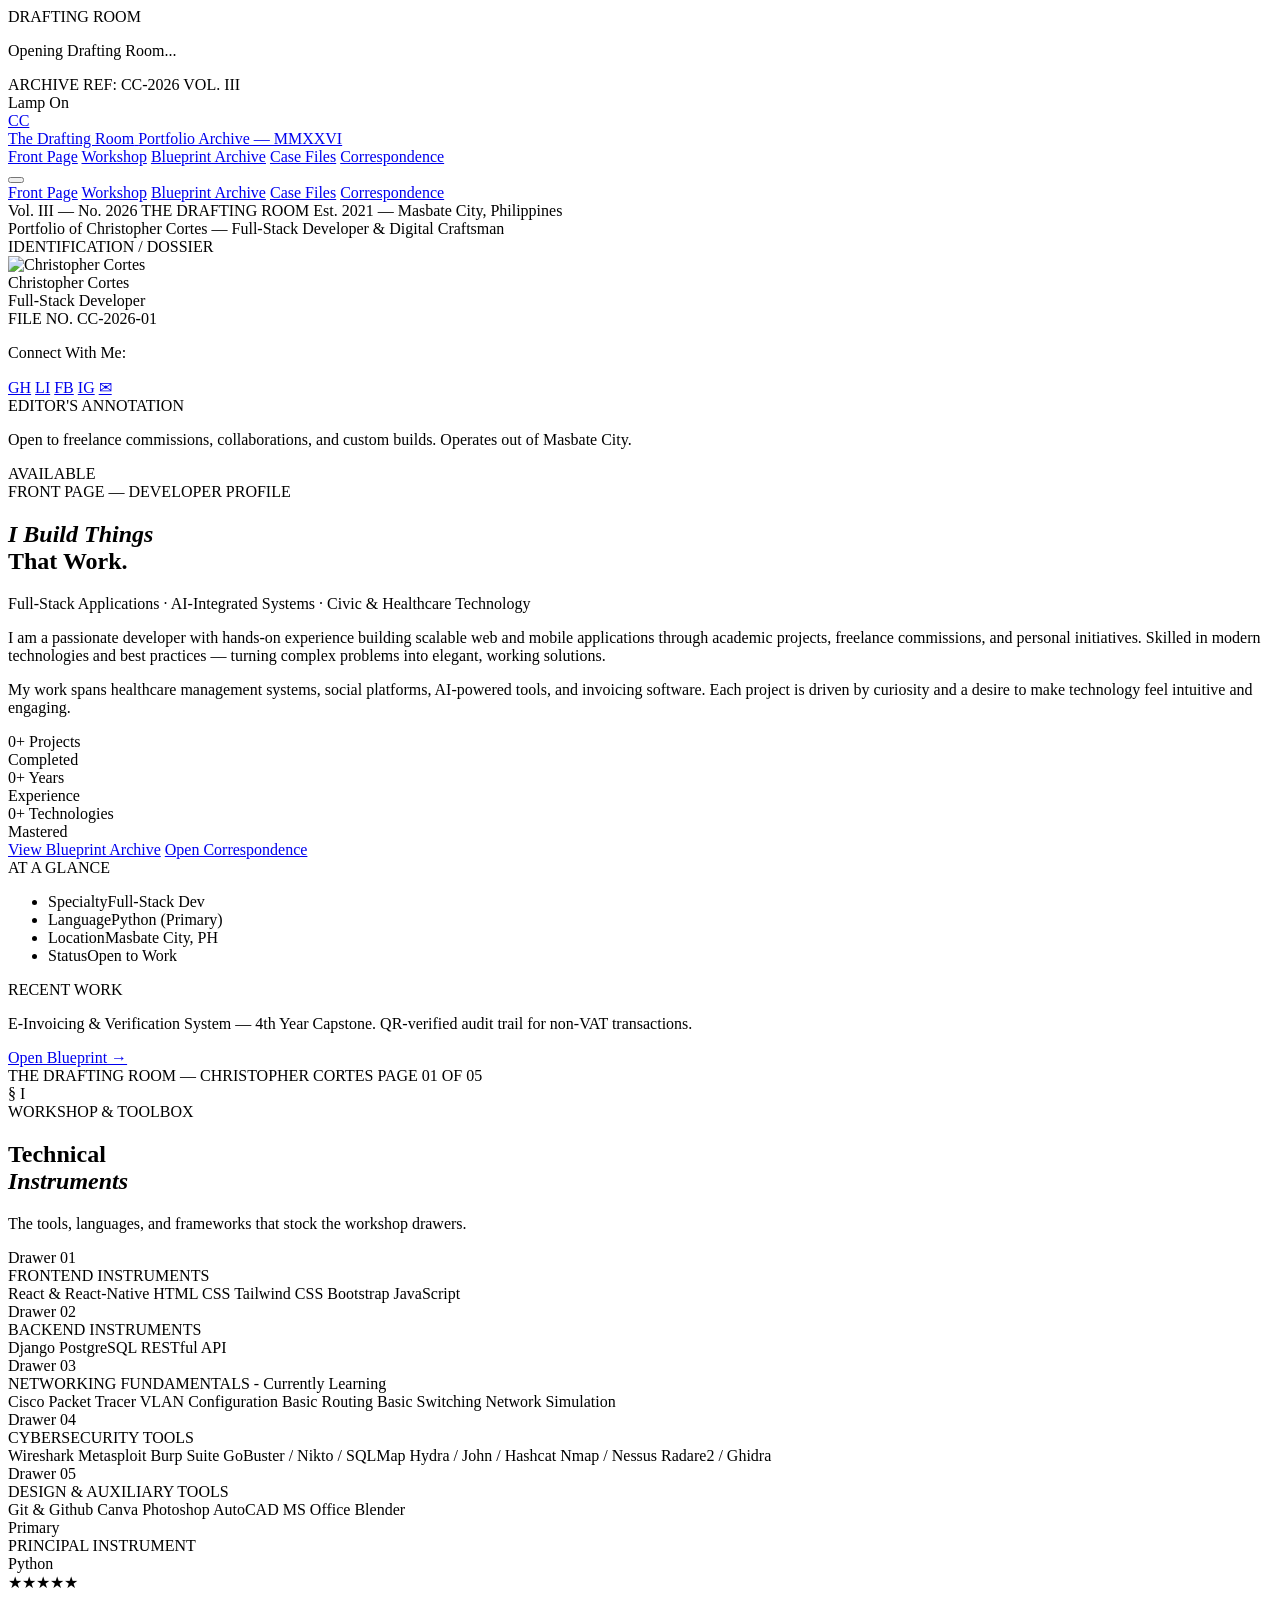
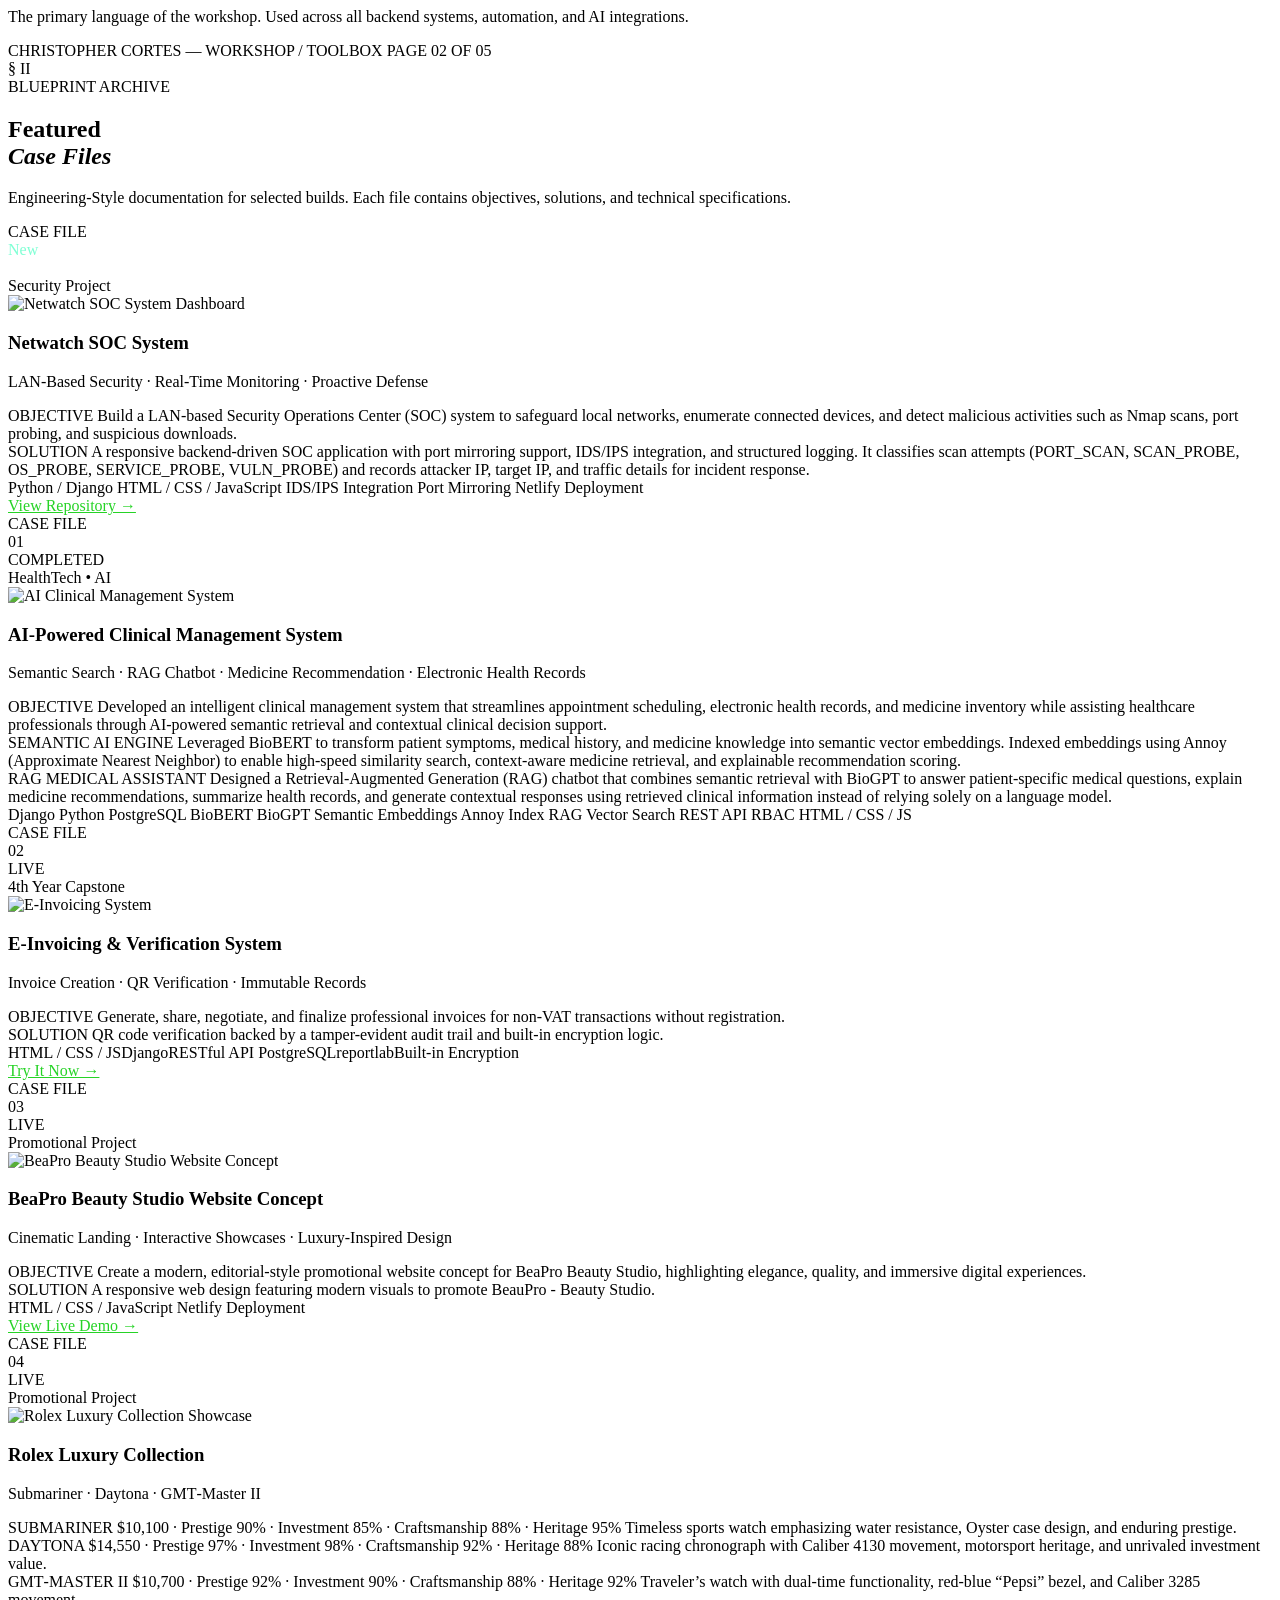
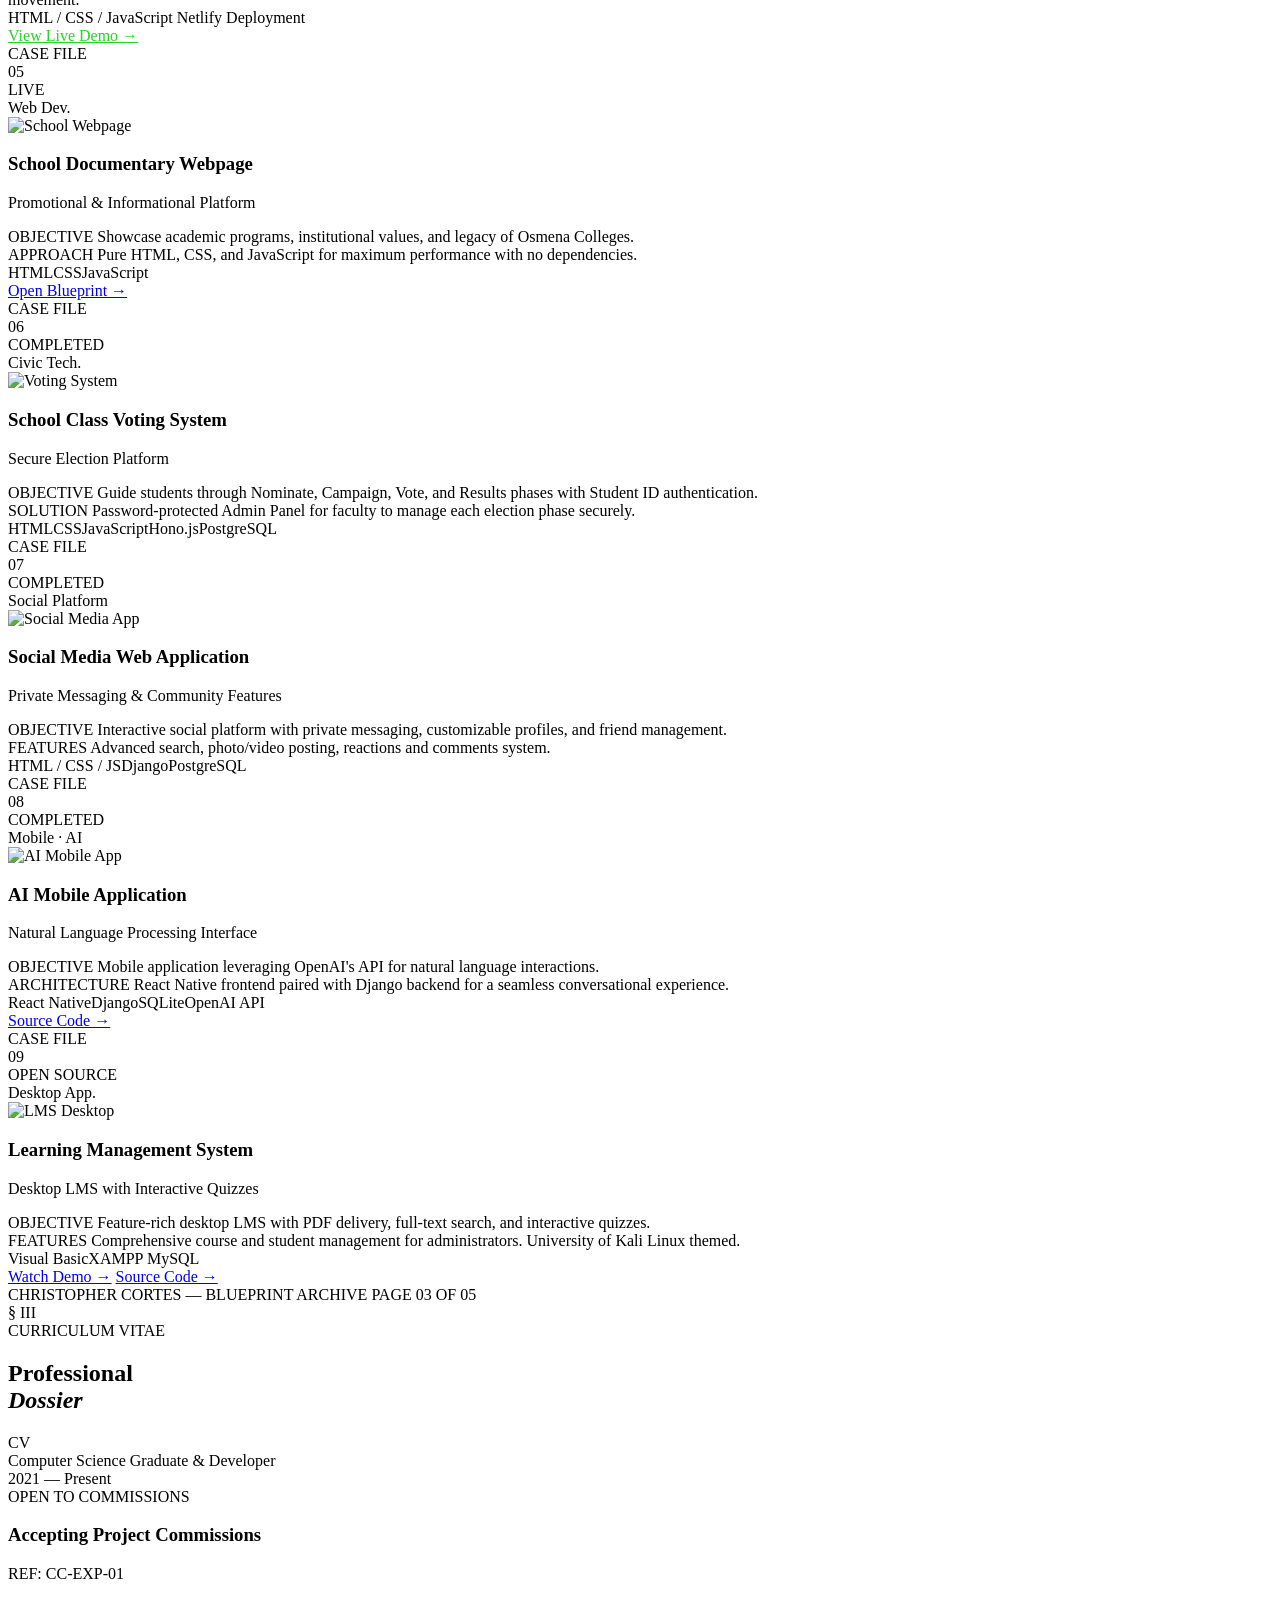
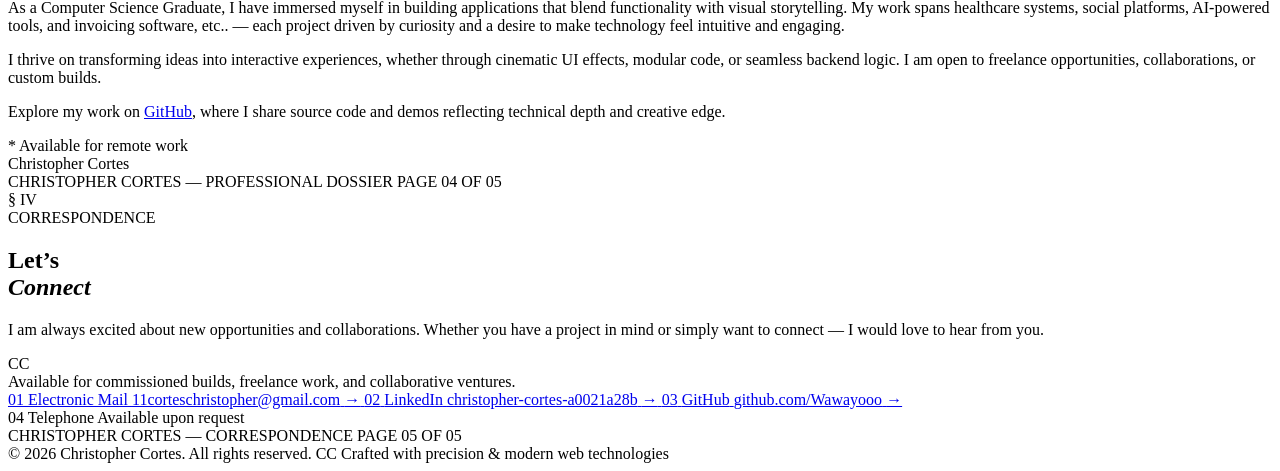
==== index.html @ 6599881f "Adding HTML File" ====
<!DOCTYPE html>
<html lang="en" data-theme="light">

<head>
  <meta charset="UTF-8">
  <meta name="viewport" content="width=device-width, initial-scale=1.0">
  <title>Christopher Cortes — The Drafting Room</title>
  <link rel="preconnect" href="https://fonts.googleapis.com">
  <link rel="preconnect" href="https://fonts.gstatic.com" crossorigin>
  <link
    href="https://fonts.googleapis.com/css2?family=Playfair+Display:ital,wght@0,400;0,700;0,900;1,400;1,700&family=IM+Fell+English:ital@0;1&family=Courier+Prime:ital,wght@0,400;0,700;1,400&family=Raleway:wght@300;400;500;600&display=swap"
    rel="stylesheet">
  <link rel="stylesheet" href="style.css">
</head>

<body>

  <div class="paper-texture" aria-hidden="true"></div>
  <div class="blueprint-grid" aria-hidden="true"></div>

  <div class="loader" id="loader">
    <div class="loader-document">
      <div class="loader-stamp">DRAFTING ROOM</div>
      <div class="loader-rule"></div>
      <p class="loader-status" id="loaderStatus">Opening Drafting Room...</p>
      <div class="loader-progress-wrap">
        <div class="loader-progress-bar" id="loaderBar"></div>
      </div>
      <div class="loader-rule"></div>
      <div class="loader-meta">
        <span>ARCHIVE REF: CC-2026</span>
        <span>VOL. III</span>
      </div>
    </div>
  </div>

  <div class="lamp-toggle" id="lampToggle" title="Toggle desk lamp">
    <div class="lamp-icon">
      <div class="lamp-shade"></div>
      <div class="lamp-arm"></div>
      <div class="lamp-base"></div>
    </div>
    <span class="lamp-label" id="lampLabel">Lamp On</span>
  </div>

  <div class="site-wrap" id="siteWrap">

    <header class="site-header" id="siteHeader">
      <div class="header-inner">
        <a href="#front-page" class="header-logo">
          <span class="logo-monogram">CC</span>
          <div class="logo-text">
            <span class="logo-title">The Drafting Room</span>
            <span class="logo-sub">Portfolio Archive &mdash; MMXXVI</span>
          </div>
        </a>
        <nav class="header-nav" id="headerNav">
          <a href="#front-page">Front Page</a>
          <a href="#workshop">Workshop</a>
          <a href="#blueprint-archive">Blueprint Archive</a>
          <a href="#case-files">Case Files</a>
          <a href="#correspondence">Correspondence</a>
        </nav>
        <button class="nav-toggle" id="navToggle" aria-label="Toggle menu">
          <span></span><span></span><span></span>
        </button>
      </div>
      <nav class="mobile-nav" id="mobileNav">
        <a href="#front-page">Front Page</a>
        <a href="#workshop">Workshop</a>
        <a href="#blueprint-archive">Blueprint Archive</a>
        <a href="#case-files">Case Files</a>
        <a href="#correspondence">Correspondence</a>
      </nav>
    </header>

    <section class="front-page" id="front-page">
      <div class="fp-inner">

        <div class="fp-masthead">
          <div class="masthead-top">
            <span class="masthead-vol">Vol. III &mdash; No. 2026</span>
            <span class="masthead-title">THE DRAFTING ROOM</span>
            <span class="masthead-date">Est. 2021 &mdash; Masbate City, Philippines</span>
          </div>
          <div class="masthead-rule-double">
            <div class="mr-thick"></div>
            <div class="mr-thin"></div>
          </div>
          <div class="masthead-kicker">Portfolio of Christopher Cortes &mdash; Full-Stack Developer &amp; Digital
            Craftsman</div>
          <div class="masthead-rule-single"></div>
        </div>

        <div class="fp-body-grid">

          <div class="fp-col-left">
            <div class="fp-id-card">
              <div class="fp-id-label">IDENTIFICATION / DOSSIER</div>
              <div class="portrait-frame">
                <img src="./media/me11.png" alt="Christopher Cortes" class="portrait-img">
                <div class="portrait-wash"></div>
                <div class="portrait-corner tl"></div>
                <div class="portrait-corner tr"></div>
                <div class="portrait-corner bl"></div>
                <div class="portrait-corner br"></div>
              </div>
              <div class="fp-id-details">
                <div class="fp-id-name">Christopher Cortes</div>
                <div class="fp-id-role">Full-Stack Developer</div>
                <div class="fp-id-ref">FILE NO. CC-2026-01</div>
              </div>
              <div class="fp-socials">
                <p id="lets_connect">Connect With Me:</p>
                <div class="specialDiv">
                  <a href="https://github.com/Wawayooo" target="_blank" class="social-stamp" title="GitHub">GH</a>
                  <a href="https://www.linkedin.com/in/christopher-cortes-a0021a28b/" target="_blank"
                    class="social-stamp" title="LinkedIn">LI</a>
                  <a href="https://www.facebook.com/kriztopher.cortes.1" target="_blank" class="social-stamp"
                    title="Facebook">FB</a>
                  <a href="https://www.instagram.com/keith_crts?igsh=aTdudjUzbDdxdndl" target="_blank"
                    class="social-stamp" title="GitHub">IG</a>
                  <a href="mailto:11corteschristopher@gmail.com" class="social-stamp" title="Email">&#9993;</a>
                </div>
              </div>
            </div>

            <div class="fp-sidebar-note">
              <div class="note-label">EDITOR'S ANNOTATION</div>
              <p class="note-text">Open to freelance commissions, collaborations, and custom builds. Operates out of
                Masbate City.</p>
              <div class="note-rule"></div>
              <span class="note-stamp">AVAILABLE</span>
            </div>
          </div>

          <div class="fp-col-main">
            <div class="fp-headline-block">
              <div class="fp-eyebrow">FRONT PAGE &mdash; DEVELOPER PROFILE</div>
              <h1 class="fp-headline">
                <em>I Build Things</em><br>
                That Work.
              </h1>
              <div class="fp-subheadline">Full-Stack Applications &middot; AI-Integrated Systems &middot; Civic &amp;
                Healthcare Technology</div>
            </div>

            <div class="fp-lede-col">
              <p class="fp-lede"><span class="dropcap">I</span> am a passionate developer with hands-on experience
                building scalable web and mobile applications through academic projects, freelance commissions, and
                personal initiatives. Skilled in modern technologies and best practices — turning complex problems into
                elegant, working solutions.</p>
              <p class="fp-lede">My work spans healthcare management systems, social platforms, AI-powered tools, and
                invoicing software. Each project is driven by curiosity and a desire to make
                technology feel intuitive and engaging.</p>
            </div>

            <div class="fp-ledger">
              <div class="fp-ledger-item">
                <span class="ledger-num" data-target="5">0</span><span class="ledger-plus">+</span>
                <span class="ledger-label">Projects<br>Completed</span>
              </div>
              <div class="ledger-divider"></div>
              <div class="fp-ledger-item">
                <span class="ledger-num" data-target="3">0</span><span class="ledger-plus">+</span>
                <span class="ledger-label">Years<br>Experience</span>
              </div>
              <div class="ledger-divider"></div>
              <div class="fp-ledger-item">
                <span class="ledger-num" data-target="10">0</span><span class="ledger-plus">+</span>
                <span class="ledger-label">Technologies<br>Mastered</span>
              </div>
            </div>

            <div class="fp-ctas">
              <a href="#blueprint-archive" class="cta-primary">View Blueprint Archive</a>
              <a href="#correspondence" class="cta-secondary">Open Correspondence</a>
            </div>
          </div>

          <div class="fp-col-right">
            <div class="fp-right-box">
              <div class="box-header">AT A GLANCE</div>
              <ul class="glance-list">
                <li><span class="gl-key">Specialty</span><span class="gl-val">Full-Stack Dev</span></li>
                <li><span class="gl-key">Language</span><span class="gl-val">Python (Primary)</span></li>
                <li><span class="gl-key">Location</span><span class="gl-val">Masbate City, PH</span></li>
                <li><span class="gl-key">Status</span><span class="gl-val">Open to Work</span></li>
              </ul>
            </div>
            <div class="fp-right-box fp-right-box--accent">
              <div class="box-header">RECENT WORK</div>
              <p class="right-box-note">E-Invoicing &amp; Verification System — 4th Year Capstone. QR-verified audit
                trail for non-VAT transactions.</p>
              <a href="#blueprint-archive" class="box-link">Open Blueprint &rarr;</a>
            </div>
            <div class="fp-coffee-mark" aria-hidden="true"></div>
          </div>

        </div>

        <div class="fp-footer-strip">
          <span>THE DRAFTING ROOM &mdash; CHRISTOPHER CORTES</span>
          <span class="fp-page-num">PAGE 01 OF 05</span>
        </div>

      </div>
    </section>

    <section class="doc-section" id="workshop">
      <div class="section-fold-corner" aria-hidden="true"></div>
      <div class="doc-section-inner">

        <div class="section-header">
          <div class="sec-eyebrow">
            <span class="sec-ref">&sect; I</span>
            <div class="sec-rule"></div>
            <span class="sec-tag">WORKSHOP &amp; TOOLBOX</span>
          </div>
          <h2 class="section-title">Technical<br><em>Instruments</em></h2>
          <div class="section-underrule"></div>
          <p class="section-deck">The tools, languages, and frameworks that stock the workshop drawers.</p>
        </div>

        <div class="workshop-grid">

          <div class="drawer reveal-up">
            <div class="drawer-tab">Drawer 01</div>
            <div class="drawer-label">FRONTEND INSTRUMENTS</div>
            <div class="drawer-contents">
              <span class="tool-tag">React &amp; React-Native</span>
              <span class="tool-tag">HTML</span>
              <span class="tool-tag">CSS</span>
              <span class="tool-tag">Tailwind CSS</span>
              <span class="tool-tag">Bootstrap</span>
              <span class="tool-tag">JavaScript</span>
            </div>
          </div>

          <div class="drawer reveal-up">
            <div class="drawer-tab">Drawer 02</div>
            <div class="drawer-label">BACKEND INSTRUMENTS</div>
            <div class="drawer-contents">
              <span class="tool-tag">Django</span>
              <span class="tool-tag">PostgreSQL</span>
              <span class="tool-tag">RESTful API</span>
            </div>
          </div>

          <div class="drawer reveal-up">
            <div class="drawer-tab">Drawer 03</div>
            <div class="drawer-label">NETWORKING FUNDAMENTALS - Currently Learning</div>

            <div class="drawer-contents">
              <span class="tool-tag">Cisco Packet Tracer</span>
              <!--<span class="tool-tag">Cisco Modeling Labs (CML)</span>-->
              <span class="tool-tag">VLAN Configuration</span>
              <span class="tool-tag">Basic Routing</span>
              <span class="tool-tag">Basic Switching</span>
              <span class="tool-tag">Network Simulation</span>
            </div>
          </div>

          <div class="drawer reveal-up">
            <div class="drawer-tab">Drawer 04</div>
            <div class="drawer-label">CYBERSECURITY TOOLS</div>
            <div class="drawer-contents">
              <span class="tool-tag">Wireshark</span>
              <span class="tool-tag">Metasploit</span>
              <span class="tool-tag">Burp Suite</span>
              <span class="tool-tag">GoBuster / Nikto / SQLMap</span>
              <span class="tool-tag">Hydra / John / Hashcat</span>
              <span class="tool-tag">Nmap / Nessus</span>
              <span class="tool-tag">Radare2 / Ghidra</span>
            </div>
          </div>

          <div class="drawer reveal-up">
            <div class="drawer-tab">Drawer 05</div>
            <div class="drawer-label">DESIGN &amp; AUXILIARY TOOLS</div>
            <div class="drawer-contents">
              <span class="tool-tag">Git & Github</span>
              <span class="tool-tag">Canva</span>
              <span class="tool-tag">Photoshop</span>
              <span class="tool-tag">AutoCAD</span>
              <span class="tool-tag">MS Office</span>
              <span class="tool-tag">Blender</span>
            </div>
          </div>

          <div class="drawer drawer--featured reveal-up">
            <div class="drawer-tab">Primary</div>
            <div class="drawer-label">PRINCIPAL INSTRUMENT</div>
            <div class="featured-instrument">
              <div class="instrument-name">Python</div>
              <div class="instrument-rating">&#9733;&#9733;&#9733;&#9733;&#9733;</div>
              <p class="instrument-note">The primary language of the workshop. Used across all backend systems,
                automation, and AI integrations.</p>
            </div>
          </div>

        </div>

        <div class="section-footer-strip">
          <span>CHRISTOPHER CORTES &mdash; WORKSHOP / TOOLBOX</span>
          <span class="page-ref">PAGE 02 OF 05</span>
        </div>
      </div>
    </section>

    <section class="doc-section doc-section--dark" id="blueprint-archive">
      <div class="section-fold-corner section-fold-corner--light" aria-hidden="true"></div>
      <div class="doc-section-inner">

        <div class="section-header section-header--dark">
          <div class="sec-eyebrow sec-eyebrow--light">
            <span class="sec-ref">&sect; II</span>
            <div class="sec-rule"></div>
            <span class="sec-tag">BLUEPRINT ARCHIVE</span>
          </div>
          <h2 class="section-title section-title--light">Featured<br><em>Case Files</em></h2>
          <div class="section-underrule"></div>
          <p class="section-deck section-deck--light">Engineering-Style documentation for selected builds. Each file
            contains
            objectives, solutions, and technical specifications.</p>
        </div>

        <div class="case-files-list">
          <article class="case-file reveal-up">
            <div class="cf-sidebar">
              <div class="cf-file-num">CASE FILE<br><span style="color:aquamarine;">New</span></div>
              <div class="cf-status cf-status--completed" style="color:white;">COMPLETED</div>
              <div class="cf-category">Security Project</div>
            </div>
            <div class="cf-img-col">
              <div class="cf-img-frame">
                <img src="./media/soc_sys.png" alt="Netwatch SOC System Dashboard">
                <div class="cf-img-overlay"></div>
              </div>
            </div>
            <div class="cf-body">
              <div class="cf-title-block">
                <h3 class="cf-title">Netwatch SOC System</h3>
                <p class="cf-subtitle">LAN-Based Security · Real-Time Monitoring · Proactive Defense</p>
              </div>
              <div class="cf-field-grid">
                <div class="cf-field">
                  <span class="cf-field-label">OBJECTIVE</span>
                  <span class="cf-field-val">
                    Build a LAN-based Security Operations Center (SOC) system to safeguard local networks, enumerate
                    connected devices, and detect malicious activities such as Nmap scans, port probing, and suspicious
                    downloads.
                  </span>
                </div>
                <div class="cf-field">
                  <span class="cf-field-label">SOLUTION</span>
                  <span class="cf-field-val">
                    A responsive backend-driven SOC application with port mirroring support, IDS/IPS integration, and
                    structured logging. It classifies scan attempts (PORT_SCAN, SCAN_PROBE, OS_PROBE, SERVICE_PROBE,
                    VULN_PROBE) and records attacker IP, target IP, and traffic details for incident response.
                  </span>
                </div>
              </div>
              <div class="cf-tech-strip">
                <span>Python / Django</span>
                <span>HTML / CSS / JavaScript</span>
                <span>IDS/IPS Integration</span>
                <span>Port Mirroring</span>
                <span>Netlify Deployment</span>
              </div>
              <div class="cf-actions">
                <a style="color: rgb(38, 211, 38)" href="https://github.com/chris-crts/Netwatch-SOC" target="_blank"
                  class="cf-action-link">
                  View Repository &rarr;
                </a>
              </div>
            </div>
          </article>

        </div>

        <div class="case-files-list">

          <article class="case-file cf-flip reveal-up">
            <div class="cf-sidebar">
              <div class="cf-file-num">CASE FILE<br><span>01</span></div>
              <div class="cf-status cf-status--active">COMPLETED</div>
              <div class="cf-category">HealthTech • AI</div>
            </div>

            <div class="cf-img-col">
              <div class="cf-img-frame">
                <img src="./media/ClinicSys.jpg" alt="AI Clinical Management System">
                <div class="cf-img-overlay"></div>
              </div>
            </div>

            <div class="cf-body">
              <div class="cf-title-block">
                <h3 class="cf-title">AI-Powered Clinical Management System</h3>
                <p class="cf-subtitle">
                  Semantic Search · RAG Chatbot · Medicine Recommendation · Electronic Health Records
                </p>
              </div>

              <div class="cf-field-grid">

                <div class="cf-field">
                  <span class="cf-field-label">OBJECTIVE</span>
                  <span class="cf-field-val">
                    Developed an intelligent clinical management system that streamlines appointment
                    scheduling, electronic health records, and medicine inventory while assisting
                    healthcare professionals through AI-powered semantic retrieval and contextual
                    clinical decision support.
                  </span>
                </div>

                <div class="cf-field">
                  <span class="cf-field-label">SEMANTIC AI ENGINE</span>
                  <span class="cf-field-val">
                    Leveraged BioBERT to transform patient symptoms, medical history, and medicine
                    knowledge into semantic vector embeddings. Indexed embeddings using Annoy
                    (Approximate Nearest Neighbor) to enable high-speed similarity search,
                    context-aware medicine retrieval, and explainable recommendation scoring.
                  </span>
                </div>

                <div class="cf-field">
                  <span class="cf-field-label">RAG MEDICAL ASSISTANT</span>
                  <span class="cf-field-val">
                    Designed a Retrieval-Augmented Generation (RAG) chatbot that combines semantic
                    retrieval with BioGPT to answer patient-specific medical questions, explain
                    medicine recommendations, summarize health records, and generate contextual
                    responses using retrieved clinical information instead of relying solely on a
                    language model.
                  </span>
                </div>

              </div>

              <div class="cf-tech-strip">
                <span>Django</span>
                <span>Python</span>
                <span>PostgreSQL</span>
                <span>BioBERT</span>
                <span>BioGPT</span>
                <span>Semantic Embeddings</span>
                <span>Annoy Index</span>
                <span>RAG</span>
                <span>Vector Search</span>
                <span>REST API</span>
                <span>RBAC</span>
                <span>HTML / CSS / JS</span>
              </div>
            </div>
          </article>

          <article class="case-file reveal-up">
            <div class="cf-sidebar">
              <div class="cf-file-num">CASE FILE<br><span>02</span></div>
              <div class="cf-status cf-status--active">LIVE</div>
              <div class="cf-category">4th Year Capstone</div>
            </div>
            <div class="cf-img-col">
              <div class="cf-img-frame">
                <img src="./media/invoicing.png" alt="E-Invoicing System">
                <div class="cf-img-overlay"></div>
              </div>
            </div>
            <div class="cf-body">
              <div class="cf-title-block">
                <h3 class="cf-title">E-Invoicing &amp; Verification System</h3>
                <p class="cf-subtitle">Invoice Creation &middot; QR Verification &middot; Immutable Records</p>
              </div>
              <div class="cf-field-grid">
                <div class="cf-field">
                  <span class="cf-field-label">OBJECTIVE</span>
                  <span class="cf-field-val">Generate, share, negotiate, and finalize professional invoices for non-VAT
                    transactions without registration.</span>
                </div>
                <div class="cf-field">
                  <span class="cf-field-label">SOLUTION</span>
                  <span class="cf-field-val">QR code verification backed by a tamper-evident audit trail and built-in
                    encryption logic.</span>
                </div>
              </div>
              <!--<div class="cf-compliance-note">
                <span class="cf-compliance-label">&#9632; COMPLIANCE NOTE</span>
                <p>This system is intended solely for non-VAT transactions and does not replace BIR-issued receipts required under Philippine tax law.</p>
              </div>-->
              <div class="cf-tech-strip">
                <span>HTML / CSS / JS</span><span>Django</span><span>RESTful API</span>
                <span>PostgreSQL</span><span>reportlab</span><span>Built-in Encryption</span>
              </div>
              <div class="cf-actions">
                <a style="color: rgb(38, 211, 38)" href="https://nontaxinvoiceproof.pythonanywhere.com/" target="_blank"
                  class="cf-action-link">Try It
                  Now
                  &rarr;</a>
              </div>
            </div>
          </article>

          <article class="case-file reveal-up">
            <div class="cf-sidebar">
              <div class="cf-file-num">CASE FILE<br><span>03</span></div>
              <div class="cf-status cf-status--active">LIVE</div>
              <div class="cf-category">Promotional Project</div>
            </div>
            <div class="cf-img-col">
              <div class="cf-img-frame">
                <img src="./media/beaupro.png" alt="BeaPro Beauty Studio Website Concept">
                <div class="cf-img-overlay"></div>
              </div>
            </div>
            <div class="cf-body">
              <div class="cf-title-block">
                <h3 class="cf-title">BeaPro Beauty Studio Website Concept</h3>
                <p class="cf-subtitle">Cinematic Landing · Interactive Showcases · Luxury-Inspired Design</p>
              </div>
              <div class="cf-field-grid">
                <div class="cf-field">
                  <span class="cf-field-label">OBJECTIVE</span>
                  <span class="cf-field-val">
                    Create a modern, editorial-style promotional website concept for BeaPro Beauty Studio, highlighting
                    elegance, quality, and immersive digital experiences.
                  </span>
                </div>
                <div class="cf-field">
                  <span class="cf-field-label">SOLUTION</span>
                  <span class="cf-field-val">
                    A responsive web design featuring modern visuals to promote BeauPro - Beauty Studio.
                  </span>
                </div>
              </div>
              <div class="cf-tech-strip">
                <span>HTML / CSS / JavaScript</span>
                <span>Netlify Deployment</span>
              </div>
              <div class="cf-actions">
                <a style="color: rgb(38, 211, 38)" href="https://beaupro-studio-masbate.netlify.app/" target="_blank"
                  class="cf-action-link">
                  View Live Demo &rarr;
                </a>
              </div>
            </div>
          </article>

          <article class="case-file reveal-up">
            <div class="cf-sidebar">
              <div class="cf-file-num">CASE FILE<br><span>04</span></div>
              <div class="cf-status cf-status--active">LIVE</div>
              <div class="cf-category">Promotional Project</div>
            </div>
            <div class="cf-img-col">
              <div class="cf-img-frame">
                <img src="./media/rolex.png" alt="Rolex Luxury Collection Showcase">
                <div class="cf-img-overlay"></div>
              </div>
            </div>
            <div class="cf-body">
              <div class="cf-title-block">
                <h3 class="cf-title">Rolex Luxury Collection</h3>
                <p class="cf-subtitle">Submariner · Daytona · GMT‑Master II</p>
              </div>

              <div class="cf-field-grid">
                <div class="cf-field">
                  <span class="cf-field-label">SUBMARINER</span>
                  <span class="cf-field-val">
                    $10,100 · Prestige 90% · Investment 85% · Craftsmanship 88% · Heritage 95%
                    Timeless sports watch emphasizing water resistance, Oyster case design, and enduring prestige.
                  </span>
                </div>
                <div class="cf-field">
                  <span class="cf-field-label">DAYTONA</span>
                  <span class="cf-field-val">
                    $14,550 · Prestige 97% · Investment 98% · Craftsmanship 92% · Heritage 88%
                    Iconic racing chronograph with Caliber 4130 movement, motorsport heritage, and unrivaled investment
                    value.
                  </span>
                </div>
                <div class="cf-field">
                  <span class="cf-field-label">GMT‑MASTER II</span>
                  <span class="cf-field-val">
                    $10,700 · Prestige 92% · Investment 90% · Craftsmanship 88% · Heritage 92%
                    Traveler’s watch with dual‑time functionality, red‑blue “Pepsi” bezel, and Caliber 3285 movement.
                  </span>
                </div>
              </div>

              <div class="cf-tech-strip">
                <span>HTML / CSS / JavaScript</span>
                <span>Netlify Deployment</span>
              </div>

              <div class="cf-actions">
                <a style="color: rgb(38, 211, 38)" href="https://rolex-showcase.netlify.app/" target="_blank"
                  class="cf-action-link">
                  View Live Demo &rarr;
                </a>
              </div>
            </div>
          </article>


          <article class="case-file reveal-up">
            <div class="cf-sidebar">
              <div class="cf-file-num">CASE FILE<br><span>05</span></div>
              <div class="cf-status cf-status--active">LIVE</div>
              <div class="cf-category">Web Dev.</div>
            </div>
            <div class="cf-img-col">
              <div class="cf-img-frame">
                <img src="./media/oc.jpg" alt="School Webpage">
                <div class="cf-img-overlay"></div>
              </div>
            </div>
            <div class="cf-body">
              <div class="cf-title-block">
                <h3 class="cf-title">School Documentary Webpage</h3>
                <p class="cf-subtitle">Promotional &amp; Informational Platform</p>
              </div>
              <div class="cf-field-grid">
                <div class="cf-field">
                  <span class="cf-field-label">OBJECTIVE</span>
                  <span class="cf-field-val">Showcase academic programs, institutional values, and legacy of Osmena
                    Colleges.</span>
                </div>
                <div class="cf-field">
                  <span class="cf-field-label">APPROACH</span>
                  <span class="cf-field-val">Pure HTML, CSS, and JavaScript for maximum performance with no
                    dependencies.</span>
                </div>
              </div>
              <div class="cf-tech-strip">
                <span>HTML</span><span>CSS</span><span>JavaScript</span>
              </div>
              <div class="cf-actions">
                <a href="https://osmena-colleges.netlify.app/" target="_blank" class="cf-action-link">Open Blueprint
                  &rarr;</a>
              </div>
            </div>
          </article>

          <article class="case-file cf-flip reveal-up">
            <div class="cf-sidebar">
              <div class="cf-file-num">CASE FILE<br><span>06</span></div>
              <div class="cf-status cf-status--active">COMPLETED</div>
              <div class="cf-category">Civic Tech.</div>
            </div>
            <div class="cf-img-col">
              <div class="cf-img-frame">
                <img src="./media/votingsystem.png" alt="Voting System">
                <div class="cf-img-overlay"></div>
              </div>
            </div>
            <div class="cf-body">
              <div class="cf-title-block">
                <h3 class="cf-title">School Class Voting System</h3>
                <p class="cf-subtitle">Secure Election Platform</p>
              </div>
              <div class="cf-field-grid">
                <div class="cf-field">
                  <span class="cf-field-label">OBJECTIVE</span>
                  <span class="cf-field-val">Guide students through Nominate, Campaign, Vote, and Results phases with
                    Student ID authentication.</span>
                </div>
                <div class="cf-field">
                  <span class="cf-field-label">SOLUTION</span>
                  <span class="cf-field-val">Password-protected Admin Panel for faculty to manage each election phase
                    securely.</span>
                </div>
              </div>
              <div class="cf-tech-strip">
                <span>HTML</span><span>CSS</span><span>JavaScript</span><span>Hono.js</span><span>PostgreSQL</span>
              </div>
            </div>
          </article>

          <article class="case-file reveal-up">
            <div class="cf-sidebar">
              <div class="cf-file-num">CASE FILE<br><span>07</span></div>
              <div class="cf-status cf-status--active">COMPLETED</div>
              <div class="cf-category">Social Platform</div>
            </div>
            <div class="cf-img-col">
              <div class="cf-img-frame">
                <img src="./media/sc.png" alt="Social Media App">
                <div class="cf-img-overlay"></div>
              </div>
            </div>
            <div class="cf-body">
              <div class="cf-title-block">
                <h3 class="cf-title">Social Media Web Application</h3>
                <p class="cf-subtitle">Private Messaging &amp; Community Features</p>
              </div>
              <div class="cf-field-grid">
                <div class="cf-field">
                  <span class="cf-field-label">OBJECTIVE</span>
                  <span class="cf-field-val">Interactive social platform with private messaging, customizable profiles,
                    and friend management.</span>
                </div>
                <div class="cf-field">
                  <span class="cf-field-label">FEATURES</span>
                  <span class="cf-field-val">Advanced search, photo/video posting, reactions and comments system.</span>
                </div>
              </div>
              <div class="cf-tech-strip">
                <span>HTML / CSS / JS</span><span>Django</span><span>PostgreSQL</span>
              </div>
            </div>
          </article>

          <article class="case-file cf-flip reveal-up">
            <div class="cf-sidebar">
              <div class="cf-file-num">CASE FILE<br><span>08</span></div>
              <div class="cf-status cf-status--active">COMPLETED</div>
              <div class="cf-category">Mobile &middot; AI</div>
            </div>
            <div class="cf-img-col">
              <div class="cf-img-frame">
                <img src="./media/ai.png" alt="AI Mobile App">
                <div class="cf-img-overlay"></div>
              </div>
            </div>
            <div class="cf-body">
              <div class="cf-title-block">
                <h3 class="cf-title">AI Mobile Application</h3>
                <p class="cf-subtitle">Natural Language Processing Interface</p>
              </div>
              <div class="cf-field-grid">
                <div class="cf-field">
                  <span class="cf-field-label">OBJECTIVE</span>
                  <span class="cf-field-val">Mobile application leveraging OpenAI's API for natural language
                    interactions.</span>
                </div>
                <div class="cf-field">
                  <span class="cf-field-label">ARCHITECTURE</span>
                  <span class="cf-field-val">React Native frontend paired with Django backend for a seamless
                    conversational experience.</span>
                </div>
              </div>
              <div class="cf-tech-strip">
                <span>React Native</span><span>Django</span><span>SQLite</span><span>OpenAI API</span>
              </div>
              <div class="cf-actions">
                <a href="https://github.com/Wawayooo/Ai_Search" target="_blank" class="cf-action-link">Source Code
                  &rarr;</a>
              </div>
            </div>
          </article>

          <article class="case-file reveal-up">
            <div class="cf-sidebar">
              <div class="cf-file-num">CASE FILE<br><span>09</span></div>
              <div class="cf-status cf-status--active">OPEN SOURCE</div>
              <div class="cf-category">Desktop App.</div>
            </div>
            <div class="cf-img-col">
              <div class="cf-img-frame">
                <img src="./media/kali.png" alt="LMS Desktop">
                <div class="cf-img-overlay"></div>
              </div>
            </div>
            <div class="cf-body">
              <div class="cf-title-block">
                <h3 class="cf-title">Learning Management System</h3>
                <p class="cf-subtitle">Desktop LMS with Interactive Quizzes</p>
              </div>
              <div class="cf-field-grid">
                <div class="cf-field">
                  <span class="cf-field-label">OBJECTIVE</span>
                  <span class="cf-field-val">Feature-rich desktop LMS with PDF delivery, full-text search, and
                    interactive quizzes.</span>
                </div>
                <div class="cf-field">
                  <span class="cf-field-label">FEATURES</span>
                  <span class="cf-field-val">Comprehensive course and student management for administrators. University
                    of Kali Linux themed.</span>
                </div>
              </div>
              <div class="cf-tech-strip">
                <span>Visual Basic</span><span>XAMPP MySQL</span>
              </div>
              <div class="cf-actions">
                <a href="https://fb.watch/tfkpDjXMXF/" target="_blank" class="cf-action-link">Watch Demo &rarr;</a>
                <a href="https://github.com/Wawayooo/University-of-Kali-Linux-Certification-System" target="_blank"
                  class="cf-action-link">Source Code &rarr;</a>
              </div>
            </div>
          </article>

        </div>

        <div class="section-footer-strip section-footer-strip--light">
          <span>CHRISTOPHER CORTES &mdash; BLUEPRINT ARCHIVE</span>
          <span class="page-ref">PAGE 03 OF 05</span>
        </div>
      </div>
    </section>

    <section class="doc-section" id="case-files">
      <div class="section-fold-corner" aria-hidden="true"></div>
      <div class="doc-section-inner">

        <div class="section-header">
          <div class="sec-eyebrow">
            <span class="sec-ref">&sect; III</span>
            <div class="sec-rule"></div>
            <span class="sec-tag">CURRICULUM VITAE</span>
          </div>
          <h2 class="section-title">Professional<br><em>Dossier</em></h2>
          <div class="section-underrule"></div>
        </div>

        <div class="dossier-doc reveal-up">
          <div class="dossier-sidebar">
            <div class="dossier-wm" aria-hidden="true">CV</div>
            <div class="dossier-sidebar-role">Computer Science Graduate &amp; Developer</div>
            <div class="dossier-period">2021 &mdash; Present</div>
            <div class="dossier-seal">
              <div class="seal-ring">
                <span>OPEN TO</span>
                <span>COMMISSIONS</span>
              </div>
            </div>
          </div>
          <div class="dossier-body">
            <div class="dossier-header-line">
              <h3 class="dossier-company">Accepting Project Commissions</h3>
              <span class="dossier-ref">REF: CC-EXP-01</span>
            </div>
            <div class="dossier-divider"></div>
            <p class="dossier-text">As a Computer Science Graduate, I have immersed myself in building applications that
              blend functionality with visual storytelling. My work spans healthcare systems, social platforms,
              AI-powered tools, and invoicing software, etc.. &mdash; each project driven by curiosity and a desire to
              make
              technology feel intuitive and engaging.</p>
            <p class="dossier-text">I thrive on transforming ideas into interactive experiences, whether through
              cinematic UI effects, modular code, or seamless backend logic. I am open to freelance opportunities,
              collaborations, or custom builds.</p>
            <p class="dossier-text">Explore my work on <a href="https://github.com/Wawayooo" target="_blank"
                class="dossier-link">GitHub</a>, where I share source code and demos reflecting technical depth and
              creative edge.</p>
            <div class="dossier-marginal-note" aria-hidden="true">
              <span>* Available for remote work</span>
            </div>
            <div class="dossier-sig-block">
              <div class="dossier-sig-line"></div>
              <span class="dossier-sig">Christopher Cortes</span>
            </div>
          </div>
        </div>

        <div class="section-footer-strip">
          <span>CHRISTOPHER CORTES &mdash; PROFESSIONAL DOSSIER</span>
          <span class="page-ref">PAGE 04 OF 05</span>
        </div>
      </div>
    </section>

    <section class="doc-section" id="correspondence">
      <div class="section-fold-corner" aria-hidden="true"></div>
      <div class="doc-section-inner">

        <div class="section-header">
          <div class="sec-eyebrow">
            <span class="sec-ref">&sect; IV</span>
            <div class="sec-rule"></div>
            <span class="sec-tag">CORRESPONDENCE</span>
          </div>
          <h2 class="section-title">Let&rsquo;s<br><em>Connect</em></h2>
          <div class="section-underrule"></div>
        </div>

        <div class="correspondence-doc reveal-up">
          <div class="corr-intro-col">
            <p class="corr-intro">I am always excited about new opportunities and collaborations. Whether you have a
              project in mind or simply want to connect &mdash; I would love to hear from you.</p>
            <div class="corr-wax-seal">CC</div>
            <div class="corr-annotation">Available for commissioned builds, freelance work, and collaborative ventures.
            </div>
          </div>

          <div class="corr-ledger">
            <a href="mailto:11corteschristopher@gmail.com" class="corr-row">
              <span class="corr-ref">01</span>
              <span class="corr-method">Electronic Mail</span>
              <span class="corr-val">11corteschristopher@gmail.com</span>
              <span class="corr-arr">&rarr;</span>
            </a>
            <a href="https://www.linkedin.com/in/christopher-cortes-a0021a28b/" target="_blank" class="corr-row">
              <span class="corr-ref">02</span>
              <span class="corr-method">LinkedIn</span>
              <span class="corr-val">christopher-cortes-a0021a28b</span>
              <span class="corr-arr">&rarr;</span>
            </a>
            <a href="https://github.com/Wawayooo" target="_blank" class="corr-row">
              <span class="corr-ref">03</span>
              <span class="corr-method">GitHub</span>
              <span class="corr-val">github.com/Wawayooo</span>
              <span class="corr-arr">&rarr;</span>
            </a>
            <div class="corr-row corr-row--static">
              <span class="corr-ref">04</span>
              <span class="corr-method">Telephone</span>
              <span class="corr-val corr-val--muted">Available upon request</span>
            </div>
          </div>
        </div>

        <div class="section-footer-strip">
          <span>CHRISTOPHER CORTES &mdash; CORRESPONDENCE</span>
          <span class="page-ref">PAGE 05 OF 05</span>
        </div>
      </div>
    </section>

    <footer class="site-footer">
      <div class="sf-inner">
        <div class="sf-rule"></div>
        <div class="sf-content">
          <span class="sf-copy">&copy; 2026 Christopher Cortes. All rights reserved.</span>
          <span class="sf-monogram">CC</span>
          <span class="sf-tagline">Crafted with precision &amp; modern web technologies</span>
        </div>
        <div class="sf-rule"></div>
      </div>
    </footer>

  </div>

  <script src="logic.js"></script>
</body>

</html>
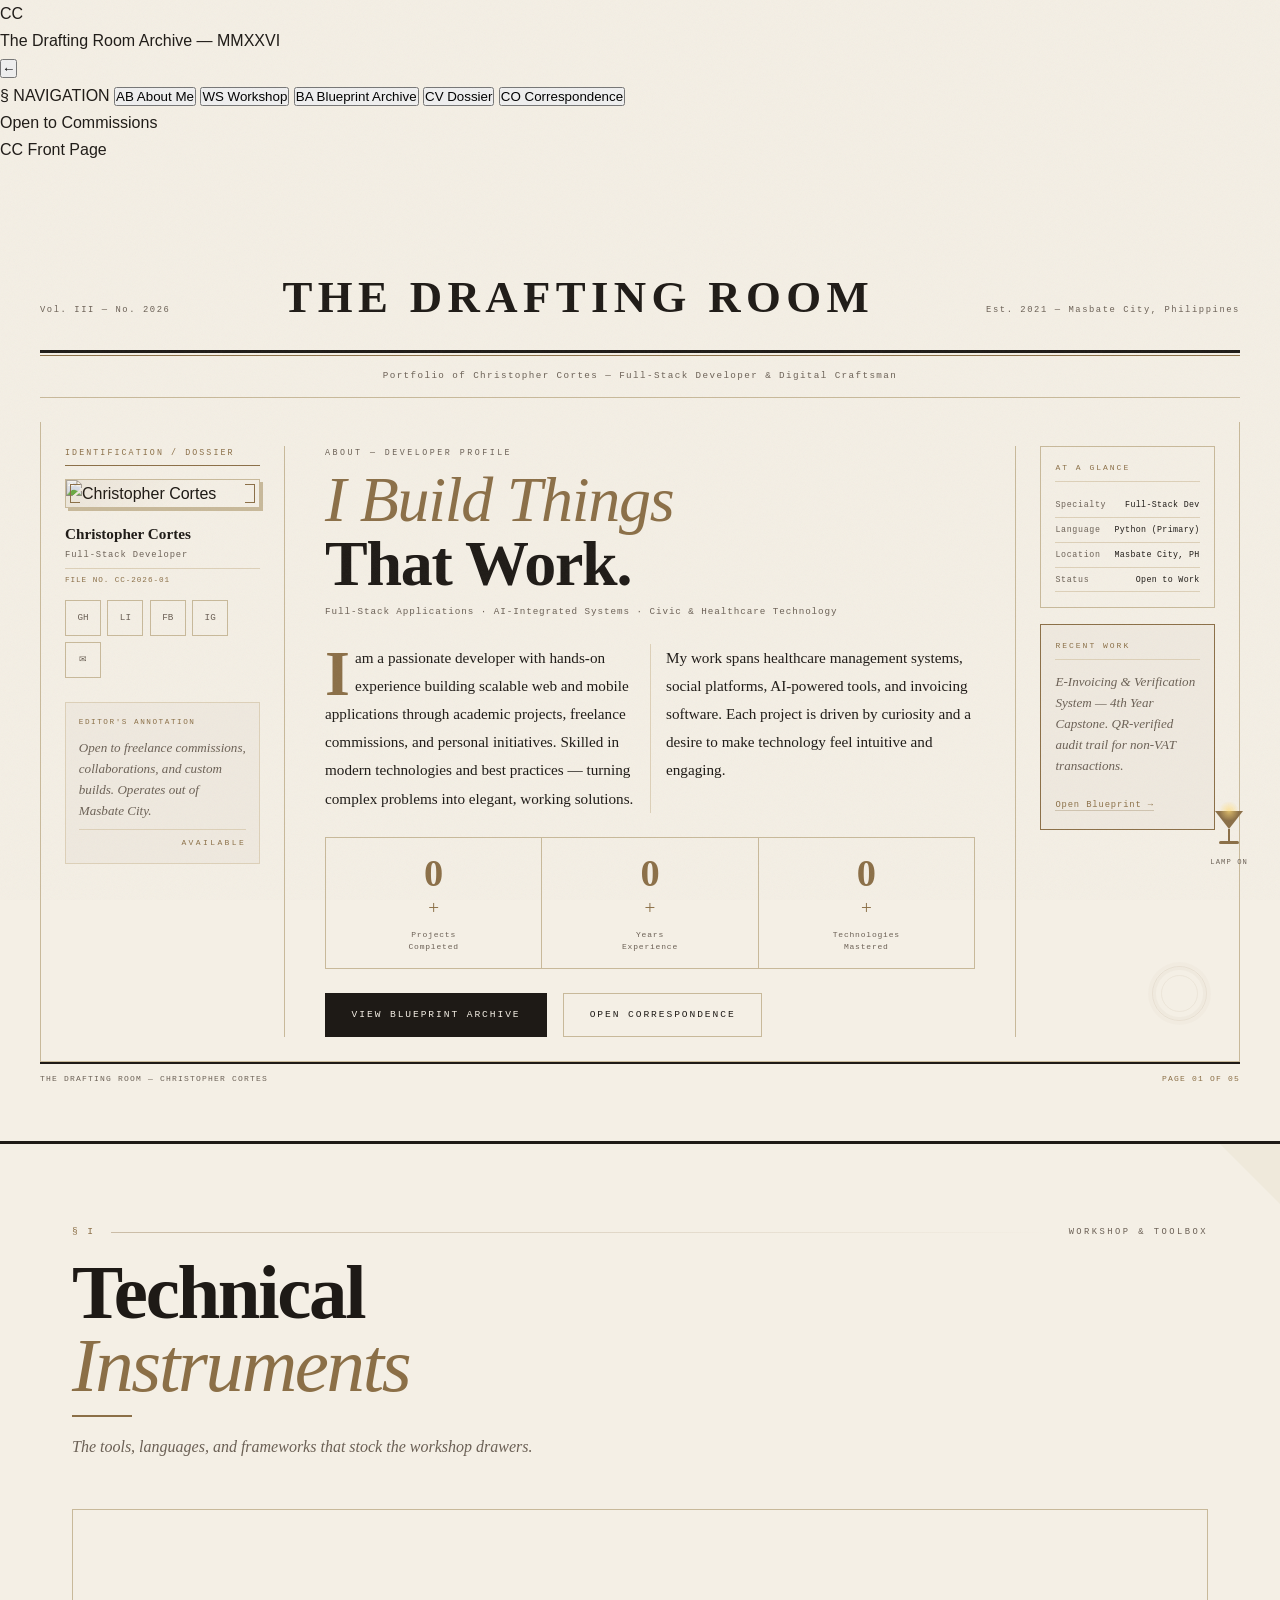
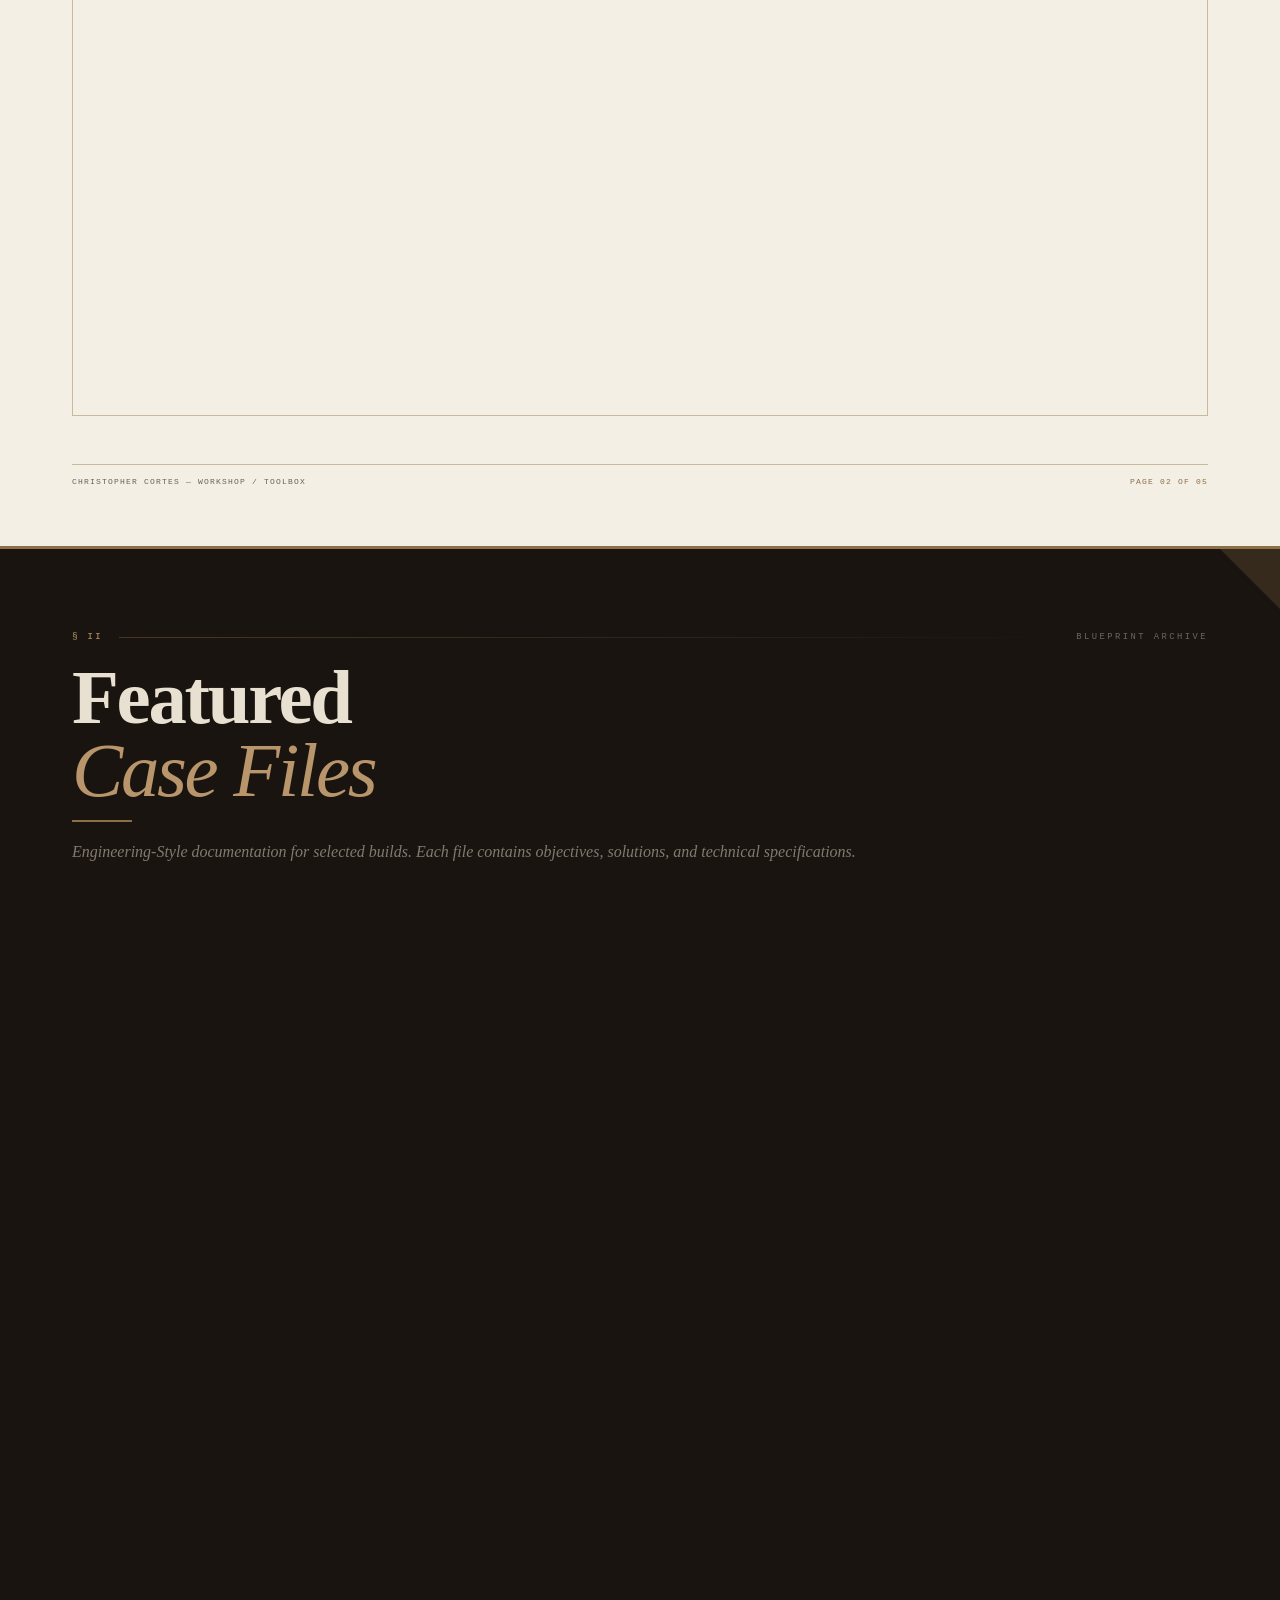
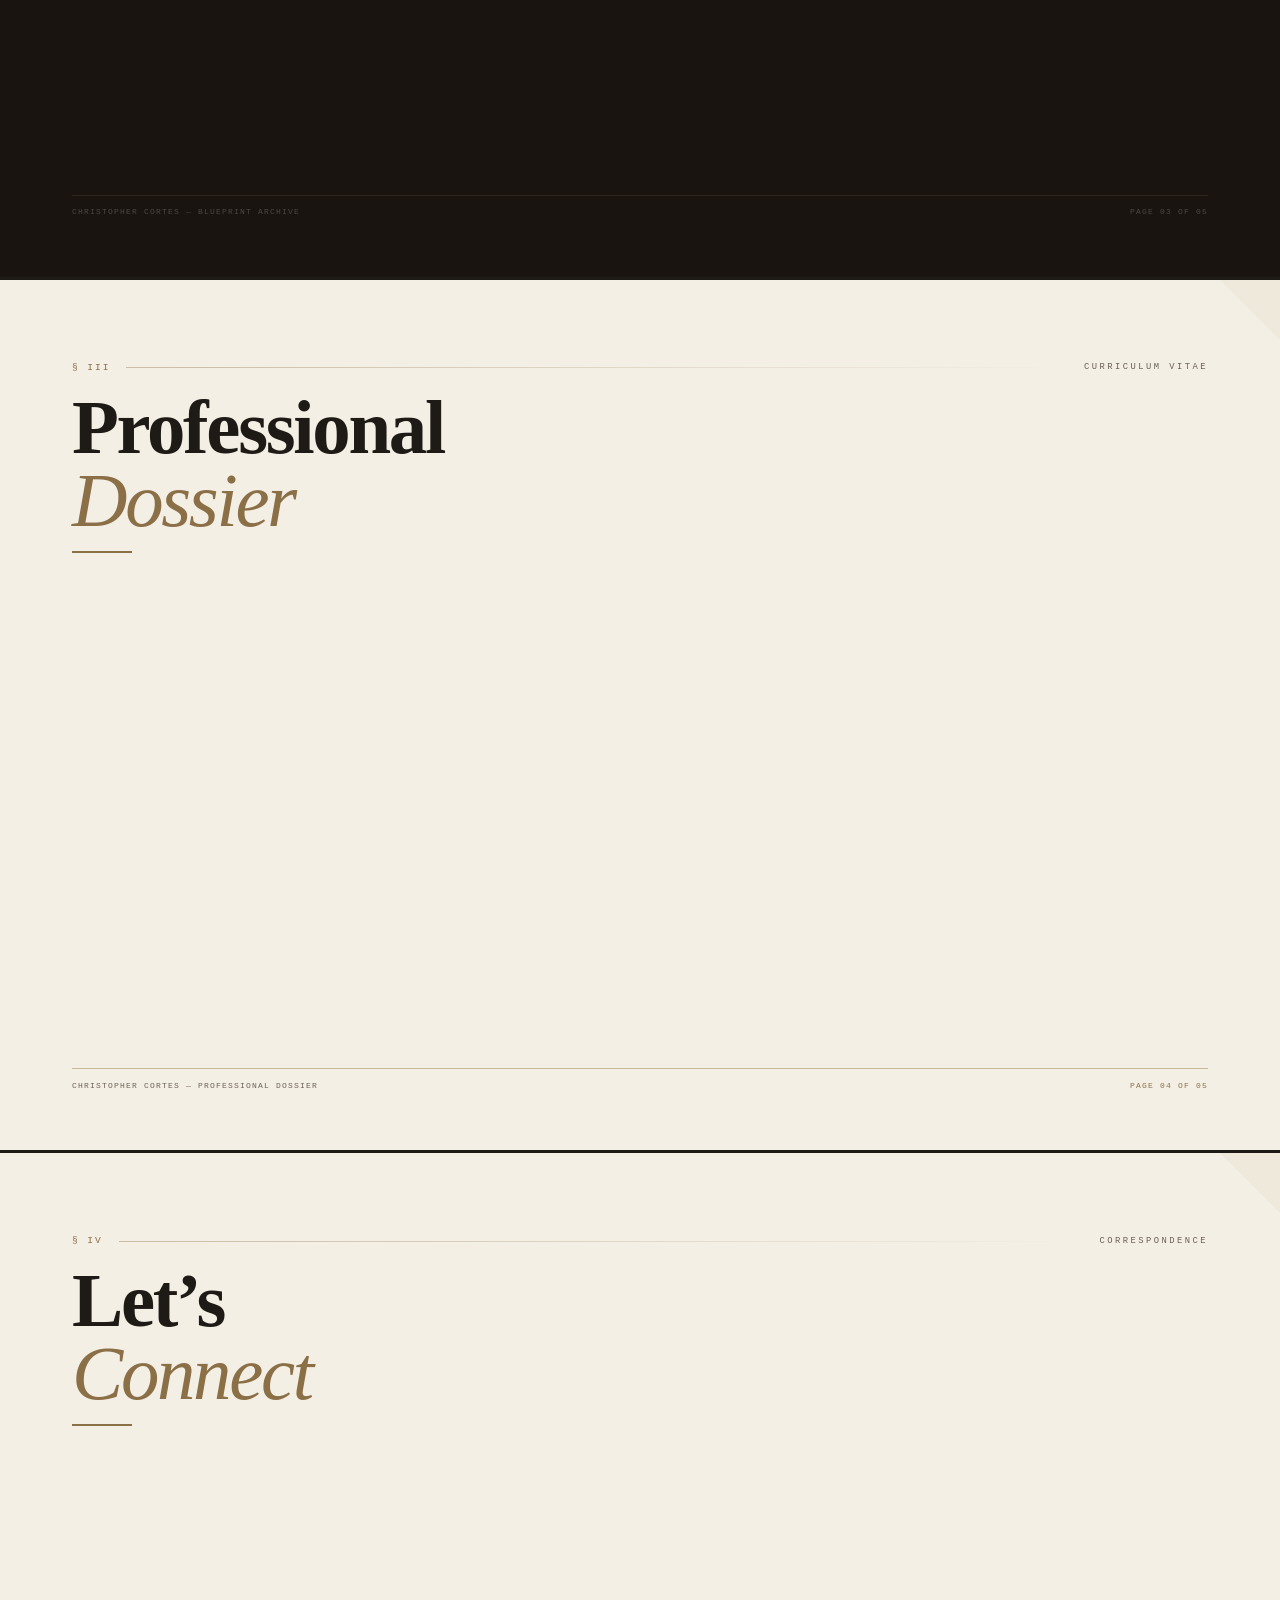
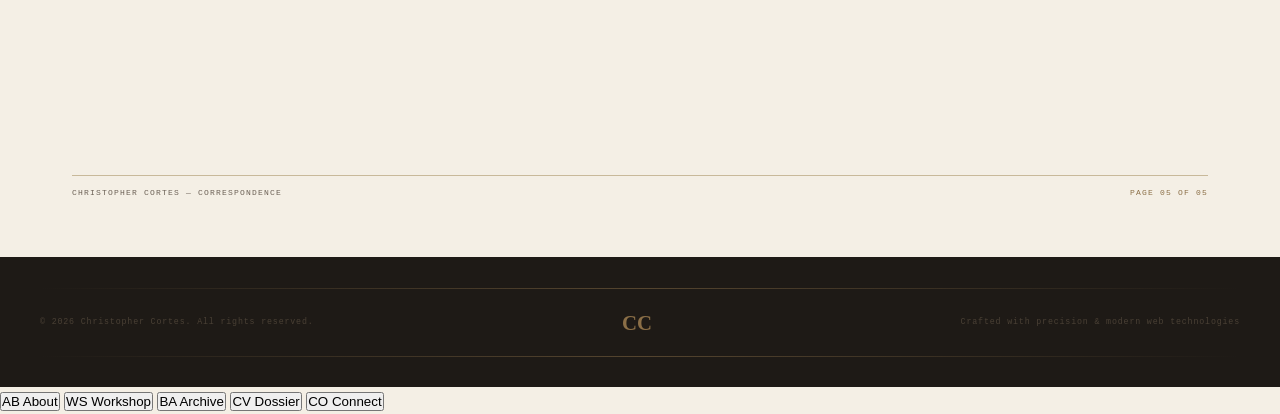
==== commit 01b73357: "Udating HTML - Adding Side Bar Feature for Easy Navigation" ====
--- a/index.html
+++ b/index.html
@@ -45,889 +45,1147 @@
 
   <div class="site-wrap" id="siteWrap">
 
-    <header class="site-header" id="siteHeader">
-      <div class="header-inner">
-        <a href="#front-page" class="header-logo">
-          <span class="logo-monogram">CC</span>
-          <div class="logo-text">
-            <span class="logo-title">The Drafting Room</span>
-            <span class="logo-sub">Portfolio Archive &mdash; MMXXVI</span>
+    <div class="app-shell" id="appShell">
+
+      <!-- ============================= -->
+      <!-- DESKTOP SIDEBAR                -->
+      <!-- ============================= -->
+      <aside class="app-sidebar" aria-label="Primary navigation">
+
+        <div class="sidebar-brand">
+          <span class="sidebar-brand-mark">CC</span>
+          <div class="sidebar-brand-text">
+            <span class="sidebar-brand-title">The Drafting Room</span>
+            <span class="sidebar-brand-sub">Archive &mdash; MMXXVI</span>
           </div>
-        </a>
-        <nav class="header-nav" id="headerNav">
-          <a href="#front-page">Front Page</a>
-          <a href="#workshop">Workshop</a>
-          <a href="#blueprint-archive">Blueprint Archive</a>
-          <a href="#case-files">Case Files</a>
-          <a href="#correspondence">Correspondence</a>
+          <button class="sidebar-collapse-btn" id="sidebarCollapseBtn" type="button" aria-label="Collapse sidebar">
+            &#8592;
+          </button>
+        </div>
+
+        <nav class="sidebar-nav">
+          <span class="sidebar-ref">&sect; NAVIGATION</span>
+
+          <button class="nav-item" type="button" data-view="front-page" aria-label="About Me">
+            <span class="nav-item-mark">AB</span>
+            <span class="nav-item-label">About Me</span>
+          </button>
+
+          <button class="nav-item" type="button" data-view="workshop" aria-label="Workshop">
+            <span class="nav-item-mark">WS</span>
+            <span class="nav-item-label">Workshop</span>
+          </button>
+
+          <button class="nav-item" type="button" data-view="blueprint-archive" aria-label="Blueprint Archive">
+            <span class="nav-item-mark">BA</span>
+            <span class="nav-item-label">Blueprint Archive</span>
+          </button>
+
+          <button class="nav-item" type="button" data-view="case-files" aria-label="Professional Dossier">
+            <span class="nav-item-mark">CV</span>
+            <span class="nav-item-label">Dossier</span>
+          </button>
+
+          <button class="nav-item" type="button" data-view="correspondence" aria-label="Correspondence">
+            <span class="nav-item-mark">CO</span>
+            <span class="nav-item-label">Correspondence</span>
+          </button>
         </nav>
-        <button class="nav-toggle" id="navToggle" aria-label="Toggle menu">
-          <span></span><span></span><span></span>
-        </button>
-      </div>
-      <nav class="mobile-nav" id="mobileNav">
-        <a href="#front-page">Front Page</a>
-        <a href="#workshop">Workshop</a>
-        <a href="#blueprint-archive">Blueprint Archive</a>
-        <a href="#case-files">Case Files</a>
-        <a href="#correspondence">Correspondence</a>
-      </nav>
-    </header>
-
-    <section class="front-page" id="front-page">
-      <div class="fp-inner">
-
-        <div class="fp-masthead">
-          <div class="masthead-top">
-            <span class="masthead-vol">Vol. III &mdash; No. 2026</span>
-            <span class="masthead-title">THE DRAFTING ROOM</span>
-            <span class="masthead-date">Est. 2021 &mdash; Masbate City, Philippines</span>
-          </div>
-          <div class="masthead-rule-double">
-            <div class="mr-thick"></div>
-            <div class="mr-thin"></div>
-          </div>
-          <div class="masthead-kicker">Portfolio of Christopher Cortes &mdash; Full-Stack Developer &amp; Digital
-            Craftsman</div>
-          <div class="masthead-rule-single"></div>
-        </div>
-
-        <div class="fp-body-grid">
-
-          <div class="fp-col-left">
-            <div class="fp-id-card">
-              <div class="fp-id-label">IDENTIFICATION / DOSSIER</div>
-              <div class="portrait-frame">
-                <img src="./media/me11.png" alt="Christopher Cortes" class="portrait-img">
-                <div class="portrait-wash"></div>
-                <div class="portrait-corner tl"></div>
-                <div class="portrait-corner tr"></div>
-                <div class="portrait-corner bl"></div>
-                <div class="portrait-corner br"></div>
-              </div>
-              <div class="fp-id-details">
-                <div class="fp-id-name">Christopher Cortes</div>
-                <div class="fp-id-role">Full-Stack Developer</div>
-                <div class="fp-id-ref">FILE NO. CC-2026-01</div>
-              </div>
-              <div class="fp-socials">
-                <p id="lets_connect">Connect With Me:</p>
-                <div class="specialDiv">
-                  <a href="https://github.com/Wawayooo" target="_blank" class="social-stamp" title="GitHub">GH</a>
-                  <a href="https://www.linkedin.com/in/christopher-cortes-a0021a28b/" target="_blank"
-                    class="social-stamp" title="LinkedIn">LI</a>
-                  <a href="https://www.facebook.com/kriztopher.cortes.1" target="_blank" class="social-stamp"
-                    title="Facebook">FB</a>
-                  <a href="https://www.instagram.com/keith_crts?igsh=aTdudjUzbDdxdndl" target="_blank"
-                    class="social-stamp" title="GitHub">IG</a>
-                  <a href="mailto:11corteschristopher@gmail.com" class="social-stamp" title="Email">&#9993;</a>
-                </div>
-              </div>
-            </div>
-
-            <div class="fp-sidebar-note">
-              <div class="note-label">EDITOR'S ANNOTATION</div>
-              <p class="note-text">Open to freelance commissions, collaborations, and custom builds. Operates out of
-                Masbate City.</p>
-              <div class="note-rule"></div>
-              <span class="note-stamp">AVAILABLE</span>
-            </div>
-          </div>
-
-          <div class="fp-col-main">
-            <div class="fp-headline-block">
-              <div class="fp-eyebrow">FRONT PAGE &mdash; DEVELOPER PROFILE</div>
-              <h1 class="fp-headline">
-                <em>I Build Things</em><br>
-                That Work.
-              </h1>
-              <div class="fp-subheadline">Full-Stack Applications &middot; AI-Integrated Systems &middot; Civic &amp;
-                Healthcare Technology</div>
-            </div>
-
-            <div class="fp-lede-col">
-              <p class="fp-lede"><span class="dropcap">I</span> am a passionate developer with hands-on experience
-                building scalable web and mobile applications through academic projects, freelance commissions, and
-                personal initiatives. Skilled in modern technologies and best practices — turning complex problems into
-                elegant, working solutions.</p>
-              <p class="fp-lede">My work spans healthcare management systems, social platforms, AI-powered tools, and
-                invoicing software. Each project is driven by curiosity and a desire to make
-                technology feel intuitive and engaging.</p>
-            </div>
-
-            <div class="fp-ledger">
-              <div class="fp-ledger-item">
-                <span class="ledger-num" data-target="5">0</span><span class="ledger-plus">+</span>
-                <span class="ledger-label">Projects<br>Completed</span>
-              </div>
-              <div class="ledger-divider"></div>
-              <div class="fp-ledger-item">
-                <span class="ledger-num" data-target="3">0</span><span class="ledger-plus">+</span>
-                <span class="ledger-label">Years<br>Experience</span>
-              </div>
-              <div class="ledger-divider"></div>
-              <div class="fp-ledger-item">
-                <span class="ledger-num" data-target="10">0</span><span class="ledger-plus">+</span>
-                <span class="ledger-label">Technologies<br>Mastered</span>
-              </div>
-            </div>
-
-            <div class="fp-ctas">
-              <a href="#blueprint-archive" class="cta-primary">View Blueprint Archive</a>
-              <a href="#correspondence" class="cta-secondary">Open Correspondence</a>
-            </div>
-          </div>
-
-          <div class="fp-col-right">
-            <div class="fp-right-box">
-              <div class="box-header">AT A GLANCE</div>
-              <ul class="glance-list">
-                <li><span class="gl-key">Specialty</span><span class="gl-val">Full-Stack Dev</span></li>
-                <li><span class="gl-key">Language</span><span class="gl-val">Python (Primary)</span></li>
-                <li><span class="gl-key">Location</span><span class="gl-val">Masbate City, PH</span></li>
-                <li><span class="gl-key">Status</span><span class="gl-val">Open to Work</span></li>
-              </ul>
-            </div>
-            <div class="fp-right-box fp-right-box--accent">
-              <div class="box-header">RECENT WORK</div>
-              <p class="right-box-note">E-Invoicing &amp; Verification System — 4th Year Capstone. QR-verified audit
-                trail for non-VAT transactions.</p>
-              <a href="#blueprint-archive" class="box-link">Open Blueprint &rarr;</a>
-            </div>
-            <div class="fp-coffee-mark" aria-hidden="true"></div>
-          </div>
-
-        </div>
-
-        <div class="fp-footer-strip">
-          <span>THE DRAFTING ROOM &mdash; CHRISTOPHER CORTES</span>
-          <span class="fp-page-num">PAGE 01 OF 05</span>
-        </div>
-
-      </div>
-    </section>
-
-    <section class="doc-section" id="workshop">
-      <div class="section-fold-corner" aria-hidden="true"></div>
-      <div class="doc-section-inner">
-
-        <div class="section-header">
-          <div class="sec-eyebrow">
-            <span class="sec-ref">&sect; I</span>
-            <div class="sec-rule"></div>
-            <span class="sec-tag">WORKSHOP &amp; TOOLBOX</span>
-          </div>
-          <h2 class="section-title">Technical<br><em>Instruments</em></h2>
-          <div class="section-underrule"></div>
-          <p class="section-deck">The tools, languages, and frameworks that stock the workshop drawers.</p>
-        </div>
-
-        <div class="workshop-grid">
-
-          <div class="drawer reveal-up">
-            <div class="drawer-tab">Drawer 01</div>
-            <div class="drawer-label">FRONTEND INSTRUMENTS</div>
-            <div class="drawer-contents">
-              <span class="tool-tag">React &amp; React-Native</span>
-              <span class="tool-tag">HTML</span>
-              <span class="tool-tag">CSS</span>
-              <span class="tool-tag">Tailwind CSS</span>
-              <span class="tool-tag">Bootstrap</span>
-              <span class="tool-tag">JavaScript</span>
-            </div>
-          </div>
-
-          <div class="drawer reveal-up">
-            <div class="drawer-tab">Drawer 02</div>
-            <div class="drawer-label">BACKEND INSTRUMENTS</div>
-            <div class="drawer-contents">
-              <span class="tool-tag">Django</span>
-              <span class="tool-tag">PostgreSQL</span>
-              <span class="tool-tag">RESTful API</span>
-            </div>
-          </div>
-
-          <div class="drawer reveal-up">
-            <div class="drawer-tab">Drawer 03</div>
-            <div class="drawer-label">NETWORKING FUNDAMENTALS - Currently Learning</div>
-
-            <div class="drawer-contents">
-              <span class="tool-tag">Cisco Packet Tracer</span>
-              <!--<span class="tool-tag">Cisco Modeling Labs (CML)</span>-->
-              <span class="tool-tag">VLAN Configuration</span>
-              <span class="tool-tag">Basic Routing</span>
-              <span class="tool-tag">Basic Switching</span>
-              <span class="tool-tag">Network Simulation</span>
-            </div>
-          </div>
-
-          <div class="drawer reveal-up">
-            <div class="drawer-tab">Drawer 04</div>
-            <div class="drawer-label">CYBERSECURITY TOOLS</div>
-            <div class="drawer-contents">
-              <span class="tool-tag">Wireshark</span>
-              <span class="tool-tag">Metasploit</span>
-              <span class="tool-tag">Burp Suite</span>
-              <span class="tool-tag">GoBuster / Nikto / SQLMap</span>
-              <span class="tool-tag">Hydra / John / Hashcat</span>
-              <span class="tool-tag">Nmap / Nessus</span>
-              <span class="tool-tag">Radare2 / Ghidra</span>
-            </div>
-          </div>
-
-          <div class="drawer reveal-up">
-            <div class="drawer-tab">Drawer 05</div>
-            <div class="drawer-label">DESIGN &amp; AUXILIARY TOOLS</div>
-            <div class="drawer-contents">
-              <span class="tool-tag">Git & Github</span>
-              <span class="tool-tag">Canva</span>
-              <span class="tool-tag">Photoshop</span>
-              <span class="tool-tag">AutoCAD</span>
-              <span class="tool-tag">MS Office</span>
-              <span class="tool-tag">Blender</span>
-            </div>
-          </div>
-
-          <div class="drawer drawer--featured reveal-up">
-            <div class="drawer-tab">Primary</div>
-            <div class="drawer-label">PRINCIPAL INSTRUMENT</div>
-            <div class="featured-instrument">
-              <div class="instrument-name">Python</div>
-              <div class="instrument-rating">&#9733;&#9733;&#9733;&#9733;&#9733;</div>
-              <p class="instrument-note">The primary language of the workshop. Used across all backend systems,
-                automation, and AI integrations.</p>
-            </div>
-          </div>
-
-        </div>
-
-        <div class="section-footer-strip">
-          <span>CHRISTOPHER CORTES &mdash; WORKSHOP / TOOLBOX</span>
-          <span class="page-ref">PAGE 02 OF 05</span>
-        </div>
-      </div>
-    </section>
-
-    <section class="doc-section doc-section--dark" id="blueprint-archive">
-      <div class="section-fold-corner section-fold-corner--light" aria-hidden="true"></div>
-      <div class="doc-section-inner">
-
-        <div class="section-header section-header--dark">
-          <div class="sec-eyebrow sec-eyebrow--light">
-            <span class="sec-ref">&sect; II</span>
-            <div class="sec-rule"></div>
-            <span class="sec-tag">BLUEPRINT ARCHIVE</span>
-          </div>
-          <h2 class="section-title section-title--light">Featured<br><em>Case Files</em></h2>
-          <div class="section-underrule"></div>
-          <p class="section-deck section-deck--light">Engineering-Style documentation for selected builds. Each file
-            contains
-            objectives, solutions, and technical specifications.</p>
-        </div>
-
-        <div class="case-files-list">
-          <article class="case-file reveal-up">
-            <div class="cf-sidebar">
-              <div class="cf-file-num">CASE FILE<br><span style="color:aquamarine;">New</span></div>
-              <div class="cf-status cf-status--completed" style="color:white;">COMPLETED</div>
-              <div class="cf-category">Security Project</div>
-            </div>
-            <div class="cf-img-col">
-              <div class="cf-img-frame">
-                <img src="./media/soc_sys.png" alt="Netwatch SOC System Dashboard">
-                <div class="cf-img-overlay"></div>
-              </div>
-            </div>
-            <div class="cf-body">
-              <div class="cf-title-block">
-                <h3 class="cf-title">Netwatch SOC System</h3>
-                <p class="cf-subtitle">LAN-Based Security · Real-Time Monitoring · Proactive Defense</p>
-              </div>
-              <div class="cf-field-grid">
-                <div class="cf-field">
-                  <span class="cf-field-label">OBJECTIVE</span>
-                  <span class="cf-field-val">
-                    Build a LAN-based Security Operations Center (SOC) system to safeguard local networks, enumerate
-                    connected devices, and detect malicious activities such as Nmap scans, port probing, and suspicious
-                    downloads.
-                  </span>
-                </div>
-                <div class="cf-field">
-                  <span class="cf-field-label">SOLUTION</span>
-                  <span class="cf-field-val">
-                    A responsive backend-driven SOC application with port mirroring support, IDS/IPS integration, and
-                    structured logging. It classifies scan attempts (PORT_SCAN, SCAN_PROBE, OS_PROBE, SERVICE_PROBE,
-                    VULN_PROBE) and records attacker IP, target IP, and traffic details for incident response.
-                  </span>
-                </div>
-              </div>
-              <div class="cf-tech-strip">
-                <span>Python / Django</span>
-                <span>HTML / CSS / JavaScript</span>
-                <span>IDS/IPS Integration</span>
-                <span>Port Mirroring</span>
-                <span>Netlify Deployment</span>
-              </div>
-              <div class="cf-actions">
-                <a style="color: rgb(38, 211, 38)" href="https://github.com/chris-crts/Netwatch-SOC" target="_blank"
-                  class="cf-action-link">
-                  View Repository &rarr;
-                </a>
-              </div>
-            </div>
-          </article>
-
-        </div>
-
-        <div class="case-files-list">
-
-          <article class="case-file cf-flip reveal-up">
-            <div class="cf-sidebar">
-              <div class="cf-file-num">CASE FILE<br><span>01</span></div>
-              <div class="cf-status cf-status--active">COMPLETED</div>
-              <div class="cf-category">HealthTech • AI</div>
-            </div>
-
-            <div class="cf-img-col">
-              <div class="cf-img-frame">
-                <img src="./media/ClinicSys.jpg" alt="AI Clinical Management System">
-                <div class="cf-img-overlay"></div>
-              </div>
-            </div>
-
-            <div class="cf-body">
-              <div class="cf-title-block">
-                <h3 class="cf-title">AI-Powered Clinical Management System</h3>
-                <p class="cf-subtitle">
-                  Semantic Search · RAG Chatbot · Medicine Recommendation · Electronic Health Records
-                </p>
-              </div>
-
-              <div class="cf-field-grid">
-
-                <div class="cf-field">
-                  <span class="cf-field-label">OBJECTIVE</span>
-                  <span class="cf-field-val">
-                    Developed an intelligent clinical management system that streamlines appointment
-                    scheduling, electronic health records, and medicine inventory while assisting
-                    healthcare professionals through AI-powered semantic retrieval and contextual
-                    clinical decision support.
-                  </span>
-                </div>
-
-                <div class="cf-field">
-                  <span class="cf-field-label">SEMANTIC AI ENGINE</span>
-                  <span class="cf-field-val">
-                    Leveraged BioBERT to transform patient symptoms, medical history, and medicine
-                    knowledge into semantic vector embeddings. Indexed embeddings using Annoy
-                    (Approximate Nearest Neighbor) to enable high-speed similarity search,
-                    context-aware medicine retrieval, and explainable recommendation scoring.
-                  </span>
-                </div>
-
-                <div class="cf-field">
-                  <span class="cf-field-label">RAG MEDICAL ASSISTANT</span>
-                  <span class="cf-field-val">
-                    Designed a Retrieval-Augmented Generation (RAG) chatbot that combines semantic
-                    retrieval with BioGPT to answer patient-specific medical questions, explain
-                    medicine recommendations, summarize health records, and generate contextual
-                    responses using retrieved clinical information instead of relying solely on a
-                    language model.
-                  </span>
-                </div>
-
-              </div>
-
-              <div class="cf-tech-strip">
-                <span>Django</span>
-                <span>Python</span>
-                <span>PostgreSQL</span>
-                <span>BioBERT</span>
-                <span>BioGPT</span>
-                <span>Semantic Embeddings</span>
-                <span>Annoy Index</span>
-                <span>RAG</span>
-                <span>Vector Search</span>
-                <span>REST API</span>
-                <span>RBAC</span>
-                <span>HTML / CSS / JS</span>
-              </div>
-            </div>
-          </article>
-
-          <article class="case-file reveal-up">
-            <div class="cf-sidebar">
-              <div class="cf-file-num">CASE FILE<br><span>02</span></div>
-              <div class="cf-status cf-status--active">LIVE</div>
-              <div class="cf-category">4th Year Capstone</div>
-            </div>
-            <div class="cf-img-col">
-              <div class="cf-img-frame">
-                <img src="./media/invoicing.png" alt="E-Invoicing System">
-                <div class="cf-img-overlay"></div>
-              </div>
-            </div>
-            <div class="cf-body">
-              <div class="cf-title-block">
-                <h3 class="cf-title">E-Invoicing &amp; Verification System</h3>
-                <p class="cf-subtitle">Invoice Creation &middot; QR Verification &middot; Immutable Records</p>
-              </div>
-              <div class="cf-field-grid">
-                <div class="cf-field">
-                  <span class="cf-field-label">OBJECTIVE</span>
-                  <span class="cf-field-val">Generate, share, negotiate, and finalize professional invoices for non-VAT
-                    transactions without registration.</span>
-                </div>
-                <div class="cf-field">
-                  <span class="cf-field-label">SOLUTION</span>
-                  <span class="cf-field-val">QR code verification backed by a tamper-evident audit trail and built-in
-                    encryption logic.</span>
-                </div>
-              </div>
-              <!--<div class="cf-compliance-note">
-                <span class="cf-compliance-label">&#9632; COMPLIANCE NOTE</span>
-                <p>This system is intended solely for non-VAT transactions and does not replace BIR-issued receipts required under Philippine tax law.</p>
-              </div>-->
-              <div class="cf-tech-strip">
-                <span>HTML / CSS / JS</span><span>Django</span><span>RESTful API</span>
-                <span>PostgreSQL</span><span>reportlab</span><span>Built-in Encryption</span>
-              </div>
-              <div class="cf-actions">
-                <a style="color: rgb(38, 211, 38)" href="https://nontaxinvoiceproof.pythonanywhere.com/" target="_blank"
-                  class="cf-action-link">Try It
-                  Now
-                  &rarr;</a>
-              </div>
-            </div>
-          </article>
-
-          <article class="case-file reveal-up">
-            <div class="cf-sidebar">
-              <div class="cf-file-num">CASE FILE<br><span>03</span></div>
-              <div class="cf-status cf-status--active">LIVE</div>
-              <div class="cf-category">Promotional Project</div>
-            </div>
-            <div class="cf-img-col">
-              <div class="cf-img-frame">
-                <img src="./media/beaupro.png" alt="BeaPro Beauty Studio Website Concept">
-                <div class="cf-img-overlay"></div>
-              </div>
-            </div>
-            <div class="cf-body">
-              <div class="cf-title-block">
-                <h3 class="cf-title">BeaPro Beauty Studio Website Concept</h3>
-                <p class="cf-subtitle">Cinematic Landing · Interactive Showcases · Luxury-Inspired Design</p>
-              </div>
-              <div class="cf-field-grid">
-                <div class="cf-field">
-                  <span class="cf-field-label">OBJECTIVE</span>
-                  <span class="cf-field-val">
-                    Create a modern, editorial-style promotional website concept for BeaPro Beauty Studio, highlighting
-                    elegance, quality, and immersive digital experiences.
-                  </span>
-                </div>
-                <div class="cf-field">
-                  <span class="cf-field-label">SOLUTION</span>
-                  <span class="cf-field-val">
-                    A responsive web design featuring modern visuals to promote BeauPro - Beauty Studio.
-                  </span>
-                </div>
-              </div>
-              <div class="cf-tech-strip">
-                <span>HTML / CSS / JavaScript</span>
-                <span>Netlify Deployment</span>
-              </div>
-              <div class="cf-actions">
-                <a style="color: rgb(38, 211, 38)" href="https://beaupro-studio-masbate.netlify.app/" target="_blank"
-                  class="cf-action-link">
-                  View Live Demo &rarr;
-                </a>
-              </div>
-            </div>
-          </article>
-
-          <article class="case-file reveal-up">
-            <div class="cf-sidebar">
-              <div class="cf-file-num">CASE FILE<br><span>04</span></div>
-              <div class="cf-status cf-status--active">LIVE</div>
-              <div class="cf-category">Promotional Project</div>
-            </div>
-            <div class="cf-img-col">
-              <div class="cf-img-frame">
-                <img src="./media/rolex.png" alt="Rolex Luxury Collection Showcase">
-                <div class="cf-img-overlay"></div>
-              </div>
-            </div>
-            <div class="cf-body">
-              <div class="cf-title-block">
-                <h3 class="cf-title">Rolex Luxury Collection</h3>
-                <p class="cf-subtitle">Submariner · Daytona · GMT‑Master II</p>
-              </div>
-
-              <div class="cf-field-grid">
-                <div class="cf-field">
-                  <span class="cf-field-label">SUBMARINER</span>
-                  <span class="cf-field-val">
-                    $10,100 · Prestige 90% · Investment 85% · Craftsmanship 88% · Heritage 95%
-                    Timeless sports watch emphasizing water resistance, Oyster case design, and enduring prestige.
-                  </span>
-                </div>
-                <div class="cf-field">
-                  <span class="cf-field-label">DAYTONA</span>
-                  <span class="cf-field-val">
-                    $14,550 · Prestige 97% · Investment 98% · Craftsmanship 92% · Heritage 88%
-                    Iconic racing chronograph with Caliber 4130 movement, motorsport heritage, and unrivaled investment
-                    value.
-                  </span>
-                </div>
-                <div class="cf-field">
-                  <span class="cf-field-label">GMT‑MASTER II</span>
-                  <span class="cf-field-val">
-                    $10,700 · Prestige 92% · Investment 90% · Craftsmanship 88% · Heritage 92%
-                    Traveler’s watch with dual‑time functionality, red‑blue “Pepsi” bezel, and Caliber 3285 movement.
-                  </span>
-                </div>
-              </div>
-
-              <div class="cf-tech-strip">
-                <span>HTML / CSS / JavaScript</span>
-                <span>Netlify Deployment</span>
-              </div>
-
-              <div class="cf-actions">
-                <a style="color: rgb(38, 211, 38)" href="https://rolex-showcase.netlify.app/" target="_blank"
-                  class="cf-action-link">
-                  View Live Demo &rarr;
-                </a>
-              </div>
-            </div>
-          </article>
-
-
-          <article class="case-file reveal-up">
-            <div class="cf-sidebar">
-              <div class="cf-file-num">CASE FILE<br><span>05</span></div>
-              <div class="cf-status cf-status--active">LIVE</div>
-              <div class="cf-category">Web Dev.</div>
-            </div>
-            <div class="cf-img-col">
-              <div class="cf-img-frame">
-                <img src="./media/oc.jpg" alt="School Webpage">
-                <div class="cf-img-overlay"></div>
-              </div>
-            </div>
-            <div class="cf-body">
-              <div class="cf-title-block">
-                <h3 class="cf-title">School Documentary Webpage</h3>
-                <p class="cf-subtitle">Promotional &amp; Informational Platform</p>
-              </div>
-              <div class="cf-field-grid">
-                <div class="cf-field">
-                  <span class="cf-field-label">OBJECTIVE</span>
-                  <span class="cf-field-val">Showcase academic programs, institutional values, and legacy of Osmena
-                    Colleges.</span>
-                </div>
-                <div class="cf-field">
-                  <span class="cf-field-label">APPROACH</span>
-                  <span class="cf-field-val">Pure HTML, CSS, and JavaScript for maximum performance with no
-                    dependencies.</span>
-                </div>
-              </div>
-              <div class="cf-tech-strip">
-                <span>HTML</span><span>CSS</span><span>JavaScript</span>
-              </div>
-              <div class="cf-actions">
-                <a href="https://osmena-colleges.netlify.app/" target="_blank" class="cf-action-link">Open Blueprint
-                  &rarr;</a>
-              </div>
-            </div>
-          </article>
-
-          <article class="case-file cf-flip reveal-up">
-            <div class="cf-sidebar">
-              <div class="cf-file-num">CASE FILE<br><span>06</span></div>
-              <div class="cf-status cf-status--active">COMPLETED</div>
-              <div class="cf-category">Civic Tech.</div>
-            </div>
-            <div class="cf-img-col">
-              <div class="cf-img-frame">
-                <img src="./media/votingsystem.png" alt="Voting System">
-                <div class="cf-img-overlay"></div>
-              </div>
-            </div>
-            <div class="cf-body">
-              <div class="cf-title-block">
-                <h3 class="cf-title">School Class Voting System</h3>
-                <p class="cf-subtitle">Secure Election Platform</p>
-              </div>
-              <div class="cf-field-grid">
-                <div class="cf-field">
-                  <span class="cf-field-label">OBJECTIVE</span>
-                  <span class="cf-field-val">Guide students through Nominate, Campaign, Vote, and Results phases with
-                    Student ID authentication.</span>
-                </div>
-                <div class="cf-field">
-                  <span class="cf-field-label">SOLUTION</span>
-                  <span class="cf-field-val">Password-protected Admin Panel for faculty to manage each election phase
-                    securely.</span>
-                </div>
-              </div>
-              <div class="cf-tech-strip">
-                <span>HTML</span><span>CSS</span><span>JavaScript</span><span>Hono.js</span><span>PostgreSQL</span>
-              </div>
-            </div>
-          </article>
-
-          <article class="case-file reveal-up">
-            <div class="cf-sidebar">
-              <div class="cf-file-num">CASE FILE<br><span>07</span></div>
-              <div class="cf-status cf-status--active">COMPLETED</div>
-              <div class="cf-category">Social Platform</div>
-            </div>
-            <div class="cf-img-col">
-              <div class="cf-img-frame">
-                <img src="./media/sc.png" alt="Social Media App">
-                <div class="cf-img-overlay"></div>
-              </div>
-            </div>
-            <div class="cf-body">
-              <div class="cf-title-block">
-                <h3 class="cf-title">Social Media Web Application</h3>
-                <p class="cf-subtitle">Private Messaging &amp; Community Features</p>
-              </div>
-              <div class="cf-field-grid">
-                <div class="cf-field">
-                  <span class="cf-field-label">OBJECTIVE</span>
-                  <span class="cf-field-val">Interactive social platform with private messaging, customizable profiles,
-                    and friend management.</span>
-                </div>
-                <div class="cf-field">
-                  <span class="cf-field-label">FEATURES</span>
-                  <span class="cf-field-val">Advanced search, photo/video posting, reactions and comments system.</span>
-                </div>
-              </div>
-              <div class="cf-tech-strip">
-                <span>HTML / CSS / JS</span><span>Django</span><span>PostgreSQL</span>
-              </div>
-            </div>
-          </article>
-
-          <article class="case-file cf-flip reveal-up">
-            <div class="cf-sidebar">
-              <div class="cf-file-num">CASE FILE<br><span>08</span></div>
-              <div class="cf-status cf-status--active">COMPLETED</div>
-              <div class="cf-category">Mobile &middot; AI</div>
-            </div>
-            <div class="cf-img-col">
-              <div class="cf-img-frame">
-                <img src="./media/ai.png" alt="AI Mobile App">
-                <div class="cf-img-overlay"></div>
-              </div>
-            </div>
-            <div class="cf-body">
-              <div class="cf-title-block">
-                <h3 class="cf-title">AI Mobile Application</h3>
-                <p class="cf-subtitle">Natural Language Processing Interface</p>
-              </div>
-              <div class="cf-field-grid">
-                <div class="cf-field">
-                  <span class="cf-field-label">OBJECTIVE</span>
-                  <span class="cf-field-val">Mobile application leveraging OpenAI's API for natural language
-                    interactions.</span>
-                </div>
-                <div class="cf-field">
-                  <span class="cf-field-label">ARCHITECTURE</span>
-                  <span class="cf-field-val">React Native frontend paired with Django backend for a seamless
-                    conversational experience.</span>
-                </div>
-              </div>
-              <div class="cf-tech-strip">
-                <span>React Native</span><span>Django</span><span>SQLite</span><span>OpenAI API</span>
-              </div>
-              <div class="cf-actions">
-                <a href="https://github.com/Wawayooo/Ai_Search" target="_blank" class="cf-action-link">Source Code
-                  &rarr;</a>
-              </div>
-            </div>
-          </article>
-
-          <article class="case-file reveal-up">
-            <div class="cf-sidebar">
-              <div class="cf-file-num">CASE FILE<br><span>09</span></div>
-              <div class="cf-status cf-status--active">OPEN SOURCE</div>
-              <div class="cf-category">Desktop App.</div>
-            </div>
-            <div class="cf-img-col">
-              <div class="cf-img-frame">
-                <img src="./media/kali.png" alt="LMS Desktop">
-                <div class="cf-img-overlay"></div>
-              </div>
-            </div>
-            <div class="cf-body">
-              <div class="cf-title-block">
-                <h3 class="cf-title">Learning Management System</h3>
-                <p class="cf-subtitle">Desktop LMS with Interactive Quizzes</p>
-              </div>
-              <div class="cf-field-grid">
-                <div class="cf-field">
-                  <span class="cf-field-label">OBJECTIVE</span>
-                  <span class="cf-field-val">Feature-rich desktop LMS with PDF delivery, full-text search, and
-                    interactive quizzes.</span>
-                </div>
-                <div class="cf-field">
-                  <span class="cf-field-label">FEATURES</span>
-                  <span class="cf-field-val">Comprehensive course and student management for administrators. University
-                    of Kali Linux themed.</span>
-                </div>
-              </div>
-              <div class="cf-tech-strip">
-                <span>Visual Basic</span><span>XAMPP MySQL</span>
-              </div>
-              <div class="cf-actions">
-                <a href="https://fb.watch/tfkpDjXMXF/" target="_blank" class="cf-action-link">Watch Demo &rarr;</a>
-                <a href="https://github.com/Wawayooo/University-of-Kali-Linux-Certification-System" target="_blank"
-                  class="cf-action-link">Source Code &rarr;</a>
-              </div>
-            </div>
-          </article>
-
-        </div>
-
-        <div class="section-footer-strip section-footer-strip--light">
-          <span>CHRISTOPHER CORTES &mdash; BLUEPRINT ARCHIVE</span>
-          <span class="page-ref">PAGE 03 OF 05</span>
-        </div>
-      </div>
-    </section>
-
-    <section class="doc-section" id="case-files">
-      <div class="section-fold-corner" aria-hidden="true"></div>
-      <div class="doc-section-inner">
-
-        <div class="section-header">
-          <div class="sec-eyebrow">
-            <span class="sec-ref">&sect; III</span>
-            <div class="sec-rule"></div>
-            <span class="sec-tag">CURRICULUM VITAE</span>
-          </div>
-          <h2 class="section-title">Professional<br><em>Dossier</em></h2>
-          <div class="section-underrule"></div>
-        </div>
-
-        <div class="dossier-doc reveal-up">
-          <div class="dossier-sidebar">
-            <div class="dossier-wm" aria-hidden="true">CV</div>
-            <div class="dossier-sidebar-role">Computer Science Graduate &amp; Developer</div>
-            <div class="dossier-period">2021 &mdash; Present</div>
-            <div class="dossier-seal">
-              <div class="seal-ring">
-                <span>OPEN TO</span>
-                <span>COMMISSIONS</span>
-              </div>
-            </div>
-          </div>
-          <div class="dossier-body">
-            <div class="dossier-header-line">
-              <h3 class="dossier-company">Accepting Project Commissions</h3>
-              <span class="dossier-ref">REF: CC-EXP-01</span>
-            </div>
-            <div class="dossier-divider"></div>
-            <p class="dossier-text">As a Computer Science Graduate, I have immersed myself in building applications that
-              blend functionality with visual storytelling. My work spans healthcare systems, social platforms,
-              AI-powered tools, and invoicing software, etc.. &mdash; each project driven by curiosity and a desire to
-              make
-              technology feel intuitive and engaging.</p>
-            <p class="dossier-text">I thrive on transforming ideas into interactive experiences, whether through
-              cinematic UI effects, modular code, or seamless backend logic. I am open to freelance opportunities,
-              collaborations, or custom builds.</p>
-            <p class="dossier-text">Explore my work on <a href="https://github.com/Wawayooo" target="_blank"
-                class="dossier-link">GitHub</a>, where I share source code and demos reflecting technical depth and
-              creative edge.</p>
-            <div class="dossier-marginal-note" aria-hidden="true">
-              <span>* Available for remote work</span>
-            </div>
-            <div class="dossier-sig-block">
-              <div class="dossier-sig-line"></div>
-              <span class="dossier-sig">Christopher Cortes</span>
-            </div>
+
+        <div class="sidebar-footer">
+          <div class="sidebar-status">
+            <span class="sidebar-status-dot" aria-hidden="true"></span>
+            <span>Open to Commissions</span>
           </div>
         </div>
-
-        <div class="section-footer-strip">
-          <span>CHRISTOPHER CORTES &mdash; PROFESSIONAL DOSSIER</span>
-          <span class="page-ref">PAGE 04 OF 05</span>
+      </aside>
+
+      <!-- ============================= -->
+      <!-- MOBILE / TABLET TOP BAR        -->
+      <!-- ============================= -->
+      <header class="app-topbar" id="appTopbar">
+        <div class="topbar-brand">
+          <span class="topbar-mark">CC</span>
+          <span class="topbar-view-title" id="topbarViewTitle">Front Page</span>
         </div>
-      </div>
-    </section>
-
-    <section class="doc-section" id="correspondence">
-      <div class="section-fold-corner" aria-hidden="true"></div>
-      <div class="doc-section-inner">
-
-        <div class="section-header">
-          <div class="sec-eyebrow">
-            <span class="sec-ref">&sect; IV</span>
-            <div class="sec-rule"></div>
-            <span class="sec-tag">CORRESPONDENCE</span>
+      </header>
+
+      <!-- ============================= -->
+      <!-- MAIN CONTENT                   -->
+      <!-- ============================= -->
+      <main class="app-main" id="appMain">
+
+        <section class="app-view front-page" id="front-page">
+          <div class="fp-inner">
+
+            <div class="fp-masthead">
+              <div class="masthead-top">
+                <span class="masthead-vol">Vol. III &mdash; No. 2026</span>
+                <span class="masthead-title">THE DRAFTING ROOM</span>
+                <span class="masthead-date">Est. 2021 &mdash; Masbate City, Philippines</span>
+              </div>
+              <div class="masthead-rule-double">
+                <div class="mr-thick"></div>
+                <div class="mr-thin"></div>
+              </div>
+              <div class="masthead-kicker">Portfolio of Christopher Cortes &mdash; Full-Stack Developer &amp; Digital
+                Craftsman</div>
+              <div class="masthead-rule-single"></div>
+            </div>
+
+            <div class="fp-body-grid">
+
+              <div class="fp-col-left">
+                <div class="fp-id-card">
+                  <div class="fp-id-label">IDENTIFICATION / DOSSIER</div>
+                  <div class="portrait-frame">
+                    <img src="./media/me11.png" alt="Christopher Cortes" class="portrait-img">
+                    <div class="portrait-wash"></div>
+                    <div class="portrait-corner tl"></div>
+                    <div class="portrait-corner tr"></div>
+                    <div class="portrait-corner bl"></div>
+                    <div class="portrait-corner br"></div>
+                  </div>
+                  <div class="fp-id-details">
+                    <div class="fp-id-name">Christopher Cortes</div>
+                    <div class="fp-id-role">Full-Stack Developer</div>
+                    <div class="fp-id-ref">FILE NO. CC-2026-01</div>
+                  </div>
+                  <div class="fp-socials">
+                    <p id="lets_connect">Connect With Me:</p>
+                    <div class="specialDiv">
+                      <a href="https://github.com/chris-crts" target="_blank" class="social-stamp" title="GitHub">GH</a>
+                      <a href="https://www.linkedin.com/in/christopher-cortes-a0021a28b/" target="_blank"
+                        class="social-stamp" title="LinkedIn">LI</a>
+                      <a href="https://www.facebook.com/chris.sssss.11" target="_blank" class="social-stamp"
+                        title="Facebook">FB</a>
+                      <a href="https://www.instagram.com/mr.chris_crts?" target="_blank"
+                        class="social-stamp" title="Instagram">IG</a>
+                      <a href="mailto:11corteschristopher@gmail.com" class="social-stamp" title="Email">&#9993;</a>
+                    </div>
+                  </div>
+                </div>
+
+                <div class="fp-sidebar-note">
+                  <div class="note-label">EDITOR'S ANNOTATION</div>
+                  <p class="note-text">Open to freelance commissions, collaborations, and custom builds. Operates out of
+                    Masbate City.</p>
+                  <div class="note-rule"></div>
+                  <span class="note-stamp">AVAILABLE</span>
+                </div>
+              </div>
+
+              <div class="fp-col-main">
+                <div class="fp-headline-block">
+                  <div class="fp-eyebrow">ABOUT &mdash; DEVELOPER PROFILE</div>
+                  <h1 class="fp-headline">
+                    <em>I Build Things</em><br>
+                    That Work.
+                  </h1>
+                  <div class="fp-subheadline">Full-Stack Applications &middot; AI-Integrated Systems &middot; Civic &amp;
+                    Healthcare Technology</div>
+                </div>
+
+                <div class="fp-lede-col">
+                  <p class="fp-lede"><span class="dropcap">I</span> am a passionate developer with hands-on experience
+                    building scalable web and mobile applications through academic projects, freelance commissions, and
+                    personal initiatives. Skilled in modern technologies and best practices — turning complex problems into
+                    elegant, working solutions.</p>
+                  <p class="fp-lede">My work spans healthcare management systems, social platforms, AI-powered tools, and
+                    invoicing software. Each project is driven by curiosity and a desire to make
+                    technology feel intuitive and engaging.</p>
+                </div>
+
+                <div class="fp-ledger">
+                  <div class="fp-ledger-item">
+                    <span class="ledger-num" data-target="5">0</span><span class="ledger-plus">+</span>
+                    <span class="ledger-label">Projects<br>Completed</span>
+                  </div>
+                  <div class="ledger-divider"></div>
+                  <div class="fp-ledger-item">
+                    <span class="ledger-num" data-target="3">0</span><span class="ledger-plus">+</span>
+                    <span class="ledger-label">Years<br>Experience</span>
+                  </div>
+                  <div class="ledger-divider"></div>
+                  <div class="fp-ledger-item">
+                    <span class="ledger-num" data-target="10">0</span><span class="ledger-plus">+</span>
+                    <span class="ledger-label">Technologies<br>Mastered</span>
+                  </div>
+                </div>
+
+                <div class="fp-ctas">
+                  <a href="#blueprint-archive" class="cta-primary">View Blueprint Archive</a>
+                  <a href="#correspondence" class="cta-secondary">Open Correspondence</a>
+                </div>
+              </div>
+
+              <div class="fp-col-right">
+                <div class="fp-right-box">
+                  <div class="box-header">AT A GLANCE</div>
+                  <ul class="glance-list">
+                    <li><span class="gl-key">Specialty</span><span class="gl-val">Full-Stack Dev</span></li>
+                    <li><span class="gl-key">Language</span><span class="gl-val">Python (Primary)</span></li>
+                    <li><span class="gl-key">Location</span><span class="gl-val">Masbate City, PH</span></li>
+                    <li><span class="gl-key">Status</span><span class="gl-val">Open to Work</span></li>
+                  </ul>
+                </div>
+                <div class="fp-right-box fp-right-box--accent">
+                  <div class="box-header">RECENT WORK</div>
+                  <p class="right-box-note">E-Invoicing &amp; Verification System — 4th Year Capstone. QR-verified audit
+                    trail for non-VAT transactions.</p>
+                  <a href="#blueprint-archive" class="box-link">Open Blueprint &rarr;</a>
+                </div>
+                <div class="fp-coffee-mark" aria-hidden="true"></div>
+              </div>
+
+            </div>
+
+            <div class="fp-footer-strip">
+              <span>THE DRAFTING ROOM &mdash; CHRISTOPHER CORTES</span>
+              <span class="fp-page-num">PAGE 01 OF 05</span>
+            </div>
+
           </div>
-          <h2 class="section-title">Let&rsquo;s<br><em>Connect</em></h2>
-          <div class="section-underrule"></div>
-        </div>
-
-        <div class="correspondence-doc reveal-up">
-          <div class="corr-intro-col">
-            <p class="corr-intro">I am always excited about new opportunities and collaborations. Whether you have a
-              project in mind or simply want to connect &mdash; I would love to hear from you.</p>
-            <div class="corr-wax-seal">CC</div>
-            <div class="corr-annotation">Available for commissioned builds, freelance work, and collaborative ventures.
+        </section>
+
+        <section class="app-view doc-section" id="workshop">
+          <div class="section-fold-corner" aria-hidden="true"></div>
+          <div class="doc-section-inner">
+
+            <div class="section-header">
+              <div class="sec-eyebrow">
+                <span class="sec-ref">&sect; I</span>
+                <div class="sec-rule"></div>
+                <span class="sec-tag">WORKSHOP &amp; TOOLBOX</span>
+              </div>
+              <h2 class="section-title">Technical<br><em>Instruments</em></h2>
+              <div class="section-underrule"></div>
+              <p class="section-deck">The tools, languages, and frameworks that stock the workshop drawers.</p>
+            </div>
+
+            <div class="workshop-grid">
+
+              <div class="drawer reveal-up">
+                <div class="drawer-tab">Drawer 01</div>
+                <div class="drawer-label">FRONTEND INSTRUMENTS</div>
+                <div class="drawer-contents">
+                  <span class="tool-tag">React &amp; React-Native</span>
+                  <span class="tool-tag">HTML</span>
+                  <span class="tool-tag">CSS</span>
+                  <span class="tool-tag">Tailwind CSS</span>
+                  <span class="tool-tag">Bootstrap</span>
+                  <span class="tool-tag">JavaScript</span>
+                </div>
+              </div>
+
+              <div class="drawer reveal-up">
+                <div class="drawer-tab">Drawer 02</div>
+                <div class="drawer-label">BACKEND INSTRUMENTS</div>
+                <div class="drawer-contents">
+                  <span class="tool-tag">Django</span>
+                  <span class="tool-tag">PostgreSQL</span>
+                  <span class="tool-tag">RESTful API</span>
+                </div>
+              </div>
+
+              <div class="drawer reveal-up">
+                <div class="drawer-tab">Drawer 03</div>
+                <div class="drawer-label">NETWORKING FUNDAMENTALS - Currently Learning</div>
+
+                <div class="drawer-contents">
+                  <span class="tool-tag">Cisco Packet Tracer</span>
+                  <span class="tool-tag">VLAN Configuration</span>
+                  <span class="tool-tag">Basic Routing</span>
+                  <span class="tool-tag">Basic Switching</span>
+                  <span class="tool-tag">Network Simulation</span>
+                </div>
+              </div>
+
+              <div class="drawer reveal-up">
+                <div class="drawer-tab">Drawer 04</div>
+                <div class="drawer-label">CYBERSECURITY TOOLS</div>
+                <div class="drawer-contents">
+                  <span class="tool-tag">Wireshark</span>
+                  <span class="tool-tag">Metasploit</span>
+                  <span class="tool-tag">Burp Suite</span>
+                  <span class="tool-tag">GoBuster / Nikto / SQLMap</span>
+                  <span class="tool-tag">Hydra / John / Hashcat</span>
+                  <span class="tool-tag">Nmap / Nessus</span>
+                  <span class="tool-tag">Radare2 / Ghidra</span>
+                </div>
+              </div>
+
+              <div class="drawer reveal-up">
+                <div class="drawer-tab">Drawer 05</div>
+                <div class="drawer-label">DESIGN &amp; AUXILIARY TOOLS</div>
+                <div class="drawer-contents">
+                  <span class="tool-tag">Git & Github</span>
+                  <span class="tool-tag">Canva</span>
+                  <span class="tool-tag">Photoshop</span>
+                  <span class="tool-tag">AutoCAD</span>
+                  <span class="tool-tag">MS Office</span>
+                  <span class="tool-tag">Blender</span>
+                </div>
+              </div>
+
+              <div class="drawer drawer--featured reveal-up">
+                <div class="drawer-tab">Primary</div>
+                <div class="drawer-label">PRINCIPAL INSTRUMENT</div>
+                <div class="featured-instrument">
+                  <div class="instrument-name">Python</div>
+                  <div class="instrument-rating">&#9733;&#9733;&#9733;&#9733;&#9733;</div>
+                  <p class="instrument-note">The primary language of the workshop. Used across all backend systems,
+                    automation, and AI integrations.</p>
+                </div>
+              </div>
+
+            </div>
+
+            <div class="section-footer-strip">
+              <span>CHRISTOPHER CORTES &mdash; WORKSHOP / TOOLBOX</span>
+              <span class="page-ref">PAGE 02 OF 05</span>
             </div>
           </div>
-
-          <div class="corr-ledger">
-            <a href="mailto:11corteschristopher@gmail.com" class="corr-row">
-              <span class="corr-ref">01</span>
-              <span class="corr-method">Electronic Mail</span>
-              <span class="corr-val">11corteschristopher@gmail.com</span>
-              <span class="corr-arr">&rarr;</span>
-            </a>
-            <a href="https://www.linkedin.com/in/christopher-cortes-a0021a28b/" target="_blank" class="corr-row">
-              <span class="corr-ref">02</span>
-              <span class="corr-method">LinkedIn</span>
-              <span class="corr-val">christopher-cortes-a0021a28b</span>
-              <span class="corr-arr">&rarr;</span>
-            </a>
-            <a href="https://github.com/Wawayooo" target="_blank" class="corr-row">
-              <span class="corr-ref">03</span>
-              <span class="corr-method">GitHub</span>
-              <span class="corr-val">github.com/Wawayooo</span>
-              <span class="corr-arr">&rarr;</span>
-            </a>
-            <div class="corr-row corr-row--static">
-              <span class="corr-ref">04</span>
-              <span class="corr-method">Telephone</span>
-              <span class="corr-val corr-val--muted">Available upon request</span>
+        </section>
+
+        <section class="app-view doc-section doc-section--dark" id="blueprint-archive">
+          <div class="section-fold-corner section-fold-corner--light" aria-hidden="true"></div>
+          <div class="doc-section-inner">
+
+            <div class="section-header section-header--dark">
+              <div class="sec-eyebrow sec-eyebrow--light">
+                <span class="sec-ref">&sect; II</span>
+                <div class="sec-rule"></div>
+                <span class="sec-tag">BLUEPRINT ARCHIVE</span>
+              </div>
+              <h2 class="section-title section-title--light">Featured<br><em>Case Files</em></h2>
+              <div class="section-underrule"></div>
+              <p class="section-deck section-deck--light">Engineering-Style documentation for selected builds. Each file
+                contains
+                objectives, solutions, and technical specifications.</p>
+            </div>
+
+            <div class="case-files-list">
+              <article class="case-file case-file--featured reveal-up">
+                <div class="cf-sidebar">
+                  <div class="cf-file-num">
+                    CASE FILE <span class="cf-file-num-new">NEW</span>
+                  </div>
+
+                  <div class="cf-status cf-status--completed">
+                    COMPLETED
+                  </div>
+
+                  <div class="cf-category">
+                    Security Investigation Platform
+                  </div>
+                </div>
+
+                <div class="cf-img-col">
+                  <div class="cf-img-frame cf-carousel" data-carousel="traceforge">
+
+                    <div class="cf-carousel-track">
+
+                      <div class="cf-carousel-slide is-active">
+                        <img src="./media/workspace/login.png" alt="TraceForge Security Investigation Dashboard">
+                      </div>
+                      <div class="cf-carousel-slide">
+                        <img src="./media/workspace/main_dash_light.png" alt="TraceForge Agent Mission Workspace">
+                      </div>
+                      <div class="cf-carousel-slide">
+                        <img src="./media/workspace/main_dash_dark.png" alt="TraceForge AI Security Chat">
+                      </div>
+                      <div class="cf-carousel-slide">
+                        <img src="./media/workspace/workspace_engagement_light.png" alt="TraceForge Security Findings and Evidence">
+                      </div>
+                      <div class="cf-carousel-slide">
+                        <img src="./media/workspace/workspace_engagement_dark.png" alt="TraceForge Reconnaissance and Attack Surface Discovery">
+                      </div>
+                      <div class="cf-carousel-slide">
+                        <img src="./media/workspace/byok_feature.png" alt="TraceForge Investigation Checklist and Methodology">
+                      </div>
+                      <div class="cf-carousel-slide">
+                        <img src="./media/workspace/ai_agent_recon.png" alt="TraceForge Evidence and Security Reporting">
+                      </div>
+
+                    </div>
+
+                    <div class="cf-img-overlay"></div>
+
+                    <button class="cf-carousel-btn cf-carousel-btn--prev" type="button" aria-label="Previous TraceForge screenshot" data-carousel-prev="traceforge">&#8592;</button>
+                    <button class="cf-carousel-btn cf-carousel-btn--next" type="button" aria-label="Next TraceForge screenshot" data-carousel-next="traceforge">&#8594;</button>
+
+                    <div class="cf-carousel-dots" aria-label="TraceForge screenshots">
+                      <button class="is-active" type="button" data-carousel-dot="traceforge" data-slide="0" aria-label="Screenshot 1"></button>
+                      <button type="button" data-carousel-dot="traceforge" data-slide="1" aria-label="Screenshot 2"></button>
+                      <button type="button" data-carousel-dot="traceforge" data-slide="2" aria-label="Screenshot 3"></button>
+                      <button type="button" data-carousel-dot="traceforge" data-slide="3" aria-label="Screenshot 4"></button>
+                      <button type="button" data-carousel-dot="traceforge" data-slide="4" aria-label="Screenshot 5"></button>
+                      <button type="button" data-carousel-dot="traceforge" data-slide="5" aria-label="Screenshot 6"></button>
+                      <button type="button" data-carousel-dot="traceforge" data-slide="6" aria-label="Screenshot 7"></button>
+                    </div>
+
+                    <div class="cf-carousel-counter">
+                      <span data-carousel-current="traceforge">01</span>
+                      <span>/</span>
+                      <span>07</span>
+                    </div>
+
+                  </div>
+                </div>
+
+                <div class="cf-body">
+
+                  <div class="cf-title-block">
+                    <h3 class="cf-title">
+                      TraceForge
+                      <span style="opacity:.55;">(Security Investigation Platform)</span>
+                    </h3>
+
+                    <p class="cf-subtitle">
+                      Discover the surface · Trace the path · Prove the weakness.
+                    </p>
+                  </div>
+
+                  <div class="cf-field-grid">
+
+                    <div class="cf-field">
+                      <span class="cf-field-label">OBJECTIVE</span>
+                      <span class="cf-field-val">
+                        A single workspace for security testers to recon, investigate, and prove vulnerabilities — end to end.
+                      </span>
+                    </div>
+
+                    <div class="cf-field">
+                      <span class="cf-field-label">SOLUTION</span>
+                      <span class="cf-field-val">
+                        An evidence-first workflow: investigate targets, run controlled AI agent missions, and generate a traceable report from discovery to findings.
+                      </span>
+                    </div>
+
+                  </div>
+
+                  <div class="cf-feature-section">
+
+                    <span class="cf-field-label">CORE CAPABILITIES</span>
+
+                    <div class="cf-feature-grid">
+                      <span>AI Security Chat</span>
+                      <span>Agent Missions</span>
+                      <span>Human Approval Gates</span>
+                      <span>Attack-Surface Discovery</span>
+                      <span>Evidence Collection</span>
+                      <span>Audit Trail & Reporting</span>
+                    </div>
+
+                  </div>
+
+                  <div class="cf-field-grid">
+
+                    <div class="cf-field">
+                      <span class="cf-field-label">AI-ASSISTED INVESTIGATION</span>
+                      <span class="cf-field-val">
+                        AI helps interpret recon data and suggest next steps — humans stay in control of every action.
+                      </span>
+                    </div>
+
+                    <div class="cf-field">
+                      <span class="cf-field-label">BRING YOUR OWN KEY</span>
+                      <span class="cf-field-val">
+                        Connect your own AI provider for full control over model choice, cost, and privacy.
+                      </span>
+                    </div>
+
+                  </div>
+
+                  <div class="cf-field-grid">
+
+                    <div class="cf-field">
+                      <span class="cf-field-label">AI AGENT MISSIONS</span>
+                      <span class="cf-field-val">
+                        Set a goal, scope it, review the plan, approve it — then watch the agent execute and collect evidence.
+                      </span>
+                    </div>
+
+                    <div class="cf-field">
+                      <span class="cf-field-label">CONTROLLED EXECUTION</span>
+                      <span class="cf-field-val">
+                        Every action is scoped, limited, logged, and requires human sign-off — no unrestricted autonomy.
+                      </span>
+                    </div>
+
+                  </div>
+
+                  <div class="cf-workflow">
+
+                    <span class="cf-field-label">INVESTIGATION WORKFLOW</span>
+
+                    <div class="cf-workflow-line">
+                      <span>Recon</span>
+                      <span>→</span>
+                      <span>Discover</span>
+                      <span>→</span>
+                      <span>Investigate</span>
+                      <span>→</span>
+                      <span>Verify</span>
+                      <span>→</span>
+                      <span>Report</span>
+                    </div>
+
+                  </div>
+
+                  <div class="cf-tech-strip">
+                    <span>Python</span>
+                    <span>Django</span>
+                    <span>PostgreSQL</span>
+                    <span>JavaScript</span>
+                    <span>LLM Integration</span>
+                  </div>
+
+                  <div class="cf-actions">
+
+                    <a class="cf-action-link cf-action-link--live" href="#" target="_blank" rel="noopener noreferrer" >
+                      View Repository &rarr;
+                    </a>
+
+                    <a href="#" class="cf-action-link">
+                      View Case Study &rarr;
+                    </a>
+
+                  </div>
+
+                </div>
+              </article>
+            </div>
+
+            <div class="case-files-list">
+              <article class="case-file reveal-up">
+                <div class="cf-sidebar">
+                  <div class="cf-file-num">CASE FILE <span>01</span></div>
+                  <div class="cf-status cf-status--completed">COMPLETED</div>
+                  <div class="cf-category">Security Project</div>
+                </div>
+                <div class="cf-img-col">
+                  <div class="cf-img-frame">
+                    <img src="./media/soc_sys.png" alt="Netwatch SOC System Dashboard">
+                    <div class="cf-img-overlay"></div>
+                  </div>
+                </div>
+                <div class="cf-body">
+                  <div class="cf-title-block">
+                    <h3 class="cf-title">Netwatch SOC System</h3>
+                    <p class="cf-subtitle">LAN-Based Security · Real-Time Monitoring · Proactive Defense</p>
+                  </div>
+                  <div class="cf-field-grid">
+                    <div class="cf-field">
+                      <span class="cf-field-label">OBJECTIVE</span>
+                      <span class="cf-field-val">
+                        Build a LAN-based Security Operations Center (SOC) system to safeguard local networks, enumerate
+                        connected devices, and detect malicious activities such as Nmap scans, port probing, and suspicious
+                        downloads.
+                      </span>
+                    </div>
+                    <div class="cf-field">
+                      <span class="cf-field-label">SOLUTION</span>
+                      <span class="cf-field-val">
+                        A responsive backend-driven SOC application with port mirroring support, IDS/IPS integration, and
+                        structured logging. It classifies scan attempts (PORT_SCAN, SCAN_PROBE, OS_PROBE, SERVICE_PROBE,
+                        VULN_PROBE) and records attacker IP, target IP, and traffic details for incident response.
+                      </span>
+                    </div>
+                  </div>
+                  <div class="cf-tech-strip">
+                    <span>Python / Django</span>
+                    <span>HTML / CSS / JavaScript</span>
+                    <span>IDS/IPS Integration</span>
+                    <span>Port Mirroring</span>
+                  </div>
+                  <div class="cf-actions">
+                    <a class="cf-action-link cf-action-link--live" href="https://github.com/chris-crts/Netwatch-SOC" target="_blank"
+                      >
+                      View Repository &rarr;
+                    </a>
+                  </div>
+                </div>
+              </article>
+
+            </div>
+
+            <div class="case-files-list">
+
+              <article class="case-file reveal-up">
+                <div class="cf-sidebar">
+                  <div class="cf-file-num">CASE FILE <span>02</span></div>
+                  <div class="cf-status cf-status--active">COMPLETED</div>
+                  <div class="cf-category">HealthTech • AI</div>
+                </div>
+
+                <div class="cf-img-col">
+                  <div class="cf-img-frame">
+                    <img src="./media/ClinicSys.jpg" alt="AI Clinical Management System">
+                    <div class="cf-img-overlay"></div>
+                  </div>
+                </div>
+
+                <div class="cf-body">
+                  <div class="cf-title-block">
+                    <h3 class="cf-title">AI-Powered Clinical Management System</h3>
+                    <p class="cf-subtitle">
+                      Semantic Search · RAG Chatbot · Medicine Recommendation · Electronic Health Records
+                    </p>
+                  </div>
+
+                  <div class="cf-field-grid">
+
+                    <div class="cf-field">
+                      <span class="cf-field-label">OBJECTIVE</span>
+                      <span class="cf-field-val">
+                        Developed an intelligent clinical management system that streamlines appointment
+                        scheduling, electronic health records, and medicine inventory while assisting
+                        healthcare professionals through AI-powered semantic retrieval and contextual
+                        clinical decision support.
+                      </span>
+                    </div>
+
+                    <div class="cf-field">
+                      <span class="cf-field-label">SEMANTIC AI ENGINE</span>
+                      <span class="cf-field-val">
+                        Leveraged BioBERT to transform patient symptoms, medical history, and medicine
+                        knowledge into semantic vector embeddings. Indexed embeddings using Annoy
+                        (Approximate Nearest Neighbor) to enable high-speed similarity search,
+                        context-aware medicine retrieval, and explainable recommendation scoring.
+                      </span>
+                    </div>
+
+                    <div class="cf-field">
+                      <span class="cf-field-label">RAG MEDICAL ASSISTANT</span>
+                      <span class="cf-field-val">
+                        Designed a Retrieval-Augmented Generation (RAG) chatbot that combines semantic
+                        retrieval with BioGPT to answer patient-specific medical questions, explain
+                        medicine recommendations, summarize health records, and generate contextual
+                        responses using retrieved clinical information instead of relying solely on a
+                        language model.
+                      </span>
+                    </div>
+
+                  </div>
+
+                  <div class="cf-tech-strip">
+                    <span>Django</span>
+                    <span>Python</span>
+                    <span>PostgreSQL</span>
+                    <span>BioBERT</span>
+                    <span>BioGPT</span>
+                    <span>Semantic Embeddings</span>
+                    <span>Annoy Index</span>
+                    <span>RAG</span>
+                    <span>Vector Search</span>
+                    <span>REST API</span>
+                    <span>RBAC</span>
+                    <span>HTML / CSS / JS</span>
+                  </div>
+                </div>
+              </article>
+
+              <article class="case-file reveal-up">
+                <div class="cf-sidebar">
+                  <div class="cf-file-num">CASE FILE <span>03</span></div>
+                  <div class="cf-status cf-status--active">LIVE</div>
+                  <div class="cf-category">4th Year Capstone</div>
+                </div>
+                <div class="cf-img-col">
+                  <div class="cf-img-frame">
+                    <img src="./media/invoicing.png" alt="E-Invoicing System">
+                    <div class="cf-img-overlay"></div>
+                  </div>
+                </div>
+                <div class="cf-body">
+                  <div class="cf-title-block">
+                    <h3 class="cf-title">E-Invoicing &amp; Verification System</h3>
+                    <p class="cf-subtitle">Invoice Creation &middot; QR Verification &middot; Immutable Records</p>
+                  </div>
+                  <div class="cf-field-grid">
+                    <div class="cf-field">
+                      <span class="cf-field-label">OBJECTIVE</span>
+                      <span class="cf-field-val">Generate, share, negotiate, and finalize professional invoices for non-VAT
+                        transactions without registration.</span>
+                    </div>
+                    <div class="cf-field">
+                      <span class="cf-field-label">SOLUTION</span>
+                      <span class="cf-field-val">QR code verification backed by a tamper-evident audit trail and built-in
+                        encryption logic.</span>
+                    </div>
+                  </div>
+                  <div class="cf-tech-strip">
+                    <span>HTML / CSS / JS</span><span>Django</span><span>RESTful API</span>
+                    <span>PostgreSQL</span><span>reportlab</span><span>Built-in Encryption</span>
+                  </div>
+                  <div class="cf-actions">
+                    <a class="cf-action-link cf-action-link--live" href="https://nontaxinvoiceproof.pythonanywhere.com/" target="_blank"
+                      >Try It
+                      Now
+                      &rarr;</a>
+                  </div>
+                </div>
+              </article>
+
+              <article class="case-file reveal-up">
+                <div class="cf-sidebar">
+                  <div class="cf-file-num">CASE FILE <span>04</span></div>
+                  <div class="cf-status cf-status--active">LIVE</div>
+                  <div class="cf-category">Promotional Project</div>
+                </div>
+                <div class="cf-img-col">
+                  <div class="cf-img-frame">
+                    <img src="./media/beaupro.png" alt="BeaPro Beauty Studio Website Concept">
+                    <div class="cf-img-overlay"></div>
+                  </div>
+                </div>
+                <div class="cf-body">
+                  <div class="cf-title-block">
+                    <h3 class="cf-title">BeaPro Beauty Studio Website Concept</h3>
+                    <p class="cf-subtitle">Cinematic Landing · Interactive Showcases · Luxury-Inspired Design</p>
+                  </div>
+                  <div class="cf-field-grid">
+                    <div class="cf-field">
+                      <span class="cf-field-label">OBJECTIVE</span>
+                      <span class="cf-field-val">
+                        Create a modern, editorial-style promotional website concept for BeaPro Beauty Studio, highlighting
+                        elegance, quality, and immersive digital experiences.
+                      </span>
+                    </div>
+                    <div class="cf-field">
+                      <span class="cf-field-label">SOLUTION</span>
+                      <span class="cf-field-val">
+                        A responsive web design featuring modern visuals to promote BeauPro - Beauty Studio.
+                      </span>
+                    </div>
+                  </div>
+                  <div class="cf-tech-strip">
+                    <span>HTML / CSS / JavaScript</span>
+                    <span>Netlify Deployment</span>
+                  </div>
+                  <div class="cf-actions">
+                    <a class="cf-action-link cf-action-link--live" href="https://beaupro-studio-masbate.netlify.app/" target="_blank"
+                      >
+                      View Live Demo &rarr;
+                    </a>
+                  </div>
+                </div>
+              </article>
+
+              <article class="case-file reveal-up">
+                <div class="cf-sidebar">
+                  <div class="cf-file-num">CASE FILE <span>05</span></div>
+                  <div class="cf-status cf-status--active">LIVE</div>
+                  <div class="cf-category">Promotional Project</div>
+                </div>
+                <div class="cf-img-col">
+                  <div class="cf-img-frame">
+                    <img src="./media/rolex.png" alt="Rolex Luxury Collection Showcase">
+                    <div class="cf-img-overlay"></div>
+                  </div>
+                </div>
+                <div class="cf-body">
+                  <div class="cf-title-block">
+                    <h3 class="cf-title">Rolex Luxury Collection</h3>
+                    <p class="cf-subtitle">Submariner · Daytona · GMT‑Master II</p>
+                  </div>
+
+                  <div class="cf-field-grid">
+                    <div class="cf-field">
+                      <span class="cf-field-label">SUBMARINER</span>
+                      <span class="cf-field-val">
+                        $10,100 · Prestige 90% · Investment 85% · Craftsmanship 88% · Heritage 95%
+                        Timeless sports watch emphasizing water resistance, Oyster case design, and enduring prestige.
+                      </span>
+                    </div>
+                    <div class="cf-field">
+                      <span class="cf-field-label">DAYTONA</span>
+                      <span class="cf-field-val">
+                        $14,550 · Prestige 97% · Investment 98% · Craftsmanship 92% · Heritage 88%
+                        Iconic racing chronograph with Caliber 4130 movement, motorsport heritage, and unrivaled investment
+                        value.
+                      </span>
+                    </div>
+                    <div class="cf-field">
+                      <span class="cf-field-label">GMT‑MASTER II</span>
+                      <span class="cf-field-val">
+                        $10,700 · Prestige 92% · Investment 90% · Craftsmanship 88% · Heritage 92%
+                        Traveler's watch with dual‑time functionality, red‑blue "Pepsi" bezel, and Caliber 3285 movement.
+                      </span>
+                    </div>
+                  </div>
+
+                  <div class="cf-tech-strip">
+                    <span>HTML / CSS / JavaScript</span>
+                    <span>Netlify Deployment</span>
+                  </div>
+
+                  <div class="cf-actions">
+                    <a class="cf-action-link cf-action-link--live" href="https://rolex-showcase.netlify.app/" target="_blank"
+                      >
+                      View Live Demo &rarr;
+                    </a>
+                  </div>
+                </div>
+              </article>
+
+
+              <article class="case-file reveal-up">
+                <div class="cf-sidebar">
+                  <div class="cf-file-num">CASE FILE <span>06</span></div>
+                  <div class="cf-status cf-status--active">LIVE</div>
+                  <div class="cf-category">Web Dev.</div>
+                </div>
+                <div class="cf-img-col">
+                  <div class="cf-img-frame">
+                    <img src="./media/oc.jpg" alt="School Webpage">
+                    <div class="cf-img-overlay"></div>
+                  </div>
+                </div>
+                <div class="cf-body">
+                  <div class="cf-title-block">
+                    <h3 class="cf-title">School Documentary Webpage</h3>
+                    <p class="cf-subtitle">Promotional &amp; Informational Platform</p>
+                  </div>
+                  <div class="cf-field-grid">
+                    <div class="cf-field">
+                      <span class="cf-field-label">OBJECTIVE</span>
+                      <span class="cf-field-val">Showcase academic programs, institutional values, and legacy of Osmena
+                        Colleges.</span>
+                    </div>
+                    <div class="cf-field">
+                      <span class="cf-field-label">APPROACH</span>
+                      <span class="cf-field-val">Pure HTML, CSS, and JavaScript for maximum performance with no
+                        dependencies.</span>
+                    </div>
+                  </div>
+                  <div class="cf-tech-strip">
+                    <span>HTML</span><span>CSS</span><span>JavaScript</span>
+                  </div>
+                  <div class="cf-actions">
+                    <a href="https://osmena-colleges.netlify.app/" target="_blank" class="cf-action-link">Open Blueprint
+                      &rarr;</a>
+                  </div>
+                </div>
+              </article>
+
+              <article class="case-file reveal-up">
+                <div class="cf-sidebar">
+                  <div class="cf-file-num">CASE FILE <span>07</span></div>
+                  <div class="cf-status cf-status--active">COMPLETED</div>
+                  <div class="cf-category">Civic Tech.</div>
+                </div>
+                <div class="cf-img-col">
+                  <div class="cf-img-frame">
+                    <img src="./media/votingsystem.png" alt="Voting System">
+                    <div class="cf-img-overlay"></div>
+                  </div>
+                </div>
+                <div class="cf-body">
+                  <div class="cf-title-block">
+                    <h3 class="cf-title">School Class Voting System</h3>
+                    <p class="cf-subtitle">Secure Election Platform</p>
+                  </div>
+                  <div class="cf-field-grid">
+                    <div class="cf-field">
+                      <span class="cf-field-label">OBJECTIVE</span>
+                      <span class="cf-field-val">Guide students through Nominate, Campaign, Vote, and Results phases with
+                        Student ID authentication.</span>
+                    </div>
+                    <div class="cf-field">
+                      <span class="cf-field-label">SOLUTION</span>
+                      <span class="cf-field-val">Password-protected Admin Panel for faculty to manage each election phase
+                        securely.</span>
+                    </div>
+                  </div>
+                  <div class="cf-tech-strip">
+                    <span>HTML</span><span>CSS</span><span>JavaScript</span><span>Hono.js</span><span>PostgreSQL</span>
+                  </div>
+                </div>
+              </article>
+
+              <article class="case-file reveal-up">
+                <div class="cf-sidebar">
+                  <div class="cf-file-num">CASE FILE <span>08</span></div>
+                  <div class="cf-status cf-status--active">COMPLETED</div>
+                  <div class="cf-category">Social Platform</div>
+                </div>
+                <div class="cf-img-col">
+                  <div class="cf-img-frame">
+                    <img src="./media/sc.png" alt="Social Media App">
+                    <div class="cf-img-overlay"></div>
+                  </div>
+                </div>
+                <div class="cf-body">
+                  <div class="cf-title-block">
+                    <h3 class="cf-title">Social Media Web Application</h3>
+                    <p class="cf-subtitle">Private Messaging &amp; Community Features</p>
+                  </div>
+                  <div class="cf-field-grid">
+                    <div class="cf-field">
+                      <span class="cf-field-label">OBJECTIVE</span>
+                      <span class="cf-field-val">Interactive social platform with private messaging, customizable profiles,
+                        and friend management.</span>
+                    </div>
+                    <div class="cf-field">
+                      <span class="cf-field-label">FEATURES</span>
+                      <span class="cf-field-val">Advanced search, photo/video posting, reactions and comments system.</span>
+                    </div>
+                  </div>
+                  <div class="cf-tech-strip">
+                    <span>HTML / CSS / JS</span><span>Django</span><span>PostgreSQL</span>
+                  </div>
+                </div>
+              </article>
+
+              <article class="case-file reveal-up">
+                <div class="cf-sidebar">
+                  <div class="cf-file-num">CASE FILE <span>09</span></div>
+                  <div class="cf-status cf-status--active">COMPLETED</div>
+                  <div class="cf-category">Mobile &middot; AI</div>
+                </div>
+                <div class="cf-img-col">
+                  <div class="cf-img-frame">
+                    <img src="./media/ai.png" alt="AI Mobile App">
+                    <div class="cf-img-overlay"></div>
+                  </div>
+                </div>
+                <div class="cf-body">
+                  <div class="cf-title-block">
+                    <h3 class="cf-title">AI Mobile Application</h3>
+                    <p class="cf-subtitle">Natural Language Processing Interface</p>
+                  </div>
+                  <div class="cf-field-grid">
+                    <div class="cf-field">
+                      <span class="cf-field-label">OBJECTIVE</span>
+                      <span class="cf-field-val">Mobile application leveraging OpenAI's API for natural language
+                        interactions.</span>
+                    </div>
+                    <div class="cf-field">
+                      <span class="cf-field-label">ARCHITECTURE</span>
+                      <span class="cf-field-val">React Native frontend paired with Django backend for a seamless
+                        conversational experience.</span>
+                    </div>
+                  </div>
+                  <div class="cf-tech-strip">
+                    <span>React Native</span><span>Django</span><span>SQLite</span><span>OpenAI API</span>
+                  </div>
+                  <div class="cf-actions">
+                    <a href="https://github.com/Wawayooo/Ai_Search" target="_blank" class="cf-action-link">Source Code
+                      &rarr;</a>
+                  </div>
+                </div>
+              </article>
+
+              <article class="case-file reveal-up">
+                <div class="cf-sidebar">
+                  <div class="cf-file-num">CASE FILE <span>10</span></div>
+                  <div class="cf-status cf-status--active">OPEN SOURCE</div>
+                  <div class="cf-category">Desktop App.</div>
+                </div>
+                <div class="cf-img-col">
+                  <div class="cf-img-frame">
+                    <img src="./media/kali.png" alt="LMS Desktop">
+                    <div class="cf-img-overlay"></div>
+                  </div>
+                </div>
+                <div class="cf-body">
+                  <div class="cf-title-block">
+                    <h3 class="cf-title">Learning Management System</h3>
+                    <p class="cf-subtitle">Desktop LMS with Interactive Quizzes</p>
+                  </div>
+                  <div class="cf-field-grid">
+                    <div class="cf-field">
+                      <span class="cf-field-label">OBJECTIVE</span>
+                      <span class="cf-field-val">Feature-rich desktop LMS with PDF delivery, full-text search, and
+                        interactive quizzes.</span>
+                    </div>
+                    <div class="cf-field">
+                      <span class="cf-field-label">FEATURES</span>
+                      <span class="cf-field-val">Comprehensive course and student management for administrators. University
+                        of Kali Linux themed.</span>
+                    </div>
+                  </div>
+                  <div class="cf-tech-strip">
+                    <span>Visual Basic</span><span>XAMPP MySQL</span>
+                  </div>
+                  <div class="cf-actions">
+                    <a href="https://fb.watch/tfkpDjXMXF/" target="_blank" class="cf-action-link">Watch Demo &rarr;</a>
+                    <a href="https://github.com/Wawayooo/University-of-Kali-Linux-Certification-System" target="_blank"
+                      class="cf-action-link">Source Code &rarr;</a>
+                  </div>
+                </div>
+              </article>
+
+            </div>
+
+            <div class="section-footer-strip section-footer-strip--light">
+              <span>CHRISTOPHER CORTES &mdash; BLUEPRINT ARCHIVE</span>
+              <span class="page-ref">PAGE 03 OF 05</span>
             </div>
           </div>
-        </div>
-
-        <div class="section-footer-strip">
-          <span>CHRISTOPHER CORTES &mdash; CORRESPONDENCE</span>
-          <span class="page-ref">PAGE 05 OF 05</span>
-        </div>
-      </div>
-    </section>
-
-    <footer class="site-footer">
-      <div class="sf-inner">
-        <div class="sf-rule"></div>
-        <div class="sf-content">
-          <span class="sf-copy">&copy; 2026 Christopher Cortes. All rights reserved.</span>
-          <span class="sf-monogram">CC</span>
-          <span class="sf-tagline">Crafted with precision &amp; modern web technologies</span>
-        </div>
-        <div class="sf-rule"></div>
-      </div>
-    </footer>
+        </section>
+
+        <section class="app-view doc-section" id="case-files">
+          <div class="section-fold-corner" aria-hidden="true"></div>
+          <div class="doc-section-inner">
+
+            <div class="section-header">
+              <div class="sec-eyebrow">
+                <span class="sec-ref">&sect; III</span>
+                <div class="sec-rule"></div>
+                <span class="sec-tag">CURRICULUM VITAE</span>
+              </div>
+              <h2 class="section-title">Professional<br><em>Dossier</em></h2>
+              <div class="section-underrule"></div>
+            </div>
+
+            <div class="dossier-doc reveal-up">
+              <div class="dossier-sidebar">
+                <div class="dossier-wm" aria-hidden="true">CV</div>
+                <div class="dossier-sidebar-role">Computer Science Graduate &amp; Developer</div>
+                <div class="dossier-period">2021 &mdash; Present</div>
+                <div class="dossier-seal">
+                  <div class="seal-ring">
+                    <span>OPEN TO</span>
+                    <span>COMMISSIONS</span>
+                  </div>
+                </div>
+              </div>
+              <div class="dossier-body">
+                <div class="dossier-header-line">
+                  <h3 class="dossier-company">Accepting Project Commissions</h3>
+                  <span class="dossier-ref">REF: CC-EXP-01</span>
+                </div>
+                <div class="dossier-divider"></div>
+                <p class="dossier-text">As a Computer Science Graduate, I have immersed myself in building applications that
+                  blend functionality with visual storytelling. My work spans healthcare systems, social platforms,
+                  AI-powered tools, and invoicing software, etc.. &mdash; each project driven by curiosity and a desire to
+                  make
+                  technology feel intuitive and engaging.</p>
+                <p class="dossier-text">I thrive on transforming ideas into interactive experiences, whether through
+                  cinematic UI effects, modular code, or seamless backend logic. I am open to freelance opportunities,
+                  collaborations, or custom builds.</p>
+                <p class="dossier-text">Explore my work on <a href="https://github.com/Wawayooo" target="_blank"
+                    class="dossier-link">GitHub</a>, where I share source code and demos reflecting technical depth and
+                  creative edge.</p>
+                <div class="dossier-marginal-note" aria-hidden="true">
+                  <span>* Available for remote work</span>
+                </div>
+                <div class="dossier-sig-block">
+                  <div class="dossier-sig-line"></div>
+                  <span class="dossier-sig">Christopher Cortes</span>
+                </div>
+              </div>
+            </div>
+
+            <div class="section-footer-strip">
+              <span>CHRISTOPHER CORTES &mdash; PROFESSIONAL DOSSIER</span>
+              <span class="page-ref">PAGE 04 OF 05</span>
+            </div>
+          </div>
+        </section>
+
+        <section class="app-view doc-section" id="correspondence">
+          <div class="section-fold-corner" aria-hidden="true"></div>
+          <div class="doc-section-inner">
+
+            <div class="section-header">
+              <div class="sec-eyebrow">
+                <span class="sec-ref">&sect; IV</span>
+                <div class="sec-rule"></div>
+                <span class="sec-tag">CORRESPONDENCE</span>
+              </div>
+              <h2 class="section-title">Let&rsquo;s<br><em>Connect</em></h2>
+              <div class="section-underrule"></div>
+            </div>
+
+            <div class="correspondence-doc reveal-up">
+              <div class="corr-intro-col">
+                <p class="corr-intro">I am always excited about new opportunities and collaborations. Whether you have a
+                  project in mind or simply want to connect &mdash; I would love to hear from you.</p>
+                <div class="corr-wax-seal">CC</div>
+                <div class="corr-annotation">Available for commissioned builds, freelance work, and collaborative ventures.
+                </div>
+              </div>
+
+              <div class="corr-ledger">
+                <a href="mailto:11corteschristopher@gmail.com" class="corr-row">
+                  <span class="corr-ref">01</span>
+                  <span class="corr-method">Electronic Mail</span>
+                  <span class="corr-val">11corteschristopher@gmail.com</span>
+                  <span class="corr-arr">&rarr;</span>
+                </a>
+                <a href="https://www.linkedin.com/in/christopher-cortes-a0021a28b/" target="_blank" class="corr-row">
+                  <span class="corr-ref">02</span>
+                  <span class="corr-method">LinkedIn</span>
+                  <span class="corr-val">christopher-cortes-a0021a28b</span>
+                  <span class="corr-arr">&rarr;</span>
+                </a>
+                <a href="https://github.com/Wawayooo" target="_blank" class="corr-row">
+                  <span class="corr-ref">03</span>
+                  <span class="corr-method">GitHub</span>
+                  <span class="corr-val">github.com/Wawayooo</span>
+                  <span class="corr-arr">&rarr;</span>
+                </a>
+                <div class="corr-row corr-row--static">
+                  <span class="corr-ref">04</span>
+                  <span class="corr-method">Telephone</span>
+                  <span class="corr-val corr-val--muted">Available upon request</span>
+                </div>
+              </div>
+            </div>
+
+            <div class="section-footer-strip">
+              <span>CHRISTOPHER CORTES &mdash; CORRESPONDENCE</span>
+              <span class="page-ref">PAGE 05 OF 05</span>
+            </div>
+          </div>
+        </section>
+
+        <footer class="site-footer">
+          <div class="sf-inner">
+            <div class="sf-rule"></div>
+            <div class="sf-content">
+              <span class="sf-copy">&copy; 2026 Christopher Cortes. All rights reserved.</span>
+              <span class="sf-monogram">CC</span>
+              <span class="sf-tagline">Crafted with precision &amp; modern web technologies</span>
+            </div>
+            <div class="sf-rule"></div>
+          </div>
+        </footer>
+
+      </main>
+
+      <!-- ============================= -->
+      <!-- MOBILE BOTTOM NAVIGATION       -->
+      <!-- ============================= -->
+      <nav class="app-bottomnav" aria-label="Primary navigation">
+        <button class="bottomnav-item" type="button" data-view="front-page" aria-label="About Me">
+          <span class="bottomnav-mark">AB</span>
+          <span class="bottomnav-text">About</span>
+        </button>
+        <button class="bottomnav-item" type="button" data-view="workshop" aria-label="Workshop">
+          <span class="bottomnav-mark">WS</span>
+          <span class="bottomnav-text">Workshop</span>
+        </button>
+        <button class="bottomnav-item" type="button" data-view="blueprint-archive" aria-label="Blueprint Archive">
+          <span class="bottomnav-mark">BA</span>
+          <span class="bottomnav-text">Archive</span>
+        </button>
+        <button class="bottomnav-item" type="button" data-view="case-files" aria-label="Professional Dossier">
+          <span class="bottomnav-mark">CV</span>
+          <span class="bottomnav-text">Dossier</span>
+        </button>
+        <button class="bottomnav-item" type="button" data-view="correspondence" aria-label="Correspondence">
+          <span class="bottomnav-mark">CO</span>
+          <span class="bottomnav-text">Connect</span>
+        </button>
+      </nav>
+
+    </div>
 
   </div>
 
--- a/style.css
+++ b/style.css
@@ -0,0 +1,2016 @@
+*,
+*::before,
+*::after {
+  margin: 0;
+  padding: 0;
+  box-sizing: border-box;
+}
+
+:root {
+  --paper: #F4EFE5;
+  --paper-dark: #EDE6D6;
+  --ink: #1E1A16;
+  --ink-muted: #6B6055;
+  --accent: #8B6F47;
+  --accent-light: #B8956A;
+  --blueprint: #365C7D;
+  --blueprint-light: #4A7FA5;
+  --border: #C8B99A;
+  --border-light: #DDD0B8;
+  --font-display: 'Playfair Display', Georgia, serif;
+  --font-editorial: 'IM Fell English', Georgia, serif;
+  --font-mono: 'Courier Prime', 'Courier New', monospace;
+  --font-body: 'Raleway', sans-serif;
+}
+
+[data-theme="dark"] {
+  --paper: #1C1917;
+  --paper-dark: #141210;
+  --ink: #E8E0D0;
+  --ink-muted: #9A8F80;
+  --accent: #B8956A;
+  --accent-light: #D4B08A;
+  --blueprint: #4A7FA5;
+  --blueprint-light: #6BA3C7;
+  --border: #3D3428;
+  --border-light: #2E2820;
+}
+
+html {
+  scroll-behavior: smooth;
+  font-size: 16px;
+}
+
+body {
+  font-family: var(--font-body);
+  background: var(--paper);
+  color: var(--ink);
+  line-height: 1.7;
+  overflow-x: hidden;
+  transition: background 0.4s ease, color 0.4s ease;
+}
+
+a {
+  color: inherit;
+  text-decoration: none;
+}
+
+.paper-texture {
+  position: fixed;
+  inset: 0;
+  pointer-events: none;
+  z-index: 9990;
+  opacity: 0.045;
+  background-image: url("data:image/svg+xml,%3Csvg viewBox='0 0 512 512' xmlns='http://www.w3.org/2000/svg'%3E%3Cfilter id='n'%3E%3CfeTurbulence type='fractalNoise' baseFrequency='.65' numOctaves='4' stitchTiles='stitch'/%3E%3C/filter%3E%3Crect width='100%25' height='100%25' filter='url(%23n)'/%3E%3C/svg%3E");
+  background-size: 220px 220px;
+}
+
+.blueprint-grid {
+  position: fixed;
+  inset: 0;
+  pointer-events: none;
+  z-index: 9985;
+  opacity: 0;
+  background-image:
+    linear-gradient(rgba(54, 92, 125, 0.06) 1px, transparent 1px),
+    linear-gradient(90deg, rgba(54, 92, 125, 0.06) 1px, transparent 1px);
+  background-size: 40px 40px;
+  transition: opacity 0.5s ease;
+}
+
+[data-theme="dark"] .blueprint-grid {
+  opacity: 1;
+}
+
+.loader {
+  position: fixed;
+  inset: 0;
+  background: var(--paper);
+  z-index: 10000;
+  display: flex;
+  align-items: center;
+  justify-content: center;
+  animation: loaderFade 0.5s ease 4.6s forwards;
+}
+
+.loader-document {
+  width: 380px;
+  padding: 3rem 2.5rem;
+  border: 2px solid var(--border);
+  background: var(--paper-dark);
+  box-shadow:
+    4px 4px 0 var(--border),
+    8px 8px 0 rgba(139, 111, 71, 0.15);
+  animation: docSlideIn 0.6s cubic-bezier(0.22, 0.61, 0.36, 1) forwards;
+}
+
+.loader-stamp {
+  font-family: var(--font-mono);
+  font-size: 0.6rem;
+  letter-spacing: 0.4em;
+  text-transform: uppercase;
+  color: var(--accent);
+  text-align: center;
+  margin-bottom: 1.2rem;
+}
+
+.loader-rule {
+  height: 1px;
+  background: linear-gradient(90deg, transparent, var(--accent), transparent);
+  margin: 0.8rem 0;
+}
+
+.loader-status {
+  font-family: var(--font-editorial);
+  font-size: 1.1rem;
+  font-style: italic;
+  color: var(--ink);
+  text-align: center;
+  margin-bottom: 1.2rem;
+  min-height: 1.6rem;
+}
+
+.loader-progress-wrap {
+  height: 1px;
+  background: var(--border-light);
+  overflow: hidden;
+  margin-bottom: 1.2rem;
+}
+
+.loader-progress-bar {
+  height: 100%;
+  width: 0;
+  background: var(--accent);
+  animation: loadProgress 4.2s ease-out forwards;
+}
+
+.loader-meta {
+  display: flex;
+  justify-content: space-between;
+  font-family: var(--font-mono);
+  font-size: 0.52rem;
+  letter-spacing: 0.2em;
+  color: var(--ink-muted);
+}
+
+@keyframes loaderFade {
+  to {
+    opacity: 0;
+    visibility: hidden;
+    pointer-events: none;
+  }
+}
+
+@keyframes loadProgress {
+  to {
+    width: 100%;
+  }
+}
+
+@keyframes docSlideIn {
+  from {
+    transform: perspective(1000px) rotateX(4deg) translateY(16px);
+    opacity: 0;
+  }
+
+  to {
+    transform: perspective(1000px) rotateX(0deg) translateY(0);
+    opacity: 1;
+  }
+}
+
+.site-wrap {
+  opacity: 0;
+  animation: siteReveal 0.6s ease-out 5.1s forwards;
+}
+
+@keyframes siteReveal {
+  to {
+    opacity: 1;
+  }
+}
+
+.lamp-toggle {
+  position: fixed;
+  bottom: 2rem;
+  right: 2rem;
+  z-index: 1100;
+  display: flex;
+  flex-direction: column;
+  align-items: center;
+  gap: 0.3rem;
+  cursor: pointer;
+  user-select: none;
+}
+
+.lamp-icon {
+  position: relative;
+  width: 36px;
+  height: 40px;
+  display: flex;
+  flex-direction: column;
+  align-items: center;
+}
+
+.lamp-shade {
+  width: 0;
+  height: 0;
+  border-left: 14px solid transparent;
+  border-right: 14px solid transparent;
+  border-top: 18px solid var(--accent);
+  position: relative;
+  transition: border-top-color 0.3s;
+}
+
+[data-theme="light"] .lamp-shade::after {
+  content: '';
+  position: absolute;
+  top: -28px;
+  left: -10px;
+  width: 20px;
+  height: 20px;
+  border-radius: 50%;
+  background: radial-gradient(circle, rgba(255, 220, 120, 0.7) 0%, transparent 70%);
+  animation: lampGlow 2s ease-in-out infinite;
+}
+
+@keyframes lampGlow {
+
+  0%,
+  100% {
+    opacity: 0.7;
+    transform: scale(1);
+  }
+
+  50% {
+    opacity: 1;
+    transform: scale(1.2);
+  }
+}
+
+.lamp-arm {
+  width: 2px;
+  height: 12px;
+  background: var(--accent);
+}
+
+.lamp-base {
+  width: 20px;
+  height: 3px;
+  background: var(--accent);
+  border-radius: 2px;
+}
+
+.lamp-label {
+  font-family: var(--font-mono);
+  font-size: 0.45rem;
+  letter-spacing: 0.15em;
+  color: var(--ink-muted);
+  text-transform: uppercase;
+}
+
+.site-header {
+  position: fixed;
+  top: 0;
+  left: 0;
+  right: 0;
+  z-index: 1000;
+  background: rgba(244, 239, 229, 0.96);
+  backdrop-filter: blur(10px);
+  border-bottom: 2px solid var(--border);
+  transition: box-shadow 0.3s, background 0.4s;
+}
+
+[data-theme="dark"] .site-header {
+  background: rgba(28, 25, 23, 0.96);
+}
+
+.site-header.raised {
+  box-shadow: 0 2px 20px rgba(139, 111, 71, 0.12);
+}
+
+.header-inner {
+  max-width: 1200px;
+  margin: 0 auto;
+  display: flex;
+  align-items: center;
+  justify-content: space-between;
+  padding: 0.75rem 2rem;
+}
+
+.header-logo {
+  display: flex;
+  align-items: center;
+  gap: 0.75rem;
+}
+
+.logo-monogram {
+  font-family: var(--font-display);
+  font-size: 1.6rem;
+  font-weight: 900;
+  color: var(--accent);
+  line-height: 1;
+}
+
+.logo-text {
+  display: flex;
+  flex-direction: column;
+}
+
+.logo-title {
+  font-family: var(--font-display);
+  font-size: 0.85rem;
+  font-weight: 700;
+  color: var(--ink);
+  letter-spacing: 0.02em;
+}
+
+.logo-sub {
+  font-family: var(--font-mono);
+  font-size: 0.5rem;
+  letter-spacing: 0.18em;
+  color: var(--ink-muted);
+}
+
+.header-nav {
+  display: flex;
+  gap: 2rem;
+}
+
+.header-nav a {
+  font-family: var(--font-mono);
+  font-size: 0.6rem;
+  letter-spacing: 0.15em;
+  text-transform: uppercase;
+  color: var(--ink-muted);
+  position: relative;
+  padding-bottom: 2px;
+  transition: color 0.2s;
+}
+
+.header-nav a::after {
+  content: '';
+  position: absolute;
+  bottom: 0;
+  left: 0;
+  width: 0;
+  height: 1px;
+  background: var(--accent);
+  transition: width 0.25s;
+}
+
+.header-nav a:hover {
+  color: var(--accent);
+}
+
+.header-nav a:hover::after {
+  width: 100%;
+}
+
+.nav-toggle {
+  display: none;
+  flex-direction: column;
+  gap: 5px;
+  background: none;
+  border: none;
+  cursor: pointer;
+  padding: 0.4rem;
+}
+
+.nav-toggle span {
+  display: block;
+  width: 22px;
+  height: 1.5px;
+  background: var(--ink);
+  transition: 0.3s;
+}
+
+.mobile-nav {
+  display: none;
+  flex-direction: column;
+  gap: 0;
+  border-top: 1px solid var(--border);
+  background: var(--paper);
+}
+
+.mobile-nav.open {
+  display: flex;
+}
+
+.mobile-nav a {
+  font-family: var(--font-mono);
+  font-size: 0.65rem;
+  letter-spacing: 0.18em;
+  text-transform: uppercase;
+  color: var(--ink-muted);
+  padding: 0.75rem 2rem;
+  border-bottom: 1px solid var(--border-light);
+  transition: color 0.2s, background 0.2s;
+}
+
+.mobile-nav a:hover {
+  color: var(--accent);
+  background: rgba(139, 111, 71, 0.05);
+}
+
+.front-page {
+  min-height: 100vh;
+  padding: 6rem 2rem 3rem;
+  display: flex;
+  align-items: flex-start;
+  justify-content: center;
+}
+
+.fp-inner {
+  max-width: 1200px;
+  width: 100%;
+  margin: 0 auto;
+}
+
+.fp-masthead {
+  margin-bottom: 1.5rem;
+}
+
+.masthead-top {
+  display: flex;
+  align-items: baseline;
+  justify-content: space-between;
+  padding-bottom: 0.5rem;
+}
+
+.masthead-vol,
+.masthead-date {
+  font-family: var(--font-mono);
+  font-size: 0.55rem;
+  letter-spacing: 0.18em;
+  color: var(--ink-muted);
+}
+
+.masthead-title {
+  font-family: var(--font-display);
+  font-size: clamp(1.8rem, 4vw, 2.8rem);
+  font-weight: 900;
+  letter-spacing: 0.12em;
+  color: var(--ink);
+  text-align: center;
+  text-transform: uppercase;
+}
+
+.masthead-rule-double {
+  margin: 0.4rem 0;
+}
+
+.mr-thick {
+  height: 3px;
+  background: var(--ink);
+  margin-bottom: 2px;
+}
+
+.mr-thin {
+  height: 1px;
+  background: var(--accent);
+}
+
+.masthead-kicker {
+  font-family: var(--font-mono);
+  font-size: 0.58rem;
+  letter-spacing: 0.15em;
+  color: var(--ink-muted);
+  text-align: center;
+  padding: 0.4rem 0;
+}
+
+.masthead-rule-single {
+  height: 1px;
+  background: var(--border);
+  margin-top: 0.4rem;
+}
+
+.fp-body-grid {
+  display: grid;
+  grid-template-columns: 220px 1fr 200px;
+  gap: 2rem;
+  padding: 1.5rem 0;
+  border-left: 1px solid var(--border);
+  border-right: 1px solid var(--border);
+  padding-left: 1.5rem;
+  padding-right: 1.5rem;
+  border-bottom: 1px solid var(--border);
+}
+
+.fp-col-left {
+  border-right: 1px solid var(--border);
+  padding-right: 1.5rem;
+}
+
+.fp-id-card {
+  margin-bottom: 1.5rem;
+}
+
+.fp-id-label {
+  font-family: var(--font-mono);
+  font-size: 0.52rem;
+  letter-spacing: 0.25em;
+  text-transform: uppercase;
+  color: var(--accent);
+  border-bottom: 1px solid var(--accent);
+  padding-bottom: 0.3rem;
+  margin-bottom: 0.8rem;
+}
+
+.portrait-frame {
+  position: relative;
+  overflow: hidden;
+  border: 1px solid var(--border);
+  box-shadow: 3px 3px 0 var(--border);
+  margin-bottom: 0.8rem;
+}
+
+.portrait-img {
+  width: 100%;
+  display: block;
+  filter: sepia(20%) contrast(1.05);
+  transition: filter 0.4s;
+}
+
+.portrait-wash {
+  position: absolute;
+  inset: 0;
+  background: linear-gradient(135deg, rgba(139, 111, 71, 0.08) 0%, transparent 60%);
+  pointer-events: none;
+}
+
+.portrait-corner {
+  position: absolute;
+  width: 10px;
+  height: 10px;
+  border-color: var(--accent);
+  border-style: solid;
+}
+
+.portrait-corner.tl {
+  top: 4px;
+  left: 4px;
+  border-width: 1px 0 0 1px;
+}
+
+.portrait-corner.tr {
+  top: 4px;
+  right: 4px;
+  border-width: 1px 1px 0 0;
+}
+
+.portrait-corner.bl {
+  bottom: 4px;
+  left: 4px;
+  border-width: 0 0 1px 1px;
+}
+
+.portrait-corner.br {
+  bottom: 4px;
+  right: 4px;
+  border-width: 0 1px 1px 0;
+}
+
+.fp-id-details {
+  margin-bottom: 0.8rem;
+}
+
+.fp-id-name {
+  font-family: var(--font-display);
+  font-size: 0.95rem;
+  font-weight: 700;
+  color: var(--ink);
+}
+
+.fp-id-role {
+  font-family: var(--font-mono);
+  font-size: 0.55rem;
+  letter-spacing: 0.1em;
+  color: var(--ink-muted);
+  margin-top: 0.1rem;
+}
+
+.fp-id-ref {
+  font-family: var(--font-mono);
+  font-size: 0.48rem;
+  letter-spacing: 0.12em;
+  color: var(--accent);
+  margin-top: 0.3rem;
+  border-top: 1px solid var(--border-light);
+  padding-top: 0.3rem;
+}
+
+.fp-socials {
+  display: flex;
+  gap: 0.4rem;
+  flex-wrap: wrap;
+}
+
+.social-stamp {
+  width: 36px;
+  height: 36px;
+  display: flex;
+  align-items: center;
+  justify-content: center;
+  font-family: var(--font-mono);
+  font-size: 0.58rem;
+  border: 1px solid var(--border);
+  color: var(--ink-muted);
+  transition: all 0.2s;
+}
+
+.social-stamp:hover {
+  background: var(--accent);
+  color: var(--paper);
+  border-color: var(--accent);
+}
+
+.fp-sidebar-note {
+  border: 1px solid var(--border-light);
+  padding: 0.8rem;
+  background: rgba(139, 111, 71, 0.04);
+  position: relative;
+}
+
+.note-label {
+  font-family: var(--font-mono);
+  font-size: 0.48rem;
+  letter-spacing: 0.2em;
+  color: var(--accent);
+  margin-bottom: 0.5rem;
+}
+
+.note-text {
+  font-family: var(--font-editorial);
+  font-size: 0.82rem;
+  font-style: italic;
+  color: var(--ink-muted);
+  line-height: 1.6;
+  margin-bottom: 0.5rem;
+}
+
+.note-rule {
+  height: 1px;
+  background: var(--border-light);
+  margin-bottom: 0.4rem;
+}
+
+.note-stamp {
+  font-family: var(--font-mono);
+  font-size: 0.5rem;
+  letter-spacing: 0.3em;
+  color: var(--accent);
+  display: block;
+  text-align: right;
+}
+
+.fp-col-main {
+  padding: 0 0.5rem;
+}
+
+.fp-headline-block {
+  margin-bottom: 1.5rem;
+}
+
+.fp-eyebrow {
+  font-family: var(--font-mono);
+  font-size: 0.52rem;
+  letter-spacing: 0.3em;
+  text-transform: uppercase;
+  color: var(--ink-muted);
+  margin-bottom: 0.5rem;
+}
+
+.fp-headline {
+  font-family: var(--font-display);
+  font-size: clamp(2.5rem, 5vw, 4rem);
+  font-weight: 900;
+  line-height: 1;
+  letter-spacing: -0.02em;
+  color: var(--ink);
+  margin-bottom: 0.5rem;
+}
+
+.fp-headline em {
+  font-style: italic;
+  font-weight: 400;
+  color: var(--accent);
+}
+
+.fp-subheadline {
+  font-family: var(--font-mono);
+  font-size: 0.58rem;
+  letter-spacing: 0.1em;
+  color: var(--ink-muted);
+}
+
+.fp-lede-col {
+  column-count: 2;
+  column-gap: 2rem;
+  column-rule: 1px solid var(--border-light);
+  margin-bottom: 1.5rem;
+}
+
+.fp-lede {
+  font-family: var(--font-editorial);
+  font-size: 0.95rem;
+  color: var(--ink);
+  line-height: 1.85;
+  margin-bottom: 0.8rem;
+  break-inside: avoid;
+}
+
+.dropcap {
+  float: left;
+  font-family: var(--font-display);
+  font-size: 4rem;
+  font-weight: 900;
+  line-height: 0.75;
+  margin-right: 0.08em;
+  margin-top: 0.1em;
+  color: var(--accent);
+}
+
+.fp-ledger {
+  display: flex;
+  border: 1px solid var(--border);
+  margin-bottom: 1.5rem;
+  overflow: hidden;
+}
+
+.fp-ledger-item {
+  flex: 1;
+  padding: 1rem 0.75rem;
+  text-align: center;
+  transition: background 0.2s;
+}
+
+.fp-ledger-item:hover {
+  background: rgba(139, 111, 71, 0.05);
+}
+
+.ledger-num {
+  display: block;
+  font-family: var(--font-display);
+  font-size: 2.4rem;
+  font-weight: 900;
+  color: var(--accent);
+  line-height: 1;
+}
+
+.ledger-plus {
+  font-family: var(--font-display);
+  font-size: 1.2rem;
+  color: var(--accent);
+  vertical-align: top;
+  margin-top: 0.3rem;
+}
+
+.ledger-label {
+  display: block;
+  margin-top: 0.3rem;
+  font-family: var(--font-mono);
+  font-size: 0.5rem;
+  letter-spacing: 0.1em;
+  color: var(--ink-muted);
+  line-height: 1.4;
+}
+
+.ledger-divider {
+  width: 1px;
+  background: var(--border);
+}
+
+.fp-ctas {
+  display: flex;
+  gap: 1rem;
+  flex-wrap: wrap;
+}
+
+.cta-primary {
+  font-family: var(--font-mono);
+  font-size: 0.6rem;
+  letter-spacing: 0.2em;
+  text-transform: uppercase;
+  padding: 0.8rem 1.6rem;
+  background: var(--ink);
+  color: var(--paper);
+  border: 1px solid var(--ink);
+  transition: all 0.2s;
+  display: inline-block;
+}
+
+.cta-primary:hover {
+  background: var(--accent);
+  border-color: var(--accent);
+  transform: translateY(-2px);
+}
+
+.cta-secondary {
+  font-family: var(--font-mono);
+  font-size: 0.6rem;
+  letter-spacing: 0.2em;
+  text-transform: uppercase;
+  padding: 0.8rem 1.6rem;
+  background: transparent;
+  color: var(--ink);
+  border: 1px solid var(--border);
+  transition: all 0.2s;
+  display: inline-block;
+}
+
+.cta-secondary:hover {
+  border-color: var(--accent);
+  color: var(--accent);
+}
+
+.fp-col-right {
+  border-left: 1px solid var(--border);
+  padding-left: 1.5rem;
+  display: flex;
+  flex-direction: column;
+  gap: 1rem;
+  position: relative;
+}
+
+.fp-right-box {
+  border: 1px solid var(--border);
+  padding: 0.9rem;
+}
+
+.fp-right-box--accent {
+  border-color: var(--accent);
+  background: rgba(139, 111, 71, 0.04);
+}
+
+.box-header {
+  font-family: var(--font-mono);
+  font-size: 0.5rem;
+  letter-spacing: 0.25em;
+  text-transform: uppercase;
+  color: var(--accent);
+  border-bottom: 1px solid var(--border-light);
+  padding-bottom: 0.4rem;
+  margin-bottom: 0.7rem;
+}
+
+.glance-list {
+  list-style: none;
+}
+
+.glance-list li {
+  display: flex;
+  justify-content: space-between;
+  padding: 0.3rem 0;
+  border-bottom: 1px solid var(--border-light);
+  gap: 0.5rem;
+}
+
+.gl-key {
+  font-family: var(--font-mono);
+  font-size: 0.52rem;
+  letter-spacing: 0.08em;
+  color: var(--ink-muted);
+}
+
+.gl-val {
+  font-family: var(--font-mono);
+  font-size: 0.52rem;
+  letter-spacing: 0.04em;
+  color: var(--ink);
+  text-align: right;
+}
+
+.right-box-note {
+  font-family: var(--font-editorial);
+  font-size: 0.82rem;
+  font-style: italic;
+  color: var(--ink-muted);
+  line-height: 1.6;
+  margin-bottom: 0.7rem;
+}
+
+.box-link {
+  font-family: var(--font-mono);
+  font-size: 0.55rem;
+  letter-spacing: 0.1em;
+  color: var(--accent);
+  border-bottom: 1px solid rgba(139, 111, 71, 0.3);
+  transition: border-color 0.2s;
+}
+
+.box-link:hover {
+  border-color: var(--accent);
+}
+
+.fp-coffee-mark {
+  position: absolute;
+  bottom: 1rem;
+  right: 0.5rem;
+  width: 55px;
+  height: 55px;
+  border-radius: 50%;
+  border: 1.5px solid rgba(139, 111, 71, 0.2);
+  box-shadow:
+    inset 0 0 0 3px rgba(139, 111, 71, 0.06),
+    0 0 0 4px rgba(139, 111, 71, 0.04);
+  pointer-events: none;
+  opacity: 0.6;
+}
+
+.fp-coffee-mark::after {
+  content: '';
+  position: absolute;
+  top: 8px;
+  left: 8px;
+  right: 8px;
+  bottom: 8px;
+  border-radius: 50%;
+  border: 1px solid rgba(139, 111, 71, 0.12);
+}
+
+.fp-footer-strip {
+  display: flex;
+  justify-content: space-between;
+  align-items: center;
+  border-top: 2px solid var(--ink);
+  padding: 0.5rem 0;
+  font-family: var(--font-mono);
+  font-size: 0.5rem;
+  letter-spacing: 0.15em;
+  color: var(--ink-muted);
+}
+
+.fp-page-num {
+  color: var(--accent);
+}
+
+.doc-section {
+  background: var(--paper);
+  border-top: 3px solid var(--ink);
+  position: relative;
+}
+
+.doc-section--dark {
+  background: #1A1410;
+  border-top-color: var(--accent);
+}
+
+[data-theme="dark"] .doc-section--dark {
+  background: #0F0D0B;
+}
+
+.doc-section-inner {
+  max-width: 1200px;
+  margin: 0 auto;
+  padding: 5rem 2rem 3rem;
+  position: relative;
+}
+
+.section-fold-corner {
+  position: absolute;
+  top: 0;
+  right: 0;
+  width: 0;
+  height: 0;
+  border-style: solid;
+  border-width: 0 60px 60px 0;
+  border-color: transparent var(--paper-dark) transparent transparent;
+  opacity: 0.6;
+}
+
+[data-theme="dark"] .section-fold-corner {
+  border-color: transparent var(--border) transparent transparent;
+}
+
+.section-fold-corner--light {
+  border-color: transparent rgba(139, 111, 71, 0.3) transparent transparent;
+  opacity: 0.8;
+}
+
+.section-header {
+  margin-bottom: 3rem;
+}
+
+.sec-eyebrow {
+  display: flex;
+  align-items: center;
+  gap: 1rem;
+  margin-bottom: 1rem;
+}
+
+.sec-ref {
+  font-family: var(--font-mono);
+  font-size: 0.6rem;
+  letter-spacing: 0.2em;
+  color: var(--accent);
+  flex-shrink: 0;
+}
+
+.sec-rule {
+  flex: 1;
+  height: 1px;
+  background: linear-gradient(90deg, var(--accent), transparent);
+  opacity: 0.4;
+}
+
+.sec-tag {
+  font-family: var(--font-mono);
+  font-size: 0.55rem;
+  letter-spacing: 0.28em;
+  color: var(--ink-muted);
+  white-space: nowrap;
+}
+
+.sec-eyebrow--light .sec-ref {
+  color: var(--accent-light);
+}
+
+.sec-eyebrow--light .sec-tag {
+  color: rgba(232, 224, 208, 0.4);
+}
+
+.section-title {
+  font-family: var(--font-display);
+  font-size: clamp(2.8rem, 6vw, 5rem);
+  font-weight: 900;
+  letter-spacing: -0.03em;
+  line-height: 0.95;
+  color: var(--ink);
+  margin-bottom: 0.8rem;
+}
+
+.section-title em {
+  font-style: italic;
+  font-weight: 400;
+  color: var(--accent);
+}
+
+.section-title--light {
+  color: #E8E0D0;
+}
+
+.section-title--light em {
+  color: var(--accent-light);
+}
+
+.section-underrule {
+  width: 60px;
+  height: 2px;
+  background: var(--accent);
+  margin-bottom: 1rem;
+}
+
+.section-deck {
+  font-family: var(--font-editorial);
+  font-style: italic;
+  font-size: 1rem;
+  color: var(--ink-muted);
+}
+
+.section-deck--light {
+  color: rgba(232, 224, 208, 0.5);
+}
+
+.workshop-grid {
+  display: grid;
+  grid-template-columns: repeat(auto-fit, minmax(260px, 1fr));
+  gap: 0;
+  border: 1px solid var(--border);
+  margin-bottom: 3rem;
+}
+
+.drawer {
+  padding: 1.8rem;
+  border: 1px solid var(--border);
+  position: relative;
+  overflow: hidden;
+  transition: box-shadow 0.25s, background 0.2s;
+}
+
+.drawer:hover {
+  background: rgba(139, 111, 71, 0.03);
+}
+
+.drawer--featured {
+  border: 2px solid var(--accent);
+  background: rgba(139, 111, 71, 0.03);
+}
+
+.drawer-tab {
+  position: absolute;
+  top: 0;
+  right: 0;
+  font-family: var(--font-mono);
+  font-size: 0.48rem;
+  letter-spacing: 0.2em;
+  text-transform: uppercase;
+  background: var(--accent);
+  color: var(--paper);
+  padding: 0.2rem 0.6rem;
+}
+
+.drawer-label {
+  font-family: var(--font-mono);
+  font-size: 0.58rem;
+  letter-spacing: 0.15em;
+  text-transform: uppercase;
+  color: var(--accent);
+  border-bottom: 1px solid var(--border-light);
+  padding-bottom: 0.6rem;
+  margin-bottom: 1rem;
+  padding-right: 3rem;
+}
+
+.drawer-contents {
+  display: flex;
+  flex-wrap: wrap;
+  gap: 0.4rem;
+}
+
+.tool-tag {
+  font-family: var(--font-mono);
+  font-size: 0.56rem;
+  letter-spacing: 0.04em;
+  padding: 0.22rem 0.6rem;
+  border: 1px solid var(--border);
+  color: var(--ink-muted);
+  transition: all 0.18s;
+  cursor: default;
+}
+
+.tool-tag:hover {
+  background: var(--accent);
+  color: var(--paper);
+  border-color: var(--accent);
+}
+
+.featured-instrument {
+  padding-top: 0.5rem;
+}
+
+.instrument-name {
+  font-family: var(--font-display);
+  font-size: 2.4rem;
+  font-weight: 900;
+  font-style: italic;
+  color: var(--accent);
+  line-height: 1;
+  margin-bottom: 0.3rem;
+}
+
+.instrument-rating {
+  font-size: 1rem;
+  color: var(--accent);
+  letter-spacing: 0.1em;
+  margin-bottom: 0.6rem;
+}
+
+.instrument-note {
+  font-family: var(--font-editorial);
+  font-size: 0.85rem;
+  font-style: italic;
+  color: var(--ink-muted);
+  line-height: 1.6;
+}
+
+.case-files-list {
+  display: flex;
+  flex-direction: column;
+  gap: 2rem;
+  margin-bottom: 3rem;
+}
+
+.case-file {
+  display: grid;
+  grid-template-columns: 80px 280px 1fr;
+  border: 1px solid rgba(139, 111, 71, 0.25);
+  overflow: hidden;
+  background: rgba(255, 255, 255, 0.03);
+  transition: border-color 0.25s, box-shadow 0.25s, transform 0.3s;
+}
+
+.case-file:hover {
+  border-color: rgba(139, 111, 71, 0.5);
+  box-shadow: 0 8px 40px rgba(0, 0, 0, 0.4), 0 0 0 1px rgba(139, 111, 71, 0.3);
+  transform: translateY(-2px);
+}
+
+.cf-flip {
+  grid-template-columns: 80px 1fr 280px;
+}
+
+.cf-flip .cf-img-col {
+  order: 3;
+}
+
+.cf-flip .cf-body {
+  order: 2;
+}
+
+.cf-sidebar {
+  background: rgba(139, 111, 71, 0.12);
+  padding: 1.5rem 0.75rem;
+  display: flex;
+  flex-direction: column;
+  align-items: center;
+  gap: 0.8rem;
+  border-right: 1px solid rgba(139, 111, 71, 0.2);
+  text-align: center;
+}
+
+.cf-file-num {
+  font-family: var(--font-mono);
+  font-size: 0.45rem;
+  letter-spacing: 0.2em;
+  text-transform: uppercase;
+  color: rgba(232, 224, 208, 0.4);
+  line-height: 1.4;
+}
+
+.cf-file-num span {
+  display: block;
+  font-family: var(--font-display);
+  font-size: 1.8rem;
+  font-weight: 900;
+  color: var(--accent-light);
+  line-height: 1;
+  margin-top: 0.2rem;
+}
+
+.cf-status {
+  font-family: var(--font-mono);
+  font-size: 0.42rem;
+  letter-spacing: 0.15em;
+  text-transform: uppercase;
+  padding: 0.2rem 0.4rem;
+  border: 1px solid;
+  line-height: 1.4;
+}
+
+.cf-status--active {
+  color: #6BBF8A;
+  border-color: #6BBF8A;
+}
+
+.cf-category {
+  font-family: var(--font-mono);
+  font-size: 0.42rem;
+  letter-spacing: 0.1em;
+  color: rgba(232, 224, 208, 0.3);
+  writing-mode: vertical-rl;
+  text-orientation: mixed;
+  transform: rotate(180deg);
+  margin-top: auto;
+}
+
+.cf-img-col {
+  position: relative;
+  overflow: hidden;
+  min-height: 220px;
+}
+
+.cf-img-frame {
+  position: relative;
+  width: 100%;
+  height: 100%;
+}
+
+.cf-img-frame img {
+  width: 100%;
+  height: 100%;
+  object-fit: contain;
+  display: block;
+  filter: sepia(30%) contrast(1.05) grayscale(50%);
+  transition: transform 0.5s, filter 0.4s;
+}
+
+.case-file:hover .cf-img-frame img {
+  transform: scale(1.04);
+  filter: sepia(10%) contrast(1.05) grayscale(20%);
+}
+
+.cf-img-overlay {
+  position: absolute;
+  inset: 0;
+  background: linear-gradient(135deg, rgba(139, 111, 71, 0.12) 0%, transparent 50%, rgba(0, 0, 0, 0.4) 100%);
+  pointer-events: none;
+}
+
+.cf-body {
+  padding: 1.8rem;
+  display: flex;
+  flex-direction: column;
+  gap: 0.9rem;
+}
+
+.cf-title-block {
+  border-bottom: 1px solid rgba(139, 111, 71, 0.2);
+  padding-bottom: 0.8rem;
+}
+
+.cf-title {
+  font-family: var(--font-display);
+  font-size: 1.5rem;
+  font-weight: 700;
+  letter-spacing: -0.02em;
+  line-height: 1.15;
+  color: #E8E0D0;
+  margin-bottom: 0.3rem;
+}
+
+.cf-subtitle {
+  font-family: var(--font-mono);
+  font-size: 0.58rem;
+  color: rgba(232, 224, 208, 0.4);
+  letter-spacing: 0.06em;
+}
+
+.cf-field-grid {
+  display: grid;
+  grid-template-columns: 1fr 1fr;
+  gap: 0.8rem;
+}
+
+.cf-field {
+  display: flex;
+  flex-direction: column;
+  gap: 0.3rem;
+}
+
+.cf-field-label {
+  font-family: var(--font-mono);
+  font-size: 0.48rem;
+  letter-spacing: 0.2em;
+  text-transform: uppercase;
+  color: var(--accent-light);
+}
+
+.cf-field-val {
+  font-size: 0.82rem;
+  color: rgba(232, 224, 208, 0.6);
+  line-height: 1.6;
+  font-weight: 300;
+}
+
+.cf-compliance-note {
+  border-left: 2px solid var(--accent);
+  padding: 0.75rem 0.9rem;
+  background: rgba(139, 111, 71, 0.08);
+}
+
+.cf-compliance-label {
+  font-family: var(--font-mono);
+  font-size: 0.5rem;
+  letter-spacing: 0.18em;
+  color: var(--accent-light);
+  display: block;
+  margin-bottom: 0.4rem;
+}
+
+.cf-tech-strip {
+  display: flex;
+  flex-wrap: wrap;
+  gap: 0.35rem;
+}
+
+.cf-tech-strip span {
+  font-family: var(--font-mono);
+  font-size: 0.52rem;
+  letter-spacing: 0.04em;
+  padding: 0.2rem 0.55rem;
+  border: 1px solid rgba(139, 111, 71, 0.25);
+  color: rgba(232, 224, 208, 0.4);
+  transition: all 0.18s;
+}
+
+.cf-tech-strip span:hover {
+  border-color: var(--accent-light);
+  color: var(--accent-light);
+}
+
+.cf-actions {
+  display: flex;
+  gap: 1rem;
+  flex-wrap: wrap;
+}
+
+.cf-action-link {
+  font-family: var(--font-mono);
+  font-size: 0.58rem;
+  letter-spacing: 0.12em;
+  text-transform: uppercase;
+  color: rgba(139, 111, 71, 0.7);
+  border-bottom: 1px solid rgba(139, 111, 71, 0.3);
+  padding-bottom: 1px;
+  transition: color 0.2s, border-color 0.2s;
+}
+
+.cf-action-link:hover {
+  color: var(--accent-light);
+  border-color: var(--accent-light);
+}
+
+.dossier-doc {
+  display: grid;
+  grid-template-columns: 220px 1fr;
+  border: 1px solid var(--border);
+  background: #fff;
+  margin-bottom: 3rem;
+  overflow: hidden;
+  box-shadow: 4px 4px 0 var(--border);
+}
+
+[data-theme="dark"] .dossier-doc {
+  background: rgba(255, 255, 255, 0.03);
+}
+
+.dossier-sidebar {
+  background: var(--ink);
+  padding: 2rem 1.5rem;
+  position: relative;
+  overflow: hidden;
+}
+
+[data-theme="dark"] .dossier-sidebar {
+  background: #0F0D0B;
+}
+
+.dossier-wm {
+  position: absolute;
+  bottom: -1rem;
+  right: -0.5rem;
+  font-family: var(--font-display);
+  font-size: 7rem;
+  font-weight: 900;
+  color: rgba(139, 111, 71, 0.07);
+  line-height: 1;
+  pointer-events: none;
+  user-select: none;
+}
+
+.dossier-sidebar-role {
+  font-family: var(--font-display);
+  font-size: 0.95rem;
+  font-weight: 600;
+  color: #E8E0D0;
+  line-height: 1.35;
+  margin-bottom: 0.8rem;
+  position: relative;
+}
+
+.dossier-period {
+  font-family: var(--font-mono);
+  font-size: 0.58rem;
+  letter-spacing: 0.15em;
+  color: var(--accent-light);
+  margin-bottom: 1.5rem;
+  position: relative;
+}
+
+.dossier-seal {
+  position: relative;
+}
+
+.seal-ring {
+  width: 80px;
+  height: 80px;
+  border: 2px solid rgba(139, 111, 71, 0.5);
+  border-radius: 50%;
+  display: flex;
+  flex-direction: column;
+  align-items: center;
+  justify-content: center;
+  gap: 2px;
+  animation: sealPulse 4s ease-in-out infinite;
+}
+
+.seal-ring span {
+  font-family: var(--font-mono);
+  font-size: 0.42rem;
+  letter-spacing: 0.12em;
+  color: var(--accent-light);
+}
+
+@keyframes sealPulse {
+
+  0%,
+  100% {
+    box-shadow: 0 0 0 0 rgba(139, 111, 71, 0.2);
+  }
+
+  50% {
+    box-shadow: 0 0 0 8px rgba(139, 111, 71, 0);
+  }
+}
+
+.dossier-body {
+  padding: 2.5rem;
+  position: relative;
+}
+
+.dossier-header-line {
+  display: flex;
+  justify-content: space-between;
+  align-items: baseline;
+  margin-bottom: 0.8rem;
+  gap: 1rem;
+}
+
+.dossier-company {
+  font-family: var(--font-display);
+  font-size: 1.5rem;
+  font-style: italic;
+  font-weight: 300;
+  color: var(--ink);
+}
+
+.dossier-ref {
+  font-family: var(--font-mono);
+  font-size: 0.5rem;
+  letter-spacing: 0.18em;
+  color: var(--ink-muted);
+  flex-shrink: 0;
+}
+
+.dossier-divider {
+  height: 1px;
+  background: linear-gradient(90deg, var(--accent), transparent);
+  margin-bottom: 1.5rem;
+}
+
+.dossier-text {
+  font-size: 0.92rem;
+  color: var(--ink-muted);
+  line-height: 1.9;
+  margin-bottom: 0.9rem;
+  font-weight: 300;
+}
+
+.dossier-link {
+  color: var(--accent);
+  border-bottom: 1px solid rgba(139, 111, 71, 0.35);
+  transition: border-color 0.2s;
+}
+
+.dossier-link:hover {
+  border-color: var(--accent);
+}
+
+.dossier-marginal-note {
+  position: absolute;
+  right: -0.5rem;
+  top: 50%;
+  transform: rotate(90deg) translateX(-50%);
+  font-family: var(--font-mono);
+  font-size: 0.48rem;
+  letter-spacing: 0.12em;
+  color: rgba(139, 111, 71, 0.25);
+  white-space: nowrap;
+  pointer-events: none;
+}
+
+.dossier-sig-block {
+  margin-top: 1.5rem;
+}
+
+.dossier-sig-line {
+  height: 1px;
+  background: var(--border);
+  width: 160px;
+  margin-bottom: 0.3rem;
+}
+
+.dossier-sig {
+  font-family: var(--font-editorial);
+  font-size: 1.2rem;
+  font-style: italic;
+  color: var(--ink-muted);
+}
+
+.correspondence-doc {
+  display: grid;
+  grid-template-columns: 1fr 1.5fr;
+  gap: 3rem;
+  margin-bottom: 3rem;
+}
+
+.corr-intro-col {
+  display: flex;
+  flex-direction: column;
+  gap: 1.5rem;
+}
+
+.corr-intro {
+  font-family: var(--font-editorial);
+  font-size: 1.05rem;
+  color: var(--ink);
+  line-height: 1.9;
+  font-style: italic;
+  font-weight: 300;
+}
+
+.corr-wax-seal {
+  width: 80px;
+  height: 80px;
+  border-radius: 50%;
+  background: var(--accent);
+  display: flex;
+  align-items: center;
+  justify-content: center;
+  font-family: var(--font-display);
+  font-size: 1.4rem;
+  font-weight: 900;
+  color: var(--paper);
+  box-shadow: 0 4px 20px rgba(139, 111, 71, 0.35);
+  animation: sealPulse 4s ease-in-out infinite;
+}
+
+.corr-annotation {
+  font-family: var(--font-mono);
+  font-size: 0.58rem;
+  letter-spacing: 0.08em;
+  color: var(--ink-muted);
+  border-left: 2px solid var(--border);
+  padding-left: 0.8rem;
+  line-height: 1.6;
+}
+
+.corr-ledger {
+  display: flex;
+  flex-direction: column;
+}
+
+.corr-row {
+  display: grid;
+  grid-template-columns: 28px 110px 1fr auto;
+  align-items: center;
+  gap: 1rem;
+  padding: 1rem 0;
+  border-bottom: 1px solid var(--border);
+  transition: background 0.2s;
+  cursor: pointer;
+}
+
+.corr-row:first-child {
+  border-top: 1px solid var(--border);
+}
+
+.corr-row:hover {
+  background: rgba(139, 111, 71, 0.04);
+}
+
+.corr-row:hover .corr-val {
+  color: var(--accent);
+}
+
+.corr-row:hover .corr-arr {
+  transform: translateX(5px);
+  color: var(--accent);
+}
+
+.corr-row--static {
+  cursor: default;
+}
+
+.corr-ref {
+  font-family: var(--font-mono);
+  font-size: 0.5rem;
+  letter-spacing: 0.15em;
+  color: var(--accent);
+}
+
+.corr-method {
+  font-family: var(--font-mono);
+  font-size: 0.58rem;
+  letter-spacing: 0.12em;
+  text-transform: uppercase;
+  color: var(--ink-muted);
+}
+
+.corr-val {
+  font-size: 0.88rem;
+  color: var(--ink);
+  transition: color 0.2s;
+  word-break: break-all;
+}
+
+.corr-val--muted {
+  color: var(--ink-muted);
+}
+
+.corr-arr {
+  color: var(--ink-muted);
+  transition: transform 0.2s, color 0.2s;
+}
+
+.section-footer-strip {
+  border-top: 1px solid var(--border);
+  padding: 0.6rem 0;
+  margin-top: 1rem;
+  display: flex;
+  justify-content: space-between;
+  font-family: var(--font-mono);
+  font-size: 0.5rem;
+  letter-spacing: 0.15em;
+  color: var(--ink-muted);
+}
+
+.section-footer-strip--light {
+  border-top-color: rgba(139, 111, 71, 0.2);
+}
+
+.section-footer-strip--light span {
+  color: rgba(232, 224, 208, 0.25);
+}
+
+.page-ref {
+  color: var(--accent);
+}
+
+.site-footer {
+  background: var(--ink);
+  padding: 1.5rem 2rem;
+}
+
+[data-theme="dark"] .site-footer {
+  background: #0A0907;
+}
+
+.sf-inner {
+  max-width: 1200px;
+  margin: 0 auto;
+}
+
+.sf-rule {
+  height: 1px;
+  background: linear-gradient(90deg, transparent, rgba(139, 111, 71, 0.5), transparent);
+  margin: 0.4rem 0;
+}
+
+.sf-content {
+  display: flex;
+  align-items: center;
+  justify-content: space-between;
+  padding: 0.6rem 0;
+  gap: 1rem;
+}
+
+.sf-copy,
+.sf-tagline {
+  font-family: var(--font-mono);
+  font-size: 0.52rem;
+  letter-spacing: 0.1em;
+  color: #4A4035;
+}
+
+.sf-monogram {
+  font-family: var(--font-display);
+  font-size: 1.3rem;
+  font-weight: 900;
+  color: var(--accent);
+}
+
+.reveal-up {
+  opacity: 0;
+  transform: translateY(20px);
+  transition: opacity 0.6s ease, transform 0.6s ease;
+}
+
+.reveal-up.visible {
+  opacity: 1;
+  transform: translateY(0);
+}
+
+@media (max-width: 1024px) {
+  .fp-body-grid {
+    grid-template-columns: 200px 1fr;
+  }
+
+  .fp-col-right {
+    display: none;
+  }
+
+  .fp-lede-col {
+    column-count: 1;
+  }
+
+  .case-file {
+    grid-template-columns: 60px 1fr;
+  }
+
+  .cf-flip {
+    grid-template-columns: 60px 1fr;
+  }
+
+  .cf-flip .cf-body {
+    order: 2;
+  }
+}
+
+#lets_connect {
+  display: none;
+}
+
+.specialDiv {
+  display: contents;
+}
+
+@media (max-width: 768px) {
+  .header-nav {
+    display: none;
+  }
+
+  .cf-field-grid {
+    display: grid;
+    grid-template-columns: 1fr;
+    gap: 0.8rem;
+  }
+
+  .cf-field-label {
+    font-size: 11px;
+  }
+
+  .fp-socials {
+    gap: 0.4rem;
+    position: relative;
+    right: -36px;
+    bottom: 8px;
+  }
+
+  #lets_connect {
+    display: flex;
+    font-size: 10px;
+    position: relative;
+    top: 10px;
+  }
+
+  .fp-id-label {
+    font-size: 0.6rem;
+    font-family: var(--font-mono);
+    text-transform: uppercase;
+    color: var(--accent);
+    border-bottom: 1px solid var(--accent);
+    padding-bottom: 0.3rem;
+    margin-bottom: 0.8rem;
+    position: relative;
+    top: -18px;
+    letter-spacing: 0px !important;
+  }
+
+  .fp-id-details {
+    margin-bottom: 0.8rem;
+    position: absolute;
+    transform: translate(1px, 96px);
+  }
+
+  .fp-id-role {
+    font-family: var(--font-mono);
+    font-size: 0.55rem;
+    letter-spacing: 0.1em;
+    color: var(--ink-muted);
+    margin-top: 0.1rem;
+    right: -6px;
+    position: relative;
+    bottom: 44px;
+  }
+
+  .fp-id-name {
+    font-family: var(--font-display);
+    font-size: 0.95rem;
+    font-weight: 700;
+    color: var(--ink);
+    position: relative;
+    bottom: 45px;
+  }
+
+  .specialDiv {
+    display: flex !important;
+    justify-content: center;
+    align-items: center;
+    gap: 10px;
+    background-color: transparent;
+    padding: 10px;
+  }
+
+  .social-stamp {
+    box-shadow: 0px 0px 2px #dc3131;
+  }
+
+  .nav-toggle {
+    display: flex;
+  }
+
+  .fp-body-grid {
+    grid-template-columns: 1fr;
+    gap: 1.5rem;
+    padding: 1rem;
+  }
+
+  .fp-col-left {
+    border-right: none;
+    border-bottom: 1px solid var(--border);
+    padding-right: 0;
+    padding-bottom: 1.5rem;
+  }
+
+  .fp-col-left .fp-id-card {
+    display: grid;
+    grid-template-columns: 140px 1fr;
+    gap: 1rem;
+    align-items: start;
+  }
+
+  .masthead-top {
+    flex-direction: column;
+    align-items: center;
+    gap: 0.3rem;
+  }
+
+  .fp-headline {
+    font-size: clamp(2rem, 10vw, 3.5rem);
+  }
+
+  .dossier-doc {
+    grid-template-columns: 1fr;
+  }
+
+  .dossier-sidebar {
+    display: flex;
+    gap: 1.5rem;
+    align-items: center;
+    padding: 1.2rem 1.5rem;
+  }
+
+  .dossier-wm {
+    display: none;
+  }
+
+  .correspondence-doc {
+    grid-template-columns: 1fr;
+  }
+
+  .corr-row {
+    grid-template-columns: 24px 90px 1fr auto;
+    gap: 0.5rem;
+  }
+
+  .sf-content {
+    flex-direction: column;
+    text-align: center;
+  }
+
+  .lamp-toggle {
+    bottom: 1rem;
+    right: 1rem;
+  }
+}
+
+@media (max-width: 480px) {
+  .front-page {
+    padding: 6rem 1rem 2rem;
+  }
+
+  .case-file {
+    grid-template-columns: 1fr;
+  }
+
+  .cf-sidebar {
+    flex-direction: row;
+    padding: 0.8rem 1rem;
+    gap: 1rem;
+  }
+
+  .cf-category {
+    writing-mode: horizontal-tb;
+    text-orientation: mixed;
+    transform: none;
+    margin-top: 0;
+  }
+
+  .fp-ctas {
+    flex-direction: column;
+  }
+
+  .cta-primary,
+  .cta-secondary {
+    text-align: center;
+  }
+
+  .section-title {
+    font-size: clamp(2.2rem, 9vw, 3rem);
+  }
+
+  .corr-row {
+    grid-template-columns: 20px 1fr;
+  }
+
+  .corr-method {
+    display: none;
+  }
+
+  .masthead-title {
+    font-size: clamp(1.2rem, 6vw, 1.8rem);
+  }
+}
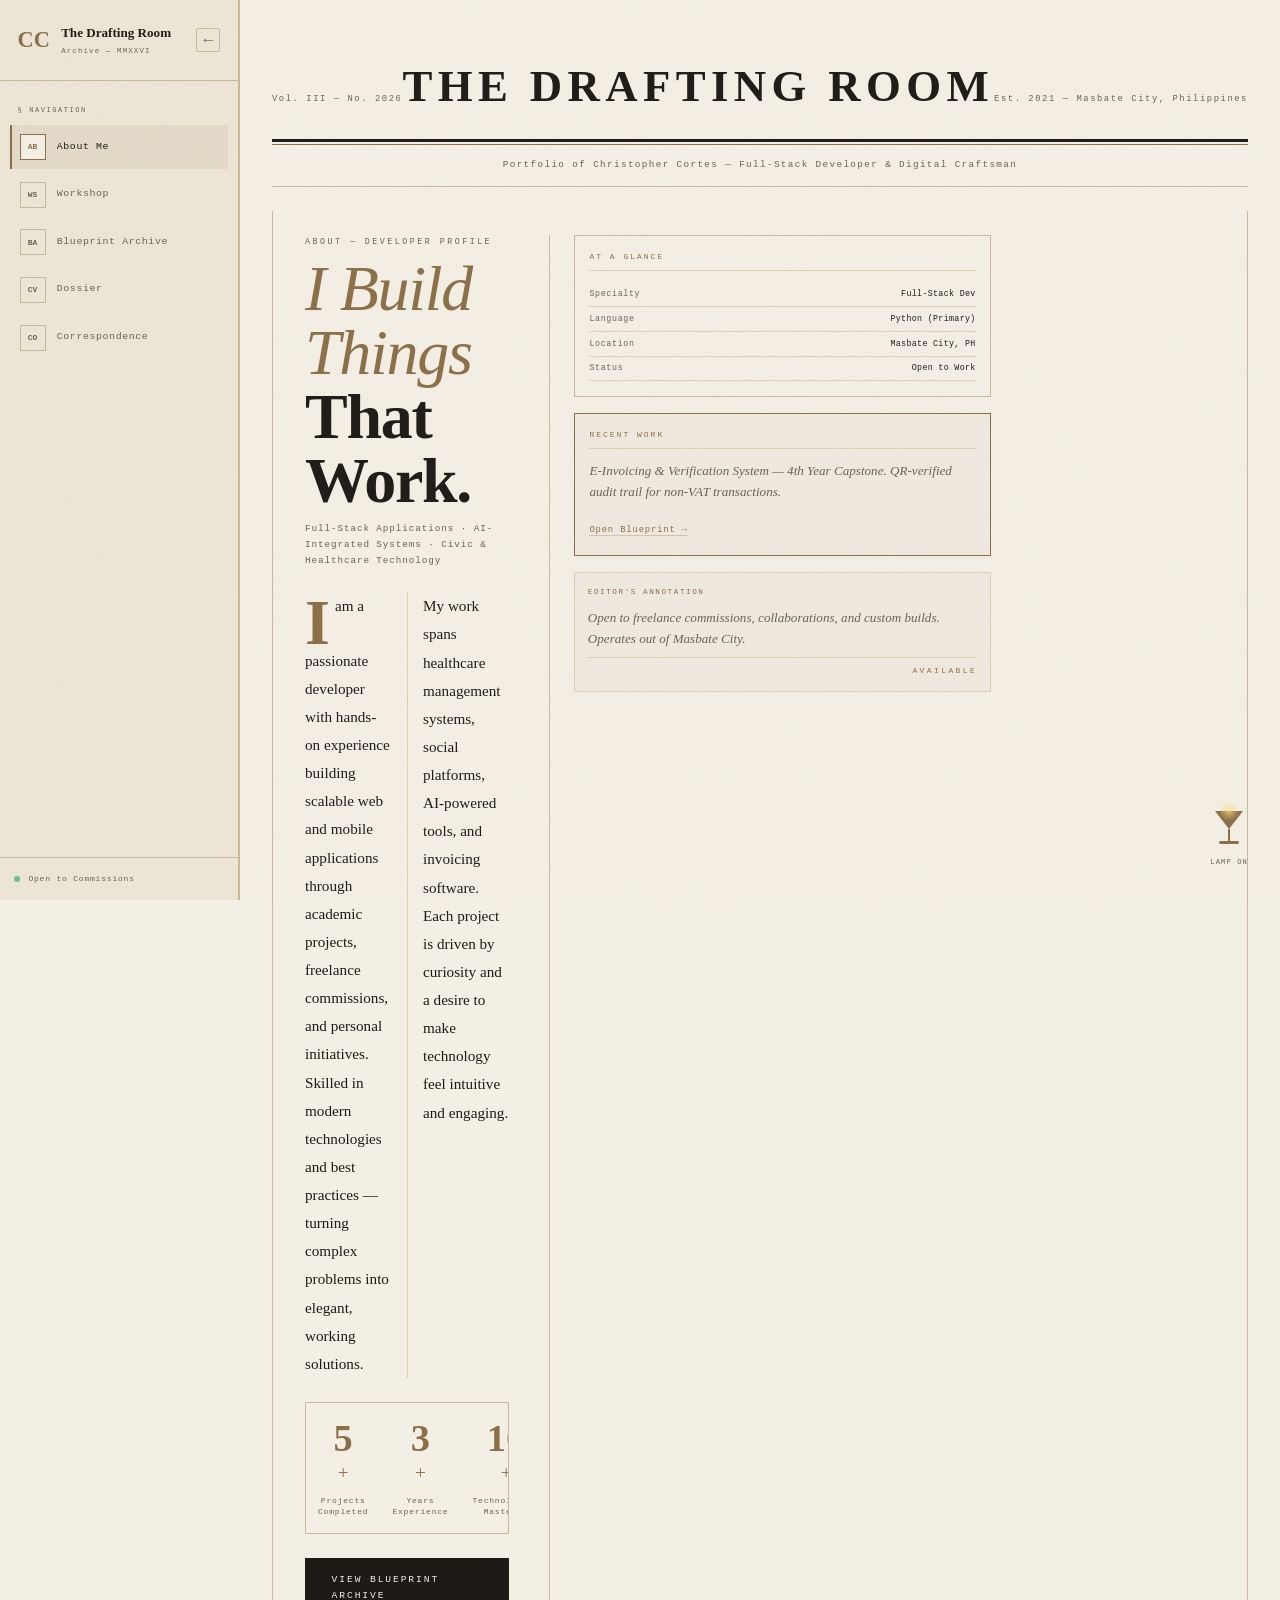
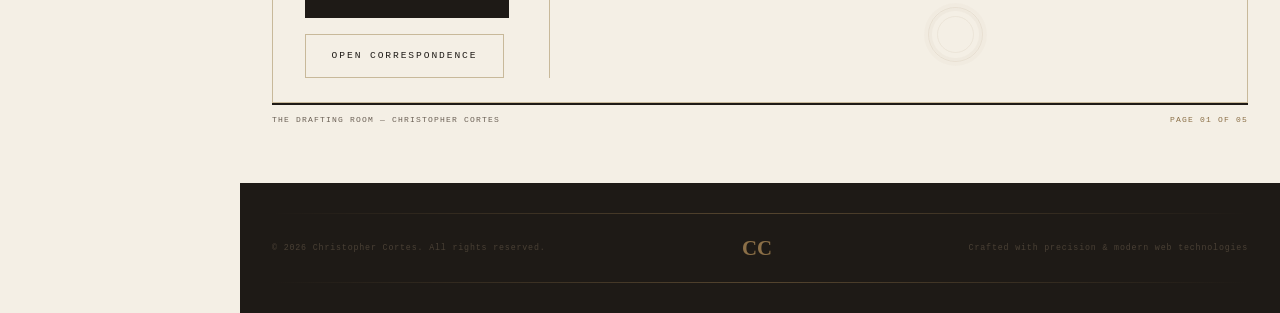
==== commit a19d5d31: "Updating HTML" ====
--- a/index.html
+++ b/index.html
@@ -135,46 +135,6 @@
 
             <div class="fp-body-grid">
 
-              <div class="fp-col-left">
-                <div class="fp-id-card">
-                  <div class="fp-id-label">IDENTIFICATION / DOSSIER</div>
-                  <div class="portrait-frame">
-                    <img src="./media/me11.png" alt="Christopher Cortes" class="portrait-img">
-                    <div class="portrait-wash"></div>
-                    <div class="portrait-corner tl"></div>
-                    <div class="portrait-corner tr"></div>
-                    <div class="portrait-corner bl"></div>
-                    <div class="portrait-corner br"></div>
-                  </div>
-                  <div class="fp-id-details">
-                    <div class="fp-id-name">Christopher Cortes</div>
-                    <div class="fp-id-role">Full-Stack Developer</div>
-                    <div class="fp-id-ref">FILE NO. CC-2026-01</div>
-                  </div>
-                  <div class="fp-socials">
-                    <p id="lets_connect">Connect With Me:</p>
-                    <div class="specialDiv">
-                      <a href="https://github.com/chris-crts" target="_blank" class="social-stamp" title="GitHub">GH</a>
-                      <a href="https://www.linkedin.com/in/christopher-cortes-a0021a28b/" target="_blank"
-                        class="social-stamp" title="LinkedIn">LI</a>
-                      <a href="https://www.facebook.com/chris.sssss.11" target="_blank" class="social-stamp"
-                        title="Facebook">FB</a>
-                      <a href="https://www.instagram.com/mr.chris_crts?" target="_blank"
-                        class="social-stamp" title="Instagram">IG</a>
-                      <a href="mailto:11corteschristopher@gmail.com" class="social-stamp" title="Email">&#9993;</a>
-                    </div>
-                  </div>
-                </div>
-
-                <div class="fp-sidebar-note">
-                  <div class="note-label">EDITOR'S ANNOTATION</div>
-                  <p class="note-text">Open to freelance commissions, collaborations, and custom builds. Operates out of
-                    Masbate City.</p>
-                  <div class="note-rule"></div>
-                  <span class="note-stamp">AVAILABLE</span>
-                </div>
-              </div>
-
               <div class="fp-col-main">
                 <div class="fp-headline-block">
                   <div class="fp-eyebrow">ABOUT &mdash; DEVELOPER PROFILE</div>
@@ -234,6 +194,13 @@
                   <p class="right-box-note">E-Invoicing &amp; Verification System — 4th Year Capstone. QR-verified audit
                     trail for non-VAT transactions.</p>
                   <a href="#blueprint-archive" class="box-link">Open Blueprint &rarr;</a>
+                </div>
+                <div class="fp-sidebar-note">
+                  <div class="note-label">EDITOR'S ANNOTATION</div>
+                  <p class="note-text">Open to freelance commissions, collaborations, and custom builds. Operates out of
+                    Masbate City.</p>
+                  <div class="note-rule"></div>
+                  <span class="note-stamp">AVAILABLE</span>
                 </div>
                 <div class="fp-coffee-mark" aria-hidden="true"></div>
               </div>
@@ -1045,6 +1012,27 @@
             <div class="dossier-doc reveal-up">
               <div class="dossier-sidebar">
                 <div class="dossier-wm" aria-hidden="true">CV</div>
+
+                <div class="dossier-id">
+                  <div class="dossier-id-label">IDENTIFICATION / DOSSIER</div>
+                  <div class="dossier-portrait">
+                    <img src="./media/me11.png" alt="Christopher Cortes">
+                  </div>
+                  <div class="dossier-id-name">Christopher Cortes</div>
+                  <div class="dossier-id-role">Full-Stack Developer</div>
+                  <div class="dossier-id-ref">FILE NO. CC-2026-01</div>
+                  <div class="dossier-socials">
+                    <a href="https://github.com/chris-crts" target="_blank" class="dossier-social-stamp" title="GitHub">GH</a>
+                    <a href="https://www.linkedin.com/in/christopher-cortes-a0021a28b/" target="_blank"
+                      class="dossier-social-stamp" title="LinkedIn">LI</a>
+                    <a href="https://www.facebook.com/chris.sssss.11" target="_blank" class="dossier-social-stamp"
+                      title="Facebook">FB</a>
+                    <a href="https://www.instagram.com/mr.chris_crts?" target="_blank"
+                      class="dossier-social-stamp" title="Instagram">IG</a>
+                    <a href="mailto:11corteschristopher@gmail.com" class="dossier-social-stamp" title="Email">&#9993;</a>
+                  </div>
+                </div>
+
                 <div class="dossier-sidebar-role">Computer Science Graduate &amp; Developer</div>
                 <div class="dossier-period">2021 &mdash; Present</div>
                 <div class="dossier-seal">
--- a/style.css
+++ b/style.css
@@ -21,6 +21,10 @@
   --font-editorial: 'IM Fell English', Georgia, serif;
   --font-mono: 'Courier Prime', 'Courier New', monospace;
   --font-body: 'Raleway', sans-serif;
+  --sidebar-w: 240px;
+  --sidebar-w-collapsed: 68px;
+  --bottomnav-h: 62px;
+  --topbar-h: 56px;
 }
 
 [data-theme="dark"] {
@@ -55,6 +59,11 @@
   text-decoration: none;
 }
 
+button {
+  font: inherit;
+  color: inherit;
+}
+
 .paper-texture {
   position: fixed;
   inset: 0;
@@ -269,156 +278,419 @@
   text-transform: uppercase;
 }
 
-.site-header {
+/* ======================================================= */
+/* APP SHELL — SIDEBAR / TOPBAR / BOTTOM NAV                */
+/* ======================================================= */
+
+.app-shell {
+  display: flex;
+  min-height: 100vh;
+}
+
+/* ---- Desktop sidebar ---- */
+
+.app-sidebar {
+  position: fixed;
+  top: 0;
+  left: 0;
+  bottom: 0;
+  width: var(--sidebar-w);
+  background: var(--paper-dark);
+  border-right: 2px solid var(--border);
+  display: flex;
+  flex-direction: column;
+  z-index: 900;
+  transition: width 0.3s cubic-bezier(0.4, 0, 0.2, 1), background 0.4s ease, border-color 0.4s ease;
+}
+
+.app-shell.is-collapsed .app-sidebar {
+  width: var(--sidebar-w-collapsed);
+}
+
+.sidebar-brand {
+  display: flex;
+  align-items: center;
+  gap: 0.7rem;
+  padding: 1.4rem 1.1rem;
+  border-bottom: 1px solid var(--border);
+}
+
+.sidebar-brand-mark {
+  font-family: var(--font-display);
+  font-size: 1.4rem;
+  font-weight: 900;
+  color: var(--accent);
+  flex-shrink: 0;
+  line-height: 1;
+}
+
+.sidebar-brand-text {
+  display: flex;
+  flex-direction: column;
+  overflow: hidden;
+  white-space: nowrap;
+  transition: opacity 0.2s ease;
+}
+
+.app-shell.is-collapsed .sidebar-brand-text {
+  opacity: 0;
+  pointer-events: none;
+  width: 0;
+}
+
+.sidebar-brand-title {
+  font-family: var(--font-display);
+  font-size: 0.82rem;
+  font-weight: 700;
+  color: var(--ink);
+}
+
+.sidebar-brand-sub {
+  font-family: var(--font-mono);
+  font-size: 0.46rem;
+  letter-spacing: 0.16em;
+  color: var(--ink-muted);
+}
+
+.sidebar-collapse-btn {
+  margin-left: auto;
+  width: 24px;
+  height: 24px;
+  flex-shrink: 0;
+  display: flex;
+  align-items: center;
+  justify-content: center;
+  background: none;
+  border: 1px solid var(--border);
+  color: var(--ink-muted);
+  cursor: pointer;
+  border-radius: 2px;
+  transition: all 0.2s ease;
+}
+
+.sidebar-collapse-btn:hover {
+  border-color: var(--accent);
+  color: var(--accent);
+}
+
+.app-shell.is-collapsed .sidebar-collapse-btn {
+  transform: rotate(180deg);
+}
+
+.sidebar-nav {
+  display: flex;
+  flex-direction: column;
+  padding: 0.9rem 0.6rem;
+  gap: 0.25rem;
+  flex: 1;
+  overflow-y: auto;
+}
+
+.sidebar-ref {
+  font-family: var(--font-mono);
+  font-size: 0.44rem;
+  letter-spacing: 0.22em;
+  text-transform: uppercase;
+  color: var(--ink-muted);
+  padding: 0.6rem 0.5rem 0.3rem;
+}
+
+.app-shell.is-collapsed .sidebar-ref {
+  opacity: 0;
+  height: 0;
+  padding: 0;
+  overflow: hidden;
+}
+
+.nav-item {
+  display: flex;
+  align-items: center;
+  gap: 0.7rem;
+  width: 100%;
+  padding: 0.55rem 0.5rem;
+  background: none;
+  border: none;
+  border-left: 2px solid transparent;
+  cursor: pointer;
+  text-align: left;
+  color: var(--ink-muted);
+  transition: background 0.18s ease, border-color 0.18s ease, color 0.18s ease;
+}
+
+.nav-item:hover {
+  background: rgba(139, 111, 71, 0.08);
+  color: var(--ink);
+}
+
+.nav-item:focus-visible {
+  outline: 2px solid var(--accent);
+  outline-offset: -2px;
+}
+
+.nav-item.is-active {
+  border-left-color: var(--accent);
+  background: rgba(139, 111, 71, 0.1);
+  color: var(--ink);
+}
+
+.nav-item-mark {
+  flex-shrink: 0;
+  width: 26px;
+  height: 26px;
+  display: flex;
+  align-items: center;
+  justify-content: center;
+  font-family: var(--font-mono);
+  font-size: 0.5rem;
+  font-weight: 700;
+  letter-spacing: 0.02em;
+  border: 1px solid var(--border);
+  color: var(--ink-muted);
+  transition: all 0.18s ease;
+}
+
+.nav-item.is-active .nav-item-mark {
+  border-color: var(--accent);
+  color: var(--accent);
+  background: var(--paper);
+}
+
+.nav-item-label {
+  font-family: var(--font-mono);
+  font-size: 0.62rem;
+  letter-spacing: 0.06em;
+  white-space: nowrap;
+  overflow: hidden;
+  text-overflow: ellipsis;
+  transition: opacity 0.2s ease;
+}
+
+.app-shell.is-collapsed .nav-item-label {
+  opacity: 0;
+  width: 0;
+}
+
+.app-shell.is-collapsed .nav-item {
+  justify-content: center;
+}
+
+.sidebar-footer {
+  padding: 0.9rem;
+  border-top: 1px solid var(--border);
+  display: flex;
+  flex-direction: column;
+  gap: 0.4rem;
+}
+
+.sidebar-status {
+  display: flex;
+  align-items: center;
+  gap: 0.5rem;
+  font-family: var(--font-mono);
+  font-size: 0.5rem;
+  letter-spacing: 0.1em;
+  color: var(--ink-muted);
+  white-space: nowrap;
+  overflow: hidden;
+}
+
+.sidebar-status-dot {
+  width: 6px;
+  height: 6px;
+  border-radius: 50%;
+  background: #6BBF8A;
+  flex-shrink: 0;
+}
+
+.app-shell.is-collapsed .sidebar-status span:last-child {
+  display: none;
+}
+
+/* ---- Mobile / tablet top bar ---- */
+
+.app-topbar {
+  display: none;
   position: fixed;
   top: 0;
   left: 0;
   right: 0;
-  z-index: 1000;
+  height: var(--topbar-h);
   background: rgba(244, 239, 229, 0.96);
   backdrop-filter: blur(10px);
   border-bottom: 2px solid var(--border);
-  transition: box-shadow 0.3s, background 0.4s;
-}
-
-[data-theme="dark"] .site-header {
-  background: rgba(28, 25, 23, 0.96);
-}
-
-.site-header.raised {
-  box-shadow: 0 2px 20px rgba(139, 111, 71, 0.12);
-}
-
-.header-inner {
-  max-width: 1200px;
-  margin: 0 auto;
-  display: flex;
   align-items: center;
   justify-content: space-between;
-  padding: 0.75rem 2rem;
-}
-
-.header-logo {
-  display: flex;
-  align-items: center;
-  gap: 0.75rem;
-}
-
-.logo-monogram {
+  padding: 0 1.1rem;
+  z-index: 950;
+  transition: box-shadow 0.3s, background 0.4s;
+}
+
+[data-theme="dark"] .app-topbar {
+  background: rgba(28, 25, 23, 0.96);
+}
+
+.app-topbar.raised {
+  box-shadow: 0 2px 20px rgba(139, 111, 71, 0.12);
+}
+
+.topbar-brand {
+  display: flex;
+  align-items: baseline;
+  gap: 0.5rem;
+}
+
+.topbar-mark {
   font-family: var(--font-display);
-  font-size: 1.6rem;
+  font-size: 1.15rem;
   font-weight: 900;
   color: var(--accent);
-  line-height: 1;
-}
-
-.logo-text {
-  display: flex;
-  flex-direction: column;
-}
-
-.logo-title {
-  font-family: var(--font-display);
-  font-size: 0.85rem;
-  font-weight: 700;
-  color: var(--ink);
-  letter-spacing: 0.02em;
-}
-
-.logo-sub {
-  font-family: var(--font-mono);
-  font-size: 0.5rem;
-  letter-spacing: 0.18em;
-  color: var(--ink-muted);
-}
-
-.header-nav {
-  display: flex;
-  gap: 2rem;
-}
-
-.header-nav a {
-  font-family: var(--font-mono);
-  font-size: 0.6rem;
-  letter-spacing: 0.15em;
+}
+
+.topbar-view-title {
+  font-family: var(--font-mono);
+  font-size: 0.58rem;
+  letter-spacing: 0.14em;
   text-transform: uppercase;
   color: var(--ink-muted);
-  position: relative;
-  padding-bottom: 2px;
-  transition: color 0.2s;
-}
-
-.header-nav a::after {
-  content: '';
-  position: absolute;
+}
+
+/* ---- Mobile bottom nav ---- */
+
+.app-bottomnav {
+  display: none;
+  position: fixed;
   bottom: 0;
   left: 0;
-  width: 0;
-  height: 1px;
-  background: var(--accent);
-  transition: width 0.25s;
-}
-
-.header-nav a:hover {
-  color: var(--accent);
-}
-
-.header-nav a:hover::after {
-  width: 100%;
-}
-
-.nav-toggle {
-  display: none;
+  right: 0;
+  height: calc(var(--bottomnav-h) + env(safe-area-inset-bottom, 0px));
+  padding-bottom: env(safe-area-inset-bottom, 0px);
+  background: rgba(244, 239, 229, 0.97);
+  backdrop-filter: blur(10px);
+  border-top: 2px solid var(--border);
+  z-index: 950;
+  justify-content: space-around;
+  align-items: stretch;
+}
+
+[data-theme="dark"] .app-bottomnav {
+  background: rgba(28, 25, 23, 0.97);
+}
+
+.bottomnav-item {
+  flex: 1;
+  display: flex;
   flex-direction: column;
-  gap: 5px;
+  align-items: center;
+  justify-content: center;
+  gap: 0.2rem;
   background: none;
   border: none;
+  color: var(--ink-muted);
   cursor: pointer;
-  padding: 0.4rem;
-}
-
-.nav-toggle span {
+  min-width: 44px;
+  min-height: 44px;
+  transition: color 0.18s ease;
+}
+
+.bottomnav-item:focus-visible {
+  outline: 2px solid var(--accent);
+  outline-offset: -3px;
+}
+
+.bottomnav-mark {
+  width: 24px;
+  height: 24px;
+  display: flex;
+  align-items: center;
+  justify-content: center;
+  font-family: var(--font-mono);
+  font-size: 0.46rem;
+  font-weight: 700;
+  border: 1px solid var(--border);
+  transition: all 0.18s ease;
+}
+
+.bottomnav-item.is-active {
+  color: var(--accent);
+}
+
+.bottomnav-item.is-active .bottomnav-mark {
+  border-color: var(--accent);
+  color: var(--accent);
+  background: rgba(139, 111, 71, 0.1);
+}
+
+.bottomnav-text {
+  font-family: var(--font-mono);
+  font-size: 0.44rem;
+  letter-spacing: 0.04em;
+  text-transform: uppercase;
+}
+
+/* ---- Main content region ---- */
+
+.app-main {
+  flex: 1;
+  margin-left: var(--sidebar-w);
+  min-width: 0;
+  transition: margin-left 0.3s cubic-bezier(0.4, 0, 0.2, 1);
+}
+
+.app-shell.is-collapsed .app-main {
+  margin-left: var(--sidebar-w-collapsed);
+}
+
+.app-view {
+  display: none;
+}
+
+.app-view.is-active {
   display: block;
-  width: 22px;
-  height: 1.5px;
-  background: var(--ink);
-  transition: 0.3s;
-}
-
+}
+
+@media (max-width: 1024px) {
+  .app-sidebar {
+    display: none;
+  }
+
+  .app-topbar {
+    display: flex;
+  }
+
+  .app-bottomnav {
+    display: flex;
+  }
+
+  .app-main {
+    margin-left: 0;
+    padding-top: var(--topbar-h);
+    padding-bottom: var(--bottomnav-h);
+  }
+
+  .app-shell.is-collapsed .app-main {
+    margin-left: 0;
+  }
+}
+
+.site-header,
+.header-nav,
+.nav-toggle,
 .mobile-nav {
-  display: none;
-  flex-direction: column;
-  gap: 0;
-  border-top: 1px solid var(--border);
-  background: var(--paper);
-}
-
-.mobile-nav.open {
-  display: flex;
-}
-
-.mobile-nav a {
-  font-family: var(--font-mono);
-  font-size: 0.65rem;
-  letter-spacing: 0.18em;
-  text-transform: uppercase;
-  color: var(--ink-muted);
-  padding: 0.75rem 2rem;
-  border-bottom: 1px solid var(--border-light);
-  transition: color 0.2s, background 0.2s;
-}
-
-.mobile-nav a:hover {
-  color: var(--accent);
-  background: rgba(139, 111, 71, 0.05);
+  display: none !important;
 }
 
 .front-page {
   min-height: 100vh;
-  padding: 6rem 2rem 3rem;
+  padding: 3rem 2rem 3rem;
   display: flex;
   align-items: flex-start;
   justify-content: center;
+}
+
+@media (max-width: 1024px) {
+  .front-page {
+    padding: 1.5rem 1rem 2rem;
+  }
 }
 
 .fp-inner {
@@ -799,6 +1071,7 @@
   border: 1px solid var(--ink);
   transition: all 0.2s;
   display: inline-block;
+  cursor: pointer;
 }
 
 .cta-primary:hover {
@@ -818,6 +1091,7 @@
   border: 1px solid var(--border);
   transition: all 0.2s;
   display: inline-block;
+  cursor: pointer;
 }
 
 .cta-secondary:hover {
@@ -964,8 +1238,14 @@
 .doc-section-inner {
   max-width: 1200px;
   margin: 0 auto;
-  padding: 5rem 2rem 3rem;
+  padding: 3rem 2rem 3rem;
   position: relative;
+}
+
+@media (max-width: 1024px) {
+  .doc-section-inner {
+    padding: 2rem 1.2rem 2.5rem;
+  }
 }
 
 .section-fold-corner {
@@ -1178,13 +1458,13 @@
 .case-files-list {
   display: flex;
   flex-direction: column;
-  gap: 2rem;
+  gap: 2.5rem;
   margin-bottom: 3rem;
 }
 
 .case-file {
-  display: grid;
-  grid-template-columns: 80px 280px 1fr;
+  display: flex;
+  flex-direction: column;
   border: 1px solid rgba(139, 111, 71, 0.25);
   overflow: hidden;
   background: rgba(255, 255, 255, 0.03);
@@ -1197,27 +1477,26 @@
   transform: translateY(-2px);
 }
 
-.cf-flip {
-  grid-template-columns: 80px 1fr 280px;
-}
-
-.cf-flip .cf-img-col {
-  order: 3;
-}
-
-.cf-flip .cf-body {
-  order: 2;
+.case-file--featured {
+  border: 2px solid rgba(184, 149, 106, 0.5);
+  box-shadow: 0 0 0 1px rgba(184, 149, 106, 0.15);
+}
+
+.case-file--featured:hover {
+  border-color: var(--accent-light);
+  box-shadow: 0 12px 50px rgba(0, 0, 0, 0.45), 0 0 0 1px rgba(184, 149, 106, 0.4);
 }
 
 .cf-sidebar {
   background: rgba(139, 111, 71, 0.12);
-  padding: 1.5rem 0.75rem;
-  display: flex;
-  flex-direction: column;
+  padding: 0.7rem 1.2rem;
+  display: flex;
+  flex-direction: row;
   align-items: center;
-  gap: 0.8rem;
-  border-right: 1px solid rgba(139, 111, 71, 0.2);
-  text-align: center;
+  gap: 1.1rem;
+  border-bottom: 1px solid rgba(139, 111, 71, 0.2);
+  text-align: left;
+  flex-wrap: wrap;
 }
 
 .cf-file-num {
@@ -1227,16 +1506,19 @@
   text-transform: uppercase;
   color: rgba(232, 224, 208, 0.4);
   line-height: 1.4;
+  display: flex;
+  align-items: baseline;
+  gap: 0.45rem;
+  white-space: nowrap;
 }
 
 .cf-file-num span {
-  display: block;
+  display: inline-block;
   font-family: var(--font-display);
-  font-size: 1.8rem;
+  font-size: 1.1rem;
   font-weight: 900;
   color: var(--accent-light);
   line-height: 1;
-  margin-top: 0.2rem;
 }
 
 .cf-status {
@@ -1247,6 +1529,7 @@
   padding: 0.2rem 0.4rem;
   border: 1px solid;
   line-height: 1.4;
+  flex-shrink: 0;
 }
 
 .cf-status--active {
@@ -1254,21 +1537,75 @@
   border-color: #6BBF8A;
 }
 
+.cf-status--completed {
+  color: var(--accent-light);
+  border-color: var(--accent-light);
+}
+
+.cf-file-num-new {
+  display: inline-block;
+  font-family: var(--font-mono);
+  font-size: 0.5rem;
+  font-weight: 700;
+  letter-spacing: 0.14em;
+  color: var(--ink);
+  background: var(--accent-light);
+  padding: 0.1rem 0.4rem;
+  border-radius: 2px;
+}
+
 .cf-category {
   font-family: var(--font-mono);
-  font-size: 0.42rem;
-  letter-spacing: 0.1em;
-  color: rgba(232, 224, 208, 0.3);
-  writing-mode: vertical-rl;
-  text-orientation: mixed;
-  transform: rotate(180deg);
-  margin-top: auto;
+  font-size: 0.46rem;
+  letter-spacing: 0.14em;
+  text-transform: uppercase;
+  color: rgba(232, 224, 208, 0.4);
+  margin-left: auto;
+  white-space: nowrap;
 }
 
 .cf-img-col {
   position: relative;
   overflow: hidden;
-  min-height: 220px;
+  width: 100%;
+  aspect-ratio: 4 / 3;
+  min-height: 260px;
+  background: rgba(0, 0, 0, 0.15);
+}
+
+.case-file--featured .cf-img-col {
+  aspect-ratio: 4 / 3;
+  min-height: 300px;
+}
+
+@media (min-width: 600px) {
+  .cf-img-col {
+    aspect-ratio: 16 / 9;
+    min-height: 340px;
+  }
+
+  .case-file--featured .cf-img-col {
+    aspect-ratio: 16 / 9;
+    min-height: 400px;
+  }
+}
+
+@media (min-width: 1024px) {
+  .cf-img-col {
+    aspect-ratio: 16 / 9;
+    min-height: 440px;
+  }
+
+  .case-file--featured .cf-img-col {
+    aspect-ratio: 21 / 9;
+    min-height: 560px;
+  }
+}
+
+@media (min-width: 1440px) {
+  .case-file--featured .cf-img-col {
+    min-height: 620px;
+  }
 }
 
 .cf-img-frame {
@@ -1298,11 +1635,29 @@
   pointer-events: none;
 }
 
+.case-file--featured .cf-img-overlay {
+  background: linear-gradient(135deg, rgba(139, 111, 71, 0.08) 0%, transparent 45%, rgba(0, 0, 0, 0.28) 100%);
+}
+
 .cf-body {
   padding: 1.8rem;
   display: flex;
   flex-direction: column;
   gap: 0.9rem;
+}
+
+.case-file--featured .cf-body {
+  padding: 2rem 2.2rem 2.2rem;
+}
+
+@media (min-width: 768px) {
+  .case-file--featured .cf-title {
+    font-size: 1.9rem;
+  }
+
+  .case-file--featured .cf-subtitle {
+    font-size: 0.66rem;
+  }
 }
 
 .cf-title-block {
@@ -1329,8 +1684,8 @@
 
 .cf-field-grid {
   display: grid;
-  grid-template-columns: 1fr 1fr;
-  gap: 0.8rem;
+  grid-template-columns: repeat(auto-fit, minmax(260px, 1fr));
+  gap: 0.8rem 1.4rem;
 }
 
 .cf-field {
@@ -1410,6 +1765,236 @@
 .cf-action-link:hover {
   color: var(--accent-light);
   border-color: var(--accent-light);
+}
+
+.cf-action-link--live {
+  color: #6BBF8A;
+  border-color: rgba(107, 191, 138, 0.4);
+}
+
+.cf-action-link--live:hover {
+  color: #86D6A6;
+  border-color: #86D6A6;
+}
+
+/* ---- Case-file carousel ---- */
+
+.cf-carousel {
+  cursor: default;
+}
+
+.cf-carousel-track {
+  display: flex;
+  width: 100%;
+  height: 100%;
+  position: relative;
+}
+
+.cf-carousel-slide {
+  position: absolute;
+  inset: 0;
+  opacity: 0;
+  visibility: hidden;
+  transition: opacity 0.5s ease;
+  pointer-events: none;
+}
+
+.cf-carousel-slide.is-active {
+  opacity: 1;
+  visibility: visible;
+  pointer-events: auto;
+  position: relative;
+}
+
+.cf-carousel-slide img {
+  width: 100%;
+  height: 100%;
+  object-fit: contain;
+  display: block;
+}
+
+.cf-carousel-btn {
+  position: absolute;
+  top: 50%;
+  transform: translateY(-50%);
+  width: 34px;
+  height: 34px;
+  display: flex;
+  align-items: center;
+  justify-content: center;
+  background: rgba(30, 26, 22, 0.55);
+  color: #E8E0D0;
+  border: 1px solid rgba(139, 111, 71, 0.5);
+  border-radius: 50%;
+  font-size: 1rem;
+  line-height: 1;
+  cursor: pointer;
+  z-index: 5;
+  opacity: 0;
+  transition: opacity 0.25s ease, background 0.2s ease, border-color 0.2s ease;
+}
+
+.cf-carousel:hover .cf-carousel-btn {
+  opacity: 1;
+}
+
+.cf-carousel-btn:hover {
+  background: var(--accent);
+  border-color: var(--accent);
+  color: var(--paper);
+}
+
+.cf-carousel-btn--prev {
+  left: 10px;
+}
+
+.cf-carousel-btn--next {
+  right: 10px;
+}
+
+.cf-carousel-dots {
+  position: absolute;
+  bottom: 10px;
+  left: 50%;
+  transform: translateX(-50%);
+  display: flex;
+  gap: 6px;
+  z-index: 5;
+}
+
+.cf-carousel-dots button {
+  width: 6px;
+  height: 6px;
+  border-radius: 50%;
+  border: 1px solid rgba(232, 224, 208, 0.6);
+  background: rgba(30, 26, 22, 0.4);
+  cursor: pointer;
+  padding: 0;
+  transition: background 0.2s ease, transform 0.2s ease, border-color 0.2s ease;
+}
+
+.cf-carousel-dots button.is-active {
+  background: var(--accent-light);
+  border-color: var(--accent-light);
+  transform: scale(1.3);
+}
+
+.cf-carousel-counter {
+  position: absolute;
+  top: 10px;
+  right: 10px;
+  display: flex;
+  gap: 0.2rem;
+  align-items: baseline;
+  font-family: var(--font-mono);
+  font-size: 0.5rem;
+  letter-spacing: 0.1em;
+  color: rgba(232, 224, 208, 0.75);
+  background: rgba(30, 26, 22, 0.55);
+  border: 1px solid rgba(139, 111, 71, 0.4);
+  padding: 0.2rem 0.5rem;
+  z-index: 5;
+}
+
+.cf-carousel-counter span:first-child {
+  color: var(--accent-light);
+  font-weight: 700;
+}
+
+@media (min-width: 1024px) {
+  .case-file--featured .cf-carousel-btn {
+    width: 44px;
+    height: 44px;
+    font-size: 1.3rem;
+  }
+
+  .case-file--featured .cf-carousel-btn--prev {
+    left: 16px;
+  }
+
+  .case-file--featured .cf-carousel-btn--next {
+    right: 16px;
+  }
+
+  .case-file--featured .cf-carousel-dots {
+    bottom: 16px;
+    gap: 8px;
+  }
+
+  .case-file--featured .cf-carousel-dots button {
+    width: 8px;
+    height: 8px;
+  }
+
+  .case-file--featured .cf-carousel-counter {
+    top: 16px;
+    right: 16px;
+    font-size: 0.6rem;
+    padding: 0.3rem 0.65rem;
+  }
+}
+
+/* ---- Case-file feature grid / workflow ---- */
+
+.cf-feature-section {
+  display: flex;
+  flex-direction: column;
+  gap: 0.6rem;
+  border-top: 1px solid rgba(139, 111, 71, 0.2);
+  padding-top: 0.9rem;
+}
+
+.cf-feature-grid {
+  display: flex;
+  flex-wrap: wrap;
+  gap: 0.4rem;
+}
+
+.cf-feature-grid span {
+  font-family: var(--font-mono);
+  font-size: 0.56rem;
+  letter-spacing: 0.05em;
+  padding: 0.25rem 0.6rem;
+  border: 1px solid rgba(139, 111, 71, 0.3);
+  color: rgba(232, 224, 208, 0.65);
+  background: rgba(139, 111, 71, 0.06);
+  transition: all 0.18s ease;
+}
+
+.cf-feature-grid span:hover {
+  border-color: var(--accent-light);
+  color: var(--accent-light);
+  background: rgba(139, 111, 71, 0.12);
+}
+
+.cf-workflow {
+  display: flex;
+  flex-direction: column;
+  gap: 0.6rem;
+  border-top: 1px solid rgba(139, 111, 71, 0.2);
+  padding-top: 0.9rem;
+}
+
+.cf-workflow-line {
+  display: flex;
+  flex-wrap: wrap;
+  align-items: center;
+  gap: 0.5rem;
+  font-family: var(--font-mono);
+  font-size: 0.58rem;
+  letter-spacing: 0.08em;
+  text-transform: uppercase;
+}
+
+.cf-workflow-line span:not(:nth-child(even)) {
+  color: rgba(232, 224, 208, 0.7);
+  padding: 0.25rem 0.55rem;
+  border: 1px solid rgba(139, 111, 71, 0.3);
+}
+
+.cf-workflow-line span:nth-child(even) {
+  color: var(--accent-light);
+  font-size: 0.7rem;
 }
 
 .dossier-doc {
@@ -1795,18 +2380,6 @@
   .fp-lede-col {
     column-count: 1;
   }
-
-  .case-file {
-    grid-template-columns: 60px 1fr;
-  }
-
-  .cf-flip {
-    grid-template-columns: 60px 1fr;
-  }
-
-  .cf-flip .cf-body {
-    order: 2;
-  }
 }
 
 #lets_connect {
@@ -1818,10 +2391,6 @@
 }
 
 @media (max-width: 768px) {
-  .header-nav {
-    display: none;
-  }
-
   .cf-field-grid {
     display: grid;
     grid-template-columns: 1fr;
@@ -1898,10 +2467,6 @@
     box-shadow: 0px 0px 2px #dc3131;
   }
 
-  .nav-toggle {
-    display: flex;
-  }
-
   .fp-body-grid {
     grid-template-columns: 1fr;
     gap: 1.5rem;
@@ -1962,33 +2527,23 @@
   }
 
   .lamp-toggle {
-    bottom: 1rem;
+    bottom: calc(var(--bottomnav-h) + 0.8rem);
     right: 1rem;
   }
+
+  .cf-carousel-btn {
+    opacity: 1;
+    width: 28px;
+    height: 28px;
+  }
+
+  .cf-feature-grid span,
+  .cf-workflow-line span {
+    font-size: 0.52rem;
+  }
 }
 
 @media (max-width: 480px) {
-  .front-page {
-    padding: 6rem 1rem 2rem;
-  }
-
-  .case-file {
-    grid-template-columns: 1fr;
-  }
-
-  .cf-sidebar {
-    flex-direction: row;
-    padding: 0.8rem 1rem;
-    gap: 1rem;
-  }
-
-  .cf-category {
-    writing-mode: horizontal-tb;
-    text-orientation: mixed;
-    transform: none;
-    margin-top: 0;
-  }
-
   .fp-ctas {
     flex-direction: column;
   }
@@ -2013,4 +2568,12 @@
   .masthead-title {
     font-size: clamp(1.2rem, 6vw, 1.8rem);
   }
+
+  .cf-workflow-line {
+    gap: 0.3rem;
+  }
+
+  .cf-workflow-line span:not(:nth-child(even)) {
+    padding: 0.2rem 0.4rem;
+  }
 }
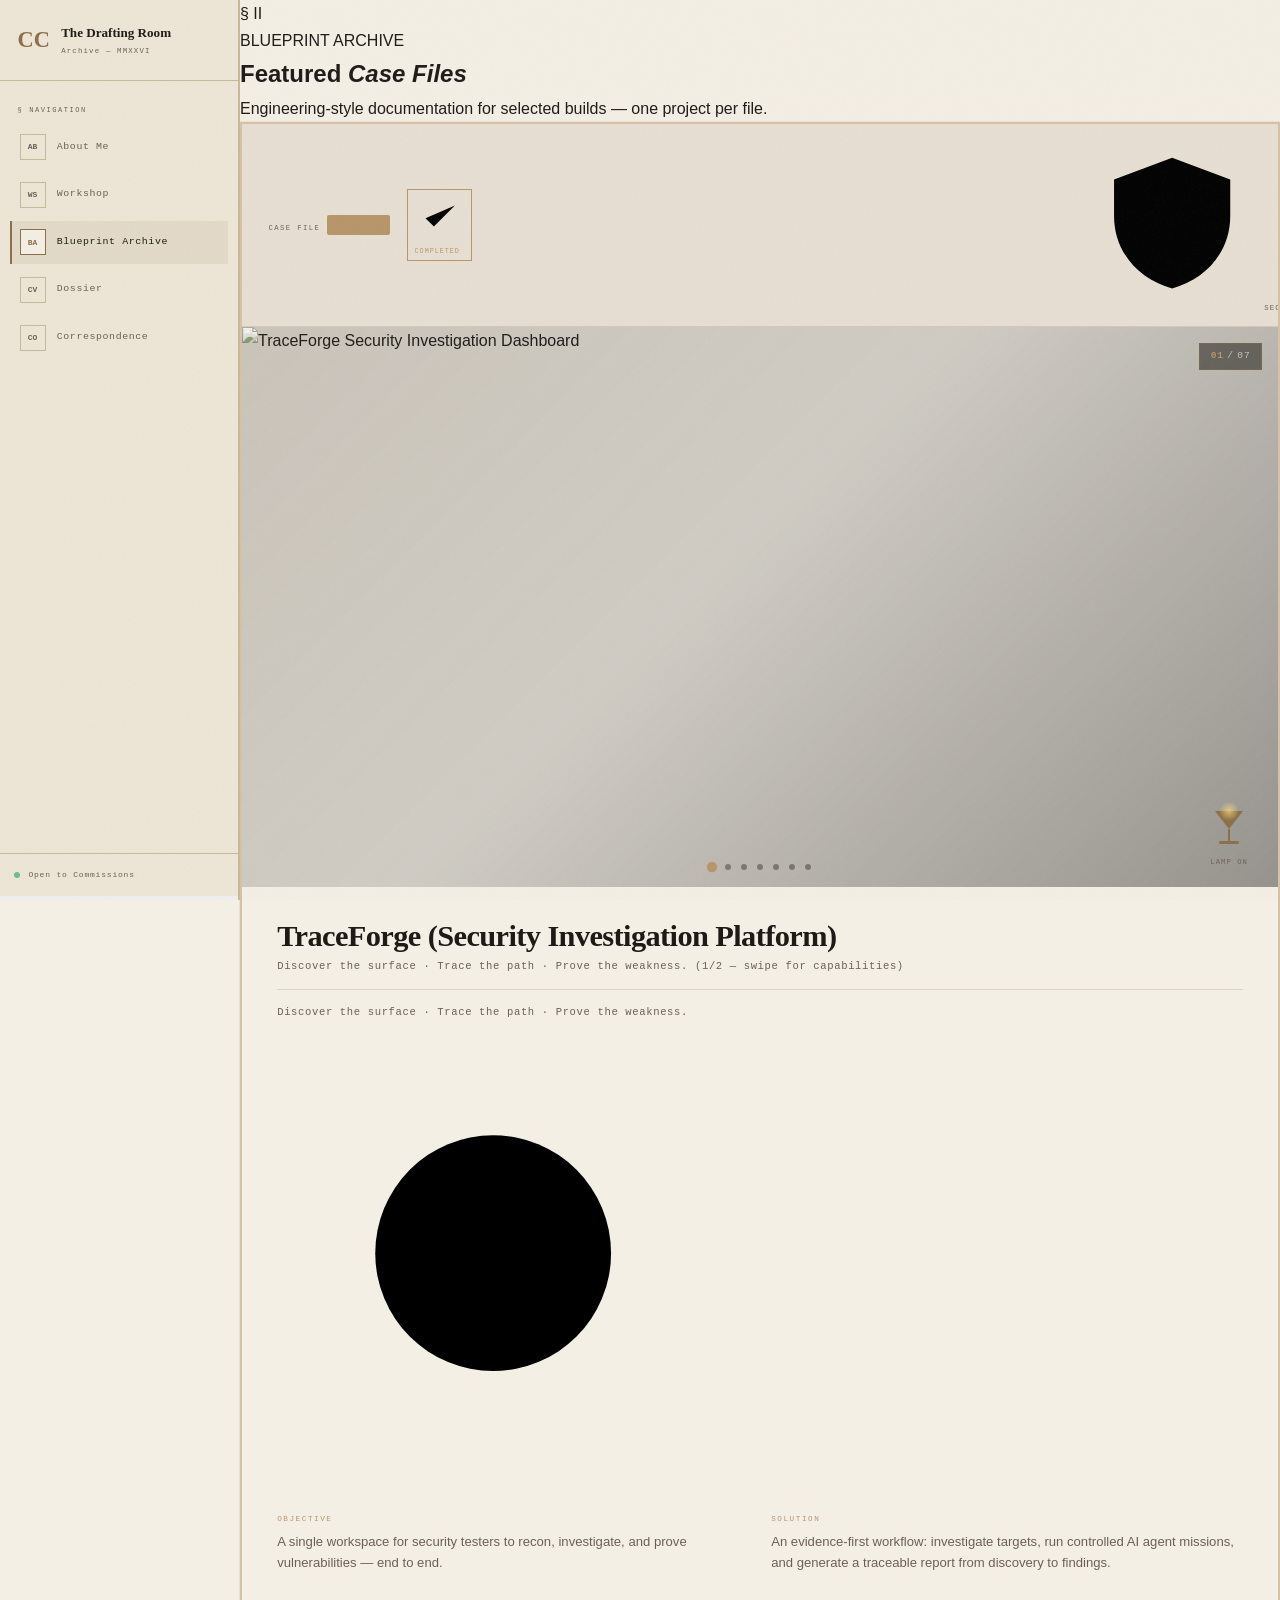
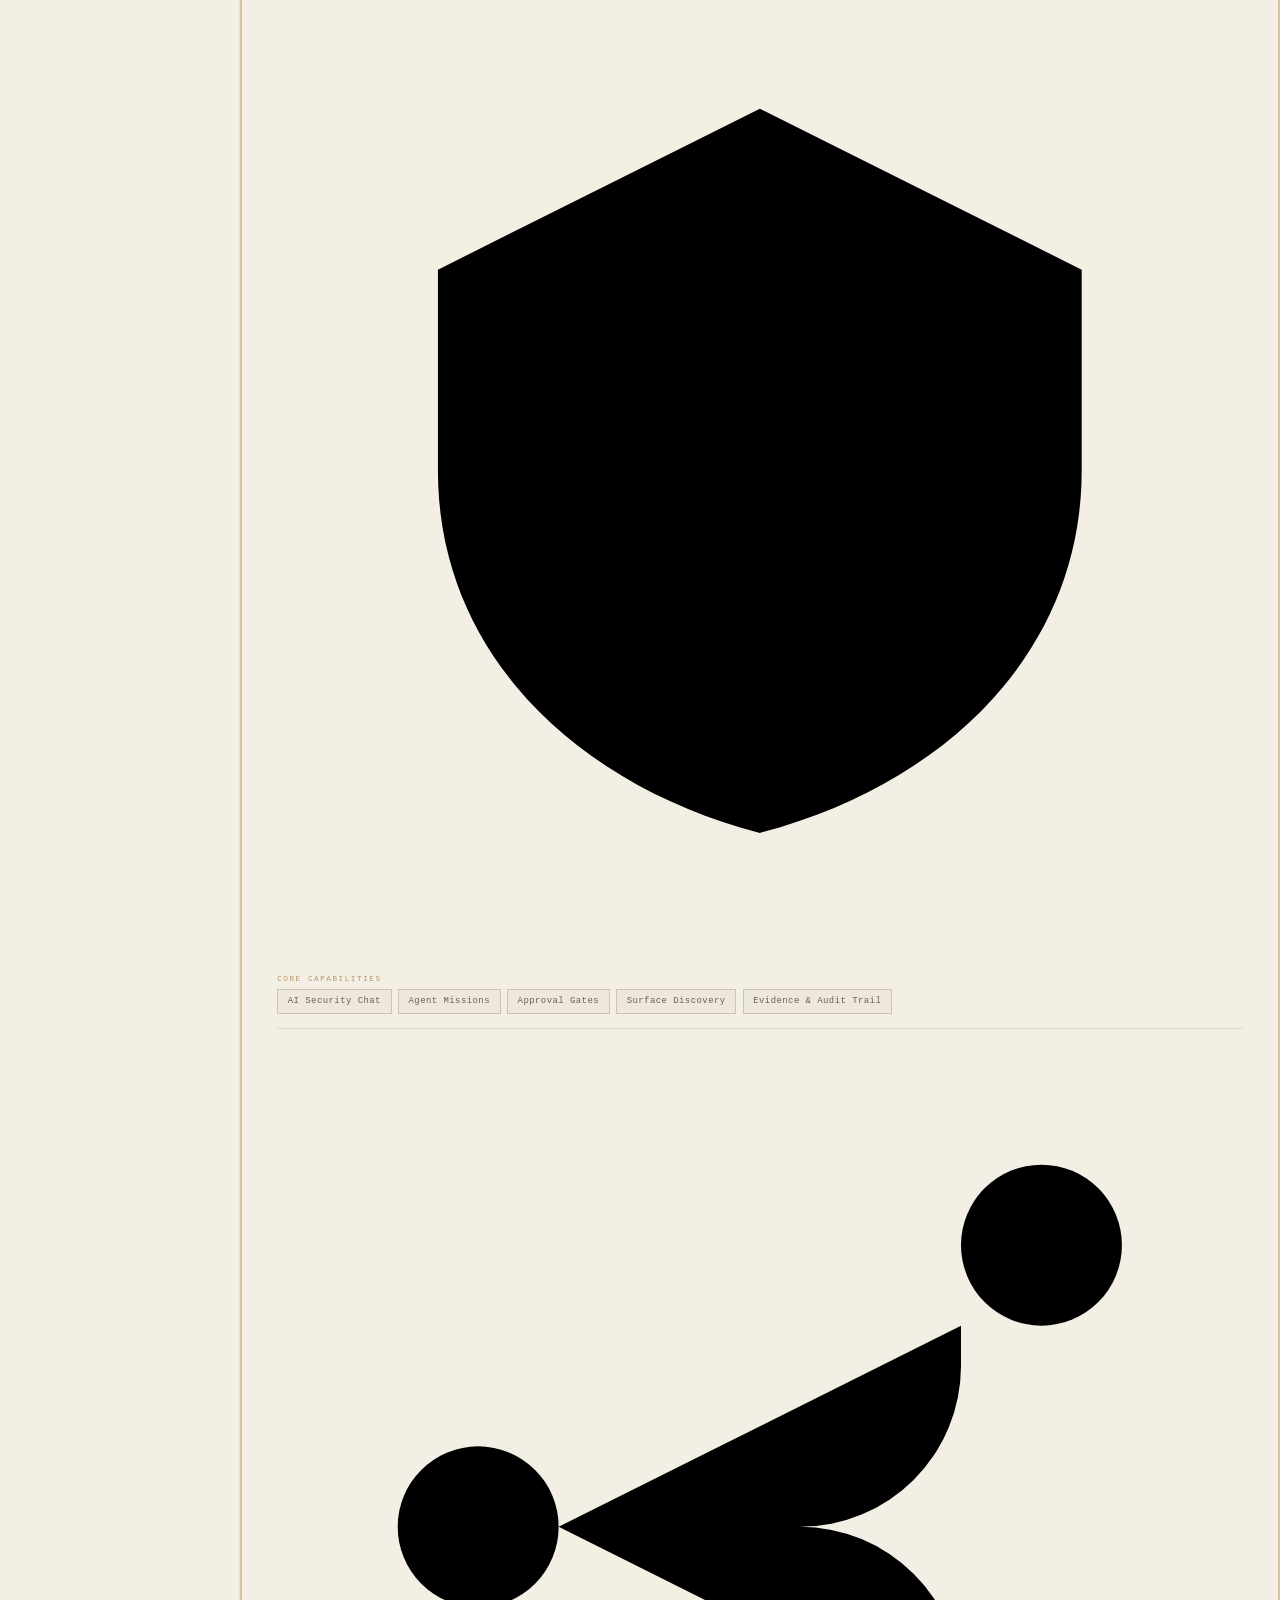
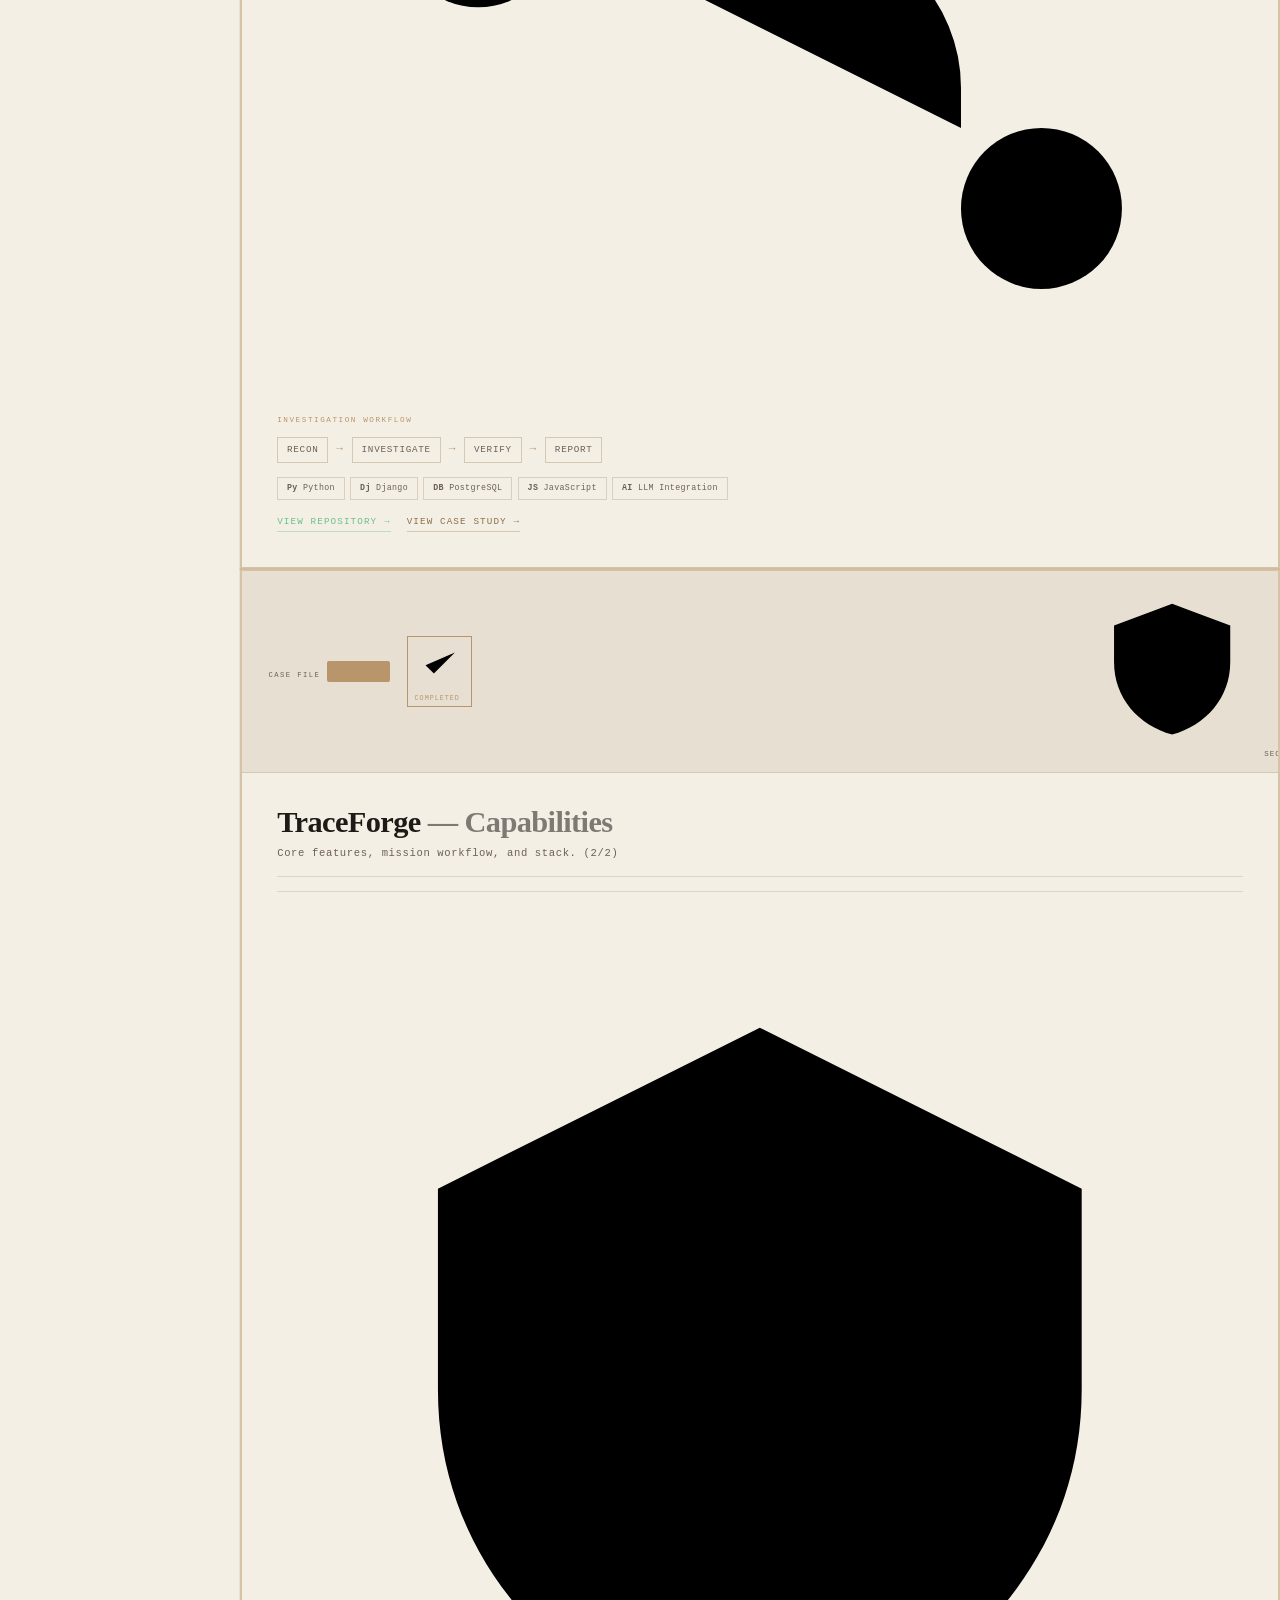
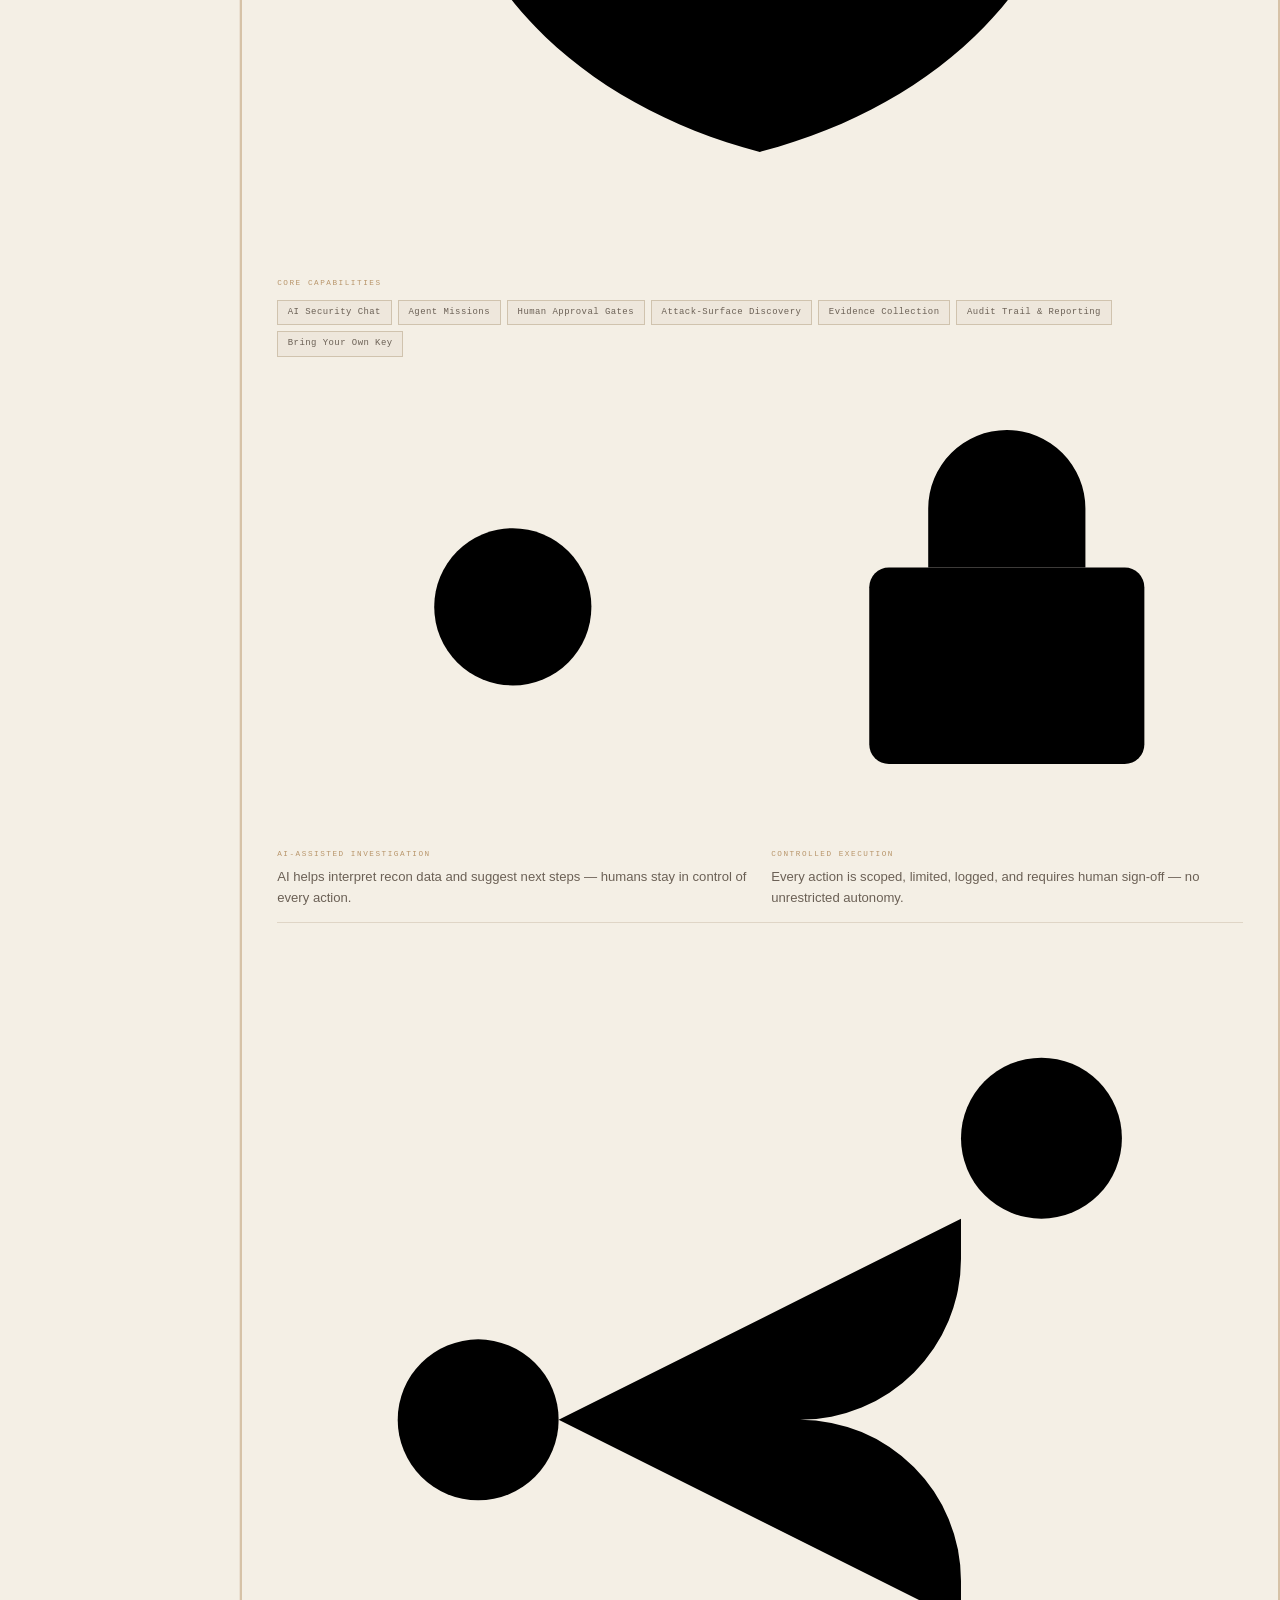
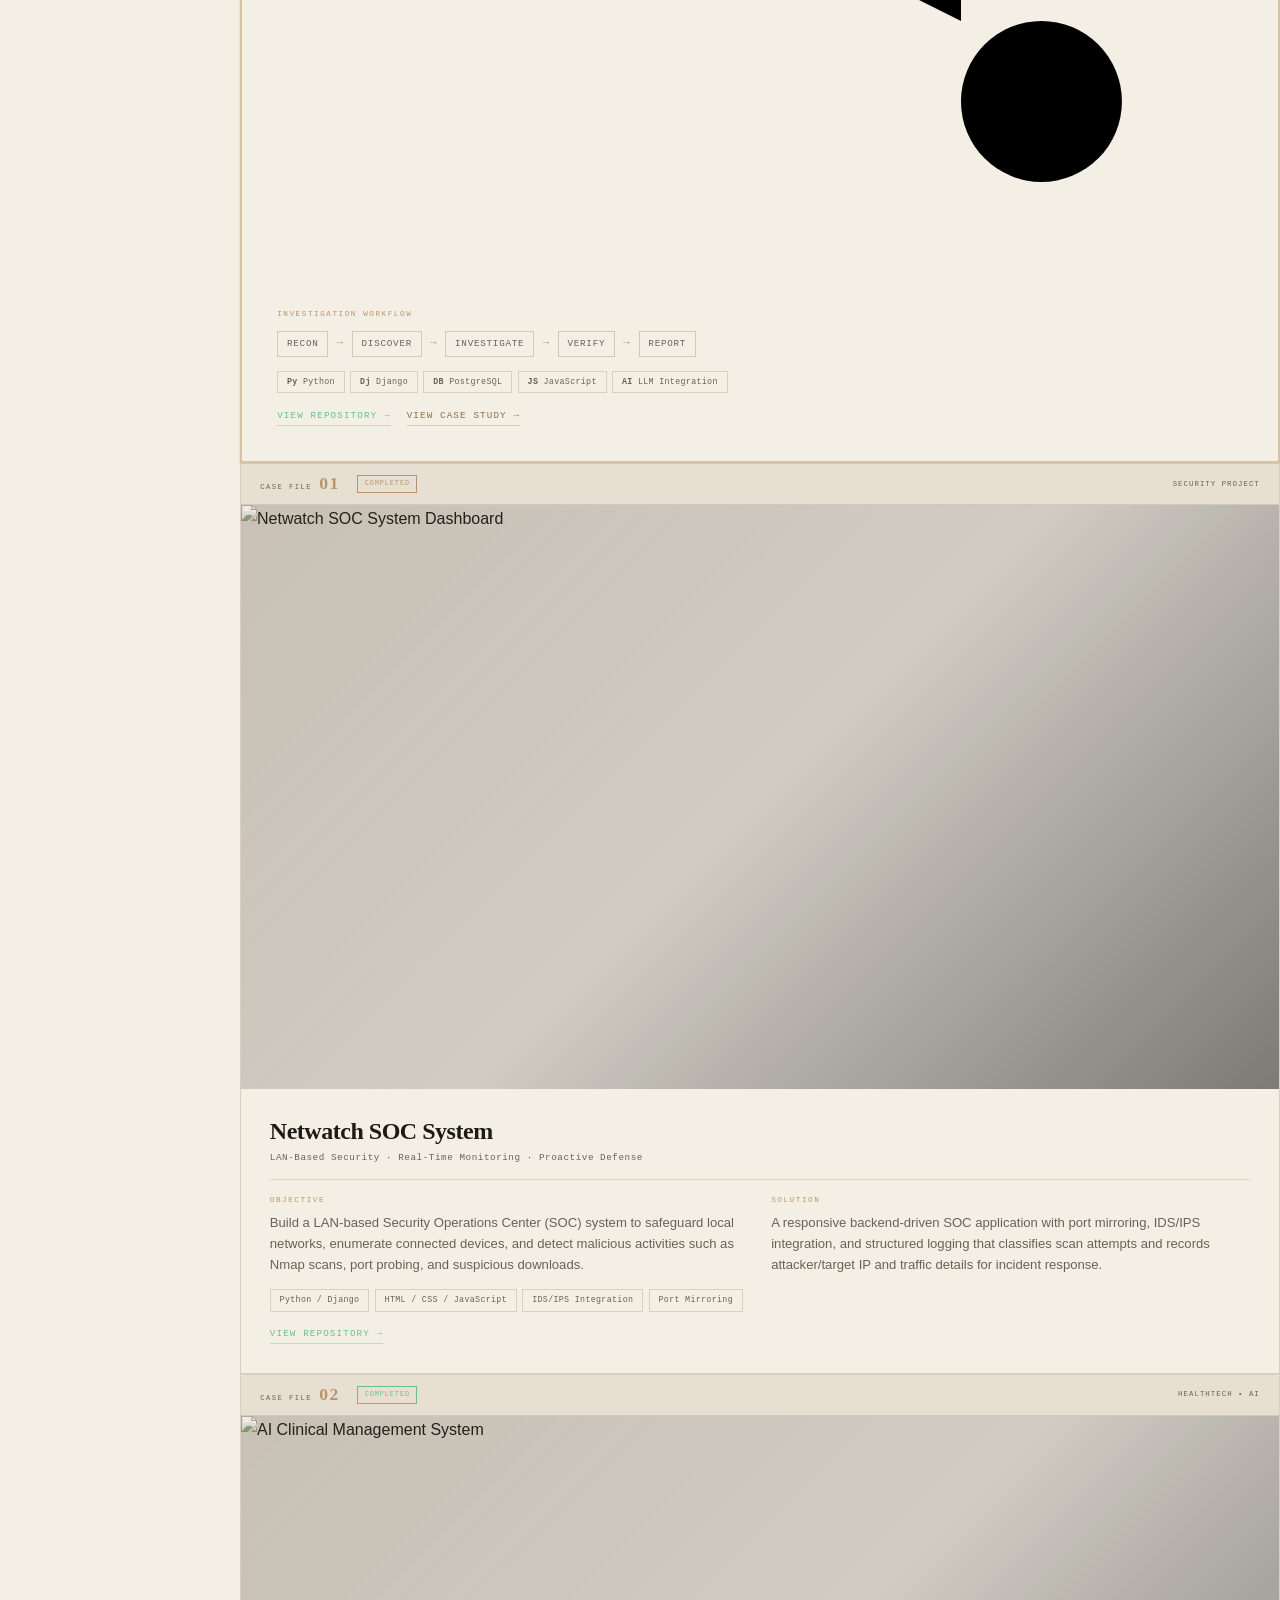
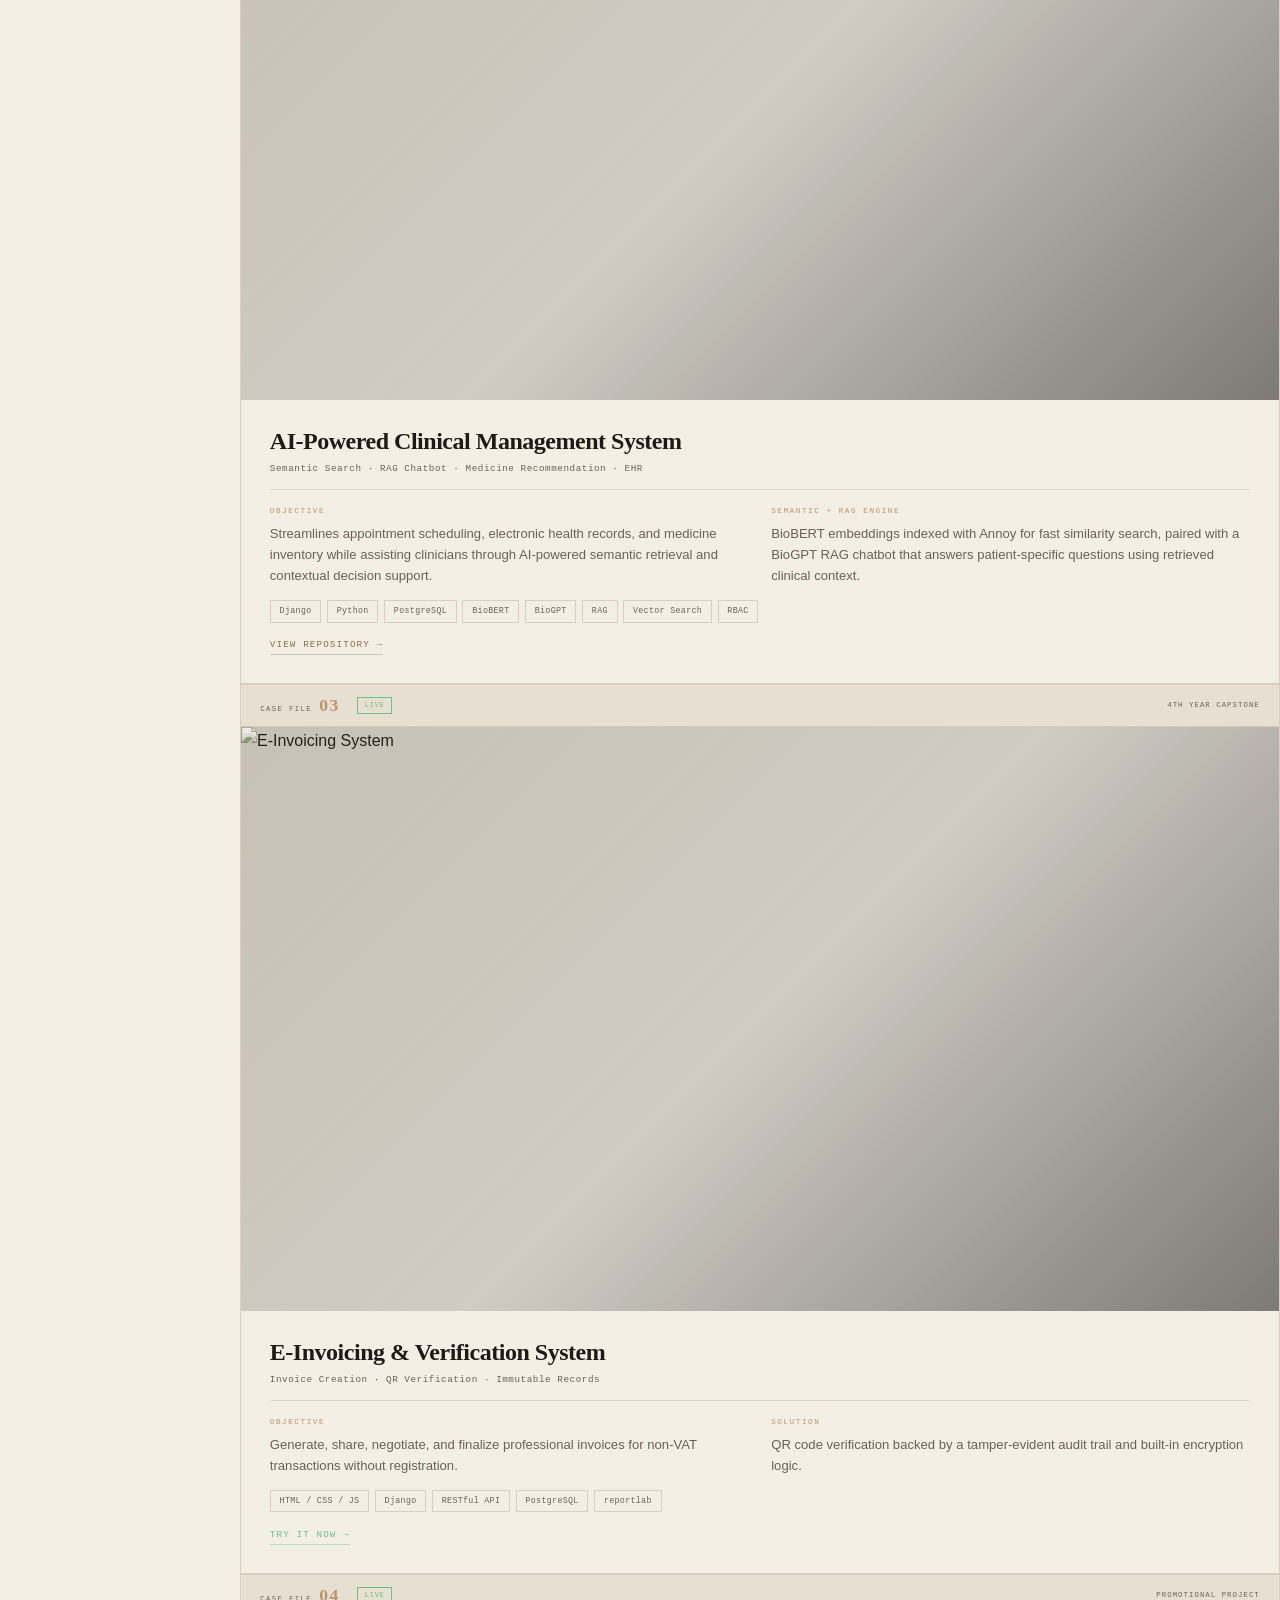
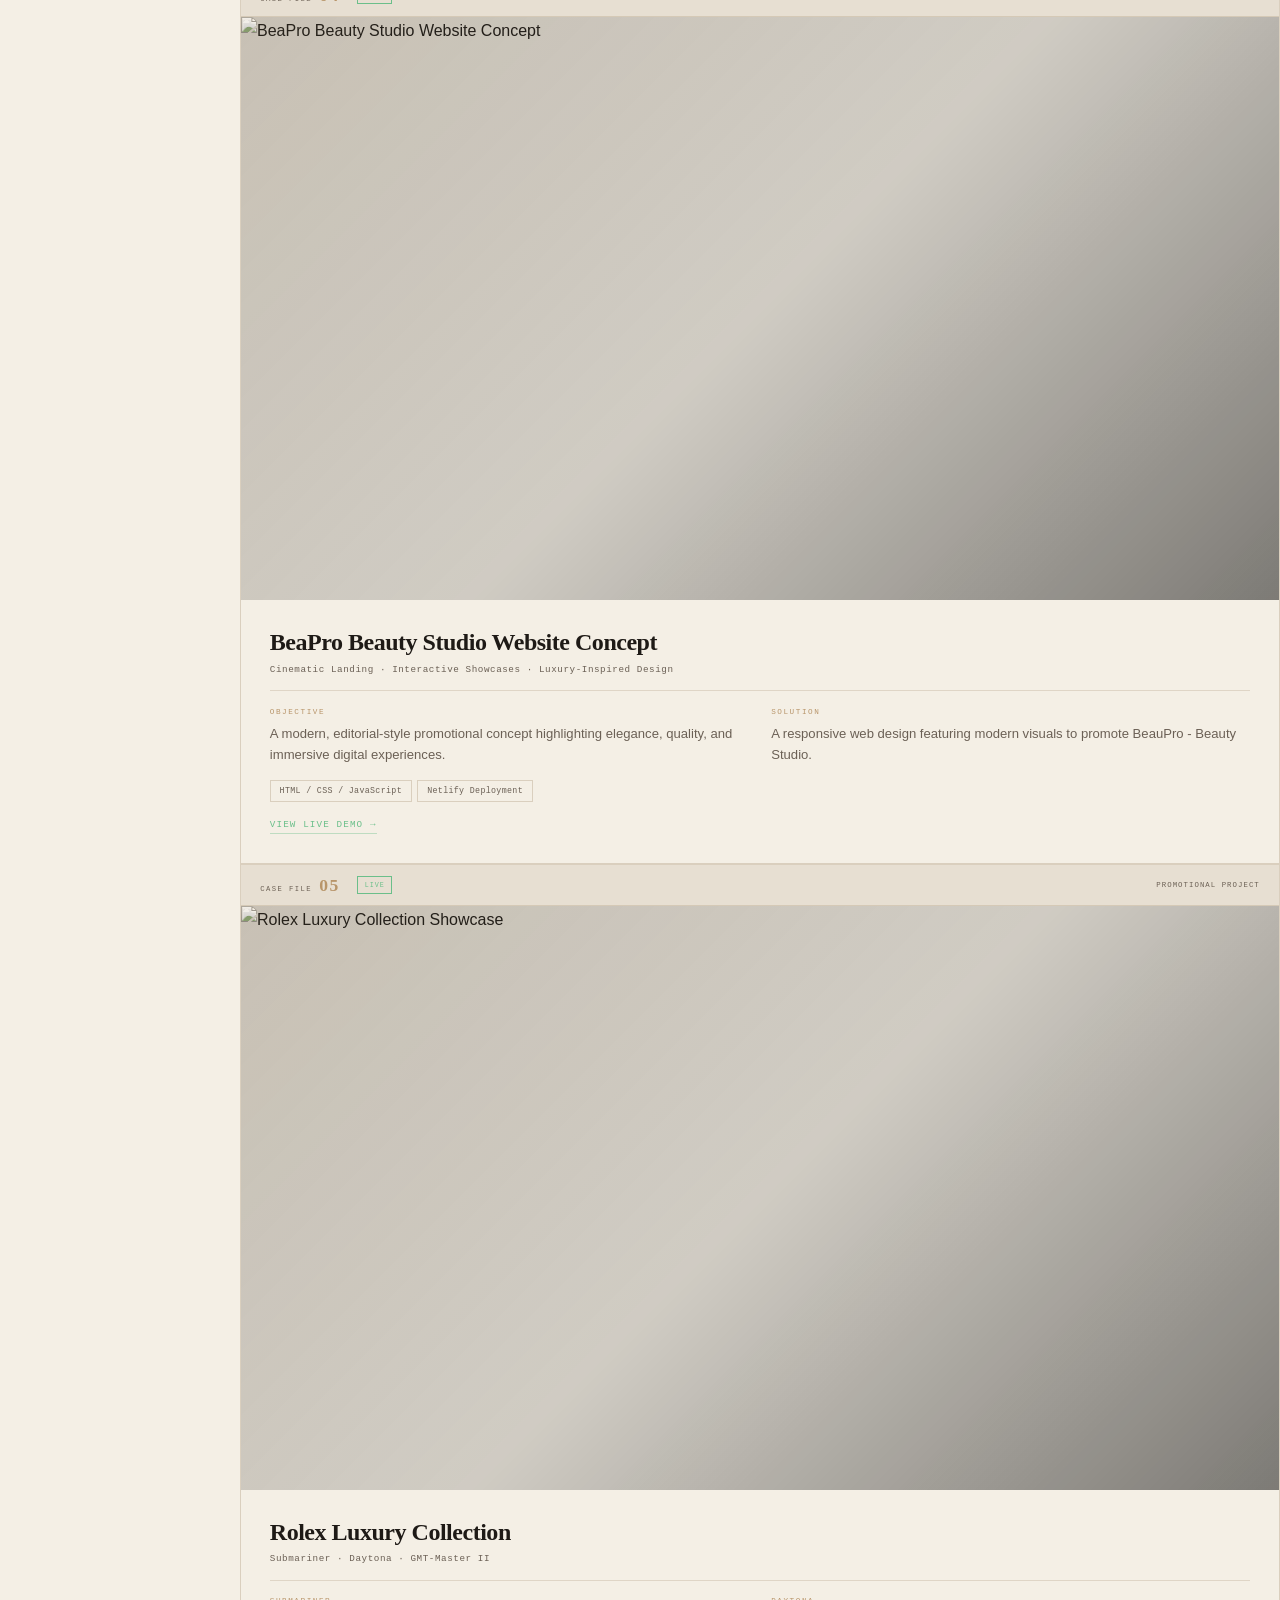
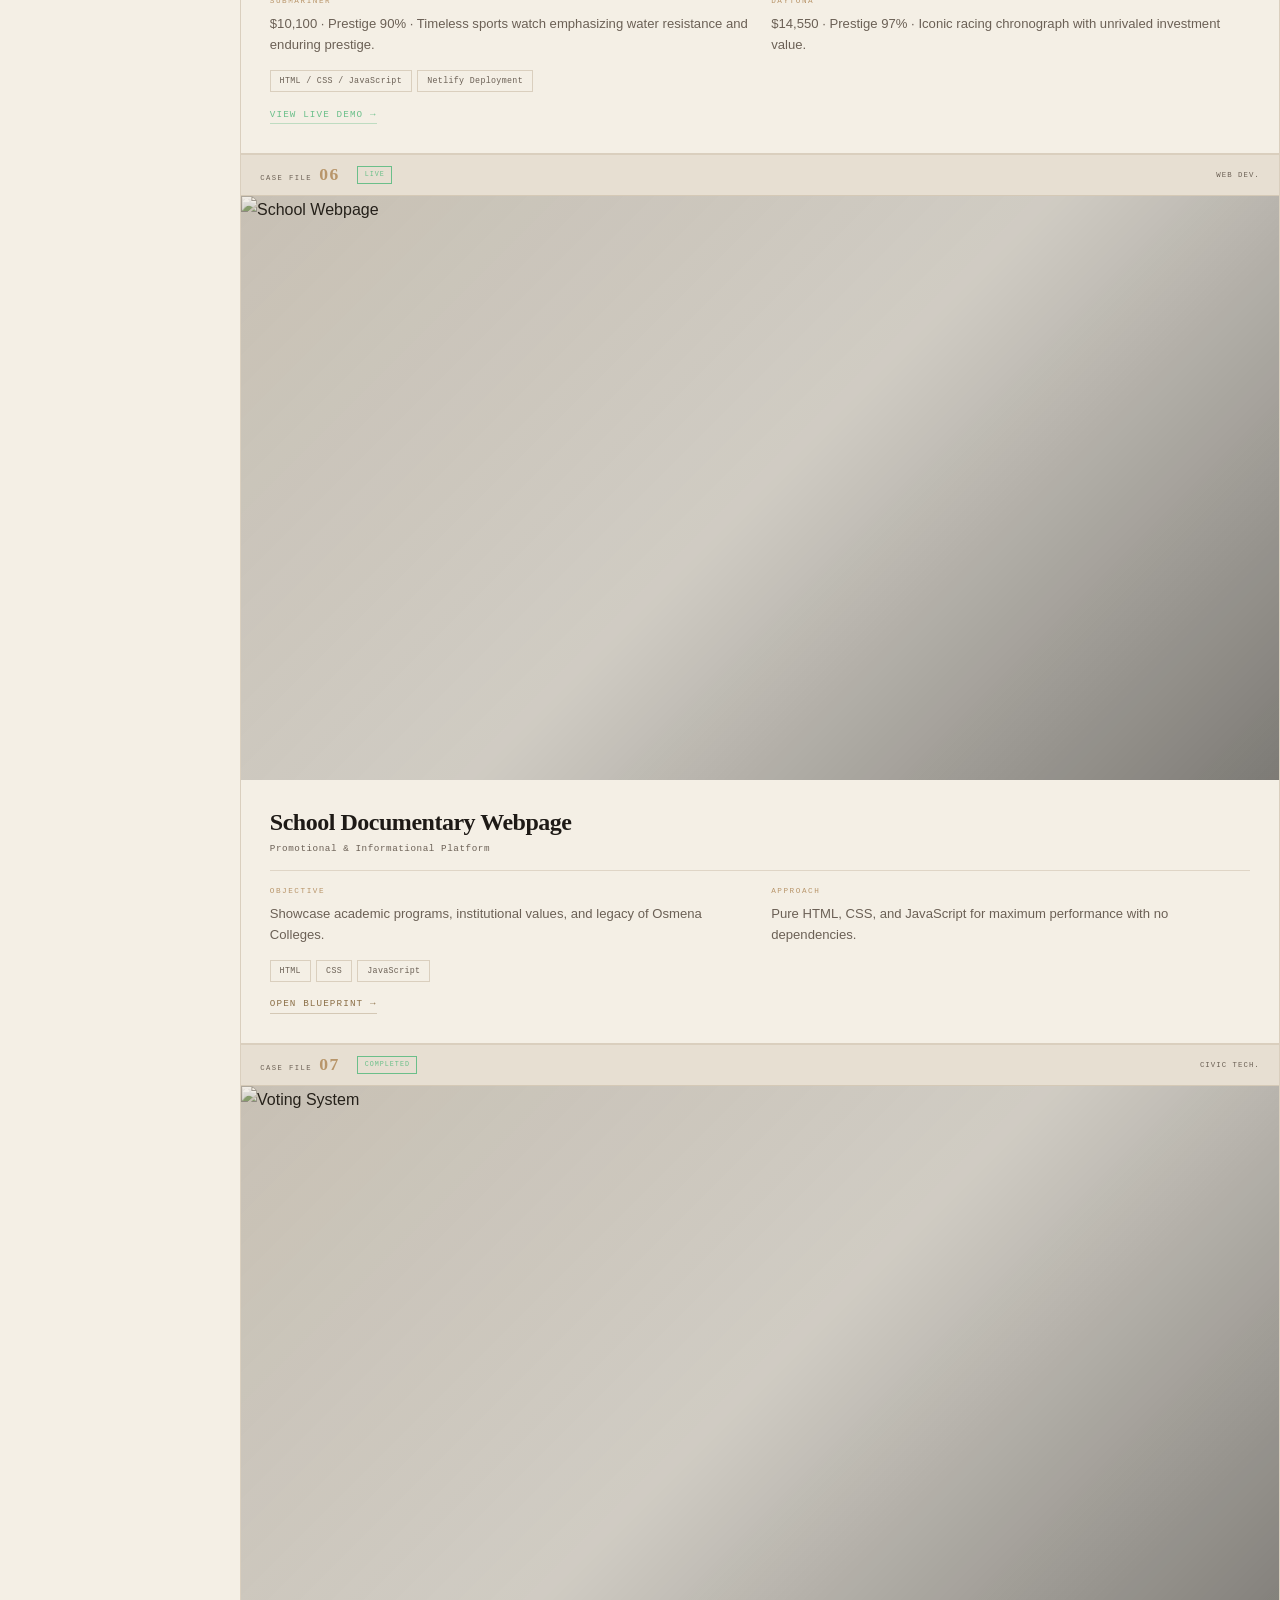
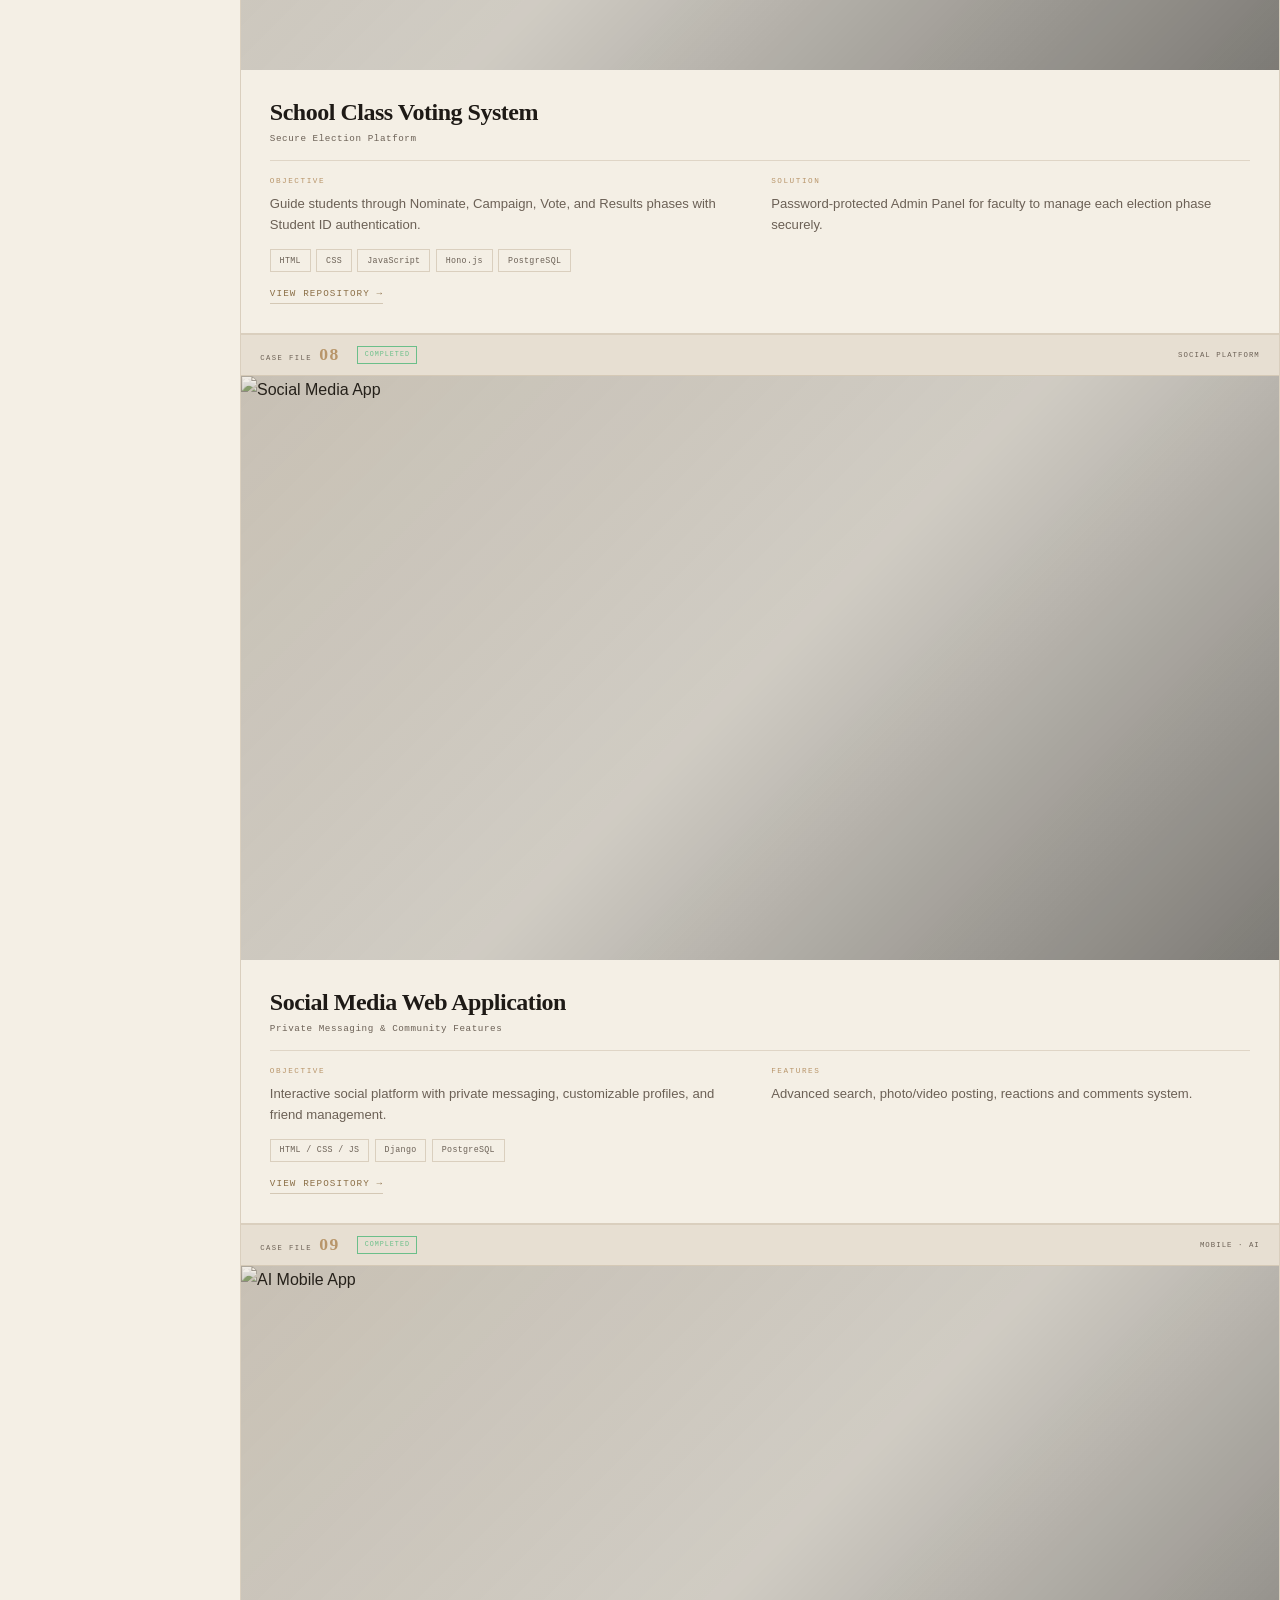
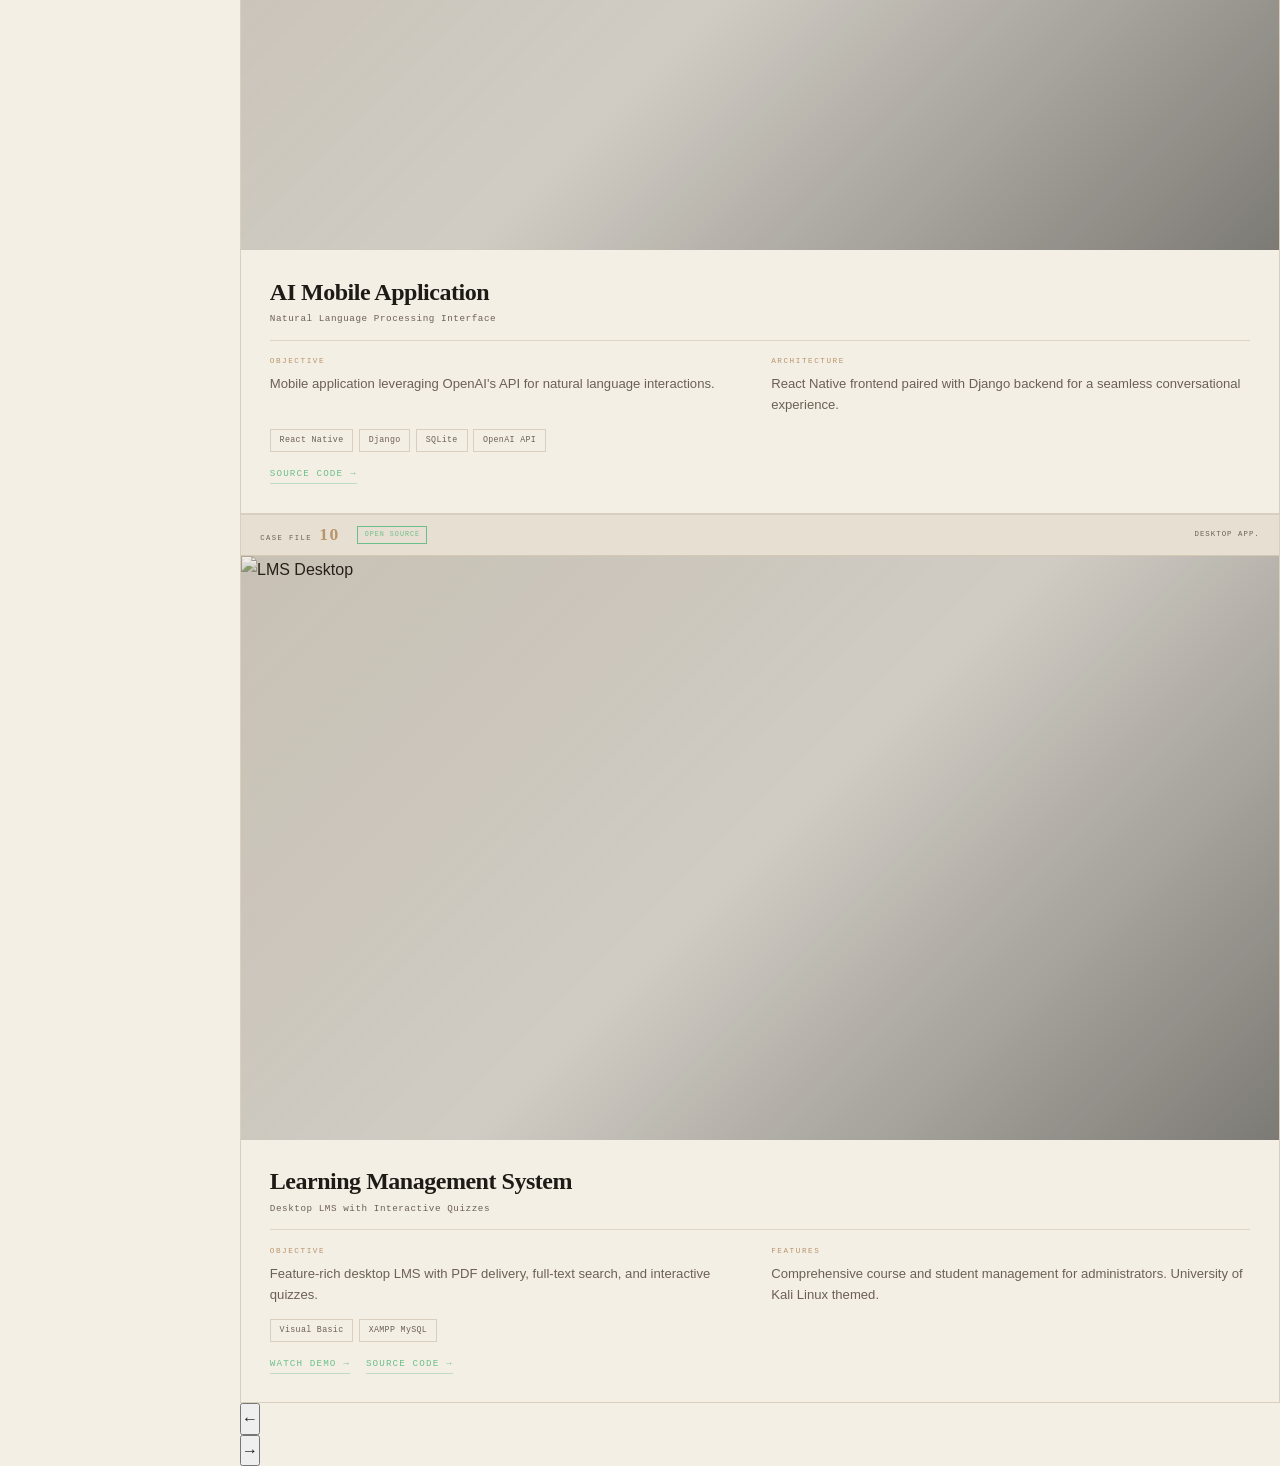
==== commit 27917002: "Revamping the HTML Structure" ====
--- a/index.html
+++ b/index.html
@@ -3,12 +3,12 @@
 
 <head>
   <meta charset="UTF-8">
-  <meta name="viewport" content="width=device-width, initial-scale=1.0">
+  <meta name="viewport" content="width=device-width, initial-scale=1.0, viewport-fit=cover">
   <title>Christopher Cortes — The Drafting Room</title>
   <link rel="preconnect" href="https://fonts.googleapis.com">
   <link rel="preconnect" href="https://fonts.gstatic.com" crossorigin>
   <link
-    href="https://fonts.googleapis.com/css2?family=Playfair+Display:ital,wght@0,400;0,700;0,900;1,400;1,700&family=IM+Fell+English:ital@0;1&family=Courier+Prime:ital,wght@0,400;0,700;1,400&family=Raleway:wght@300;400;500;600&display=swap"
+    href="https://fonts.googleapis.com/css2?family=DM+Mono:ital,wght@0,400;0,500;1,400&family=Libre+Baskerville:ital,wght@0,400;0,700;1,400&family=Source+Sans+3:ital,wght@0,400;0,500;0,600;0,700;1,400&display=swap"
     rel="stylesheet">
   <link rel="stylesheet" href="style.css">
 </head>
@@ -58,9 +58,6 @@
             <span class="sidebar-brand-title">The Drafting Room</span>
             <span class="sidebar-brand-sub">Archive &mdash; MMXXVI</span>
           </div>
-          <button class="sidebar-collapse-btn" id="sidebarCollapseBtn" type="button" aria-label="Collapse sidebar">
-            &#8592;
-          </button>
         </div>
 
         <nav class="sidebar-nav">
@@ -98,6 +95,10 @@
             <span>Open to Commissions</span>
           </div>
         </div>
+
+        <button class="sidebar-handle" id="sidebarHandle" type="button" aria-label="Collapse sidebar">
+          <span></span><span></span><span></span>
+        </button>
       </aside>
 
       <!-- ============================= -->
@@ -106,7 +107,7 @@
       <header class="app-topbar" id="appTopbar">
         <div class="topbar-brand">
           <span class="topbar-mark">CC</span>
-          <span class="topbar-view-title" id="topbarViewTitle">Front Page</span>
+          <span class="topbar-view-title" id="topbarViewTitle">Blueprint Archive</span>
         </div>
       </header>
 
@@ -115,905 +116,779 @@
       <!-- ============================= -->
       <main class="app-main" id="appMain">
 
-        <section class="app-view front-page" id="front-page">
-          <div class="fp-inner">
-
-            <div class="fp-masthead">
-              <div class="masthead-top">
-                <span class="masthead-vol">Vol. III &mdash; No. 2026</span>
-                <span class="masthead-title">THE DRAFTING ROOM</span>
-                <span class="masthead-date">Est. 2021 &mdash; Masbate City, Philippines</span>
-              </div>
-              <div class="masthead-rule-double">
-                <div class="mr-thick"></div>
-                <div class="mr-thin"></div>
-              </div>
-              <div class="masthead-kicker">Portfolio of Christopher Cortes &mdash; Full-Stack Developer &amp; Digital
-                Craftsman</div>
-              <div class="masthead-rule-single"></div>
-            </div>
-
-            <div class="fp-body-grid">
-
-              <div class="fp-col-main">
-                <div class="fp-headline-block">
-                  <div class="fp-eyebrow">ABOUT &mdash; DEVELOPER PROFILE</div>
-                  <h1 class="fp-headline">
-                    <em>I Build Things</em><br>
-                    That Work.
-                  </h1>
-                  <div class="fp-subheadline">Full-Stack Applications &middot; AI-Integrated Systems &middot; Civic &amp;
-                    Healthcare Technology</div>
+        <!-- ============================================= -->
+        <!-- ABOUT ME — 2 slides                             -->
+        <!-- ============================================= -->
+        <section class="app-view" id="front-page">
+          <div class="view-head">
+            <div class="view-eyebrow">
+              <span class="view-ref">&sect; 0</span>
+              <div class="view-rule"></div>
+              <span class="view-tag">ABOUT ME</span>
+            </div>
+            <h1 class="view-title">Developer <em>Profile</em></h1>
+            <p class="view-deck">Full-stack applications, AI-integrated systems, and civic &amp; healthcare technology.</p>
+          </div>
+
+          <div class="view-carousel">
+            <div class="view-carousel-viewport">
+
+              <div class="view-slide">
+                <div class="about-slide-grid">
+                  <div>
+                    <div class="fp-eyebrow">PROFILE</div>
+                    <h2 class="fp-headline"><em>I Build Things</em><br>That Work.</h2>
+                    <div class="fp-subheadline">Full-Stack Applications &middot; AI-Integrated Systems &middot; Civic &amp; Healthcare Technology</div>
+                    <p class="fp-lede"><span class="dropcap">I</span> am a passionate developer with hands-on experience building scalable web and mobile applications through academic projects, freelance commissions, and personal initiatives — turning complex problems into elegant, working solutions.</p>
+                    <div class="fp-ctas">
+                      <a href="#blueprint-archive" class="cta-primary" data-view="blueprint-archive">View Blueprint Archive</a>
+                      <a href="#correspondence" class="cta-secondary" data-view="correspondence">Open Correspondence</a>
+                    </div>
+                  </div>
+                  <div>
+                    <div class="fp-right-box">
+                      <div class="box-header">AT A GLANCE</div>
+                      <ul class="glance-list">
+                        <li><span class="gl-key">Specialty</span><span class="gl-val">Full-Stack Dev</span></li>
+                        <li><span class="gl-key">Language</span><span class="gl-val">Python (Primary)</span></li>
+                        <li><span class="gl-key">Location</span><span class="gl-val">Masbate City, PH</span></li>
+                        <li><span class="gl-key">Status</span><span class="gl-val">Open to Work</span></li>
+                      </ul>
+                    </div>
+                  </div>
                 </div>
-
-                <div class="fp-lede-col">
-                  <p class="fp-lede"><span class="dropcap">I</span> am a passionate developer with hands-on experience
-                    building scalable web and mobile applications through academic projects, freelance commissions, and
-                    personal initiatives. Skilled in modern technologies and best practices — turning complex problems into
-                    elegant, working solutions.</p>
-                  <p class="fp-lede">My work spans healthcare management systems, social platforms, AI-powered tools, and
-                    invoicing software. Each project is driven by curiosity and a desire to make
-                    technology feel intuitive and engaging.</p>
+              </div>
+
+              <div class="view-slide">
+                <div class="about-slide-grid">
+                  <div>
+                    <div class="fp-eyebrow">HIGHLIGHTS</div>
+                    <p class="fp-lede">My work spans healthcare management systems, social platforms, AI-powered tools, and invoicing software — each project driven by curiosity and a desire to make technology feel intuitive and engaging.</p>
+                    <div class="fp-ledger">
+                      <div class="fp-ledger-item">
+                        <span class="ledger-num" data-target="5">0</span><span class="ledger-plus">+</span>
+                        <span class="ledger-label">Projects<br>Completed</span>
+                      </div>
+                      <div class="ledger-divider"></div>
+                      <div class="fp-ledger-item">
+                        <span class="ledger-num" data-target="3">0</span><span class="ledger-plus">+</span>
+                        <span class="ledger-label">Years<br>Experience</span>
+                      </div>
+                      <div class="ledger-divider"></div>
+                      <div class="fp-ledger-item">
+                        <span class="ledger-num" data-target="10">0</span><span class="ledger-plus">+</span>
+                        <span class="ledger-label">Technologies<br>Mastered</span>
+                      </div>
+                    </div>
+                  </div>
+                  <div>
+                    <div class="fp-right-box fp-right-box--accent">
+                      <div class="box-header">RECENT WORK</div>
+                      <p class="right-box-note">E-Invoicing &amp; Verification System — 4th Year Capstone. QR-verified audit trail for non-VAT transactions.</p>
+                      <a href="#blueprint-archive" class="box-link" data-view="blueprint-archive">Open Blueprint &rarr;</a>
+                    </div>
+                    <div class="fp-sidebar-note">
+                      <div class="note-label">EDITOR'S ANNOTATION</div>
+                      <p class="note-text">Open to freelance commissions, collaborations, and custom builds. Operates out of Masbate City.</p>
+                      <div class="note-rule"></div>
+                      <span class="note-stamp">AVAILABLE</span>
+                    </div>
+                  </div>
                 </div>
-
-                <div class="fp-ledger">
-                  <div class="fp-ledger-item">
-                    <span class="ledger-num" data-target="5">0</span><span class="ledger-plus">+</span>
-                    <span class="ledger-label">Projects<br>Completed</span>
-                  </div>
-                  <div class="ledger-divider"></div>
-                  <div class="fp-ledger-item">
-                    <span class="ledger-num" data-target="3">0</span><span class="ledger-plus">+</span>
-                    <span class="ledger-label">Years<br>Experience</span>
-                  </div>
-                  <div class="ledger-divider"></div>
-                  <div class="fp-ledger-item">
-                    <span class="ledger-num" data-target="10">0</span><span class="ledger-plus">+</span>
-                    <span class="ledger-label">Technologies<br>Mastered</span>
+              </div>
+
+            </div>
+
+            <div class="view-carousel-controls">
+              <button class="view-carousel-arrow" type="button" data-vc-prev aria-label="Previous">&#8592;</button>
+              <div class="view-carousel-dots" data-vc-dots></div>
+              <button class="view-carousel-arrow" type="button" data-vc-next aria-label="Next">&#8594;</button>
+            </div>
+          </div>
+        </section>
+
+        <!-- ============================================= -->
+        <!-- WORKSHOP — 3 slides (drawer pairs)              -->
+        <!-- ============================================= -->
+        <section class="app-view" id="workshop">
+          <div class="view-head">
+            <div class="view-eyebrow">
+              <span class="view-ref">&sect; I</span>
+              <div class="view-rule"></div>
+              <span class="view-tag">WORKSHOP &amp; TOOLBOX</span>
+            </div>
+            <h2 class="view-title">Technical <em>Instruments</em></h2>
+            <p class="view-deck">The tools, languages, and frameworks that stock the workshop drawers.</p>
+          </div>
+
+          <div class="view-carousel">
+            <div class="view-carousel-viewport">
+
+              <div class="view-slide">
+                <div class="drawer-pair">
+                  <div class="drawer">
+                    <div class="drawer-tab">Drawer 01</div>
+                    <div class="drawer-label">FRONTEND INSTRUMENTS</div>
+                    <div class="drawer-contents">
+                      <span class="tool-tag">React &amp; React-Native</span>
+                      <span class="tool-tag">HTML</span>
+                      <span class="tool-tag">CSS</span>
+                      <span class="tool-tag">Tailwind CSS</span>
+                      <span class="tool-tag">Bootstrap</span>
+                      <span class="tool-tag">JavaScript</span>
+                    </div>
+                  </div>
+                  <div class="drawer">
+                    <div class="drawer-tab">Drawer 02</div>
+                    <div class="drawer-label">BACKEND INSTRUMENTS</div>
+                    <div class="drawer-contents">
+                      <span class="tool-tag">Django</span>
+                      <span class="tool-tag">PostgreSQL</span>
+                      <span class="tool-tag">RESTful API</span>
+                    </div>
                   </div>
                 </div>
-
-                <div class="fp-ctas">
-                  <a href="#blueprint-archive" class="cta-primary">View Blueprint Archive</a>
-                  <a href="#correspondence" class="cta-secondary">Open Correspondence</a>
+              </div>
+
+              <div class="view-slide">
+                <div class="drawer-pair">
+                  <div class="drawer">
+                    <div class="drawer-tab">Drawer 03</div>
+                    <div class="drawer-label">NETWORKING FUNDAMENTALS — Learning</div>
+                    <div class="drawer-contents">
+                      <span class="tool-tag">Cisco Packet Tracer</span>
+                      <span class="tool-tag">VLAN Configuration</span>
+                      <span class="tool-tag">Basic Routing</span>
+                      <span class="tool-tag">Basic Switching</span>
+                      <span class="tool-tag">Network Simulation</span>
+                    </div>
+                  </div>
+                  <div class="drawer">
+                    <div class="drawer-tab">Drawer 04</div>
+                    <div class="drawer-label">CYBERSECURITY TOOLS</div>
+                    <div class="drawer-contents">
+                      <span class="tool-tag">Wireshark</span>
+                      <span class="tool-tag">Metasploit</span>
+                      <span class="tool-tag">Burp Suite</span>
+                      <span class="tool-tag">GoBuster / Nikto / SQLMap</span>
+                      <span class="tool-tag">Hydra / John / Hashcat</span>
+                      <span class="tool-tag">Nmap / Nessus</span>
+                      <span class="tool-tag">Radare2 / Ghidra</span>
+                    </div>
+                  </div>
                 </div>
               </div>
 
-              <div class="fp-col-right">
-                <div class="fp-right-box">
-                  <div class="box-header">AT A GLANCE</div>
-                  <ul class="glance-list">
-                    <li><span class="gl-key">Specialty</span><span class="gl-val">Full-Stack Dev</span></li>
-                    <li><span class="gl-key">Language</span><span class="gl-val">Python (Primary)</span></li>
-                    <li><span class="gl-key">Location</span><span class="gl-val">Masbate City, PH</span></li>
-                    <li><span class="gl-key">Status</span><span class="gl-val">Open to Work</span></li>
-                  </ul>
+              <div class="view-slide">
+                <div class="drawer-pair">
+                  <div class="drawer">
+                    <div class="drawer-tab">Drawer 05</div>
+                    <div class="drawer-label">DESIGN &amp; AUXILIARY TOOLS</div>
+                    <div class="drawer-contents">
+                      <span class="tool-tag">Git &amp; Github</span>
+                      <span class="tool-tag">Canva</span>
+                      <span class="tool-tag">Photoshop</span>
+                      <span class="tool-tag">AutoCAD</span>
+                      <span class="tool-tag">MS Office</span>
+                      <span class="tool-tag">Blender</span>
+                    </div>
+                  </div>
+                  <div class="drawer drawer--featured">
+                    <div class="drawer-tab">Primary</div>
+                    <div class="drawer-label">PRINCIPAL INSTRUMENT</div>
+                    <div class="featured-instrument">
+                      <div class="instrument-name">Python</div>
+                      <div class="instrument-rating">&#9733;&#9733;&#9733;&#9733;&#9733;</div>
+                      <p class="instrument-note">The primary language of the workshop. Used across all backend systems, automation, and AI integrations.</p>
+                    </div>
+                  </div>
                 </div>
-                <div class="fp-right-box fp-right-box--accent">
-                  <div class="box-header">RECENT WORK</div>
-                  <p class="right-box-note">E-Invoicing &amp; Verification System — 4th Year Capstone. QR-verified audit
-                    trail for non-VAT transactions.</p>
-                  <a href="#blueprint-archive" class="box-link">Open Blueprint &rarr;</a>
-                </div>
-                <div class="fp-sidebar-note">
-                  <div class="note-label">EDITOR'S ANNOTATION</div>
-                  <p class="note-text">Open to freelance commissions, collaborations, and custom builds. Operates out of
-                    Masbate City.</p>
-                  <div class="note-rule"></div>
-                  <span class="note-stamp">AVAILABLE</span>
-                </div>
-                <div class="fp-coffee-mark" aria-hidden="true"></div>
-              </div>
-
-            </div>
-
-            <div class="fp-footer-strip">
-              <span>THE DRAFTING ROOM &mdash; CHRISTOPHER CORTES</span>
-              <span class="fp-page-num">PAGE 01 OF 05</span>
-            </div>
-
+              </div>
+
+            </div>
+
+            <div class="view-carousel-controls">
+              <button class="view-carousel-arrow" type="button" data-vc-prev aria-label="Previous">&#8592;</button>
+              <div class="view-carousel-dots" data-vc-dots></div>
+              <button class="view-carousel-arrow" type="button" data-vc-next aria-label="Next">&#8594;</button>
+            </div>
           </div>
         </section>
 
-        <section class="app-view doc-section" id="workshop">
-          <div class="section-fold-corner" aria-hidden="true"></div>
-          <div class="doc-section-inner">
-
-            <div class="section-header">
-              <div class="sec-eyebrow">
-                <span class="sec-ref">&sect; I</span>
-                <div class="sec-rule"></div>
-                <span class="sec-tag">WORKSHOP &amp; TOOLBOX</span>
-              </div>
-              <h2 class="section-title">Technical<br><em>Instruments</em></h2>
-              <div class="section-underrule"></div>
-              <p class="section-deck">The tools, languages, and frameworks that stock the workshop drawers.</p>
-            </div>
-
-            <div class="workshop-grid">
-
-              <div class="drawer reveal-up">
-                <div class="drawer-tab">Drawer 01</div>
-                <div class="drawer-label">FRONTEND INSTRUMENTS</div>
-                <div class="drawer-contents">
-                  <span class="tool-tag">React &amp; React-Native</span>
-                  <span class="tool-tag">HTML</span>
-                  <span class="tool-tag">CSS</span>
-                  <span class="tool-tag">Tailwind CSS</span>
-                  <span class="tool-tag">Bootstrap</span>
-                  <span class="tool-tag">JavaScript</span>
-                </div>
-              </div>
-
-              <div class="drawer reveal-up">
-                <div class="drawer-tab">Drawer 02</div>
-                <div class="drawer-label">BACKEND INSTRUMENTS</div>
-                <div class="drawer-contents">
-                  <span class="tool-tag">Django</span>
-                  <span class="tool-tag">PostgreSQL</span>
-                  <span class="tool-tag">RESTful API</span>
-                </div>
-              </div>
-
-              <div class="drawer reveal-up">
-                <div class="drawer-tab">Drawer 03</div>
-                <div class="drawer-label">NETWORKING FUNDAMENTALS - Currently Learning</div>
-
-                <div class="drawer-contents">
-                  <span class="tool-tag">Cisco Packet Tracer</span>
-                  <span class="tool-tag">VLAN Configuration</span>
-                  <span class="tool-tag">Basic Routing</span>
-                  <span class="tool-tag">Basic Switching</span>
-                  <span class="tool-tag">Network Simulation</span>
-                </div>
-              </div>
-
-              <div class="drawer reveal-up">
-                <div class="drawer-tab">Drawer 04</div>
-                <div class="drawer-label">CYBERSECURITY TOOLS</div>
-                <div class="drawer-contents">
-                  <span class="tool-tag">Wireshark</span>
-                  <span class="tool-tag">Metasploit</span>
-                  <span class="tool-tag">Burp Suite</span>
-                  <span class="tool-tag">GoBuster / Nikto / SQLMap</span>
-                  <span class="tool-tag">Hydra / John / Hashcat</span>
-                  <span class="tool-tag">Nmap / Nessus</span>
-                  <span class="tool-tag">Radare2 / Ghidra</span>
-                </div>
-              </div>
-
-              <div class="drawer reveal-up">
-                <div class="drawer-tab">Drawer 05</div>
-                <div class="drawer-label">DESIGN &amp; AUXILIARY TOOLS</div>
-                <div class="drawer-contents">
-                  <span class="tool-tag">Git & Github</span>
-                  <span class="tool-tag">Canva</span>
-                  <span class="tool-tag">Photoshop</span>
-                  <span class="tool-tag">AutoCAD</span>
-                  <span class="tool-tag">MS Office</span>
-                  <span class="tool-tag">Blender</span>
-                </div>
-              </div>
-
-              <div class="drawer drawer--featured reveal-up">
-                <div class="drawer-tab">Primary</div>
-                <div class="drawer-label">PRINCIPAL INSTRUMENT</div>
-                <div class="featured-instrument">
-                  <div class="instrument-name">Python</div>
-                  <div class="instrument-rating">&#9733;&#9733;&#9733;&#9733;&#9733;</div>
-                  <p class="instrument-note">The primary language of the workshop. Used across all backend systems,
-                    automation, and AI integrations.</p>
-                </div>
-              </div>
-
-            </div>
-
-            <div class="section-footer-strip">
-              <span>CHRISTOPHER CORTES &mdash; WORKSHOP / TOOLBOX</span>
-              <span class="page-ref">PAGE 02 OF 05</span>
+        <!-- ============================================= -->
+        <!-- BLUEPRINT ARCHIVE — 1 slide per project         -->
+        <!-- ============================================= -->
+        <section class="app-view" id="blueprint-archive">
+          <div class="view-head view-head--dark">
+            <div class="view-eyebrow view-eyebrow--light">
+              <span class="view-ref">&sect; II</span>
+              <div class="view-rule"></div>
+              <span class="view-tag">BLUEPRINT ARCHIVE</span>
+            </div>
+            <h2 class="view-title">Featured <em>Case Files</em></h2>
+            <p class="view-deck">Engineering-style documentation for selected builds — one project per file.</p>
+          </div>
+
+          <div class="view-carousel">
+            <div class="view-carousel-viewport">
+
+              <!-- TraceForge — slide 1: overview -->
+              <div class="view-slide">
+                <article class="case-file case-file--featured">
+                  <div class="cf-sidebar">
+                    <div class="cf-file-num"><svg class="cf-mini-icon" viewBox="0 0 24 24" aria-hidden="true"><path d="M5 3h10l4 4v14H5zM15 3v5h5M8 13h8M8 17h6"/></svg> CASE FILE <span class="cf-file-num-new">NEW</span></div>
+                    <div class="cf-status cf-status--completed"><svg class="cf-mini-icon" viewBox="0 0 24 24" aria-hidden="true"><path d="m5 12 4 4L19 6"/></svg> COMPLETED</div>
+                    <div class="cf-category"><svg class="cf-mini-icon" viewBox="0 0 24 24" aria-hidden="true"><path d="M12 3 4 6v5c0 5 3.4 8.7 8 10 4.6-1.3 8-5 8-10V6zM9 12l2 2 4-4"/></svg> Security Investigation Platform</div>
+                  </div>
+                  <div class="cf-featured-overview">
+                  <div class="cf-img-col">
+                    <div class="cf-img-frame cf-carousel" data-carousel="traceforge">
+                      <div class="cf-carousel-track">
+                        <div class="cf-carousel-slide is-active"><img src="./media/workspace/login.png" alt="TraceForge Security Investigation Dashboard"></div>
+                        <div class="cf-carousel-slide"><img src="./media/workspace/main_dash_light.png" alt="TraceForge Agent Mission Workspace"></div>
+                        <div class="cf-carousel-slide"><img src="./media/workspace/main_dash_dark.png" alt="TraceForge AI Security Chat"></div>
+                        <div class="cf-carousel-slide"><img src="./media/workspace/workspace_engagement_light.png" alt="TraceForge Security Findings and Evidence"></div>
+                        <div class="cf-carousel-slide"><img src="./media/workspace/workspace_engagement_dark.png" alt="TraceForge Reconnaissance and Attack Surface Discovery"></div>
+                        <div class="cf-carousel-slide"><img src="./media/workspace/byok_feature.png" alt="TraceForge Investigation Checklist and Methodology"></div>
+                        <div class="cf-carousel-slide"><img src="./media/workspace/ai_agent_recon.png" alt="TraceForge Evidence and Security Reporting"></div>
+                      </div>
+                      <div class="cf-img-overlay"></div>
+                      <button class="cf-carousel-btn cf-carousel-btn--prev" type="button" aria-label="Previous screenshot" data-carousel-prev="traceforge">&#8592;</button>
+                      <button class="cf-carousel-btn cf-carousel-btn--next" type="button" aria-label="Next screenshot" data-carousel-next="traceforge">&#8594;</button>
+                      <div class="cf-carousel-dots" aria-label="TraceForge screenshots">
+                        <button class="is-active" type="button" data-carousel-dot="traceforge" data-slide="0" aria-label="Screenshot 1"></button>
+                        <button type="button" data-carousel-dot="traceforge" data-slide="1" aria-label="Screenshot 2"></button>
+                        <button type="button" data-carousel-dot="traceforge" data-slide="2" aria-label="Screenshot 3"></button>
+                        <button type="button" data-carousel-dot="traceforge" data-slide="3" aria-label="Screenshot 4"></button>
+                        <button type="button" data-carousel-dot="traceforge" data-slide="4" aria-label="Screenshot 5"></button>
+                        <button type="button" data-carousel-dot="traceforge" data-slide="5" aria-label="Screenshot 6"></button>
+                        <button type="button" data-carousel-dot="traceforge" data-slide="6" aria-label="Screenshot 7"></button>
+                      </div>
+                      <div class="cf-carousel-counter"><span data-carousel-current="traceforge">01</span><span>/</span><span>07</span></div>
+                    </div>
+                  </div>
+                  <div class="cf-body">
+                    <div class="cf-title-block">
+                      <h3 class="cf-title">TraceForge <span>(Security Investigation Platform)</span></h3>
+                      <p class="cf-subtitle">Discover the surface · Trace the path · Prove the weakness. (1/2 — swipe for capabilities)</p>
+                    </div>
+                    <p class="cf-subtitle cf-subtitle--merged">Discover the surface · Trace the path · Prove the weakness.</p>
+                    <div class="cf-field-grid">
+                      <div class="cf-field">
+                        <span class="cf-field-label"><svg class="cf-label-icon" viewBox="0 0 24 24" aria-hidden="true"><circle cx="11" cy="11" r="6"/><path d="m16 16 4 4M11 8v6M8 11h6"/></svg>OBJECTIVE</span>
+                        <span class="cf-field-val">A single workspace for security testers to recon, investigate, and prove vulnerabilities — end to end.</span>
+                      </div>
+                      <div class="cf-field">
+                        <span class="cf-field-label"><svg class="cf-label-icon" viewBox="0 0 24 24" aria-hidden="true"><path d="M12 3v18M3 12h18M5.6 5.6l12.8 12.8M18.4 5.6 5.6 18.4"/></svg>SOLUTION</span>
+                        <span class="cf-field-val">An evidence-first workflow: investigate targets, run controlled AI agent missions, and generate a traceable report from discovery to findings.</span>
+                      </div>
+                    </div>
+                    <div class="cf-featured-capabilities">
+                      <span class="cf-field-label"><svg class="cf-label-icon" viewBox="0 0 24 24" aria-hidden="true"><path d="M12 3 4 7v5c0 4.5 3.4 7.8 8 9 4.6-1.2 8-4.5 8-9V7zM9 12l2 2 4-4"/></svg>CORE CAPABILITIES</span>
+                      <div class="cf-feature-grid">
+                        <span>AI Security Chat</span><span>Agent Missions</span><span>Approval Gates</span><span>Surface Discovery</span><span>Evidence &amp; Audit Trail</span>
+                      </div>
+                    </div>
+                    <div class="cf-workflow cf-workflow--compact">
+                      <span class="cf-field-label"><svg class="cf-label-icon" viewBox="0 0 24 24" aria-hidden="true"><circle cx="5" cy="12" r="2"/><circle cx="19" cy="5" r="2"/><circle cx="19" cy="19" r="2"/><path d="M7 12h6a4 4 0 0 0 4-4V7M7 12h6a4 4 0 0 1 4 4v1"/></svg>INVESTIGATION WORKFLOW</span>
+                      <div class="cf-workflow-line"><span>Recon</span><span>→</span><span>Investigate</span><span>→</span><span>Verify</span><span>→</span><span>Report</span></div>
+                    </div>
+                    <div class="cf-tech-strip">
+                      <span><b>Py</b> Python</span><span><b>Dj</b> Django</span><span><b>DB</b> PostgreSQL</span><span><b>JS</b> JavaScript</span><span><b>AI</b> LLM Integration</span>
+                    </div>
+                    <div class="cf-actions">
+                      <a href="#" target="_blank" rel="noopener noreferrer" class="cf-action-link cf-action-link--live">View Repository &rarr;</a>
+                      <a href="#" class="cf-action-link">View Case Study &rarr;</a>
+                    </div>
+                  </div>
+                  </div>
+                </article>
+              </div>
+
+              <!-- TraceForge — slide 2: capabilities & workflow -->
+              <div class="view-slide cf-traceforge-capabilities" aria-hidden="true">
+                <article class="case-file case-file--featured">
+                  <div class="cf-sidebar">
+                    <div class="cf-file-num"><svg class="cf-mini-icon" viewBox="0 0 24 24" aria-hidden="true"><path d="M5 3h10l4 4v14H5zM15 3v5h5M8 13h8M8 17h6"/></svg> CASE FILE <span class="cf-file-num-new">NEW</span></div>
+                    <div class="cf-status cf-status--completed"><svg class="cf-mini-icon" viewBox="0 0 24 24" aria-hidden="true"><path d="m5 12 4 4L19 6"/></svg> COMPLETED</div>
+                    <div class="cf-category"><svg class="cf-mini-icon" viewBox="0 0 24 24" aria-hidden="true"><path d="M12 3 4 6v5c0 5 3.4 8.7 8 10 4.6-1.3 8-5 8-10V6zM9 12l2 2 4-4"/></svg> Security Investigation Platform</div>
+                  </div>
+                  <div class="cf-body" style="flex:1;">
+                    <div class="cf-title-block">
+                      <h3 class="cf-title">TraceForge <span style="opacity:.55;">— Capabilities</span></h3>
+                      <p class="cf-subtitle">Core features, mission workflow, and stack. (2/2)</p>
+                    </div>
+                    <div class="cf-feature-section">
+                      <span class="cf-field-label"><svg class="cf-label-icon" viewBox="0 0 24 24" aria-hidden="true"><path d="M12 3 4 7v5c0 4.5 3.4 7.8 8 9 4.6-1.2 8-4.5 8-9V7zM9 12l2 2 4-4"/></svg>CORE CAPABILITIES</span>
+                      <div class="cf-feature-grid">
+                        <span>AI Security Chat</span>
+                        <span>Agent Missions</span>
+                        <span>Human Approval Gates</span>
+                        <span>Attack-Surface Discovery</span>
+                        <span>Evidence Collection</span>
+                        <span>Audit Trail &amp; Reporting</span>
+                        <span>Bring Your Own Key</span>
+                      </div>
+                    </div>
+                    <div class="cf-field-grid">
+                      <div class="cf-field">
+                        <span class="cf-field-label"><svg class="cf-label-icon" viewBox="0 0 24 24" aria-hidden="true"><path d="M12 3v3M12 18v3M3 12h3M18 12h3M5.6 5.6l2.1 2.1M16.3 16.3l2.1 2.1M18.4 5.6l-2.1 2.1M7.7 16.3l-2.1 2.1"/><circle cx="12" cy="12" r="4"/></svg>AI-ASSISTED INVESTIGATION</span>
+                        <span class="cf-field-val">AI helps interpret recon data and suggest next steps — humans stay in control of every action.</span>
+                      </div>
+                      <div class="cf-field">
+                        <span class="cf-field-label"><svg class="cf-label-icon" viewBox="0 0 24 24" aria-hidden="true"><rect x="5" y="10" width="14" height="10" rx="1"/><path d="M8 10V7a4 4 0 0 1 8 0v3M12 14v2"/></svg>CONTROLLED EXECUTION</span>
+                        <span class="cf-field-val">Every action is scoped, limited, logged, and requires human sign-off — no unrestricted autonomy.</span>
+                      </div>
+                    </div>
+                    <div class="cf-workflow">
+                      <span class="cf-field-label"><svg class="cf-label-icon" viewBox="0 0 24 24" aria-hidden="true"><circle cx="5" cy="12" r="2"/><circle cx="19" cy="5" r="2"/><circle cx="19" cy="19" r="2"/><path d="M7 12h6a4 4 0 0 0 4-4V7M7 12h6a4 4 0 0 1 4 4v1"/></svg>INVESTIGATION WORKFLOW</span>
+                      <div class="cf-workflow-line">
+                        <span>Recon</span><span>→</span><span>Discover</span><span>→</span><span>Investigate</span><span>→</span><span>Verify</span><span>→</span><span>Report</span>
+                      </div>
+                    </div>
+                    <div class="cf-tech-strip">
+                      <span><b>Py</b> Python</span><span><b>Dj</b> Django</span><span><b>DB</b> PostgreSQL</span><span><b>JS</b> JavaScript</span><span><b>AI</b> LLM Integration</span>
+                    </div>
+                    <div class="cf-actions">
+                      <a href="#" target="_blank" rel="noopener noreferrer" class="cf-action-link cf-action-link--live">View Repository &rarr;</a>
+                      <a href="#" class="cf-action-link">View Case Study &rarr;</a>
+                    </div>
+                  </div>
+                </article>
+              </div>
+
+              <!-- Case 01 -->
+              <div class="view-slide">
+                <article class="case-file">
+                  <div class="cf-sidebar">
+                    <div class="cf-file-num">CASE FILE <span>01</span></div>
+                    <div class="cf-status cf-status--completed">COMPLETED</div>
+                    <div class="cf-category">Security Project</div>
+                  </div>
+                  <div class="cf-img-col"><div class="cf-img-frame"><img src="./media/soc_sys.png" alt="Netwatch SOC System Dashboard"><div class="cf-img-overlay"></div></div></div>
+                  <div class="cf-body">
+                    <div class="cf-title-block">
+                      <h3 class="cf-title">Netwatch SOC System</h3>
+                      <p class="cf-subtitle">LAN-Based Security · Real-Time Monitoring · Proactive Defense</p>
+                    </div>
+                    <div class="cf-field-grid">
+                      <div class="cf-field">
+                        <span class="cf-field-label">OBJECTIVE</span>
+                        <span class="cf-field-val">Build a LAN-based Security Operations Center (SOC) system to safeguard local networks, enumerate connected devices, and detect malicious activities such as Nmap scans, port probing, and suspicious downloads.</span>
+                      </div>
+                      <div class="cf-field">
+                        <span class="cf-field-label">SOLUTION</span>
+                        <span class="cf-field-val">A responsive backend-driven SOC application with port mirroring, IDS/IPS integration, and structured logging that classifies scan attempts and records attacker/target IP and traffic details for incident response.</span>
+                      </div>
+                    </div>
+                    <div class="cf-tech-strip">
+                      <span>Python / Django</span><span>HTML / CSS / JavaScript</span><span>IDS/IPS Integration</span><span>Port Mirroring</span>
+                    </div>
+                    <div class="cf-actions">
+                      <a href="https://github.com/chris-crts/Netwatch-SOC" target="_blank" class="cf-action-link cf-action-link--live">View Repository &rarr;</a>
+                    </div>
+                  </div>
+                </article>
+              </div>
+
+              <!-- Case 02 -->
+              <div class="view-slide">
+                <article class="case-file">
+                  <div class="cf-sidebar">
+                    <div class="cf-file-num">CASE FILE <span>02</span></div>
+                    <div class="cf-status cf-status--active">COMPLETED</div>
+                    <div class="cf-category">HealthTech &bull; AI</div>
+                  </div>
+                  <div class="cf-img-col"><div class="cf-img-frame"><img src="./media/ClinicSys.jpg" alt="AI Clinical Management System"><div class="cf-img-overlay"></div></div></div>
+                  <div class="cf-body">
+                    <div class="cf-title-block">
+                      <h3 class="cf-title">AI-Powered Clinical Management System</h3>
+                      <p class="cf-subtitle">Semantic Search · RAG Chatbot · Medicine Recommendation · EHR</p>
+                    </div>
+                    <div class="cf-field-grid">
+                      <div class="cf-field">
+                        <span class="cf-field-label">OBJECTIVE</span>
+                        <span class="cf-field-val">Streamlines appointment scheduling, electronic health records, and medicine inventory while assisting clinicians through AI-powered semantic retrieval and contextual decision support.</span>
+                      </div>
+                      <div class="cf-field">
+                        <span class="cf-field-label">SEMANTIC + RAG ENGINE</span>
+                        <span class="cf-field-val">BioBERT embeddings indexed with Annoy for fast similarity search, paired with a BioGPT RAG chatbot that answers patient-specific questions using retrieved clinical context.</span>
+                      </div>
+                    </div>
+                    <div class="cf-tech-strip">
+                      <span>Django</span><span>Python</span><span>PostgreSQL</span><span>BioBERT</span><span>BioGPT</span><span>RAG</span><span>Vector Search</span><span>RBAC</span>
+                    </div>
+                    <div class="cf-actions">
+                      <a href="./404.html?resource=private-repository" class="cf-action-link">View Repository &rarr;</a>
+                    </div>
+                  </div>
+                </article>
+              </div>
+
+              <!-- Case 03 -->
+              <div class="view-slide">
+                <article class="case-file">
+                  <div class="cf-sidebar">
+                    <div class="cf-file-num">CASE FILE <span>03</span></div>
+                    <div class="cf-status cf-status--active">LIVE</div>
+                    <div class="cf-category">4th Year Capstone</div>
+                  </div>
+                  <div class="cf-img-col"><div class="cf-img-frame"><img src="./media/invoicing.png" alt="E-Invoicing System"><div class="cf-img-overlay"></div></div></div>
+                  <div class="cf-body">
+                    <div class="cf-title-block">
+                      <h3 class="cf-title">E-Invoicing &amp; Verification System</h3>
+                      <p class="cf-subtitle">Invoice Creation · QR Verification · Immutable Records</p>
+                    </div>
+                    <div class="cf-field-grid">
+                      <div class="cf-field">
+                        <span class="cf-field-label">OBJECTIVE</span>
+                        <span class="cf-field-val">Generate, share, negotiate, and finalize professional invoices for non-VAT transactions without registration.</span>
+                      </div>
+                      <div class="cf-field">
+                        <span class="cf-field-label">SOLUTION</span>
+                        <span class="cf-field-val">QR code verification backed by a tamper-evident audit trail and built-in encryption logic.</span>
+                      </div>
+                    </div>
+                    <div class="cf-tech-strip">
+                      <span>HTML / CSS / JS</span><span>Django</span><span>RESTful API</span><span>PostgreSQL</span><span>reportlab</span>
+                    </div>
+                    <div class="cf-actions">
+                      <a href="https://nontaxinvoiceproof.pythonanywhere.com/" target="_blank" class="cf-action-link cf-action-link--live">Try It Now &rarr;</a>
+                    </div>
+                  </div>
+                </article>
+              </div>
+
+              <!-- Case 04 -->
+              <div class="view-slide">
+                <article class="case-file">
+                  <div class="cf-sidebar">
+                    <div class="cf-file-num">CASE FILE <span>04</span></div>
+                    <div class="cf-status cf-status--active">LIVE</div>
+                    <div class="cf-category">Promotional Project</div>
+                  </div>
+                  <div class="cf-img-col"><div class="cf-img-frame"><img src="./media/beaupro.png" alt="BeaPro Beauty Studio Website Concept"><div class="cf-img-overlay"></div></div></div>
+                  <div class="cf-body">
+                    <div class="cf-title-block">
+                      <h3 class="cf-title">BeaPro Beauty Studio Website Concept</h3>
+                      <p class="cf-subtitle">Cinematic Landing · Interactive Showcases · Luxury-Inspired Design</p>
+                    </div>
+                    <div class="cf-field-grid">
+                      <div class="cf-field">
+                        <span class="cf-field-label">OBJECTIVE</span>
+                        <span class="cf-field-val">A modern, editorial-style promotional concept highlighting elegance, quality, and immersive digital experiences.</span>
+                      </div>
+                      <div class="cf-field">
+                        <span class="cf-field-label">SOLUTION</span>
+                        <span class="cf-field-val">A responsive web design featuring modern visuals to promote BeauPro - Beauty Studio.</span>
+                      </div>
+                    </div>
+                    <div class="cf-tech-strip"><span>HTML / CSS / JavaScript</span><span>Netlify Deployment</span></div>
+                    <div class="cf-actions">
+                      <a href="https://beaupro-studio-masbate.netlify.app/" target="_blank" class="cf-action-link cf-action-link--live">View Live Demo &rarr;</a>
+                    </div>
+                  </div>
+                </article>
+              </div>
+
+              <!-- Case 05 -->
+              <div class="view-slide">
+                <article class="case-file">
+                  <div class="cf-sidebar">
+                    <div class="cf-file-num">CASE FILE <span>05</span></div>
+                    <div class="cf-status cf-status--active">LIVE</div>
+                    <div class="cf-category">Promotional Project</div>
+                  </div>
+                  <div class="cf-img-col"><div class="cf-img-frame"><img src="./media/rolex.png" alt="Rolex Luxury Collection Showcase"><div class="cf-img-overlay"></div></div></div>
+                  <div class="cf-body">
+                    <div class="cf-title-block">
+                      <h3 class="cf-title">Rolex Luxury Collection</h3>
+                      <p class="cf-subtitle">Submariner · Daytona · GMT&#8209;Master II</p>
+                    </div>
+                    <div class="cf-field-grid">
+                      <div class="cf-field">
+                        <span class="cf-field-label">SUBMARINER</span>
+                        <span class="cf-field-val">$10,100 · Prestige 90% · Timeless sports watch emphasizing water resistance and enduring prestige.</span>
+                      </div>
+                      <div class="cf-field">
+                        <span class="cf-field-label">DAYTONA</span>
+                        <span class="cf-field-val">$14,550 · Prestige 97% · Iconic racing chronograph with unrivaled investment value.</span>
+                      </div>
+                    </div>
+                    <div class="cf-tech-strip"><span>HTML / CSS / JavaScript</span><span>Netlify Deployment</span></div>
+                    <div class="cf-actions">
+                      <a href="https://rolex-showcase.netlify.app/" target="_blank" class="cf-action-link cf-action-link--live">View Live Demo &rarr;</a>
+                    </div>
+                  </div>
+                </article>
+              </div>
+
+              <!-- Case 06 -->
+              <div class="view-slide">
+                <article class="case-file">
+                  <div class="cf-sidebar">
+                    <div class="cf-file-num">CASE FILE <span>06</span></div>
+                    <div class="cf-status cf-status--active">LIVE</div>
+                    <div class="cf-category">Web Dev.</div>
+                  </div>
+                  <div class="cf-img-col"><div class="cf-img-frame"><img src="./media/oc.jpg" alt="School Webpage"><div class="cf-img-overlay"></div></div></div>
+                  <div class="cf-body">
+                    <div class="cf-title-block">
+                      <h3 class="cf-title">School Documentary Webpage</h3>
+                      <p class="cf-subtitle">Promotional &amp; Informational Platform</p>
+                    </div>
+                    <div class="cf-field-grid">
+                      <div class="cf-field">
+                        <span class="cf-field-label">OBJECTIVE</span>
+                        <span class="cf-field-val">Showcase academic programs, institutional values, and legacy of Osmena Colleges.</span>
+                      </div>
+                      <div class="cf-field">
+                        <span class="cf-field-label">APPROACH</span>
+                        <span class="cf-field-val">Pure HTML, CSS, and JavaScript for maximum performance with no dependencies.</span>
+                      </div>
+                    </div>
+                    <div class="cf-tech-strip"><span>HTML</span><span>CSS</span><span>JavaScript</span></div>
+                    <div class="cf-actions">
+                      <a href="https://osmena-colleges.netlify.app/" target="_blank" class="cf-action-link">Open Blueprint &rarr;</a>
+                    </div>
+                  </div>
+                </article>
+              </div>
+
+              <!-- Case 07 -->
+              <div class="view-slide">
+                <article class="case-file">
+                  <div class="cf-sidebar">
+                    <div class="cf-file-num">CASE FILE <span>07</span></div>
+                    <div class="cf-status cf-status--active">COMPLETED</div>
+                    <div class="cf-category">Civic Tech.</div>
+                  </div>
+                  <div class="cf-img-col"><div class="cf-img-frame"><img src="./media/votingsystem.png" alt="Voting System"><div class="cf-img-overlay"></div></div></div>
+                  <div class="cf-body">
+                    <div class="cf-title-block">
+                      <h3 class="cf-title">School Class Voting System</h3>
+                      <p class="cf-subtitle">Secure Election Platform</p>
+                    </div>
+                    <div class="cf-field-grid">
+                      <div class="cf-field">
+                        <span class="cf-field-label">OBJECTIVE</span>
+                        <span class="cf-field-val">Guide students through Nominate, Campaign, Vote, and Results phases with Student ID authentication.</span>
+                      </div>
+                      <div class="cf-field">
+                        <span class="cf-field-label">SOLUTION</span>
+                        <span class="cf-field-val">Password-protected Admin Panel for faculty to manage each election phase securely.</span>
+                      </div>
+                    </div>
+                    <div class="cf-tech-strip"><span>HTML</span><span>CSS</span><span>JavaScript</span><span>Hono.js</span><span>PostgreSQL</span></div>
+                    <div class="cf-actions">
+                      <a href="./404.html?resource=private-repository" class="cf-action-link">View Repository &rarr;</a>
+                    </div>
+                  </div>
+                </article>
+              </div>
+
+              <!-- Case 08 -->
+              <div class="view-slide">
+                <article class="case-file">
+                  <div class="cf-sidebar">
+                    <div class="cf-file-num">CASE FILE <span>08</span></div>
+                    <div class="cf-status cf-status--active">COMPLETED</div>
+                    <div class="cf-category">Social Platform</div>
+                  </div>
+                  <div class="cf-img-col"><div class="cf-img-frame"><img src="./media/sc.png" alt="Social Media App"><div class="cf-img-overlay"></div></div></div>
+                  <div class="cf-body">
+                    <div class="cf-title-block">
+                      <h3 class="cf-title">Social Media Web Application</h3>
+                      <p class="cf-subtitle">Private Messaging &amp; Community Features</p>
+                    </div>
+                    <div class="cf-field-grid">
+                      <div class="cf-field">
+                        <span class="cf-field-label">OBJECTIVE</span>
+                        <span class="cf-field-val">Interactive social platform with private messaging, customizable profiles, and friend management.</span>
+                      </div>
+                      <div class="cf-field">
+                        <span class="cf-field-label">FEATURES</span>
+                        <span class="cf-field-val">Advanced search, photo/video posting, reactions and comments system.</span>
+                      </div>
+                    </div>
+                    <div class="cf-tech-strip"><span>HTML / CSS / JS</span><span>Django</span><span>PostgreSQL</span></div>
+                    <div class="cf-actions">
+                      <a href="./404.html?resource=private-repository" class="cf-action-link">View Repository &rarr;</a>
+                    </div>
+                  </div>
+                </article>
+              </div>
+
+              <!-- Case 09 -->
+              <div class="view-slide">
+                <article class="case-file">
+                  <div class="cf-sidebar">
+                    <div class="cf-file-num">CASE FILE <span>09</span></div>
+                    <div class="cf-status cf-status--active">COMPLETED</div>
+                    <div class="cf-category">Mobile &middot; AI</div>
+                  </div>
+                  <div class="cf-img-col"><div class="cf-img-frame"><img src="./media/ai.png" alt="AI Mobile App"><div class="cf-img-overlay"></div></div></div>
+                  <div class="cf-body">
+                    <div class="cf-title-block">
+                      <h3 class="cf-title">AI Mobile Application</h3>
+                      <p class="cf-subtitle">Natural Language Processing Interface</p>
+                    </div>
+                    <div class="cf-field-grid">
+                      <div class="cf-field">
+                        <span class="cf-field-label">OBJECTIVE</span>
+                        <span class="cf-field-val">Mobile application leveraging OpenAI's API for natural language interactions.</span>
+                      </div>
+                      <div class="cf-field">
+                        <span class="cf-field-label">ARCHITECTURE</span>
+                        <span class="cf-field-val">React Native frontend paired with Django backend for a seamless conversational experience.</span>
+                      </div>
+                    </div>
+                    <div class="cf-tech-strip"><span>React Native</span><span>Django</span><span>SQLite</span><span>OpenAI API</span></div>
+                    <div class="cf-actions">
+                      <a href="https://github.com/Wawayooo/Ai_Search" target="_blank" class="cf-action-link cf-action-link--live">Source Code &rarr;</a>
+                    </div>
+                  </div>
+                </article>
+              </div>
+
+              <!-- Case 10 -->
+              <div class="view-slide">
+                <article class="case-file">
+                  <div class="cf-sidebar">
+                    <div class="cf-file-num">CASE FILE <span>10</span></div>
+                    <div class="cf-status cf-status--active">OPEN SOURCE</div>
+                    <div class="cf-category">Desktop App.</div>
+                  </div>
+                  <div class="cf-img-col"><div class="cf-img-frame"><img src="./media/kali.png" alt="LMS Desktop"><div class="cf-img-overlay"></div></div></div>
+                  <div class="cf-body">
+                    <div class="cf-title-block">
+                      <h3 class="cf-title">Learning Management System</h3>
+                      <p class="cf-subtitle">Desktop LMS with Interactive Quizzes</p>
+                    </div>
+                    <div class="cf-field-grid">
+                      <div class="cf-field">
+                        <span class="cf-field-label">OBJECTIVE</span>
+                        <span class="cf-field-val">Feature-rich desktop LMS with PDF delivery, full-text search, and interactive quizzes.</span>
+                      </div>
+                      <div class="cf-field">
+                        <span class="cf-field-label">FEATURES</span>
+                        <span class="cf-field-val">Comprehensive course and student management for administrators. University of Kali Linux themed.</span>
+                      </div>
+                    </div>
+                    <div class="cf-tech-strip"><span>Visual Basic</span><span>XAMPP MySQL</span></div>
+                    <div class="cf-actions">
+                      <a href="https://fb.watch/tfkpDjXMXF/" target="_blank" class="cf-action-link cf-action-link--live">Watch Demo &rarr;</a>
+                      <a href="https://github.com/Wawayooo/University-of-Kali-Linux-Certification-System" target="_blank" class="cf-action-link cf-action-link--live">Source Code &rarr;</a>
+                    </div>
+                  </div>
+                </article>
+              </div>
+
+            </div>
+
+            <div class="view-carousel-controls view-carousel-controls--dark">
+              <button class="view-carousel-arrow view-carousel-arrow--light" type="button" data-vc-prev aria-label="Previous project">&#8592;</button>
+              <div class="view-carousel-counter view-carousel-counter--light" data-vc-counter></div>
+              <button class="view-carousel-arrow view-carousel-arrow--light" type="button" data-vc-next aria-label="Next project">&#8594;</button>
             </div>
           </div>
         </section>
 
-        <section class="app-view doc-section doc-section--dark" id="blueprint-archive">
-          <div class="section-fold-corner section-fold-corner--light" aria-hidden="true"></div>
-          <div class="doc-section-inner">
-
-            <div class="section-header section-header--dark">
-              <div class="sec-eyebrow sec-eyebrow--light">
-                <span class="sec-ref">&sect; II</span>
-                <div class="sec-rule"></div>
-                <span class="sec-tag">BLUEPRINT ARCHIVE</span>
-              </div>
-              <h2 class="section-title section-title--light">Featured<br><em>Case Files</em></h2>
-              <div class="section-underrule"></div>
-              <p class="section-deck section-deck--light">Engineering-Style documentation for selected builds. Each file
-                contains
-                objectives, solutions, and technical specifications.</p>
-            </div>
-
-            <div class="case-files-list">
-              <article class="case-file case-file--featured reveal-up">
-                <div class="cf-sidebar">
-                  <div class="cf-file-num">
-                    CASE FILE <span class="cf-file-num-new">NEW</span>
-                  </div>
-
-                  <div class="cf-status cf-status--completed">
-                    COMPLETED
-                  </div>
-
-                  <div class="cf-category">
-                    Security Investigation Platform
-                  </div>
-                </div>
-
-                <div class="cf-img-col">
-                  <div class="cf-img-frame cf-carousel" data-carousel="traceforge">
-
-                    <div class="cf-carousel-track">
-
-                      <div class="cf-carousel-slide is-active">
-                        <img src="./media/workspace/login.png" alt="TraceForge Security Investigation Dashboard">
-                      </div>
-                      <div class="cf-carousel-slide">
-                        <img src="./media/workspace/main_dash_light.png" alt="TraceForge Agent Mission Workspace">
-                      </div>
-                      <div class="cf-carousel-slide">
-                        <img src="./media/workspace/main_dash_dark.png" alt="TraceForge AI Security Chat">
-                      </div>
-                      <div class="cf-carousel-slide">
-                        <img src="./media/workspace/workspace_engagement_light.png" alt="TraceForge Security Findings and Evidence">
-                      </div>
-                      <div class="cf-carousel-slide">
-                        <img src="./media/workspace/workspace_engagement_dark.png" alt="TraceForge Reconnaissance and Attack Surface Discovery">
-                      </div>
-                      <div class="cf-carousel-slide">
-                        <img src="./media/workspace/byok_feature.png" alt="TraceForge Investigation Checklist and Methodology">
-                      </div>
-                      <div class="cf-carousel-slide">
-                        <img src="./media/workspace/ai_agent_recon.png" alt="TraceForge Evidence and Security Reporting">
-                      </div>
-
-                    </div>
-
-                    <div class="cf-img-overlay"></div>
-
-                    <button class="cf-carousel-btn cf-carousel-btn--prev" type="button" aria-label="Previous TraceForge screenshot" data-carousel-prev="traceforge">&#8592;</button>
-                    <button class="cf-carousel-btn cf-carousel-btn--next" type="button" aria-label="Next TraceForge screenshot" data-carousel-next="traceforge">&#8594;</button>
-
-                    <div class="cf-carousel-dots" aria-label="TraceForge screenshots">
-                      <button class="is-active" type="button" data-carousel-dot="traceforge" data-slide="0" aria-label="Screenshot 1"></button>
-                      <button type="button" data-carousel-dot="traceforge" data-slide="1" aria-label="Screenshot 2"></button>
-                      <button type="button" data-carousel-dot="traceforge" data-slide="2" aria-label="Screenshot 3"></button>
-                      <button type="button" data-carousel-dot="traceforge" data-slide="3" aria-label="Screenshot 4"></button>
-                      <button type="button" data-carousel-dot="traceforge" data-slide="4" aria-label="Screenshot 5"></button>
-                      <button type="button" data-carousel-dot="traceforge" data-slide="5" aria-label="Screenshot 6"></button>
-                      <button type="button" data-carousel-dot="traceforge" data-slide="6" aria-label="Screenshot 7"></button>
-                    </div>
-
-                    <div class="cf-carousel-counter">
-                      <span data-carousel-current="traceforge">01</span>
-                      <span>/</span>
-                      <span>07</span>
-                    </div>
-
-                  </div>
-                </div>
-
-                <div class="cf-body">
-
-                  <div class="cf-title-block">
-                    <h3 class="cf-title">
-                      TraceForge
-                      <span style="opacity:.55;">(Security Investigation Platform)</span>
-                    </h3>
-
-                    <p class="cf-subtitle">
-                      Discover the surface · Trace the path · Prove the weakness.
-                    </p>
-                  </div>
-
-                  <div class="cf-field-grid">
-
-                    <div class="cf-field">
-                      <span class="cf-field-label">OBJECTIVE</span>
-                      <span class="cf-field-val">
-                        A single workspace for security testers to recon, investigate, and prove vulnerabilities — end to end.
-                      </span>
-                    </div>
-
-                    <div class="cf-field">
-                      <span class="cf-field-label">SOLUTION</span>
-                      <span class="cf-field-val">
-                        An evidence-first workflow: investigate targets, run controlled AI agent missions, and generate a traceable report from discovery to findings.
-                      </span>
-                    </div>
-
-                  </div>
-
-                  <div class="cf-feature-section">
-
-                    <span class="cf-field-label">CORE CAPABILITIES</span>
-
-                    <div class="cf-feature-grid">
-                      <span>AI Security Chat</span>
-                      <span>Agent Missions</span>
-                      <span>Human Approval Gates</span>
-                      <span>Attack-Surface Discovery</span>
-                      <span>Evidence Collection</span>
-                      <span>Audit Trail & Reporting</span>
-                    </div>
-
-                  </div>
-
-                  <div class="cf-field-grid">
-
-                    <div class="cf-field">
-                      <span class="cf-field-label">AI-ASSISTED INVESTIGATION</span>
-                      <span class="cf-field-val">
-                        AI helps interpret recon data and suggest next steps — humans stay in control of every action.
-                      </span>
-                    </div>
-
-                    <div class="cf-field">
-                      <span class="cf-field-label">BRING YOUR OWN KEY</span>
-                      <span class="cf-field-val">
-                        Connect your own AI provider for full control over model choice, cost, and privacy.
-                      </span>
-                    </div>
-
-                  </div>
-
-                  <div class="cf-field-grid">
-
-                    <div class="cf-field">
-                      <span class="cf-field-label">AI AGENT MISSIONS</span>
-                      <span class="cf-field-val">
-                        Set a goal, scope it, review the plan, approve it — then watch the agent execute and collect evidence.
-                      </span>
-                    </div>
-
-                    <div class="cf-field">
-                      <span class="cf-field-label">CONTROLLED EXECUTION</span>
-                      <span class="cf-field-val">
-                        Every action is scoped, limited, logged, and requires human sign-off — no unrestricted autonomy.
-                      </span>
-                    </div>
-
-                  </div>
-
-                  <div class="cf-workflow">
-
-                    <span class="cf-field-label">INVESTIGATION WORKFLOW</span>
-
-                    <div class="cf-workflow-line">
-                      <span>Recon</span>
-                      <span>→</span>
-                      <span>Discover</span>
-                      <span>→</span>
-                      <span>Investigate</span>
-                      <span>→</span>
-                      <span>Verify</span>
-                      <span>→</span>
-                      <span>Report</span>
-                    </div>
-
-                  </div>
-
-                  <div class="cf-tech-strip">
-                    <span>Python</span>
-                    <span>Django</span>
-                    <span>PostgreSQL</span>
-                    <span>JavaScript</span>
-                    <span>LLM Integration</span>
-                  </div>
-
-                  <div class="cf-actions">
-
-                    <a class="cf-action-link cf-action-link--live" href="#" target="_blank" rel="noopener noreferrer" >
-                      View Repository &rarr;
-                    </a>
-
-                    <a href="#" class="cf-action-link">
-                      View Case Study &rarr;
-                    </a>
-
-                  </div>
-
-                </div>
-              </article>
-            </div>
-
-            <div class="case-files-list">
-              <article class="case-file reveal-up">
-                <div class="cf-sidebar">
-                  <div class="cf-file-num">CASE FILE <span>01</span></div>
-                  <div class="cf-status cf-status--completed">COMPLETED</div>
-                  <div class="cf-category">Security Project</div>
-                </div>
-                <div class="cf-img-col">
-                  <div class="cf-img-frame">
-                    <img src="./media/soc_sys.png" alt="Netwatch SOC System Dashboard">
-                    <div class="cf-img-overlay"></div>
-                  </div>
-                </div>
-                <div class="cf-body">
-                  <div class="cf-title-block">
-                    <h3 class="cf-title">Netwatch SOC System</h3>
-                    <p class="cf-subtitle">LAN-Based Security · Real-Time Monitoring · Proactive Defense</p>
-                  </div>
-                  <div class="cf-field-grid">
-                    <div class="cf-field">
-                      <span class="cf-field-label">OBJECTIVE</span>
-                      <span class="cf-field-val">
-                        Build a LAN-based Security Operations Center (SOC) system to safeguard local networks, enumerate
-                        connected devices, and detect malicious activities such as Nmap scans, port probing, and suspicious
-                        downloads.
-                      </span>
-                    </div>
-                    <div class="cf-field">
-                      <span class="cf-field-label">SOLUTION</span>
-                      <span class="cf-field-val">
-                        A responsive backend-driven SOC application with port mirroring support, IDS/IPS integration, and
-                        structured logging. It classifies scan attempts (PORT_SCAN, SCAN_PROBE, OS_PROBE, SERVICE_PROBE,
-                        VULN_PROBE) and records attacker IP, target IP, and traffic details for incident response.
-                      </span>
-                    </div>
-                  </div>
-                  <div class="cf-tech-strip">
-                    <span>Python / Django</span>
-                    <span>HTML / CSS / JavaScript</span>
-                    <span>IDS/IPS Integration</span>
-                    <span>Port Mirroring</span>
-                  </div>
-                  <div class="cf-actions">
-                    <a class="cf-action-link cf-action-link--live" href="https://github.com/chris-crts/Netwatch-SOC" target="_blank"
-                      >
-                      View Repository &rarr;
-                    </a>
-                  </div>
-                </div>
-              </article>
-
-            </div>
-
-            <div class="case-files-list">
-
-              <article class="case-file reveal-up">
-                <div class="cf-sidebar">
-                  <div class="cf-file-num">CASE FILE <span>02</span></div>
-                  <div class="cf-status cf-status--active">COMPLETED</div>
-                  <div class="cf-category">HealthTech • AI</div>
-                </div>
-
-                <div class="cf-img-col">
-                  <div class="cf-img-frame">
-                    <img src="./media/ClinicSys.jpg" alt="AI Clinical Management System">
-                    <div class="cf-img-overlay"></div>
-                  </div>
-                </div>
-
-                <div class="cf-body">
-                  <div class="cf-title-block">
-                    <h3 class="cf-title">AI-Powered Clinical Management System</h3>
-                    <p class="cf-subtitle">
-                      Semantic Search · RAG Chatbot · Medicine Recommendation · Electronic Health Records
-                    </p>
-                  </div>
-
-                  <div class="cf-field-grid">
-
-                    <div class="cf-field">
-                      <span class="cf-field-label">OBJECTIVE</span>
-                      <span class="cf-field-val">
-                        Developed an intelligent clinical management system that streamlines appointment
-                        scheduling, electronic health records, and medicine inventory while assisting
-                        healthcare professionals through AI-powered semantic retrieval and contextual
-                        clinical decision support.
-                      </span>
-                    </div>
-
-                    <div class="cf-field">
-                      <span class="cf-field-label">SEMANTIC AI ENGINE</span>
-                      <span class="cf-field-val">
-                        Leveraged BioBERT to transform patient symptoms, medical history, and medicine
-                        knowledge into semantic vector embeddings. Indexed embeddings using Annoy
-                        (Approximate Nearest Neighbor) to enable high-speed similarity search,
-                        context-aware medicine retrieval, and explainable recommendation scoring.
-                      </span>
-                    </div>
-
-                    <div class="cf-field">
-                      <span class="cf-field-label">RAG MEDICAL ASSISTANT</span>
-                      <span class="cf-field-val">
-                        Designed a Retrieval-Augmented Generation (RAG) chatbot that combines semantic
-                        retrieval with BioGPT to answer patient-specific medical questions, explain
-                        medicine recommendations, summarize health records, and generate contextual
-                        responses using retrieved clinical information instead of relying solely on a
-                        language model.
-                      </span>
-                    </div>
-
-                  </div>
-
-                  <div class="cf-tech-strip">
-                    <span>Django</span>
-                    <span>Python</span>
-                    <span>PostgreSQL</span>
-                    <span>BioBERT</span>
-                    <span>BioGPT</span>
-                    <span>Semantic Embeddings</span>
-                    <span>Annoy Index</span>
-                    <span>RAG</span>
-                    <span>Vector Search</span>
-                    <span>REST API</span>
-                    <span>RBAC</span>
-                    <span>HTML / CSS / JS</span>
-                  </div>
-                </div>
-              </article>
-
-              <article class="case-file reveal-up">
-                <div class="cf-sidebar">
-                  <div class="cf-file-num">CASE FILE <span>03</span></div>
-                  <div class="cf-status cf-status--active">LIVE</div>
-                  <div class="cf-category">4th Year Capstone</div>
-                </div>
-                <div class="cf-img-col">
-                  <div class="cf-img-frame">
-                    <img src="./media/invoicing.png" alt="E-Invoicing System">
-                    <div class="cf-img-overlay"></div>
-                  </div>
-                </div>
-                <div class="cf-body">
-                  <div class="cf-title-block">
-                    <h3 class="cf-title">E-Invoicing &amp; Verification System</h3>
-                    <p class="cf-subtitle">Invoice Creation &middot; QR Verification &middot; Immutable Records</p>
-                  </div>
-                  <div class="cf-field-grid">
-                    <div class="cf-field">
-                      <span class="cf-field-label">OBJECTIVE</span>
-                      <span class="cf-field-val">Generate, share, negotiate, and finalize professional invoices for non-VAT
-                        transactions without registration.</span>
-                    </div>
-                    <div class="cf-field">
-                      <span class="cf-field-label">SOLUTION</span>
-                      <span class="cf-field-val">QR code verification backed by a tamper-evident audit trail and built-in
-                        encryption logic.</span>
-                    </div>
-                  </div>
-                  <div class="cf-tech-strip">
-                    <span>HTML / CSS / JS</span><span>Django</span><span>RESTful API</span>
-                    <span>PostgreSQL</span><span>reportlab</span><span>Built-in Encryption</span>
-                  </div>
-                  <div class="cf-actions">
-                    <a class="cf-action-link cf-action-link--live" href="https://nontaxinvoiceproof.pythonanywhere.com/" target="_blank"
-                      >Try It
-                      Now
-                      &rarr;</a>
-                  </div>
-                </div>
-              </article>
-
-              <article class="case-file reveal-up">
-                <div class="cf-sidebar">
-                  <div class="cf-file-num">CASE FILE <span>04</span></div>
-                  <div class="cf-status cf-status--active">LIVE</div>
-                  <div class="cf-category">Promotional Project</div>
-                </div>
-                <div class="cf-img-col">
-                  <div class="cf-img-frame">
-                    <img src="./media/beaupro.png" alt="BeaPro Beauty Studio Website Concept">
-                    <div class="cf-img-overlay"></div>
-                  </div>
-                </div>
-                <div class="cf-body">
-                  <div class="cf-title-block">
-                    <h3 class="cf-title">BeaPro Beauty Studio Website Concept</h3>
-                    <p class="cf-subtitle">Cinematic Landing · Interactive Showcases · Luxury-Inspired Design</p>
-                  </div>
-                  <div class="cf-field-grid">
-                    <div class="cf-field">
-                      <span class="cf-field-label">OBJECTIVE</span>
-                      <span class="cf-field-val">
-                        Create a modern, editorial-style promotional website concept for BeaPro Beauty Studio, highlighting
-                        elegance, quality, and immersive digital experiences.
-                      </span>
-                    </div>
-                    <div class="cf-field">
-                      <span class="cf-field-label">SOLUTION</span>
-                      <span class="cf-field-val">
-                        A responsive web design featuring modern visuals to promote BeauPro - Beauty Studio.
-                      </span>
-                    </div>
-                  </div>
-                  <div class="cf-tech-strip">
-                    <span>HTML / CSS / JavaScript</span>
-                    <span>Netlify Deployment</span>
-                  </div>
-                  <div class="cf-actions">
-                    <a class="cf-action-link cf-action-link--live" href="https://beaupro-studio-masbate.netlify.app/" target="_blank"
-                      >
-                      View Live Demo &rarr;
-                    </a>
-                  </div>
-                </div>
-              </article>
-
-              <article class="case-file reveal-up">
-                <div class="cf-sidebar">
-                  <div class="cf-file-num">CASE FILE <span>05</span></div>
-                  <div class="cf-status cf-status--active">LIVE</div>
-                  <div class="cf-category">Promotional Project</div>
-                </div>
-                <div class="cf-img-col">
-                  <div class="cf-img-frame">
-                    <img src="./media/rolex.png" alt="Rolex Luxury Collection Showcase">
-                    <div class="cf-img-overlay"></div>
-                  </div>
-                </div>
-                <div class="cf-body">
-                  <div class="cf-title-block">
-                    <h3 class="cf-title">Rolex Luxury Collection</h3>
-                    <p class="cf-subtitle">Submariner · Daytona · GMT‑Master II</p>
-                  </div>
-
-                  <div class="cf-field-grid">
-                    <div class="cf-field">
-                      <span class="cf-field-label">SUBMARINER</span>
-                      <span class="cf-field-val">
-                        $10,100 · Prestige 90% · Investment 85% · Craftsmanship 88% · Heritage 95%
-                        Timeless sports watch emphasizing water resistance, Oyster case design, and enduring prestige.
-                      </span>
-                    </div>
-                    <div class="cf-field">
-                      <span class="cf-field-label">DAYTONA</span>
-                      <span class="cf-field-val">
-                        $14,550 · Prestige 97% · Investment 98% · Craftsmanship 92% · Heritage 88%
-                        Iconic racing chronograph with Caliber 4130 movement, motorsport heritage, and unrivaled investment
-                        value.
-                      </span>
-                    </div>
-                    <div class="cf-field">
-                      <span class="cf-field-label">GMT‑MASTER II</span>
-                      <span class="cf-field-val">
-                        $10,700 · Prestige 92% · Investment 90% · Craftsmanship 88% · Heritage 92%
-                        Traveler's watch with dual‑time functionality, red‑blue "Pepsi" bezel, and Caliber 3285 movement.
-                      </span>
-                    </div>
-                  </div>
-
-                  <div class="cf-tech-strip">
-                    <span>HTML / CSS / JavaScript</span>
-                    <span>Netlify Deployment</span>
-                  </div>
-
-                  <div class="cf-actions">
-                    <a class="cf-action-link cf-action-link--live" href="https://rolex-showcase.netlify.app/" target="_blank"
-                      >
-                      View Live Demo &rarr;
-                    </a>
-                  </div>
-                </div>
-              </article>
-
-
-              <article class="case-file reveal-up">
-                <div class="cf-sidebar">
-                  <div class="cf-file-num">CASE FILE <span>06</span></div>
-                  <div class="cf-status cf-status--active">LIVE</div>
-                  <div class="cf-category">Web Dev.</div>
-                </div>
-                <div class="cf-img-col">
-                  <div class="cf-img-frame">
-                    <img src="./media/oc.jpg" alt="School Webpage">
-                    <div class="cf-img-overlay"></div>
-                  </div>
-                </div>
-                <div class="cf-body">
-                  <div class="cf-title-block">
-                    <h3 class="cf-title">School Documentary Webpage</h3>
-                    <p class="cf-subtitle">Promotional &amp; Informational Platform</p>
-                  </div>
-                  <div class="cf-field-grid">
-                    <div class="cf-field">
-                      <span class="cf-field-label">OBJECTIVE</span>
-                      <span class="cf-field-val">Showcase academic programs, institutional values, and legacy of Osmena
-                        Colleges.</span>
-                    </div>
-                    <div class="cf-field">
-                      <span class="cf-field-label">APPROACH</span>
-                      <span class="cf-field-val">Pure HTML, CSS, and JavaScript for maximum performance with no
-                        dependencies.</span>
-                    </div>
-                  </div>
-                  <div class="cf-tech-strip">
-                    <span>HTML</span><span>CSS</span><span>JavaScript</span>
-                  </div>
-                  <div class="cf-actions">
-                    <a href="https://osmena-colleges.netlify.app/" target="_blank" class="cf-action-link">Open Blueprint
-                      &rarr;</a>
-                  </div>
-                </div>
-              </article>
-
-              <article class="case-file reveal-up">
-                <div class="cf-sidebar">
-                  <div class="cf-file-num">CASE FILE <span>07</span></div>
-                  <div class="cf-status cf-status--active">COMPLETED</div>
-                  <div class="cf-category">Civic Tech.</div>
-                </div>
-                <div class="cf-img-col">
-                  <div class="cf-img-frame">
-                    <img src="./media/votingsystem.png" alt="Voting System">
-                    <div class="cf-img-overlay"></div>
-                  </div>
-                </div>
-                <div class="cf-body">
-                  <div class="cf-title-block">
-                    <h3 class="cf-title">School Class Voting System</h3>
-                    <p class="cf-subtitle">Secure Election Platform</p>
-                  </div>
-                  <div class="cf-field-grid">
-                    <div class="cf-field">
-                      <span class="cf-field-label">OBJECTIVE</span>
-                      <span class="cf-field-val">Guide students through Nominate, Campaign, Vote, and Results phases with
-                        Student ID authentication.</span>
-                    </div>
-                    <div class="cf-field">
-                      <span class="cf-field-label">SOLUTION</span>
-                      <span class="cf-field-val">Password-protected Admin Panel for faculty to manage each election phase
-                        securely.</span>
-                    </div>
-                  </div>
-                  <div class="cf-tech-strip">
-                    <span>HTML</span><span>CSS</span><span>JavaScript</span><span>Hono.js</span><span>PostgreSQL</span>
-                  </div>
-                </div>
-              </article>
-
-              <article class="case-file reveal-up">
-                <div class="cf-sidebar">
-                  <div class="cf-file-num">CASE FILE <span>08</span></div>
-                  <div class="cf-status cf-status--active">COMPLETED</div>
-                  <div class="cf-category">Social Platform</div>
-                </div>
-                <div class="cf-img-col">
-                  <div class="cf-img-frame">
-                    <img src="./media/sc.png" alt="Social Media App">
-                    <div class="cf-img-overlay"></div>
-                  </div>
-                </div>
-                <div class="cf-body">
-                  <div class="cf-title-block">
-                    <h3 class="cf-title">Social Media Web Application</h3>
-                    <p class="cf-subtitle">Private Messaging &amp; Community Features</p>
-                  </div>
-                  <div class="cf-field-grid">
-                    <div class="cf-field">
-                      <span class="cf-field-label">OBJECTIVE</span>
-                      <span class="cf-field-val">Interactive social platform with private messaging, customizable profiles,
-                        and friend management.</span>
-                    </div>
-                    <div class="cf-field">
-                      <span class="cf-field-label">FEATURES</span>
-                      <span class="cf-field-val">Advanced search, photo/video posting, reactions and comments system.</span>
-                    </div>
-                  </div>
-                  <div class="cf-tech-strip">
-                    <span>HTML / CSS / JS</span><span>Django</span><span>PostgreSQL</span>
-                  </div>
-                </div>
-              </article>
-
-              <article class="case-file reveal-up">
-                <div class="cf-sidebar">
-                  <div class="cf-file-num">CASE FILE <span>09</span></div>
-                  <div class="cf-status cf-status--active">COMPLETED</div>
-                  <div class="cf-category">Mobile &middot; AI</div>
-                </div>
-                <div class="cf-img-col">
-                  <div class="cf-img-frame">
-                    <img src="./media/ai.png" alt="AI Mobile App">
-                    <div class="cf-img-overlay"></div>
-                  </div>
-                </div>
-                <div class="cf-body">
-                  <div class="cf-title-block">
-                    <h3 class="cf-title">AI Mobile Application</h3>
-                    <p class="cf-subtitle">Natural Language Processing Interface</p>
-                  </div>
-                  <div class="cf-field-grid">
-                    <div class="cf-field">
-                      <span class="cf-field-label">OBJECTIVE</span>
-                      <span class="cf-field-val">Mobile application leveraging OpenAI's API for natural language
-                        interactions.</span>
-                    </div>
-                    <div class="cf-field">
-                      <span class="cf-field-label">ARCHITECTURE</span>
-                      <span class="cf-field-val">React Native frontend paired with Django backend for a seamless
-                        conversational experience.</span>
-                    </div>
-                  </div>
-                  <div class="cf-tech-strip">
-                    <span>React Native</span><span>Django</span><span>SQLite</span><span>OpenAI API</span>
-                  </div>
-                  <div class="cf-actions">
-                    <a href="https://github.com/Wawayooo/Ai_Search" target="_blank" class="cf-action-link">Source Code
-                      &rarr;</a>
-                  </div>
-                </div>
-              </article>
-
-              <article class="case-file reveal-up">
-                <div class="cf-sidebar">
-                  <div class="cf-file-num">CASE FILE <span>10</span></div>
-                  <div class="cf-status cf-status--active">OPEN SOURCE</div>
-                  <div class="cf-category">Desktop App.</div>
-                </div>
-                <div class="cf-img-col">
-                  <div class="cf-img-frame">
-                    <img src="./media/kali.png" alt="LMS Desktop">
-                    <div class="cf-img-overlay"></div>
-                  </div>
-                </div>
-                <div class="cf-body">
-                  <div class="cf-title-block">
-                    <h3 class="cf-title">Learning Management System</h3>
-                    <p class="cf-subtitle">Desktop LMS with Interactive Quizzes</p>
-                  </div>
-                  <div class="cf-field-grid">
-                    <div class="cf-field">
-                      <span class="cf-field-label">OBJECTIVE</span>
-                      <span class="cf-field-val">Feature-rich desktop LMS with PDF delivery, full-text search, and
-                        interactive quizzes.</span>
-                    </div>
-                    <div class="cf-field">
-                      <span class="cf-field-label">FEATURES</span>
-                      <span class="cf-field-val">Comprehensive course and student management for administrators. University
-                        of Kali Linux themed.</span>
-                    </div>
-                  </div>
-                  <div class="cf-tech-strip">
-                    <span>Visual Basic</span><span>XAMPP MySQL</span>
-                  </div>
-                  <div class="cf-actions">
-                    <a href="https://fb.watch/tfkpDjXMXF/" target="_blank" class="cf-action-link">Watch Demo &rarr;</a>
-                    <a href="https://github.com/Wawayooo/University-of-Kali-Linux-Certification-System" target="_blank"
-                      class="cf-action-link">Source Code &rarr;</a>
-                  </div>
-                </div>
-              </article>
-
-            </div>
-
-            <div class="section-footer-strip section-footer-strip--light">
-              <span>CHRISTOPHER CORTES &mdash; BLUEPRINT ARCHIVE</span>
-              <span class="page-ref">PAGE 03 OF 05</span>
-            </div>
-          </div>
-        </section>
-
-        <section class="app-view doc-section" id="case-files">
-          <div class="section-fold-corner" aria-hidden="true"></div>
-          <div class="doc-section-inner">
-
-            <div class="section-header">
-              <div class="sec-eyebrow">
-                <span class="sec-ref">&sect; III</span>
-                <div class="sec-rule"></div>
-                <span class="sec-tag">CURRICULUM VITAE</span>
-              </div>
-              <h2 class="section-title">Professional<br><em>Dossier</em></h2>
-              <div class="section-underrule"></div>
-            </div>
-
-            <div class="dossier-doc reveal-up">
-              <div class="dossier-sidebar">
-                <div class="dossier-wm" aria-hidden="true">CV</div>
-
-                <div class="dossier-id">
+        <!-- ============================================= -->
+        <!-- PROFESSIONAL DOSSIER — 2 slides                 -->
+        <!-- ============================================= -->
+        <section class="app-view" id="case-files">
+          <div class="view-head">
+            <div class="view-eyebrow">
+              <span class="view-ref">&sect; III</span>
+              <div class="view-rule"></div>
+              <span class="view-tag">CURRICULUM VITAE</span>
+            </div>
+            <h2 class="view-title">Professional <em>Dossier</em></h2>
+          </div>
+
+          <div class="view-carousel">
+            <div class="view-carousel-viewport">
+
+              <div class="view-slide dossier-board-slide">
+                <article class="dossier-board" aria-label="Professional dossier for Christopher Cortes">
+                  <header class="dossier-board__header">
+                    <div>
+                      <span class="dossier-kicker">§ III · CURRICULUM VITAE</span>
+                      <h3>Professional <em>Dossier</em></h3>
+                      <p>SKILLS <b>/</b> EDUCATION <b>/</b> PROJECT WORK <b>/</b> CAREER FOCUS</p>
+                    </div>
+                    <div class="dossier-motto">“Build with clarity.<br><i>Secure with purpose.</i>”</div>
+                  </header>
+
+                  <div class="dossier-board__identity">
+                    <div class="dossier-contact-list">
+                      <div><span class="dossier-glyph">⌾</span><p><small>FULL NAME</small>Christopher Cortes</p></div>
+                      <div><span class="dossier-glyph">⌖</span><p><small>LOCATION</small>Masbate City, Philippines</p></div>
+                      <div><span class="dossier-glyph">✉</span><p><small>EMAIL</small>11corteschristopher@gmail.com</p></div>
+                      <div><span class="dossier-glyph">⌘</span><p><small>AVAILABILITY</small>Open to commissions</p></div>
+                    </div>
+                    <div class="dossier-portrait-card">
+                      <img src="./media/me11.png" alt="Christopher Cortes in graduation attire">
+                      <span class="dossier-photo-label">CC · 2026</span>
+                    </div>
+                    <div class="dossier-identity-caption">
+                      <span class="dossier-seal-mark">CC</span>
+                      <h4>Christopher Cortes</h4>
+                      <p>COMPUTER SCIENCE GRADUATE<br>&amp; FULL-STACK DEVELOPER</p>
+                    </div>
+                  </div>
+
+                  <div class="dossier-board__main">
+                    <section class="dossier-panel dossier-panel--education">
+                      <h4><span>◆</span> EDUCATION</h4>
+                      <div class="dossier-education-row">
+                        <div><strong>B.S. Computer Science</strong><span>Osmeña Colleges · Masbate City, Philippines</span></div>
+                        <div class="dossier-education-note"><small>FOCUS</small>Full-stack systems<br>and secure applications</div>
+                      </div>
+                    </section>
+
+                    <section class="dossier-panel">
+                      <h4><span>⌘</span> TECHNICAL SKILLS</h4>
+                      <div class="dossier-skill-grid">
+                        <span><img src="https://cdn.simpleicons.org/python?viewbox=auto" alt="">Python</span>
+                        <span><img src="https://cdn.simpleicons.org/django?viewbox=auto" alt="">Django</span>
+                        <span><img src="https://cdn.simpleicons.org/javascript?viewbox=auto" alt="">JavaScript</span>
+                        <span><img src="https://cdn.simpleicons.org/postgresql?viewbox=auto" alt="">PostgreSQL</span>
+                        <span><img src="https://cdn.simpleicons.org/react?viewbox=auto" alt="">React Native</span>
+                        <span><img src="https://cdn.simpleicons.org/wireshark?viewbox=auto" alt="">Wireshark</span>
+                        <span><img src="https://cdn.simpleicons.org/openai?viewbox=auto" alt="">AI Integration</span>
+                        <span><img src="https://cdn.simpleicons.org/cisco?viewbox=auto" alt="">Networking</span>
+                      </div>
+                    </section>
+
+                    <section class="dossier-panel">
+                      <h4><span>▣</span> SELECTED PROJECTS</h4>
+                      <div class="dossier-project-grid">
+                        <a href="#blueprint-archive"><b>01</b> Netwatch SOC</a>
+                        <a href="#blueprint-archive"><b>02</b> Clinical Management</a>
+                        <a href="#blueprint-archive"><b>03</b> E-Invoicing</a>
+                        <a href="#blueprint-archive"><b>04</b> AI Mobile App</a>
+                      </div>
+                    </section>
+
+                    <section class="dossier-panel dossier-panel--interests">
+                      <h4><span>◉</span> CAREER INTERESTS</h4>
+                      <p><strong>Secure web systems</strong><strong>Backend development</strong><strong>AI-integrated platforms</strong></p>
+                    </section>
+                  </div>
+
+                  <footer class="dossier-board__footer">
+                    <div class="dossier-stat"><b>10</b><span>CASE FILES</span></div>
+                    <div class="dossier-stat"><b>01</b><span>PRIMARY STACK</span></div>
+                    <div class="dossier-stat"><b>∞</b><span>BUILD MINDSET</span></div>
+                    <a href="mailto:11corteschristopher@gmail.com">START A CONVERSATION →</a>
+                  </footer>
+                </article>
+              </div>
+
+              <div class="view-slide dossier-legacy">
+                <div class="dossier-id-standalone">
                   <div class="dossier-id-label">IDENTIFICATION / DOSSIER</div>
                   <div class="dossier-portrait">
                     <img src="./media/me11.png" alt="Christopher Cortes">
@@ -1023,127 +898,112 @@
                   <div class="dossier-id-ref">FILE NO. CC-2026-01</div>
                   <div class="dossier-socials">
                     <a href="https://github.com/chris-crts" target="_blank" class="dossier-social-stamp" title="GitHub">GH</a>
-                    <a href="https://www.linkedin.com/in/christopher-cortes-a0021a28b/" target="_blank"
-                      class="dossier-social-stamp" title="LinkedIn">LI</a>
-                    <a href="https://www.facebook.com/chris.sssss.11" target="_blank" class="dossier-social-stamp"
-                      title="Facebook">FB</a>
-                    <a href="https://www.instagram.com/mr.chris_crts?" target="_blank"
-                      class="dossier-social-stamp" title="Instagram">IG</a>
+                    <a href="https://www.linkedin.com/in/christopher-cortes-a0021a28b/" target="_blank" class="dossier-social-stamp" title="LinkedIn">LI</a>
+                    <a href="https://www.facebook.com/chris.sssss.11" target="_blank" class="dossier-social-stamp" title="Facebook">FB</a>
+                    <a href="https://www.instagram.com/mr.chris_crts?" target="_blank" class="dossier-social-stamp" title="Instagram">IG</a>
                     <a href="mailto:11corteschristopher@gmail.com" class="dossier-social-stamp" title="Email">&#9993;</a>
                   </div>
+                  <div class="dossier-period-role">
+                    <strong>Computer Science Graduate &amp; Developer</strong>
+                    2021 &mdash; Present
+                  </div>
+                  <div class="dossier-seal-standalone">
+                    <div class="seal-ring">
+                      <span>OPEN TO</span>
+                      <span>COMMISSIONS</span>
+                    </div>
+                  </div>
                 </div>
-
-                <div class="dossier-sidebar-role">Computer Science Graduate &amp; Developer</div>
-                <div class="dossier-period">2021 &mdash; Present</div>
-                <div class="dossier-seal">
-                  <div class="seal-ring">
-                    <span>OPEN TO</span>
-                    <span>COMMISSIONS</span>
+              </div>
+
+              <div class="view-slide dossier-legacy">
+                <div class="dossier-slide-inner">
+                  <div class="dossier-header-line">
+                    <h3 class="dossier-company">Accepting Project Commissions</h3>
+                    <span class="dossier-ref">REF: CC-EXP-01</span>
+                  </div>
+                  <div class="dossier-divider"></div>
+                  <p class="dossier-text">As a Computer Science Graduate, I have immersed myself in building applications that blend functionality with visual storytelling — spanning healthcare systems, social platforms, AI-powered tools, and invoicing software, each driven by curiosity and a desire to make technology feel intuitive and engaging.</p>
+                  <p class="dossier-text">I thrive on transforming ideas into interactive experiences, whether through cinematic UI effects, modular code, or seamless backend logic. I am open to freelance opportunities, collaborations, or custom builds.</p>
+                  <p class="dossier-text">Explore my work on <a href="https://github.com/Wawayooo" target="_blank" class="dossier-link">GitHub</a>, where I share source code and demos reflecting technical depth and creative edge.</p>
+                  <div class="dossier-sig-block">
+                    <div class="dossier-sig-line"></div>
+                    <span class="dossier-sig">Christopher Cortes</span>
                   </div>
                 </div>
               </div>
-              <div class="dossier-body">
-                <div class="dossier-header-line">
-                  <h3 class="dossier-company">Accepting Project Commissions</h3>
-                  <span class="dossier-ref">REF: CC-EXP-01</span>
+
+            </div>
+
+            <div class="view-carousel-controls dossier-legacy">
+              <button class="view-carousel-arrow" type="button" data-vc-prev aria-label="Previous">&#8592;</button>
+              <div class="view-carousel-dots" data-vc-dots></div>
+              <button class="view-carousel-arrow" type="button" data-vc-next aria-label="Next">&#8594;</button>
+            </div>
+          </div>
+        </section>
+
+        <!-- ============================================= -->
+        <!-- CORRESPONDENCE — 1 slide                        -->
+        <!-- ============================================= -->
+        <section class="app-view" id="correspondence">
+          <div class="view-head">
+            <div class="view-eyebrow">
+              <span class="view-ref">&sect; IV</span>
+              <div class="view-rule"></div>
+              <span class="view-tag">CORRESPONDENCE</span>
+            </div>
+            <h2 class="view-title">Let&rsquo;s <em>Connect</em></h2>
+          </div>
+
+          <div class="view-carousel">
+            <div class="view-carousel-viewport">
+              <div class="view-slide">
+                <div class="correspondence-inner">
+                  <div class="corr-intro-col">
+                    <p class="corr-intro">I am always excited about new opportunities and collaborations. Whether you have a project in mind or simply want to connect &mdash; I would love to hear from you.</p>
+                    <div class="corr-wax-seal">CC</div>
+                    <div class="corr-annotation">Available for commissioned builds, freelance work, and collaborative ventures.</div>
+                  </div>
+
+                  <div>
+                    <div class="corr-ledger">
+                      <a href="mailto:11corteschristopher@gmail.com" class="corr-row">
+                        <span class="corr-ref">01</span>
+                        <span class="corr-method">Electronic Mail</span>
+                        <span class="corr-val">11corteschristopher@gmail.com</span>
+                        <span class="corr-arr">&rarr;</span>
+                      </a>
+                      <a href="https://www.linkedin.com/in/christopher-cortes-a0021a28b/" target="_blank" class="corr-row">
+                        <span class="corr-ref">02</span>
+                        <span class="corr-method">LinkedIn</span>
+                        <span class="corr-val">christopher-cortes-a0021a28b</span>
+                        <span class="corr-arr">&rarr;</span>
+                      </a>
+                      <a href="https://github.com/Wawayooo" target="_blank" class="corr-row">
+                        <span class="corr-ref">03</span>
+                        <span class="corr-method">GitHub</span>
+                        <span class="corr-val">github.com/Wawayooo</span>
+                        <span class="corr-arr">&rarr;</span>
+                      </a>
+                      <div class="corr-row corr-row--static">
+                        <span class="corr-ref">04</span>
+                        <span class="corr-method">Telephone</span>
+                        <span class="corr-val corr-val--muted">Available upon request</span>
+                      </div>
+                    </div>
+
+                    <div class="corr-footer-credit">
+                      <span>&copy; 2026 Christopher Cortes. All rights reserved.</span>
+                      <span class="corr-footer-monogram">CC</span>
+                      <span>Crafted with precision &amp; modern web tech</span>
+                    </div>
+                  </div>
                 </div>
-                <div class="dossier-divider"></div>
-                <p class="dossier-text">As a Computer Science Graduate, I have immersed myself in building applications that
-                  blend functionality with visual storytelling. My work spans healthcare systems, social platforms,
-                  AI-powered tools, and invoicing software, etc.. &mdash; each project driven by curiosity and a desire to
-                  make
-                  technology feel intuitive and engaging.</p>
-                <p class="dossier-text">I thrive on transforming ideas into interactive experiences, whether through
-                  cinematic UI effects, modular code, or seamless backend logic. I am open to freelance opportunities,
-                  collaborations, or custom builds.</p>
-                <p class="dossier-text">Explore my work on <a href="https://github.com/Wawayooo" target="_blank"
-                    class="dossier-link">GitHub</a>, where I share source code and demos reflecting technical depth and
-                  creative edge.</p>
-                <div class="dossier-marginal-note" aria-hidden="true">
-                  <span>* Available for remote work</span>
-                </div>
-                <div class="dossier-sig-block">
-                  <div class="dossier-sig-line"></div>
-                  <span class="dossier-sig">Christopher Cortes</span>
-                </div>
-              </div>
-            </div>
-
-            <div class="section-footer-strip">
-              <span>CHRISTOPHER CORTES &mdash; PROFESSIONAL DOSSIER</span>
-              <span class="page-ref">PAGE 04 OF 05</span>
+              </div>
             </div>
           </div>
         </section>
-
-        <section class="app-view doc-section" id="correspondence">
-          <div class="section-fold-corner" aria-hidden="true"></div>
-          <div class="doc-section-inner">
-
-            <div class="section-header">
-              <div class="sec-eyebrow">
-                <span class="sec-ref">&sect; IV</span>
-                <div class="sec-rule"></div>
-                <span class="sec-tag">CORRESPONDENCE</span>
-              </div>
-              <h2 class="section-title">Let&rsquo;s<br><em>Connect</em></h2>
-              <div class="section-underrule"></div>
-            </div>
-
-            <div class="correspondence-doc reveal-up">
-              <div class="corr-intro-col">
-                <p class="corr-intro">I am always excited about new opportunities and collaborations. Whether you have a
-                  project in mind or simply want to connect &mdash; I would love to hear from you.</p>
-                <div class="corr-wax-seal">CC</div>
-                <div class="corr-annotation">Available for commissioned builds, freelance work, and collaborative ventures.
-                </div>
-              </div>
-
-              <div class="corr-ledger">
-                <a href="mailto:11corteschristopher@gmail.com" class="corr-row">
-                  <span class="corr-ref">01</span>
-                  <span class="corr-method">Electronic Mail</span>
-                  <span class="corr-val">11corteschristopher@gmail.com</span>
-                  <span class="corr-arr">&rarr;</span>
-                </a>
-                <a href="https://www.linkedin.com/in/christopher-cortes-a0021a28b/" target="_blank" class="corr-row">
-                  <span class="corr-ref">02</span>
-                  <span class="corr-method">LinkedIn</span>
-                  <span class="corr-val">christopher-cortes-a0021a28b</span>
-                  <span class="corr-arr">&rarr;</span>
-                </a>
-                <a href="https://github.com/Wawayooo" target="_blank" class="corr-row">
-                  <span class="corr-ref">03</span>
-                  <span class="corr-method">GitHub</span>
-                  <span class="corr-val">github.com/Wawayooo</span>
-                  <span class="corr-arr">&rarr;</span>
-                </a>
-                <div class="corr-row corr-row--static">
-                  <span class="corr-ref">04</span>
-                  <span class="corr-method">Telephone</span>
-                  <span class="corr-val corr-val--muted">Available upon request</span>
-                </div>
-              </div>
-            </div>
-
-            <div class="section-footer-strip">
-              <span>CHRISTOPHER CORTES &mdash; CORRESPONDENCE</span>
-              <span class="page-ref">PAGE 05 OF 05</span>
-            </div>
-          </div>
-        </section>
-
-        <footer class="site-footer">
-          <div class="sf-inner">
-            <div class="sf-rule"></div>
-            <div class="sf-content">
-              <span class="sf-copy">&copy; 2026 Christopher Cortes. All rights reserved.</span>
-              <span class="sf-monogram">CC</span>
-              <span class="sf-tagline">Crafted with precision &amp; modern web technologies</span>
-            </div>
-            <div class="sf-rule"></div>
-          </div>
-        </footer>
 
       </main>
 
@@ -1180,4 +1040,4 @@
   <script src="logic.js"></script>
 </body>
 
-</html>+</html>
--- a/style.css
+++ b/style.css
@@ -760,7 +760,7 @@
 
 .fp-body-grid {
   display: grid;
-  grid-template-columns: 220px 1fr 200px;
+  grid-template-columns: 1fr 260px;
   gap: 2rem;
   padding: 1.5rem 0;
   border-left: 1px solid var(--border);
@@ -768,134 +768,6 @@
   padding-left: 1.5rem;
   padding-right: 1.5rem;
   border-bottom: 1px solid var(--border);
-}
-
-.fp-col-left {
-  border-right: 1px solid var(--border);
-  padding-right: 1.5rem;
-}
-
-.fp-id-card {
-  margin-bottom: 1.5rem;
-}
-
-.fp-id-label {
-  font-family: var(--font-mono);
-  font-size: 0.52rem;
-  letter-spacing: 0.25em;
-  text-transform: uppercase;
-  color: var(--accent);
-  border-bottom: 1px solid var(--accent);
-  padding-bottom: 0.3rem;
-  margin-bottom: 0.8rem;
-}
-
-.portrait-frame {
-  position: relative;
-  overflow: hidden;
-  border: 1px solid var(--border);
-  box-shadow: 3px 3px 0 var(--border);
-  margin-bottom: 0.8rem;
-}
-
-.portrait-img {
-  width: 100%;
-  display: block;
-  filter: sepia(20%) contrast(1.05);
-  transition: filter 0.4s;
-}
-
-.portrait-wash {
-  position: absolute;
-  inset: 0;
-  background: linear-gradient(135deg, rgba(139, 111, 71, 0.08) 0%, transparent 60%);
-  pointer-events: none;
-}
-
-.portrait-corner {
-  position: absolute;
-  width: 10px;
-  height: 10px;
-  border-color: var(--accent);
-  border-style: solid;
-}
-
-.portrait-corner.tl {
-  top: 4px;
-  left: 4px;
-  border-width: 1px 0 0 1px;
-}
-
-.portrait-corner.tr {
-  top: 4px;
-  right: 4px;
-  border-width: 1px 1px 0 0;
-}
-
-.portrait-corner.bl {
-  bottom: 4px;
-  left: 4px;
-  border-width: 0 0 1px 1px;
-}
-
-.portrait-corner.br {
-  bottom: 4px;
-  right: 4px;
-  border-width: 0 1px 1px 0;
-}
-
-.fp-id-details {
-  margin-bottom: 0.8rem;
-}
-
-.fp-id-name {
-  font-family: var(--font-display);
-  font-size: 0.95rem;
-  font-weight: 700;
-  color: var(--ink);
-}
-
-.fp-id-role {
-  font-family: var(--font-mono);
-  font-size: 0.55rem;
-  letter-spacing: 0.1em;
-  color: var(--ink-muted);
-  margin-top: 0.1rem;
-}
-
-.fp-id-ref {
-  font-family: var(--font-mono);
-  font-size: 0.48rem;
-  letter-spacing: 0.12em;
-  color: var(--accent);
-  margin-top: 0.3rem;
-  border-top: 1px solid var(--border-light);
-  padding-top: 0.3rem;
-}
-
-.fp-socials {
-  display: flex;
-  gap: 0.4rem;
-  flex-wrap: wrap;
-}
-
-.social-stamp {
-  width: 36px;
-  height: 36px;
-  display: flex;
-  align-items: center;
-  justify-content: center;
-  font-family: var(--font-mono);
-  font-size: 0.58rem;
-  border: 1px solid var(--border);
-  color: var(--ink-muted);
-  transition: all 0.2s;
-}
-
-.social-stamp:hover {
-  background: var(--accent);
-  color: var(--paper);
-  border-color: var(--accent);
 }
 
 .fp-sidebar-note {
@@ -1227,12 +1099,8 @@
 }
 
 .doc-section--dark {
-  background: #1A1410;
+  background: var(--paper-dark);
   border-top-color: var(--accent);
-}
-
-[data-theme="dark"] .doc-section--dark {
-  background: #0F0D0B;
 }
 
 .doc-section-inner {
@@ -1308,7 +1176,7 @@
 }
 
 .sec-eyebrow--light .sec-tag {
-  color: rgba(232, 224, 208, 0.4);
+  color: var(--ink-muted);
 }
 
 .section-title {
@@ -1328,7 +1196,7 @@
 }
 
 .section-title--light {
-  color: #E8E0D0;
+  color: var(--ink);
 }
 
 .section-title--light em {
@@ -1350,7 +1218,7 @@
 }
 
 .section-deck--light {
-  color: rgba(232, 224, 208, 0.5);
+  color: var(--ink-muted);
 }
 
 .workshop-grid {
@@ -1504,7 +1372,7 @@
   font-size: 0.45rem;
   letter-spacing: 0.2em;
   text-transform: uppercase;
-  color: rgba(232, 224, 208, 0.4);
+  color: var(--ink-muted);
   line-height: 1.4;
   display: flex;
   align-items: baseline;
@@ -1559,7 +1427,7 @@
   font-size: 0.46rem;
   letter-spacing: 0.14em;
   text-transform: uppercase;
-  color: rgba(232, 224, 208, 0.4);
+  color: var(--ink-muted);
   margin-left: auto;
   white-space: nowrap;
 }
@@ -1671,14 +1539,14 @@
   font-weight: 700;
   letter-spacing: -0.02em;
   line-height: 1.15;
-  color: #E8E0D0;
+  color: var(--ink);
   margin-bottom: 0.3rem;
 }
 
 .cf-subtitle {
   font-family: var(--font-mono);
   font-size: 0.58rem;
-  color: rgba(232, 224, 208, 0.4);
+  color: var(--ink-muted);
   letter-spacing: 0.06em;
 }
 
@@ -1704,7 +1572,7 @@
 
 .cf-field-val {
   font-size: 0.82rem;
-  color: rgba(232, 224, 208, 0.6);
+  color: var(--ink-muted);
   line-height: 1.6;
   font-weight: 300;
 }
@@ -1736,7 +1604,7 @@
   letter-spacing: 0.04em;
   padding: 0.2rem 0.55rem;
   border: 1px solid rgba(139, 111, 71, 0.25);
-  color: rgba(232, 224, 208, 0.4);
+  color: var(--ink-muted);
   transition: all 0.18s;
 }
 
@@ -1756,7 +1624,7 @@
   font-size: 0.58rem;
   letter-spacing: 0.12em;
   text-transform: uppercase;
-  color: rgba(139, 111, 71, 0.7);
+  color: var(--accent);
   border-bottom: 1px solid rgba(139, 111, 71, 0.3);
   padding-bottom: 1px;
   transition: color 0.2s, border-color 0.2s;
@@ -1956,7 +1824,7 @@
   letter-spacing: 0.05em;
   padding: 0.25rem 0.6rem;
   border: 1px solid rgba(139, 111, 71, 0.3);
-  color: rgba(232, 224, 208, 0.65);
+  color: var(--ink-muted);
   background: rgba(139, 111, 71, 0.06);
   transition: all 0.18s ease;
 }
@@ -1987,7 +1855,7 @@
 }
 
 .cf-workflow-line span:not(:nth-child(even)) {
-  color: rgba(232, 224, 208, 0.7);
+  color: var(--ink-muted);
   padding: 0.25rem 0.55rem;
   border: 1px solid rgba(139, 111, 71, 0.3);
 }
@@ -2035,6 +1903,93 @@
   user-select: none;
 }
 
+.dossier-id {
+  position: relative;
+  margin-bottom: 1.5rem;
+  padding-bottom: 1.5rem;
+  border-bottom: 1px solid rgba(184, 149, 106, 0.25);
+}
+
+.dossier-id-label {
+  font-family: var(--font-mono);
+  font-size: 0.46rem;
+  letter-spacing: 0.22em;
+  text-transform: uppercase;
+  color: var(--accent-light);
+  border-bottom: 1px solid rgba(184, 149, 106, 0.4);
+  padding-bottom: 0.3rem;
+  margin-bottom: 0.8rem;
+}
+
+.dossier-portrait {
+  width: 88px;
+  height: 88px;
+  border-radius: 3px;
+  overflow: hidden;
+  border: 1px solid rgba(184, 149, 106, 0.4);
+  box-shadow: 3px 3px 0 rgba(184, 149, 106, 0.15);
+  margin-bottom: 0.7rem;
+}
+
+.dossier-portrait img {
+  width: 100%;
+  height: 100%;
+  object-fit: cover;
+  display: block;
+  filter: sepia(20%) contrast(1.05);
+}
+
+.dossier-id-name {
+  font-family: var(--font-display);
+  font-size: 0.9rem;
+  font-weight: 700;
+  color: #E8E0D0;
+}
+
+.dossier-id-role {
+  font-family: var(--font-mono);
+  font-size: 0.52rem;
+  letter-spacing: 0.08em;
+  color: rgba(232, 224, 208, 0.55);
+  margin-top: 0.15rem;
+}
+
+.dossier-id-ref {
+  font-family: var(--font-mono);
+  font-size: 0.46rem;
+  letter-spacing: 0.1em;
+  color: var(--accent-light);
+  margin-top: 0.4rem;
+  padding-top: 0.4rem;
+  border-top: 1px solid rgba(184, 149, 106, 0.2);
+}
+
+.dossier-socials {
+  display: flex;
+  gap: 0.35rem;
+  flex-wrap: wrap;
+  margin-top: 0.9rem;
+}
+
+.dossier-social-stamp {
+  width: 28px;
+  height: 28px;
+  display: flex;
+  align-items: center;
+  justify-content: center;
+  font-family: var(--font-mono);
+  font-size: 0.5rem;
+  border: 1px solid rgba(184, 149, 106, 0.35);
+  color: rgba(232, 224, 208, 0.55);
+  transition: all 0.2s ease;
+}
+
+.dossier-social-stamp:hover {
+  background: var(--accent-light);
+  color: var(--ink);
+  border-color: var(--accent-light);
+}
+
 .dossier-sidebar-role {
   font-family: var(--font-display);
   font-size: 0.95rem;
@@ -2307,7 +2262,7 @@
 }
 
 .section-footer-strip--light span {
-  color: rgba(232, 224, 208, 0.25);
+  color: var(--ink-muted);
 }
 
 .page-ref {
@@ -2370,24 +2325,26 @@
 
 @media (max-width: 1024px) {
   .fp-body-grid {
-    grid-template-columns: 200px 1fr;
+    grid-template-columns: 1fr;
   }
 
   .fp-col-right {
+    display: grid;
+    grid-template-columns: repeat(auto-fit, minmax(220px, 1fr));
+    gap: 1rem;
+  }
+
+  .fp-coffee-mark {
     display: none;
   }
 
   .fp-lede-col {
     column-count: 1;
   }
-}
-
-#lets_connect {
-  display: none;
-}
-
-.specialDiv {
-  display: contents;
+
+  .dossier-sidebar {
+    flex-wrap: wrap;
+  }
 }
 
 @media (max-width: 768px) {
@@ -2401,90 +2358,14 @@
     font-size: 11px;
   }
 
-  .fp-socials {
-    gap: 0.4rem;
-    position: relative;
-    right: -36px;
-    bottom: 8px;
-  }
-
-  #lets_connect {
-    display: flex;
-    font-size: 10px;
-    position: relative;
-    top: 10px;
-  }
-
-  .fp-id-label {
-    font-size: 0.6rem;
-    font-family: var(--font-mono);
-    text-transform: uppercase;
-    color: var(--accent);
-    border-bottom: 1px solid var(--accent);
-    padding-bottom: 0.3rem;
-    margin-bottom: 0.8rem;
-    position: relative;
-    top: -18px;
-    letter-spacing: 0px !important;
-  }
-
-  .fp-id-details {
-    margin-bottom: 0.8rem;
-    position: absolute;
-    transform: translate(1px, 96px);
-  }
-
-  .fp-id-role {
-    font-family: var(--font-mono);
-    font-size: 0.55rem;
-    letter-spacing: 0.1em;
-    color: var(--ink-muted);
-    margin-top: 0.1rem;
-    right: -6px;
-    position: relative;
-    bottom: 44px;
-  }
-
-  .fp-id-name {
-    font-family: var(--font-display);
-    font-size: 0.95rem;
-    font-weight: 700;
-    color: var(--ink);
-    position: relative;
-    bottom: 45px;
-  }
-
-  .specialDiv {
-    display: flex !important;
-    justify-content: center;
-    align-items: center;
-    gap: 10px;
-    background-color: transparent;
-    padding: 10px;
-  }
-
-  .social-stamp {
-    box-shadow: 0px 0px 2px #dc3131;
-  }
-
   .fp-body-grid {
     grid-template-columns: 1fr;
     gap: 1.5rem;
     padding: 1rem;
   }
 
-  .fp-col-left {
-    border-right: none;
-    border-bottom: 1px solid var(--border);
-    padding-right: 0;
-    padding-bottom: 1.5rem;
-  }
-
-  .fp-col-left .fp-id-card {
-    display: grid;
-    grid-template-columns: 140px 1fr;
-    gap: 1rem;
-    align-items: start;
+  .fp-col-right {
+    grid-template-columns: 1fr;
   }
 
   .masthead-top {
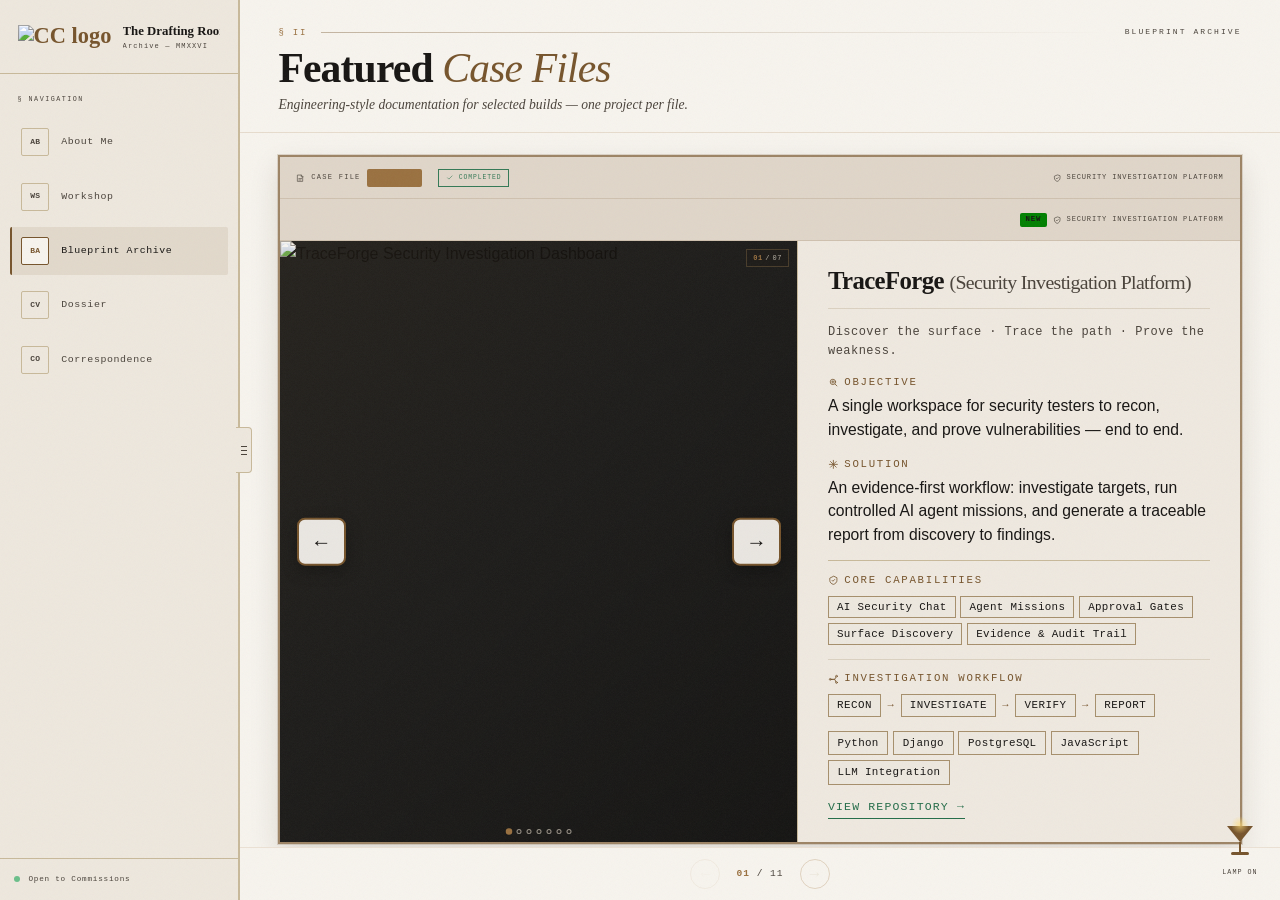
==== commit 3520845f: "Updating HTML" ====
--- a/index.html
+++ b/index.html
@@ -53,7 +53,9 @@
       <aside class="app-sidebar" aria-label="Primary navigation">
 
         <div class="sidebar-brand">
-          <span class="sidebar-brand-mark">CC</span>
+          <span class="sidebar-brand-mark">
+            <img src="./media/my_logo.svg" alt="CC logo">
+          </span>
           <div class="sidebar-brand-text">
             <span class="sidebar-brand-title">The Drafting Room</span>
             <span class="sidebar-brand-sub">Archive &mdash; MMXXVI</span>
@@ -340,6 +342,9 @@
                     <div class="cf-status cf-status--completed"><svg class="cf-mini-icon" viewBox="0 0 24 24" aria-hidden="true"><path d="m5 12 4 4L19 6"/></svg> COMPLETED</div>
                     <div class="cf-category"><svg class="cf-mini-icon" viewBox="0 0 24 24" aria-hidden="true"><path d="M12 3 4 6v5c0 5 3.4 8.7 8 10 4.6-1.3 8-5 8-10V6zM9 12l2 2 4-4"/></svg> Security Investigation Platform</div>
                   </div>
+                  <div class="cf-sidebar" id="for_mb">
+                    <div class="cf-category"><span class="cf-file-num-new" style="background-color: green;">NEW</span><svg class="cf-mini-icon" viewBox="0 0 24 24" aria-hidden="true"><path d="M12 3 4 6v5c0 5 3.4 8.7 8 10 4.6-1.3 8-5 8-10V6zM9 12l2 2 4-4"/></svg> Security Investigation Platform</div>
+                  </div>
                   <div class="cf-featured-overview">
                   <div class="cf-img-col">
                     <div class="cf-img-frame cf-carousel" data-carousel="traceforge">
@@ -397,8 +402,7 @@
                       <span><b>Py</b> Python</span><span><b>Dj</b> Django</span><span><b>DB</b> PostgreSQL</span><span><b>JS</b> JavaScript</span><span><b>AI</b> LLM Integration</span>
                     </div>
                     <div class="cf-actions">
-                      <a href="#" target="_blank" rel="noopener noreferrer" class="cf-action-link cf-action-link--live">View Repository &rarr;</a>
-                      <a href="#" class="cf-action-link">View Case Study &rarr;</a>
+                      <a href="./404.html" target="_blank" rel="noopener noreferrer" class="cf-action-link cf-action-link--live">View Repository &rarr;</a>
                     </div>
                   </div>
                   </div>
@@ -823,19 +827,21 @@
 
                   <div class="dossier-board__identity">
                     <div class="dossier-contact-list">
-                      <div><span class="dossier-glyph">⌾</span><p><small>FULL NAME</small>Christopher Cortes</p></div>
-                      <div><span class="dossier-glyph">⌖</span><p><small>LOCATION</small>Masbate City, Philippines</p></div>
-                      <div><span class="dossier-glyph">✉</span><p><small>EMAIL</small>11corteschristopher@gmail.com</p></div>
+                      <div><span class="dossier-glyph">⌾</span><p><small>ROLE</small>Software Developer</p></div>
+                      <div><span class="dossier-glyph">⌖</span><p><small>LOCATION</small>Masbate City</p></div>
+                      <div><span class="dossier-glyph">✉</span><p style="font-size: 8px;"><small>EMAIL</small>11corteschristopher@gmail.com</p></div>
                       <div><span class="dossier-glyph">⌘</span><p><small>AVAILABILITY</small>Open to commissions</p></div>
                     </div>
                     <div class="dossier-portrait-card">
-                      <img src="./media/me11.png" alt="Christopher Cortes in graduation attire">
-                      <span class="dossier-photo-label">CC · 2026</span>
+                      <img src="./media/id_.png" alt="Christopher Cortes in graduation attire">
+                      <span class="dossier-photo-label">One Piece</span>
                     </div>
                     <div class="dossier-identity-caption">
-                      <span class="dossier-seal-mark">CC</span>
+                      <span class="dossier-seal-mark">
+                        <img src="./media/my_logo.svg" alt="CC logo">
+                      </span>
                       <h4>Christopher Cortes</h4>
-                      <p>COMPUTER SCIENCE GRADUATE<br>&amp; FULL-STACK DEVELOPER</p>
+                      <p>COMPUTER SCIENCE GRADUATE</p>
                     </div>
                   </div>
 
@@ -844,7 +850,7 @@
                       <h4><span>◆</span> EDUCATION</h4>
                       <div class="dossier-education-row">
                         <div><strong>B.S. Computer Science</strong><span>Osmeña Colleges · Masbate City, Philippines</span></div>
-                        <div class="dossier-education-note"><small>FOCUS</small>Full-stack systems<br>and secure applications</div>
+                        <div class="dossier-education-note">Batch 2026: <small> CUM-LAUDE</small></div>
                       </div>
                     </section>
 
@@ -853,11 +859,11 @@
                       <div class="dossier-skill-grid">
                         <span><img src="https://cdn.simpleicons.org/python?viewbox=auto" alt="">Python</span>
                         <span><img src="https://cdn.simpleicons.org/django?viewbox=auto" alt="">Django</span>
-                        <span><img src="https://cdn.simpleicons.org/javascript?viewbox=auto" alt="">JavaScript</span>
+                        <span><img src="https://cdn.simpleicons.org/javascript?viewbox=auto" alt="">Vanilla-JS</span>
                         <span><img src="https://cdn.simpleicons.org/postgresql?viewbox=auto" alt="">PostgreSQL</span>
-                        <span><img src="https://cdn.simpleicons.org/react?viewbox=auto" alt="">React Native</span>
+                        <span><img src="https://cdn.simpleicons.org/react?viewbox=auto" alt="">React</span>
                         <span><img src="https://cdn.simpleicons.org/wireshark?viewbox=auto" alt="">Wireshark</span>
-                        <span><img src="https://cdn.simpleicons.org/openai?viewbox=auto" alt="">AI Integration</span>
+                        <span><img src="https://thumb.wikimedia.org/wikipedia/commons/thumb/e/ef/ChatGPT-Logo.svg/1280px-ChatGPT-Logo.svg.png?utm_source=commons.wikimedia.org&utm_campaign=index&utm_content=thumbnail&_=20240214002031" alt="">AI Integration</span>
                         <span><img src="https://cdn.simpleicons.org/cisco?viewbox=auto" alt="">Networking</span>
                       </div>
                     </section>
@@ -865,16 +871,16 @@
                     <section class="dossier-panel">
                       <h4><span>▣</span> SELECTED PROJECTS</h4>
                       <div class="dossier-project-grid">
-                        <a href="#blueprint-archive"><b>01</b> Netwatch SOC</a>
+                        <a href="#blueprint-archive"><b>01</b> TraceForge</a>
                         <a href="#blueprint-archive"><b>02</b> Clinical Management</a>
                         <a href="#blueprint-archive"><b>03</b> E-Invoicing</a>
-                        <a href="#blueprint-archive"><b>04</b> AI Mobile App</a>
+                        <a href="#blueprint-archive"><b>01</b> Netwatch SOC</a>
                       </div>
                     </section>
 
                     <section class="dossier-panel dossier-panel--interests">
                       <h4><span>◉</span> CAREER INTERESTS</h4>
-                      <p><strong>Secure web systems</strong><strong>Backend development</strong><strong>AI-integrated platforms</strong></p>
+                      <p><strong>Software Development</strong><strong>Cybersecurity</strong><strong>Artificial Intelligence</strong></p>
                     </section>
                   </div>
 
@@ -962,7 +968,9 @@
                 <div class="correspondence-inner">
                   <div class="corr-intro-col">
                     <p class="corr-intro">I am always excited about new opportunities and collaborations. Whether you have a project in mind or simply want to connect &mdash; I would love to hear from you.</p>
-                    <div class="corr-wax-seal">CC</div>
+                    <div class="corr-wax-seal">
+                      <img src="./media/my_logo.svg" alt="CC logo">
+                    </div>
                     <div class="corr-annotation">Available for commissioned builds, freelance work, and collaborative ventures.</div>
                   </div>
 
@@ -995,7 +1003,7 @@
 
                     <div class="corr-footer-credit">
                       <span>&copy; 2026 Christopher Cortes. All rights reserved.</span>
-                      <span class="corr-footer-monogram">CC</span>
+                      <span class="corr-footer-monogram"></span>
                       <span>Crafted with precision &amp; modern web tech</span>
                     </div>
                   </div>
--- a/style.css
+++ b/style.css
@@ -7,41 +7,45 @@
 }
 
 :root {
-  --paper: #F4EFE5;
-  --paper-dark: #EDE6D6;
-  --ink: #1E1A16;
-  --ink-muted: #6B6055;
-  --accent: #8B6F47;
-  --accent-light: #B8956A;
+  --paper: #F7F4EE;
+  --paper-dark: #EEE8DE;
+  --ink: #171513;
+  --ink-muted: #4A433B;
+  --accent: #76542C;
+  --accent-light: #9A7140;
   --blueprint: #365C7D;
   --blueprint-light: #4A7FA5;
   --border: #C8B99A;
   --border-light: #DDD0B8;
-  --font-display: 'Playfair Display', Georgia, serif;
-  --font-editorial: 'IM Fell English', Georgia, serif;
-  --font-mono: 'Courier Prime', 'Courier New', monospace;
-  --font-body: 'Raleway', sans-serif;
+  --font-display: 'Libre Baskerville', Georgia, serif;
+  --font-editorial: 'Libre Baskerville', Georgia, serif;
+  --font-mono: 'DM Mono', 'Courier New', monospace;
+  --font-body: 'Source Sans 3', Arial, sans-serif;
   --sidebar-w: 240px;
   --sidebar-w-collapsed: 68px;
-  --bottomnav-h: 62px;
-  --topbar-h: 56px;
+  --bottomnav-h: 60px;
+  --topbar-h: 52px;
 }
 
 [data-theme="dark"] {
-  --paper: #1C1917;
-  --paper-dark: #141210;
-  --ink: #E8E0D0;
-  --ink-muted: #9A8F80;
-  --accent: #B8956A;
-  --accent-light: #D4B08A;
+  --paper: #16191D;
+  --paper-dark: #101216;
+  --ink: #F7F8FA;
+  --ink-muted: #C9CDD4;
+  --accent: #D4A96A;
+  --accent-light: #E7C18B;
   --blueprint: #4A7FA5;
   --blueprint-light: #6BA3C7;
   --border: #3D3428;
   --border-light: #2E2820;
 }
 
+html, body {
+  height: 100%;
+  overscroll-behavior: none;
+}
+
 html {
-  scroll-behavior: smooth;
   font-size: 16px;
 }
 
@@ -49,8 +53,8 @@
   font-family: var(--font-body);
   background: var(--paper);
   color: var(--ink);
-  line-height: 1.7;
-  overflow-x: hidden;
+  line-height: 1.6;
+  overflow: hidden;
   transition: background 0.4s ease, color 0.4s ease;
 }
 
@@ -103,8 +107,9 @@
 }
 
 .loader-document {
-  width: 380px;
-  padding: 3rem 2.5rem;
+  width: 340px;
+  max-width: 88vw;
+  padding: 2.4rem 2rem;
   border: 2px solid var(--border);
   background: var(--paper-dark);
   box-shadow:
@@ -131,7 +136,7 @@
 
 .loader-status {
   font-family: var(--font-editorial);
-  font-size: 1.1rem;
+  font-size: 1.05rem;
   font-style: italic;
   color: var(--ink);
   text-align: center;
@@ -157,52 +162,38 @@
   display: flex;
   justify-content: space-between;
   font-family: var(--font-mono);
-  font-size: 0.52rem;
+  font-size: 0.5rem;
   letter-spacing: 0.2em;
   color: var(--ink-muted);
 }
 
 @keyframes loaderFade {
-  to {
-    opacity: 0;
-    visibility: hidden;
-    pointer-events: none;
-  }
+  to { opacity: 0; visibility: hidden; pointer-events: none; }
 }
 
 @keyframes loadProgress {
-  to {
-    width: 100%;
-  }
+  to { width: 100%; }
 }
 
 @keyframes docSlideIn {
-  from {
-    transform: perspective(1000px) rotateX(4deg) translateY(16px);
-    opacity: 0;
-  }
-
-  to {
-    transform: perspective(1000px) rotateX(0deg) translateY(0);
-    opacity: 1;
-  }
+  from { transform: perspective(1000px) rotateX(4deg) translateY(16px); opacity: 0; }
+  to { transform: perspective(1000px) rotateX(0deg) translateY(0); opacity: 1; }
 }
 
 .site-wrap {
   opacity: 0;
+  height: 100%;
   animation: siteReveal 0.6s ease-out 5.1s forwards;
 }
 
 @keyframes siteReveal {
-  to {
-    opacity: 1;
-  }
+  to { opacity: 1; }
 }
 
 .lamp-toggle {
   position: fixed;
-  bottom: 2rem;
-  right: 2rem;
+  bottom: 1.4rem;
+  right: 1.4rem;
   z-index: 1100;
   display: flex;
   flex-direction: column;
@@ -214,8 +205,8 @@
 
 .lamp-icon {
   position: relative;
-  width: 36px;
-  height: 40px;
+  width: 32px;
+  height: 36px;
   display: flex;
   flex-direction: column;
   align-items: center;
@@ -224,9 +215,9 @@
 .lamp-shade {
   width: 0;
   height: 0;
-  border-left: 14px solid transparent;
-  border-right: 14px solid transparent;
-  border-top: 18px solid var(--accent);
+  border-left: 13px solid transparent;
+  border-right: 13px solid transparent;
+  border-top: 16px solid var(--accent);
   position: relative;
   transition: border-top-color 0.3s;
 }
@@ -234,45 +225,26 @@
 [data-theme="light"] .lamp-shade::after {
   content: '';
   position: absolute;
-  top: -28px;
-  left: -10px;
-  width: 20px;
-  height: 20px;
+  top: -26px;
+  left: -9px;
+  width: 18px;
+  height: 18px;
   border-radius: 50%;
   background: radial-gradient(circle, rgba(255, 220, 120, 0.7) 0%, transparent 70%);
   animation: lampGlow 2s ease-in-out infinite;
 }
 
 @keyframes lampGlow {
-
-  0%,
-  100% {
-    opacity: 0.7;
-    transform: scale(1);
-  }
-
-  50% {
-    opacity: 1;
-    transform: scale(1.2);
-  }
-}
-
-.lamp-arm {
-  width: 2px;
-  height: 12px;
-  background: var(--accent);
-}
-
-.lamp-base {
-  width: 20px;
-  height: 3px;
-  background: var(--accent);
-  border-radius: 2px;
-}
+  0%, 100% { opacity: 0.7; transform: scale(1); }
+  50% { opacity: 1; transform: scale(1.2); }
+}
+
+.lamp-arm { width: 2px; height: 10px; background: var(--accent); }
+.lamp-base { width: 18px; height: 3px; background: var(--accent); border-radius: 2px; }
 
 .lamp-label {
   font-family: var(--font-mono);
-  font-size: 0.45rem;
+  font-size: 0.42rem;
   letter-spacing: 0.15em;
   color: var(--ink-muted);
   text-transform: uppercase;
@@ -284,7 +256,7 @@
 
 .app-shell {
   display: flex;
-  min-height: 100vh;
+  height: 100%;
 }
 
 /* ---- Desktop sidebar ---- */
@@ -311,7 +283,7 @@
   display: flex;
   align-items: center;
   gap: 0.7rem;
-  padding: 1.4rem 1.1rem;
+  padding: 1.3rem 1.1rem;
   border-bottom: 1px solid var(--border);
 }
 
@@ -340,59 +312,75 @@
 
 .sidebar-brand-title {
   font-family: var(--font-display);
-  font-size: 0.82rem;
+  font-size: 0.8rem;
   font-weight: 700;
   color: var(--ink);
 }
 
 .sidebar-brand-sub {
   font-family: var(--font-mono);
-  font-size: 0.46rem;
+  font-size: 0.44rem;
   letter-spacing: 0.16em;
   color: var(--ink-muted);
 }
 
-.sidebar-collapse-btn {
-  margin-left: auto;
-  width: 24px;
-  height: 24px;
-  flex-shrink: 0;
-  display: flex;
+/* ---- Blueprint ruler-tab collapse handle ---- */
+
+.sidebar-handle {
+  position: absolute;
+  top: 50%;
+  right: -14px;
+  transform: translateY(-50%);
+  width: 16px;
+  height: 46px;
+  background: var(--paper-dark);
+  border: 1px solid var(--border);
+  border-left: none;
+  border-radius: 0 4px 4px 0;
+  display: flex;
+  flex-direction: column;
   align-items: center;
   justify-content: center;
-  background: none;
-  border: 1px solid var(--border);
-  color: var(--ink-muted);
+  gap: 3px;
   cursor: pointer;
-  border-radius: 2px;
-  transition: all 0.2s ease;
-}
-
-.sidebar-collapse-btn:hover {
+  z-index: 901;
+  transition: background 0.2s ease, border-color 0.2s ease;
+}
+
+.sidebar-handle:hover {
+  background: var(--accent);
   border-color: var(--accent);
-  color: var(--accent);
-}
-
-.app-shell.is-collapsed .sidebar-collapse-btn {
-  transform: rotate(180deg);
-}
+}
+
+.sidebar-handle span {
+  width: 6px;
+  height: 1px;
+  background: var(--ink-muted);
+  transition: background 0.2s ease, transform 0.2s ease;
+}
+
+.sidebar-handle:hover span {
+  background: var(--paper);
+}
+
+.app-shell.is-collapsed .sidebar-handle span:nth-child(1) { transform: translateY(2px) rotate(20deg); }
+.app-shell.is-collapsed .sidebar-handle span:nth-child(3) { transform: translateY(-2px) rotate(-20deg); }
 
 .sidebar-nav {
   display: flex;
   flex-direction: column;
-  padding: 0.9rem 0.6rem;
-  gap: 0.25rem;
+  padding: 1rem 0.6rem;
+  gap: 0.35rem;
   flex: 1;
-  overflow-y: auto;
 }
 
 .sidebar-ref {
   font-family: var(--font-mono);
-  font-size: 0.44rem;
+  font-size: 0.42rem;
   letter-spacing: 0.22em;
   text-transform: uppercase;
   color: var(--ink-muted);
-  padding: 0.6rem 0.5rem 0.3rem;
+  padding: 0.2rem 0.5rem 0.5rem;
 }
 
 .app-shell.is-collapsed .sidebar-ref {
@@ -405,12 +393,13 @@
 .nav-item {
   display: flex;
   align-items: center;
-  gap: 0.7rem;
+  gap: 0.75rem;
   width: 100%;
-  padding: 0.55rem 0.5rem;
+  padding: 0.65rem 0.6rem;
   background: none;
   border: none;
   border-left: 2px solid transparent;
+  border-radius: 2px;
   cursor: pointer;
   text-align: left;
   color: var(--ink-muted);
@@ -429,14 +418,14 @@
 
 .nav-item.is-active {
   border-left-color: var(--accent);
-  background: rgba(139, 111, 71, 0.1);
+  background: rgba(139, 111, 71, 0.12);
   color: var(--ink);
 }
 
 .nav-item-mark {
   flex-shrink: 0;
-  width: 26px;
-  height: 26px;
+  width: 28px;
+  height: 28px;
   display: flex;
   align-items: center;
   justify-content: center;
@@ -445,6 +434,7 @@
   font-weight: 700;
   letter-spacing: 0.02em;
   border: 1px solid var(--border);
+  border-radius: 2px;
   color: var(--ink-muted);
   transition: all 0.18s ease;
 }
@@ -477,9 +467,6 @@
 .sidebar-footer {
   padding: 0.9rem;
   border-top: 1px solid var(--border);
-  display: flex;
-  flex-direction: column;
-  gap: 0.4rem;
 }
 
 .sidebar-status {
@@ -487,7 +474,7 @@
   align-items: center;
   gap: 0.5rem;
   font-family: var(--font-mono);
-  font-size: 0.5rem;
+  font-size: 0.48rem;
   letter-spacing: 0.1em;
   color: var(--ink-muted);
   white-space: nowrap;
@@ -515,22 +502,17 @@
   left: 0;
   right: 0;
   height: var(--topbar-h);
-  background: rgba(244, 239, 229, 0.96);
+  background: rgba(244, 239, 229, 0.97);
   backdrop-filter: blur(10px);
   border-bottom: 2px solid var(--border);
   align-items: center;
   justify-content: space-between;
   padding: 0 1.1rem;
   z-index: 950;
-  transition: box-shadow 0.3s, background 0.4s;
 }
 
 [data-theme="dark"] .app-topbar {
-  background: rgba(28, 25, 23, 0.96);
-}
-
-.app-topbar.raised {
-  box-shadow: 0 2px 20px rgba(139, 111, 71, 0.12);
+  background: rgba(28, 25, 23, 0.97);
 }
 
 .topbar-brand {
@@ -541,17 +523,24 @@
 
 .topbar-mark {
   font-family: var(--font-display);
-  font-size: 1.15rem;
+  font-size: 1.05rem;
   font-weight: 900;
   color: var(--accent);
 }
 
 .topbar-view-title {
   font-family: var(--font-mono);
-  font-size: 0.58rem;
+  font-size: 0.54rem;
   letter-spacing: 0.14em;
   text-transform: uppercase;
   color: var(--ink-muted);
+}
+
+.topbar-progress {
+  font-family: var(--font-mono);
+  font-size: 0.5rem;
+  letter-spacing: 0.1em;
+  color: var(--accent-light);
 }
 
 /* ---- Mobile bottom nav ---- */
@@ -582,7 +571,7 @@
   flex-direction: column;
   align-items: center;
   justify-content: center;
-  gap: 0.2rem;
+  gap: 0.15rem;
   background: none;
   border: none;
   color: var(--ink-muted);
@@ -598,21 +587,20 @@
 }
 
 .bottomnav-mark {
-  width: 24px;
-  height: 24px;
+  width: 22px;
+  height: 22px;
   display: flex;
   align-items: center;
   justify-content: center;
   font-family: var(--font-mono);
-  font-size: 0.46rem;
+  font-size: 0.44rem;
   font-weight: 700;
   border: 1px solid var(--border);
+  border-radius: 2px;
   transition: all 0.18s ease;
 }
 
-.bottomnav-item.is-active {
-  color: var(--accent);
-}
+.bottomnav-item.is-active { color: var(--accent); }
 
 .bottomnav-item.is-active .bottomnav-mark {
   border-color: var(--accent);
@@ -622,8 +610,8 @@
 
 .bottomnav-text {
   font-family: var(--font-mono);
-  font-size: 0.44rem;
-  letter-spacing: 0.04em;
+  font-size: 0.4rem;
+  letter-spacing: 0.03em;
   text-transform: uppercase;
 }
 
@@ -633,6 +621,8 @@
   flex: 1;
   margin-left: var(--sidebar-w);
   min-width: 0;
+  height: 100%;
+  overflow: hidden;
   transition: margin-left 0.3s cubic-bezier(0.4, 0, 0.2, 1);
 }
 
@@ -642,27 +632,26 @@
 
 .app-view {
   display: none;
+  height: 100%;
+  flex-direction: column;
+  overflow: hidden;
 }
 
 .app-view.is-active {
-  display: block;
+  display: flex;
 }
 
 @media (max-width: 1024px) {
-  .app-sidebar {
-    display: none;
-  }
-
-  .app-topbar {
-    display: flex;
-  }
-
-  .app-bottomnav {
-    display: flex;
-  }
+  .app-sidebar { display: none; }
+  .app-topbar { display: flex; }
+  .app-bottomnav { display: flex; }
 
   .app-main {
     margin-left: 0;
+    height: 100dvh;
+  }
+
+  .app-view {
     padding-top: var(--topbar-h);
     padding-bottom: var(--bottomnav-h);
   }
@@ -672,155 +661,302 @@
   }
 }
 
-.site-header,
-.header-nav,
-.nav-toggle,
-.mobile-nav {
-  display: none !important;
-}
-
-.front-page {
-  min-height: 100vh;
-  padding: 3rem 2rem 3rem;
-  display: flex;
-  align-items: flex-start;
+/* ======================================================= */
+/* VIEW HEAD — compact header shared by every section        */
+/* ======================================================= */
+
+.view-head {
+  flex-shrink: 0;
+  padding: 1.6rem 2.4rem 1rem;
+  position: relative;
+  border-bottom: 1px solid var(--border);
+}
+
+.view-head--dark {
+  border-bottom-color: rgba(184, 149, 106, 0.25);
+}
+
+.view-eyebrow {
+  display: flex;
+  align-items: center;
+  gap: 0.9rem;
+  margin-bottom: 0.5rem;
+}
+
+.view-ref {
+  font-family: var(--font-mono);
+  font-size: 0.56rem;
+  letter-spacing: 0.2em;
+  color: var(--accent);
+  flex-shrink: 0;
+}
+
+.view-eyebrow--light .view-ref {
+  color: var(--accent-light);
+}
+
+.view-rule {
+  flex: 1;
+  height: 1px;
+  background: linear-gradient(90deg, var(--accent), transparent);
+  opacity: 0.4;
+}
+
+.view-tag {
+  font-family: var(--font-mono);
+  font-size: 0.5rem;
+  letter-spacing: 0.26em;
+  color: var(--ink-muted);
+  white-space: nowrap;
+}
+
+.view-eyebrow--light .view-tag {
+  color: var(--ink-muted);
+}
+
+.view-title {
+  font-family: var(--font-display);
+  font-size: clamp(1.6rem, 3.4vw, 2.6rem);
+  font-weight: 900;
+  letter-spacing: -0.02em;
+  line-height: 1;
+  color: var(--ink);
+  margin-bottom: 0.3rem;
+}
+
+.view-title em {
+  font-style: italic;
+  font-weight: 400;
+  color: var(--accent);
+}
+
+.view-deck {
+  font-family: var(--font-editorial);
+  font-style: italic;
+  font-size: 0.85rem;
+  color: var(--ink-muted);
+}
+
+@media (max-width: 1024px) {
+  .view-head {
+    padding: 1rem 1.2rem 0.8rem;
+  }
+
+  .view-title {
+    font-size: clamp(1.3rem, 6vw, 1.9rem);
+  }
+
+  .view-deck {
+    display: none;
+  }
+}
+
+@media (max-width: 400px) {
+  .view-head {
+    padding: 0.8rem 1rem 0.6rem;
+  }
+
+  .view-eyebrow {
+    gap: 0.6rem;
+    margin-bottom: 0.3rem;
+  }
+
+  .view-title {
+    font-size: 1.15rem;
+  }
+}
+
+/* ======================================================= */
+/* VIEW CAROUSEL — horizontal, snap-paged, no page scroll     */
+/* ======================================================= */
+
+.view-carousel {
+  position: relative;
+  flex: 1;
+  min-height: 0;
+  display: flex;
+  flex-direction: column;
+}
+
+.view-carousel-viewport {
+  flex: 1;
+  min-height: 0;
+  display: flex;
+  overflow-x: auto;
+  overflow-y: hidden;
+  scroll-snap-type: x mandatory;
+  scroll-behavior: smooth;
+  -webkit-overflow-scrolling: touch;
+  scrollbar-width: none;
+}
+
+.view-carousel-viewport::-webkit-scrollbar {
+  display: none;
+}
+
+.view-slide {
+  flex: 0 0 100%;
+  scroll-snap-align: start;
+  min-width: 0;
+  height: 100%;
+  overflow-y: auto;
+  overflow-x: hidden;
+  padding: 1.4rem 2.4rem;
+  display: flex;
+  flex-direction: column;
   justify-content: center;
+  scrollbar-width: thin;
+}
+
+.view-slide::-webkit-scrollbar {
+  width: 4px;
+}
+
+.view-slide::-webkit-scrollbar-thumb {
+  background: rgba(139, 111, 71, 0.3);
 }
 
 @media (max-width: 1024px) {
-  .front-page {
-    padding: 1.5rem 1rem 2rem;
+  .view-slide {
+    padding: 1rem 1.2rem;
   }
 }
 
-.fp-inner {
-  max-width: 1200px;
-  width: 100%;
-  margin: 0 auto;
-}
-
-.fp-masthead {
-  margin-bottom: 1.5rem;
-}
-
-.masthead-top {
-  display: flex;
-  align-items: baseline;
-  justify-content: space-between;
-  padding-bottom: 0.5rem;
-}
-
-.masthead-vol,
-.masthead-date {
-  font-family: var(--font-mono);
-  font-size: 0.55rem;
-  letter-spacing: 0.18em;
-  color: var(--ink-muted);
-}
-
-.masthead-title {
-  font-family: var(--font-display);
-  font-size: clamp(1.8rem, 4vw, 2.8rem);
-  font-weight: 900;
-  letter-spacing: 0.12em;
-  color: var(--ink);
+@media (max-width: 400px) {
+  .view-slide {
+    padding: 0.75rem 0.9rem;
+  }
+}
+
+.view-carousel-controls {
+  flex-shrink: 0;
+  display: flex;
+  align-items: center;
+  justify-content: center;
+  gap: 1rem;
+  padding: 0.7rem 1.2rem;
+  border-top: 1px solid var(--border-light);
+}
+
+.view-carousel-controls--dark {
+  border-top-color: rgba(184, 149, 106, 0.2);
+}
+
+.view-carousel-arrow {
+  width: 30px;
+  height: 30px;
+  display: flex;
+  align-items: center;
+  justify-content: center;
+  border: 1px solid var(--border);
+  border-radius: 50%;
+  background: none;
+  color: var(--ink-muted);
+  cursor: pointer;
+  flex-shrink: 0;
+  transition: all 0.18s ease;
+}
+
+.view-carousel-arrow:hover {
+  border-color: var(--accent);
+  color: var(--accent);
+}
+
+.view-carousel-arrow:disabled {
+  opacity: 0.3;
+  cursor: default;
+}
+
+.view-carousel-dots {
+  display: flex;
+  gap: 7px;
+  flex-wrap: wrap;
+  justify-content: center;
+}
+
+.view-carousel-dots button {
+  width: 7px;
+  height: 7px;
+  border-radius: 50%;
+  border: 1px solid var(--border);
+  background: none;
+  cursor: pointer;
+  padding: 0;
+  transition: all 0.2s ease;
+}
+
+.view-carousel-dots button.is-active {
+  background: var(--accent);
+  border-color: var(--accent);
+  transform: scale(1.3);
+}
+
+.view-carousel-counter {
+  font-family: var(--font-mono);
+  font-size: 0.6rem;
+  letter-spacing: 0.1em;
+  color: var(--ink-muted);
+  min-width: 3.4em;
   text-align: center;
-  text-transform: uppercase;
-}
-
-.masthead-rule-double {
-  margin: 0.4rem 0;
-}
-
-.mr-thick {
-  height: 3px;
-  background: var(--ink);
-  margin-bottom: 2px;
-}
-
-.mr-thin {
-  height: 1px;
-  background: var(--accent);
-}
-
-.masthead-kicker {
-  font-family: var(--font-mono);
-  font-size: 0.58rem;
-  letter-spacing: 0.15em;
-  color: var(--ink-muted);
-  text-align: center;
-  padding: 0.4rem 0;
-}
-
-.masthead-rule-single {
-  height: 1px;
-  background: var(--border);
-  margin-top: 0.4rem;
-}
-
-.fp-body-grid {
+}
+
+.view-carousel-counter strong {
+  color: var(--accent);
+}
+
+/* dark-section variants */
+
+.view-carousel-arrow--light {
+  border-color: rgba(184, 149, 106, 0.35);
+  color: rgba(232, 224, 208, 0.6);
+}
+
+.view-carousel-arrow--light:hover {
+  border-color: var(--accent-light);
+  color: var(--accent-light);
+}
+
+.view-carousel-dots--light button {
+  border-color: rgba(184, 149, 106, 0.35);
+}
+
+.view-carousel-dots--light button.is-active {
+  background: var(--accent-light);
+  border-color: var(--accent-light);
+}
+
+.view-carousel-counter--light {
+  color: var(--ink-muted);
+}
+
+.view-carousel-counter--light strong {
+  color: var(--accent-light);
+}
+
+/* ======================================================= */
+/* ABOUT ME                                                  */
+/* ======================================================= */
+
+.about-slide-grid {
   display: grid;
   grid-template-columns: 1fr 260px;
   gap: 2rem;
-  padding: 1.5rem 0;
-  border-left: 1px solid var(--border);
-  border-right: 1px solid var(--border);
-  padding-left: 1.5rem;
-  padding-right: 1.5rem;
-  border-bottom: 1px solid var(--border);
-}
-
-.fp-sidebar-note {
-  border: 1px solid var(--border-light);
-  padding: 0.8rem;
-  background: rgba(139, 111, 71, 0.04);
-  position: relative;
-}
-
-.note-label {
-  font-family: var(--font-mono);
-  font-size: 0.48rem;
-  letter-spacing: 0.2em;
-  color: var(--accent);
-  margin-bottom: 0.5rem;
-}
-
-.note-text {
-  font-family: var(--font-editorial);
-  font-size: 0.82rem;
-  font-style: italic;
-  color: var(--ink-muted);
-  line-height: 1.6;
-  margin-bottom: 0.5rem;
-}
-
-.note-rule {
-  height: 1px;
-  background: var(--border-light);
-  margin-bottom: 0.4rem;
-}
-
-.note-stamp {
+  align-items: center;
+  max-width: 1200px;
+  margin: 0 auto;
+  width: 100%;
+}
+
+@media (max-width: 900px) {
+  .about-slide-grid {
+    grid-template-columns: 1fr;
+  }
+}
+
+.fp-eyebrow {
   font-family: var(--font-mono);
   font-size: 0.5rem;
-  letter-spacing: 0.3em;
-  color: var(--accent);
-  display: block;
-  text-align: right;
-}
-
-.fp-col-main {
-  padding: 0 0.5rem;
-}
-
-.fp-headline-block {
-  margin-bottom: 1.5rem;
-}
-
-.fp-eyebrow {
-  font-family: var(--font-mono);
-  font-size: 0.52rem;
-  letter-spacing: 0.3em;
+  letter-spacing: 0.28em;
   text-transform: uppercase;
   color: var(--ink-muted);
   margin-bottom: 0.5rem;
@@ -828,9 +964,9 @@
 
 .fp-headline {
   font-family: var(--font-display);
-  font-size: clamp(2.5rem, 5vw, 4rem);
+  font-size: clamp(2rem, 4.2vw, 3.4rem);
   font-weight: 900;
-  line-height: 1;
+  line-height: 1.02;
   letter-spacing: -0.02em;
   color: var(--ink);
   margin-bottom: 0.5rem;
@@ -844,100 +980,44 @@
 
 .fp-subheadline {
   font-family: var(--font-mono);
-  font-size: 0.58rem;
+  font-size: 0.55rem;
   letter-spacing: 0.1em;
   color: var(--ink-muted);
-}
-
-.fp-lede-col {
-  column-count: 2;
-  column-gap: 2rem;
-  column-rule: 1px solid var(--border-light);
-  margin-bottom: 1.5rem;
+  margin-bottom: 1rem;
 }
 
 .fp-lede {
   font-family: var(--font-editorial);
-  font-size: 0.95rem;
+  font-size: 0.92rem;
   color: var(--ink);
-  line-height: 1.85;
-  margin-bottom: 0.8rem;
-  break-inside: avoid;
+  line-height: 1.75;
+  margin-bottom: 0.7rem;
 }
 
 .dropcap {
   float: left;
   font-family: var(--font-display);
-  font-size: 4rem;
+  font-size: 3.2rem;
   font-weight: 900;
   line-height: 0.75;
   margin-right: 0.08em;
-  margin-top: 0.1em;
-  color: var(--accent);
-}
-
-.fp-ledger {
-  display: flex;
-  border: 1px solid var(--border);
-  margin-bottom: 1.5rem;
-  overflow: hidden;
-}
-
-.fp-ledger-item {
-  flex: 1;
-  padding: 1rem 0.75rem;
-  text-align: center;
-  transition: background 0.2s;
-}
-
-.fp-ledger-item:hover {
-  background: rgba(139, 111, 71, 0.05);
-}
-
-.ledger-num {
-  display: block;
-  font-family: var(--font-display);
-  font-size: 2.4rem;
-  font-weight: 900;
-  color: var(--accent);
-  line-height: 1;
-}
-
-.ledger-plus {
-  font-family: var(--font-display);
-  font-size: 1.2rem;
-  color: var(--accent);
-  vertical-align: top;
-  margin-top: 0.3rem;
-}
-
-.ledger-label {
-  display: block;
-  margin-top: 0.3rem;
-  font-family: var(--font-mono);
-  font-size: 0.5rem;
-  letter-spacing: 0.1em;
-  color: var(--ink-muted);
-  line-height: 1.4;
-}
-
-.ledger-divider {
-  width: 1px;
-  background: var(--border);
+  margin-top: 0.06em;
+  color: var(--accent);
 }
 
 .fp-ctas {
   display: flex;
-  gap: 1rem;
+  gap: 0.9rem;
   flex-wrap: wrap;
+  margin-top: 0.6rem;
 }
 
 .cta-primary {
   font-family: var(--font-mono);
-  font-size: 0.6rem;
-  letter-spacing: 0.2em;
+  font-size: 0.58rem;
+  letter-spacing: 0.18em;
   text-transform: uppercase;
-  padding: 0.8rem 1.6rem;
+  padding: 0.7rem 1.4rem;
   background: var(--ink);
   color: var(--paper);
   border: 1px solid var(--ink);
@@ -954,10 +1034,10 @@
 
 .cta-secondary {
   font-family: var(--font-mono);
-  font-size: 0.6rem;
-  letter-spacing: 0.2em;
+  font-size: 0.58rem;
+  letter-spacing: 0.18em;
   text-transform: uppercase;
-  padding: 0.8rem 1.6rem;
+  padding: 0.7rem 1.4rem;
   background: transparent;
   color: var(--ink);
   border: 1px solid var(--border);
@@ -971,18 +1051,10 @@
   color: var(--accent);
 }
 
-.fp-col-right {
-  border-left: 1px solid var(--border);
-  padding-left: 1.5rem;
-  display: flex;
-  flex-direction: column;
-  gap: 1rem;
-  position: relative;
-}
-
 .fp-right-box {
   border: 1px solid var(--border);
-  padding: 0.9rem;
+  padding: 0.8rem;
+  margin-bottom: 0.8rem;
 }
 
 .fp-right-box--accent {
@@ -992,13 +1064,13 @@
 
 .box-header {
   font-family: var(--font-mono);
-  font-size: 0.5rem;
-  letter-spacing: 0.25em;
+  font-size: 0.46rem;
+  letter-spacing: 0.22em;
   text-transform: uppercase;
   color: var(--accent);
   border-bottom: 1px solid var(--border-light);
-  padding-bottom: 0.4rem;
-  margin-bottom: 0.7rem;
+  padding-bottom: 0.35rem;
+  margin-bottom: 0.6rem;
 }
 
 .glance-list {
@@ -1008,238 +1080,154 @@
 .glance-list li {
   display: flex;
   justify-content: space-between;
-  padding: 0.3rem 0;
+  padding: 0.25rem 0;
   border-bottom: 1px solid var(--border-light);
   gap: 0.5rem;
+  font-size: 0.7rem;
 }
 
 .gl-key {
   font-family: var(--font-mono);
-  font-size: 0.52rem;
-  letter-spacing: 0.08em;
+  font-size: 0.5rem;
+  letter-spacing: 0.06em;
   color: var(--ink-muted);
 }
 
 .gl-val {
   font-family: var(--font-mono);
-  font-size: 0.52rem;
-  letter-spacing: 0.04em;
+  font-size: 0.5rem;
+  letter-spacing: 0.03em;
   color: var(--ink);
   text-align: right;
 }
 
 .right-box-note {
   font-family: var(--font-editorial);
-  font-size: 0.82rem;
+  font-size: 0.78rem;
   font-style: italic;
   color: var(--ink-muted);
-  line-height: 1.6;
-  margin-bottom: 0.7rem;
+  line-height: 1.5;
+  margin-bottom: 0.6rem;
 }
 
 .box-link {
   font-family: var(--font-mono);
-  font-size: 0.55rem;
+  font-size: 0.52rem;
   letter-spacing: 0.1em;
   color: var(--accent);
   border-bottom: 1px solid rgba(139, 111, 71, 0.3);
-  transition: border-color 0.2s;
-}
-
-.box-link:hover {
-  border-color: var(--accent);
-}
-
-.fp-coffee-mark {
-  position: absolute;
-  bottom: 1rem;
-  right: 0.5rem;
-  width: 55px;
-  height: 55px;
-  border-radius: 50%;
-  border: 1.5px solid rgba(139, 111, 71, 0.2);
-  box-shadow:
-    inset 0 0 0 3px rgba(139, 111, 71, 0.06),
-    0 0 0 4px rgba(139, 111, 71, 0.04);
-  pointer-events: none;
-  opacity: 0.6;
-}
-
-.fp-coffee-mark::after {
-  content: '';
-  position: absolute;
-  top: 8px;
-  left: 8px;
-  right: 8px;
-  bottom: 8px;
-  border-radius: 50%;
-  border: 1px solid rgba(139, 111, 71, 0.12);
-}
-
-.fp-footer-strip {
-  display: flex;
-  justify-content: space-between;
-  align-items: center;
-  border-top: 2px solid var(--ink);
-  padding: 0.5rem 0;
-  font-family: var(--font-mono);
-  font-size: 0.5rem;
-  letter-spacing: 0.15em;
-  color: var(--ink-muted);
-}
-
-.fp-page-num {
-  color: var(--accent);
-}
-
-.doc-section {
-  background: var(--paper);
-  border-top: 3px solid var(--ink);
-  position: relative;
-}
-
-.doc-section--dark {
-  background: var(--paper-dark);
-  border-top-color: var(--accent);
-}
-
-.doc-section-inner {
-  max-width: 1200px;
+}
+
+.box-link:hover { border-color: var(--accent); }
+
+.fp-sidebar-note {
+  border: 1px solid var(--border-light);
+  padding: 0.7rem;
+  background: rgba(139, 111, 71, 0.04);
+}
+
+.note-label {
+  font-family: var(--font-mono);
+  font-size: 0.44rem;
+  letter-spacing: 0.18em;
+  color: var(--accent);
+  margin-bottom: 0.4rem;
+}
+
+.note-text {
+  font-family: var(--font-editorial);
+  font-size: 0.78rem;
+  font-style: italic;
+  color: var(--ink-muted);
+  line-height: 1.5;
+  margin-bottom: 0.4rem;
+}
+
+.note-rule {
+  height: 1px;
+  background: var(--border-light);
+  margin-bottom: 0.35rem;
+}
+
+.note-stamp {
+  font-family: var(--font-mono);
+  font-size: 0.46rem;
+  letter-spacing: 0.28em;
+  color: var(--accent);
+  display: block;
+  text-align: right;
+}
+
+.fp-ledger {
+  display: flex;
+  border: 1px solid var(--border);
+  margin-bottom: 1.2rem;
+  overflow: hidden;
+  max-width: 640px;
+}
+
+.fp-ledger-item {
+  flex: 1;
+  padding: 0.8rem 0.6rem;
+  text-align: center;
+}
+
+.ledger-num {
+  display: block;
+  font-family: var(--font-display);
+  font-size: 1.9rem;
+  font-weight: 900;
+  color: var(--accent);
+  line-height: 1;
+}
+
+.ledger-plus {
+  font-family: var(--font-display);
+  font-size: 1rem;
+  color: var(--accent);
+  vertical-align: top;
+}
+
+.ledger-label {
+  display: block;
+  margin-top: 0.25rem;
+  font-family: var(--font-mono);
+  font-size: 0.46rem;
+  letter-spacing: 0.08em;
+  color: var(--ink-muted);
+  line-height: 1.3;
+}
+
+.ledger-divider { width: 1px; background: var(--border); }
+
+/* ======================================================= */
+/* WORKSHOP — drawer pairs                                    */
+/* ======================================================= */
+
+.drawer-pair {
+  display: grid;
+  grid-template-columns: repeat(2, 1fr);
+  gap: 1.2rem;
+  max-width: 1100px;
   margin: 0 auto;
-  padding: 3rem 2rem 3rem;
-  position: relative;
-}
-
-@media (max-width: 1024px) {
-  .doc-section-inner {
-    padding: 2rem 1.2rem 2.5rem;
+  width: 100%;
+}
+
+@media (max-width: 720px) {
+  .drawer-pair {
+    grid-template-columns: 1fr;
   }
 }
 
-.section-fold-corner {
-  position: absolute;
-  top: 0;
-  right: 0;
-  width: 0;
-  height: 0;
-  border-style: solid;
-  border-width: 0 60px 60px 0;
-  border-color: transparent var(--paper-dark) transparent transparent;
-  opacity: 0.6;
-}
-
-[data-theme="dark"] .section-fold-corner {
-  border-color: transparent var(--border) transparent transparent;
-}
-
-.section-fold-corner--light {
-  border-color: transparent rgba(139, 111, 71, 0.3) transparent transparent;
-  opacity: 0.8;
-}
-
-.section-header {
-  margin-bottom: 3rem;
-}
-
-.sec-eyebrow {
-  display: flex;
-  align-items: center;
-  gap: 1rem;
-  margin-bottom: 1rem;
-}
-
-.sec-ref {
-  font-family: var(--font-mono);
-  font-size: 0.6rem;
-  letter-spacing: 0.2em;
-  color: var(--accent);
-  flex-shrink: 0;
-}
-
-.sec-rule {
-  flex: 1;
-  height: 1px;
-  background: linear-gradient(90deg, var(--accent), transparent);
-  opacity: 0.4;
-}
-
-.sec-tag {
-  font-family: var(--font-mono);
-  font-size: 0.55rem;
-  letter-spacing: 0.28em;
-  color: var(--ink-muted);
-  white-space: nowrap;
-}
-
-.sec-eyebrow--light .sec-ref {
-  color: var(--accent-light);
-}
-
-.sec-eyebrow--light .sec-tag {
-  color: var(--ink-muted);
-}
-
-.section-title {
-  font-family: var(--font-display);
-  font-size: clamp(2.8rem, 6vw, 5rem);
-  font-weight: 900;
-  letter-spacing: -0.03em;
-  line-height: 0.95;
-  color: var(--ink);
-  margin-bottom: 0.8rem;
-}
-
-.section-title em {
-  font-style: italic;
-  font-weight: 400;
-  color: var(--accent);
-}
-
-.section-title--light {
-  color: var(--ink);
-}
-
-.section-title--light em {
-  color: var(--accent-light);
-}
-
-.section-underrule {
-  width: 60px;
-  height: 2px;
-  background: var(--accent);
-  margin-bottom: 1rem;
-}
-
-.section-deck {
-  font-family: var(--font-editorial);
-  font-style: italic;
-  font-size: 1rem;
-  color: var(--ink-muted);
-}
-
-.section-deck--light {
-  color: var(--ink-muted);
-}
-
-.workshop-grid {
-  display: grid;
-  grid-template-columns: repeat(auto-fit, minmax(260px, 1fr));
-  gap: 0;
-  border: 1px solid var(--border);
-  margin-bottom: 3rem;
-}
-
 .drawer {
-  padding: 1.8rem;
+  padding: 1.3rem;
   border: 1px solid var(--border);
   position: relative;
   overflow: hidden;
   transition: box-shadow 0.25s, background 0.2s;
 }
 
-.drawer:hover {
-  background: rgba(139, 111, 71, 0.03);
-}
+.drawer:hover { background: rgba(139, 111, 71, 0.03); }
 
 .drawer--featured {
   border: 2px solid var(--accent);
@@ -1251,41 +1239,51 @@
   top: 0;
   right: 0;
   font-family: var(--font-mono);
-  font-size: 0.48rem;
+  font-size: 0.44rem;
   letter-spacing: 0.2em;
   text-transform: uppercase;
   background: var(--accent);
   color: var(--paper);
-  padding: 0.2rem 0.6rem;
+  padding: 0.18rem 0.55rem;
 }
 
 .drawer-label {
   font-family: var(--font-mono);
-  font-size: 0.58rem;
-  letter-spacing: 0.15em;
+  font-size: 0.54rem;
+  letter-spacing: 0.14em;
   text-transform: uppercase;
   color: var(--accent);
   border-bottom: 1px solid var(--border-light);
-  padding-bottom: 0.6rem;
-  margin-bottom: 1rem;
+  padding-bottom: 0.5rem;
+  margin-bottom: 0.8rem;
   padding-right: 3rem;
 }
 
 .drawer-contents {
   display: flex;
   flex-wrap: wrap;
-  gap: 0.4rem;
+  gap: 0.35rem;
 }
 
 .tool-tag {
   font-family: var(--font-mono);
-  font-size: 0.56rem;
-  letter-spacing: 0.04em;
-  padding: 0.22rem 0.6rem;
+  font-size: 0.52rem;
+  letter-spacing: 0.03em;
+  padding: 0.2rem 0.55rem;
   border: 1px solid var(--border);
   color: var(--ink-muted);
   transition: all 0.18s;
   cursor: default;
+  display: inline-flex;
+  align-items: center;
+  gap: 0.38rem;
+}
+
+.tool-tag-icon {
+  width: 0.95rem;
+  height: 0.95rem;
+  object-fit: contain;
+  flex: 0 0 auto;
 }
 
 .tool-tag:hover {
@@ -1294,41 +1292,79 @@
   border-color: var(--accent);
 }
 
-.featured-instrument {
-  padding-top: 0.5rem;
-}
+.featured-instrument { padding-top: 0.3rem; }
 
 .instrument-name {
   font-family: var(--font-display);
-  font-size: 2.4rem;
+  font-size: 1.9rem;
   font-weight: 900;
   font-style: italic;
   color: var(--accent);
   line-height: 1;
-  margin-bottom: 0.3rem;
+  margin-bottom: 0.25rem;
+}
+
+.instrument-name-icon {
+  display: inline-block;
+  width: 1.05em;
+  height: 1.05em;
+  margin-right: 0.3rem;
+  vertical-align: -0.12em;
 }
 
 .instrument-rating {
-  font-size: 1rem;
+  font-size: 0.85rem;
   color: var(--accent);
   letter-spacing: 0.1em;
-  margin-bottom: 0.6rem;
+  margin-bottom: 0.5rem;
 }
 
 .instrument-note {
   font-family: var(--font-editorial);
-  font-size: 0.85rem;
+  font-size: 0.8rem;
   font-style: italic;
   color: var(--ink-muted);
-  line-height: 1.6;
-}
-
-.case-files-list {
-  display: flex;
-  flex-direction: column;
-  gap: 2.5rem;
-  margin-bottom: 3rem;
-}
+  line-height: 1.5;
+}
+
+/* Technical Instruments is a single toolbox, not a paged carousel. */
+#workshop .view-carousel-viewport {
+  display: grid;
+  grid-template-columns: repeat(2, minmax(0, 1fr));
+  grid-auto-rows: min-content;
+  align-content: start;
+  gap: 1.2rem;
+  padding: 1.4rem 2.4rem;
+  overflow-x: hidden;
+  overflow-y: auto;
+  scroll-snap-type: none;
+  scrollbar-width: thin;
+  scrollbar-color: var(--accent) transparent;
+}
+
+#workshop .view-carousel-viewport::-webkit-scrollbar { display: block; width: 8px; }
+#workshop .view-carousel-viewport::-webkit-scrollbar-thumb { background: var(--accent); border-radius: 8px; }
+#workshop .view-slide,
+#workshop .drawer-pair { display: contents; }
+#workshop .drawer { min-height: 170px; height: 100%; background: color-mix(in srgb, var(--paper-dark) 86%, transparent); }
+#workshop .view-carousel-controls { display: none; }
+
+@media (max-width: 1024px) {
+  #workshop .view-carousel-viewport { padding: 1rem 1.2rem; }
+}
+
+@media (max-width: 720px) {
+  #workshop .view-carousel-viewport { grid-template-columns: 1fr; gap: 0.8rem; }
+  #workshop .drawer { min-height: 0; }
+}
+
+@media (max-width: 400px) {
+  #workshop .view-carousel-viewport { padding: 0.75rem 0.9rem; }
+}
+
+/* ======================================================= */
+/* BLUEPRINT ARCHIVE — case files (one per slide)             */
+/* ======================================================= */
 
 .case-file {
   display: flex;
@@ -1336,13 +1372,10 @@
   border: 1px solid rgba(139, 111, 71, 0.25);
   overflow: hidden;
   background: rgba(255, 255, 255, 0.03);
-  transition: border-color 0.25s, box-shadow 0.25s, transform 0.3s;
-}
-
-.case-file:hover {
-  border-color: rgba(139, 111, 71, 0.5);
-  box-shadow: 0 8px 40px rgba(0, 0, 0, 0.4), 0 0 0 1px rgba(139, 111, 71, 0.3);
-  transform: translateY(-2px);
+  max-width: 1000px;
+  margin: 0 auto;
+  width: 100%;
+  max-height: 100%;
 }
 
 .case-file--featured {
@@ -1350,40 +1383,33 @@
   box-shadow: 0 0 0 1px rgba(184, 149, 106, 0.15);
 }
 
-.case-file--featured:hover {
-  border-color: var(--accent-light);
-  box-shadow: 0 12px 50px rgba(0, 0, 0, 0.45), 0 0 0 1px rgba(184, 149, 106, 0.4);
-}
-
 .cf-sidebar {
   background: rgba(139, 111, 71, 0.12);
-  padding: 0.7rem 1.2rem;
+  padding: 0.55rem 1rem;
   display: flex;
   flex-direction: row;
   align-items: center;
-  gap: 1.1rem;
+  gap: 1rem;
   border-bottom: 1px solid rgba(139, 111, 71, 0.2);
-  text-align: left;
   flex-wrap: wrap;
+  flex-shrink: 0;
 }
 
 .cf-file-num {
   font-family: var(--font-mono);
-  font-size: 0.45rem;
-  letter-spacing: 0.2em;
+  font-size: 0.44rem;
+  letter-spacing: 0.18em;
   text-transform: uppercase;
   color: var(--ink-muted);
-  line-height: 1.4;
   display: flex;
   align-items: baseline;
-  gap: 0.45rem;
+  gap: 0.4rem;
   white-space: nowrap;
 }
 
 .cf-file-num span {
-  display: inline-block;
   font-family: var(--font-display);
-  font-size: 1.1rem;
+  font-size: 1rem;
   font-weight: 900;
   color: var(--accent-light);
   line-height: 1;
@@ -1391,96 +1417,54 @@
 
 .cf-status {
   font-family: var(--font-mono);
-  font-size: 0.42rem;
-  letter-spacing: 0.15em;
+  font-size: 0.4rem;
+  letter-spacing: 0.14em;
   text-transform: uppercase;
-  padding: 0.2rem 0.4rem;
+  padding: 0.16rem 0.4rem;
   border: 1px solid;
-  line-height: 1.4;
   flex-shrink: 0;
 }
 
-.cf-status--active {
-  color: #6BBF8A;
-  border-color: #6BBF8A;
-}
-
-.cf-status--completed {
-  color: var(--accent-light);
-  border-color: var(--accent-light);
+.cf-status--active { color: #6BBF8A; border-color: #6BBF8A; }
+.cf-status--completed { color: var(--accent-light); border-color: var(--accent-light); }
+
+.cf-category {
+  font-family: var(--font-mono);
+  font-size: 0.44rem;
+  letter-spacing: 0.12em;
+  text-transform: uppercase;
+  color: var(--ink-muted);
+  margin-left: auto;
+  white-space: nowrap;
 }
 
 .cf-file-num-new {
   display: inline-block;
   font-family: var(--font-mono);
-  font-size: 0.5rem;
+  font-size: 0.46rem;
   font-weight: 700;
-  letter-spacing: 0.14em;
+  letter-spacing: 0.12em;
   color: var(--ink);
   background: var(--accent-light);
-  padding: 0.1rem 0.4rem;
+  padding: 0.08rem 0.35rem;
   border-radius: 2px;
-}
-
-.cf-category {
-  font-family: var(--font-mono);
-  font-size: 0.46rem;
-  letter-spacing: 0.14em;
-  text-transform: uppercase;
-  color: var(--ink-muted);
-  margin-left: auto;
-  white-space: nowrap;
 }
 
 .cf-img-col {
   position: relative;
   overflow: hidden;
   width: 100%;
-  aspect-ratio: 4 / 3;
-  min-height: 260px;
+  flex: 1 1 auto;
+  min-height: 140px;
+  max-height: 46%;
   background: rgba(0, 0, 0, 0.15);
 }
 
 .case-file--featured .cf-img-col {
-  aspect-ratio: 4 / 3;
-  min-height: 300px;
-}
-
-@media (min-width: 600px) {
-  .cf-img-col {
-    aspect-ratio: 16 / 9;
-    min-height: 340px;
-  }
-
-  .case-file--featured .cf-img-col {
-    aspect-ratio: 16 / 9;
-    min-height: 400px;
-  }
-}
-
-@media (min-width: 1024px) {
-  .cf-img-col {
-    aspect-ratio: 16 / 9;
-    min-height: 440px;
-  }
-
-  .case-file--featured .cf-img-col {
-    aspect-ratio: 21 / 9;
-    min-height: 560px;
-  }
-}
-
-@media (min-width: 1440px) {
-  .case-file--featured .cf-img-col {
-    min-height: 620px;
-  }
-}
-
-.cf-img-frame {
-  position: relative;
-  width: 100%;
-  height: 100%;
-}
+  max-height: 50%;
+}
+
+.cf-img-frame { position: relative; width: 100%; height: 100%; }
 
 .cf-img-frame img {
   width: 100%;
@@ -1488,141 +1472,140 @@
   object-fit: contain;
   display: block;
   filter: sepia(30%) contrast(1.05) grayscale(50%);
-  transition: transform 0.5s, filter 0.4s;
-}
-
-.case-file:hover .cf-img-frame img {
-  transform: scale(1.04);
-  filter: sepia(10%) contrast(1.05) grayscale(20%);
 }
 
 .cf-img-overlay {
   position: absolute;
   inset: 0;
-  background: linear-gradient(135deg, rgba(139, 111, 71, 0.12) 0%, transparent 50%, rgba(0, 0, 0, 0.4) 100%);
+  background: linear-gradient(135deg, rgba(139, 111, 71, 0.08) 0%, transparent 45%, rgba(0, 0, 0, 0.28) 100%);
   pointer-events: none;
 }
 
-.case-file--featured .cf-img-overlay {
-  background: linear-gradient(135deg, rgba(139, 111, 71, 0.08) 0%, transparent 45%, rgba(0, 0, 0, 0.28) 100%);
-}
-
 .cf-body {
-  padding: 1.8rem;
+  padding: 0.9rem 1.2rem;
   display: flex;
   flex-direction: column;
-  gap: 0.9rem;
-}
-
-.case-file--featured .cf-body {
-  padding: 2rem 2.2rem 2.2rem;
-}
-
-@media (min-width: 768px) {
-  .case-file--featured .cf-title {
-    font-size: 1.9rem;
-  }
-
-  .case-file--featured .cf-subtitle {
-    font-size: 0.66rem;
-  }
+  gap: 0.6rem;
+  overflow-y: auto;
+  flex: 1 1 auto;
+  min-height: 0;
 }
 
 .cf-title-block {
   border-bottom: 1px solid rgba(139, 111, 71, 0.2);
-  padding-bottom: 0.8rem;
+  padding-bottom: 0.55rem;
+  flex-shrink: 0;
 }
 
 .cf-title {
   font-family: var(--font-display);
-  font-size: 1.5rem;
+  font-size: 1.15rem;
   font-weight: 700;
   letter-spacing: -0.02em;
-  line-height: 1.15;
+  line-height: 1.1;
   color: var(--ink);
-  margin-bottom: 0.3rem;
-}
+  margin-bottom: 0.2rem;
+}
+
+.case-file--featured .cf-title { font-size: 1.3rem; }
 
 .cf-subtitle {
   font-family: var(--font-mono);
-  font-size: 0.58rem;
-  color: var(--ink-muted);
-  letter-spacing: 0.06em;
+  font-size: 0.52rem;
+  color: var(--ink-muted);
+  letter-spacing: 0.04em;
 }
 
 .cf-field-grid {
   display: grid;
-  grid-template-columns: repeat(auto-fit, minmax(260px, 1fr));
-  gap: 0.8rem 1.4rem;
-}
-
-.cf-field {
-  display: flex;
-  flex-direction: column;
-  gap: 0.3rem;
-}
+  grid-template-columns: repeat(auto-fit, minmax(200px, 1fr));
+  gap: 0.6rem 1rem;
+}
+
+.cf-field { display: flex; flex-direction: column; gap: 0.2rem; }
 
 .cf-field-label {
   font-family: var(--font-mono);
-  font-size: 0.48rem;
-  letter-spacing: 0.2em;
+  font-size: 0.44rem;
+  letter-spacing: 0.16em;
   text-transform: uppercase;
   color: var(--accent-light);
 }
 
 .cf-field-val {
-  font-size: 0.82rem;
-  color: var(--ink-muted);
-  line-height: 1.6;
+  font-size: 0.74rem;
+  color: var(--ink-muted);
+  line-height: 1.45;
   font-weight: 300;
 }
 
-.cf-compliance-note {
-  border-left: 2px solid var(--accent);
-  padding: 0.75rem 0.9rem;
-  background: rgba(139, 111, 71, 0.08);
-}
-
-.cf-compliance-label {
+.cf-feature-section {
+  display: flex;
+  flex-direction: column;
+  gap: 0.4rem;
+  border-top: 1px solid rgba(139, 111, 71, 0.2);
+  padding-top: 0.55rem;
+}
+
+.cf-feature-grid { display: flex; flex-wrap: wrap; gap: 0.3rem; }
+
+.cf-feature-grid span {
   font-family: var(--font-mono);
   font-size: 0.5rem;
-  letter-spacing: 0.18em;
+  letter-spacing: 0.03em;
+  padding: 0.18rem 0.5rem;
+  border: 1px solid rgba(139, 111, 71, 0.3);
+  color: var(--ink-muted);
+  background: rgba(139, 111, 71, 0.06);
+}
+
+.cf-workflow {
+  display: flex;
+  flex-direction: column;
+  gap: 0.4rem;
+  border-top: 1px solid rgba(139, 111, 71, 0.2);
+  padding-top: 0.55rem;
+}
+
+.cf-workflow-line {
+  display: flex;
+  flex-wrap: wrap;
+  align-items: center;
+  gap: 0.4rem;
+  font-family: var(--font-mono);
+  font-size: 0.52rem;
+  letter-spacing: 0.06em;
+  text-transform: uppercase;
+}
+
+.cf-workflow-line span:not(:nth-child(even)) {
+  color: var(--ink-muted);
+  padding: 0.2rem 0.5rem;
+  border: 1px solid rgba(139, 111, 71, 0.3);
+}
+
+.cf-workflow-line span:nth-child(even) {
   color: var(--accent-light);
-  display: block;
-  margin-bottom: 0.4rem;
-}
-
-.cf-tech-strip {
-  display: flex;
-  flex-wrap: wrap;
-  gap: 0.35rem;
-}
+  font-size: 0.65rem;
+}
+
+.cf-tech-strip { display: flex; flex-wrap: wrap; gap: 0.3rem; flex-shrink: 0; }
 
 .cf-tech-strip span {
   font-family: var(--font-mono);
-  font-size: 0.52rem;
-  letter-spacing: 0.04em;
-  padding: 0.2rem 0.55rem;
+  font-size: 0.48rem;
+  letter-spacing: 0.03em;
+  padding: 0.18rem 0.5rem;
   border: 1px solid rgba(139, 111, 71, 0.25);
   color: var(--ink-muted);
-  transition: all 0.18s;
-}
-
-.cf-tech-strip span:hover {
-  border-color: var(--accent-light);
-  color: var(--accent-light);
-}
-
-.cf-actions {
-  display: flex;
-  gap: 1rem;
-  flex-wrap: wrap;
-}
+}
+
+.cf-actions { display: flex; gap: 0.8rem; flex-wrap: wrap; flex-shrink: 0; }
 
 .cf-action-link {
   font-family: var(--font-mono);
-  font-size: 0.58rem;
-  letter-spacing: 0.12em;
+  font-size: 0.54rem;
+  letter-spacing: 0.1em;
   text-transform: uppercase;
   color: var(--accent);
   border-bottom: 1px solid rgba(139, 111, 71, 0.3);
@@ -1630,33 +1613,16 @@
   transition: color 0.2s, border-color 0.2s;
 }
 
-.cf-action-link:hover {
-  color: var(--accent-light);
-  border-color: var(--accent-light);
-}
-
-.cf-action-link--live {
-  color: #6BBF8A;
-  border-color: rgba(107, 191, 138, 0.4);
-}
-
-.cf-action-link--live:hover {
-  color: #86D6A6;
-  border-color: #86D6A6;
-}
-
-/* ---- Case-file carousel ---- */
-
-.cf-carousel {
-  cursor: default;
-}
-
-.cf-carousel-track {
-  display: flex;
-  width: 100%;
-  height: 100%;
-  position: relative;
-}
+.cf-action-link:hover { color: var(--accent-light); border-color: var(--accent-light); }
+
+.cf-action-link--live { color: #6BBF8A; border-color: rgba(107, 191, 138, 0.4); }
+.cf-action-link--live:hover { color: #86D6A6; border-color: #86D6A6; }
+
+/* ---- Case-file image carousel (TraceForge screenshots) ---- */
+
+.cf-carousel { cursor: default; }
+
+.cf-carousel-track { display: flex; width: 100%; height: 100%; position: relative; }
 
 .cf-carousel-slide {
   position: absolute;
@@ -1674,19 +1640,14 @@
   position: relative;
 }
 
-.cf-carousel-slide img {
-  width: 100%;
-  height: 100%;
-  object-fit: contain;
-  display: block;
-}
+.cf-carousel-slide img { width: 100%; height: 100%; object-fit: contain; display: block; }
 
 .cf-carousel-btn {
   position: absolute;
   top: 50%;
   transform: translateY(-50%);
-  width: 34px;
-  height: 34px;
+  width: 30px;
+  height: 30px;
   display: flex;
   align-items: center;
   justify-content: center;
@@ -1694,7 +1655,7 @@
   color: #E8E0D0;
   border: 1px solid rgba(139, 111, 71, 0.5);
   border-radius: 50%;
-  font-size: 1rem;
+  font-size: 0.9rem;
   line-height: 1;
   cursor: pointer;
   z-index: 5;
@@ -1702,43 +1663,30 @@
   transition: opacity 0.25s ease, background 0.2s ease, border-color 0.2s ease;
 }
 
-.cf-carousel:hover .cf-carousel-btn {
-  opacity: 1;
-}
-
-.cf-carousel-btn:hover {
-  background: var(--accent);
-  border-color: var(--accent);
-  color: var(--paper);
-}
-
-.cf-carousel-btn--prev {
-  left: 10px;
-}
-
-.cf-carousel-btn--next {
-  right: 10px;
-}
+.cf-carousel:hover .cf-carousel-btn { opacity: 1; }
+.cf-carousel-btn:hover { background: var(--accent); border-color: var(--accent); color: var(--paper); }
+.cf-carousel-btn--prev { left: 8px; }
+.cf-carousel-btn--next { right: 8px; }
 
 .cf-carousel-dots {
   position: absolute;
-  bottom: 10px;
+  bottom: 8px;
   left: 50%;
   transform: translateX(-50%);
   display: flex;
-  gap: 6px;
+  gap: 5px;
   z-index: 5;
 }
 
 .cf-carousel-dots button {
-  width: 6px;
-  height: 6px;
+  width: 5px;
+  height: 5px;
   border-radius: 50%;
   border: 1px solid rgba(232, 224, 208, 0.6);
   background: rgba(30, 26, 22, 0.4);
   cursor: pointer;
   padding: 0;
-  transition: background 0.2s ease, transform 0.2s ease, border-color 0.2s ease;
+  transition: all 0.2s ease;
 }
 
 .cf-carousel-dots button.is-active {
@@ -1749,186 +1697,775 @@
 
 .cf-carousel-counter {
   position: absolute;
-  top: 10px;
-  right: 10px;
-  display: flex;
-  gap: 0.2rem;
+  top: 8px;
+  right: 8px;
+  display: flex;
+  gap: 0.15rem;
   align-items: baseline;
   font-family: var(--font-mono);
-  font-size: 0.5rem;
-  letter-spacing: 0.1em;
+  font-size: 0.44rem;
+  letter-spacing: 0.08em;
   color: rgba(232, 224, 208, 0.75);
   background: rgba(30, 26, 22, 0.55);
   border: 1px solid rgba(139, 111, 71, 0.4);
-  padding: 0.2rem 0.5rem;
+  padding: 0.15rem 0.4rem;
   z-index: 5;
 }
 
-.cf-carousel-counter span:first-child {
-  color: var(--accent-light);
+.cf-carousel-counter span:first-child { color: var(--accent-light); font-weight: 700; }
+
+/* The TraceForge overview and capability brief now form one case file. */
+.cf-traceforge-capabilities { display: none !important; }
+
+.case-file--featured .cf-featured-overview {
+  display: grid;
+  grid-template-columns: minmax(0, 1.08fr) minmax(0, 0.92fr);
+  align-items: stretch;
+  flex: 1 1 auto;
+  min-height: 0;
+}
+
+.case-file--featured .cf-featured-overview .cf-img-col {
+  width: auto;
+  min-height: clamp(330px, 37vw, 510px);
+  height: 100%;
+  max-height: none;
+  border-right: 1px solid var(--border);
+  border-bottom: 0;
+}
+
+.case-file--featured .cf-featured-overview .cf-body {
+  overflow-y: auto;
+  justify-content: center;
+}
+
+.case-file--featured .cf-subtitle:not(.cf-subtitle--merged) {
+  display: none;
+}
+
+.case-file--featured .cf-subtitle--merged {
+  display: block;
+  font-size: clamp(0.62rem, 0.35vw + 0.5rem, 0.75rem);
+  color: var(--ink-muted);
+}
+
+.cf-tech-strip span {
+  display: inline-flex;
+  align-items: center;
+  gap: 0.38rem;
+}
+
+.cf-tech-icon {
+  width: 0.95rem;
+  height: 0.95rem;
+  object-fit: contain;
+  flex: 0 0 auto;
+}
+
+.case-file--featured .cf-subtitle:not(.cf-subtitle--merged) {
+  font-size: 0;
+}
+
+.case-file--featured .cf-subtitle:not(.cf-subtitle--merged)::after {
+  content: "Discover the surface · Trace the path · Prove the weakness.";
+  font-size: clamp(0.62rem, 0.35vw + 0.5rem, 0.75rem);
+  color: var(--ink-muted);
+}
+
+.cf-featured-capabilities {
+  display: flex;
+  flex-direction: column;
+  gap: 0.42rem;
+  border-top: 1px solid var(--border);
+  padding-top: 0.68rem;
+}
+
+.cf-workflow--compact { padding-top: 0.65rem; }
+
+.case-file--featured .cf-carousel-btn {
+  width: clamp(42px, 3.8vw, 58px);
+  height: clamp(42px, 3.8vw, 58px);
+  opacity: 1;
+  background: color-mix(in srgb, var(--paper) 94%, transparent);
+  color: var(--ink);
+  border: 2px solid var(--accent);
+  border-radius: 8px;
+  box-shadow: 0 5px 16px rgba(0, 0, 0, 0.28);
+  font-size: clamp(1.15rem, 1.6vw, 1.65rem);
   font-weight: 700;
 }
 
-@media (min-width: 1024px) {
+.case-file--featured .cf-carousel-btn:hover,
+.case-file--featured .cf-carousel-btn:focus-visible {
+  background: var(--accent);
+  border-color: var(--accent-light);
+  color: var(--paper);
+  outline: 3px solid color-mix(in srgb, var(--accent-light) 55%, transparent);
+  outline-offset: 3px;
+}
+
+.case-file--featured .cf-carousel-btn--prev { left: clamp(10px, 1.3vw, 20px); }
+.case-file--featured .cf-carousel-btn--next { right: clamp(10px, 1.3vw, 20px); }
+
+/* TraceForge is treated as an investigation brief: its compact interface
+   remains readable at a glance, without asking small screens to carry
+   desktop-scale typography. */
+.case-file--featured {
+  border-color: color-mix(in srgb, var(--accent) 68%, transparent);
+  background: color-mix(in srgb, var(--paper-dark) 88%, transparent);
+  box-shadow: 0 12px 28px rgba(39, 29, 18, 0.12), 0 0 0 1px color-mix(in srgb, var(--accent) 18%, transparent);
+}
+
+.case-file--featured .cf-sidebar {
+  min-height: 42px;
+  padding: 0.6rem 1rem;
+  background: color-mix(in srgb, var(--accent) 12%, var(--paper-dark));
+}
+
+.cf-mini-icon,
+.cf-label-icon {
+  width: 1em;
+  height: 1em;
+  fill: none;
+  stroke: currentColor;
+  stroke-width: 1.8;
+  stroke-linecap: round;
+  stroke-linejoin: round;
+  flex: 0 0 auto;
+}
+
+.cf-mini-icon { width: 1.2em; height: 1.2em; }
+
+.cf-file-num,
+.cf-status,
+.cf-category,
+.cf-field-label {
+  align-items: center;
+}
+
+.cf-status,
+.cf-category,
+.cf-field-label { display: inline-flex; gap: 0.35rem; }
+
+.cf-category { color: var(--ink-muted); }
+.cf-status--completed { color: #347956; border-color: currentColor; font-weight: 500; }
+[data-theme="dark"] .cf-status--completed { color: #8BD8AA; }
+
+.case-file--featured .cf-img-col {
+  min-height: clamp(175px, 28vw, 278px);
+  max-height: none;
+  background: #1d1c1a;
+  border-bottom: 1px solid var(--border);
+}
+
+.case-file--featured .cf-img-frame img {
+  object-fit: contain;
+  filter: sepia(16%) contrast(1.07) saturate(0.86);
+}
+
+.case-file--featured .cf-body {
+  padding: clamp(0.95rem, 2vw, 1.45rem) clamp(1rem, 3vw, 1.85rem);
+  gap: 0.85rem;
+}
+
+.case-file--featured .cf-title {
+  font-size: clamp(1.08rem, 1.1vw + 0.8rem, 1.55rem);
+  font-weight: 700;
+  line-height: 1.28;
+  letter-spacing: -0.025em;
+}
+
+.case-file--featured .cf-title span {
+  color: var(--ink-muted);
+  font-weight: 400;
+  font-size: 0.8em;
+}
+
+.case-file--featured .cf-subtitle {
+  font-size: clamp(0.62rem, 0.35vw + 0.5rem, 0.75rem);
+  color: var(--ink-muted);
+  line-height: 1.55;
+}
+
+.cf-field-label {
+  font-size: clamp(0.55rem, 0.25vw + 0.47rem, 0.67rem);
+  color: var(--accent);
+  font-weight: 500;
+}
+
+.cf-field-val {
+  font-family: var(--font-body);
+  font-size: clamp(0.83rem, 0.35vw + 0.72rem, 0.98rem);
+  color: var(--ink);
+  font-weight: 400;
+  line-height: 1.5;
+}
+
+.cf-field-val strong { font-weight: 700; color: var(--ink); }
+
+.case-file--featured .cf-field-grid {
+  gap: 0.9rem clamp(1rem, 3vw, 2.5rem);
+}
+
+.cf-feature-grid span,
+.cf-workflow-line span:not(:nth-child(even)),
+.cf-tech-strip span {
+  color: var(--ink);
+  background: color-mix(in srgb, var(--paper) 72%, var(--accent) 6%);
+  border-color: color-mix(in srgb, var(--accent) 42%, var(--border));
+  font-family: var(--font-mono);
+  font-size: clamp(0.57rem, 0.25vw + 0.49rem, 0.68rem);
+  line-height: 1.35;
+}
+
+[data-theme="dark"] .cf-feature-grid span,
+[data-theme="dark"] .cf-workflow-line span:not(:nth-child(even)),
+[data-theme="dark"] .cf-tech-strip span {
+  background: color-mix(in srgb, var(--paper-dark) 85%, var(--accent) 10%);
+}
+
+.cf-tech-strip span {
+  display: inline-flex;
+  align-items: center;
+  gap: 0.35rem;
+  padding: 0.25rem 0.54rem;
+}
+
+.cf-tech-strip b {
+  display: inline-grid;
+  place-items: center;
+  min-width: 1.55em;
+  height: 1.55em;
+  padding: 0 0.18em;
+  background: var(--accent);
+  color: var(--paper);
+  font-size: 0.82em;
+  font-weight: 500;
+  letter-spacing: 0;
+}
+
+.cf-workflow-line span:nth-child(even) { color: var(--accent); }
+
+.cf-action-link {
+  color: var(--ink);
+  font-size: clamp(0.6rem, 0.25vw + 0.52rem, 0.72rem);
+  font-weight: 500;
+}
+
+.cf-action-link--live { color: #246d49; border-color: currentColor; }
+[data-theme="dark"] .cf-action-link--live { color: #8BD8AA; }
+
+@media (max-width: 560px) {
+  .case-file--featured .cf-sidebar { gap: 0.55rem; padding: 0.52rem 0.7rem; }
+  .case-file--featured .cf-category { width: 100%; margin-left: 0; font-size: 0.42rem; }
+  .case-file--featured .cf-img-col { min-height: 145px; }
+  .case-file--featured .cf-body { padding: 0.85rem; gap: 0.7rem; }
+  .case-file--featured .cf-title { font-size: 1rem; }
+  .case-file--featured .cf-field-grid { grid-template-columns: 1fr; gap: 0.75rem; }
+  .cf-feature-grid, .cf-tech-strip { gap: 0.25rem; }
+  .cf-carousel-btn { opacity: 1; width: 27px; height: 27px; }
+  .case-file--featured .cf-featured-overview { grid-template-columns: 1fr; }
+  .case-file--featured .cf-featured-overview .cf-img-col {
+    min-height: clamp(190px, 58vw, 275px);
+    height: auto;
+    border-right: 0;
+    border-bottom: 1px solid var(--border);
+  }
+  .case-file--featured .cf-featured-overview .cf-body { overflow: visible; }
   .case-file--featured .cf-carousel-btn {
-    width: 44px;
-    height: 44px;
-    font-size: 1.3rem;
+    width: 36px;
+    height: 36px;
+    border-width: 1px;
+    border-radius: 6px;
+    font-size: 1rem;
   }
-
-  .case-file--featured .cf-carousel-btn--prev {
-    left: 16px;
+}
+
+/* Case Files 01–10 — dossier layout based on the project-brief reference. */
+.case-file:not(.case-file--featured) {
+  display: grid;
+  grid-template-columns: minmax(0, 1.06fr) minmax(0, 0.94fr);
+  grid-template-rows: auto minmax(290px, 1fr) auto auto;
+  overflow: hidden;
+  max-width: 1240px;
+  background: var(--paper-dark);
+  border: 1px solid color-mix(in srgb, var(--accent) 32%, var(--border));
+  box-shadow: 0 10px 26px rgba(35, 28, 19, 0.09);
+}
+
+.case-file:not(.case-file--featured) .cf-sidebar {
+  grid-column: 1 / -1;
+  min-height: 66px;
+  padding: 0.75rem 1.7rem;
+  background: color-mix(in srgb, var(--paper) 86%, var(--accent) 4%);
+  border-bottom-color: var(--border);
+}
+
+.case-file:not(.case-file--featured) .cf-file-num {
+  color: var(--ink-muted);
+  font-size: 0.62rem;
+  letter-spacing: 0.2em;
+}
+
+.case-file:not(.case-file--featured) .cf-file-num span {
+  color: var(--accent);
+  font-size: clamp(1.55rem, 2vw, 2.15rem);
+  font-weight: 700;
+}
+
+.case-file:not(.case-file--featured) .cf-status {
+  font-size: 0.6rem;
+  padding: 0.32rem 0.62rem;
+  font-weight: 500;
+}
+
+.case-file:not(.case-file--featured) .cf-category {
+  font-size: 0.61rem;
+  color: var(--ink);
+  letter-spacing: 0.16em;
+}
+
+.case-file:not(.case-file--featured) .cf-category::after {
+  content: "";
+  display: inline-block;
+  width: 30px;
+  height: 2px;
+  margin-left: 0.8rem;
+  vertical-align: middle;
+  background: #367D5B;
+}
+
+[data-theme="dark"] .case-file:not(.case-file--featured) .cf-category::after {
+  background: #8BD8AA;
+}
+
+.case-file:not(.case-file--featured) > .cf-img-col {
+  grid-column: 1;
+  grid-row: 2;
+  width: auto;
+  min-height: 290px;
+  max-height: none;
+  height: 100%;
+  padding: clamp(0.85rem, 1.6vw, 1.35rem);
+  background: color-mix(in srgb, var(--paper) 82%, var(--accent) 4%);
+  border-right: 1px solid var(--border);
+}
+
+.case-file:not(.case-file--featured) > .cf-img-col::before {
+  content: "";
+  position: absolute;
+  left: 0.35rem;
+  top: 1.45rem;
+  bottom: 1.45rem;
+  width: 3px;
+  background: repeating-linear-gradient(135deg, var(--accent) 0 6px, transparent 6px 11px);
+  opacity: 0.7;
+  z-index: 2;
+}
+
+.case-file:not(.case-file--featured) > .cf-img-col .cf-img-frame {
+  border: 1px solid color-mix(in srgb, var(--accent) 42%, var(--border));
+  box-shadow: 5px 5px 0 color-mix(in srgb, var(--accent) 30%, transparent);
+}
+
+.case-file:not(.case-file--featured) > .cf-img-col img {
+  filter: contrast(1.04) saturate(0.82);
+}
+
+.case-file:not(.case-file--featured) > .cf-body { display: contents; }
+
+.case-file:not(.case-file--featured) .cf-title-block {
+  grid-column: 2;
+  grid-row: 2;
+  align-self: center;
+  margin: clamp(1.2rem, 3vw, 3.2rem);
+  padding: 0 0 1.2rem;
+  border-bottom: 0;
+  position: relative;
+}
+
+.case-file:not(.case-file--featured) .cf-title-block::before {
+  content: "PROJECT OVERVIEW";
+  display: block;
+  margin-bottom: 1.15rem;
+  color: #367D5B;
+  font-family: var(--font-mono);
+  font-size: clamp(0.62rem, 0.35vw + 0.52rem, 0.78rem);
+  font-weight: 500;
+  letter-spacing: 0.15em;
+}
+
+[data-theme="dark"] .case-file:not(.case-file--featured) .cf-title-block::before {
+  color: #8BD8AA;
+}
+
+.case-file:not(.case-file--featured) .cf-title {
+  font-size: clamp(1.45rem, 2.3vw, 2.8rem);
+  line-height: 1.16;
+  letter-spacing: -0.035em;
+  margin-bottom: 0.8rem;
+}
+
+.case-file:not(.case-file--featured) .cf-subtitle {
+  color: var(--ink-muted);
+  font-size: clamp(0.58rem, 0.35vw + 0.48rem, 0.76rem);
+  line-height: 1.65;
+  letter-spacing: 0.12em;
+}
+
+.case-file:not(.case-file--featured) .cf-field-grid {
+  grid-column: 1 / -1;
+  grid-row: 3;
+  grid-template-columns: repeat(2, minmax(0, 1fr));
+  gap: 0;
+  padding: clamp(1rem, 2vw, 1.6rem) clamp(1.2rem, 3vw, 3.2rem);
+  border-top: 1px solid var(--border);
+  background: color-mix(in srgb, var(--paper) 76%, transparent);
+}
+
+.case-file:not(.case-file--featured) .cf-field {
+  gap: 0.55rem;
+  padding: 0 clamp(1rem, 2.4vw, 2.8rem) 0 0;
+}
+
+.case-file:not(.case-file--featured) .cf-field + .cf-field {
+  padding: 0 0 0 clamp(1rem, 2.4vw, 2.8rem);
+  border-left: 1px solid var(--border);
+}
+
+.case-file:not(.case-file--featured) .cf-field-label {
+  color: var(--accent);
+  font-size: clamp(0.6rem, 0.3vw + 0.51rem, 0.75rem);
+  font-weight: 500;
+}
+
+.case-file:not(.case-file--featured) .cf-field-label::before {
+  content: "✦";
+  color: var(--accent);
+  font-size: 1.25em;
+}
+
+.case-file:not(.case-file--featured) .cf-field-val {
+  color: var(--ink);
+  font-size: clamp(0.84rem, 0.42vw + 0.72rem, 1rem);
+  font-weight: 400;
+  line-height: 1.55;
+}
+
+.case-file:not(.case-file--featured) .cf-tech-strip,
+.case-file:not(.case-file--featured) .cf-actions {
+  align-self: center;
+  min-height: 68px;
+  padding: 0.85rem clamp(1.2rem, 3vw, 3.2rem);
+  border-top: 1px solid var(--border);
+  background: color-mix(in srgb, var(--paper) 91%, transparent);
+}
+
+.case-file:not(.case-file--featured) .cf-tech-strip {
+  grid-column: 1;
+  grid-row: 4;
+  border-right: 1px solid var(--border);
+}
+
+.case-file:not(.case-file--featured) .cf-actions {
+  grid-column: 2;
+  grid-row: 4;
+  justify-content: flex-end;
+}
+
+.case-file:not(.case-file--featured) .cf-tech-strip span {
+  background: var(--paper-dark);
+  border-color: var(--border);
+  color: var(--ink);
+  padding: 0.3rem 0.58rem;
+}
+
+/* Keep project dossiers complete: the Case Files slide scrolls as one
+   readable holder, rather than clipping content inside an individual card. */
+#blueprint-archive .view-slide {
+  justify-content: flex-start;
+  overscroll-behavior: contain;
+  scrollbar-color: var(--accent) color-mix(in srgb, var(--paper-dark) 88%, transparent);
+}
+
+#blueprint-archive .view-slide::-webkit-scrollbar { width: 8px; }
+#blueprint-archive .view-slide::-webkit-scrollbar-track { background: color-mix(in srgb, var(--paper-dark) 82%, transparent); }
+#blueprint-archive .view-slide::-webkit-scrollbar-thumb { background: var(--accent); border-radius: 8px; border: 2px solid var(--paper-dark); }
+
+#blueprint-archive .case-file {
+  max-height: none;
+  flex-shrink: 0;
+  margin-bottom: 1.2rem;
+}
+
+#blueprint-archive .case-file--featured .cf-featured-overview .cf-body {
+  overflow: visible;
+}
+
+@media (max-width: 760px) {
+  .case-file:not(.case-file--featured) {
+    display: flex;
+    flex-direction: column;
   }
-
-  .case-file--featured .cf-carousel-btn--next {
-    right: 16px;
+  .case-file:not(.case-file--featured) .cf-sidebar { min-height: 0; padding: 0.62rem 0.8rem; }
+  .case-file:not(.case-file--featured) .cf-category { width: 100%; margin-left: 0; }
+  .case-file:not(.case-file--featured) > .cf-img-col {
+    width: 100%;
+    height: auto;
+    min-height: clamp(190px, 56vw, 340px);
+    border-right: 0;
+    border-bottom: 1px solid var(--border);
   }
-
-  .case-file--featured .cf-carousel-dots {
-    bottom: 16px;
-    gap: 8px;
+  .case-file:not(.case-file--featured) > .cf-body {
+    display: flex;
+    overflow: visible;
+    padding: 1rem;
+    gap: 0.9rem;
   }
-
-  .case-file--featured .cf-carousel-dots button {
-    width: 8px;
-    height: 8px;
+  .case-file:not(.case-file--featured) .cf-title-block { margin: 0; padding-bottom: 0.9rem; }
+  .case-file:not(.case-file--featured) .cf-title-block::before { margin-bottom: 0.7rem; }
+  .case-file:not(.case-file--featured) .cf-field-grid {
+    gap: 0.9rem;
+    padding: 0.95rem 0 0;
+    border-top: 1px solid var(--border);
   }
-
-  .case-file--featured .cf-carousel-counter {
-    top: 16px;
-    right: 16px;
-    font-size: 0.6rem;
-    padding: 0.3rem 0.65rem;
+  .case-file:not(.case-file--featured) .cf-field { padding: 0; }
+  .case-file:not(.case-file--featured) .cf-field + .cf-field { padding: 0; border-left: 0; }
+  .case-file:not(.case-file--featured) .cf-tech-strip,
+  .case-file:not(.case-file--featured) .cf-actions {
+    min-height: 0;
+    padding: 0.7rem 0 0;
+    border-top: 1px solid var(--border);
+    background: transparent;
   }
-}
-
-/* ---- Case-file feature grid / workflow ---- */
-
-.cf-feature-section {
+  .case-file:not(.case-file--featured) .cf-actions { justify-content: flex-start; }
+}
+
+/* ======================================================= */
+/* PROFESSIONAL DOSSIER                                       */
+/* ======================================================= */
+
+/* Curriculum-vitae board — a responsive, document-inspired dossier. */
+#case-files .dossier-legacy { display: none !important; }
+#case-files .view-carousel-viewport { overflow-y: hidden; }
+#case-files .dossier-board-slide {
+  height: 100%;
+  min-height: 0;
+  justify-content: flex-start;
+  overflow-y: auto;
+  overscroll-behavior: contain;
+  scrollbar-width: thin;
+  scrollbar-color: var(--accent) color-mix(in srgb, var(--paper-dark) 88%, transparent);
+}
+#case-files .dossier-board-slide::-webkit-scrollbar { width: 9px; }
+#case-files .dossier-board-slide::-webkit-scrollbar-track { background: color-mix(in srgb, var(--paper-dark) 88%, transparent); }
+#case-files .dossier-board-slide::-webkit-scrollbar-thumb { background: var(--accent); border: 2px solid var(--paper-dark); border-radius: 10px; }
+#case-files .dossier-board-slide::-webkit-scrollbar-thumb:hover { background: var(--accent-light); }
+
+.dossier-board {
+  width: min(100%, 1380px);
+  margin: 0 auto;
+  display: grid;
+  grid-template-columns: minmax(330px, 0.9fr) minmax(440px, 1.15fr);
+  overflow: hidden;
+  border: 1px solid var(--border);
+  background:
+    linear-gradient(120deg, color-mix(in srgb, var(--paper) 92%, transparent), color-mix(in srgb, var(--paper-dark) 78%, transparent)),
+    repeating-linear-gradient(135deg, transparent 0 12px, color-mix(in srgb, var(--accent) 3%, transparent) 12px 13px);
+  box-shadow: 10px 12px 0 color-mix(in srgb, var(--accent) 10%, transparent);
+  position: relative;
+}
+
+.dossier-board::after {
+  content: "BUILD · SECURE · IMPROVE";
+  position: absolute;
+  right: 1.3rem;
+  bottom: 0.55rem;
+  font-family: var(--font-mono);
+  font-size: 0.52rem;
+  letter-spacing: 0.18em;
+  color: var(--accent);
+  opacity: 0.72;
+}
+
+.dossier-board__header {
+  grid-column: 1 / -1;
+  display: flex;
+  align-items: flex-start;
+  justify-content: space-between;
+  gap: 2rem;
+  padding: clamp(1.2rem, 2.4vw, 2.2rem) clamp(1.2rem, 3vw, 3.2rem);
+  border-bottom: 1px solid var(--border);
+}
+
+.dossier-kicker,
+.dossier-board__header p,
+.dossier-motto,
+.dossier-panel h4,
+.dossier-contact-list small,
+.dossier-identity-caption p,
+.dossier-stat span {
+  font-family: var(--font-mono);
+  letter-spacing: 0.14em;
+  text-transform: uppercase;
+}
+
+.dossier-kicker { color: var(--accent); font-size: 0.58rem; }
+
+.dossier-board__header h3 {
+  margin: 0.35rem 0 0.55rem;
+  color: var(--ink);
+  font-family: var(--font-display);
+  font-size: clamp(2rem, 4vw, 4rem);
+  line-height: 1;
+  letter-spacing: -0.045em;
+}
+
+.dossier-board__header h3 em { color: var(--accent); font-weight: 400; }
+.dossier-board__header p { color: var(--ink-muted); font-size: clamp(0.5rem, 0.3vw + 0.42rem, 0.68rem); }
+.dossier-board__header p b { color: var(--accent); margin: 0 0.35rem; }
+
+.dossier-motto {
+  max-width: 190px;
+  margin-top: 0.2rem;
+  color: var(--ink-muted);
+  font-family: var(--font-editorial);
+  font-size: 0.8rem;
+  line-height: 1.55;
+  letter-spacing: 0;
+  text-align: right;
+  text-transform: none;
+}
+
+.dossier-board__identity {
+  display: grid;
+  grid-template-columns: minmax(130px, 0.55fr) minmax(190px, 1fr);
+  align-content: start;
+  gap: 1rem;
+  padding: clamp(1rem, 2.4vw, 2.2rem);
+  border-right: 1px solid var(--border);
+}
+
+.dossier-contact-list { display: flex; flex-direction: column; gap: 1.1rem; padding-top: 0.45rem; }
+.dossier-contact-list > div { display: flex; align-items: flex-start; gap: 0.6rem; }
+.dossier-glyph { color: var(--accent); font-size: 1.05rem; line-height: 1.1; }
+.dossier-contact-list p { color: var(--ink); font-family: var(--font-mono); font-size: clamp(0.58rem, 0.35vw + 0.49rem, 0.72rem); line-height: 1.45; word-break: break-word; }
+.dossier-contact-list small { display: block; margin-bottom: 0.14rem; color: var(--accent); font-size: 0.48rem; }
+
+.dossier-portrait-card {
+  position: relative;
+  min-height: 300px;
+  padding: 0.55rem;
+  overflow: hidden;
+  background: var(--paper);
+  border: 1px solid var(--accent);
+  box-shadow: 6px 6px 0 color-mix(in srgb, var(--accent) 25%, transparent);
+}
+
+.dossier-portrait-card img { width: 100%; height: 100%; object-fit: cover; display: block; filter: contrast(1.05) saturate(0.84); }
+.dossier-photo-label { position: absolute; right: 0.65rem; bottom: 0.65rem; padding: 0.22rem 0.42rem; background: color-mix(in srgb, var(--paper-dark) 90%, transparent); color: var(--ink); border: 1px solid var(--border); font-family: var(--font-mono); font-size: 0.48rem; letter-spacing: 0.1em; }
+
+.dossier-identity-caption { grid-column: 1 / -1; padding: 0.85rem 1rem; background: var(--ink); color: var(--paper); border: 1px solid color-mix(in srgb, var(--accent) 60%, var(--ink)); }
+[data-theme="dark"] .dossier-identity-caption { background: #0D1014; border-color: color-mix(in srgb, var(--accent) 58%, #0D1014); }
+.dossier-seal-mark { float: right; display: grid; place-items: center; width: 38px; height: 38px; border: 1px solid var(--accent-light); border-radius: 50%; color: var(--accent-light); font-family: var(--font-display); font-weight: 700; }
+.dossier-identity-caption h4 { font-family: var(--font-display); font-size: clamp(1.15rem, 1.4vw, 1.65rem); line-height: 1.1; }
+.dossier-identity-caption p { margin-top: 0.35rem; color: color-mix(in srgb, var(--paper) 77%, transparent); font-size: 0.5rem; line-height: 1.6; }
+
+.dossier-board__main { display: grid; align-content: start; gap: 0.9rem; padding: clamp(1rem, 2.4vw, 2.2rem); }
+.dossier-panel { border: 1px solid var(--border); background: color-mix(in srgb, var(--paper) 72%, transparent); }
+.dossier-panel h4 { display: flex; align-items: center; gap: 0.52rem; padding: 0.55rem 0.8rem; color: var(--ink); border-bottom: 1px solid var(--border); font-size: clamp(0.58rem, 0.3vw + 0.5rem, 0.72rem); }
+.dossier-panel h4 span { color: var(--accent); font-size: 1.15em; }
+.dossier-education-row { display: flex; justify-content: space-between; gap: 1.2rem; padding: 0.9rem; }
+.dossier-education-row strong, .dossier-education-row span { display: block; }
+.dossier-education-row strong { color: var(--ink); font-size: clamp(0.84rem, 0.45vw + 0.72rem, 1rem); }
+.dossier-education-row span, .dossier-education-note { margin-top: 0.3rem; color: var(--ink-muted); font-family: var(--font-mono); font-size: clamp(0.53rem, 0.3vw + 0.45rem, 0.66rem); line-height: 1.55; }
+.dossier-education-note { min-width: 145px; padding-left: 1rem; border-left: 1px solid var(--border); }
+.dossier-education-note small { color: var(--accent); letter-spacing: 0.12em; }
+
+.dossier-skill-grid { display: grid; grid-template-columns: repeat(4, 1fr); }
+.dossier-skill-grid span { display: flex; min-height: 74px; flex-direction: column; align-items: center; justify-content: center; gap: 0.35rem; padding: 0.5rem; color: var(--ink); border-right: 1px solid var(--border); border-bottom: 1px solid var(--border); font-family: var(--font-mono); font-size: clamp(0.47rem, 0.3vw + 0.4rem, 0.62rem); text-align: center; }
+.dossier-skill-grid span:nth-child(4n) { border-right: 0; }
+.dossier-skill-grid span:nth-last-child(-n+4) { border-bottom: 0; }
+.dossier-skill-grid img { width: 24px; height: 24px; object-fit: contain; }
+
+.dossier-project-grid { display: grid; grid-template-columns: repeat(4, 1fr); }
+.dossier-project-grid a { display: flex; min-height: 58px; flex-direction: column; justify-content: center; gap: 0.2rem; padding: 0.55rem; color: var(--ink); border-right: 1px solid var(--border); font-family: var(--font-mono); font-size: clamp(0.47rem, 0.3vw + 0.4rem, 0.61rem); line-height: 1.35; }
+.dossier-project-grid a:last-child { border-right: 0; }
+.dossier-project-grid a:hover { color: var(--accent); background: color-mix(in srgb, var(--accent) 8%, transparent); }
+.dossier-project-grid b { color: var(--accent); font-size: 0.54rem; }
+.dossier-panel--interests p { display: flex; flex-wrap: wrap; gap: 0.65rem 1.4rem; padding: 0.85rem; }
+.dossier-panel--interests strong { color: var(--ink); font-size: clamp(0.72rem, 0.4vw + 0.62rem, 0.88rem); }
+
+.dossier-board__footer { grid-column: 1 / -1; display: flex; align-items: stretch; gap: 0; padding: 0.8rem clamp(1rem, 2vw, 2.2rem) 2.1rem; border-top: 1px solid var(--border); }
+.dossier-stat { display: flex; align-items: center; gap: 0.5rem; min-width: 130px; padding-right: 1rem; margin-right: 1rem; border-right: 1px solid var(--border); }
+.dossier-stat b { color: var(--accent); font-family: var(--font-display); font-size: 1.45rem; }
+.dossier-stat span { color: var(--ink-muted); font-size: 0.48rem; line-height: 1.3; }
+.dossier-board__footer a { align-self: center; margin-left: auto; color: var(--ink); border-bottom: 1px solid var(--accent); font-family: var(--font-mono); font-size: clamp(0.54rem, 0.3vw + 0.46rem, 0.68rem); letter-spacing: 0.08em; }
+.dossier-board__footer a:hover { color: var(--accent); }
+
+@media (max-width: 940px) {
+  .dossier-board { grid-template-columns: 1fr; }
+  .dossier-board__identity { border-right: 0; border-bottom: 1px solid var(--border); grid-template-columns: minmax(155px, 0.55fr) minmax(220px, 1fr) minmax(210px, 1fr); }
+  .dossier-identity-caption { grid-column: 3; grid-row: 1; align-self: center; }
+}
+
+@media (max-width: 680px) {
+  #case-files .view-slide { padding: 0.8rem; }
+  .dossier-board__header { gap: 0.7rem; padding: 1rem; }
+  .dossier-motto { display: none; }
+  .dossier-board__identity { grid-template-columns: 1fr; }
+  .dossier-contact-list { display: grid; grid-template-columns: repeat(2, 1fr); gap: 0.8rem; order: 2; }
+  .dossier-portrait-card { width: min(100%, 300px); min-height: 330px; justify-self: center; }
+  .dossier-identity-caption { grid-column: auto; grid-row: auto; order: 3; }
+  .dossier-board__main { padding: 0.8rem; }
+  .dossier-education-row { flex-direction: column; gap: 0.7rem; }
+  .dossier-education-note { min-width: 0; padding-left: 0; border-left: 0; border-top: 1px solid var(--border); padding-top: 0.55rem; }
+  .dossier-skill-grid, .dossier-project-grid { grid-template-columns: repeat(2, 1fr); }
+  .dossier-skill-grid span:nth-child(4n) { border-right: 1px solid var(--border); }
+  .dossier-skill-grid span:nth-child(2n), .dossier-project-grid a:nth-child(2n) { border-right: 0; }
+  .dossier-skill-grid span:nth-last-child(-n+4) { border-bottom: 1px solid var(--border); }
+  .dossier-skill-grid span:nth-last-child(-n+2) { border-bottom: 0; }
+  .dossier-project-grid a:nth-child(2) { border-right: 0; }
+  .dossier-project-grid a:nth-child(-n+2) { border-bottom: 1px solid var(--border); }
+  .dossier-board__footer { flex-wrap: wrap; gap: 0.75rem; padding: 0.8rem 1rem 2.1rem; }
+  .dossier-stat { min-width: auto; margin-right: 0; }
+  .dossier-board__footer a { width: 100%; margin-left: 0; }
+}
+
+.dossier-slide-inner {
+  max-width: 760px;
+  margin: 0 auto;
+  width: 100%;
+}
+
+.dossier-id-standalone {
   display: flex;
   flex-direction: column;
-  gap: 0.6rem;
-  border-top: 1px solid rgba(139, 111, 71, 0.2);
-  padding-top: 0.9rem;
-}
-
-.cf-feature-grid {
-  display: flex;
-  flex-wrap: wrap;
-  gap: 0.4rem;
-}
-
-.cf-feature-grid span {
-  font-family: var(--font-mono);
-  font-size: 0.56rem;
-  letter-spacing: 0.05em;
-  padding: 0.25rem 0.6rem;
-  border: 1px solid rgba(139, 111, 71, 0.3);
-  color: var(--ink-muted);
-  background: rgba(139, 111, 71, 0.06);
-  transition: all 0.18s ease;
-}
-
-.cf-feature-grid span:hover {
-  border-color: var(--accent-light);
-  color: var(--accent-light);
-  background: rgba(139, 111, 71, 0.12);
-}
-
-.cf-workflow {
-  display: flex;
-  flex-direction: column;
-  gap: 0.6rem;
-  border-top: 1px solid rgba(139, 111, 71, 0.2);
-  padding-top: 0.9rem;
-}
-
-.cf-workflow-line {
-  display: flex;
-  flex-wrap: wrap;
   align-items: center;
+  text-align: center;
   gap: 0.5rem;
-  font-family: var(--font-mono);
-  font-size: 0.58rem;
-  letter-spacing: 0.08em;
+  max-width: 320px;
+  margin: 0 auto;
+}
+
+.dossier-id-label {
+  font-family: var(--font-mono);
+  font-size: 0.5rem;
+  letter-spacing: 0.24em;
   text-transform: uppercase;
-}
-
-.cf-workflow-line span:not(:nth-child(even)) {
-  color: var(--ink-muted);
-  padding: 0.25rem 0.55rem;
-  border: 1px solid rgba(139, 111, 71, 0.3);
-}
-
-.cf-workflow-line span:nth-child(even) {
-  color: var(--accent-light);
-  font-size: 0.7rem;
-}
-
-.dossier-doc {
-  display: grid;
-  grid-template-columns: 220px 1fr;
+  color: var(--accent);
+  border-bottom: 1px solid var(--accent);
+  padding-bottom: 0.35rem;
+  margin-bottom: 0.4rem;
+}
+
+.dossier-portrait {
+  width: 120px;
+  height: 120px;
+  border-radius: 4px;
+  overflow: hidden;
   border: 1px solid var(--border);
-  background: #fff;
-  margin-bottom: 3rem;
-  overflow: hidden;
   box-shadow: 4px 4px 0 var(--border);
-}
-
-[data-theme="dark"] .dossier-doc {
-  background: rgba(255, 255, 255, 0.03);
-}
-
-.dossier-sidebar {
-  background: var(--ink);
-  padding: 2rem 1.5rem;
-  position: relative;
-  overflow: hidden;
-}
-
-[data-theme="dark"] .dossier-sidebar {
-  background: #0F0D0B;
-}
-
-.dossier-wm {
-  position: absolute;
-  bottom: -1rem;
-  right: -0.5rem;
-  font-family: var(--font-display);
-  font-size: 7rem;
-  font-weight: 900;
-  color: rgba(139, 111, 71, 0.07);
-  line-height: 1;
-  pointer-events: none;
-  user-select: none;
-}
-
-.dossier-id {
-  position: relative;
-  margin-bottom: 1.5rem;
-  padding-bottom: 1.5rem;
-  border-bottom: 1px solid rgba(184, 149, 106, 0.25);
-}
-
-.dossier-id-label {
-  font-family: var(--font-mono);
-  font-size: 0.46rem;
-  letter-spacing: 0.22em;
-  text-transform: uppercase;
-  color: var(--accent-light);
-  border-bottom: 1px solid rgba(184, 149, 106, 0.4);
-  padding-bottom: 0.3rem;
-  margin-bottom: 0.8rem;
-}
-
-.dossier-portrait {
-  width: 88px;
-  height: 88px;
-  border-radius: 3px;
-  overflow: hidden;
-  border: 1px solid rgba(184, 149, 106, 0.4);
-  box-shadow: 3px 3px 0 rgba(184, 149, 106, 0.15);
-  margin-bottom: 0.7rem;
 }
 
 .dossier-portrait img {
@@ -1941,81 +2478,63 @@
 
 .dossier-id-name {
   font-family: var(--font-display);
-  font-size: 0.9rem;
+  font-size: 1.1rem;
   font-weight: 700;
-  color: #E8E0D0;
+  color: var(--ink);
+  margin-top: 0.4rem;
 }
 
 .dossier-id-role {
   font-family: var(--font-mono);
-  font-size: 0.52rem;
+  font-size: 0.6rem;
   letter-spacing: 0.08em;
-  color: rgba(232, 224, 208, 0.55);
-  margin-top: 0.15rem;
+  color: var(--ink-muted);
 }
 
 .dossier-id-ref {
   font-family: var(--font-mono);
-  font-size: 0.46rem;
-  letter-spacing: 0.1em;
-  color: var(--accent-light);
-  margin-top: 0.4rem;
+  font-size: 0.5rem;
+  letter-spacing: 0.12em;
+  color: var(--accent);
   padding-top: 0.4rem;
-  border-top: 1px solid rgba(184, 149, 106, 0.2);
+  border-top: 1px solid var(--border-light);
+  width: 100%;
 }
 
 .dossier-socials {
   display: flex;
-  gap: 0.35rem;
+  gap: 0.4rem;
   flex-wrap: wrap;
-  margin-top: 0.9rem;
+  justify-content: center;
+  margin-top: 0.5rem;
 }
 
 .dossier-social-stamp {
-  width: 28px;
-  height: 28px;
+  width: 32px;
+  height: 32px;
   display: flex;
   align-items: center;
   justify-content: center;
   font-family: var(--font-mono);
-  font-size: 0.5rem;
-  border: 1px solid rgba(184, 149, 106, 0.35);
-  color: rgba(232, 224, 208, 0.55);
+  font-size: 0.54rem;
+  border: 1px solid var(--border);
+  color: var(--ink-muted);
   transition: all 0.2s ease;
 }
 
 .dossier-social-stamp:hover {
-  background: var(--accent-light);
-  color: var(--ink);
-  border-color: var(--accent-light);
-}
-
-.dossier-sidebar-role {
-  font-family: var(--font-display);
-  font-size: 0.95rem;
-  font-weight: 600;
-  color: #E8E0D0;
-  line-height: 1.35;
-  margin-bottom: 0.8rem;
-  position: relative;
-}
-
-.dossier-period {
-  font-family: var(--font-mono);
-  font-size: 0.58rem;
-  letter-spacing: 0.15em;
-  color: var(--accent-light);
-  margin-bottom: 1.5rem;
-  position: relative;
-}
-
-.dossier-seal {
-  position: relative;
+  background: var(--accent);
+  color: var(--paper);
+  border-color: var(--accent);
+}
+
+.dossier-seal-standalone {
+  margin-top: 0.6rem;
 }
 
 .seal-ring {
-  width: 80px;
-  height: 80px;
+  width: 68px;
+  height: 68px;
   border: 2px solid rgba(139, 111, 71, 0.5);
   border-radius: 50%;
   display: flex;
@@ -2023,44 +2542,27 @@
   align-items: center;
   justify-content: center;
   gap: 2px;
-  animation: sealPulse 4s ease-in-out infinite;
 }
 
 .seal-ring span {
   font-family: var(--font-mono);
-  font-size: 0.42rem;
-  letter-spacing: 0.12em;
-  color: var(--accent-light);
-}
-
-@keyframes sealPulse {
-
-  0%,
-  100% {
-    box-shadow: 0 0 0 0 rgba(139, 111, 71, 0.2);
-  }
-
-  50% {
-    box-shadow: 0 0 0 8px rgba(139, 111, 71, 0);
-  }
-}
-
-.dossier-body {
-  padding: 2.5rem;
-  position: relative;
+  font-size: 0.36rem;
+  letter-spacing: 0.1em;
+  color: var(--accent);
 }
 
 .dossier-header-line {
   display: flex;
   justify-content: space-between;
   align-items: baseline;
-  margin-bottom: 0.8rem;
+  margin-bottom: 0.6rem;
   gap: 1rem;
+  flex-wrap: wrap;
 }
 
 .dossier-company {
   font-family: var(--font-display);
-  font-size: 1.5rem;
+  font-size: 1.25rem;
   font-style: italic;
   font-weight: 300;
   color: var(--ink);
@@ -2068,393 +2570,204 @@
 
 .dossier-ref {
   font-family: var(--font-mono);
-  font-size: 0.5rem;
-  letter-spacing: 0.18em;
-  color: var(--ink-muted);
-  flex-shrink: 0;
+  font-size: 0.48rem;
+  letter-spacing: 0.16em;
+  color: var(--ink-muted);
 }
 
 .dossier-divider {
   height: 1px;
   background: linear-gradient(90deg, var(--accent), transparent);
-  margin-bottom: 1.5rem;
+  margin-bottom: 1rem;
 }
 
 .dossier-text {
-  font-size: 0.92rem;
-  color: var(--ink-muted);
-  line-height: 1.9;
-  margin-bottom: 0.9rem;
+  font-size: 0.82rem;
+  color: var(--ink-muted);
+  line-height: 1.65;
+  margin-bottom: 0.7rem;
   font-weight: 300;
 }
 
 .dossier-link {
   color: var(--accent);
   border-bottom: 1px solid rgba(139, 111, 71, 0.35);
-  transition: border-color 0.2s;
-}
-
-.dossier-link:hover {
-  border-color: var(--accent);
-}
-
-.dossier-marginal-note {
-  position: absolute;
-  right: -0.5rem;
-  top: 50%;
-  transform: rotate(90deg) translateX(-50%);
-  font-family: var(--font-mono);
-  font-size: 0.48rem;
-  letter-spacing: 0.12em;
-  color: rgba(139, 111, 71, 0.25);
-  white-space: nowrap;
-  pointer-events: none;
-}
-
-.dossier-sig-block {
-  margin-top: 1.5rem;
-}
+}
+
+.dossier-link:hover { border-color: var(--accent); }
+
+.dossier-sig-block { margin-top: 1rem; }
 
 .dossier-sig-line {
   height: 1px;
   background: var(--border);
-  width: 160px;
-  margin-bottom: 0.3rem;
+  width: 140px;
+  margin-bottom: 0.25rem;
 }
 
 .dossier-sig {
   font-family: var(--font-editorial);
-  font-size: 1.2rem;
+  font-size: 1.05rem;
   font-style: italic;
   color: var(--ink-muted);
 }
 
-.correspondence-doc {
+.dossier-period-role {
+  text-align: center;
+  margin-top: 0.8rem;
+  font-family: var(--font-mono);
+  font-size: 0.55rem;
+  letter-spacing: 0.08em;
+  color: var(--ink-muted);
+}
+
+.dossier-period-role strong {
+  display: block;
+  font-family: var(--font-display);
+  font-size: 0.85rem;
+  font-style: normal;
+  font-weight: 600;
+  color: var(--ink);
+  margin-bottom: 0.2rem;
+  letter-spacing: 0;
+}
+
+/* ======================================================= */
+/* CORRESPONDENCE                                             */
+/* ======================================================= */
+
+.correspondence-inner {
+  max-width: 980px;
+  margin: 0 auto;
+  width: 100%;
   display: grid;
-  grid-template-columns: 1fr 1.5fr;
-  gap: 3rem;
-  margin-bottom: 3rem;
+  grid-template-columns: 1fr 1.4fr;
+  gap: 2rem;
+}
+
+@media (max-width: 800px) {
+  .correspondence-inner {
+    grid-template-columns: 1fr;
+    gap: 1.2rem;
+  }
 }
 
 .corr-intro-col {
   display: flex;
   flex-direction: column;
-  gap: 1.5rem;
+  gap: 1rem;
+  align-items: flex-start;
 }
 
 .corr-intro {
   font-family: var(--font-editorial);
-  font-size: 1.05rem;
+  font-size: 0.9rem;
   color: var(--ink);
-  line-height: 1.9;
+  line-height: 1.7;
   font-style: italic;
   font-weight: 300;
 }
 
 .corr-wax-seal {
-  width: 80px;
-  height: 80px;
+  width: 60px;
+  height: 60px;
   border-radius: 50%;
   background: var(--accent);
   display: flex;
   align-items: center;
   justify-content: center;
   font-family: var(--font-display);
-  font-size: 1.4rem;
+  font-size: 1.1rem;
   font-weight: 900;
   color: var(--paper);
   box-shadow: 0 4px 20px rgba(139, 111, 71, 0.35);
-  animation: sealPulse 4s ease-in-out infinite;
 }
 
 .corr-annotation {
   font-family: var(--font-mono);
-  font-size: 0.58rem;
-  letter-spacing: 0.08em;
+  font-size: 0.52rem;
+  letter-spacing: 0.06em;
   color: var(--ink-muted);
   border-left: 2px solid var(--border);
-  padding-left: 0.8rem;
-  line-height: 1.6;
-}
-
-.corr-ledger {
-  display: flex;
-  flex-direction: column;
-}
+  padding-left: 0.7rem;
+  line-height: 1.5;
+}
+
+.corr-ledger { display: flex; flex-direction: column; }
 
 .corr-row {
   display: grid;
-  grid-template-columns: 28px 110px 1fr auto;
+  grid-template-columns: 24px 100px 1fr auto;
   align-items: center;
-  gap: 1rem;
-  padding: 1rem 0;
+  gap: 0.8rem;
+  padding: 0.7rem 0;
   border-bottom: 1px solid var(--border);
   transition: background 0.2s;
   cursor: pointer;
 }
 
-.corr-row:first-child {
-  border-top: 1px solid var(--border);
-}
-
-.corr-row:hover {
-  background: rgba(139, 111, 71, 0.04);
-}
-
-.corr-row:hover .corr-val {
-  color: var(--accent);
-}
-
-.corr-row:hover .corr-arr {
-  transform: translateX(5px);
-  color: var(--accent);
-}
-
-.corr-row--static {
-  cursor: default;
-}
+.corr-row:first-child { border-top: 1px solid var(--border); }
+.corr-row:hover { background: rgba(139, 111, 71, 0.04); }
+.corr-row:hover .corr-val { color: var(--accent); }
+.corr-row:hover .corr-arr { transform: translateX(5px); color: var(--accent); }
+.corr-row--static { cursor: default; }
 
 .corr-ref {
   font-family: var(--font-mono);
-  font-size: 0.5rem;
-  letter-spacing: 0.15em;
+  font-size: 0.46rem;
+  letter-spacing: 0.14em;
   color: var(--accent);
 }
 
 .corr-method {
   font-family: var(--font-mono);
-  font-size: 0.58rem;
-  letter-spacing: 0.12em;
+  font-size: 0.52rem;
+  letter-spacing: 0.1em;
   text-transform: uppercase;
   color: var(--ink-muted);
 }
 
 .corr-val {
-  font-size: 0.88rem;
+  font-size: 0.78rem;
   color: var(--ink);
   transition: color 0.2s;
   word-break: break-all;
 }
 
-.corr-val--muted {
-  color: var(--ink-muted);
-}
-
-.corr-arr {
-  color: var(--ink-muted);
-  transition: transform 0.2s, color 0.2s;
-}
-
-.section-footer-strip {
+.corr-val--muted { color: var(--ink-muted); }
+.corr-arr { color: var(--ink-muted); transition: transform 0.2s, color 0.2s; }
+
+.corr-footer-credit {
+  margin-top: 1.2rem;
+  padding-top: 0.8rem;
   border-top: 1px solid var(--border);
-  padding: 0.6rem 0;
-  margin-top: 1rem;
-  display: flex;
-  justify-content: space-between;
-  font-family: var(--font-mono);
-  font-size: 0.5rem;
-  letter-spacing: 0.15em;
-  color: var(--ink-muted);
-}
-
-.section-footer-strip--light {
-  border-top-color: rgba(139, 111, 71, 0.2);
-}
-
-.section-footer-strip--light span {
-  color: var(--ink-muted);
-}
-
-.page-ref {
-  color: var(--accent);
-}
-
-.site-footer {
-  background: var(--ink);
-  padding: 1.5rem 2rem;
-}
-
-[data-theme="dark"] .site-footer {
-  background: #0A0907;
-}
-
-.sf-inner {
-  max-width: 1200px;
-  margin: 0 auto;
-}
-
-.sf-rule {
-  height: 1px;
-  background: linear-gradient(90deg, transparent, rgba(139, 111, 71, 0.5), transparent);
-  margin: 0.4rem 0;
-}
-
-.sf-content {
   display: flex;
   align-items: center;
   justify-content: space-between;
-  padding: 0.6rem 0;
   gap: 1rem;
-}
-
-.sf-copy,
-.sf-tagline {
-  font-family: var(--font-mono);
-  font-size: 0.52rem;
-  letter-spacing: 0.1em;
-  color: #4A4035;
-}
-
-.sf-monogram {
+  flex-wrap: wrap;
+  font-family: var(--font-mono);
+  font-size: 0.46rem;
+  letter-spacing: 0.08em;
+  color: var(--ink-muted);
+}
+
+.corr-footer-monogram {
   font-family: var(--font-display);
-  font-size: 1.3rem;
+  font-size: 1rem;
   font-weight: 900;
   color: var(--accent);
 }
 
-.reveal-up {
-  opacity: 0;
-  transform: translateY(20px);
-  transition: opacity 0.6s ease, transform 0.6s ease;
-}
-
-.reveal-up.visible {
-  opacity: 1;
-  transform: translateY(0);
-}
-
-@media (max-width: 1024px) {
-  .fp-body-grid {
-    grid-template-columns: 1fr;
-  }
-
-  .fp-col-right {
-    display: grid;
-    grid-template-columns: repeat(auto-fit, minmax(220px, 1fr));
-    gap: 1rem;
-  }
-
-  .fp-coffee-mark {
-    display: none;
-  }
-
-  .fp-lede-col {
-    column-count: 1;
-  }
-
-  .dossier-sidebar {
-    flex-wrap: wrap;
-  }
-}
-
-@media (max-width: 768px) {
-  .cf-field-grid {
-    display: grid;
-    grid-template-columns: 1fr;
-    gap: 0.8rem;
-  }
-
-  .cf-field-label {
-    font-size: 11px;
-  }
-
-  .fp-body-grid {
-    grid-template-columns: 1fr;
-    gap: 1.5rem;
-    padding: 1rem;
-  }
-
-  .fp-col-right {
-    grid-template-columns: 1fr;
-  }
-
-  .masthead-top {
-    flex-direction: column;
-    align-items: center;
-    gap: 0.3rem;
-  }
-
-  .fp-headline {
-    font-size: clamp(2rem, 10vw, 3.5rem);
-  }
-
-  .dossier-doc {
-    grid-template-columns: 1fr;
-  }
-
-  .dossier-sidebar {
-    display: flex;
-    gap: 1.5rem;
-    align-items: center;
-    padding: 1.2rem 1.5rem;
-  }
-
-  .dossier-wm {
-    display: none;
-  }
-
-  .correspondence-doc {
-    grid-template-columns: 1fr;
-  }
-
-  .corr-row {
-    grid-template-columns: 24px 90px 1fr auto;
-    gap: 0.5rem;
-  }
-
-  .sf-content {
-    flex-direction: column;
-    text-align: center;
-  }
-
-  .lamp-toggle {
-    bottom: calc(var(--bottomnav-h) + 0.8rem);
-    right: 1rem;
-  }
-
-  .cf-carousel-btn {
-    opacity: 1;
-    width: 28px;
-    height: 28px;
-  }
-
-  .cf-feature-grid span,
-  .cf-workflow-line span {
-    font-size: 0.52rem;
-  }
-}
-
-@media (max-width: 480px) {
-  .fp-ctas {
-    flex-direction: column;
-  }
-
-  .cta-primary,
-  .cta-secondary {
-    text-align: center;
-  }
-
-  .section-title {
-    font-size: clamp(2.2rem, 9vw, 3rem);
-  }
-
-  .corr-row {
-    grid-template-columns: 20px 1fr;
-  }
-
-  .corr-method {
-    display: none;
-  }
-
-  .masthead-title {
-    font-size: clamp(1.2rem, 6vw, 1.8rem);
-  }
-
-  .cf-workflow-line {
-    gap: 0.3rem;
-  }
-
-  .cf-workflow-line span:not(:nth-child(even)) {
-    padding: 0.2rem 0.4rem;
-  }
-}+@media (max-width: 400px) {
+  .corr-row { grid-template-columns: 20px 1fr; }
+  .corr-method { display: none; }
+}
+
+/* ======================================================= */
+/* Reduced motion                                             */
+/* ======================================================= */
+
+@media (prefers-reduced-motion: reduce) {
+  .view-carousel-viewport { scroll-behavior: auto; }
+}
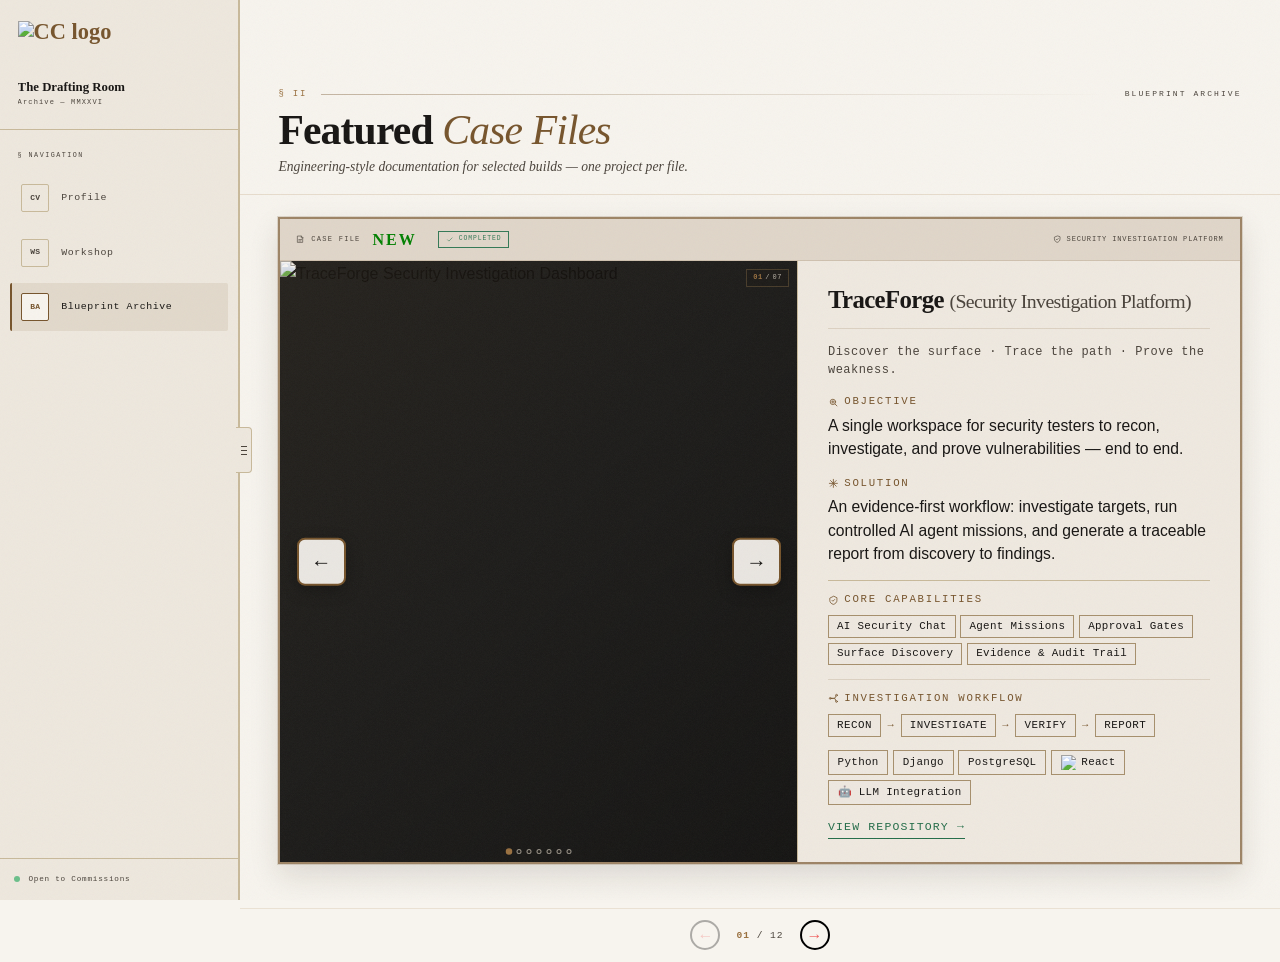
==== commit 83491acb: "Adding all the HTML Elements - To Finalize the New Designs" ====
--- a/index.html
+++ b/index.html
@@ -1,1051 +1,1037 @@
 <!DOCTYPE html>
 <html lang="en" data-theme="light">
-
 <head>
-  <meta charset="UTF-8">
-  <meta name="viewport" content="width=device-width, initial-scale=1.0, viewport-fit=cover">
-  <title>Christopher Cortes — The Drafting Room</title>
-  <link rel="preconnect" href="https://fonts.googleapis.com">
-  <link rel="preconnect" href="https://fonts.gstatic.com" crossorigin>
-  <link
-    href="https://fonts.googleapis.com/css2?family=DM+Mono:ital,wght@0,400;0,500;1,400&family=Libre+Baskerville:ital,wght@0,400;0,700;1,400&family=Source+Sans+3:ital,wght@0,400;0,500;0,600;0,700;1,400&display=swap"
-    rel="stylesheet">
-  <link rel="stylesheet" href="style.css">
+<meta charset="UTF-8">
+<meta name="viewport" content="width=device-width, initial-scale=1.0, viewport-fit=cover">
+<title>Christopher Cortes — The Drafting Room</title>
+<link rel="preconnect" href="https://fonts.googleapis.com">
+<link rel="preconnect" href="https://fonts.gstatic.com" crossorigin>
+<link href="https://fonts.googleapis.com/css2?family=Bebas+Neue&family=IBM+Plex+Mono:wght@400;500;600;700&family=Inter:wght@400;500;600;700;800&display=swap" rel="stylesheet">
+<link rel="stylesheet" href="style.css">
+
+<script async src="https://www.googletagmanager.com/gtag/js?id=G-JH8QEKM1MB"></script>
+<script>
+  window.dataLayer = window.dataLayer || [];
+  function gtag(){dataLayer.push(arguments);}
+  gtag('js', new Date());
+  gtag('config', 'G-JH8QEKM1MB');
+</script>
 </head>
-
 <body>
 
-  <div class="paper-texture" aria-hidden="true"></div>
-  <div class="blueprint-grid" aria-hidden="true"></div>
-
-  <div class="loader" id="loader">
-    <div class="loader-document">
-      <div class="loader-stamp">DRAFTING ROOM</div>
-      <div class="loader-rule"></div>
-      <p class="loader-status" id="loaderStatus">Opening Drafting Room...</p>
-      <div class="loader-progress-wrap">
-        <div class="loader-progress-bar" id="loaderBar"></div>
-      </div>
-      <div class="loader-rule"></div>
-      <div class="loader-meta">
-        <span>ARCHIVE REF: CC-2026</span>
-        <span>VOL. III</span>
-      </div>
-    </div>
+<div class="paper-texture" aria-hidden="true"></div>
+<div class="blueprint-grid" aria-hidden="true"></div>
+
+<div class="loader" id="loader">
+  <div class="loader-document">
+    <div class="loader-stamp">DRAFTING ROOM</div>
+    <div class="loader-rule"></div>
+    <p class="loader-status" id="loaderStatus">Opening Drafting Room...</p>
+    <div class="loader-progress-wrap"><div class="loader-progress-bar" id="loaderBar"></div></div>
+    <div class="loader-rule"></div>
+    <div class="loader-meta"><span>ARCHIVE REF: CC-2026</span><span>VOL. III</span></div>
   </div>
-
-  <div class="lamp-toggle" id="lampToggle" title="Toggle desk lamp">
-    <div class="lamp-icon">
-      <div class="lamp-shade"></div>
-      <div class="lamp-arm"></div>
-      <div class="lamp-base"></div>
-    </div>
-    <span class="lamp-label" id="lampLabel">Lamp On</span>
-  </div>
-
-  <div class="site-wrap" id="siteWrap">
-
-    <div class="app-shell" id="appShell">
-
-      <!-- ============================= -->
-      <!-- DESKTOP SIDEBAR                -->
-      <!-- ============================= -->
-      <aside class="app-sidebar" aria-label="Primary navigation">
-
-        <div class="sidebar-brand">
-          <span class="sidebar-brand-mark">
-            <img src="./media/my_logo.svg" alt="CC logo">
-          </span>
+</div>
+
+<div class="theme-toggle theme-toggle-fixed" id="themeToggleFixed" title="Toggle theme">
+  <div class="lamp-icon"><svg class="theme-toggle-svg" viewBox="0 0 24 24"><circle cx="12" cy="12" r="4"/><path d="M12 2v2M12 20v2M4.9 4.9l1.4 1.4M17.7 17.7l1.4 1.4M2 12h2M20 12h2M4.9 19.1l1.4-1.4M17.7 6.3l1.4-1.4"/></svg></div>
+  <span class="lamp-label">Light</span>
+</div>
+
+<div class="site-wrap" id="siteWrap">
+  <div class="app-shell" id="appShell">
+
+    <aside class="app-sidebar" aria-label="Primary navigation">
+      <div class="sidebar-brand">
+        <div class="sidebar-brand-inner">
+          <span class="sidebar-brand-mark"><img src="./media/my_logo.svg" alt="CC logo"></span>
           <div class="sidebar-brand-text">
             <span class="sidebar-brand-title">The Drafting Room</span>
             <span class="sidebar-brand-sub">Archive &mdash; MMXXVI</span>
           </div>
         </div>
-
-        <nav class="sidebar-nav">
-          <span class="sidebar-ref">&sect; NAVIGATION</span>
-
-          <button class="nav-item" type="button" data-view="front-page" aria-label="About Me">
-            <span class="nav-item-mark">AB</span>
-            <span class="nav-item-label">About Me</span>
-          </button>
-
-          <button class="nav-item" type="button" data-view="workshop" aria-label="Workshop">
-            <span class="nav-item-mark">WS</span>
-            <span class="nav-item-label">Workshop</span>
-          </button>
-
-          <button class="nav-item" type="button" data-view="blueprint-archive" aria-label="Blueprint Archive">
-            <span class="nav-item-mark">BA</span>
-            <span class="nav-item-label">Blueprint Archive</span>
-          </button>
-
-          <button class="nav-item" type="button" data-view="case-files" aria-label="Professional Dossier">
-            <span class="nav-item-mark">CV</span>
-            <span class="nav-item-label">Dossier</span>
-          </button>
-
-          <button class="nav-item" type="button" data-view="correspondence" aria-label="Correspondence">
-            <span class="nav-item-mark">CO</span>
-            <span class="nav-item-label">Correspondence</span>
-          </button>
-        </nav>
-
-        <div class="sidebar-footer">
-          <div class="sidebar-status">
-            <span class="sidebar-status-dot" aria-hidden="true"></span>
-            <span>Open to Commissions</span>
-          </div>
+      </div>
+      <nav class="sidebar-nav">
+        <span class="sidebar-ref">&sect; NAVIGATION</span>
+        <button class="nav-item" type="button" data-view="profile" aria-label="Profile"><span class="nav-item-mark">CV</span><span class="nav-item-label">Profile</span></button>
+        <button class="nav-item" type="button" data-view="workshop" aria-label="Workshop"><span class="nav-item-mark">WS</span><span class="nav-item-label">Workshop</span></button>
+        <button class="nav-item" type="button" data-view="blueprint-archive" aria-label="Blueprint Archive"><span class="nav-item-mark">BA</span><span class="nav-item-label">Blueprint Archive</span></button>
+      </nav>
+      <div class="sidebar-footer">
+        <div class="sidebar-status"><span class="sidebar-status-dot" aria-hidden="true"></span><span>Open to Commissions</span></div>
+      </div>
+      <button class="sidebar-handle" id="sidebarHandle" type="button" aria-label="Collapse sidebar"><span></span><span></span><span></span></button>
+    </aside>
+
+    <header class="app-topbar" id="appTopbar">
+      <div class="topbar-brand"><span class="topbar-mark">CC</span><span class="topbar-wordmark">Drafting Room</span><span class="topbar-view-title" id="topbarViewTitle">Profile</span></div>
+    </header>
+
+    <main class="app-main" id="appMain">
+
+      <section class="app-view" id="profile">
+        <div class="view-head">
+          <div class="view-eyebrow">
+            <span class="view-ref">&sect; III</span>
+            <div class="view-rule"></div>
+            <span class="view-tag">CURRICULUM VITAE</span>
+          </div>
+          <h2 class="view-title">Professional <em>Dossier</em></h2>
+          <p class="view-deck">Skills / Education / Experience / Correspondence</p>
         </div>
 
-        <button class="sidebar-handle" id="sidebarHandle" type="button" aria-label="Collapse sidebar">
-          <span></span><span></span><span></span>
-        </button>
-      </aside>
-
-      <!-- ============================= -->
-      <!-- MOBILE / TABLET TOP BAR        -->
-      <!-- ============================= -->
-      <header class="app-topbar" id="appTopbar">
-        <div class="topbar-brand">
-          <span class="topbar-mark">CC</span>
-          <span class="topbar-view-title" id="topbarViewTitle">Blueprint Archive</span>
+        <div class="profile-board">
+          <aside class="profile-side">
+            <div class="profile-photo-card">
+              <img src="./media/id_.png" alt="Christopher Cortes in graduation attire">
+              <span class="profile-photo-tag">I 💓 One Piece</span>
+            </div>
+
+            <div class="profile-namebar">
+              <h3>Christopher Cortes</h3>
+              <span>“Engineer of scalable apps, breaker of bugs, and occasional coffee alchemist.”</span>
+            </div>
+
+            <ul class="profile-facts">
+              <li><span class="pf-ic">⌾</span><div><small>ROLE</small><p>Software Developer</p></div></li>
+              <li><span class="pf-ic">⌖</span><div><small>LOCATION</small><p>Masbate City, Philippines</p></div></li>
+              <li><span class="pf-ic">✉</span><div><small>EMAIL</small><p>11corteschristopher@gmail.com</p></div></li>
+              <li><span class="pf-ic">⌘</span><div><small>AVAILABILITY</small><p>Open to commissions</p></div></li>
+            </ul>
+
+            <div class="profile-quickstats">
+              <div><b>5+</b><span>Projects</span></div>
+              <div><b>3+</b><span>Years Exp.</span></div>
+              <div><b>10+</b><span>Tech Mastered</span></div>
+              <div><b>1.50</b><span>GWA</span></div>
+            </div>
+
+            <p class="profile-lede">I build scalable web &amp; mobile applications, blending healthcare, civic, and AI-powered systems. Turning complex problems into elegant, working solutions.</p>
+
+            <div class="profile-ctas">
+              <button class="profile-cta profile-cta--primary" type="button" data-view="blueprint-archive">View Archive</button>
+              <a href="mailto:11corteschristopher@gmail.com" class="profile-cta">Contact</a>
+            </div>
+          </aside>
+
+          <div class="profile-main">
+
+            <section class="profile-panel">
+              <h4><span>◆</span> EDUCATION</h4>
+              <div class="profile-edu-row">
+                <div>
+                  <strong>B.S. Computer Science</strong>
+                  <span>Osmeña Colleges · Masbate City, Philippines</span>
+                </div>
+                <div class="profile-edu-note"><small>BATCH 2026</small>Cum Laude · GWA 1.50</div>
+              </div>
+            </section>
+
+            <section class="profile-panel">
+              <h4><span>⌘</span> TECHNICAL SKILLS</h4>
+              <div class="profile-skill-grid">
+                <span><img src="https://cdn.simpleicons.org/python?viewbox=auto" alt="">Python</span>
+                <span><img src="https://cdn.simpleicons.org/django?viewbox=auto" alt="">Django</span>
+                <span><img src="https://cdn.simpleicons.org/javascript?viewbox=auto" alt="">JavaScript</span>
+                <span><img src="https://cdn.simpleicons.org/postgresql?viewbox=auto" alt="">PostgreSQL</span>
+                <span><img src="https://cdn.simpleicons.org/react?viewbox=auto" alt="">React</span>
+                <span><img src="https://cdn.simpleicons.org/wireshark?viewbox=auto" alt="">Wireshark</span>
+                <span><img src="./media/chatgpt.png" alt="">AI Integration</span>
+                <span><img src="https://cdn.simpleicons.org/cisco?viewbox=auto" alt="">Networking</span>
+              </div>
+            </section>
+
+            <section class="profile-panel">
+              <h4><span>▣</span> KEY PROJECTS</h4>
+              <div class="profile-project-grid">
+                <a href="#blueprint-archive" data-view="blueprint-archive"><b>01</b>TraceForge</a>
+                <a href="#blueprint-archive" data-view="blueprint-archive"><b>02</b>Clinical Management</a>
+                <a href="#blueprint-archive" data-view="blueprint-archive"><b>03</b>E-Invoicing</a>
+                <a href="#blueprint-archive" data-view="blueprint-archive"><b>04</b>Netwatch SOC</a>
+              </div>
+            </section>
+
+            <section class="profile-panel">
+              <h4><span>◉</span> CAREER INTERESTS</h4>
+              <div class="profile-interests">
+                <strong>Software Development</strong>
+                <strong>Cybersecurity</strong>
+                <strong>Artificial Intelligence</strong>
+              </div>
+            </section>
+
+            <section class="profile-panel profile-panel--correspondence">
+              <h4><span>✉</span> CORRESPONDENCE</h4>
+              <div class="profile-corr-ledger">
+                <a href="mailto:11corteschristopher@gmail.com" class="profile-corr-row">
+                  <span class="pc-ref">01</span><span class="pc-method">Email</span>
+                  <span class="pc-val">11corteschristopher@gmail.com</span><span class="pc-arr">&rarr;</span>
+                </a>
+                <a href="https://www.linkedin.com/in/christopher-cortes-a0021a28b/" target="_blank" class="profile-corr-row">
+                  <span class="pc-ref">02</span><span class="pc-method">LinkedIn</span>
+                  <span class="pc-val">christopher-cortes-a0021a28b</span><span class="pc-arr">&rarr;</span>
+                </a>
+                <a href="https://github.com/Wawayooo" target="_blank" class="profile-corr-row">
+                  <span class="pc-ref">03</span><span class="pc-method">GitHub</span>
+                  <span class="pc-val">github.com/Wawayooo</span><span class="pc-arr">&rarr;</span>
+                </a>
+                <div class="profile-corr-row profile-corr-row--static">
+                  <span class="pc-ref">04</span><span class="pc-method">Telephone</span>
+                  <span class="pc-val pc-val--muted">Available upon request</span>
+                </div>
+              </div>
+              <div class="profile-footer-credit">
+                <span>&copy; 2026 Christopher Cortes. All rights reserved.</span>
+                <span>Open to freelance, collaborations, and custom builds.</span>
+              </div>
+            </section>
+
+          </div>
         </div>
-      </header>
-
-      <!-- ============================= -->
-      <!-- MAIN CONTENT                   -->
-      <!-- ============================= -->
-      <main class="app-main" id="appMain">
-
-        <!-- ============================================= -->
-        <!-- ABOUT ME — 2 slides                             -->
-        <!-- ============================================= -->
-        <section class="app-view" id="front-page">
-          <div class="view-head">
-            <div class="view-eyebrow">
-              <span class="view-ref">&sect; 0</span>
-              <div class="view-rule"></div>
-              <span class="view-tag">ABOUT ME</span>
-            </div>
-            <h1 class="view-title">Developer <em>Profile</em></h1>
-            <p class="view-deck">Full-stack applications, AI-integrated systems, and civic &amp; healthcare technology.</p>
-          </div>
-
-          <div class="view-carousel">
-            <div class="view-carousel-viewport">
-
-              <div class="view-slide">
-                <div class="about-slide-grid">
-                  <div>
-                    <div class="fp-eyebrow">PROFILE</div>
-                    <h2 class="fp-headline"><em>I Build Things</em><br>That Work.</h2>
-                    <div class="fp-subheadline">Full-Stack Applications &middot; AI-Integrated Systems &middot; Civic &amp; Healthcare Technology</div>
-                    <p class="fp-lede"><span class="dropcap">I</span> am a passionate developer with hands-on experience building scalable web and mobile applications through academic projects, freelance commissions, and personal initiatives — turning complex problems into elegant, working solutions.</p>
-                    <div class="fp-ctas">
-                      <a href="#blueprint-archive" class="cta-primary" data-view="blueprint-archive">View Blueprint Archive</a>
-                      <a href="#correspondence" class="cta-secondary" data-view="correspondence">Open Correspondence</a>
-                    </div>
-                  </div>
-                  <div>
-                    <div class="fp-right-box">
-                      <div class="box-header">AT A GLANCE</div>
-                      <ul class="glance-list">
-                        <li><span class="gl-key">Specialty</span><span class="gl-val">Full-Stack Dev</span></li>
-                        <li><span class="gl-key">Language</span><span class="gl-val">Python (Primary)</span></li>
-                        <li><span class="gl-key">Location</span><span class="gl-val">Masbate City, PH</span></li>
-                        <li><span class="gl-key">Status</span><span class="gl-val">Open to Work</span></li>
-                      </ul>
-                    </div>
-                  </div>
-                </div>
-              </div>
-
-              <div class="view-slide">
-                <div class="about-slide-grid">
-                  <div>
-                    <div class="fp-eyebrow">HIGHLIGHTS</div>
-                    <p class="fp-lede">My work spans healthcare management systems, social platforms, AI-powered tools, and invoicing software — each project driven by curiosity and a desire to make technology feel intuitive and engaging.</p>
-                    <div class="fp-ledger">
-                      <div class="fp-ledger-item">
-                        <span class="ledger-num" data-target="5">0</span><span class="ledger-plus">+</span>
-                        <span class="ledger-label">Projects<br>Completed</span>
-                      </div>
-                      <div class="ledger-divider"></div>
-                      <div class="fp-ledger-item">
-                        <span class="ledger-num" data-target="3">0</span><span class="ledger-plus">+</span>
-                        <span class="ledger-label">Years<br>Experience</span>
-                      </div>
-                      <div class="ledger-divider"></div>
-                      <div class="fp-ledger-item">
-                        <span class="ledger-num" data-target="10">0</span><span class="ledger-plus">+</span>
-                        <span class="ledger-label">Technologies<br>Mastered</span>
-                      </div>
-                    </div>
-                  </div>
-                  <div>
-                    <div class="fp-right-box fp-right-box--accent">
-                      <div class="box-header">RECENT WORK</div>
-                      <p class="right-box-note">E-Invoicing &amp; Verification System — 4th Year Capstone. QR-verified audit trail for non-VAT transactions.</p>
-                      <a href="#blueprint-archive" class="box-link" data-view="blueprint-archive">Open Blueprint &rarr;</a>
-                    </div>
-                    <div class="fp-sidebar-note">
-                      <div class="note-label">EDITOR'S ANNOTATION</div>
-                      <p class="note-text">Open to freelance commissions, collaborations, and custom builds. Operates out of Masbate City.</p>
-                      <div class="note-rule"></div>
-                      <span class="note-stamp">AVAILABLE</span>
-                    </div>
-                  </div>
-                </div>
-              </div>
-
-            </div>
-
-            <div class="view-carousel-controls">
-              <button class="view-carousel-arrow" type="button" data-vc-prev aria-label="Previous">&#8592;</button>
-              <div class="view-carousel-dots" data-vc-dots></div>
-              <button class="view-carousel-arrow" type="button" data-vc-next aria-label="Next">&#8594;</button>
-            </div>
-          </div>
-        </section>
-
-        <!-- ============================================= -->
-        <!-- WORKSHOP — 3 slides (drawer pairs)              -->
-        <!-- ============================================= -->
-        <section class="app-view" id="workshop">
-          <div class="view-head">
-            <div class="view-eyebrow">
-              <span class="view-ref">&sect; I</span>
-              <div class="view-rule"></div>
-              <span class="view-tag">WORKSHOP &amp; TOOLBOX</span>
-            </div>
-            <h2 class="view-title">Technical <em>Instruments</em></h2>
-            <p class="view-deck">The tools, languages, and frameworks that stock the workshop drawers.</p>
-          </div>
-
-          <div class="view-carousel">
-            <div class="view-carousel-viewport">
-
-              <div class="view-slide">
-                <div class="drawer-pair">
-                  <div class="drawer">
-                    <div class="drawer-tab">Drawer 01</div>
-                    <div class="drawer-label">FRONTEND INSTRUMENTS</div>
-                    <div class="drawer-contents">
-                      <span class="tool-tag">React &amp; React-Native</span>
-                      <span class="tool-tag">HTML</span>
-                      <span class="tool-tag">CSS</span>
-                      <span class="tool-tag">Tailwind CSS</span>
-                      <span class="tool-tag">Bootstrap</span>
-                      <span class="tool-tag">JavaScript</span>
-                    </div>
-                  </div>
-                  <div class="drawer">
-                    <div class="drawer-tab">Drawer 02</div>
-                    <div class="drawer-label">BACKEND INSTRUMENTS</div>
-                    <div class="drawer-contents">
-                      <span class="tool-tag">Django</span>
-                      <span class="tool-tag">PostgreSQL</span>
-                      <span class="tool-tag">RESTful API</span>
-                    </div>
-                  </div>
-                </div>
-              </div>
-
-              <div class="view-slide">
-                <div class="drawer-pair">
-                  <div class="drawer">
-                    <div class="drawer-tab">Drawer 03</div>
-                    <div class="drawer-label">NETWORKING FUNDAMENTALS — Learning</div>
-                    <div class="drawer-contents">
-                      <span class="tool-tag">Cisco Packet Tracer</span>
-                      <span class="tool-tag">VLAN Configuration</span>
-                      <span class="tool-tag">Basic Routing</span>
-                      <span class="tool-tag">Basic Switching</span>
-                      <span class="tool-tag">Network Simulation</span>
-                    </div>
-                  </div>
-                  <div class="drawer">
-                    <div class="drawer-tab">Drawer 04</div>
-                    <div class="drawer-label">CYBERSECURITY TOOLS</div>
-                    <div class="drawer-contents">
-                      <span class="tool-tag">Wireshark</span>
-                      <span class="tool-tag">Metasploit</span>
-                      <span class="tool-tag">Burp Suite</span>
-                      <span class="tool-tag">GoBuster / Nikto / SQLMap</span>
-                      <span class="tool-tag">Hydra / John / Hashcat</span>
-                      <span class="tool-tag">Nmap / Nessus</span>
-                      <span class="tool-tag">Radare2 / Ghidra</span>
-                    </div>
-                  </div>
-                </div>
-              </div>
-
-              <div class="view-slide">
-                <div class="drawer-pair">
-                  <div class="drawer">
-                    <div class="drawer-tab">Drawer 05</div>
-                    <div class="drawer-label">DESIGN &amp; AUXILIARY TOOLS</div>
-                    <div class="drawer-contents">
-                      <span class="tool-tag">Git &amp; Github</span>
-                      <span class="tool-tag">Canva</span>
-                      <span class="tool-tag">Photoshop</span>
-                      <span class="tool-tag">AutoCAD</span>
-                      <span class="tool-tag">MS Office</span>
-                      <span class="tool-tag">Blender</span>
-                    </div>
-                  </div>
-                  <div class="drawer drawer--featured">
-                    <div class="drawer-tab">Primary</div>
-                    <div class="drawer-label">PRINCIPAL INSTRUMENT</div>
-                    <div class="featured-instrument">
-                      <div class="instrument-name">Python</div>
-                      <div class="instrument-rating">&#9733;&#9733;&#9733;&#9733;&#9733;</div>
-                      <p class="instrument-note">The primary language of the workshop. Used across all backend systems, automation, and AI integrations.</p>
-                    </div>
-                  </div>
-                </div>
-              </div>
-
-            </div>
-
-            <div class="view-carousel-controls">
-              <button class="view-carousel-arrow" type="button" data-vc-prev aria-label="Previous">&#8592;</button>
-              <div class="view-carousel-dots" data-vc-dots></div>
-              <button class="view-carousel-arrow" type="button" data-vc-next aria-label="Next">&#8594;</button>
-            </div>
-          </div>
-        </section>
-
-        <!-- ============================================= -->
-        <!-- BLUEPRINT ARCHIVE — 1 slide per project         -->
-        <!-- ============================================= -->
-        <section class="app-view" id="blueprint-archive">
-          <div class="view-head view-head--dark">
-            <div class="view-eyebrow view-eyebrow--light">
-              <span class="view-ref">&sect; II</span>
-              <div class="view-rule"></div>
-              <span class="view-tag">BLUEPRINT ARCHIVE</span>
-            </div>
-            <h2 class="view-title">Featured <em>Case Files</em></h2>
-            <p class="view-deck">Engineering-style documentation for selected builds — one project per file.</p>
-          </div>
-
-          <div class="view-carousel">
-            <div class="view-carousel-viewport">
-
-              <!-- TraceForge — slide 1: overview -->
-              <div class="view-slide">
-                <article class="case-file case-file--featured">
-                  <div class="cf-sidebar">
-                    <div class="cf-file-num"><svg class="cf-mini-icon" viewBox="0 0 24 24" aria-hidden="true"><path d="M5 3h10l4 4v14H5zM15 3v5h5M8 13h8M8 17h6"/></svg> CASE FILE <span class="cf-file-num-new">NEW</span></div>
-                    <div class="cf-status cf-status--completed"><svg class="cf-mini-icon" viewBox="0 0 24 24" aria-hidden="true"><path d="m5 12 4 4L19 6"/></svg> COMPLETED</div>
-                    <div class="cf-category"><svg class="cf-mini-icon" viewBox="0 0 24 24" aria-hidden="true"><path d="M12 3 4 6v5c0 5 3.4 8.7 8 10 4.6-1.3 8-5 8-10V6zM9 12l2 2 4-4"/></svg> Security Investigation Platform</div>
-                  </div>
-                  <div class="cf-sidebar" id="for_mb">
-                    <div class="cf-category"><span class="cf-file-num-new" style="background-color: green;">NEW</span><svg class="cf-mini-icon" viewBox="0 0 24 24" aria-hidden="true"><path d="M12 3 4 6v5c0 5 3.4 8.7 8 10 4.6-1.3 8-5 8-10V6zM9 12l2 2 4-4"/></svg> Security Investigation Platform</div>
-                  </div>
-                  <div class="cf-featured-overview">
-                  <div class="cf-img-col">
-                    <div class="cf-img-frame cf-carousel" data-carousel="traceforge">
-                      <div class="cf-carousel-track">
-                        <div class="cf-carousel-slide is-active"><img src="./media/workspace/login.png" alt="TraceForge Security Investigation Dashboard"></div>
-                        <div class="cf-carousel-slide"><img src="./media/workspace/main_dash_light.png" alt="TraceForge Agent Mission Workspace"></div>
-                        <div class="cf-carousel-slide"><img src="./media/workspace/main_dash_dark.png" alt="TraceForge AI Security Chat"></div>
-                        <div class="cf-carousel-slide"><img src="./media/workspace/workspace_engagement_light.png" alt="TraceForge Security Findings and Evidence"></div>
-                        <div class="cf-carousel-slide"><img src="./media/workspace/workspace_engagement_dark.png" alt="TraceForge Reconnaissance and Attack Surface Discovery"></div>
-                        <div class="cf-carousel-slide"><img src="./media/workspace/byok_feature.png" alt="TraceForge Investigation Checklist and Methodology"></div>
-                        <div class="cf-carousel-slide"><img src="./media/workspace/ai_agent_recon.png" alt="TraceForge Evidence and Security Reporting"></div>
-                      </div>
-                      <div class="cf-img-overlay"></div>
-                      <button class="cf-carousel-btn cf-carousel-btn--prev" type="button" aria-label="Previous screenshot" data-carousel-prev="traceforge">&#8592;</button>
-                      <button class="cf-carousel-btn cf-carousel-btn--next" type="button" aria-label="Next screenshot" data-carousel-next="traceforge">&#8594;</button>
-                      <div class="cf-carousel-dots" aria-label="TraceForge screenshots">
-                        <button class="is-active" type="button" data-carousel-dot="traceforge" data-slide="0" aria-label="Screenshot 1"></button>
-                        <button type="button" data-carousel-dot="traceforge" data-slide="1" aria-label="Screenshot 2"></button>
-                        <button type="button" data-carousel-dot="traceforge" data-slide="2" aria-label="Screenshot 3"></button>
-                        <button type="button" data-carousel-dot="traceforge" data-slide="3" aria-label="Screenshot 4"></button>
-                        <button type="button" data-carousel-dot="traceforge" data-slide="4" aria-label="Screenshot 5"></button>
-                        <button type="button" data-carousel-dot="traceforge" data-slide="5" aria-label="Screenshot 6"></button>
-                        <button type="button" data-carousel-dot="traceforge" data-slide="6" aria-label="Screenshot 7"></button>
-                      </div>
-                      <div class="cf-carousel-counter"><span data-carousel-current="traceforge">01</span><span>/</span><span>07</span></div>
-                    </div>
-                  </div>
-                  <div class="cf-body">
-                    <div class="cf-title-block">
-                      <h3 class="cf-title">TraceForge <span>(Security Investigation Platform)</span></h3>
-                      <p class="cf-subtitle">Discover the surface · Trace the path · Prove the weakness. (1/2 — swipe for capabilities)</p>
-                    </div>
-                    <p class="cf-subtitle cf-subtitle--merged">Discover the surface · Trace the path · Prove the weakness.</p>
-                    <div class="cf-field-grid">
-                      <div class="cf-field">
-                        <span class="cf-field-label"><svg class="cf-label-icon" viewBox="0 0 24 24" aria-hidden="true"><circle cx="11" cy="11" r="6"/><path d="m16 16 4 4M11 8v6M8 11h6"/></svg>OBJECTIVE</span>
-                        <span class="cf-field-val">A single workspace for security testers to recon, investigate, and prove vulnerabilities — end to end.</span>
-                      </div>
-                      <div class="cf-field">
-                        <span class="cf-field-label"><svg class="cf-label-icon" viewBox="0 0 24 24" aria-hidden="true"><path d="M12 3v18M3 12h18M5.6 5.6l12.8 12.8M18.4 5.6 5.6 18.4"/></svg>SOLUTION</span>
-                        <span class="cf-field-val">An evidence-first workflow: investigate targets, run controlled AI agent missions, and generate a traceable report from discovery to findings.</span>
-                      </div>
-                    </div>
-                    <div class="cf-featured-capabilities">
-                      <span class="cf-field-label"><svg class="cf-label-icon" viewBox="0 0 24 24" aria-hidden="true"><path d="M12 3 4 7v5c0 4.5 3.4 7.8 8 9 4.6-1.2 8-4.5 8-9V7zM9 12l2 2 4-4"/></svg>CORE CAPABILITIES</span>
-                      <div class="cf-feature-grid">
-                        <span>AI Security Chat</span><span>Agent Missions</span><span>Approval Gates</span><span>Surface Discovery</span><span>Evidence &amp; Audit Trail</span>
-                      </div>
-                    </div>
-                    <div class="cf-workflow cf-workflow--compact">
-                      <span class="cf-field-label"><svg class="cf-label-icon" viewBox="0 0 24 24" aria-hidden="true"><circle cx="5" cy="12" r="2"/><circle cx="19" cy="5" r="2"/><circle cx="19" cy="19" r="2"/><path d="M7 12h6a4 4 0 0 0 4-4V7M7 12h6a4 4 0 0 1 4 4v1"/></svg>INVESTIGATION WORKFLOW</span>
-                      <div class="cf-workflow-line"><span>Recon</span><span>→</span><span>Investigate</span><span>→</span><span>Verify</span><span>→</span><span>Report</span></div>
-                    </div>
-                    <div class="cf-tech-strip">
-                      <span><b>Py</b> Python</span><span><b>Dj</b> Django</span><span><b>DB</b> PostgreSQL</span><span><b>JS</b> JavaScript</span><span><b>AI</b> LLM Integration</span>
-                    </div>
-                    <div class="cf-actions">
-                      <a href="./404.html" target="_blank" rel="noopener noreferrer" class="cf-action-link cf-action-link--live">View Repository &rarr;</a>
-                    </div>
-                  </div>
-                  </div>
-                </article>
-              </div>
-
-              <!-- TraceForge — slide 2: capabilities & workflow -->
-              <div class="view-slide cf-traceforge-capabilities" aria-hidden="true">
-                <article class="case-file case-file--featured">
-                  <div class="cf-sidebar">
-                    <div class="cf-file-num"><svg class="cf-mini-icon" viewBox="0 0 24 24" aria-hidden="true"><path d="M5 3h10l4 4v14H5zM15 3v5h5M8 13h8M8 17h6"/></svg> CASE FILE <span class="cf-file-num-new">NEW</span></div>
-                    <div class="cf-status cf-status--completed"><svg class="cf-mini-icon" viewBox="0 0 24 24" aria-hidden="true"><path d="m5 12 4 4L19 6"/></svg> COMPLETED</div>
-                    <div class="cf-category"><svg class="cf-mini-icon" viewBox="0 0 24 24" aria-hidden="true"><path d="M12 3 4 6v5c0 5 3.4 8.7 8 10 4.6-1.3 8-5 8-10V6zM9 12l2 2 4-4"/></svg> Security Investigation Platform</div>
-                  </div>
-                  <div class="cf-body" style="flex:1;">
-                    <div class="cf-title-block">
-                      <h3 class="cf-title">TraceForge <span style="opacity:.55;">— Capabilities</span></h3>
-                      <p class="cf-subtitle">Core features, mission workflow, and stack. (2/2)</p>
-                    </div>
-                    <div class="cf-feature-section">
-                      <span class="cf-field-label"><svg class="cf-label-icon" viewBox="0 0 24 24" aria-hidden="true"><path d="M12 3 4 7v5c0 4.5 3.4 7.8 8 9 4.6-1.2 8-4.5 8-9V7zM9 12l2 2 4-4"/></svg>CORE CAPABILITIES</span>
-                      <div class="cf-feature-grid">
-                        <span>AI Security Chat</span>
-                        <span>Agent Missions</span>
-                        <span>Human Approval Gates</span>
-                        <span>Attack-Surface Discovery</span>
-                        <span>Evidence Collection</span>
-                        <span>Audit Trail &amp; Reporting</span>
-                        <span>Bring Your Own Key</span>
-                      </div>
-                    </div>
-                    <div class="cf-field-grid">
-                      <div class="cf-field">
-                        <span class="cf-field-label"><svg class="cf-label-icon" viewBox="0 0 24 24" aria-hidden="true"><path d="M12 3v3M12 18v3M3 12h3M18 12h3M5.6 5.6l2.1 2.1M16.3 16.3l2.1 2.1M18.4 5.6l-2.1 2.1M7.7 16.3l-2.1 2.1"/><circle cx="12" cy="12" r="4"/></svg>AI-ASSISTED INVESTIGATION</span>
-                        <span class="cf-field-val">AI helps interpret recon data and suggest next steps — humans stay in control of every action.</span>
-                      </div>
-                      <div class="cf-field">
-                        <span class="cf-field-label"><svg class="cf-label-icon" viewBox="0 0 24 24" aria-hidden="true"><rect x="5" y="10" width="14" height="10" rx="1"/><path d="M8 10V7a4 4 0 0 1 8 0v3M12 14v2"/></svg>CONTROLLED EXECUTION</span>
-                        <span class="cf-field-val">Every action is scoped, limited, logged, and requires human sign-off — no unrestricted autonomy.</span>
-                      </div>
-                    </div>
-                    <div class="cf-workflow">
-                      <span class="cf-field-label"><svg class="cf-label-icon" viewBox="0 0 24 24" aria-hidden="true"><circle cx="5" cy="12" r="2"/><circle cx="19" cy="5" r="2"/><circle cx="19" cy="19" r="2"/><path d="M7 12h6a4 4 0 0 0 4-4V7M7 12h6a4 4 0 0 1 4 4v1"/></svg>INVESTIGATION WORKFLOW</span>
-                      <div class="cf-workflow-line">
-                        <span>Recon</span><span>→</span><span>Discover</span><span>→</span><span>Investigate</span><span>→</span><span>Verify</span><span>→</span><span>Report</span>
-                      </div>
-                    </div>
-                    <div class="cf-tech-strip">
-                      <span><b>Py</b> Python</span><span><b>Dj</b> Django</span><span><b>DB</b> PostgreSQL</span><span><b>JS</b> JavaScript</span><span><b>AI</b> LLM Integration</span>
-                    </div>
-                    <div class="cf-actions">
-                      <a href="#" target="_blank" rel="noopener noreferrer" class="cf-action-link cf-action-link--live">View Repository &rarr;</a>
-                      <a href="#" class="cf-action-link">View Case Study &rarr;</a>
-                    </div>
-                  </div>
-                </article>
-              </div>
-
-              <!-- Case 01 -->
-              <div class="view-slide">
-                <article class="case-file">
-                  <div class="cf-sidebar">
-                    <div class="cf-file-num">CASE FILE <span>01</span></div>
-                    <div class="cf-status cf-status--completed">COMPLETED</div>
-                    <div class="cf-category">Security Project</div>
-                  </div>
-                  <div class="cf-img-col"><div class="cf-img-frame"><img src="./media/soc_sys.png" alt="Netwatch SOC System Dashboard"><div class="cf-img-overlay"></div></div></div>
-                  <div class="cf-body">
-                    <div class="cf-title-block">
-                      <h3 class="cf-title">Netwatch SOC System</h3>
-                      <p class="cf-subtitle">LAN-Based Security · Real-Time Monitoring · Proactive Defense</p>
-                    </div>
-                    <div class="cf-field-grid">
-                      <div class="cf-field">
-                        <span class="cf-field-label">OBJECTIVE</span>
-                        <span class="cf-field-val">Build a LAN-based Security Operations Center (SOC) system to safeguard local networks, enumerate connected devices, and detect malicious activities such as Nmap scans, port probing, and suspicious downloads.</span>
-                      </div>
-                      <div class="cf-field">
-                        <span class="cf-field-label">SOLUTION</span>
-                        <span class="cf-field-val">A responsive backend-driven SOC application with port mirroring, IDS/IPS integration, and structured logging that classifies scan attempts and records attacker/target IP and traffic details for incident response.</span>
-                      </div>
-                    </div>
-                    <div class="cf-tech-strip">
-                      <span>Python / Django</span><span>HTML / CSS / JavaScript</span><span>IDS/IPS Integration</span><span>Port Mirroring</span>
-                    </div>
-                    <div class="cf-actions">
-                      <a href="https://github.com/chris-crts/Netwatch-SOC" target="_blank" class="cf-action-link cf-action-link--live">View Repository &rarr;</a>
-                    </div>
-                  </div>
-                </article>
-              </div>
-
-              <!-- Case 02 -->
-              <div class="view-slide">
-                <article class="case-file">
-                  <div class="cf-sidebar">
-                    <div class="cf-file-num">CASE FILE <span>02</span></div>
-                    <div class="cf-status cf-status--active">COMPLETED</div>
-                    <div class="cf-category">HealthTech &bull; AI</div>
-                  </div>
-                  <div class="cf-img-col"><div class="cf-img-frame"><img src="./media/ClinicSys.jpg" alt="AI Clinical Management System"><div class="cf-img-overlay"></div></div></div>
-                  <div class="cf-body">
-                    <div class="cf-title-block">
-                      <h3 class="cf-title">AI-Powered Clinical Management System</h3>
-                      <p class="cf-subtitle">Semantic Search · RAG Chatbot · Medicine Recommendation · EHR</p>
-                    </div>
-                    <div class="cf-field-grid">
-                      <div class="cf-field">
-                        <span class="cf-field-label">OBJECTIVE</span>
-                        <span class="cf-field-val">Streamlines appointment scheduling, electronic health records, and medicine inventory while assisting clinicians through AI-powered semantic retrieval and contextual decision support.</span>
-                      </div>
-                      <div class="cf-field">
-                        <span class="cf-field-label">SEMANTIC + RAG ENGINE</span>
-                        <span class="cf-field-val">BioBERT embeddings indexed with Annoy for fast similarity search, paired with a BioGPT RAG chatbot that answers patient-specific questions using retrieved clinical context.</span>
-                      </div>
-                    </div>
-                    <div class="cf-tech-strip">
-                      <span>Django</span><span>Python</span><span>PostgreSQL</span><span>BioBERT</span><span>BioGPT</span><span>RAG</span><span>Vector Search</span><span>RBAC</span>
-                    </div>
-                    <div class="cf-actions">
-                      <a href="./404.html?resource=private-repository" class="cf-action-link">View Repository &rarr;</a>
-                    </div>
-                  </div>
-                </article>
-              </div>
-
-              <!-- Case 03 -->
-              <div class="view-slide">
-                <article class="case-file">
-                  <div class="cf-sidebar">
-                    <div class="cf-file-num">CASE FILE <span>03</span></div>
-                    <div class="cf-status cf-status--active">LIVE</div>
-                    <div class="cf-category">4th Year Capstone</div>
-                  </div>
-                  <div class="cf-img-col"><div class="cf-img-frame"><img src="./media/invoicing.png" alt="E-Invoicing System"><div class="cf-img-overlay"></div></div></div>
-                  <div class="cf-body">
-                    <div class="cf-title-block">
-                      <h3 class="cf-title">E-Invoicing &amp; Verification System</h3>
-                      <p class="cf-subtitle">Invoice Creation · QR Verification · Immutable Records</p>
-                    </div>
-                    <div class="cf-field-grid">
-                      <div class="cf-field">
-                        <span class="cf-field-label">OBJECTIVE</span>
-                        <span class="cf-field-val">Generate, share, negotiate, and finalize professional invoices for non-VAT transactions without registration.</span>
-                      </div>
-                      <div class="cf-field">
-                        <span class="cf-field-label">SOLUTION</span>
-                        <span class="cf-field-val">QR code verification backed by a tamper-evident audit trail and built-in encryption logic.</span>
-                      </div>
-                    </div>
-                    <div class="cf-tech-strip">
-                      <span>HTML / CSS / JS</span><span>Django</span><span>RESTful API</span><span>PostgreSQL</span><span>reportlab</span>
-                    </div>
-                    <div class="cf-actions">
-                      <a href="https://nontaxinvoiceproof.pythonanywhere.com/" target="_blank" class="cf-action-link cf-action-link--live">Try It Now &rarr;</a>
-                    </div>
-                  </div>
-                </article>
-              </div>
-
-              <!-- Case 04 -->
-              <div class="view-slide">
-                <article class="case-file">
-                  <div class="cf-sidebar">
-                    <div class="cf-file-num">CASE FILE <span>04</span></div>
-                    <div class="cf-status cf-status--active">LIVE</div>
-                    <div class="cf-category">Promotional Project</div>
-                  </div>
-                  <div class="cf-img-col"><div class="cf-img-frame"><img src="./media/beaupro.png" alt="BeaPro Beauty Studio Website Concept"><div class="cf-img-overlay"></div></div></div>
-                  <div class="cf-body">
-                    <div class="cf-title-block">
-                      <h3 class="cf-title">BeaPro Beauty Studio Website Concept</h3>
-                      <p class="cf-subtitle">Cinematic Landing · Interactive Showcases · Luxury-Inspired Design</p>
-                    </div>
-                    <div class="cf-field-grid">
-                      <div class="cf-field">
-                        <span class="cf-field-label">OBJECTIVE</span>
-                        <span class="cf-field-val">A modern, editorial-style promotional concept highlighting elegance, quality, and immersive digital experiences.</span>
-                      </div>
-                      <div class="cf-field">
-                        <span class="cf-field-label">SOLUTION</span>
-                        <span class="cf-field-val">A responsive web design featuring modern visuals to promote BeauPro - Beauty Studio.</span>
-                      </div>
-                    </div>
-                    <div class="cf-tech-strip"><span>HTML / CSS / JavaScript</span><span>Netlify Deployment</span></div>
-                    <div class="cf-actions">
-                      <a href="https://beaupro-studio-masbate.netlify.app/" target="_blank" class="cf-action-link cf-action-link--live">View Live Demo &rarr;</a>
-                    </div>
-                  </div>
-                </article>
-              </div>
-
-              <!-- Case 05 -->
-              <div class="view-slide">
-                <article class="case-file">
-                  <div class="cf-sidebar">
-                    <div class="cf-file-num">CASE FILE <span>05</span></div>
-                    <div class="cf-status cf-status--active">LIVE</div>
-                    <div class="cf-category">Promotional Project</div>
-                  </div>
-                  <div class="cf-img-col"><div class="cf-img-frame"><img src="./media/rolex.png" alt="Rolex Luxury Collection Showcase"><div class="cf-img-overlay"></div></div></div>
-                  <div class="cf-body">
-                    <div class="cf-title-block">
-                      <h3 class="cf-title">Rolex Luxury Collection</h3>
-                      <p class="cf-subtitle">Submariner · Daytona · GMT&#8209;Master II</p>
-                    </div>
-                    <div class="cf-field-grid">
-                      <div class="cf-field">
-                        <span class="cf-field-label">SUBMARINER</span>
-                        <span class="cf-field-val">$10,100 · Prestige 90% · Timeless sports watch emphasizing water resistance and enduring prestige.</span>
-                      </div>
-                      <div class="cf-field">
-                        <span class="cf-field-label">DAYTONA</span>
-                        <span class="cf-field-val">$14,550 · Prestige 97% · Iconic racing chronograph with unrivaled investment value.</span>
-                      </div>
-                    </div>
-                    <div class="cf-tech-strip"><span>HTML / CSS / JavaScript</span><span>Netlify Deployment</span></div>
-                    <div class="cf-actions">
-                      <a href="https://rolex-showcase.netlify.app/" target="_blank" class="cf-action-link cf-action-link--live">View Live Demo &rarr;</a>
-                    </div>
-                  </div>
-                </article>
-              </div>
-
-              <!-- Case 06 -->
-              <div class="view-slide">
-                <article class="case-file">
-                  <div class="cf-sidebar">
-                    <div class="cf-file-num">CASE FILE <span>06</span></div>
-                    <div class="cf-status cf-status--active">LIVE</div>
-                    <div class="cf-category">Web Dev.</div>
-                  </div>
-                  <div class="cf-img-col"><div class="cf-img-frame"><img src="./media/oc.jpg" alt="School Webpage"><div class="cf-img-overlay"></div></div></div>
-                  <div class="cf-body">
-                    <div class="cf-title-block">
-                      <h3 class="cf-title">School Documentary Webpage</h3>
-                      <p class="cf-subtitle">Promotional &amp; Informational Platform</p>
-                    </div>
-                    <div class="cf-field-grid">
-                      <div class="cf-field">
-                        <span class="cf-field-label">OBJECTIVE</span>
-                        <span class="cf-field-val">Showcase academic programs, institutional values, and legacy of Osmena Colleges.</span>
-                      </div>
-                      <div class="cf-field">
-                        <span class="cf-field-label">APPROACH</span>
-                        <span class="cf-field-val">Pure HTML, CSS, and JavaScript for maximum performance with no dependencies.</span>
-                      </div>
-                    </div>
-                    <div class="cf-tech-strip"><span>HTML</span><span>CSS</span><span>JavaScript</span></div>
-                    <div class="cf-actions">
-                      <a href="https://osmena-colleges.netlify.app/" target="_blank" class="cf-action-link">Open Blueprint &rarr;</a>
-                    </div>
-                  </div>
-                </article>
-              </div>
-
-              <!-- Case 07 -->
-              <div class="view-slide">
-                <article class="case-file">
-                  <div class="cf-sidebar">
-                    <div class="cf-file-num">CASE FILE <span>07</span></div>
-                    <div class="cf-status cf-status--active">COMPLETED</div>
-                    <div class="cf-category">Civic Tech.</div>
-                  </div>
-                  <div class="cf-img-col"><div class="cf-img-frame"><img src="./media/votingsystem.png" alt="Voting System"><div class="cf-img-overlay"></div></div></div>
-                  <div class="cf-body">
-                    <div class="cf-title-block">
-                      <h3 class="cf-title">School Class Voting System</h3>
-                      <p class="cf-subtitle">Secure Election Platform</p>
-                    </div>
-                    <div class="cf-field-grid">
-                      <div class="cf-field">
-                        <span class="cf-field-label">OBJECTIVE</span>
-                        <span class="cf-field-val">Guide students through Nominate, Campaign, Vote, and Results phases with Student ID authentication.</span>
-                      </div>
-                      <div class="cf-field">
-                        <span class="cf-field-label">SOLUTION</span>
-                        <span class="cf-field-val">Password-protected Admin Panel for faculty to manage each election phase securely.</span>
-                      </div>
-                    </div>
-                    <div class="cf-tech-strip"><span>HTML</span><span>CSS</span><span>JavaScript</span><span>Hono.js</span><span>PostgreSQL</span></div>
-                    <div class="cf-actions">
-                      <a href="./404.html?resource=private-repository" class="cf-action-link">View Repository &rarr;</a>
-                    </div>
-                  </div>
-                </article>
-              </div>
-
-              <!-- Case 08 -->
-              <div class="view-slide">
-                <article class="case-file">
-                  <div class="cf-sidebar">
-                    <div class="cf-file-num">CASE FILE <span>08</span></div>
-                    <div class="cf-status cf-status--active">COMPLETED</div>
-                    <div class="cf-category">Social Platform</div>
-                  </div>
-                  <div class="cf-img-col"><div class="cf-img-frame"><img src="./media/sc.png" alt="Social Media App"><div class="cf-img-overlay"></div></div></div>
-                  <div class="cf-body">
-                    <div class="cf-title-block">
-                      <h3 class="cf-title">Social Media Web Application</h3>
-                      <p class="cf-subtitle">Private Messaging &amp; Community Features</p>
-                    </div>
-                    <div class="cf-field-grid">
-                      <div class="cf-field">
-                        <span class="cf-field-label">OBJECTIVE</span>
-                        <span class="cf-field-val">Interactive social platform with private messaging, customizable profiles, and friend management.</span>
-                      </div>
-                      <div class="cf-field">
-                        <span class="cf-field-label">FEATURES</span>
-                        <span class="cf-field-val">Advanced search, photo/video posting, reactions and comments system.</span>
-                      </div>
-                    </div>
-                    <div class="cf-tech-strip"><span>HTML / CSS / JS</span><span>Django</span><span>PostgreSQL</span></div>
-                    <div class="cf-actions">
-                      <a href="./404.html?resource=private-repository" class="cf-action-link">View Repository &rarr;</a>
-                    </div>
-                  </div>
-                </article>
-              </div>
-
-              <!-- Case 09 -->
-              <div class="view-slide">
-                <article class="case-file">
-                  <div class="cf-sidebar">
-                    <div class="cf-file-num">CASE FILE <span>09</span></div>
-                    <div class="cf-status cf-status--active">COMPLETED</div>
-                    <div class="cf-category">Mobile &middot; AI</div>
-                  </div>
-                  <div class="cf-img-col"><div class="cf-img-frame"><img src="./media/ai.png" alt="AI Mobile App"><div class="cf-img-overlay"></div></div></div>
-                  <div class="cf-body">
-                    <div class="cf-title-block">
-                      <h3 class="cf-title">AI Mobile Application</h3>
-                      <p class="cf-subtitle">Natural Language Processing Interface</p>
-                    </div>
-                    <div class="cf-field-grid">
-                      <div class="cf-field">
-                        <span class="cf-field-label">OBJECTIVE</span>
-                        <span class="cf-field-val">Mobile application leveraging OpenAI's API for natural language interactions.</span>
-                      </div>
-                      <div class="cf-field">
-                        <span class="cf-field-label">ARCHITECTURE</span>
-                        <span class="cf-field-val">React Native frontend paired with Django backend for a seamless conversational experience.</span>
-                      </div>
-                    </div>
-                    <div class="cf-tech-strip"><span>React Native</span><span>Django</span><span>SQLite</span><span>OpenAI API</span></div>
-                    <div class="cf-actions">
-                      <a href="https://github.com/Wawayooo/Ai_Search" target="_blank" class="cf-action-link cf-action-link--live">Source Code &rarr;</a>
-                    </div>
-                  </div>
-                </article>
-              </div>
-
-              <!-- Case 10 -->
-              <div class="view-slide">
-                <article class="case-file">
-                  <div class="cf-sidebar">
-                    <div class="cf-file-num">CASE FILE <span>10</span></div>
-                    <div class="cf-status cf-status--active">OPEN SOURCE</div>
-                    <div class="cf-category">Desktop App.</div>
-                  </div>
-                  <div class="cf-img-col"><div class="cf-img-frame"><img src="./media/kali.png" alt="LMS Desktop"><div class="cf-img-overlay"></div></div></div>
-                  <div class="cf-body">
-                    <div class="cf-title-block">
-                      <h3 class="cf-title">Learning Management System</h3>
-                      <p class="cf-subtitle">Desktop LMS with Interactive Quizzes</p>
-                    </div>
-                    <div class="cf-field-grid">
-                      <div class="cf-field">
-                        <span class="cf-field-label">OBJECTIVE</span>
-                        <span class="cf-field-val">Feature-rich desktop LMS with PDF delivery, full-text search, and interactive quizzes.</span>
-                      </div>
-                      <div class="cf-field">
-                        <span class="cf-field-label">FEATURES</span>
-                        <span class="cf-field-val">Comprehensive course and student management for administrators. University of Kali Linux themed.</span>
-                      </div>
-                    </div>
-                    <div class="cf-tech-strip"><span>Visual Basic</span><span>XAMPP MySQL</span></div>
-                    <div class="cf-actions">
-                      <a href="https://fb.watch/tfkpDjXMXF/" target="_blank" class="cf-action-link cf-action-link--live">Watch Demo &rarr;</a>
-                      <a href="https://github.com/Wawayooo/University-of-Kali-Linux-Certification-System" target="_blank" class="cf-action-link cf-action-link--live">Source Code &rarr;</a>
-                    </div>
-                  </div>
-                </article>
-              </div>
-
-            </div>
-
-            <div class="view-carousel-controls view-carousel-controls--dark">
-              <button class="view-carousel-arrow view-carousel-arrow--light" type="button" data-vc-prev aria-label="Previous project">&#8592;</button>
-              <div class="view-carousel-counter view-carousel-counter--light" data-vc-counter></div>
-              <button class="view-carousel-arrow view-carousel-arrow--light" type="button" data-vc-next aria-label="Next project">&#8594;</button>
-            </div>
-          </div>
-        </section>
-
-        <!-- ============================================= -->
-        <!-- PROFESSIONAL DOSSIER — 2 slides                 -->
-        <!-- ============================================= -->
-        <section class="app-view" id="case-files">
-          <div class="view-head">
-            <div class="view-eyebrow">
-              <span class="view-ref">&sect; III</span>
-              <div class="view-rule"></div>
-              <span class="view-tag">CURRICULUM VITAE</span>
-            </div>
-            <h2 class="view-title">Professional <em>Dossier</em></h2>
-          </div>
-
-          <div class="view-carousel">
-            <div class="view-carousel-viewport">
-
-              <div class="view-slide dossier-board-slide">
-                <article class="dossier-board" aria-label="Professional dossier for Christopher Cortes">
-                  <header class="dossier-board__header">
-                    <div>
-                      <span class="dossier-kicker">§ III · CURRICULUM VITAE</span>
-                      <h3>Professional <em>Dossier</em></h3>
-                      <p>SKILLS <b>/</b> EDUCATION <b>/</b> PROJECT WORK <b>/</b> CAREER FOCUS</p>
-                    </div>
-                    <div class="dossier-motto">“Build with clarity.<br><i>Secure with purpose.</i>”</div>
-                  </header>
-
-                  <div class="dossier-board__identity">
-                    <div class="dossier-contact-list">
-                      <div><span class="dossier-glyph">⌾</span><p><small>ROLE</small>Software Developer</p></div>
-                      <div><span class="dossier-glyph">⌖</span><p><small>LOCATION</small>Masbate City</p></div>
-                      <div><span class="dossier-glyph">✉</span><p style="font-size: 8px;"><small>EMAIL</small>11corteschristopher@gmail.com</p></div>
-                      <div><span class="dossier-glyph">⌘</span><p><small>AVAILABILITY</small>Open to commissions</p></div>
-                    </div>
-                    <div class="dossier-portrait-card">
-                      <img src="./media/id_.png" alt="Christopher Cortes in graduation attire">
-                      <span class="dossier-photo-label">One Piece</span>
-                    </div>
-                    <div class="dossier-identity-caption">
-                      <span class="dossier-seal-mark">
-                        <img src="./media/my_logo.svg" alt="CC logo">
-                      </span>
-                      <h4>Christopher Cortes</h4>
-                      <p>COMPUTER SCIENCE GRADUATE</p>
-                    </div>
-                  </div>
-
-                  <div class="dossier-board__main">
-                    <section class="dossier-panel dossier-panel--education">
-                      <h4><span>◆</span> EDUCATION</h4>
-                      <div class="dossier-education-row">
-                        <div><strong>B.S. Computer Science</strong><span>Osmeña Colleges · Masbate City, Philippines</span></div>
-                        <div class="dossier-education-note">Batch 2026: <small> CUM-LAUDE</small></div>
-                      </div>
-                    </section>
-
-                    <section class="dossier-panel">
-                      <h4><span>⌘</span> TECHNICAL SKILLS</h4>
-                      <div class="dossier-skill-grid">
-                        <span><img src="https://cdn.simpleicons.org/python?viewbox=auto" alt="">Python</span>
-                        <span><img src="https://cdn.simpleicons.org/django?viewbox=auto" alt="">Django</span>
-                        <span><img src="https://cdn.simpleicons.org/javascript?viewbox=auto" alt="">Vanilla-JS</span>
-                        <span><img src="https://cdn.simpleicons.org/postgresql?viewbox=auto" alt="">PostgreSQL</span>
-                        <span><img src="https://cdn.simpleicons.org/react?viewbox=auto" alt="">React</span>
-                        <span><img src="https://cdn.simpleicons.org/wireshark?viewbox=auto" alt="">Wireshark</span>
-                        <span><img src="https://thumb.wikimedia.org/wikipedia/commons/thumb/e/ef/ChatGPT-Logo.svg/1280px-ChatGPT-Logo.svg.png?utm_source=commons.wikimedia.org&utm_campaign=index&utm_content=thumbnail&_=20240214002031" alt="">AI Integration</span>
-                        <span><img src="https://cdn.simpleicons.org/cisco?viewbox=auto" alt="">Networking</span>
-                      </div>
-                    </section>
-
-                    <section class="dossier-panel">
-                      <h4><span>▣</span> SELECTED PROJECTS</h4>
-                      <div class="dossier-project-grid">
-                        <a href="#blueprint-archive"><b>01</b> TraceForge</a>
-                        <a href="#blueprint-archive"><b>02</b> Clinical Management</a>
-                        <a href="#blueprint-archive"><b>03</b> E-Invoicing</a>
-                        <a href="#blueprint-archive"><b>01</b> Netwatch SOC</a>
-                      </div>
-                    </section>
-
-                    <section class="dossier-panel dossier-panel--interests">
-                      <h4><span>◉</span> CAREER INTERESTS</h4>
-                      <p><strong>Software Development</strong><strong>Cybersecurity</strong><strong>Artificial Intelligence</strong></p>
-                    </section>
-                  </div>
-
-                  <footer class="dossier-board__footer">
-                    <div class="dossier-stat"><b>10</b><span>CASE FILES</span></div>
-                    <div class="dossier-stat"><b>01</b><span>PRIMARY STACK</span></div>
-                    <div class="dossier-stat"><b>∞</b><span>BUILD MINDSET</span></div>
-                    <a href="mailto:11corteschristopher@gmail.com">START A CONVERSATION →</a>
-                  </footer>
-                </article>
-              </div>
-
-              <div class="view-slide dossier-legacy">
-                <div class="dossier-id-standalone">
-                  <div class="dossier-id-label">IDENTIFICATION / DOSSIER</div>
-                  <div class="dossier-portrait">
-                    <img src="./media/me11.png" alt="Christopher Cortes">
-                  </div>
-                  <div class="dossier-id-name">Christopher Cortes</div>
-                  <div class="dossier-id-role">Full-Stack Developer</div>
-                  <div class="dossier-id-ref">FILE NO. CC-2026-01</div>
-                  <div class="dossier-socials">
-                    <a href="https://github.com/chris-crts" target="_blank" class="dossier-social-stamp" title="GitHub">GH</a>
-                    <a href="https://www.linkedin.com/in/christopher-cortes-a0021a28b/" target="_blank" class="dossier-social-stamp" title="LinkedIn">LI</a>
-                    <a href="https://www.facebook.com/chris.sssss.11" target="_blank" class="dossier-social-stamp" title="Facebook">FB</a>
-                    <a href="https://www.instagram.com/mr.chris_crts?" target="_blank" class="dossier-social-stamp" title="Instagram">IG</a>
-                    <a href="mailto:11corteschristopher@gmail.com" class="dossier-social-stamp" title="Email">&#9993;</a>
-                  </div>
-                  <div class="dossier-period-role">
-                    <strong>Computer Science Graduate &amp; Developer</strong>
-                    2021 &mdash; Present
-                  </div>
-                  <div class="dossier-seal-standalone">
-                    <div class="seal-ring">
-                      <span>OPEN TO</span>
-                      <span>COMMISSIONS</span>
-                    </div>
-                  </div>
-                </div>
-              </div>
-
-              <div class="view-slide dossier-legacy">
-                <div class="dossier-slide-inner">
-                  <div class="dossier-header-line">
-                    <h3 class="dossier-company">Accepting Project Commissions</h3>
-                    <span class="dossier-ref">REF: CC-EXP-01</span>
-                  </div>
-                  <div class="dossier-divider"></div>
-                  <p class="dossier-text">As a Computer Science Graduate, I have immersed myself in building applications that blend functionality with visual storytelling — spanning healthcare systems, social platforms, AI-powered tools, and invoicing software, each driven by curiosity and a desire to make technology feel intuitive and engaging.</p>
-                  <p class="dossier-text">I thrive on transforming ideas into interactive experiences, whether through cinematic UI effects, modular code, or seamless backend logic. I am open to freelance opportunities, collaborations, or custom builds.</p>
-                  <p class="dossier-text">Explore my work on <a href="https://github.com/Wawayooo" target="_blank" class="dossier-link">GitHub</a>, where I share source code and demos reflecting technical depth and creative edge.</p>
-                  <div class="dossier-sig-block">
-                    <div class="dossier-sig-line"></div>
-                    <span class="dossier-sig">Christopher Cortes</span>
-                  </div>
-                </div>
-              </div>
-
-            </div>
-
-            <div class="view-carousel-controls dossier-legacy">
-              <button class="view-carousel-arrow" type="button" data-vc-prev aria-label="Previous">&#8592;</button>
-              <div class="view-carousel-dots" data-vc-dots></div>
-              <button class="view-carousel-arrow" type="button" data-vc-next aria-label="Next">&#8594;</button>
-            </div>
-          </div>
-        </section>
-
-        <!-- ============================================= -->
-        <!-- CORRESPONDENCE — 1 slide                        -->
-        <!-- ============================================= -->
-        <section class="app-view" id="correspondence">
-          <div class="view-head">
-            <div class="view-eyebrow">
-              <span class="view-ref">&sect; IV</span>
-              <div class="view-rule"></div>
-              <span class="view-tag">CORRESPONDENCE</span>
-            </div>
-            <h2 class="view-title">Let&rsquo;s <em>Connect</em></h2>
-          </div>
-
-          <div class="view-carousel">
-            <div class="view-carousel-viewport">
-              <div class="view-slide">
-                <div class="correspondence-inner">
-                  <div class="corr-intro-col">
-                    <p class="corr-intro">I am always excited about new opportunities and collaborations. Whether you have a project in mind or simply want to connect &mdash; I would love to hear from you.</p>
-                    <div class="corr-wax-seal">
-                      <img src="./media/my_logo.svg" alt="CC logo">
-                    </div>
-                    <div class="corr-annotation">Available for commissioned builds, freelance work, and collaborative ventures.</div>
-                  </div>
-
-                  <div>
-                    <div class="corr-ledger">
-                      <a href="mailto:11corteschristopher@gmail.com" class="corr-row">
-                        <span class="corr-ref">01</span>
-                        <span class="corr-method">Electronic Mail</span>
-                        <span class="corr-val">11corteschristopher@gmail.com</span>
-                        <span class="corr-arr">&rarr;</span>
-                      </a>
-                      <a href="https://www.linkedin.com/in/christopher-cortes-a0021a28b/" target="_blank" class="corr-row">
-                        <span class="corr-ref">02</span>
-                        <span class="corr-method">LinkedIn</span>
-                        <span class="corr-val">christopher-cortes-a0021a28b</span>
-                        <span class="corr-arr">&rarr;</span>
-                      </a>
-                      <a href="https://github.com/Wawayooo" target="_blank" class="corr-row">
-                        <span class="corr-ref">03</span>
-                        <span class="corr-method">GitHub</span>
-                        <span class="corr-val">github.com/Wawayooo</span>
-                        <span class="corr-arr">&rarr;</span>
-                      </a>
-                      <div class="corr-row corr-row--static">
-                        <span class="corr-ref">04</span>
-                        <span class="corr-method">Telephone</span>
-                        <span class="corr-val corr-val--muted">Available upon request</span>
-                      </div>
-                    </div>
-
-                    <div class="corr-footer-credit">
-                      <span>&copy; 2026 Christopher Cortes. All rights reserved.</span>
-                      <span class="corr-footer-monogram"></span>
-                      <span>Crafted with precision &amp; modern web tech</span>
-                    </div>
-                  </div>
-                </div>
-              </div>
-            </div>
-          </div>
-        </section>
-
-      </main>
-
-      <!-- ============================= -->
-      <!-- MOBILE BOTTOM NAVIGATION       -->
-      <!-- ============================= -->
-      <nav class="app-bottomnav" aria-label="Primary navigation">
-        <button class="bottomnav-item" type="button" data-view="front-page" aria-label="About Me">
-          <span class="bottomnav-mark">AB</span>
-          <span class="bottomnav-text">About</span>
-        </button>
-        <button class="bottomnav-item" type="button" data-view="workshop" aria-label="Workshop">
-          <span class="bottomnav-mark">WS</span>
-          <span class="bottomnav-text">Workshop</span>
-        </button>
-        <button class="bottomnav-item" type="button" data-view="blueprint-archive" aria-label="Blueprint Archive">
-          <span class="bottomnav-mark">BA</span>
-          <span class="bottomnav-text">Archive</span>
-        </button>
-        <button class="bottomnav-item" type="button" data-view="case-files" aria-label="Professional Dossier">
-          <span class="bottomnav-mark">CV</span>
-          <span class="bottomnav-text">Dossier</span>
-        </button>
-        <button class="bottomnav-item" type="button" data-view="correspondence" aria-label="Correspondence">
-          <span class="bottomnav-mark">CO</span>
-          <span class="bottomnav-text">Connect</span>
-        </button>
-      </nav>
-
-    </div>
+
+        <div class="fb-profile" aria-label="Christopher Cortes — professional profile">
+          <div class="fb-cover">
+            <div class="fb-cover-grid" aria-hidden="true"></div>
+            <span class="fb-cover-badge">ARCHIVE REF · CC-2026</span>
+            <div class="fb-cover-logo" aria-hidden="true"><img src="./media/my_logo.svg" alt=""></div>
+          </div>
+
+          <div class="fb-identity">
+            <div class="fb-avatar-wrap">
+              <div class="fb-avatar"><img src="./media/id_.png" alt="Christopher Cortes in graduation attire"></div>
+              <span class="fb-avatar-online" title="Open to commissions"></span>
+            </div>
+            <h2 class="fb-name">Christopher Cortes</h2>
+            <p class="fb-headline">“Engineer of scalable apps, breaker of bugs, and occasional coffee alchemist.”</p>
+            <p class="fb-submeta">Junior Software Developer @ UpUp-App Technologies</p>
+
+            <div class="fb-actions">
+              <a href="mailto:11corteschristopher@gmail.com" class="fb-btn fb-btn--primary">
+                <svg class="fb-btn-ic" viewBox="0 0 24 24" aria-hidden="true"><rect x="3" y="5" width="18" height="14" rx="2"/><path d="m3 7 9 6 9-6"/></svg>
+                <span>Contact</span>
+              </a>
+              <button type="button" class="fb-btn fb-btn--secondary" data-view="blueprint-archive">
+                <svg class="fb-btn-ic" viewBox="0 0 24 24" aria-hidden="true"><path d="M3 7.6a2 2 0 0 1 2-2h3.5l1.8 2.2H19a2 2 0 0 1 2 2v7.2a2 2 0 0 1-2 2H5a2 2 0 0 1-2-2z"/></svg>
+                <span>View Archive</span>
+              </button>
+            </div>
+
+            <div class="fb-stats">
+              <div><b>10+</b><span>Projects</span></div>
+              <div><b>2+</b><span>Years Freelance Exp.</span></div>
+              <div><b>10+</b><span>Technologies</span></div>
+              <div><b>4.5</b><svg xmlns="http://www.w3.org/2000/svg" width="16" height="16" fill="gold" viewBox="0 0 24 24">
+                <path d="M12 .587l3.668 7.431 8.2 1.193-5.934 5.787 1.402 8.168L12 18.896l-7.336 3.87 1.402-8.168L.132 9.211l8.2-1.193z"/>
+              </svg>
+              </div>
+            </div>
+          </div>
+
+          <nav class="fb-tabs" aria-label="Profile sections">
+            <button type="button" class="fb-tab is-active" data-fb-target="fb-about">Intro</button>
+            <button type="button" class="fb-tab" data-fb-target="fb-education">Education</button>
+            <button type="button" class="fb-tab" data-fb-target="fb-skills">Skills</button>
+            <button type="button" class="fb-tab" data-fb-target="fb-projects">Projects</button>
+            <button type="button" class="fb-tab" data-fb-target="fb-contact">Contact</button>
+          </nav>
+
+          <div class="fb-feed">
+            <section class="fb-card" id="fb-about">
+              <header class="fb-card-head">
+                <span class="fb-card-ic"><svg viewBox="0 0 24 24" aria-hidden="true"><circle cx="12" cy="8" r="3.4"/><path d="M5 20a7 7 0 0 1 14 0"/></svg></span>
+                <div class="fb-card-titles"><h3>Intro</h3><span>Software Developer</span></div>
+              </header>
+              <div class="fb-card-body">
+                <ul class="fb-intro-list">
+                  <li>
+                    <svg class="fb-ic" viewBox="0 0 24 24" aria-hidden="true"><rect x="3" y="7" width="18" height="13" rx="2"/><path d="M8 7V5a2 2 0 0 1 2-2h4a2 2 0 0 1 2 2v2"/><path d="M3 12h18"/></svg>
+                    <span>Works as <b>Software Developer</b></span>
+                  </li>
+                  <li>
+                    <svg class="fb-ic" viewBox="0 0 24 24" aria-hidden="true"><path d="M12 21s7-6 7-11a7 7 0 1 0-14 0c0 5 7 11 7 11z"/><circle cx="12" cy="10" r="2.6"/></svg>
+                    <span>Lives in <b>Masbate City, Philippines</b></span>
+                  </li>
+                  <li>
+                    <svg class="fb-ic" viewBox="0 0 24 24" aria-hidden="true"><rect x="3" y="5" width="18" height="14" rx="2"/><path d="m3 7 9 6 9-6"/></svg>
+                    <span><b>11corteschristopher@gmail.com</b></span>
+                  </li>
+                  <li>
+                    <svg class="fb-ic" viewBox="0 0 24 24" aria-hidden="true"><circle cx="12" cy="12" r="9"/><path d="m8 12 3 3 5-6"/></svg>
+                    <span>Available for <b>freelance & collaborations</b></span>
+                  </li>
+                </ul>
+                <p class="fb-lede">“I build scalable software applications, transforming complex challenges into elegant, reliable solutions.”</p>
+              </div>
+            </section>
+
+            <section class="fb-card" id="fb-education">
+              <header class="fb-card-head">
+                <span class="fb-card-ic">
+                  <img src="media/oc_logo.png" alt="OC Logo">
+                </span>
+                <div class="fb-card-titles">
+                  <h3>Education</h3>
+                  <span>Osmeña Colleges</span>
+                </div>
+              </header>
+              <div class="fb-card-body">
+                <div class="fb-edu">
+                  <span class="fb-edu-badge"><svg viewBox="0 0 24 24" aria-hidden="true"><path d="M12 4 2.5 9 12 14l9.5-5z"/><path d="M6.5 11.4V16c0 1.4 2.5 2.5 5.5 2.5s5.5-1.1 5.5-2.5v-4.6"/></svg></span>
+                  <div class="fb-edu-text">
+                    <strong>B.S. Computer Science</strong>
+                    <span>Osmeña Colleges · Masbate City, Philippines</span>
+                    <span>Cum Laude · GWA 1.50 · Batch 2026</span>
+                  </div>
+                </div>
+              </div>
+            </section>
+
+            <section class="fb-card" id="fb-skills">
+              <header class="fb-card-head">
+                <span class="fb-card-ic"><svg viewBox="0 0 24 24" aria-hidden="true"><path d="m9.5 8-4.5 4 4.5 4M14.5 8l4.5 4-4.5 4"/></svg></span>
+                <div class="fb-card-titles"><h3>Skills & Interests</h3><span>Tools, languages & focus areas</span></div>
+              </header>
+              <div class="fb-card-body">
+                <div class="fb-chips">
+                  <span class="fb-chip"><img src="https://cdn.simpleicons.org/python?viewbox=auto" alt="" loading="lazy" decoding="async">Python</span>
+                  <span class="fb-chip"><img src="https://cdn.simpleicons.org/django?viewbox=auto" alt="" loading="lazy" decoding="async">Django</span>
+                  <span class="fb-chip"><img src="https://cdn.simpleicons.org/javascript?viewbox=auto" alt="" loading="lazy" decoding="async">JavaScript</span>
+                  <span class="fb-chip"><img src="https://cdn.simpleicons.org/postgresql?viewbox=auto" alt="" loading="lazy" decoding="async">PostgreSQL</span>
+                  <span class="fb-chip"><img src="https://cdn.simpleicons.org/react?viewbox=auto" alt="" loading="lazy" decoding="async">React</span>
+                  <span class="fb-chip"><img src="https://cdn.simpleicons.org/wireshark?viewbox=auto" alt="" loading="lazy" decoding="async">Wireshark</span>
+                  <span class="fb-chip"><img src="./media/chatgpt.png" alt="" loading="lazy" decoding="async">AI Integration</span>
+                  <span class="fb-chip"><img src="https://cdn.simpleicons.org/cisco?viewbox=auto" alt="" loading="lazy" decoding="async">Networking</span>
+                  <span class="fb-chip"><img src="./media/anime.svg" alt="" loading="lazy" decoding="async">Anime</span>
+                  <span class="fb-chip"><img src="./media/op.svg" alt="" loading="lazy" decoding="async">One Piece</span>
+                  <span class="fb-chip"><img src="./media/avengers.png" alt="" loading="lazy" decoding="async">Avengers</span>
+                  <span class="fb-chip"><img src="./media/spiderman.svg" alt="" loading="lazy" decoding="async">Spider-Man</span>
+                  <span class="fb-chip"><img src="./media/pokemon.svg" alt="" loading="lazy" decoding="async">Pokemon</span>
+                  <span class="fb-chip">
+                    <img src="./media/cats.png" alt="Cat Logo" loading="lazy" decoding="async">
+                    Cats
+                  </span>
+                  <span class="fb-chip"><img src="./media/coffee.svg" alt="" loading="lazy" decoding="async">Coffee</span>
+                </div>
+                <p class="fb-subhead">Career Interests</p>
+                <div class="fb-chips">
+                  <span class="fb-chip fb-chip--plain">Software Development</span>
+                  <span class="fb-chip fb-chip--plain">Cybersecurity</span>
+                  <span class="fb-chip fb-chip--plain">Artificial Intelligence</span>
+                </div>
+              </div>
+            </section>
+
+            <section class="fb-card" id="fb-projects">
+              <header class="fb-card-head">
+                <span class="fb-card-ic"><svg viewBox="0 0 24 24" aria-hidden="true"><rect x="3.5" y="5" width="17" height="15" rx="2"/><path d="M3.5 9.5h17"/></svg></span>
+                <div class="fb-card-titles"><h3>Key Projects</h3><span>Selected builds from the archive</span></div>
+              </header>
+              <div class="fb-card-body">
+                <div class="fb-list">
+                  <button type="button" class="fb-list-row" data-view="blueprint-archive">
+                    <span class="fb-list-thumb fb-list-thumb--num">01</span>
+                    <span class="fb-list-text"><strong>TraceForge</strong><small>Security Investigation Platform</small></span>
+                    <svg class="fb-list-arrow" viewBox="0 0 24 24" aria-hidden="true"><path d="m9 6 6 6-6 6"/></svg>
+                  </button>
+                  <button type="button" class="fb-list-row" data-view="blueprint-archive">
+                    <span class="fb-list-thumb fb-list-thumb--num">02</span>
+                    <span class="fb-list-text"><strong>Clinical Management System</strong><small>AI · Semantic Search · RAG</small></span>
+                    <svg class="fb-list-arrow" viewBox="0 0 24 24" aria-hidden="true"><path d="m9 6 6 6-6 6"/></svg>
+                  </button>
+                  <button type="button" class="fb-list-row" data-view="blueprint-archive">
+                    <span class="fb-list-thumb fb-list-thumb--num">03</span>
+                    <span class="fb-list-text"><strong>E-Invoicing & Verification</strong><small>QR Verification · Immutable Records</small></span>
+                    <svg class="fb-list-arrow" viewBox="0 0 24 24" aria-hidden="true"><path d="m9 6 6 6-6 6"/></svg>
+                  </button>
+                  <button type="button" class="fb-list-row" data-view="blueprint-archive">
+                    <span class="fb-list-thumb fb-list-thumb--num">04</span>
+                    <span class="fb-list-text"><strong>Netwatch SOC System</strong><small>Real-Time LAN Security Monitoring</small></span>
+                    <svg class="fb-list-arrow" viewBox="0 0 24 24" aria-hidden="true"><path d="m9 6 6 6-6 6"/></svg>
+                  </button>
+                </div>
+              </div>
+            </section>
+
+            <section class="fb-card" id="fb-contact">
+              <header class="fb-card-head">
+                <span class="fb-card-ic"><svg viewBox="0 0 24 24" aria-hidden="true"><rect x="3" y="5" width="18" height="14" rx="2"/><path d="m3 7 9 6 9-6"/></svg></span>
+                <div class="fb-card-titles"><h3>Contact & Links</h3><span>Open to freelance & collaborations</span></div>
+              </header>
+              <div class="fb-card-body">
+                <div class="fb-list">
+                  <a class="fb-list-row" href="mailto:11corteschristopher@gmail.com">
+                    <span class="fb-list-thumb"><svg viewBox="0 0 24 24" aria-hidden="true"><rect x="3" y="5" width="18" height="14" rx="2"/><path d="m3 7 9 6 9-6"/></svg></span>
+                    <span class="fb-list-text"><strong>Email</strong><small>11corteschristopher@gmail.com</small></span>
+                    <svg class="fb-list-arrow" viewBox="0 0 24 24" aria-hidden="true"><path d="m9 6 6 6-6 6"/></svg>
+                  </a>
+                  <a class="fb-list-row" href="https://www.linkedin.com/in/christopher-cortes-a0021a28b/" target="_blank" rel="noopener noreferrer">
+                    <span class="fb-list-thumb"><svg class="fb-brand-ic" viewBox="0 0 24 24" aria-hidden="true"><path d="M20.45 20.45h-3.56v-5.57c0-1.33-.02-3.04-1.85-3.04-1.85 0-2.13 1.45-2.13 2.94v5.67H9.35V9h3.42v1.56h.05c.48-.9 1.64-1.85 3.37-1.85 3.6 0 4.27 2.37 4.27 5.46v6.28zM5.34 7.43a2.06 2.06 0 1 1 0-4.13 2.06 2.06 0 0 1 0 4.13zM7.12 20.45H3.56V9h3.56v11.45z"/></svg></span>
+                    <span class="fb-list-text"><strong>LinkedIn</strong><small>christopher-cortes-a0021a28b</small></span>
+                    <svg class="fb-list-arrow" viewBox="0 0 24 24" aria-hidden="true"><path d="m9 6 6 6-6 6"/></svg>
+                  </a>
+                  <a class="fb-list-row" href="https://github.com/chris-crts" target="_blank" rel="noopener noreferrer">
+                    <span class="fb-list-thumb"><svg class="fb-brand-ic" viewBox="0 0 24 24" aria-hidden="true"><path d="M12 .5C5.73.5.5 5.73.5 12c0 5.08 3.29 9.39 7.86 10.91.58.11.79-.25.79-.56v-2.17c-3.2.7-3.88-1.37-3.88-1.37-.53-1.34-1.29-1.7-1.29-1.7-1.05-.72.08-.71.08-.71 1.16.08 1.78 1.19 1.78 1.19 1.03 1.77 2.7 1.26 3.36.96.1-.75.4-1.26.73-1.55-2.55-.29-5.24-1.28-5.24-5.7 0-1.26.45-2.29 1.19-3.1-.12-.29-.52-1.46.11-3.05 0 0 .97-.31 3.18 1.18a11 11 0 0 1 5.79 0c2.2-1.49 3.17-1.18 3.17-1.18.63 1.59.23 2.76.11 3.05.74.81 1.19 1.84 1.19 3.1 0 4.43-2.7 5.41-5.26 5.69.41.36.78 1.06.78 2.14v3.17c0 .31.21.68.8.56A11.51 11.51 0 0 0 23.5 12C23.5 5.73 18.27.5 12 .5z"/></svg></span>
+                    <span class="fb-list-text"><strong>GitHub</strong><small>github.com/chris-crts</small></span>
+                    <svg class="fb-list-arrow" viewBox="0 0 24 24" aria-hidden="true"><path d="m9 6 6 6-6 6"/></svg>
+                  </a>
+                  <a class="fb-list-row" href="./media/file/Professional_CV.pdf" download="Christopher-Cortes-CV.pdf">
+                    <span class="fb-list-thumb"><svg viewBox="0 0 24 24" aria-hidden="true"><path d="M12 3v12m0 0 4-4m-4 4-4-4M4 17v3a1 1 0 0 0 1 1h14a1 1 0 0 0 1-1v-3"/></svg></span>
+                    <span class="fb-list-text"><strong>Download My CV</strong><small>PDF · Updated 2026</small></span>
+                    <svg class="fb-list-arrow" viewBox="0 0 24 24" aria-hidden="true"><path d="m9 6 6 6-6 6"/></svg>
+                  </a>
+                  <div class="fb-list-row fb-list-row--static">
+                    <span class="fb-list-thumb"><svg viewBox="0 0 24 24" aria-hidden="true"><path d="M6.4 3.5h3l1.6 4-2.1 1.4a12 12 0 0 0 6.2 6.2l1.4-2.1 4 1.6v3a1.6 1.6 0 0 1-1.7 1.6A15 15 0 0 1 4.8 5.2 1.6 1.6 0 0 1 6.4 3.5z"/></svg></span>
+                    <span class="fb-list-text"><strong>Telephone</strong><small>Available upon request</small></span>
+                  </div>
+                </div>
+                <div class="fb-credit">
+                  <span>&copy; 2026 Christopher Cortes. All rights reserved.</span>
+                  <span>Open to freelance, collaborations, and custom builds.</span>
+                </div>
+              </div>
+            </section>
+          </div>
+        </div>
+      </section>
+
+      <section class="app-view" id="workshop">
+        <div class="view-head">
+          <div class="view-eyebrow">
+            <span class="view-ref">&sect; I</span>
+            <div class="view-rule"></div>
+            <span class="view-tag">WORKSHOP &amp; TOOLBOX</span>
+          </div>
+          <h2 class="view-title">Technical <em>Instruments</em></h2>
+          <p class="view-deck">The tools, languages, and frameworks that stock the workshop drawers.</p>
+        </div>
+
+        <div class="view-carousel">
+          <div class="view-carousel-viewport">
+
+            <div class="view-slide">
+              <div class="drawer-pair">
+                <div class="drawer">
+                  <div class="drawer-tab">Drawer 01</div>
+                  <div class="drawer-label">FRONTEND INSTRUMENTS</div>
+                  <div class="drawer-contents">
+                    <span class="tool-tag">React &amp; React-Native</span>
+                    <span class="tool-tag">HTML</span>
+                    <span class="tool-tag">CSS</span>
+                    <span class="tool-tag">Tailwind CSS</span>
+                    <span class="tool-tag">Bootstrap</span>
+                    <span class="tool-tag">JavaScript</span>
+                  </div>
+                </div>
+                <div class="drawer">
+                  <div class="drawer-tab">Drawer 02</div>
+                  <div class="drawer-label">BACKEND INSTRUMENTS</div>
+                  <div class="drawer-contents">
+                    <span class="tool-tag">Django</span>
+                    <span class="tool-tag">PostgreSQL</span>
+                    <span class="tool-tag">RESTful API</span>
+                  </div>
+                </div>
+              </div>
+            </div>
+
+            <div class="view-slide">
+              <div class="drawer-pair">
+                <div class="drawer">
+                  <div class="drawer-tab">Drawer 03</div>
+                  <div class="drawer-label">NETWORKING FUNDAMENTALS — Learning</div>
+                  <div class="drawer-contents">
+                    <span class="tool-tag">Cisco Packet Tracer</span>
+                    <span class="tool-tag">VLAN Configuration</span>
+                    <span class="tool-tag">Basic Routing</span>
+                    <span class="tool-tag">Basic Switching</span>
+                    <span class="tool-tag">Network Simulation</span>
+                  </div>
+                </div>
+                <div class="drawer">
+                  <div class="drawer-tab">Drawer 04</div>
+                  <div class="drawer-label">CYBERSECURITY TOOLS</div>
+                  <div class="drawer-contents">
+                    <span class="tool-tag">Wireshark</span>
+                    <span class="tool-tag">Metasploit</span>
+                    <span class="tool-tag">Burp Suite</span>
+                    <span class="tool-tag">GoBuster / Nikto / SQLMap</span>
+                    <span class="tool-tag">Hydra / John / Hashcat</span>
+                    <span class="tool-tag">Nmap / Nessus</span>
+                    <span class="tool-tag">Radare2 / Ghidra</span>
+                  </div>
+                </div>
+              </div>
+            </div>
+
+            <div class="view-slide">
+              <div class="drawer-pair">
+                <div class="drawer">
+                  <div class="drawer-tab">Drawer 05</div>
+                  <div class="drawer-label">DESIGN &amp; AUXILIARY TOOLS</div>
+                  <div class="drawer-contents">
+                    <span class="tool-tag">Git &amp; Github</span>
+                    <span class="tool-tag">Canva</span>
+                    <span class="tool-tag">Photoshop</span>
+                    <span class="tool-tag">AutoCAD</span>
+                    <span class="tool-tag">MS Office</span>
+                    <span class="tool-tag">Blender</span>
+                  </div>
+                </div>
+                <div class="drawer drawer--featured">
+                  <div class="drawer-tab">Primary</div>
+                  <div class="drawer-label">PRINCIPAL INSTRUMENT</div>
+                  <div class="featured-instrument">
+                    <div class="instrument-name">Python</div>
+                    <div class="instrument-rating">&#9733;&#9733;&#9733;&#9733;&#9733;</div>
+                    <p class="instrument-note">The primary language of the workshop. Used across all backend systems, automation, and AI integrations.</p>
+                  </div>
+                </div>
+              </div>
+            </div>
+
+          </div>
+
+          <div class="view-carousel-controls">
+            <button class="view-carousel-arrow" type="button" data-vc-prev aria-label="Previous">&#8592;</button>
+            <div class="view-carousel-dots" data-vc-dots></div>
+            <button class="view-carousel-arrow" type="button" data-vc-next aria-label="Next">&#8594;</button>
+          </div>
+        </div>
+      </section>
+
+      <section class="app-view" id="blueprint-archive">
+        <div class="view-head view-head--dark">
+          <div class="view-eyebrow view-eyebrow--light">
+            <span class="view-ref">&sect; II</span>
+            <div class="view-rule"></div>
+            <span class="view-tag">BLUEPRINT ARCHIVE</span>
+          </div>
+          <h2 class="view-title">Featured <em>Case Files</em></h2>
+          <p class="view-deck">Engineering-style documentation for selected builds — one project per file.</p>
+        </div>
+
+        <div class="view-carousel">
+          <div class="view-carousel-viewport">
+
+            <div class="view-slide">
+              <article class="case-file case-file--featured">
+                <div class="cf-sidebar">
+                  <div class="cf-file-num"><svg class="cf-mini-icon" viewBox="0 0 24 24" aria-hidden="true"><path d="M5 3h10l4 4v14H5zM15 3v5h5M8 13h8M8 17h6"/></svg> CASE FILE <span class="cf-file-num-new">NEW</span></div>
+                  <div class="cf-status cf-status--completed"><svg class="cf-mini-icon" viewBox="0 0 24 24" aria-hidden="true"><path d="m5 12 4 4L19 6"/></svg> COMPLETED</div>
+                  <div class="cf-category"><svg class="cf-mini-icon" viewBox="0 0 24 24" aria-hidden="true"><path d="M12 3 4 6v5c0 5 3.4 8.7 8 10 4.6-1.3 8-5 8-10V6zM9 12l2 2 4-4"/></svg> Security Investigation Platform</div>
+                </div>
+                <div class="cf-sidebar" id="for_mb">
+                  <div class="cf-category"><span class="cf-file-num-new" style="background-color:green;">NEW</span><svg class="cf-mini-icon" viewBox="0 0 24 24" aria-hidden="true"><path d="M12 3 4 6v5c0 5 3.4 8.7 8 10 4.6-1.3 8-5 8-10V6zM9 12l2 2 4-4"/></svg> Security Investigation Platform</div>
+                </div>
+                <div class="cf-featured-overview">
+                <div class="cf-img-col">
+                  <div class="cf-img-frame cf-carousel" data-carousel="traceforge">
+                    <div class="cf-carousel-track">
+                      <div class="cf-carousel-slide is-active"><img src="./media/workspace/login.png" alt="TraceForge Security Investigation Dashboard"></div>
+                      <div class="cf-carousel-slide"><img src="./media/workspace/main_dash_light.png" alt="TraceForge Agent Mission Workspace"></div>
+                      <div class="cf-carousel-slide"><img src="./media/workspace/main_dash_dark.png" alt="TraceForge AI Security Chat"></div>
+                      <div class="cf-carousel-slide"><img src="./media/workspace/workspace_engagement_light.png" alt="TraceForge Security Findings and Evidence"></div>
+                      <div class="cf-carousel-slide"><img src="./media/workspace/workspace_engagement_dark.png" alt="TraceForge Reconnaissance and Attack Surface Discovery"></div>
+                      <div class="cf-carousel-slide"><img src="./media/workspace/byok_feature.png" alt="TraceForge Investigation Checklist and Methodology"></div>
+                      <div class="cf-carousel-slide"><img src="./media/workspace/ai_agent_recon.png" alt="TraceForge Evidence and Security Reporting"></div>
+                    </div>
+                    <div class="cf-img-overlay"></div>
+                    <button class="cf-carousel-btn cf-carousel-btn--prev" type="button" aria-label="Previous screenshot" data-carousel-prev="traceforge">&#8592;</button>
+                    <button class="cf-carousel-btn cf-carousel-btn--next" type="button" aria-label="Next screenshot" data-carousel-next="traceforge">&#8594;</button>
+                    <div class="cf-carousel-dots" aria-label="TraceForge screenshots">
+                      <button class="is-active" type="button" data-carousel-dot="traceforge" data-slide="0" aria-label="Screenshot 1"></button>
+                      <button type="button" data-carousel-dot="traceforge" data-slide="1" aria-label="Screenshot 2"></button>
+                      <button type="button" data-carousel-dot="traceforge" data-slide="2" aria-label="Screenshot 3"></button>
+                      <button type="button" data-carousel-dot="traceforge" data-slide="3" aria-label="Screenshot 4"></button>
+                      <button type="button" data-carousel-dot="traceforge" data-slide="4" aria-label="Screenshot 5"></button>
+                      <button type="button" data-carousel-dot="traceforge" data-slide="5" aria-label="Screenshot 6"></button>
+                      <button type="button" data-carousel-dot="traceforge" data-slide="6" aria-label="Screenshot 7"></button>
+                    </div>
+                    <div class="cf-carousel-counter"><span data-carousel-current="traceforge">01</span><span>/</span><span>07</span></div>
+                  </div>
+                </div>
+                <div class="cf-body">
+                  <div class="cf-title-block">
+                    <h3 class="cf-title">TraceForge <span>(Security Investigation Platform)</span></h3>
+                    <p class="cf-subtitle">Discover the surface · Trace the path · Prove the weakness. (1/2 — swipe for capabilities)</p>
+                  </div>
+                  <p class="cf-subtitle cf-subtitle--merged">Discover the surface · Trace the path · Prove the weakness.</p>
+                  <div class="cf-field-grid">
+                    <div class="cf-field">
+                      <span class="cf-field-label"><svg class="cf-label-icon" viewBox="0 0 24 24" aria-hidden="true"><circle cx="11" cy="11" r="6"/><path d="m16 16 4 4M11 8v6M8 11h6"/></svg>OBJECTIVE</span>
+                      <span class="cf-field-val">A single workspace for security testers to recon, investigate, and prove vulnerabilities — end to end.</span>
+                    </div>
+                    <div class="cf-field">
+                      <span class="cf-field-label"><svg class="cf-label-icon" viewBox="0 0 24 24" aria-hidden="true"><path d="M12 3v18M3 12h18M5.6 5.6l12.8 12.8M18.4 5.6 5.6 18.4"/></svg>SOLUTION</span>
+                      <span class="cf-field-val">An evidence-first workflow: investigate targets, run controlled AI agent missions, and generate a traceable report from discovery to findings.</span>
+                    </div>
+                  </div>
+                  <div class="cf-featured-capabilities">
+                    <span class="cf-field-label"><svg class="cf-label-icon" viewBox="0 0 24 24" aria-hidden="true"><path d="M12 3 4 7v5c0 4.5 3.4 7.8 8 9 4.6-1.2 8-4.5 8-9V7zM9 12l2 2 4-4"/></svg>CORE CAPABILITIES</span>
+                    <div class="cf-feature-grid">
+                      <span>AI Security Chat</span><span>Agent Missions</span><span>Approval Gates</span><span>Surface Discovery</span><span>Evidence &amp; Audit Trail</span>
+                    </div>
+                  </div>
+                  <div class="cf-workflow cf-workflow--compact">
+                    <span class="cf-field-label"><svg class="cf-label-icon" viewBox="0 0 24 24" aria-hidden="true"><circle cx="5" cy="12" r="2"/><circle cx="19" cy="5" r="2"/><circle cx="19" cy="19" r="2"/><path d="M7 12h6a4 4 0 0 0 4-4V7M7 12h6a4 4 0 0 1 4 4v1"/></svg>INVESTIGATION WORKFLOW</span>
+                    <div class="cf-workflow-line"><span>Recon</span><span>→</span><span>Investigate</span><span>→</span><span>Verify</span><span>→</span><span>Report</span></div>
+                  </div>
+                  <div class="cf-tech-strip">
+                    <span><b>Py</b> Python</span>
+                    <span><b>Dj</b> Django</span>
+                    <span><b>DB</b> PostgreSQL</span>
+                    <span>
+                      <img src="https://cdn.simpleicons.org/react?viewbox=auto" alt="React Logo" class="cf-tech-icon">
+                      React
+                    </span>
+                    <span>🤖 LLM Integration</span>
+                  </div>
+                  <div class="cf-actions">
+                    <a href="./404.html" target="_blank" rel="noopener noreferrer" class="cf-action-link cf-action-link--live">View Repository &rarr;</a>
+                  </div>
+                </div>
+                </div>
+              </article>
+            </div>
+
+            <div class="view-slide">
+              <article class="case-file">
+                <div class="cf-sidebar">
+                  <div class="cf-file-num"><svg class="cf-mini-icon" viewBox="0 0 24 24" aria-hidden="true"><path d="M5 3h10l4 4v14H5zM15 3v5h5M8 13h8M8 17h6"/></svg> CASE FILE <span>05</span></div>
+                  <div class="cf-status cf-status--completed"><svg class="cf-mini-icon" viewBox="0 0 24 24" aria-hidden="true"><path d="m5 12 4 4L19 6"/></svg> COMPLETED</div>
+                  <div class="cf-category"><svg class="cf-mini-icon" viewBox="0 0 24 24" aria-hidden="true"><path d="M3 10.5 12 3l9 7.5M5 9.5V21h14V9.5"/></svg> Real Estate Marketing Website</div>
+                </div>
+                <div class="cf-sidebar" id="for_mb">
+                  <div class="cf-category"><svg class="cf-mini-icon" viewBox="0 0 24 24" aria-hidden="true"><path d="M3 10.5 12 3l9 7.5M5 9.5V21h14V9.5"/></svg> Real Estate Marketing Website</div>
+                </div>
+                <div class="cf-img-col">
+                  <div class="cf-img-frame">
+                    <img src="./media/marci.png" alt="Marci Metzger Homes real estate landing page">
+                  </div>
+                  <div class="cf-img-overlay"></div>
+                </div>
+                <div class="cf-body">
+                  <div class="cf-title-block">
+                    <h3 class="cf-title">Marci Metzger Homes <span>(Realtor Landing Page)</span></h3>
+                    <p class="cf-subtitle">A full-scroll marketing site for a Pahrump, Nevada real estate broker — built to convert visitors into leads.</p>
+                  </div>
+                  <div class="cf-field-grid">
+                    <div class="cf-field">
+                      <span class="cf-field-label"><svg class="cf-label-icon" viewBox="0 0 24 24" aria-hidden="true"><circle cx="11" cy="11" r="6"/><path d="m16 16 4 4M11 8v6M8 11h6"/></svg>OBJECTIVE</span>
+                      <span class="cf-field-val">Give a local realtor a polished, mobile-friendly web presence that showcases listings, builds trust, and drives inquiries.</span>
+                    </div>
+                    <div class="cf-field">
+                      <span class="cf-field-label"><svg class="cf-label-icon" viewBox="0 0 24 24" aria-hidden="true"><path d="M12 3v18M3 12h18M5.6 5.6l12.8 12.8M18.4 5.6 5.6 18.4"/></svg>SOLUTION</span>
+                      <span class="cf-field-val">A single-page site with a hero showcase, listing search, service breakdown, photo gallery, and a working contact form — all hand-built with vanilla HTML/CSS/JS.</span>
+                    </div>
+                  </div>
+                  <div class="cf-tech-strip">
+                    <span><b>HT</b> HTML</span><span><b>CS</b> CSS</span><span><b>JS</b> JavaScript</span>
+                  </div>
+                  <div class="cf-actions">
+                    <a href="https://junior-web-builder-ass.netlify.app/" target="_blank" rel="noopener noreferrer" class="cf-action-link cf-action-link--live">View Live Site &rarr;</a>
+                  </div>
+                </div>
+              </article>
+            </div>
+            <div class="view-slide cf-traceforge-capabilities" aria-hidden="true">
+              <article class="case-file case-file--featured">
+                <div class="cf-sidebar">
+                  <div class="cf-file-num"><svg class="cf-mini-icon" viewBox="0 0 24 24" aria-hidden="true"><path d="M5 3h10l4 4v14H5zM15 3v5h5M8 13h8M8 17h6"/></svg> CASE FILE <span class="cf-file-num-new">NEW</span></div>
+                  <div class="cf-status cf-status--completed"><svg class="cf-mini-icon" viewBox="0 0 24 24" aria-hidden="true"><path d="m5 12 4 4L19 6"/></svg> COMPLETED</div>
+                  <div class="cf-category"><svg class="cf-mini-icon" viewBox="0 0 24 24" aria-hidden="true"><path d="M12 3 4 6v5c0 5 3.4 8.7 8 10 4.6-1.3 8-5 8-10V6zM9 12l2 2 4-4"/></svg> Security Investigation Platform</div>
+                </div>
+                <div class="cf-body" style="flex:1;">
+                  <div class="cf-title-block">
+                    <h3 class="cf-title">TraceForge <span style="opacity:.55;">— Capabilities</span></h3>
+                    <p class="cf-subtitle">Core features, mission workflow, and stack. (2/2)</p>
+                  </div>
+                  <div class="cf-feature-section">
+                    <span class="cf-field-label"><svg class="cf-label-icon" viewBox="0 0 24 24" aria-hidden="true"><path d="M12 3 4 7v5c0 4.5 3.4 7.8 8 9 4.6-1.2 8-4.5 8-9V7zM9 12l2 2 4-4"/></svg>CORE CAPABILITIES</span>
+                    <div class="cf-feature-grid">
+                      <span>AI Security Chat</span>
+                      <span>Agent Missions</span>
+                      <span>Human Approval Gates</span>
+                      <span>Attack-Surface Discovery</span>
+                      <span>Evidence Collection</span>
+                      <span>Audit Trail &amp; Reporting</span>
+                      <span>Bring Your Own Key</span>
+                    </div>
+                  </div>
+                  <div class="cf-field-grid">
+                    <div class="cf-field">
+                      <span class="cf-field-label"><svg class="cf-label-icon" viewBox="0 0 24 24" aria-hidden="true"><path d="M12 3v3M12 18v3M3 12h3M18 12h3M5.6 5.6l2.1 2.1M16.3 16.3l2.1 2.1M18.4 5.6l-2.1 2.1M7.7 16.3l-2.1 2.1"/><circle cx="12" cy="12" r="4"/></svg>AI-ASSISTED INVESTIGATION</span>
+                      <span class="cf-field-val">AI helps interpret recon data and suggest next steps — humans stay in control of every action.</span>
+                    </div>
+                    <div class="cf-field">
+                      <span class="cf-field-label"><svg class="cf-label-icon" viewBox="0 0 24 24" aria-hidden="true"><rect x="5" y="10" width="14" height="10" rx="1"/><path d="M8 10V7a4 4 0 0 1 8 0v3M12 14v2"/></svg>CONTROLLED EXECUTION</span>
+                      <span class="cf-field-val">Every action is scoped, limited, logged, and requires human sign-off — no unrestricted autonomy.</span>
+                    </div>
+                  </div>
+                  <div class="cf-workflow">
+                    <span class="cf-field-label"><svg class="cf-label-icon" viewBox="0 0 24 24" aria-hidden="true"><circle cx="5" cy="12" r="2"/><circle cx="19" cy="5" r="2"/><circle cx="19" cy="19" r="2"/><path d="M7 12h6a4 4 0 0 0 4-4V7M7 12h6a4 4 0 0 1 4 4v1"/></svg>INVESTIGATION WORKFLOW</span>
+                    <div class="cf-workflow-line">
+                      <span>Recon</span><span>→</span><span>Discover</span><span>→</span><span>Investigate</span><span>→</span><span>Verify</span><span>→</span><span>Report</span>
+                    </div>
+                  </div>
+                  <div class="cf-tech-strip">
+                    <span><b>Py</b> Python</span><span><b>Dj</b> Django</span><span><b>DB</b> PostgreSQL</span><span><b>JS</b> JavaScript</span><span><b>AI</b> LLM Integration</span>
+                  </div>
+                  <div class="cf-actions">
+                    <a href="#" target="_blank" rel="noopener noreferrer" class="cf-action-link cf-action-link--live">View Repository &rarr;</a>
+                    <a href="#" class="cf-action-link">View Case Study &rarr;</a>
+                  </div>
+                </div>
+              </article>
+            </div>
+
+            <div class="view-slide">
+              <article class="case-file">
+                <div class="cf-sidebar">
+                  <div class="cf-file-num">CASE FILE <span>01</span></div>
+                  <div class="cf-status cf-status--completed">COMPLETED</div>
+                  <div class="cf-category">Security Project</div>
+                </div>
+                <div class="cf-img-col"><div class="cf-img-frame"><img src="./media/soc_sys.png" alt="Netwatch SOC System Dashboard"><div class="cf-img-overlay"></div></div></div>
+                <div class="cf-body">
+                  <div class="cf-title-block">
+                    <h3 class="cf-title">Netwatch SOC System</h3>
+                    <p class="cf-subtitle">LAN-Based Security · Real-Time Monitoring · Proactive Defense</p>
+                  </div>
+                  <div class="cf-field-grid">
+                    <div class="cf-field">
+                      <span class="cf-field-label">OBJECTIVE</span>
+                      <span class="cf-field-val">Build a LAN-based Security Operations Center (SOC) system to safeguard local networks, enumerate connected devices, and detect malicious activities such as Nmap scans, port probing, and suspicious downloads.</span>
+                    </div>
+                    <div class="cf-field">
+                      <span class="cf-field-label">SOLUTION</span>
+                      <span class="cf-field-val">A responsive backend-driven SOC application with port mirroring, IDS/IPS integration, and structured logging that classifies scan attempts and records attacker/target IP and traffic details for incident response.</span>
+                    </div>
+                  </div>
+                  <div class="cf-tech-strip">
+                    <span>Python / Django</span><span>HTML / CSS / JavaScript</span><span>IDS/IPS Integration</span><span>Port Mirroring</span>
+                  </div>
+                  <div class="cf-actions">
+                    <a href="https://github.com/chris-crts/Netwatch-SOC" target="_blank" class="cf-action-link cf-action-link--live">View Repository &rarr;</a>
+                  </div>
+                </div>
+              </article>
+            </div>
+
+            <div class="view-slide">
+              <article class="case-file">
+                <div class="cf-sidebar">
+                  <div class="cf-file-num">CASE FILE <span>02</span></div>
+                  <div class="cf-status cf-status--active">COMPLETED</div>
+                  <div class="cf-category">HealthTech &bull; AI</div>
+                </div>
+                <div class="cf-img-col"><div class="cf-img-frame"><img src="./media/ClinicSys.jpg" alt="AI Clinical Management System"><div class="cf-img-overlay"></div></div></div>
+                <div class="cf-body">
+                  <div class="cf-title-block">
+                    <h3 class="cf-title">AI-Powered Clinical Management System</h3>
+                    <p class="cf-subtitle">Semantic Search · RAG Chatbot · Medicine Recommendation · EHR</p>
+                  </div>
+                  <div class="cf-field-grid">
+                    <div class="cf-field">
+                      <span class="cf-field-label">OBJECTIVE</span>
+                      <span class="cf-field-val">Streamlines appointment scheduling, electronic health records, and medicine inventory while assisting clinicians through AI-powered semantic retrieval and contextual decision support.</span>
+                    </div>
+                    <div class="cf-field">
+                      <span class="cf-field-label">SEMANTIC + RAG ENGINE</span>
+                      <span class="cf-field-val">BioBERT embeddings indexed with Annoy for fast similarity search, paired with a BioGPT RAG chatbot that answers patient-specific questions using retrieved clinical context.</span>
+                    </div>
+                  </div>
+                  <div class="cf-tech-strip">
+                    <span>Django</span><span>Python</span><span>PostgreSQL</span><span>BioBERT</span><span>BioGPT</span><span>RAG</span><span>Vector Search</span><span>RBAC</span>
+                  </div>
+                  <div class="cf-actions">
+                    <a href="./404.html?resource=private-repository" class="cf-action-link">View Repository &rarr;</a>
+                  </div>
+                </div>
+              </article>
+            </div>
+
+            <div class="view-slide">
+              <article class="case-file">
+                <div class="cf-sidebar">
+                  <div class="cf-file-num">CASE FILE <span>03</span></div>
+                  <div class="cf-status cf-status--active">LIVE</div>
+                  <div class="cf-category">4th Year Capstone</div>
+                </div>
+                <div class="cf-img-col"><div class="cf-img-frame"><img src="./media/invoicing.png" alt="E-Invoicing System"><div class="cf-img-overlay"></div></div></div>
+                <div class="cf-body">
+                  <div class="cf-title-block">
+                    <h3 class="cf-title">E-Invoicing &amp; Verification System</h3>
+                    <p class="cf-subtitle">Invoice Creation · QR Verification · Immutable Records</p>
+                  </div>
+                  <div class="cf-field-grid">
+                    <div class="cf-field">
+                      <span class="cf-field-label">OBJECTIVE</span>
+                      <span class="cf-field-val">Generate, share, negotiate, and finalize professional invoices for non-VAT transactions without registration.</span>
+                    </div>
+                    <div class="cf-field">
+                      <span class="cf-field-label">SOLUTION</span>
+                      <span class="cf-field-val">QR code verification backed by a tamper-evident audit trail and built-in encryption logic.</span>
+                    </div>
+                  </div>
+                  <div class="cf-tech-strip">
+                    <span>HTML / CSS / JS</span><span>Django</span><span>RESTful API</span><span>PostgreSQL</span><span>reportlab</span>
+                  </div>
+                  <div class="cf-actions">
+                    <a href="https://nontaxinvoiceproof.pythonanywhere.com/" target="_blank" class="cf-action-link cf-action-link--live">Try It Now &rarr;</a>
+                  </div>
+                </div>
+              </article>
+            </div>
+
+            <div class="view-slide">
+              <article class="case-file">
+                <div class="cf-sidebar">
+                  <div class="cf-file-num">CASE FILE <span>04</span></div>
+                  <div class="cf-status cf-status--active">LIVE</div>
+                  <div class="cf-category">Promotional Project</div>
+                </div>
+                <div class="cf-img-col"><div class="cf-img-frame"><img src="./media/beaupro.png" alt="BeaPro Beauty Studio Website Concept"><div class="cf-img-overlay"></div></div></div>
+                <div class="cf-body">
+                  <div class="cf-title-block">
+                    <h3 class="cf-title">BeaPro Beauty Studio Website Concept</h3>
+                    <p class="cf-subtitle">Cinematic Landing · Interactive Showcases · Luxury-Inspired Design</p>
+                  </div>
+                  <div class="cf-field-grid">
+                    <div class="cf-field">
+                      <span class="cf-field-label">OBJECTIVE</span>
+                      <span class="cf-field-val">A modern, editorial-style promotional concept highlighting elegance, quality, and immersive digital experiences.</span>
+                    </div>
+                    <div class="cf-field">
+                      <span class="cf-field-label">SOLUTION</span>
+                      <span class="cf-field-val">A responsive web design featuring modern visuals to promote BeauPro - Beauty Studio.</span>
+                    </div>
+                  </div>
+                  <div class="cf-tech-strip"><span>HTML / CSS / JavaScript</span><span>Netlify Deployment</span></div>
+                  <div class="cf-actions">
+                    <a href="https://beaupro-studio-masbate.netlify.app/" target="_blank" class="cf-action-link cf-action-link--live">View Live Demo &rarr;</a>
+                  </div>
+                </div>
+              </article>
+            </div>
+
+            <div class="view-slide">
+              <article class="case-file">
+                <div class="cf-sidebar">
+                  <div class="cf-file-num">CASE FILE <span>05</span></div>
+                  <div class="cf-status cf-status--active">LIVE</div>
+                  <div class="cf-category">Promotional Project</div>
+                </div>
+                <div class="cf-img-col"><div class="cf-img-frame"><img src="./media/rolex.png" alt="Rolex Luxury Collection Showcase"><div class="cf-img-overlay"></div></div></div>
+                <div class="cf-body">
+                  <div class="cf-title-block">
+                    <h3 class="cf-title">Rolex Luxury Collection</h3>
+                    <p class="cf-subtitle">Submariner · Daytona · GMT&#8209;Master II</p>
+                  </div>
+                  <div class="cf-field-grid">
+                    <div class="cf-field">
+                      <span class="cf-field-label">SUBMARINER</span>
+                      <span class="cf-field-val">$10,100 · Prestige 90% · Timeless sports watch emphasizing water resistance and enduring prestige.</span>
+                    </div>
+                    <div class="cf-field">
+                      <span class="cf-field-label">DAYTONA</span>
+                      <span class="cf-field-val">$14,550 · Prestige 97% · Iconic racing chronograph with unrivaled investment value.</span>
+                    </div>
+                  </div>
+                  <div class="cf-tech-strip"><span>HTML / CSS / JavaScript</span><span>Netlify Deployment</span></div>
+                  <div class="cf-actions">
+                    <a href="https://rolex-showcase.netlify.app/" target="_blank" class="cf-action-link cf-action-link--live">View Live Demo &rarr;</a>
+                  </div>
+                </div>
+              </article>
+            </div>
+
+            <div class="view-slide">
+              <article class="case-file">
+                <div class="cf-sidebar">
+                  <div class="cf-file-num">CASE FILE <span>06</span></div>
+                  <div class="cf-status cf-status--active">LIVE</div>
+                  <div class="cf-category">Web Dev.</div>
+                </div>
+                <div class="cf-img-col"><div class="cf-img-frame"><img src="./media/oc.jpg" alt="School Webpage"><div class="cf-img-overlay"></div></div></div>
+                <div class="cf-body">
+                  <div class="cf-title-block">
+                    <h3 class="cf-title">School Documentary Webpage</h3>
+                    <p class="cf-subtitle">Promotional &amp; Informational Platform</p>
+                  </div>
+                  <div class="cf-field-grid">
+                    <div class="cf-field">
+                      <span class="cf-field-label">OBJECTIVE</span>
+                      <span class="cf-field-val">Showcase academic programs, institutional values, and legacy of Osmena Colleges.</span>
+                    </div>
+                    <div class="cf-field">
+                      <span class="cf-field-label">APPROACH</span>
+                      <span class="cf-field-val">Pure HTML, CSS, and JavaScript for maximum performance with no dependencies.</span>
+                    </div>
+                  </div>
+                  <div class="cf-tech-strip"><span>HTML</span><span>CSS</span><span>JavaScript</span></div>
+                  <div class="cf-actions">
+                    <a href="https://osmena-colleges.netlify.app/" target="_blank" class="cf-action-link">Open Blueprint &rarr;</a>
+                  </div>
+                </div>
+              </article>
+            </div>
+
+            <div class="view-slide">
+              <article class="case-file">
+                <div class="cf-sidebar">
+                  <div class="cf-file-num">CASE FILE <span>07</span></div>
+                  <div class="cf-status cf-status--active">COMPLETED</div>
+                  <div class="cf-category">Civic Tech.</div>
+                </div>
+                <div class="cf-img-col"><div class="cf-img-frame"><img src="./media/votingsystem.png" alt="Voting System"><div class="cf-img-overlay"></div></div></div>
+                <div class="cf-body">
+                  <div class="cf-title-block">
+                    <h3 class="cf-title">School Class Voting System</h3>
+                    <p class="cf-subtitle">Secure Election Platform</p>
+                  </div>
+                  <div class="cf-field-grid">
+                    <div class="cf-field">
+                      <span class="cf-field-label">OBJECTIVE</span>
+                      <span class="cf-field-val">Guide students through Nominate, Campaign, Vote, and Results phases with Student ID authentication.</span>
+                    </div>
+                    <div class="cf-field">
+                      <span class="cf-field-label">SOLUTION</span>
+                      <span class="cf-field-val">Password-protected Admin Panel for faculty to manage each election phase securely.</span>
+                    </div>
+                  </div>
+                  <div class="cf-tech-strip"><span>HTML</span><span>CSS</span><span>JavaScript</span><span>Hono.js</span><span>PostgreSQL</span></div>
+                  <div class="cf-actions">
+                    <a href="./404.html?resource=private-repository" class="cf-action-link">View Repository &rarr;</a>
+                  </div>
+                </div>
+              </article>
+            </div>
+
+            <div class="view-slide">
+              <article class="case-file">
+                <div class="cf-sidebar">
+                  <div class="cf-file-num">CASE FILE <span>08</span></div>
+                  <div class="cf-status cf-status--active">COMPLETED</div>
+                  <div class="cf-category">Social Platform</div>
+                </div>
+                <div class="cf-img-col"><div class="cf-img-frame"><img src="./media/sc.png" alt="Social Media App"><div class="cf-img-overlay"></div></div></div>
+                <div class="cf-body">
+                  <div class="cf-title-block">
+                    <h3 class="cf-title">Social Media Web Application</h3>
+                    <p class="cf-subtitle">Private Messaging &amp; Community Features</p>
+                  </div>
+                  <div class="cf-field-grid">
+                    <div class="cf-field">
+                      <span class="cf-field-label">OBJECTIVE</span>
+                      <span class="cf-field-val">Interactive social platform with private messaging, customizable profiles, and friend management.</span>
+                    </div>
+                    <div class="cf-field">
+                      <span class="cf-field-label">FEATURES</span>
+                      <span class="cf-field-val">Advanced search, photo/video posting, reactions and comments system.</span>
+                    </div>
+                  </div>
+                  <div class="cf-tech-strip"><span>HTML / CSS / JS</span><span>Django</span><span>PostgreSQL</span></div>
+                  <div class="cf-actions">
+                    <a href="./404.html?resource=private-repository" class="cf-action-link">View Repository &rarr;</a>
+                  </div>
+                </div>
+              </article>
+            </div>
+
+            <div class="view-slide">
+              <article class="case-file">
+                <div class="cf-sidebar">
+                  <div class="cf-file-num">CASE FILE <span>09</span></div>
+                  <div class="cf-status cf-status--active">COMPLETED</div>
+                  <div class="cf-category">Mobile &middot; AI</div>
+                </div>
+                <div class="cf-img-col"><div class="cf-img-frame"><img src="./media/ai.png" alt="AI Mobile App"><div class="cf-img-overlay"></div></div></div>
+                <div class="cf-body">
+                  <div class="cf-title-block">
+                    <h3 class="cf-title">AI Mobile Application</h3>
+                    <p class="cf-subtitle">Natural Language Processing Interface</p>
+                  </div>
+                  <div class="cf-field-grid">
+                    <div class="cf-field">
+                      <span class="cf-field-label">OBJECTIVE</span>
+                      <span class="cf-field-val">Mobile application leveraging OpenAI's API for natural language interactions.</span>
+                    </div>
+                    <div class="cf-field">
+                      <span class="cf-field-label">ARCHITECTURE</span>
+                      <span class="cf-field-val">React Native frontend paired with Django backend for a seamless conversational experience.</span>
+                    </div>
+                  </div>
+                  <div class="cf-tech-strip"><span>React Native</span><span>Django</span><span>SQLite</span><span>OpenAI API</span></div>
+                  <div class="cf-actions">
+                    <a href="https://github.com/Wawayooo/Ai_Search" target="_blank" class="cf-action-link cf-action-link--live">Source Code &rarr;</a>
+                  </div>
+                </div>
+              </article>
+            </div>
+
+            <div class="view-slide">
+              <article class="case-file">
+                <div class="cf-sidebar">
+                  <div class="cf-file-num">CASE FILE <span>10</span></div>
+                  <div class="cf-status cf-status--active">OPEN SOURCE</div>
+                  <div class="cf-category">Desktop App.</div>
+                </div>
+                <div class="cf-img-col"><div class="cf-img-frame"><img src="./media/kali.png" alt="LMS Desktop"><div class="cf-img-overlay"></div></div></div>
+                <div class="cf-body">
+                  <div class="cf-title-block">
+                    <h3 class="cf-title">Learning Management System</h3>
+                    <p class="cf-subtitle">Desktop LMS with Interactive Quizzes</p>
+                  </div>
+                  <div class="cf-field-grid">
+                    <div class="cf-field">
+                      <span class="cf-field-label">OBJECTIVE</span>
+                      <span class="cf-field-val">Feature-rich desktop LMS with PDF delivery, full-text search, and interactive quizzes.</span>
+                    </div>
+                    <div class="cf-field">
+                      <span class="cf-field-label">FEATURES</span>
+                      <span class="cf-field-val">Comprehensive course and student management for administrators. University of Kali Linux themed.</span>
+                    </div>
+                  </div>
+                  <div class="cf-tech-strip"><span>Visual Basic</span><span>XAMPP MySQL</span></div>
+                  <div class="cf-actions">
+                    <a href="https://fb.watch/tfkpDjXMXF/" target="_blank" class="cf-action-link cf-action-link--live">Watch Demo &rarr;</a>
+                    <a href="https://github.com/Wawayooo/University-of-Kali-Linux-Certification-System" target="_blank" class="cf-action-link cf-action-link--live">Source Code &rarr;</a>
+                  </div>
+                </div>
+              </article>
+            </div>
+
+          </div>
+
+          <div class="view-carousel-controls view-carousel-controls--dark">
+            <button class="view-carousel-arrow view-carousel-arrow--light" type="button" data-vc-prev aria-label="Previous project">&#8592;</button>
+            <div class="view-carousel-counter view-carousel-counter--light" data-vc-counter></div>
+            <button class="view-carousel-arrow view-carousel-arrow--light" type="button" data-vc-next aria-label="Next project">&#8594;</button>
+          </div>
+        </div>
+      </section>
+
+    </main>
+
+    <nav class="app-bottomnav" aria-label="Primary navigation">
+      <button class="bottomnav-item" type="button" data-view="profile" aria-label="Profile">
+        <span class="bottomnav-mark"><svg viewBox="0 0 24 24" aria-hidden="true"><circle cx="12" cy="8" r="3.6"/><path d="M5 20a7 7 0 0 1 14 0"/></svg></span>
+        <span class="bottomnav-text">Profile</span>
+      </button>
+      <button class="bottomnav-item" type="button" data-view="workshop" aria-label="Workshop">
+        <span class="bottomnav-mark"><svg viewBox="0 0 24 24" aria-hidden="true"><rect x="4" y="4" width="6.4" height="6.4" rx="1.3"/><rect x="13.6" y="4" width="6.4" height="6.4" rx="1.3"/><rect x="4" y="13.6" width="6.4" height="6.4" rx="1.3"/><rect x="13.6" y="13.6" width="6.4" height="6.4" rx="1.3"/></svg></span>
+        <span class="bottomnav-text">Workshop</span>
+      </button>
+      <button class="bottomnav-item" type="button" data-view="blueprint-archive" aria-label="Blueprint Archive">
+        <span class="bottomnav-mark"><svg viewBox="0 0 24 24" aria-hidden="true"><path d="M3 7.6a2 2 0 0 1 2-2h3.5l1.8 2.2H19a2 2 0 0 1 2 2v7.2a2 2 0 0 1-2 2H5a2 2 0 0 1-2-2z"/></svg></span>
+        <span class="bottomnav-text">Archive</span>
+      </button>
+    </nav>
 
   </div>
-
-  <script src="logic.js"></script>
+</div>
+
+<script src="logic.js"></script>
 </body>
-
 </html>
--- a/style.css
+++ b/style.css
@@ -296,6 +296,42 @@
   line-height: 1;
 }
 
+.sidebar-brand-mark img{
+  height: 100%;
+  width: 100%;
+  object-fit: cover;
+}
+
+.sidebar-brand-mark img, .dossier-seal-mark img {
+  height: 3.5rem;   /* matches your font size */
+  width: auto;      /* keeps aspect ratio */
+  object-fit: contain; /* avoids cropping */
+  display: block;   /* removes inline spacing issues */
+}
+
+.dossier-seal-mark {
+  float: right;
+  display: flex;
+  justify-content: center;
+  place-items: center;
+  width: 38px;
+  height: 38px;
+  border: 1px solid var(--accent-light);
+  border-radius: 50%;
+  color: var(--accent-light);
+  font-family: var(--font-display);
+  font-weight: 700;
+  padding: 19px;
+}
+
+.dossier-seal-mark img {
+  height: 3.5rem;   /* matches your font size */
+  width: auto;      /* keeps aspect ratio */
+  object-fit: contain; /* avoids cropping */
+  display: block;   /* removes inline spacing issues */
+}
+
+
 .sidebar-brand-text {
   display: flex;
   flex-direction: column;
@@ -644,7 +680,7 @@
 @media (max-width: 1024px) {
   .app-sidebar { display: none; }
   .app-topbar { display: flex; }
-  .app-bottomnav { display: flex; }
+  .app-bottomnav { display: flex; padding-bottom: 20px;}
 
   .app-main {
     margin-left: 0;
@@ -658,6 +694,16 @@
 
   .app-shell.is-collapsed .app-main {
     margin-left: 0;
+  }
+}
+
+@media (max-width: 768px) {
+  .dossier-glyph p{
+    font-size: 7px !important;
+  }
+
+  .dossier-glyph p{
+    font-size: 8px !important;
   }
 }
 
@@ -908,7 +954,8 @@
 
 .view-carousel-arrow--light {
   border-color: rgba(184, 149, 106, 0.35);
-  color: rgba(232, 224, 208, 0.6);
+  color: rgba(235, 0, 0, 0.6);
+  border: solid 2px black;
 }
 
 .view-carousel-arrow--light:hover {
@@ -1395,6 +1442,20 @@
   flex-shrink: 0;
 }
 
+#for_mb{
+  display: none;
+}
+
+@media (max-width: 768px) {
+  #for_mb{
+    display: block;
+  }
+
+  .cf-sidebar {
+    display: none;
+  }
+}
+
 .cf-file-num {
   font-family: var(--font-mono);
   font-size: 0.44rem;
@@ -1411,8 +1472,9 @@
   font-family: var(--font-display);
   font-size: 1rem;
   font-weight: 900;
-  color: var(--accent-light);
+  color: green;
   line-height: 1;
+  background: transparent;
 }
 
 .cf-status {
@@ -1631,6 +1693,12 @@
   visibility: hidden;
   transition: opacity 0.5s ease;
   pointer-events: none;
+}
+
+@media (max-width: 768px){
+  .lamp-toggle {
+    bottom: 4.4rem;
+  }
 }
 
 .cf-carousel-slide.is-active {
@@ -2274,6 +2342,7 @@
     repeating-linear-gradient(135deg, transparent 0 12px, color-mix(in srgb, var(--accent) 3%, transparent) 12px 13px);
   box-shadow: 10px 12px 0 color-mix(in srgb, var(--accent) 10%, transparent);
   position: relative;
+  overflow: auto;
 }
 
 .dossier-board::after {
@@ -2354,7 +2423,7 @@
 
 .dossier-portrait-card {
   position: relative;
-  min-height: 300px;
+  min-height: 210px;
   padding: 0.55rem;
   overflow: hidden;
   background: var(--paper);
@@ -2367,7 +2436,7 @@
 
 .dossier-identity-caption { grid-column: 1 / -1; padding: 0.85rem 1rem; background: var(--ink); color: var(--paper); border: 1px solid color-mix(in srgb, var(--accent) 60%, var(--ink)); }
 [data-theme="dark"] .dossier-identity-caption { background: #0D1014; border-color: color-mix(in srgb, var(--accent) 58%, #0D1014); }
-.dossier-seal-mark { float: right; display: grid; place-items: center; width: 38px; height: 38px; border: 1px solid var(--accent-light); border-radius: 50%; color: var(--accent-light); font-family: var(--font-display); font-weight: 700; }
+
 .dossier-identity-caption h4 { font-family: var(--font-display); font-size: clamp(1.15rem, 1.4vw, 1.65rem); line-height: 1.1; }
 .dossier-identity-caption p { margin-top: 0.35rem; color: color-mix(in srgb, var(--paper) 77%, transparent); font-size: 0.5rem; line-height: 1.6; }
 
@@ -2381,6 +2450,11 @@
 .dossier-education-row span, .dossier-education-note { margin-top: 0.3rem; color: var(--ink-muted); font-family: var(--font-mono); font-size: clamp(0.53rem, 0.3vw + 0.45rem, 0.66rem); line-height: 1.55; }
 .dossier-education-note { min-width: 145px; padding-left: 1rem; border-left: 1px solid var(--border); }
 .dossier-education-note small { color: var(--accent); letter-spacing: 0.12em; }
+
+.dossier-education-note{
+  display: flex;
+  align-items: center;
+}
 
 .dossier-skill-grid { display: grid; grid-template-columns: repeat(4, 1fr); }
 .dossier-skill-grid span { display: flex; min-height: 74px; flex-direction: column; align-items: center; justify-content: center; gap: 0.35rem; padding: 0.5rem; color: var(--ink); border-right: 1px solid var(--border); border-bottom: 1px solid var(--border); font-family: var(--font-mono); font-size: clamp(0.47rem, 0.3vw + 0.4rem, 0.62rem); text-align: center; }
@@ -2432,6 +2506,27 @@
   .dossier-board__footer a { width: 100%; margin-left: 0; }
 }
 
+@media (max-width: 768px){
+  .dossier-portrait-card{
+    min-height: 0px !important;
+    width: 168px;
+  }
+
+  .dossier-board__footer{
+    display: flex;
+    flex-direction: row-reverse;
+  }
+  .dossier-panel--interests p{
+    display: flex;
+    justify-content: center;
+  }
+  .dossier-panel--interests strong{
+    font-size: 8px;
+    font-family: system-ui;
+  }
+  
+}
+
 .dossier-slide-inner {
   max-width: 760px;
   margin: 0 auto;
@@ -2683,6 +2778,13 @@
   box-shadow: 0 4px 20px rgba(139, 111, 71, 0.35);
 }
 
+.corr-wax-seal img{
+  object-fit: cover;
+  height: 5.4rem;
+  width: 100%;
+  position: relative;
+}
+
 .corr-annotation {
   font-family: var(--font-mono);
   font-size: 0.52rem;
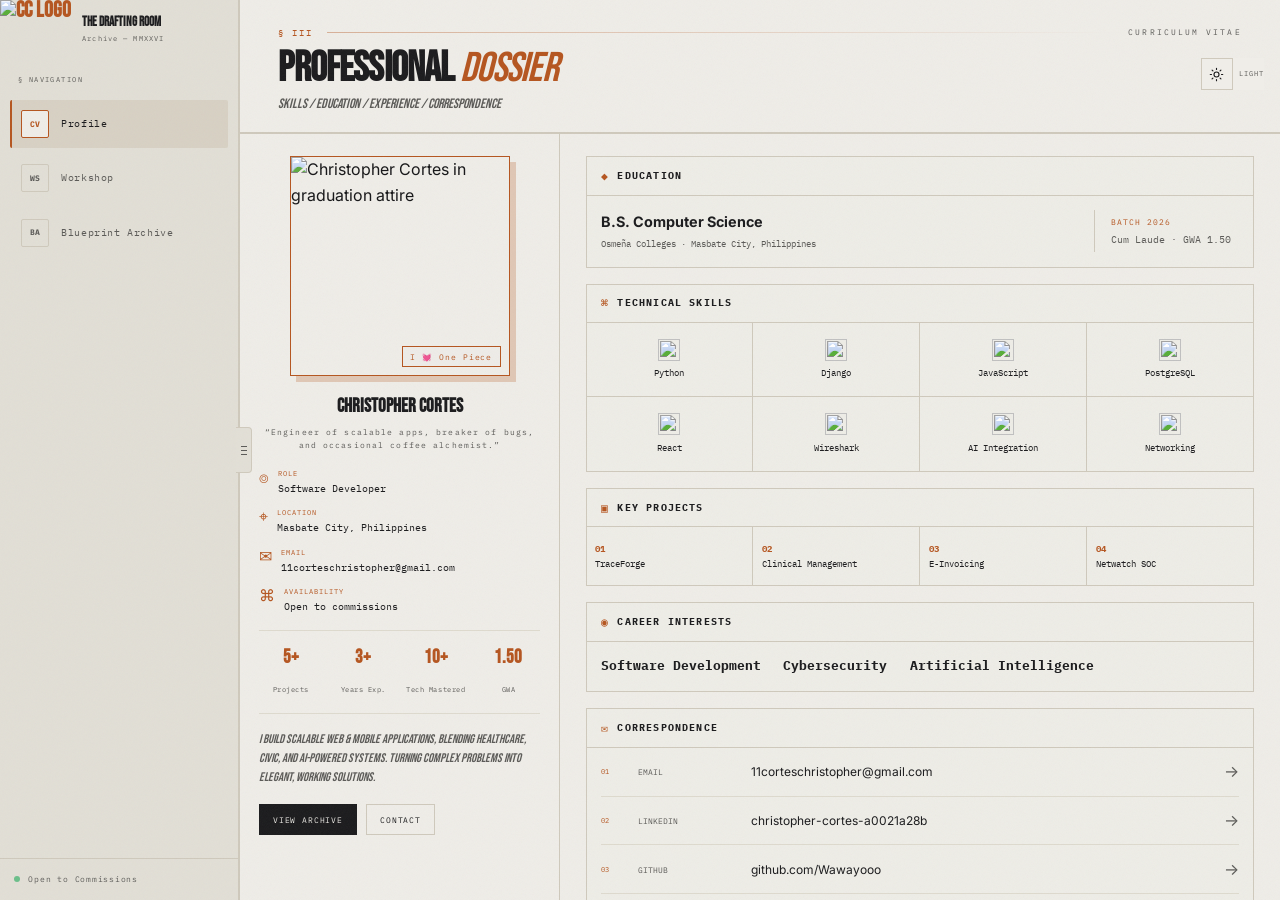
==== commit 40b41c24: "feat: improve theme toggle accessibility and feedback" ====
--- a/index.html
+++ b/index.html
@@ -33,10 +33,26 @@
   </div>
 </div>
 
-<div class="theme-toggle theme-toggle-fixed" id="themeToggleFixed" title="Toggle theme">
-  <div class="lamp-icon"><svg class="theme-toggle-svg" viewBox="0 0 24 24"><circle cx="12" cy="12" r="4"/><path d="M12 2v2M12 20v2M4.9 4.9l1.4 1.4M17.7 17.7l1.4 1.4M2 12h2M20 12h2M4.9 19.1l1.4-1.4M17.7 6.3l1.4-1.4"/></svg></div>
+<button
+  class="theme-toggle theme-toggle-fixed"
+  id="themeToggleFixed"
+  type="button"
+  title="Toggle theme"
+  aria-label="Switch to dark theme"
+>
+  <span class="lamp-icon" aria-hidden="true">
+    <svg
+      class="theme-toggle-svg"
+      viewBox="0 0 24 24"
+      aria-hidden="true"
+    >
+      <circle cx="12" cy="12" r="4"/>
+      <path d="M12 2v2M12 20v2M4.9 4.9l1.4 1.4M17.7 17.7l1.4 1.4M2 12h2M20 12h2M4.9 19.1l1.4-1.4M17.7 6.3l1.4-1.4"/>
+    </svg>
+  </span>
+
   <span class="lamp-label">Light</span>
-</div>
+</button>
 
 <div class="site-wrap" id="siteWrap">
   <div class="app-shell" id="appShell">
--- a/style.css
+++ b/style.css
@@ -1,2875 +1,1067 @@
-*,
-*::before,
-*::after {
+*,*::before,*::after{margin:0;padding:0;box-sizing:border-box}
+:root{--paper:#EFEDE8;--paper-dark:#E2DFD6;--ink:#1B1B1D;--ink-muted:#5B5A57;--accent:#B5551F;--accent-light:#D46B2C;--blueprint:#8A8578;--blueprint-light:#A29D8E;--border:#CFC9BC;--border-light:#DEDACE;--font-display:'Bebas Neue',Impact,sans-serif;--font-editorial:'Bebas Neue',Impact,sans-serif;--font-mono:'IBM Plex Mono','Courier New',monospace;--font-body:'Inter',Arial,sans-serif;--sidebar-w:240px;--sidebar-w-collapsed:68px;--bottomnav-h:60px;--topbar-h:52px}
+[data-theme="dark"]{--paper:#101012;--paper-dark:#08080A;--ink:#EFEAE0;--ink-muted:#A19C90;--accent:#E08A3E;--accent-light:#F2A85C;--blueprint:#4A4740;--blueprint-light:#6A655C;--border:#2A2925;--border-light:#1B1A17}
+html,body{height:100%;overscroll-behavior:none}
+html{font-size:16px}
+body{font-family:var(--font-body);background:var(--paper);color:var(--ink);line-height:1.6;overflow:hidden;transition:background .4s ease,color .4s ease}
+a{color:inherit;text-decoration:none}
+button{font:inherit;color:inherit}
+.paper-texture{position:fixed;inset:0;pointer-events:none;z-index:9990;opacity:.045;background-image:url("data:image/svg+xml,%3Csvg viewBox='0 0 512 512' xmlns='http://www.w3.org/2000/svg'%3E%3Cfilter id='n'%3E%3CfeTurbulence type='fractalNoise' baseFrequency='.65' numOctaves='4' stitchTiles='stitch'/%3E%3C/filter%3E%3Crect width='100%25' height='100%25' filter='url(%23n)'/%3E%3C/svg%3E");background-size:220px 220px}
+.blueprint-grid{position:fixed;inset:0;pointer-events:none;z-index:9985;opacity:0;background-image:linear-gradient(rgba(54,92,125,.06) 1px,transparent 1px),linear-gradient(90deg,rgba(54,92,125,.06) 1px,transparent 1px);background-size:40px 40px;transition:opacity .5s ease}
+[data-theme="dark"] .blueprint-grid{opacity:1}
+.loader{position:fixed;inset:0;background:var(--paper);z-index:10000;display:flex;align-items:center;justify-content:center;animation:loaderFade .5s ease 4.6s forwards}
+.loader-document{width:340px;max-width:88vw;padding:2.4rem 2rem;border:2px solid var(--border);background:var(--paper-dark);box-shadow:4px 4px 0 var(--border),8px 8px 0 rgba(139,111,71,.15);animation:docSlideIn .6s cubic-bezier(.22,.61,.36,1) forwards}
+.loader-stamp{font-family:var(--font-mono);font-size:.6rem;letter-spacing:.4em;text-transform:uppercase;color:var(--accent);text-align:center;margin-bottom:1.2rem}
+.loader-rule{height:1px;background:linear-gradient(90deg,transparent,var(--accent),transparent);margin:.8rem 0}
+.loader-status{font-family:var(--font-editorial);font-size:1.05rem;font-style:italic;color:var(--ink);text-align:center;margin-bottom:1.2rem;min-height:1.6rem}
+.loader-progress-wrap{height:1px;background:var(--border-light);overflow:hidden;margin-bottom:1.2rem}
+.loader-progress-bar{height:100%;width:0;background:var(--accent);animation:loadProgress 4.2s ease-out forwards}
+.loader-meta{display:flex;justify-content:space-between;font-family:var(--font-mono);font-size:.5rem;letter-spacing:.2em;color:var(--ink-muted)}
+@keyframes loaderFade{to{opacity:0;visibility:hidden;pointer-events:none}}
+@keyframes loadProgress{to{width:100%}}
+@keyframes docSlideIn{from{transform:perspective(1000px) rotateX(4deg) translateY(16px);opacity:0}to{transform:perspective(1000px) rotateX(0deg) translateY(0);opacity:1}}
+.site-wrap{opacity:0;height:100%;animation:siteReveal .6s ease-out 5.1s forwards}
+@keyframes siteReveal{to{opacity:1}}
+.theme-toggle{display:flex;align-items:center;gap:.4rem;cursor:pointer;user-select:none;flex-shrink:0}
+.theme-toggle .lamp-icon{width:32px;height:32px;border:1px solid var(--border);background:var(--paper);display:flex;align-items:center;justify-content:center;transition:border-color .2s,background .2s}
+.theme-toggle:hover .lamp-icon{border-color:var(--accent)}
+.theme-toggle:hover .lamp-icon{border-radius: 17px;}
+.theme-toggle .lamp-icon svg{width:15px;height:15px;stroke:var(--ink);fill:none;stroke-width:1.8;stroke-linecap:round;stroke-linejoin:round}
+.theme-toggle .lamp-label{font-family:var(--font-mono);font-size:.42rem;letter-spacing:.14em;color:var(--ink-muted);text-transform:uppercase;display:none}
+@media (min-width:1025px){.theme-toggle .lamp-label{display:inline}}
+.theme-toggle-fixed{position:fixed;top:58px;right:16px;z-index:9999;background:var(--paper);padding:.3rem;border:1px solid transparent}
+@media (max-width:1024px){.theme-toggle-fixed{top:10px;right:12px}}
+@media (max-width:480px){.theme-toggle-fixed{top:0;right:8px}}
+.app-shell{display:flex;height:100%}
+.app-sidebar{position:fixed;top:0;left:0;bottom:0;width:var(--sidebar-w);background:var(--paper-dark);border-right:2px solid var(--border);display:flex;flex-direction:column;z-index:900;transition:width .3s cubic-bezier(.4,0,.2,1),background .4s ease,border-color .4s ease}
+.app-shell.is-collapsed .app-sidebar{width:var(--sidebar-w-collapsed)}
+.sidebar-brand{display:contents;align-items:center;justify-content:space-between;gap:.7rem;padding:1.3rem 1.1rem;border-bottom:1px solid var(--border)}
+.sidebar-brand-inner{display:flex;align-items:center;gap:.7rem;min-width:0}
+.sidebar-brand-mark{font-family:var(--font-display);font-size:1.4rem;font-weight:900;color:var(--accent);flex-shrink:0;line-height:1}
+.sidebar-brand-mark img{height:100%;width:100%;object-fit:cover}
+.sidebar-brand-mark img,.dossier-seal-mark img{height:3.5rem;width:auto;object-fit:contain;display:block}
+.dossier-seal-mark{float:right;display:flex;justify-content:center;place-items:center;width:38px;height:38px;border:1px solid var(--accent-light);border-radius:50%;color:var(--accent-light);font-family:var(--font-display);font-weight:700;padding:19px}
+.dossier-seal-mark img{height:3.5rem;width:auto;object-fit:contain;display:block}
+.sidebar-brand-text{display:flex;flex-direction:column;overflow:hidden;white-space:nowrap;transition:opacity .2s ease}
+.app-shell.is-collapsed .sidebar-brand-text{opacity:0;pointer-events:none;width:0}
+.sidebar-brand-title{font-family:var(--font-display);font-size:.8rem;font-weight:700;color:var(--ink)}
+.sidebar-brand-sub{font-family:var(--font-mono);font-size:.44rem;letter-spacing:.16em;color:var(--ink-muted)}
+.sidebar-handle{position:absolute;top:50%;right:-14px;transform:translateY(-50%);width:16px;height:46px;background:var(--paper-dark);border:1px solid var(--border);border-left:none;border-radius:0 4px 4px 0;display:flex;flex-direction:column;align-items:center;justify-content:center;gap:3px;cursor:pointer;z-index:901;transition:background .2s ease,border-color .2s ease}
+.sidebar-handle:hover{background:var(--accent);border-color:var(--accent)}
+.sidebar-handle span{width:6px;height:1px;background:var(--ink-muted);transition:background .2s ease,transform .2s ease}
+.sidebar-handle:hover span{background:var(--paper)}
+.app-shell.is-collapsed .sidebar-handle span:nth-child(1){transform:translateY(2px) rotate(20deg)}
+.app-shell.is-collapsed .sidebar-handle span:nth-child(3){transform:translateY(-2px) rotate(-20deg)}
+.sidebar-nav{display:flex;flex-direction:column;padding:1rem .6rem;gap:.35rem;flex:1}
+.sidebar-ref{font-family:var(--font-mono);font-size:.42rem;letter-spacing:.22em;text-transform:uppercase;color:var(--ink-muted);padding:.2rem .5rem .5rem}
+.app-shell.is-collapsed .sidebar-ref{opacity:0;height:0;padding:0;overflow:hidden}
+.nav-item{display:flex;align-items:center;gap:.75rem;width:100%;padding:.65rem .6rem;background:none;border:none;border-left:2px solid transparent;border-radius:2px;cursor:pointer;text-align:left;color:var(--ink-muted);transition:background .18s ease,border-color .18s ease,color .18s ease}
+.nav-item:hover{background:rgba(139,111,71,.08);color:var(--ink)}
+.nav-item:focus-visible{outline:2px solid var(--accent);outline-offset:-2px}
+.nav-item.is-active{border-left-color:var(--accent);background:rgba(139,111,71,.12);color:var(--ink)}
+.nav-item-mark{flex-shrink:0;width:28px;height:28px;display:flex;align-items:center;justify-content:center;font-family:var(--font-mono);font-size:.5rem;font-weight:700;letter-spacing:.02em;border:1px solid var(--border);border-radius:2px;color:var(--ink-muted);transition:all .18s ease}
+.nav-item.is-active .nav-item-mark{border-color:var(--accent);color:var(--accent);background:var(--paper)}
+.nav-item-label{font-family:var(--font-mono);font-size:.62rem;letter-spacing:.06em;white-space:nowrap;overflow:hidden;text-overflow:ellipsis;transition:opacity .2s ease}
+.app-shell.is-collapsed .nav-item-label{opacity:0;width:0}
+.app-shell.is-collapsed .nav-item{justify-content:center}
+.sidebar-footer{padding:.9rem;border-top:1px solid var(--border)}
+.sidebar-status{display:flex;align-items:center;gap:.5rem;font-family:var(--font-mono);font-size:.48rem;letter-spacing:.1em;color:var(--ink-muted);white-space:nowrap;overflow:hidden}
+.sidebar-status-dot{width:6px;height:6px;border-radius:50%;background:#6BBF8A;flex-shrink:0}
+.app-shell.is-collapsed .sidebar-status span:last-child{display:none}
+.app-topbar{display:none;position:fixed;top:0;left:0;right:0;height:var(--topbar-h);background:rgba(239,237,232,.97);backdrop-filter:blur(10px);border-bottom:2px solid var(--border);align-items:center;justify-content:space-between;padding:0 1.1rem;z-index:950}
+[data-theme="dark"] .app-topbar{background:rgba(16,16,18,.97)}
+.topbar-brand{display:flex;align-items:baseline;gap:.5rem}
+.topbar-mark{font-family:var(--font-display);font-size:1.05rem;font-weight:900;color:var(--accent)}
+.topbar-view-title{font-family:var(--font-mono);font-size:.54rem;letter-spacing:.14em;text-transform:uppercase;color:var(--ink-muted)}
+.app-bottomnav{display:none;position:fixed;bottom:0;left:0;right:0;height:calc(var(--bottomnav-h) + env(safe-area-inset-bottom,0px));padding-bottom:env(safe-area-inset-bottom,0px);background:rgba(239,237,232,.97);backdrop-filter:blur(10px);border-top:2px solid var(--border);z-index:950;justify-content:space-around;align-items:stretch}
+[data-theme="dark"] .app-bottomnav{background:rgba(16,16,18,.97)}
+.bottomnav-item{flex:1;display:flex;flex-direction:column;align-items:center;justify-content:center;gap:.15rem;background:none;border:none;color:var(--ink-muted);cursor:pointer;min-width:44px;min-height:44px;transition:color .18s ease}
+.bottomnav-item:focus-visible{outline:2px solid var(--accent);outline-offset:-3px}
+.bottomnav-mark{width:22px;height:22px;display:flex;align-items:center;justify-content:center;font-family:var(--font-mono);font-size:.44rem;font-weight:700;border:1px solid var(--border);border-radius:2px;transition:all .18s ease}
+.bottomnav-item.is-active{color:var(--accent)}
+.bottomnav-item.is-active .bottomnav-mark{border-color:var(--accent);color:var(--accent);background:rgba(139,111,71,.1)}
+.bottomnav-text{font-family:var(--font-mono);font-size:.4rem;letter-spacing:.03em;text-transform:uppercase}
+.app-main{flex:1;margin-left:var(--sidebar-w);min-width:0;height:100%;overflow:hidden;transition:margin-left .3s cubic-bezier(.4,0,.2,1)}
+.app-shell.is-collapsed .app-main{margin-left:var(--sidebar-w-collapsed)}
+.app-view{display:none;height:100%;flex-direction:column;overflow:hidden}
+.app-view.is-active{display:flex}
+@media (max-width:1024px){
+.app-sidebar{display:none}
+.app-topbar{display:flex}
+.app-bottomnav{display:flex;padding-bottom:20px}
+.app-main{margin-left:0;height:100dvh}
+.app-view{padding-top:var(--topbar-h);padding-bottom:var(--bottomnav-h)}
+.app-shell.is-collapsed .app-main{margin-left:0}
+}
+@media (max-width:768px){.dossier-glyph p{font-size:7px!important}.dossier-glyph p{font-size:8px!important}}
+.view-head{flex-shrink:0;padding:1.6rem 2.4rem 1rem;position:relative;border-bottom:1px solid var(--border)}
+.view-head--dark{border-bottom-color:rgba(184,149,106,.25)}
+.view-eyebrow{display:flex;align-items:center;gap:.9rem;margin-bottom:.5rem}
+.view-ref{font-family:var(--font-mono);font-size:.56rem;letter-spacing:.2em;color:var(--accent);flex-shrink:0}
+.view-eyebrow--light .view-ref{color:var(--accent-light)}
+.view-rule{flex:1;height:1px;background:linear-gradient(90deg,var(--accent),transparent);opacity:.4}
+.view-tag{font-family:var(--font-mono);font-size:.5rem;letter-spacing:.26em;color:var(--ink-muted);white-space:nowrap}
+.view-eyebrow--light .view-tag{color:var(--ink-muted)}
+.view-title{font-family:var(--font-display);font-size:clamp(1.6rem,3.4vw,2.6rem);font-weight:900;letter-spacing:-.02em;line-height:1;color:var(--ink);margin-bottom:.3rem}
+.view-title em{font-style:italic;font-weight:400;color:var(--accent)}
+.view-deck{font-family:var(--font-editorial);font-style:italic;font-size:.85rem;color:var(--ink-muted)}
+@media (max-width:1024px){.view-head{padding:1rem 1.2rem .8rem}.view-title{font-size:clamp(1.3rem,6vw,1.9rem)}.view-deck{display:none}}
+@media (max-width:400px){.view-head{padding:.8rem 1rem .6rem}.view-eyebrow{gap:.6rem;margin-bottom:.3rem}.view-title{font-size:1.15rem}}
+.view-carousel{position:relative;flex:1;min-height:0;display:flex;flex-direction:column}
+.view-carousel-viewport{flex:1;min-height:0;display:flex;overflow-x:auto;overflow-y:hidden;scroll-snap-type:x mandatory;scroll-behavior:smooth;-webkit-overflow-scrolling:touch;scrollbar-width:none}
+.view-carousel-viewport::-webkit-scrollbar{display:none}
+.view-slide{flex:0 0 100%;scroll-snap-align:start;min-width:0;height:100%;overflow-y:auto;overflow-x:hidden;padding:1.4rem 2.4rem;display:flex;flex-direction:column;justify-content:center;scrollbar-width:thin}
+.view-slide::-webkit-scrollbar{width:4px}
+.view-slide::-webkit-scrollbar-thumb{background:rgba(139,111,71,.3)}
+@media (max-width:1024px){.view-slide{padding:1rem 1.2rem}}
+@media (max-width:400px){.view-slide{padding:.75rem .9rem}}
+.view-carousel-controls{flex-shrink:0;display:flex;align-items:center;justify-content:center;gap:1rem;padding:.7rem 1.2rem;border-top:1px solid var(--border-light)}
+.view-carousel-controls--dark{border-top-color:rgba(184,149,106,.2)}
+.view-carousel-arrow{width:30px;height:30px;display:flex;align-items:center;justify-content:center;border:1px solid var(--border);border-radius:50%;background:none;color:var(--ink-muted);cursor:pointer;flex-shrink:0;transition:all .18s ease}
+.view-carousel-arrow:hover{border-color:var(--accent);color:var(--accent)}
+.view-carousel-arrow:disabled{opacity:.3;cursor:default}
+.view-carousel-dots{display:flex;gap:7px;flex-wrap:wrap;justify-content:center}
+.view-carousel-dots button{width:7px;height:7px;border-radius:50%;border:1px solid var(--border);background:none;cursor:pointer;padding:0;transition:all .2s ease}
+.view-carousel-dots button.is-active{background:var(--accent);border-color:var(--accent);transform:scale(1.3)}
+.view-carousel-counter{font-family:var(--font-mono);font-size:.6rem;letter-spacing:.1em;color:var(--ink-muted);min-width:3.4em;text-align:center}
+.view-carousel-counter strong{color:var(--accent)}
+.view-carousel-arrow--light{border-color:rgba(184,149,106,.35);color:rgba(235,0,0,.6);border:solid 2px black}
+.view-carousel-arrow--light:hover{border-color:var(--accent-light);color:var(--accent-light)}
+.view-carousel-dots--light button{border-color:rgba(184,149,106,.35)}
+.view-carousel-dots--light button.is-active{background:var(--accent-light);border-color:var(--accent-light)}
+.view-carousel-counter--light{color:var(--ink-muted)}
+.view-carousel-counter--light strong{color:var(--accent-light)}
+.drawer-pair{display:grid;grid-template-columns:repeat(2,1fr);gap:1.2rem;max-width:1100px;margin:0 auto;width:100%}
+@media (max-width:720px){.drawer-pair{grid-template-columns:1fr}}
+.drawer{padding:1.3rem;border:1px solid var(--border);position:relative;overflow:hidden;transition:box-shadow .25s,background .2s}
+.drawer:hover{background:rgba(139,111,71,.03)}
+.drawer--featured{border:2px solid var(--accent);background:rgba(139,111,71,.03)}
+.drawer-tab{position:absolute;top:0;right:0;font-family:var(--font-mono);font-size:.44rem;letter-spacing:.2em;text-transform:uppercase;background:var(--accent);color:var(--paper);padding:.18rem .55rem}
+.drawer-label{font-family:var(--font-mono);font-size:.54rem;letter-spacing:.14em;text-transform:uppercase;color:var(--accent);border-bottom:1px solid var(--border-light);padding-bottom:.5rem;margin-bottom:.8rem;padding-right:3rem}
+.drawer-contents{display:flex;flex-wrap:wrap;gap:.35rem}
+.tool-tag{font-family:var(--font-mono);font-size:.52rem;letter-spacing:.03em;padding:.2rem .55rem;border:1px solid var(--border);color:var(--ink-muted);transition:all .18s;cursor:default;display:inline-flex;align-items:center;gap:.38rem}
+.tool-tag-icon{width:.95rem;height:.95rem;object-fit:contain;flex:0 0 auto}
+.tool-tag:hover{background:var(--accent);color:var(--paper);border-color:var(--accent)}
+.featured-instrument{padding-top:.3rem}
+.instrument-name{font-family:var(--font-display);font-size:1.9rem;font-weight:900;font-style:italic;color:var(--accent);line-height:1;margin-bottom:.25rem}
+.instrument-name-icon{display:inline-block;width:1.05em;height:1.05em;margin-right:.3rem;vertical-align:-.12em}
+.instrument-rating{font-size:.85rem;color:var(--accent);letter-spacing:.1em;margin-bottom:.5rem}
+.instrument-note{font-family:var(--font-editorial);font-size:.8rem;font-style:italic;color:var(--ink-muted);line-height:1.5}
+#workshop .view-carousel-viewport{display:grid;grid-template-columns:repeat(2,minmax(0,1fr));grid-auto-rows:min-content;align-content:start;gap:1.2rem;padding:1.4rem 2.4rem;overflow-x:hidden;overflow-y:auto;scroll-snap-type:none;scrollbar-width:thin;scrollbar-color:var(--accent) transparent}
+#workshop .view-carousel-viewport::-webkit-scrollbar{display:block;width:8px}
+#workshop .view-carousel-viewport::-webkit-scrollbar-thumb{background:var(--accent);border-radius:8px}
+#workshop .view-slide,#workshop .drawer-pair{display:contents}
+#workshop .drawer{min-height:170px;height:100%;background:color-mix(in srgb,var(--paper-dark) 86%,transparent)}
+#workshop .view-carousel-controls{display:none}
+@media (max-width:1024px){#workshop .view-carousel-viewport{padding:1rem 1.2rem}}
+@media (max-width:720px){#workshop .view-carousel-viewport{grid-template-columns:1fr;gap:.8rem}#workshop .drawer{min-height:0}}
+@media (max-width:400px){#workshop .view-carousel-viewport{padding:.75rem .9rem}}
+.case-file{display:flex;flex-direction:column;border:1px solid rgba(139,111,71,.25);overflow:hidden;background:rgba(255,255,255,.03);max-width:1000px;margin:0 auto;width:100%;max-height:100%}
+.case-file--featured{border:2px solid rgba(184,149,106,.5);box-shadow:0 0 0 1px rgba(184,149,106,.15)}
+.cf-sidebar{background:rgba(139,111,71,.12);padding:.55rem 1rem;display:flex;flex-direction:row;align-items:center;gap:1rem;border-bottom:1px solid rgba(139,111,71,.2);flex-wrap:wrap;flex-shrink:0}
+#for_mb{display:none}
+@media (max-width:768px){#for_mb{display:block}.cf-sidebar{display:none}}
+.cf-file-num{font-family:var(--font-mono);font-size:.44rem;letter-spacing:.18em;text-transform:uppercase;color:var(--ink-muted);display:flex;align-items:baseline;gap:.4rem;white-space:nowrap}
+.cf-file-num span{font-family:var(--font-display);font-size:1rem;font-weight:900;color:green;line-height:1;background:transparent}
+.cf-status{font-family:var(--font-mono);font-size:.4rem;letter-spacing:.14em;text-transform:uppercase;padding:.16rem .4rem;border:1px solid;flex-shrink:0}
+.cf-status--active{color:#6BBF8A;border-color:#6BBF8A}
+.cf-status--completed{color:var(--accent-light);border-color:var(--accent-light)}
+.cf-category{font-family:var(--font-mono);font-size:.44rem;letter-spacing:.12em;text-transform:uppercase;color:var(--ink-muted);margin-left:auto;white-space:nowrap}
+.cf-file-num-new{display:inline-block;font-family:var(--font-mono);font-size:.46rem;font-weight:700;letter-spacing:.12em;color:var(--ink);background:var(--accent-light);padding:.08rem .35rem;border-radius:2px}
+.cf-img-col{position:relative;overflow:hidden;width:100%;flex:1 1 auto;min-height:140px;max-height:46%;background:rgba(0,0,0,.15)}
+.case-file--featured .cf-img-col{max-height:50%}
+.cf-img-frame{position:relative;width:100%;height:100%}
+.cf-img-frame img{width:100%;height:100%;object-fit:contain;display:block;filter:sepia(30%) contrast(1.05) grayscale(50%)}
+.cf-img-overlay{position:absolute;inset:0;background:linear-gradient(135deg,rgba(139,111,71,.08) 0%,transparent 45%,rgba(0,0,0,.28) 100%);pointer-events:none}
+.cf-body{padding:.9rem 1.2rem;display:flex;flex-direction:column;gap:.6rem;overflow-y:auto;flex:1 1 auto;min-height:0}
+.cf-title-block{border-bottom:1px solid rgba(139,111,71,.2);padding-bottom:.55rem;flex-shrink:0}
+.cf-title{font-family:var(--font-display);font-size:1.15rem;font-weight:700;letter-spacing:-.02em;line-height:1.1;color:var(--ink);margin-bottom:.2rem}
+.case-file--featured .cf-title{font-size:1.3rem}
+.cf-subtitle{font-family:var(--font-mono);font-size:.52rem;color:var(--ink-muted);letter-spacing:.04em}
+.cf-field-grid{display:grid;grid-template-columns:repeat(auto-fit,minmax(200px,1fr));gap:.6rem 1rem}
+.cf-field{display:flex;flex-direction:column;gap:.2rem}
+.cf-field-label{font-family:var(--font-mono);font-size:.44rem;letter-spacing:.16em;text-transform:uppercase;color:var(--accent-light)}
+.cf-field-val{font-size:.74rem;color:var(--ink-muted);line-height:1.45;font-weight:300}
+.cf-feature-section{display:flex;flex-direction:column;gap:.4rem;border-top:1px solid rgba(139,111,71,.2);padding-top:.55rem}
+.cf-feature-grid{display:flex;flex-wrap:wrap;gap:.3rem}
+.cf-feature-grid span{font-family:var(--font-mono);font-size:.5rem;letter-spacing:.03em;padding:.18rem .5rem;border:1px solid rgba(139,111,71,.3);color:var(--ink-muted);background:rgba(139,111,71,.06)}
+.cf-workflow{display:flex;flex-direction:column;gap:.4rem;border-top:1px solid rgba(139,111,71,.2);padding-top:.55rem}
+.cf-workflow-line{display:flex;flex-wrap:wrap;align-items:center;gap:.4rem;font-family:var(--font-mono);font-size:.52rem;letter-spacing:.06em;text-transform:uppercase}
+.cf-workflow-line span:not(:nth-child(even)){color:var(--ink-muted);padding:.2rem .5rem;border:1px solid rgba(139,111,71,.3)}
+.cf-workflow-line span:nth-child(even){color:var(--accent-light);font-size:.65rem}
+.cf-tech-strip{display:flex;flex-wrap:wrap;gap:.3rem;flex-shrink:0}
+.cf-tech-strip span{font-family:var(--font-mono);font-size:.48rem;letter-spacing:.03em;padding:.18rem .5rem;border:1px solid rgba(139,111,71,.25);color:var(--ink-muted)}
+.cf-actions{display:flex;gap:.8rem;flex-wrap:wrap;flex-shrink:0}
+.cf-action-link{font-family:var(--font-mono);font-size:.54rem;letter-spacing:.1em;text-transform:uppercase;color:var(--accent);border-bottom:1px solid rgba(139,111,71,.3);padding-bottom:1px;transition:color .2s,border-color .2s}
+.cf-action-link:hover{color:var(--accent-light);border-color:var(--accent-light)}
+.cf-action-link--live{color:#6BBF8A;border-color:rgba(107,191,138,.4)}
+.cf-action-link--live:hover{color:#86D6A6;border-color:#86D6A6}
+.cf-carousel{cursor:default}
+.cf-carousel-track{display:flex;width:100%;height:100%;position:relative}
+.cf-carousel-slide{position:absolute;inset:0;opacity:0;visibility:hidden;transition:opacity .5s ease;pointer-events:none}
+.cf-carousel-slide.is-active{opacity:1;visibility:visible;pointer-events:auto;position:relative}
+.cf-carousel-slide img{width:100%;height:100%;object-fit:contain;display:block}
+.cf-carousel-btn{position:absolute;top:50%;transform:translateY(-50%);width:30px;height:30px;display:flex;align-items:center;justify-content:center;background:rgba(30,26,22,.55);color:#E8E0D0;border:1px solid rgba(139,111,71,.5);border-radius:50%;font-size:.9rem;line-height:1;cursor:pointer;z-index:5;opacity:0;transition:opacity .25s ease,background .2s ease,border-color .2s ease}
+.cf-carousel:hover .cf-carousel-btn{opacity:1}
+.cf-carousel-btn:hover{background:var(--accent);border-color:var(--accent);color:var(--paper)}
+.cf-carousel-btn--prev{left:8px}
+.cf-carousel-btn--next{right:8px}
+.cf-carousel-dots{position:absolute;bottom:8px;left:50%;transform:translateX(-50%);display:flex;gap:5px;z-index:5}
+.cf-carousel-dots button{width:5px;height:5px;border-radius:50%;border:1px solid rgba(232,224,208,.6);background:rgba(30,26,22,.4);cursor:pointer;padding:0;transition:all .2s ease}
+.cf-carousel-dots button.is-active{background:var(--accent-light);border-color:var(--accent-light);transform:scale(1.3)}
+.cf-carousel-counter{position:absolute;top:8px;right:8px;display:flex;gap:.15rem;align-items:baseline;font-family:var(--font-mono);font-size:.44rem;letter-spacing:.08em;color:rgba(232,224,208,.75);background:rgba(30,26,22,.55);border:1px solid rgba(139,111,71,.4);padding:.15rem .4rem;z-index:5}
+.cf-carousel-counter span:first-child{color:var(--accent-light);font-weight:700}
+.cf-traceforge-capabilities{display:none!important}
+.case-file--featured .cf-featured-overview{display:grid;grid-template-columns:minmax(0,1.08fr) minmax(0,.92fr);align-items:stretch;flex:1 1 auto;min-height:0}
+.case-file--featured .cf-featured-overview .cf-img-col{width:auto;min-height:clamp(330px,37vw,510px);height:100%;max-height:none;border-right:1px solid var(--border);border-bottom:0}
+.case-file--featured .cf-featured-overview .cf-body{overflow-y:auto;justify-content:center}
+.case-file--featured .cf-subtitle:not(.cf-subtitle--merged){display:none}
+.case-file--featured .cf-subtitle--merged{display:block;font-size:clamp(.62rem,.35vw + .5rem,.75rem);color:var(--ink-muted)}
+.cf-tech-strip span{display:inline-flex;align-items:center;gap:.38rem}
+.cf-tech-icon{width:.95rem;height:.95rem;object-fit:contain;flex:0 0 auto}
+.case-file--featured .cf-subtitle:not(.cf-subtitle--merged){font-size:0}
+.case-file--featured .cf-subtitle:not(.cf-subtitle--merged)::after{content:"Discover the surface · Trace the path · Prove the weakness.";font-size:clamp(.62rem,.35vw + .5rem,.75rem);color:var(--ink-muted)}
+.cf-featured-capabilities{display:flex;flex-direction:column;gap:.42rem;border-top:1px solid var(--border);padding-top:.68rem}
+.cf-workflow--compact{padding-top:.65rem}
+.case-file--featured .cf-carousel-btn{width:clamp(42px,3.8vw,58px);height:clamp(42px,3.8vw,58px);opacity:1;background:color-mix(in srgb,var(--paper) 94%,transparent);color:var(--ink);border:2px solid var(--accent);border-radius:8px;box-shadow:0 5px 16px rgba(0,0,0,.28);font-size:clamp(1.15rem,1.6vw,1.65rem);font-weight:700}
+.case-file--featured .cf-carousel-btn:hover,.case-file--featured .cf-carousel-btn:focus-visible{background:var(--accent);border-color:var(--accent-light);color:var(--paper);outline:3px solid color-mix(in srgb,var(--accent-light) 55%,transparent);outline-offset:3px}
+.case-file--featured .cf-carousel-btn--prev{left:clamp(10px,1.3vw,20px)}
+.case-file--featured .cf-carousel-btn--next{right:clamp(10px,1.3vw,20px)}
+.case-file--featured{border-color:color-mix(in srgb,var(--accent) 68%,transparent);background:color-mix(in srgb,var(--paper-dark) 88%,transparent);box-shadow:0 12px 28px rgba(39,29,18,.12),0 0 0 1px color-mix(in srgb,var(--accent) 18%,transparent)}
+.case-file--featured .cf-sidebar{min-height:42px;padding:.6rem 1rem;background:color-mix(in srgb,var(--accent) 12%,var(--paper-dark))}
+.cf-mini-icon,.cf-label-icon{width:1em;height:1em;fill:none;stroke:currentColor;stroke-width:1.8;stroke-linecap:round;stroke-linejoin:round;flex:0 0 auto}
+.cf-mini-icon{width:1.2em;height:1.2em}
+.cf-file-num,.cf-status,.cf-category,.cf-field-label{align-items:center}
+.cf-status,.cf-category,.cf-field-label{display:inline-flex;gap:.35rem}
+.cf-category{color:var(--ink-muted)}
+.cf-status--completed{color:#347956;border-color:currentColor;font-weight:500}
+[data-theme="dark"] .cf-status--completed{color:#8BD8AA}
+.case-file--featured .cf-img-col{min-height:clamp(175px,28vw,278px);max-height:none;background:#1d1c1a;border-bottom:1px solid var(--border)}
+.case-file--featured .cf-img-frame img{object-fit:contain;filter:sepia(16%) contrast(1.07) saturate(.86)}
+.case-file--featured .cf-body{padding:clamp(.95rem,2vw,1.45rem) clamp(1rem,3vw,1.85rem);gap:.85rem}
+.case-file--featured .cf-title{font-size:clamp(1.08rem,1.1vw + .8rem,1.55rem);font-weight:700;line-height:1.28;letter-spacing:-.025em}
+.case-file--featured .cf-title span{color:var(--ink-muted);font-weight:400;font-size:.8em}
+.case-file--featured .cf-subtitle{font-size:clamp(.62rem,.35vw + .5rem,.75rem);color:var(--ink-muted);line-height:1.55}
+.cf-field-label{font-size:clamp(.55rem,.25vw + .47rem,.67rem);color:var(--accent);font-weight:500}
+.cf-field-val{font-family:var(--font-body);font-size:clamp(.83rem,.35vw + .72rem,.98rem);color:var(--ink);font-weight:400;line-height:1.5}
+.cf-field-val strong{font-weight:700;color:var(--ink)}
+.case-file--featured .cf-field-grid{gap:.9rem clamp(1rem,3vw,2.5rem)}
+.cf-feature-grid span,.cf-workflow-line span:not(:nth-child(even)),.cf-tech-strip span{color:var(--ink);background:color-mix(in srgb,var(--paper) 72%,var(--accent) 6%);border-color:color-mix(in srgb,var(--accent) 42%,var(--border));font-family:var(--font-mono);font-size:clamp(.57rem,.25vw + .49rem,.68rem);line-height:1.35}
+[data-theme="dark"] .cf-feature-grid span,[data-theme="dark"] .cf-workflow-line span:not(:nth-child(even)),[data-theme="dark"] .cf-tech-strip span{background:color-mix(in srgb,var(--paper-dark) 85%,var(--accent) 10%)}
+.cf-tech-strip span{display:inline-flex;align-items:center;gap:.35rem;padding:.25rem .54rem}
+.cf-tech-strip b{display:inline-grid;place-items:center;min-width:1.55em;height:1.55em;padding:0 .18em;background:var(--accent);color:var(--paper);font-size:.82em;font-weight:500;letter-spacing:0}
+.cf-workflow-line span:nth-child(even){color:var(--accent)}
+.cf-action-link{color:var(--ink);font-size:clamp(.6rem,.25vw + .52rem,.72rem);font-weight:500}
+.cf-action-link--live{color:#246d49;border-color:currentColor}
+[data-theme="dark"] .cf-action-link--live{color:#8BD8AA}
+@media (max-width:560px){.case-file--featured .cf-sidebar{gap:.55rem;padding:.52rem .7rem}.case-file--featured .cf-category{width:100%;margin-left:0;font-size:.42rem}.case-file--featured .cf-img-col{min-height:145px}.case-file--featured .cf-body{padding:.85rem;gap:.7rem}.case-file--featured .cf-title{font-size:1rem}.case-file--featured .cf-field-grid{grid-template-columns:1fr;gap:.75rem}.cf-feature-grid,.cf-tech-strip{gap:.25rem}.cf-carousel-btn{opacity:1;width:27px;height:27px}.case-file--featured .cf-featured-overview{grid-template-columns:1fr}.case-file--featured .cf-featured-overview .cf-img-col{min-height:clamp(190px,58vw,275px);height:auto;border-right:0;border-bottom:1px solid var(--border)}.case-file--featured .cf-featured-overview .cf-body{overflow:visible}.case-file--featured .cf-carousel-btn{width:36px;height:36px;border-width:1px;border-radius:6px;font-size:1rem}}
+.case-file:not(.case-file--featured){display:grid;grid-template-columns:minmax(0,1.06fr) minmax(0,.94fr);grid-template-rows:auto minmax(290px,1fr) auto auto;overflow:hidden;max-width:1240px;background:var(--paper-dark);border:1px solid color-mix(in srgb,var(--accent) 32%,var(--border));box-shadow:0 10px 26px rgba(35,28,19,.09)}
+.case-file:not(.case-file--featured) .cf-sidebar{grid-column:1/-1;min-height:66px;padding:.75rem 1.7rem;background:color-mix(in srgb,var(--paper) 86%,var(--accent) 4%);border-bottom-color:var(--border)}
+.case-file:not(.case-file--featured) .cf-file-num{color:var(--ink-muted);font-size:.62rem;letter-spacing:.2em}
+.case-file:not(.case-file--featured) .cf-file-num span{color:var(--accent);font-size:clamp(1.55rem,2vw,2.15rem);font-weight:700}
+.case-file:not(.case-file--featured) .cf-status{font-size:.6rem;padding:.32rem .62rem;font-weight:500}
+.case-file:not(.case-file--featured) .cf-category{font-size:.61rem;color:var(--ink);letter-spacing:.16em}
+.case-file:not(.case-file--featured) .cf-category::after{content:"";display:inline-block;width:30px;height:2px;margin-left:.8rem;vertical-align:middle;background:#367D5B}
+[data-theme="dark"] .case-file:not(.case-file--featured) .cf-category::after{background:#8BD8AA}
+.case-file:not(.case-file--featured) > .cf-img-col{grid-column:1;grid-row:2;width:auto;min-height:290px;max-height:none;height:100%;padding:clamp(.85rem,1.6vw,1.35rem);background:color-mix(in srgb,var(--paper) 82%,var(--accent) 4%);border-right:1px solid var(--border)}
+.case-file:not(.case-file--featured) > .cf-img-col::before{content:"";position:absolute;left:.35rem;top:1.45rem;bottom:1.45rem;width:3px;background:repeating-linear-gradient(135deg,var(--accent) 0 6px,transparent 6px 11px);opacity:.7;z-index:2}
+.case-file:not(.case-file--featured) > .cf-img-col .cf-img-frame{border:1px solid color-mix(in srgb,var(--accent) 42%,var(--border));box-shadow:5px 5px 0 color-mix(in srgb,var(--accent) 30%,transparent)}
+.case-file:not(.case-file--featured) > .cf-img-col img{filter:contrast(1.04) saturate(.82)}
+.case-file:not(.case-file--featured) > .cf-body{display:contents}
+.case-file:not(.case-file--featured) .cf-title-block{grid-column:2;grid-row:2;align-self:center;margin:clamp(1.2rem,3vw,3.2rem);padding:0 0 1.2rem;border-bottom:0;position:relative}
+.case-file:not(.case-file--featured) .cf-title-block::before{content:"PROJECT OVERVIEW";display:block;margin-bottom:1.15rem;color:#367D5B;font-family:var(--font-mono);font-size:clamp(.62rem,.35vw + .52rem,.78rem);font-weight:500;letter-spacing:.15em}
+[data-theme="dark"] .case-file:not(.case-file--featured) .cf-title-block::before{color:#8BD8AA}
+.case-file:not(.case-file--featured) .cf-title{font-size:clamp(1.45rem,2.3vw,2.8rem);line-height:1.16;letter-spacing:-.035em;margin-bottom:.8rem}
+.case-file:not(.case-file--featured) .cf-subtitle{color:var(--ink-muted);font-size:clamp(.58rem,.35vw + .48rem,.76rem);line-height:1.65;letter-spacing:.12em}
+.case-file:not(.case-file--featured) .cf-field-grid{grid-column:1/-1;grid-row:3;grid-template-columns:repeat(2,minmax(0,1fr));gap:0;padding:clamp(1rem,2vw,1.6rem) clamp(1.2rem,3vw,3.2rem);border-top:1px solid var(--border);background:color-mix(in srgb,var(--paper) 76%,transparent)}
+.case-file:not(.case-file--featured) .cf-field{gap:.55rem;padding:0 clamp(1rem,2.4vw,2.8rem) 0 0}
+.case-file:not(.case-file--featured) .cf-field + .cf-field{padding:0 0 0 clamp(1rem,2.4vw,2.8rem);border-left:1px solid var(--border)}
+.case-file:not(.case-file--featured) .cf-field-label{color:var(--accent);font-size:clamp(.6rem,.3vw + .51rem,.75rem);font-weight:500}
+.case-file:not(.case-file--featured) .cf-field-label::before{content:"✦";color:var(--accent);font-size:1.25em}
+.case-file:not(.case-file--featured) .cf-field-val{color:var(--ink);font-size:clamp(.84rem,.42vw + .72rem,1rem);font-weight:400;line-height:1.55}
+.case-file:not(.case-file--featured) .cf-tech-strip,.case-file:not(.case-file--featured) .cf-actions{align-self:center;min-height:68px;padding:.85rem clamp(1.2rem,3vw,3.2rem);border-top:1px solid var(--border);background:color-mix(in srgb,var(--paper) 91%,transparent)}
+.case-file:not(.case-file--featured) .cf-tech-strip{grid-column:1;grid-row:4;border-right:1px solid var(--border)}
+.case-file:not(.case-file--featured) .cf-actions{grid-column:2;grid-row:4;justify-content:flex-end}
+.case-file:not(.case-file--featured) .cf-tech-strip span{background:var(--paper-dark);border-color:var(--border);color:var(--ink);padding:.3rem .58rem}
+#blueprint-archive .view-slide{justify-content:flex-start;overscroll-behavior:contain;scrollbar-color:var(--accent) color-mix(in srgb,var(--paper-dark) 88%,transparent)}
+#blueprint-archive .view-slide::-webkit-scrollbar{width:8px}
+#blueprint-archive .view-slide::-webkit-scrollbar-track{background:color-mix(in srgb,var(--paper-dark) 82%,transparent)}
+#blueprint-archive .view-slide::-webkit-scrollbar-thumb{background:var(--accent);border-radius:8px;border:2px solid var(--paper-dark)}
+#blueprint-archive .case-file{max-height:none;flex-shrink:0;margin-bottom:1.2rem}
+#blueprint-archive .case-file--featured .cf-featured-overview .cf-body{overflow:visible}
+@media (max-width:760px){
+.case-file:not(.case-file--featured){display:flex;flex-direction:column}
+.case-file:not(.case-file--featured) .cf-sidebar{min-height:0;padding:.62rem .8rem}
+.case-file:not(.case-file--featured) .cf-category{width:100%;margin-left:0}
+.case-file:not(.case-file--featured) > .cf-img-col{width:100%;height:auto;min-height:clamp(190px,56vw,340px);border-right:0;border-bottom:1px solid var(--border)}
+.case-file:not(.case-file--featured) > .cf-body{display:flex;overflow:visible;padding:1rem;gap:.9rem}
+.case-file:not(.case-file--featured) .cf-title-block{margin:0;padding-bottom:.9rem}
+.case-file:not(.case-file--featured) .cf-title-block::before{margin-bottom:.7rem}
+.case-file:not(.case-file--featured) .cf-field-grid{gap:.9rem;padding:.95rem 0 0;border-top:1px solid var(--border)}
+.case-file:not(.case-file--featured) .cf-field{padding:0}
+.case-file:not(.case-file--featured) .cf-field + .cf-field{padding:0;border-left:0}
+.case-file:not(.case-file--featured) .cf-tech-strip,.case-file:not(.case-file--featured) .cf-actions{min-height:0;padding:.7rem 0 0;border-top:1px solid var(--border);background:transparent}
+.case-file:not(.case-file--featured) .cf-actions{justify-content:flex-start}
+}
+#profile .view-carousel{display:none}
+.profile-board{flex:1;min-height:0;display:grid;grid-template-columns:minmax(260px,320px) 1fr;gap:0;height:100%;overflow:hidden;border-top:1px solid var(--border)}
+.profile-side{border-right:1px solid var(--border);padding:1.4rem 1.2rem;display:flex;flex-direction:column;gap:1rem;overflow-y:auto;scrollbar-width:thin;scrollbar-color:var(--accent) transparent}
+.profile-side::-webkit-scrollbar{width:6px}
+.profile-side::-webkit-scrollbar-thumb{background:var(--accent);border-radius:6px}
+.profile-photo-card{position:relative; min-height: 210px;width:100%;aspect-ratio:1/1;max-width:220px;margin:0 auto;overflow:hidden;border:1px solid var(--accent);box-shadow:6px 6px 0 color-mix(in srgb,var(--accent) 25%,transparent)}
+.profile-photo-card img{width:100%;height:100%;object-fit:cover;filter:contrast(1.05) saturate(.86);display:block}
+.profile-photo-tag{position:absolute;bottom:.5rem;right:.5rem;font-family:var(--font-mono);font-size:.48rem;letter-spacing:.12em;padding:.22rem .45rem;background:color-mix(in srgb,var(--paper) 90%,transparent);border:1px solid var(--accent);color:var(--accent)}
+.profile-namebar{text-align:center}
+.profile-namebar h3{font-family:var(--font-display);font-size:1.2rem;font-weight:700;color:var(--ink)}
+.profile-namebar span{display:block;margin-top:.2rem;font-family:var(--font-mono);font-size:.5rem;letter-spacing:.14em;color:var(--ink-muted)}
+.profile-facts{display:flex;flex-direction:column;gap:.75rem}
+.profile-facts li{display:flex;align-items:flex-start;gap:.55rem}
+.pf-ic{color:var(--accent);font-size:1rem;line-height:1.2}
+.profile-facts small{display:block;font-family:var(--font-mono);font-size:.44rem;letter-spacing:.14em;color:var(--accent);margin-bottom:.1rem}
+.profile-facts p{font-family:var(--font-mono);font-size:.65rem;color:var(--ink);line-height:1.4;word-break:break-word}
+.profile-quickstats{display:grid;grid-template-columns:repeat(4,1fr);gap:.6rem;border-top:1px solid var(--border-light);border-bottom:1px solid var(--border-light);padding:.8rem 0}
+.profile-quickstats div{text-align:center}
+.profile-quickstats b{display:block;font-family:var(--font-display);font-size:1.2rem;color:var(--accent)}
+.profile-quickstats span{font-family:var(--font-mono);font-size:.42rem;letter-spacing:.08em;color:var(--ink-muted)}
+.profile-lede{font-family:var(--font-editorial);font-style:italic;font-size:.78rem;color:var(--ink-muted);line-height:1.55}
+.profile-ctas{display:flex;gap:.6rem;flex-wrap:wrap}
+.profile-cta{font-family:var(--font-mono);font-size:.52rem;letter-spacing:.1em;text-transform:uppercase;padding:.5rem .8rem;border:1px solid var(--border);color:var(--ink);transition:all .2s;cursor:pointer;background:transparent}
+.profile-cta:hover{border-color:var(--accent);color:var(--accent)}
+.profile-cta--primary{background:var(--ink);color:var(--paper);border-color:var(--ink)}
+.profile-cta--primary:hover{background:var(--accent);border-color:var(--accent);color:var(--paper)}
+.profile-main{overflow-y:auto;padding:1.4rem 1.6rem 2rem;display:flex;flex-direction:column;gap:1rem;scrollbar-width:thin;scrollbar-color:var(--accent) transparent}
+.profile-main::-webkit-scrollbar{width:8px}
+.profile-main::-webkit-scrollbar-thumb{background:var(--accent);border-radius:8px}
+.profile-panel{border:1px solid var(--border);background:color-mix(in srgb,var(--paper) 72%,transparent)}
+.profile-panel h4{display:flex;align-items:center;gap:.52rem;padding:.6rem .9rem;color:var(--ink);border-bottom:1px solid var(--border);font-family:var(--font-mono);font-size:.62rem;letter-spacing:.12em;text-transform:uppercase}
+.profile-panel h4 span{color:var(--accent);font-size:1.15em}
+.profile-edu-row{display:flex;justify-content:space-between;gap:1rem;padding:.9rem;flex-wrap:wrap}
+.profile-edu-row strong{display:block;color:var(--ink);font-size:.9rem}
+.profile-edu-row span{display:block;margin-top:.25rem;font-family:var(--font-mono);font-size:.58rem;color:var(--ink-muted)}
+.profile-edu-note{min-width:145px;padding-left:1rem;border-left:1px solid var(--border);font-family:var(--font-mono);font-size:.6rem;color:var(--ink-muted);display:flex;flex-direction:column;justify-content:center}
+.profile-edu-note small{color:var(--accent);letter-spacing:.12em;margin-bottom:.2rem}
+.profile-skill-grid{display:grid;grid-template-columns:repeat(4,1fr)}
+.profile-skill-grid span{display:flex;min-height:74px;flex-direction:column;align-items:center;justify-content:center;gap:.35rem;padding:.5rem;color:var(--ink);border-right:1px solid var(--border);border-bottom:1px solid var(--border);font-family:var(--font-mono);font-size:.56rem;text-align:center}
+.profile-skill-grid span:nth-child(4n){border-right:0}
+.profile-skill-grid span:nth-last-child(-n+4){border-bottom:0}
+.profile-skill-grid img{width:22px;height:22px;object-fit:contain}
+.profile-project-grid{display:grid;grid-template-columns:repeat(4,1fr)}
+.profile-project-grid a{display:flex;min-height:58px;flex-direction:column;justify-content:center;gap:.2rem;padding:.55rem;color:var(--ink);border-right:1px solid var(--border);font-family:var(--font-mono);font-size:.58rem;line-height:1.35}
+.profile-project-grid a:last-child{border-right:0}
+.profile-project-grid a:hover{color:var(--accent);background:color-mix(in srgb,var(--accent) 8%,transparent)}
+.profile-project-grid b{color:var(--accent);font-size:.54rem;display:block}
+.profile-interests{display:flex;flex-wrap:wrap;gap:.65rem 1.4rem;padding:.9rem}
+.profile-interests strong{color:var(--ink);font-family:var(--font-mono);font-size:.8rem}
+.profile-corr-ledger{display:flex;flex-direction:column;padding:0 .9rem}
+.profile-corr-row{display:grid;grid-template-columns:24px 100px 1fr auto;align-items:center;gap:.8rem;padding:.7rem 0;border-bottom:1px solid var(--border-light);cursor:pointer}
+.profile-corr-row:hover{background:rgba(139,111,71,.04)}
+.profile-corr-row:hover .pc-val{color:var(--accent)}
+.profile-corr-row:hover .pc-arr{transform:translateX(5px);color:var(--accent)}
+.profile-corr-row--static{cursor:default}
+.pc-ref{font-family:var(--font-mono);font-size:.46rem;color:var(--accent)}
+.pc-method{font-family:var(--font-mono);font-size:.52rem;text-transform:uppercase;color:var(--ink-muted)}
+.pc-val{font-size:.75rem;color:var(--ink);transition:color .2s;word-break:break-all}
+.pc-val--muted{color:var(--ink-muted)}
+.pc-arr{color:var(--ink-muted);transition:transform .2s,color .2s}
+.profile-footer-credit{display:flex;justify-content:space-between;gap:1rem;flex-wrap:wrap;padding:.8rem .9rem;font-family:var(--font-mono);font-size:.44rem;color:var(--ink-muted)}
+@media (max-width:1024px){
+.profile-board{grid-template-columns:1fr;grid-auto-rows:auto;overflow-y:auto;border-top:0}
+.profile-side{border-right:0;border-bottom:1px solid var(--border);overflow-y:visible}
+.profile-main{overflow-y:visible;padding:1rem 1.1rem 1.6rem}
+}
+@media (max-width:680px){
+.profile-photo-card{max-width:150px}
+.profile-quickstats{grid-template-columns:repeat(4,1fr)}
+.profile-edu-row{flex-direction:column}
+.profile-edu-note{border-left:0;border-top:1px solid var(--border);padding:.6rem 0 0}
+.profile-skill-grid,.profile-project-grid{grid-template-columns:repeat(2,1fr)}
+.profile-skill-grid span:nth-child(4n){border-right:1px solid var(--border)}
+.profile-skill-grid span:nth-child(2n){border-right:0}
+.profile-skill-grid span:nth-last-child(-n+4){border-bottom:1px solid var(--border)}
+.profile-skill-grid span:nth-last-child(-n+2){border-bottom:0}
+.profile-project-grid a:nth-child(2n){border-right:0}
+.profile-corr-row{grid-template-columns:20px 1fr}
+.pc-method{display:none}
+}
+@media (max-width:400px){
+.profile-side{padding:1rem .9rem}
+.profile-main{padding:.9rem .8rem 1.4rem}
+.profile-namebar h3{font-size:1.05rem}
+.profile-quickstats{grid-template-columns:repeat(2,1fr)}
+}
+@media (prefers-reduced-motion:reduce){.view-carousel-viewport{scroll-behavior:auto}}
+@media (max-width:1024px) and (min-width:769px){
+  .app-topbar{padding:0 1.4rem}
+  .view-head{padding:1.2rem 1.6rem 1rem}
+  .view-slide{padding:1.2rem 1.6rem}
+  #workshop .view-carousel-viewport{padding:1.2rem 1.6rem;grid-template-columns:repeat(2,minmax(0,1fr))}
+  .profile-board{grid-template-columns:260px 1fr}
+  .profile-side{padding:1.2rem 1rem}
+  .profile-main{padding:1.2rem 1.4rem 1.8rem}
+  .dossier-skill-grid,.dossier-project-grid{grid-template-columns:repeat(4,1fr)}
+  .case-file:not(.case-file--featured){grid-template-rows:auto minmax(240px,1fr) auto auto}
+  .case-file:not(.case-file--featured) > .cf-img-col{min-height:240px}
+  .about-slide-grid{grid-template-columns:1fr 220px}
+}
+
+@media (hover: none) and (pointer: coarse) {
+  .nav-item, .bottomnav-item, .view-carousel-arrow, .cf-carousel-btn, .profile-cta, .corr-row, .profile-corr-row {
+      min-height: 25px !important;
+      border-radius: 7px !important;
+  }
+}
+
+@media (max-width: 768px) {
+ .cf-actions {
+    display: flex !important;
+    gap: 28px !important;
+    flex-direction: row !important;
+    justify-content: center !important;
+  }
+
+  .fb-submeta{
+    font-family: 'Bebas Neue' !important;
+    text-decoration: overline !important;
+    font-style: italic !important;
+    font-size: 8px !important;
+  }
+
+  .fb-headline{
+    font-family: 'Bebas Neue' !important;
+    font-size: 8px !important;
+  }
+
+  .cf-title{
+    font-size: 13px !important;
+    font-family:'Times New Roman', Times, serif !important;
+  }
+}
+
+.fb-card-ic{
+  background-color: aliceblue !important;
+}
+
+.fb-card-ic img {
+  height: 37px;   /* or whatever fits your design */
+  width: auto;    /* keeps aspect ratio */
+  display: block; /* avoids inline spacing issues */
+}
+
+@media (max-width:768px){
+  html{font-size:15px}
+  .app-topbar{padding:0 .9rem}
+  .topbar-view-title{font-size:.5rem}
+  .lamp-icon{width:26px;height:30px}
+  .lamp-shade{border-left-width:11px;border-right-width:11px;border-top-width:13px}
+  .lamp-label{font-size:.38rem}
+  .profile-board{grid-template-columns:1fr}
+  .profile-side{
+    border-right:0;border-bottom:1px solid var(--border);
+    flex-direction:row;flex-wrap:wrap;align-items:center;
+    padding:1rem;gap:.8rem 1rem;
+  }
+  .profile-photo-card{max-width:110px;margin:0}
+  .profile-namebar{text-align:left;flex:1;min-width:150px}
+  .profile-facts{flex-direction:row;flex-wrap:wrap;width:100%;gap:.6rem 1.2rem}
+  .profile-facts li{flex:1 1 46%;min-width:140px}
+  .profile-quickstats{width:100%;grid-template-columns:repeat(4,1fr)}
+  .profile-lede{width:100%}
+  .profile-ctas{width:100%}
+  .profile-main{padding:1rem}
+  .drawer-pair{gap:1rem}
+  .drawer{padding:1.1rem}
+  .case-file:not(.case-file--featured){grid-template-columns:1fr}
+  .case-file:not(.case-file--featured) > .cf-img-col{grid-column:1;grid-row:auto;min-height:clamp(200px,52vw,320px)}
+  .case-file:not(.case-file--featured) .cf-title-block{grid-column:1;grid-row:auto}
+  .case-file:not(.case-file--featured) .cf-field-grid{grid-column:1;grid-row:auto}
+  .case-file:not(.case-file--featured) .cf-tech-strip{grid-column:1;grid-row:auto}
+  .case-file:not(.case-file--featured) .cf-actions{grid-column:1;grid-row:auto}
+}
+@media (max-width:600px){
+  .view-head{padding:.9rem 1rem .7rem}
+  .view-title{font-size:1.35rem}
+  .view-slide{padding:.85rem 1rem}
+  #workshop .view-carousel-viewport{grid-template-columns:1fr;padding:.85rem 1rem;gap:.7rem}
+  .drawer-pair{grid-template-columns:1fr}
+  .about-slide-grid{grid-template-columns:1fr;gap:1.2rem}
+  .fp-headline{font-size:clamp(1.6rem,7vw,2.2rem)}
+  .fp-ledger{max-width:100%}
+  .fp-ledger-item{padding:.6rem .3rem}
+  .ledger-num{font-size:1.5rem}
+  .profile-facts li{flex:1 1 100%;min-width:0}
+  .profile-quickstats{grid-template-columns:repeat(2,1fr);gap:.5rem}
+  .profile-skill-grid{grid-template-columns:repeat(2,1fr)}
+  .profile-project-grid{grid-template-columns:1fr}
+  .profile-project-grid a{border-right:0!important;border-bottom:1px solid var(--border)}
+  .profile-project-grid a:last-child{border-bottom:0}
+  .profile-corr-row{grid-template-columns:20px 1fr;row-gap:.15rem}
+  .pc-method{display:none}
+  .pc-val{font-size:.68rem}
+  .profile-footer-credit{flex-direction:column;align-items:flex-start;gap:.3rem}
+  .case-file--featured .cf-featured-overview{grid-template-columns:1fr}
+  .case-file--featured .cf-title{font-size:1.05rem}
+  .case-file--featured .cf-field-grid{grid-template-columns:1fr}
+  .cf-field-grid{grid-template-columns:1fr}
+  .cf-title{font-size:1.02rem}
+  .cf-actions{flex-direction:column;align-items:flex-start;gap:.5rem}
+  .view-carousel-controls{gap:.6rem;padding:.55rem .8rem}
+  .view-carousel-arrow{width:26px;height:26px}
+  .view-carousel-counter{font-size:.54rem}
+  .app-bottomnav{padding-bottom:14px}
+  .bottomnav-text{font-size:.36rem}
+  .bottomnav-mark{width:20px;height:20px}
+}
+@media (max-width:480px){
+  html{font-size:14px}
+  .app-topbar{height:46px}
+  .topbar-mark{font-size:.9rem}
+  .app-view{padding-top:46px}
+  .view-head{padding:.7rem .85rem .55rem}
+  .view-eyebrow{gap:.5rem}
+  .view-tag{font-size:.44rem;letter-spacing:.18em}
+  .view-title{font-size:1.15rem}
+  .profile-side{padding:.8rem;gap:.7rem}
+  .profile-photo-card{max-width:88px}
+  .profile-namebar h3{font-size:.95rem}
+  .profile-namebar span{font-size:.42rem}
+  .profile-quickstats b{font-size:1rem}
+  .profile-quickstats span{font-size:.38rem}
+  .profile-lede{font-size:.72rem}
+  .profile-cta{padding:.45rem .65rem;font-size:.46rem}
+  .profile-main{padding:.8rem;gap:.8rem}
+  .profile-panel h4{font-size:.56rem;padding:.5rem .7rem}
+  .profile-edu-row{padding:.7rem}
+  .profile-skill-grid span{min-height:60px;font-size:.5rem}
+  .profile-skill-grid img{width:18px;height:18px}
+  .profile-project-grid a{min-height:46px;font-size:.52rem;padding:.45rem}
+  .profile-interests{padding:.7rem;gap:.5rem 1rem}
+  .profile-interests strong{font-size:.68rem}
+  .profile-corr-ledger{padding:0 .7rem}
+  .profile-corr-row{padding:.55rem 0}
+  .pc-val{font-size:.62rem}
+  .drawer{padding:.9rem}
+  .drawer-label{font-size:.48rem;padding-right:2.4rem}
+  .tool-tag{font-size:.46rem;padding:.16rem .42rem}
+  .instrument-name{font-size:1.5rem}
+  .cf-sidebar,#for_mb{padding:.5rem .65rem}
+  .cf-file-num,.cf-status,.cf-category{font-size:.38rem}
+  .cf-body{padding:.7rem .85rem}
+  .cf-title{font-size:.92rem}
+  .cf-subtitle{font-size:.46rem}
+  .cf-field-val{font-size:.66rem}
+  .cf-feature-grid span,.cf-tech-strip span,.cf-workflow-line span{font-size:.44rem;padding:.16rem .4rem}
+  .cf-action-link{font-size:.48rem}
+  .case-file--featured .cf-img-col{min-height:150px}
+  .case-file:not(.case-file--featured) > .cf-img-col{min-height:clamp(160px,50vw,240px)}
+  .lamp-icon{width:22px;height:26px}
+  .lamp-shade{border-left-width:9px;border-right-width:9px;border-top-width:11px}
+}
+@media (max-width:380px){
+  .view-title{font-size:1.02rem}
+  .profile-quickstats{grid-template-columns:repeat(2,1fr)}
+  .profile-skill-grid{grid-template-columns:repeat(2,1fr)}
+  .profile-facts p{font-size:.58rem}
+  .dossier-glyph p{font-size:7px!important}
+  .bottomnav-text{font-size:.34rem}
+  .cf-title{font-size:.86rem}
+  .case-plate-title{font-size:1.1rem}
+}
+@media (max-height:480px) and (min-width:700px) and (orientation:landscape){
+  .app-topbar{height:40px}
+  .app-view{padding-top:40px;padding-bottom:0}
+  .app-bottomnav{display:none}
+  .app-main{height:100dvh}
+  .view-slide{padding-top:.6rem;padding-bottom:.6rem}
+  .profile-board{grid-template-columns:220px 1fr;overflow:hidden}
+  .profile-side,.profile-main{overflow-y:auto}
+}
+@media (hover:none) and (pointer:coarse){
+  .nav-item,.bottomnav-item,.view-carousel-arrow,.cf-carousel-btn,.profile-cta,.corr-row,.profile-corr-row{
+    min-height:44px;
+  }
+  .tool-tag,.cf-tech-strip span,.cf-feature-grid span{padding:.32rem .6rem}
+}
+@media (max-width:768px){
+  #blueprint-archive .view-slide{padding:.6rem .7rem}
+  .case-file--featured .cf-featured-overview .cf-img-col{min-height:clamp(120px,34vw,170px)}
+  .case-file--featured .cf-sidebar{padding:.4rem .6rem;gap:.4rem}
+  .case-file--featured .cf-body{padding:.65rem .75rem;gap:.5rem}
+  .case-file--featured .cf-title{font-size:.85rem;line-height:1.2}
+  .case-file--featured .cf-title span{font-size:.72em}
+  .case-file--featured .cf-subtitle--merged{font-size:.56rem;line-height:1.4}
+  .case-file--featured .cf-field-val{font-size:.66rem;line-height:1.35}
+  .case-file--featured .cf-field-label{font-size:.48rem}
+  .cf-feature-grid span{font-size:.44rem;padding:.14rem .34rem}
+  .cf-workflow-line{font-size:.44rem;gap:.28rem}
+  .cf-workflow-line span:not(:nth-child(even)){padding:.14rem .34rem}
+  .cf-tech-strip span{font-size:.42rem;padding:.14rem .36rem}
+  .cf-tech-strip b{min-width:1.2em;height:1.2em;font-size:.7em}
+  .cf-action-link{font-size:.44rem}
+  .case-file--featured .cf-carousel-btn{width:26px;height:26px;font-size:.75rem;border-width:1px}
+  .case-file:not(.case-file--featured) > .cf-img-col{min-height:clamp(110px,32vw,150px);padding:.5rem}
+  .case-file:not(.case-file--featured) .cf-sidebar{padding:.4rem .6rem}
+  .case-file:not(.case-file--featured) .cf-file-num{font-size:.4rem}
+  .case-file:not(.case-file--featured) .cf-file-num span{font-size:.85rem}
+  .case-file:not(.case-file--featured) .cf-status{font-size:.4rem;padding:.16rem .35rem}
+  .case-file:not(.case-file--featured) .cf-category{font-size:.4rem}
+  .case-file:not(.case-file--featured) .cf-title-block::before{font-size:.42rem;margin-bottom:.4rem}
+  .case-file:not(.case-file--featured) .cf-title{font-size:.95rem;margin-bottom:.4rem}
+  .case-file:not(.case-file--featured) .cf-subtitle{font-size:.44rem;line-height:1.4}
+  .case-file:not(.case-file--featured) .cf-field-grid{padding:.6rem 0 0;gap:.55rem}
+  .case-file:not(.case-file--featured) .cf-field-label{font-size:.46rem}
+  .case-file:not(.case-file--featured) .cf-field-val{font-size:.66rem;line-height:1.4}
+  .case-file:not(.case-file--featured) .cf-tech-strip,
+  .case-file:not(.case-file--featured) .cf-actions{padding:.5rem 0 0}
+  .case-file:not(.case-file--featured) .cf-tech-strip span{font-size:.42rem;padding:.16rem .4rem}
+  .case-file:not(.case-file--featured) .cf-action-link{font-size:.46rem}
+  #blueprint-archive .case-file{margin-bottom:.75rem}
+}
+@media (max-width:480px){
+  #blueprint-archive .view-slide{padding:.5rem .6rem}
+  .case-file--featured .cf-featured-overview .cf-img-col{min-height:clamp(100px,30vw,140px)}
+  .case-file--featured .cf-title{font-size:.76rem}
+  .case-file--featured .cf-body{padding:.55rem .6rem;gap:.42rem}
+  .case-file--featured .cf-field-val{font-size:.6rem}
+  .cf-feature-grid span,.cf-tech-strip span,.cf-workflow-line span{font-size:.4rem;padding:.12rem .3rem}
+  .case-file:not(.case-file--featured) > .cf-img-col{min-height:clamp(90px,28vw,120px);padding:.4rem}
+  .case-file:not(.case-file--featured) .cf-title{font-size:.82rem}
+  .case-file:not(.case-file--featured) .cf-subtitle{font-size:.4rem}
+  .case-file:not(.case-file--featured) .cf-field-val{font-size:.6rem}
+  .case-file:not(.case-file--featured) .cf-field-grid{display: contents;}
+  #blueprint-archive .case-file{margin-bottom:.6rem}
+}
+@media (max-width:380px){
+  .case-file--featured .cf-featured-overview .cf-img-col{min-height:90px}
+  .case-file:not(.case-file--featured) > .cf-img-col{min-height:80px}
+  .case-file--featured .cf-title,.case-file:not(.case-file--featured) .cf-title{font-size:.72rem}
+  .cf-field-val{font-size:.56rem!important}
+}/* ============================================================
+   FACEBOOK-STYLE MOBILE PROFILE
+   Adds a social-feed profile experience for phones/tablets,
+   while leaving the desktop "Dossier" board untouched.
+   ============================================================ */
+:root{
+  --fb-bg:#F0F2F5;
+  --fb-card:#FFFFFF;
+  --fb-text:#050505;
+  --fb-text-2:#65676B;
+  --fb-blue:#1877F2;
+  --fb-blue-dark:#166FE5;
+  --fb-blue-soft:rgba(24,119,242,.12);
+  --fb-divider:#E4E6EB;
+  --fb-icon-bg:#E4E6EB;
+  --fb-hover:#F2F2F2;
+  --fb-online:#31A24C;
+  --fb-shadow:0 1px 2px rgba(0,0,0,.10),0 0 0 .5px rgba(0,0,0,.04);
+}
+[data-theme="dark"]{
+  --fb-bg:#18191A;
+  --fb-card:#242526;
+  --fb-text:#E4E6EB;
+  --fb-text-2:#B0B3B8;
+  --fb-blue:#2D88FF;
+  --fb-blue-dark:#4E9BFF;
+  --fb-blue-soft:rgba(45,136,255,.16);
+  --fb-divider:#3E4042;
+  --fb-icon-bg:#3A3B3C;
+  --fb-hover:#3A3B3C;
+  --fb-online:#45BD62;
+  --fb-shadow:0 1px 2px rgba(0,0,0,.45),0 0 0 .5px rgba(255,255,255,.03);
+}
+
+/* The social profile only exists below the app breakpoint. */
+#profile .fb-profile{display:none}
+
+/* Wordmark lives in the mobile top bar (hidden in desktop chrome). */
+.topbar-wordmark{display:none}
+
+/* Mobile bottom-nav icons (used by the blueprint chrome too). */
+.bottomnav-mark svg{width:14px;height:14px;display:block;fill:none;stroke:currentColor;stroke-width:2;stroke-linecap:round;stroke-linejoin:round}
+
+@media (max-width:1024px){
+  /* Swap the dossier board for the social profile. */
+  #profile .view-head{display:none}
+  #profile .profile-board{display:none}
+  html[data-view="profile"] .paper-texture,
+  html[data-view="profile"] .blueprint-grid{display:none}
+
+  #profile .fb-profile{
+    position:relative;
+    display:flex;flex-direction:column;
+    flex:1;min-height:0;
+    overflow-y:auto;overflow-x:hidden;
+    background:var(--fb-bg);
+    -webkit-overflow-scrolling:touch;
+    overscroll-behavior:contain;
+    scrollbar-width:none;
+    padding-bottom:calc(env(safe-area-inset-bottom,0px) + .75rem);
+  }
+  #profile .fb-profile::-webkit-scrollbar{display:none}
+
+  /* ---------------- COVER ---------------- */
+  #profile .fb-cover{
+    position:relative;flex:0 0 auto;
+    width:100%;max-width:600px;margin:0 auto;
+    height:clamp(150px,26vw,240px);
+    background:#23262D;
+    overflow:hidden;
+  }
+  [data-theme="dark"] #profile .fb-cover{background:#1B1D21}
+  #profile .fb-cover-grid{
+    position:absolute;inset:0;
+    background-image:
+      linear-gradient(rgba(255,255,255,.075) 1px,transparent 1px),
+      linear-gradient(90deg,rgba(255,255,255,.075) 1px,transparent 1px);
+    background-size:26px 26px;
+    -webkit-mask-image:linear-gradient(180deg,#000 48%,transparent);
+    mask-image:linear-gradient(180deg,#000 48%,transparent);
+  }
+  #profile .fb-cover-badge{
+    position:absolute;top:12px;left:12px;
+    font-family:var(--font-mono);font-size:.5rem;letter-spacing:.16em;
+    color:rgba(255,255,255,.78);background:rgba(0,0,0,.34);
+    padding:.26rem .5rem;border-radius:4px;
+  }
+  #profile .fb-cover-logo{position:absolute;right:16px;bottom:14px;width:46px;height:46px;opacity:.22}
+  #profile .fb-cover-logo img{width:100%;height:100%;object-fit:contain;display:block;filter:brightness(0) invert(1)}
+
+  /* ---------------- IDENTITY ---------------- */
+  #profile .fb-identity{
+    position:relative;flex:0 0 auto;
+    width:100%;max-width:600px;margin:0 auto;
+    background:var(--fb-card);
+    padding:0 1rem 1rem;text-align:center;
+    border-bottom:1px solid var(--fb-divider);
+  }
+  #profile .fb-avatar-wrap{position:relative;width:110px;height:110px;margin:-55px auto .7rem}
+  #profile .fb-avatar{
+    position:absolute;inset:0;border-radius:50%;overflow:hidden;
+    border:4px solid var(--fb-card);background:var(--fb-icon-bg);
+    box-shadow:0 2px 8px rgba(0,0,0,.2);
+  }
+  #profile .fb-avatar img{width:100%;height:100%;object-fit:cover;display:block}
+  #profile .fb-avatar-online{
+    position:absolute;right:3px;bottom:8px;
+    width:16px;height:16px;border-radius:50%;
+    background:var(--fb-online);border:3px solid var(--fb-card);
+  }
+  #profile .fb-name{
+    font-family:var(--font-body);font-size:1.5rem;font-weight:700;
+    line-height:1.15;letter-spacing:-.015em;color:var(--fb-text);
+  }
+  #profile .fb-headline{margin-top:.22rem;font-size:.9rem;font-weight:400;color:var(--fb-text)}
+  #profile .fb-submeta{margin-top:.34rem;font-size:.78rem;color:var(--fb-text-2);line-height:1.4}
+
+  #profile .fb-actions{display:flex;gap:.5rem;margin-top:.95rem}
+  #profile .fb-btn{
+    flex:1;display:inline-flex;align-items:center;justify-content:center;gap:.42rem;
+    height:38px;padding:0 .7rem;border:none;border-radius:8px;
+    font-family:var(--font-body);font-size:.88rem;font-weight:600;line-height:1;
+    cursor:pointer;transition:background .15s ease,opacity .15s ease;
+  }
+  #profile .fb-btn-ic{width:17px;height:17px;flex:0 0 auto;fill:none;stroke:currentColor;stroke-width:1.9;stroke-linecap:round;stroke-linejoin:round}
+  #profile .fb-btn--primary{background:var(--fb-blue);color:#fff}
+  #profile .fb-btn--primary:hover{background:var(--fb-blue-dark)}
+  [data-theme="dark"] #profile .fb-btn--primary{color:#0B0B0C}
+  #profile .fb-btn--secondary{background:var(--fb-icon-bg);color:var(--fb-text)}
+  #profile .fb-btn--secondary:hover{opacity:.85}
+
+  #profile .fb-stats{
+    display:grid;grid-template-columns:repeat(4,1fr);
+    margin-top:1rem;padding-top:.85rem;border-top:1px solid var(--fb-divider);
+  }
+  #profile .fb-stats div{display:flex;flex-direction:column;align-items:center;gap:.1rem;min-width:0}
+  #profile .fb-stats b{font-family:var(--font-body);font-size:1rem;font-weight:700;color:var(--fb-text)}
+  #profile .fb-stats span{font-size:.66rem;color:var(--fb-text-2);text-align:center;line-height:1.2}
+
+  /* ---------------- TABS ---------------- */
+  #profile .fb-tabs{
+    position:sticky;top:0;z-index:20;flex:0 0 auto;
+    display:flex;
+    width:100%;max-width:600px;margin:0 auto;
+    background:var(--fb-card);
+    border-bottom:1px solid var(--fb-divider);
+    box-shadow:0 1px 2px rgba(0,0,0,.05);
+  }
+  #profile .fb-tab{
+    flex:1 1 0;min-width:0;position:relative;
+    padding:.82rem .3rem;
+    background:none;border:none;cursor:pointer;
+    font-family:var(--font-body);font-size:.82rem;font-weight:600;
+    color:var(--fb-text-2);white-space:nowrap;overflow:hidden;text-overflow:ellipsis;
+    transition:color .15s ease,background .15s ease;
+  }
+  #profile .fb-tab:hover{background:var(--fb-hover)}
+  #profile .fb-tab.is-active{color:var(--fb-blue)}
+  #profile .fb-tab.is-active::after{
+    content:"";position:absolute;left:24%;right:24%;bottom:0;height:3px;
+    background:var(--fb-blue);border-radius:3px 3px 0 0;
+  }
+  #profile .fb-tab:focus-visible{outline:2px solid var(--fb-blue);outline-offset:-3px}
+
+  /* ---------------- FEED ---------------- */
+  #profile .fb-feed{
+    display:flex;flex-direction:column;gap:8px;
+    width:100%;max-width:600px;margin:0 auto;
+    padding:8px;
+  }
+  #profile .fb-card{
+    background:var(--fb-card);border-radius:8px;
+    box-shadow:var(--fb-shadow);overflow:hidden;
+    scroll-margin-top:52px;
+  }
+  #profile .fb-card-head{display:flex;align-items:center;gap:.65rem;padding:.9rem .95rem .45rem}
+  #profile .fb-card-ic{
+    width:38px;height:38px;flex:0 0 auto;border-radius:50%;
+    display:flex;align-items:center;justify-content:center;
+    background:var(--fb-blue-soft);color:var(--fb-blue);
+  }
+  #profile .fb-card-ic svg{width:20px;height:20px;fill:none;stroke:currentColor;stroke-width:1.8;stroke-linecap:round;stroke-linejoin:round}
+  #profile .fb-card-titles{min-width:0}
+  #profile .fb-card-titles h3{font-family:var(--font-body);font-size:1.02rem;font-weight:700;line-height:1.2;color:var(--fb-text)}
+  #profile .fb-card-titles span{display:block;margin-top:.05rem;font-size:.76rem;color:var(--fb-text-2)}
+  #profile .fb-card-body{padding:.35rem .95rem 1rem;display:flex;flex-direction:column;gap:.8rem}
+
+  #profile .fb-intro-list{list-style:none;display:flex;flex-direction:column;gap:.68rem}
+  #profile .fb-intro-list li{display:flex;align-items:flex-start;gap:.6rem;font-size:.88rem;line-height:1.4;color:var(--fb-text)}
+  #profile .fb-intro-list li span{overflow-wrap:anywhere}
+  #profile .fb-intro-list b{font-weight:600}
+  #profile .fb-ic{width:19px;height:19px;flex:0 0 auto;margin-top:.1rem;fill:none;stroke:var(--fb-text-2);stroke-width:1.7;stroke-linecap:round;stroke-linejoin:round}
+  #profile .fb-lede{font-size:.88rem;line-height:1.5;color:var(--fb-text)}
+
+  #profile .fb-edu{display:flex;align-items:flex-start;gap:.7rem}
+  #profile .fb-edu-badge{
+    width:42px;height:42px;flex:0 0 auto;border-radius:8px;
+    display:flex;align-items:center;justify-content:center;
+    background:var(--fb-icon-bg);color:var(--fb-text);
+  }
+  #profile .fb-edu-badge svg{width:22px;height:22px;fill:none;stroke:currentColor;stroke-width:1.7;stroke-linecap:round;stroke-linejoin:round}
+  #profile .fb-edu-text strong{display:block;font-size:.95rem;font-weight:600;color:var(--fb-text)}
+  #profile .fb-edu-text span{display:block;margin-top:.14rem;font-size:.82rem;line-height:1.42;color:var(--fb-text-2)}
+
+  #profile .fb-subhead{font-size:.8rem;font-weight:700;color:var(--fb-text-2)}
+  #profile .fb-chips{display:flex;flex-wrap:wrap;gap:.45rem}
+  #profile .fb-chip{
+    display:inline-flex;align-items:center;gap:.4rem;
+    padding:.46rem .72rem;border-radius:999px;
+    background:var(--fb-icon-bg);color:var(--fb-text);
+    font-family:var(--font-body);font-size:.8rem;font-weight:500;line-height:1;
+  }
+  #profile .fb-chip img{width:15px;height:15px;object-fit:contain;display:block}
+  #profile .fb-chip--plain{background:var(--fb-blue-soft);color:var(--fb-blue)}
+
+  #profile .fb-list{display:flex;flex-direction:column}
+  #profile .fb-list-row{
+    display:flex;align-items:center;gap:.7rem;width:100%;
+    margin:0 -.5rem;padding:.55rem .5rem;
+    background:none;border:none;border-radius:8px;
+    text-align:left;cursor:pointer;font-family:var(--font-body);
+    transition:background .15s ease;
+  }
+  #profile .fb-list-row:hover{background:var(--fb-hover)}
+  #profile .fb-list-row--static{cursor:default}
+  #profile .fb-list-row--static:hover{background:none}
+  #profile .fb-list-thumb{
+    width:42px;height:42px;flex:0 0 auto;border-radius:50%;
+    display:flex;align-items:center;justify-content:center;
+    background:var(--fb-icon-bg);color:var(--fb-text-2);
+    font-family:var(--font-body);font-size:.82rem;font-weight:700;
+  }
+  #profile .fb-list-thumb--num{color:var(--fb-blue)}
+  #profile .fb-list-thumb svg{width:20px;height:20px;fill:none;stroke:currentColor;stroke-width:1.8;stroke-linecap:round;stroke-linejoin:round}
+  #profile .fb-list-thumb .fb-brand-ic{fill:currentColor;stroke:none}
+  #profile .fb-list-text{flex:1;min-width:0;display:flex;flex-direction:column}
+  #profile .fb-list-text strong{font-size:.9rem;font-weight:600;color:var(--fb-text)}
+  #profile .fb-list-text small{
+    margin-top:.05rem;font-size:.76rem;color:var(--fb-text-2);
+    white-space:nowrap;overflow:hidden;text-overflow:ellipsis;
+  }
+  #profile .fb-list-arrow{width:18px;height:18px;flex:0 0 auto;fill:none;stroke:var(--fb-text-2);stroke-width:2;stroke-linecap:round;stroke-linejoin:round}
+
+  #profile .fb-credit{
+    display:flex;flex-direction:column;gap:.25rem;
+    padding-top:.65rem;border-top:1px solid var(--fb-divider);
+    font-size:.68rem;line-height:1.5;color:var(--fb-text-2);
+  }
+}
+/* ------------------------------------------------------------
+   Facebook-style mobile chrome, applied only while the profile
+   view is active so Workshop / Archive keep the blueprints.
+   ------------------------------------------------------------ */
+@media (max-width:1024px){
+  html[data-view="profile"] .app-topbar{
+    background:var(--fb-card);
+    border-bottom:1px solid var(--fb-divider);
+    -webkit-backdrop-filter:none;backdrop-filter:none;
+    box-shadow:0 1px 2px rgba(0,0,0,.05);
+  }
+  html[data-view="profile"] .topbar-brand{gap:.55rem;align-items:center}
+  html[data-view="profile"] .topbar-mark{display:none}
+  html[data-view="profile"] .topbar-wordmark{
+    display:inline;
+    font-family:var(--font-body);font-size:1.28rem;font-weight:800;
+    letter-spacing:-.03em;color:var(--fb-blue);line-height:1;
+  }
+  html[data-view="profile"] .topbar-view-title{display:none}
+
+  html[data-view="profile"] .theme-toggle-fixed{
+    top:6px;right:8px;padding:2px;
+    background:transparent;border:none;
+  }
+  html[data-view="profile"] .theme-toggle .lamp-icon{
+    width:36px;height:36px;border:none;border-radius:50%;
+    background:var(--fb-icon-bg);
+  }
+  html[data-view="profile"] .theme-toggle:hover .lamp-icon{border:none;background:var(--fb-hover)}
+  html[data-view="profile"] .theme-toggle .lamp-icon svg{width:19px;height:19px;stroke:var(--fb-text)}
+  html[data-view="profile"] .theme-toggle .lamp-label{display:none}
+}
+/* Facebook-style bottom navigation while the profile view is open. */
+@media (max-width:1024px){
+  html[data-view="profile"] .app-bottomnav{
+    background:var(--fb-card);
+    border-top:1px solid var(--fb-divider);
+    box-shadow:0 -1px 3px rgba(0,0,0,.06);
+    -webkit-backdrop-filter:none;backdrop-filter:none;
+    padding-bottom:calc(env(safe-area-inset-bottom,0px) + 6px);
+  }
+  html[data-view="profile"] .bottomnav-item{color:var(--fb-text-2);gap:.22rem}
+  html[data-view="profile"] .bottomnav-item.is-active{color:var(--fb-blue)}
+  html[data-view="profile"] .bottomnav-mark{
+    width:26px;height:26px;border:none;background:none;border-radius:0;color:inherit;
+  }
+  html[data-view="profile"] .bottomnav-item.is-active .bottomnav-mark{
+    border:none;background:none;color:var(--fb-blue);
+  }
+  html[data-view="profile"] .bottomnav-mark svg{width:24px;height:24px;stroke-width:1.9}
+  html[data-view="profile"] .bottomnav-text{
+    font-family:var(--font-body);font-size:.6rem;font-weight:500;
+    letter-spacing:0;text-transform:none;
+  }
+}
+
+/* Tablet balance: keep the social column within a comfortable width. */
+@media (min-width:769px) and (max-width:1024px){
+  #profile .fb-cover,#profile .fb-identity,
+  #profile .fb-tabs,#profile .fb-feed{box-shadow:none}
+  #profile .fb-identity{border-radius:0 0 8px 8px}
+}
+
+@media (max-width: 768px) {
+  .fb-credit{
+    display: flex !important;
+    align-items: center !important;
+  }
+}
+
+@media (prefers-reduced-motion:reduce){
+  #profile .fb-profile{scroll-behavior:auto}
+}
+
+/* ---- Futuristic theme-toggle transition ---- */
+@supports (view-transition-name: root) {
+  ::view-transition-old(root),
+  ::view-transition-new(root) {
+    animation: none;
+    mix-blend-mode: normal;
+  }
+  ::view-transition-old(root) { z-index: 1; }
+  ::view-transition-new(root) {
+    z-index: 2;
+    animation: theme-reveal .65s cubic-bezier(.65,0,.35,1);
+  }
+}
+@keyframes theme-reveal {
+  from { clip-path: circle(0% at var(--theme-x,50%) var(--theme-y,50%)); }
+  to   { clip-path: circle(140% at var(--theme-x,50%) var(--theme-y,50%)); }
+}
+
+/* Pulse ring that shoots outward from the button you tapped */
+.theme-pulse-ring{
+  position:fixed;
+  width:10px;height:10px;
+  border:1px solid var(--accent);
+  border-radius:50%;
+  transform:translate(-50%,-50%);
+  pointer-events:none;
+  z-index:9998;
+  animation: theme-ring-expand .7s cubic-bezier(.2,.8,.3,1) forwards;
+}
+@keyframes theme-ring-expand{
+  0%   { width:10px; height:10px; opacity:.9; box-shadow:0 0 0 0 rgba(181,85,31,.5); }
+  60%  { opacity:.55; }
+  100% { width:2200px; height:2200px; opacity:0; box-shadow:0 0 40px 6px rgba(181,85,31,0); }
+}
+
+@media (prefers-reduced-motion: reduce){
+  ::view-transition-new(root){ animation:none; }
+  .theme-pulse-ring{ display:none; }
+}
+
+.theme-toggle {
+  appearance: none;
+  -webkit-appearance: none;
+  font: inherit;
+  border: 0;
+  color: inherit;
+  padding: 0;
   margin: 0;
-  padding: 0;
-  box-sizing: border-box;
-}
-
-:root {
-  --paper: #F7F4EE;
-  --paper-dark: #EEE8DE;
-  --ink: #171513;
-  --ink-muted: #4A433B;
-  --accent: #76542C;
-  --accent-light: #9A7140;
-  --blueprint: #365C7D;
-  --blueprint-light: #4A7FA5;
-  --border: #C8B99A;
-  --border-light: #DDD0B8;
-  --font-display: 'Libre Baskerville', Georgia, serif;
-  --font-editorial: 'Libre Baskerville', Georgia, serif;
-  --font-mono: 'DM Mono', 'Courier New', monospace;
-  --font-body: 'Source Sans 3', Arial, sans-serif;
-  --sidebar-w: 240px;
-  --sidebar-w-collapsed: 68px;
-  --bottomnav-h: 60px;
-  --topbar-h: 52px;
-}
-
-[data-theme="dark"] {
-  --paper: #16191D;
-  --paper-dark: #101216;
-  --ink: #F7F8FA;
-  --ink-muted: #C9CDD4;
-  --accent: #D4A96A;
-  --accent-light: #E7C18B;
-  --blueprint: #4A7FA5;
-  --blueprint-light: #6BA3C7;
-  --border: #3D3428;
-  --border-light: #2E2820;
-}
-
-html, body {
-  height: 100%;
-  overscroll-behavior: none;
-}
-
-html {
-  font-size: 16px;
-}
-
-body {
-  font-family: var(--font-body);
-  background: var(--paper);
-  color: var(--ink);
-  line-height: 1.6;
-  overflow: hidden;
-  transition: background 0.4s ease, color 0.4s ease;
-}
-
-a {
-  color: inherit;
-  text-decoration: none;
-}
-
-button {
-  font: inherit;
-  color: inherit;
-}
-
-.paper-texture {
-  position: fixed;
-  inset: 0;
+}
+
+.theme-toggle:focus-visible {
+  outline: 2px solid var(--accent);
+  outline-offset: 3px;
+}
+
+.theme-toggle:active .lamp-icon {
+  transform: scale(.96);
+}
+
+/* ---- Icon flip + spark burst on theme toggle ---- */
+.theme-toggle .lamp-icon{
+  position: relative;
+  overflow: visible;
+}
+.theme-toggle .lamp-icon svg{
+  transition: transform .3s cubic-bezier(.34,1.56,.64,1);
+  transform-origin: 50% 50%;
+}
+.theme-toggle:hover .lamp-icon svg{
+  transform: rotate(18deg) scale(1.1);
+}
+
+.theme-toggle .lamp-icon svg.icon-out{
+  animation: icon-spin-out .16s cubic-bezier(.55,0,1,.45) forwards;
+}
+.theme-toggle .lamp-icon svg.icon-in{
+  animation: icon-spin-in .5s cubic-bezier(.34,1.56,.64,1) forwards;
+}
+@keyframes icon-spin-out{
+  to{ transform: rotate(115deg) scale(.1); opacity: 0; }
+}
+@keyframes icon-spin-in{
+  0%   { transform: rotate(-115deg) scale(.1); opacity: 0; }
+  55%  { transform: rotate(10deg)  scale(1.15); opacity: 1; }
+  100% { transform: rotate(0deg)   scale(1);    opacity: 1; }
+}
+
+.icon-spark{
+  position: absolute;
+  top: 50%; left: 50%;
+  width: 4px; height: 4px;
+  border-radius: 50%;
   pointer-events: none;
-  z-index: 9990;
-  opacity: 0.045;
-  background-image: url("data:image/svg+xml,%3Csvg viewBox='0 0 512 512' xmlns='http://www.w3.org/2000/svg'%3E%3Cfilter id='n'%3E%3CfeTurbulence type='fractalNoise' baseFrequency='.65' numOctaves='4' stitchTiles='stitch'/%3E%3C/filter%3E%3Crect width='100%25' height='100%25' filter='url(%23n)'/%3E%3C/svg%3E");
-  background-size: 220px 220px;
-}
-
-.blueprint-grid {
-  position: fixed;
-  inset: 0;
-  pointer-events: none;
-  z-index: 9985;
-  opacity: 0;
-  background-image:
-    linear-gradient(rgba(54, 92, 125, 0.06) 1px, transparent 1px),
-    linear-gradient(90deg, rgba(54, 92, 125, 0.06) 1px, transparent 1px);
-  background-size: 40px 40px;
-  transition: opacity 0.5s ease;
-}
-
-[data-theme="dark"] .blueprint-grid {
-  opacity: 1;
-}
-
-.loader {
-  position: fixed;
-  inset: 0;
-  background: var(--paper);
-  z-index: 10000;
-  display: flex;
-  align-items: center;
-  justify-content: center;
-  animation: loaderFade 0.5s ease 4.6s forwards;
-}
-
-.loader-document {
-  width: 340px;
-  max-width: 88vw;
-  padding: 2.4rem 2rem;
-  border: 2px solid var(--border);
-  background: var(--paper-dark);
-  box-shadow:
-    4px 4px 0 var(--border),
-    8px 8px 0 rgba(139, 111, 71, 0.15);
-  animation: docSlideIn 0.6s cubic-bezier(0.22, 0.61, 0.36, 1) forwards;
-}
-
-.loader-stamp {
-  font-family: var(--font-mono);
-  font-size: 0.6rem;
-  letter-spacing: 0.4em;
-  text-transform: uppercase;
-  color: var(--accent);
-  text-align: center;
-  margin-bottom: 1.2rem;
-}
-
-.loader-rule {
-  height: 1px;
-  background: linear-gradient(90deg, transparent, var(--accent), transparent);
-  margin: 0.8rem 0;
-}
-
-.loader-status {
-  font-family: var(--font-editorial);
-  font-size: 1.05rem;
-  font-style: italic;
-  color: var(--ink);
-  text-align: center;
-  margin-bottom: 1.2rem;
-  min-height: 1.6rem;
-}
-
-.loader-progress-wrap {
-  height: 1px;
-  background: var(--border-light);
-  overflow: hidden;
-  margin-bottom: 1.2rem;
-}
-
-.loader-progress-bar {
-  height: 100%;
-  width: 0;
-  background: var(--accent);
-  animation: loadProgress 4.2s ease-out forwards;
-}
-
-.loader-meta {
-  display: flex;
-  justify-content: space-between;
-  font-family: var(--font-mono);
-  font-size: 0.5rem;
-  letter-spacing: 0.2em;
-  color: var(--ink-muted);
-}
-
-@keyframes loaderFade {
-  to { opacity: 0; visibility: hidden; pointer-events: none; }
-}
-
-@keyframes loadProgress {
-  to { width: 100%; }
-}
-
-@keyframes docSlideIn {
-  from { transform: perspective(1000px) rotateX(4deg) translateY(16px); opacity: 0; }
-  to { transform: perspective(1000px) rotateX(0deg) translateY(0); opacity: 1; }
-}
-
-.site-wrap {
-  opacity: 0;
-  height: 100%;
-  animation: siteReveal 0.6s ease-out 5.1s forwards;
-}
-
-@keyframes siteReveal {
-  to { opacity: 1; }
-}
-
-.lamp-toggle {
-  position: fixed;
-  bottom: 1.4rem;
-  right: 1.4rem;
-  z-index: 1100;
-  display: flex;
-  flex-direction: column;
-  align-items: center;
-  gap: 0.3rem;
-  cursor: pointer;
-  user-select: none;
-}
-
-.lamp-icon {
-  position: relative;
-  width: 32px;
-  height: 36px;
-  display: flex;
-  flex-direction: column;
-  align-items: center;
-}
-
-.lamp-shade {
-  width: 0;
-  height: 0;
-  border-left: 13px solid transparent;
-  border-right: 13px solid transparent;
-  border-top: 16px solid var(--accent);
-  position: relative;
-  transition: border-top-color 0.3s;
-}
-
-[data-theme="light"] .lamp-shade::after {
-  content: '';
-  position: absolute;
-  top: -26px;
-  left: -9px;
-  width: 18px;
-  height: 18px;
-  border-radius: 50%;
-  background: radial-gradient(circle, rgba(255, 220, 120, 0.7) 0%, transparent 70%);
-  animation: lampGlow 2s ease-in-out infinite;
-}
-
-@keyframes lampGlow {
-  0%, 100% { opacity: 0.7; transform: scale(1); }
-  50% { opacity: 1; transform: scale(1.2); }
-}
-
-.lamp-arm { width: 2px; height: 10px; background: var(--accent); }
-.lamp-base { width: 18px; height: 3px; background: var(--accent); border-radius: 2px; }
-
-.lamp-label {
-  font-family: var(--font-mono);
-  font-size: 0.42rem;
-  letter-spacing: 0.15em;
-  color: var(--ink-muted);
-  text-transform: uppercase;
-}
-
-/* ======================================================= */
-/* APP SHELL — SIDEBAR / TOPBAR / BOTTOM NAV                */
-/* ======================================================= */
-
-.app-shell {
-  display: flex;
-  height: 100%;
-}
-
-/* ---- Desktop sidebar ---- */
-
-.app-sidebar {
-  position: fixed;
-  top: 0;
-  left: 0;
-  bottom: 0;
-  width: var(--sidebar-w);
-  background: var(--paper-dark);
-  border-right: 2px solid var(--border);
-  display: flex;
-  flex-direction: column;
-  z-index: 900;
-  transition: width 0.3s cubic-bezier(0.4, 0, 0.2, 1), background 0.4s ease, border-color 0.4s ease;
-}
-
-.app-shell.is-collapsed .app-sidebar {
-  width: var(--sidebar-w-collapsed);
-}
-
-.sidebar-brand {
-  display: flex;
-  align-items: center;
-  gap: 0.7rem;
-  padding: 1.3rem 1.1rem;
-  border-bottom: 1px solid var(--border);
-}
-
-.sidebar-brand-mark {
-  font-family: var(--font-display);
-  font-size: 1.4rem;
-  font-weight: 900;
-  color: var(--accent);
-  flex-shrink: 0;
-  line-height: 1;
-}
-
-.sidebar-brand-mark img{
-  height: 100%;
-  width: 100%;
-  object-fit: cover;
-}
-
-.sidebar-brand-mark img, .dossier-seal-mark img {
-  height: 3.5rem;   /* matches your font size */
-  width: auto;      /* keeps aspect ratio */
-  object-fit: contain; /* avoids cropping */
-  display: block;   /* removes inline spacing issues */
-}
-
-.dossier-seal-mark {
-  float: right;
-  display: flex;
-  justify-content: center;
-  place-items: center;
-  width: 38px;
-  height: 38px;
-  border: 1px solid var(--accent-light);
-  border-radius: 50%;
-  color: var(--accent-light);
-  font-family: var(--font-display);
-  font-weight: 700;
-  padding: 19px;
-}
-
-.dossier-seal-mark img {
-  height: 3.5rem;   /* matches your font size */
-  width: auto;      /* keeps aspect ratio */
-  object-fit: contain; /* avoids cropping */
-  display: block;   /* removes inline spacing issues */
-}
-
-
-.sidebar-brand-text {
-  display: flex;
-  flex-direction: column;
-  overflow: hidden;
-  white-space: nowrap;
-  transition: opacity 0.2s ease;
-}
-
-.app-shell.is-collapsed .sidebar-brand-text {
-  opacity: 0;
-  pointer-events: none;
-  width: 0;
-}
-
-.sidebar-brand-title {
-  font-family: var(--font-display);
-  font-size: 0.8rem;
-  font-weight: 700;
-  color: var(--ink);
-}
-
-.sidebar-brand-sub {
-  font-family: var(--font-mono);
-  font-size: 0.44rem;
-  letter-spacing: 0.16em;
-  color: var(--ink-muted);
-}
-
-/* ---- Blueprint ruler-tab collapse handle ---- */
-
-.sidebar-handle {
-  position: absolute;
-  top: 50%;
-  right: -14px;
-  transform: translateY(-50%);
-  width: 16px;
-  height: 46px;
-  background: var(--paper-dark);
-  border: 1px solid var(--border);
-  border-left: none;
-  border-radius: 0 4px 4px 0;
-  display: flex;
-  flex-direction: column;
-  align-items: center;
-  justify-content: center;
-  gap: 3px;
-  cursor: pointer;
-  z-index: 901;
-  transition: background 0.2s ease, border-color 0.2s ease;
-}
-
-.sidebar-handle:hover {
-  background: var(--accent);
-  border-color: var(--accent);
-}
-
-.sidebar-handle span {
-  width: 6px;
-  height: 1px;
-  background: var(--ink-muted);
-  transition: background 0.2s ease, transform 0.2s ease;
-}
-
-.sidebar-handle:hover span {
-  background: var(--paper);
-}
-
-.app-shell.is-collapsed .sidebar-handle span:nth-child(1) { transform: translateY(2px) rotate(20deg); }
-.app-shell.is-collapsed .sidebar-handle span:nth-child(3) { transform: translateY(-2px) rotate(-20deg); }
-
-.sidebar-nav {
-  display: flex;
-  flex-direction: column;
-  padding: 1rem 0.6rem;
-  gap: 0.35rem;
-  flex: 1;
-}
-
-.sidebar-ref {
-  font-family: var(--font-mono);
-  font-size: 0.42rem;
-  letter-spacing: 0.22em;
-  text-transform: uppercase;
-  color: var(--ink-muted);
-  padding: 0.2rem 0.5rem 0.5rem;
-}
-
-.app-shell.is-collapsed .sidebar-ref {
-  opacity: 0;
-  height: 0;
-  padding: 0;
-  overflow: hidden;
-}
-
-.nav-item {
-  display: flex;
-  align-items: center;
-  gap: 0.75rem;
-  width: 100%;
-  padding: 0.65rem 0.6rem;
-  background: none;
-  border: none;
-  border-left: 2px solid transparent;
-  border-radius: 2px;
-  cursor: pointer;
-  text-align: left;
-  color: var(--ink-muted);
-  transition: background 0.18s ease, border-color 0.18s ease, color 0.18s ease;
-}
-
-.nav-item:hover {
-  background: rgba(139, 111, 71, 0.08);
-  color: var(--ink);
-}
-
-.nav-item:focus-visible {
-  outline: 2px solid var(--accent);
-  outline-offset: -2px;
-}
-
-.nav-item.is-active {
-  border-left-color: var(--accent);
-  background: rgba(139, 111, 71, 0.12);
-  color: var(--ink);
-}
-
-.nav-item-mark {
-  flex-shrink: 0;
-  width: 28px;
-  height: 28px;
-  display: flex;
-  align-items: center;
-  justify-content: center;
-  font-family: var(--font-mono);
-  font-size: 0.5rem;
-  font-weight: 700;
-  letter-spacing: 0.02em;
-  border: 1px solid var(--border);
-  border-radius: 2px;
-  color: var(--ink-muted);
-  transition: all 0.18s ease;
-}
-
-.nav-item.is-active .nav-item-mark {
-  border-color: var(--accent);
-  color: var(--accent);
-  background: var(--paper);
-}
-
-.nav-item-label {
-  font-family: var(--font-mono);
-  font-size: 0.62rem;
-  letter-spacing: 0.06em;
-  white-space: nowrap;
-  overflow: hidden;
-  text-overflow: ellipsis;
-  transition: opacity 0.2s ease;
-}
-
-.app-shell.is-collapsed .nav-item-label {
-  opacity: 0;
-  width: 0;
-}
-
-.app-shell.is-collapsed .nav-item {
-  justify-content: center;
-}
-
-.sidebar-footer {
-  padding: 0.9rem;
-  border-top: 1px solid var(--border);
-}
-
-.sidebar-status {
-  display: flex;
-  align-items: center;
-  gap: 0.5rem;
-  font-family: var(--font-mono);
-  font-size: 0.48rem;
-  letter-spacing: 0.1em;
-  color: var(--ink-muted);
-  white-space: nowrap;
-  overflow: hidden;
-}
-
-.sidebar-status-dot {
-  width: 6px;
-  height: 6px;
-  border-radius: 50%;
-  background: #6BBF8A;
-  flex-shrink: 0;
-}
-
-.app-shell.is-collapsed .sidebar-status span:last-child {
-  display: none;
-}
-
-/* ---- Mobile / tablet top bar ---- */
-
-.app-topbar {
-  display: none;
-  position: fixed;
-  top: 0;
-  left: 0;
-  right: 0;
-  height: var(--topbar-h);
-  background: rgba(244, 239, 229, 0.97);
-  backdrop-filter: blur(10px);
-  border-bottom: 2px solid var(--border);
-  align-items: center;
-  justify-content: space-between;
-  padding: 0 1.1rem;
-  z-index: 950;
-}
-
-[data-theme="dark"] .app-topbar {
-  background: rgba(28, 25, 23, 0.97);
-}
-
-.topbar-brand {
-  display: flex;
-  align-items: baseline;
-  gap: 0.5rem;
-}
-
-.topbar-mark {
-  font-family: var(--font-display);
-  font-size: 1.05rem;
-  font-weight: 900;
-  color: var(--accent);
-}
-
-.topbar-view-title {
-  font-family: var(--font-mono);
-  font-size: 0.54rem;
-  letter-spacing: 0.14em;
-  text-transform: uppercase;
-  color: var(--ink-muted);
-}
-
-.topbar-progress {
-  font-family: var(--font-mono);
-  font-size: 0.5rem;
-  letter-spacing: 0.1em;
-  color: var(--accent-light);
-}
-
-/* ---- Mobile bottom nav ---- */
-
-.app-bottomnav {
-  display: none;
-  position: fixed;
-  bottom: 0;
-  left: 0;
-  right: 0;
-  height: calc(var(--bottomnav-h) + env(safe-area-inset-bottom, 0px));
-  padding-bottom: env(safe-area-inset-bottom, 0px);
-  background: rgba(244, 239, 229, 0.97);
-  backdrop-filter: blur(10px);
-  border-top: 2px solid var(--border);
-  z-index: 950;
-  justify-content: space-around;
-  align-items: stretch;
-}
-
-[data-theme="dark"] .app-bottomnav {
-  background: rgba(28, 25, 23, 0.97);
-}
-
-.bottomnav-item {
-  flex: 1;
-  display: flex;
-  flex-direction: column;
-  align-items: center;
-  justify-content: center;
-  gap: 0.15rem;
-  background: none;
-  border: none;
-  color: var(--ink-muted);
-  cursor: pointer;
-  min-width: 44px;
-  min-height: 44px;
-  transition: color 0.18s ease;
-}
-
-.bottomnav-item:focus-visible {
-  outline: 2px solid var(--accent);
-  outline-offset: -3px;
-}
-
-.bottomnav-mark {
-  width: 22px;
-  height: 22px;
-  display: flex;
-  align-items: center;
-  justify-content: center;
-  font-family: var(--font-mono);
-  font-size: 0.44rem;
-  font-weight: 700;
-  border: 1px solid var(--border);
-  border-radius: 2px;
-  transition: all 0.18s ease;
-}
-
-.bottomnav-item.is-active { color: var(--accent); }
-
-.bottomnav-item.is-active .bottomnav-mark {
-  border-color: var(--accent);
-  color: var(--accent);
-  background: rgba(139, 111, 71, 0.1);
-}
-
-.bottomnav-text {
-  font-family: var(--font-mono);
-  font-size: 0.4rem;
-  letter-spacing: 0.03em;
-  text-transform: uppercase;
-}
-
-/* ---- Main content region ---- */
-
-.app-main {
-  flex: 1;
-  margin-left: var(--sidebar-w);
-  min-width: 0;
-  height: 100%;
-  overflow: hidden;
-  transition: margin-left 0.3s cubic-bezier(0.4, 0, 0.2, 1);
-}
-
-.app-shell.is-collapsed .app-main {
-  margin-left: var(--sidebar-w-collapsed);
-}
-
-.app-view {
-  display: none;
-  height: 100%;
-  flex-direction: column;
-  overflow: hidden;
-}
-
-.app-view.is-active {
-  display: flex;
-}
-
-@media (max-width: 1024px) {
-  .app-sidebar { display: none; }
-  .app-topbar { display: flex; }
-  .app-bottomnav { display: flex; padding-bottom: 20px;}
-
-  .app-main {
-    margin-left: 0;
-    height: 100dvh;
-  }
-
-  .app-view {
-    padding-top: var(--topbar-h);
-    padding-bottom: var(--bottomnav-h);
-  }
-
-  .app-shell.is-collapsed .app-main {
-    margin-left: 0;
-  }
-}
-
-@media (max-width: 768px) {
-  .dossier-glyph p{
-    font-size: 7px !important;
-  }
-
-  .dossier-glyph p{
-    font-size: 8px !important;
-  }
-}
-
-/* ======================================================= */
-/* VIEW HEAD — compact header shared by every section        */
-/* ======================================================= */
-
-.view-head {
-  flex-shrink: 0;
-  padding: 1.6rem 2.4rem 1rem;
-  position: relative;
-  border-bottom: 1px solid var(--border);
-}
-
-.view-head--dark {
-  border-bottom-color: rgba(184, 149, 106, 0.25);
-}
-
-.view-eyebrow {
-  display: flex;
-  align-items: center;
-  gap: 0.9rem;
-  margin-bottom: 0.5rem;
-}
-
-.view-ref {
-  font-family: var(--font-mono);
-  font-size: 0.56rem;
-  letter-spacing: 0.2em;
-  color: var(--accent);
-  flex-shrink: 0;
-}
-
-.view-eyebrow--light .view-ref {
-  color: var(--accent-light);
-}
-
-.view-rule {
-  flex: 1;
-  height: 1px;
-  background: linear-gradient(90deg, var(--accent), transparent);
-  opacity: 0.4;
-}
-
-.view-tag {
-  font-family: var(--font-mono);
-  font-size: 0.5rem;
-  letter-spacing: 0.26em;
-  color: var(--ink-muted);
-  white-space: nowrap;
-}
-
-.view-eyebrow--light .view-tag {
-  color: var(--ink-muted);
-}
-
-.view-title {
-  font-family: var(--font-display);
-  font-size: clamp(1.6rem, 3.4vw, 2.6rem);
-  font-weight: 900;
-  letter-spacing: -0.02em;
-  line-height: 1;
-  color: var(--ink);
-  margin-bottom: 0.3rem;
-}
-
-.view-title em {
-  font-style: italic;
-  font-weight: 400;
-  color: var(--accent);
-}
-
-.view-deck {
-  font-family: var(--font-editorial);
-  font-style: italic;
-  font-size: 0.85rem;
-  color: var(--ink-muted);
-}
-
-@media (max-width: 1024px) {
-  .view-head {
-    padding: 1rem 1.2rem 0.8rem;
-  }
-
-  .view-title {
-    font-size: clamp(1.3rem, 6vw, 1.9rem);
-  }
-
-  .view-deck {
-    display: none;
-  }
-}
-
-@media (max-width: 400px) {
-  .view-head {
-    padding: 0.8rem 1rem 0.6rem;
-  }
-
-  .view-eyebrow {
-    gap: 0.6rem;
-    margin-bottom: 0.3rem;
-  }
-
-  .view-title {
-    font-size: 1.15rem;
-  }
-}
-
-/* ======================================================= */
-/* VIEW CAROUSEL — horizontal, snap-paged, no page scroll     */
-/* ======================================================= */
-
-.view-carousel {
-  position: relative;
-  flex: 1;
-  min-height: 0;
-  display: flex;
-  flex-direction: column;
-}
-
-.view-carousel-viewport {
-  flex: 1;
-  min-height: 0;
-  display: flex;
-  overflow-x: auto;
-  overflow-y: hidden;
-  scroll-snap-type: x mandatory;
-  scroll-behavior: smooth;
-  -webkit-overflow-scrolling: touch;
-  scrollbar-width: none;
-}
-
-.view-carousel-viewport::-webkit-scrollbar {
-  display: none;
-}
-
-.view-slide {
-  flex: 0 0 100%;
-  scroll-snap-align: start;
-  min-width: 0;
-  height: 100%;
-  overflow-y: auto;
-  overflow-x: hidden;
-  padding: 1.4rem 2.4rem;
-  display: flex;
-  flex-direction: column;
-  justify-content: center;
-  scrollbar-width: thin;
-}
-
-.view-slide::-webkit-scrollbar {
-  width: 4px;
-}
-
-.view-slide::-webkit-scrollbar-thumb {
-  background: rgba(139, 111, 71, 0.3);
-}
-
-@media (max-width: 1024px) {
-  .view-slide {
-    padding: 1rem 1.2rem;
-  }
-}
-
-@media (max-width: 400px) {
-  .view-slide {
-    padding: 0.75rem 0.9rem;
-  }
-}
-
-.view-carousel-controls {
-  flex-shrink: 0;
-  display: flex;
-  align-items: center;
-  justify-content: center;
-  gap: 1rem;
-  padding: 0.7rem 1.2rem;
-  border-top: 1px solid var(--border-light);
-}
-
-.view-carousel-controls--dark {
-  border-top-color: rgba(184, 149, 106, 0.2);
-}
-
-.view-carousel-arrow {
-  width: 30px;
-  height: 30px;
-  display: flex;
-  align-items: center;
-  justify-content: center;
-  border: 1px solid var(--border);
-  border-radius: 50%;
-  background: none;
-  color: var(--ink-muted);
-  cursor: pointer;
-  flex-shrink: 0;
-  transition: all 0.18s ease;
-}
-
-.view-carousel-arrow:hover {
-  border-color: var(--accent);
-  color: var(--accent);
-}
-
-.view-carousel-arrow:disabled {
-  opacity: 0.3;
-  cursor: default;
-}
-
-.view-carousel-dots {
-  display: flex;
-  gap: 7px;
-  flex-wrap: wrap;
-  justify-content: center;
-}
-
-.view-carousel-dots button {
-  width: 7px;
-  height: 7px;
-  border-radius: 50%;
-  border: 1px solid var(--border);
-  background: none;
-  cursor: pointer;
-  padding: 0;
-  transition: all 0.2s ease;
-}
-
-.view-carousel-dots button.is-active {
-  background: var(--accent);
-  border-color: var(--accent);
-  transform: scale(1.3);
-}
-
-.view-carousel-counter {
-  font-family: var(--font-mono);
-  font-size: 0.6rem;
-  letter-spacing: 0.1em;
-  color: var(--ink-muted);
-  min-width: 3.4em;
-  text-align: center;
-}
-
-.view-carousel-counter strong {
-  color: var(--accent);
-}
-
-/* dark-section variants */
-
-.view-carousel-arrow--light {
-  border-color: rgba(184, 149, 106, 0.35);
-  color: rgba(235, 0, 0, 0.6);
-  border: solid 2px black;
-}
-
-.view-carousel-arrow--light:hover {
-  border-color: var(--accent-light);
-  color: var(--accent-light);
-}
-
-.view-carousel-dots--light button {
-  border-color: rgba(184, 149, 106, 0.35);
-}
-
-.view-carousel-dots--light button.is-active {
-  background: var(--accent-light);
-  border-color: var(--accent-light);
-}
-
-.view-carousel-counter--light {
-  color: var(--ink-muted);
-}
-
-.view-carousel-counter--light strong {
-  color: var(--accent-light);
-}
-
-/* ======================================================= */
-/* ABOUT ME                                                  */
-/* ======================================================= */
-
-.about-slide-grid {
-  display: grid;
-  grid-template-columns: 1fr 260px;
-  gap: 2rem;
-  align-items: center;
-  max-width: 1200px;
-  margin: 0 auto;
-  width: 100%;
-}
-
-@media (max-width: 900px) {
-  .about-slide-grid {
-    grid-template-columns: 1fr;
-  }
-}
-
-.fp-eyebrow {
-  font-family: var(--font-mono);
-  font-size: 0.5rem;
-  letter-spacing: 0.28em;
-  text-transform: uppercase;
-  color: var(--ink-muted);
-  margin-bottom: 0.5rem;
-}
-
-.fp-headline {
-  font-family: var(--font-display);
-  font-size: clamp(2rem, 4.2vw, 3.4rem);
-  font-weight: 900;
-  line-height: 1.02;
-  letter-spacing: -0.02em;
-  color: var(--ink);
-  margin-bottom: 0.5rem;
-}
-
-.fp-headline em {
-  font-style: italic;
-  font-weight: 400;
-  color: var(--accent);
-}
-
-.fp-subheadline {
-  font-family: var(--font-mono);
-  font-size: 0.55rem;
-  letter-spacing: 0.1em;
-  color: var(--ink-muted);
-  margin-bottom: 1rem;
-}
-
-.fp-lede {
-  font-family: var(--font-editorial);
-  font-size: 0.92rem;
-  color: var(--ink);
-  line-height: 1.75;
-  margin-bottom: 0.7rem;
-}
-
-.dropcap {
-  float: left;
-  font-family: var(--font-display);
-  font-size: 3.2rem;
-  font-weight: 900;
-  line-height: 0.75;
-  margin-right: 0.08em;
-  margin-top: 0.06em;
-  color: var(--accent);
-}
-
-.fp-ctas {
-  display: flex;
-  gap: 0.9rem;
-  flex-wrap: wrap;
-  margin-top: 0.6rem;
-}
-
-.cta-primary {
-  font-family: var(--font-mono);
-  font-size: 0.58rem;
-  letter-spacing: 0.18em;
-  text-transform: uppercase;
-  padding: 0.7rem 1.4rem;
-  background: var(--ink);
-  color: var(--paper);
-  border: 1px solid var(--ink);
-  transition: all 0.2s;
-  display: inline-block;
-  cursor: pointer;
-}
-
-.cta-primary:hover {
-  background: var(--accent);
-  border-color: var(--accent);
-  transform: translateY(-2px);
-}
-
-.cta-secondary {
-  font-family: var(--font-mono);
-  font-size: 0.58rem;
-  letter-spacing: 0.18em;
-  text-transform: uppercase;
-  padding: 0.7rem 1.4rem;
-  background: transparent;
-  color: var(--ink);
-  border: 1px solid var(--border);
-  transition: all 0.2s;
-  display: inline-block;
-  cursor: pointer;
-}
-
-.cta-secondary:hover {
-  border-color: var(--accent);
-  color: var(--accent);
-}
-
-.fp-right-box {
-  border: 1px solid var(--border);
-  padding: 0.8rem;
-  margin-bottom: 0.8rem;
-}
-
-.fp-right-box--accent {
-  border-color: var(--accent);
-  background: rgba(139, 111, 71, 0.04);
-}
-
-.box-header {
-  font-family: var(--font-mono);
-  font-size: 0.46rem;
-  letter-spacing: 0.22em;
-  text-transform: uppercase;
-  color: var(--accent);
-  border-bottom: 1px solid var(--border-light);
-  padding-bottom: 0.35rem;
-  margin-bottom: 0.6rem;
-}
-
-.glance-list {
-  list-style: none;
-}
-
-.glance-list li {
-  display: flex;
-  justify-content: space-between;
-  padding: 0.25rem 0;
-  border-bottom: 1px solid var(--border-light);
-  gap: 0.5rem;
-  font-size: 0.7rem;
-}
-
-.gl-key {
-  font-family: var(--font-mono);
-  font-size: 0.5rem;
-  letter-spacing: 0.06em;
-  color: var(--ink-muted);
-}
-
-.gl-val {
-  font-family: var(--font-mono);
-  font-size: 0.5rem;
-  letter-spacing: 0.03em;
-  color: var(--ink);
-  text-align: right;
-}
-
-.right-box-note {
-  font-family: var(--font-editorial);
-  font-size: 0.78rem;
-  font-style: italic;
-  color: var(--ink-muted);
-  line-height: 1.5;
-  margin-bottom: 0.6rem;
-}
-
-.box-link {
-  font-family: var(--font-mono);
-  font-size: 0.52rem;
-  letter-spacing: 0.1em;
-  color: var(--accent);
-  border-bottom: 1px solid rgba(139, 111, 71, 0.3);
-}
-
-.box-link:hover { border-color: var(--accent); }
-
-.fp-sidebar-note {
-  border: 1px solid var(--border-light);
-  padding: 0.7rem;
-  background: rgba(139, 111, 71, 0.04);
-}
-
-.note-label {
-  font-family: var(--font-mono);
-  font-size: 0.44rem;
-  letter-spacing: 0.18em;
-  color: var(--accent);
-  margin-bottom: 0.4rem;
-}
-
-.note-text {
-  font-family: var(--font-editorial);
-  font-size: 0.78rem;
-  font-style: italic;
-  color: var(--ink-muted);
-  line-height: 1.5;
-  margin-bottom: 0.4rem;
-}
-
-.note-rule {
-  height: 1px;
-  background: var(--border-light);
-  margin-bottom: 0.35rem;
-}
-
-.note-stamp {
-  font-family: var(--font-mono);
-  font-size: 0.46rem;
-  letter-spacing: 0.28em;
-  color: var(--accent);
-  display: block;
-  text-align: right;
-}
-
-.fp-ledger {
-  display: flex;
-  border: 1px solid var(--border);
-  margin-bottom: 1.2rem;
-  overflow: hidden;
-  max-width: 640px;
-}
-
-.fp-ledger-item {
-  flex: 1;
-  padding: 0.8rem 0.6rem;
-  text-align: center;
-}
-
-.ledger-num {
-  display: block;
-  font-family: var(--font-display);
-  font-size: 1.9rem;
-  font-weight: 900;
-  color: var(--accent);
-  line-height: 1;
-}
-
-.ledger-plus {
-  font-family: var(--font-display);
-  font-size: 1rem;
-  color: var(--accent);
-  vertical-align: top;
-}
-
-.ledger-label {
-  display: block;
-  margin-top: 0.25rem;
-  font-family: var(--font-mono);
-  font-size: 0.46rem;
-  letter-spacing: 0.08em;
-  color: var(--ink-muted);
-  line-height: 1.3;
-}
-
-.ledger-divider { width: 1px; background: var(--border); }
-
-/* ======================================================= */
-/* WORKSHOP — drawer pairs                                    */
-/* ======================================================= */
-
-.drawer-pair {
-  display: grid;
-  grid-template-columns: repeat(2, 1fr);
-  gap: 1.2rem;
-  max-width: 1100px;
-  margin: 0 auto;
-  width: 100%;
-}
-
-@media (max-width: 720px) {
-  .drawer-pair {
-    grid-template-columns: 1fr;
-  }
-}
-
-.drawer {
-  padding: 1.3rem;
-  border: 1px solid var(--border);
-  position: relative;
-  overflow: hidden;
-  transition: box-shadow 0.25s, background 0.2s;
-}
-
-.drawer:hover { background: rgba(139, 111, 71, 0.03); }
-
-.drawer--featured {
-  border: 2px solid var(--accent);
-  background: rgba(139, 111, 71, 0.03);
-}
-
-.drawer-tab {
-  position: absolute;
-  top: 0;
-  right: 0;
-  font-family: var(--font-mono);
-  font-size: 0.44rem;
-  letter-spacing: 0.2em;
-  text-transform: uppercase;
-  background: var(--accent);
-  color: var(--paper);
-  padding: 0.18rem 0.55rem;
-}
-
-.drawer-label {
-  font-family: var(--font-mono);
-  font-size: 0.54rem;
-  letter-spacing: 0.14em;
-  text-transform: uppercase;
-  color: var(--accent);
-  border-bottom: 1px solid var(--border-light);
-  padding-bottom: 0.5rem;
-  margin-bottom: 0.8rem;
-  padding-right: 3rem;
-}
-
-.drawer-contents {
-  display: flex;
-  flex-wrap: wrap;
-  gap: 0.35rem;
-}
-
-.tool-tag {
-  font-family: var(--font-mono);
-  font-size: 0.52rem;
-  letter-spacing: 0.03em;
-  padding: 0.2rem 0.55rem;
-  border: 1px solid var(--border);
-  color: var(--ink-muted);
-  transition: all 0.18s;
-  cursor: default;
-  display: inline-flex;
-  align-items: center;
-  gap: 0.38rem;
-}
-
-.tool-tag-icon {
-  width: 0.95rem;
-  height: 0.95rem;
-  object-fit: contain;
-  flex: 0 0 auto;
-}
-
-.tool-tag:hover {
-  background: var(--accent);
-  color: var(--paper);
-  border-color: var(--accent);
-}
-
-.featured-instrument { padding-top: 0.3rem; }
-
-.instrument-name {
-  font-family: var(--font-display);
-  font-size: 1.9rem;
-  font-weight: 900;
-  font-style: italic;
-  color: var(--accent);
-  line-height: 1;
-  margin-bottom: 0.25rem;
-}
-
-.instrument-name-icon {
-  display: inline-block;
-  width: 1.05em;
-  height: 1.05em;
-  margin-right: 0.3rem;
-  vertical-align: -0.12em;
-}
-
-.instrument-rating {
-  font-size: 0.85rem;
-  color: var(--accent);
-  letter-spacing: 0.1em;
-  margin-bottom: 0.5rem;
-}
-
-.instrument-note {
-  font-family: var(--font-editorial);
-  font-size: 0.8rem;
-  font-style: italic;
-  color: var(--ink-muted);
-  line-height: 1.5;
-}
-
-/* Technical Instruments is a single toolbox, not a paged carousel. */
-#workshop .view-carousel-viewport {
-  display: grid;
-  grid-template-columns: repeat(2, minmax(0, 1fr));
-  grid-auto-rows: min-content;
-  align-content: start;
-  gap: 1.2rem;
-  padding: 1.4rem 2.4rem;
-  overflow-x: hidden;
-  overflow-y: auto;
-  scroll-snap-type: none;
-  scrollbar-width: thin;
-  scrollbar-color: var(--accent) transparent;
-}
-
-#workshop .view-carousel-viewport::-webkit-scrollbar { display: block; width: 8px; }
-#workshop .view-carousel-viewport::-webkit-scrollbar-thumb { background: var(--accent); border-radius: 8px; }
-#workshop .view-slide,
-#workshop .drawer-pair { display: contents; }
-#workshop .drawer { min-height: 170px; height: 100%; background: color-mix(in srgb, var(--paper-dark) 86%, transparent); }
-#workshop .view-carousel-controls { display: none; }
-
-@media (max-width: 1024px) {
-  #workshop .view-carousel-viewport { padding: 1rem 1.2rem; }
-}
-
-@media (max-width: 720px) {
-  #workshop .view-carousel-viewport { grid-template-columns: 1fr; gap: 0.8rem; }
-  #workshop .drawer { min-height: 0; }
-}
-
-@media (max-width: 400px) {
-  #workshop .view-carousel-viewport { padding: 0.75rem 0.9rem; }
-}
-
-/* ======================================================= */
-/* BLUEPRINT ARCHIVE — case files (one per slide)             */
-/* ======================================================= */
-
-.case-file {
-  display: flex;
-  flex-direction: column;
-  border: 1px solid rgba(139, 111, 71, 0.25);
-  overflow: hidden;
-  background: rgba(255, 255, 255, 0.03);
-  max-width: 1000px;
-  margin: 0 auto;
-  width: 100%;
-  max-height: 100%;
-}
-
-.case-file--featured {
-  border: 2px solid rgba(184, 149, 106, 0.5);
-  box-shadow: 0 0 0 1px rgba(184, 149, 106, 0.15);
-}
-
-.cf-sidebar {
-  background: rgba(139, 111, 71, 0.12);
-  padding: 0.55rem 1rem;
-  display: flex;
-  flex-direction: row;
-  align-items: center;
-  gap: 1rem;
-  border-bottom: 1px solid rgba(139, 111, 71, 0.2);
-  flex-wrap: wrap;
-  flex-shrink: 0;
-}
-
-#for_mb{
-  display: none;
-}
-
-@media (max-width: 768px) {
-  #for_mb{
-    display: block;
-  }
-
-  .cf-sidebar {
-    display: none;
-  }
-}
-
-.cf-file-num {
-  font-family: var(--font-mono);
-  font-size: 0.44rem;
-  letter-spacing: 0.18em;
-  text-transform: uppercase;
-  color: var(--ink-muted);
-  display: flex;
-  align-items: baseline;
-  gap: 0.4rem;
-  white-space: nowrap;
-}
-
-.cf-file-num span {
-  font-family: var(--font-display);
-  font-size: 1rem;
-  font-weight: 900;
-  color: green;
-  line-height: 1;
-  background: transparent;
-}
-
-.cf-status {
-  font-family: var(--font-mono);
-  font-size: 0.4rem;
-  letter-spacing: 0.14em;
-  text-transform: uppercase;
-  padding: 0.16rem 0.4rem;
-  border: 1px solid;
-  flex-shrink: 0;
-}
-
-.cf-status--active { color: #6BBF8A; border-color: #6BBF8A; }
-.cf-status--completed { color: var(--accent-light); border-color: var(--accent-light); }
-
-.cf-category {
-  font-family: var(--font-mono);
-  font-size: 0.44rem;
-  letter-spacing: 0.12em;
-  text-transform: uppercase;
-  color: var(--ink-muted);
-  margin-left: auto;
-  white-space: nowrap;
-}
-
-.cf-file-num-new {
-  display: inline-block;
-  font-family: var(--font-mono);
-  font-size: 0.46rem;
-  font-weight: 700;
-  letter-spacing: 0.12em;
-  color: var(--ink);
-  background: var(--accent-light);
-  padding: 0.08rem 0.35rem;
-  border-radius: 2px;
-}
-
-.cf-img-col {
-  position: relative;
-  overflow: hidden;
-  width: 100%;
-  flex: 1 1 auto;
-  min-height: 140px;
-  max-height: 46%;
-  background: rgba(0, 0, 0, 0.15);
-}
-
-.case-file--featured .cf-img-col {
-  max-height: 50%;
-}
-
-.cf-img-frame { position: relative; width: 100%; height: 100%; }
-
-.cf-img-frame img {
-  width: 100%;
-  height: 100%;
-  object-fit: contain;
-  display: block;
-  filter: sepia(30%) contrast(1.05) grayscale(50%);
-}
-
-.cf-img-overlay {
-  position: absolute;
-  inset: 0;
-  background: linear-gradient(135deg, rgba(139, 111, 71, 0.08) 0%, transparent 45%, rgba(0, 0, 0, 0.28) 100%);
-  pointer-events: none;
-}
-
-.cf-body {
-  padding: 0.9rem 1.2rem;
-  display: flex;
-  flex-direction: column;
-  gap: 0.6rem;
-  overflow-y: auto;
-  flex: 1 1 auto;
-  min-height: 0;
-}
-
-.cf-title-block {
-  border-bottom: 1px solid rgba(139, 111, 71, 0.2);
-  padding-bottom: 0.55rem;
-  flex-shrink: 0;
-}
-
-.cf-title {
-  font-family: var(--font-display);
-  font-size: 1.15rem;
-  font-weight: 700;
-  letter-spacing: -0.02em;
-  line-height: 1.1;
-  color: var(--ink);
-  margin-bottom: 0.2rem;
-}
-
-.case-file--featured .cf-title { font-size: 1.3rem; }
-
-.cf-subtitle {
-  font-family: var(--font-mono);
-  font-size: 0.52rem;
-  color: var(--ink-muted);
-  letter-spacing: 0.04em;
-}
-
-.cf-field-grid {
-  display: grid;
-  grid-template-columns: repeat(auto-fit, minmax(200px, 1fr));
-  gap: 0.6rem 1rem;
-}
-
-.cf-field { display: flex; flex-direction: column; gap: 0.2rem; }
-
-.cf-field-label {
-  font-family: var(--font-mono);
-  font-size: 0.44rem;
-  letter-spacing: 0.16em;
-  text-transform: uppercase;
-  color: var(--accent-light);
-}
-
-.cf-field-val {
-  font-size: 0.74rem;
-  color: var(--ink-muted);
-  line-height: 1.45;
-  font-weight: 300;
-}
-
-.cf-feature-section {
-  display: flex;
-  flex-direction: column;
-  gap: 0.4rem;
-  border-top: 1px solid rgba(139, 111, 71, 0.2);
-  padding-top: 0.55rem;
-}
-
-.cf-feature-grid { display: flex; flex-wrap: wrap; gap: 0.3rem; }
-
-.cf-feature-grid span {
-  font-family: var(--font-mono);
-  font-size: 0.5rem;
-  letter-spacing: 0.03em;
-  padding: 0.18rem 0.5rem;
-  border: 1px solid rgba(139, 111, 71, 0.3);
-  color: var(--ink-muted);
-  background: rgba(139, 111, 71, 0.06);
-}
-
-.cf-workflow {
-  display: flex;
-  flex-direction: column;
-  gap: 0.4rem;
-  border-top: 1px solid rgba(139, 111, 71, 0.2);
-  padding-top: 0.55rem;
-}
-
-.cf-workflow-line {
-  display: flex;
-  flex-wrap: wrap;
-  align-items: center;
-  gap: 0.4rem;
-  font-family: var(--font-mono);
-  font-size: 0.52rem;
-  letter-spacing: 0.06em;
-  text-transform: uppercase;
-}
-
-.cf-workflow-line span:not(:nth-child(even)) {
-  color: var(--ink-muted);
-  padding: 0.2rem 0.5rem;
-  border: 1px solid rgba(139, 111, 71, 0.3);
-}
-
-.cf-workflow-line span:nth-child(even) {
-  color: var(--accent-light);
-  font-size: 0.65rem;
-}
-
-.cf-tech-strip { display: flex; flex-wrap: wrap; gap: 0.3rem; flex-shrink: 0; }
-
-.cf-tech-strip span {
-  font-family: var(--font-mono);
-  font-size: 0.48rem;
-  letter-spacing: 0.03em;
-  padding: 0.18rem 0.5rem;
-  border: 1px solid rgba(139, 111, 71, 0.25);
-  color: var(--ink-muted);
-}
-
-.cf-actions { display: flex; gap: 0.8rem; flex-wrap: wrap; flex-shrink: 0; }
-
-.cf-action-link {
-  font-family: var(--font-mono);
-  font-size: 0.54rem;
-  letter-spacing: 0.1em;
-  text-transform: uppercase;
-  color: var(--accent);
-  border-bottom: 1px solid rgba(139, 111, 71, 0.3);
-  padding-bottom: 1px;
-  transition: color 0.2s, border-color 0.2s;
-}
-
-.cf-action-link:hover { color: var(--accent-light); border-color: var(--accent-light); }
-
-.cf-action-link--live { color: #6BBF8A; border-color: rgba(107, 191, 138, 0.4); }
-.cf-action-link--live:hover { color: #86D6A6; border-color: #86D6A6; }
-
-/* ---- Case-file image carousel (TraceForge screenshots) ---- */
-
-.cf-carousel { cursor: default; }
-
-.cf-carousel-track { display: flex; width: 100%; height: 100%; position: relative; }
-
-.cf-carousel-slide {
-  position: absolute;
-  inset: 0;
-  opacity: 0;
-  visibility: hidden;
-  transition: opacity 0.5s ease;
-  pointer-events: none;
-}
-
-@media (max-width: 768px){
-  .lamp-toggle {
-    bottom: 4.4rem;
-  }
-}
-
-.cf-carousel-slide.is-active {
-  opacity: 1;
-  visibility: visible;
-  pointer-events: auto;
-  position: relative;
-}
-
-.cf-carousel-slide img { width: 100%; height: 100%; object-fit: contain; display: block; }
-
-.cf-carousel-btn {
-  position: absolute;
-  top: 50%;
-  transform: translateY(-50%);
-  width: 30px;
-  height: 30px;
-  display: flex;
-  align-items: center;
-  justify-content: center;
-  background: rgba(30, 26, 22, 0.55);
-  color: #E8E0D0;
-  border: 1px solid rgba(139, 111, 71, 0.5);
-  border-radius: 50%;
-  font-size: 0.9rem;
-  line-height: 1;
-  cursor: pointer;
-  z-index: 5;
-  opacity: 0;
-  transition: opacity 0.25s ease, background 0.2s ease, border-color 0.2s ease;
-}
-
-.cf-carousel:hover .cf-carousel-btn { opacity: 1; }
-.cf-carousel-btn:hover { background: var(--accent); border-color: var(--accent); color: var(--paper); }
-.cf-carousel-btn--prev { left: 8px; }
-.cf-carousel-btn--next { right: 8px; }
-
-.cf-carousel-dots {
-  position: absolute;
-  bottom: 8px;
-  left: 50%;
-  transform: translateX(-50%);
-  display: flex;
-  gap: 5px;
-  z-index: 5;
-}
-
-.cf-carousel-dots button {
-  width: 5px;
-  height: 5px;
-  border-radius: 50%;
-  border: 1px solid rgba(232, 224, 208, 0.6);
-  background: rgba(30, 26, 22, 0.4);
-  cursor: pointer;
-  padding: 0;
-  transition: all 0.2s ease;
-}
-
-.cf-carousel-dots button.is-active {
-  background: var(--accent-light);
-  border-color: var(--accent-light);
-  transform: scale(1.3);
-}
-
-.cf-carousel-counter {
-  position: absolute;
-  top: 8px;
-  right: 8px;
-  display: flex;
-  gap: 0.15rem;
-  align-items: baseline;
-  font-family: var(--font-mono);
-  font-size: 0.44rem;
-  letter-spacing: 0.08em;
-  color: rgba(232, 224, 208, 0.75);
-  background: rgba(30, 26, 22, 0.55);
-  border: 1px solid rgba(139, 111, 71, 0.4);
-  padding: 0.15rem 0.4rem;
-  z-index: 5;
-}
-
-.cf-carousel-counter span:first-child { color: var(--accent-light); font-weight: 700; }
-
-/* The TraceForge overview and capability brief now form one case file. */
-.cf-traceforge-capabilities { display: none !important; }
-
-.case-file--featured .cf-featured-overview {
-  display: grid;
-  grid-template-columns: minmax(0, 1.08fr) minmax(0, 0.92fr);
-  align-items: stretch;
-  flex: 1 1 auto;
-  min-height: 0;
-}
-
-.case-file--featured .cf-featured-overview .cf-img-col {
-  width: auto;
-  min-height: clamp(330px, 37vw, 510px);
-  height: 100%;
-  max-height: none;
-  border-right: 1px solid var(--border);
-  border-bottom: 0;
-}
-
-.case-file--featured .cf-featured-overview .cf-body {
-  overflow-y: auto;
-  justify-content: center;
-}
-
-.case-file--featured .cf-subtitle:not(.cf-subtitle--merged) {
-  display: none;
-}
-
-.case-file--featured .cf-subtitle--merged {
-  display: block;
-  font-size: clamp(0.62rem, 0.35vw + 0.5rem, 0.75rem);
-  color: var(--ink-muted);
-}
-
-.cf-tech-strip span {
-  display: inline-flex;
-  align-items: center;
-  gap: 0.38rem;
-}
-
-.cf-tech-icon {
-  width: 0.95rem;
-  height: 0.95rem;
-  object-fit: contain;
-  flex: 0 0 auto;
-}
-
-.case-file--featured .cf-subtitle:not(.cf-subtitle--merged) {
-  font-size: 0;
-}
-
-.case-file--featured .cf-subtitle:not(.cf-subtitle--merged)::after {
-  content: "Discover the surface · Trace the path · Prove the weakness.";
-  font-size: clamp(0.62rem, 0.35vw + 0.5rem, 0.75rem);
-  color: var(--ink-muted);
-}
-
-.cf-featured-capabilities {
-  display: flex;
-  flex-direction: column;
-  gap: 0.42rem;
-  border-top: 1px solid var(--border);
-  padding-top: 0.68rem;
-}
-
-.cf-workflow--compact { padding-top: 0.65rem; }
-
-.case-file--featured .cf-carousel-btn {
-  width: clamp(42px, 3.8vw, 58px);
-  height: clamp(42px, 3.8vw, 58px);
-  opacity: 1;
-  background: color-mix(in srgb, var(--paper) 94%, transparent);
-  color: var(--ink);
-  border: 2px solid var(--accent);
-  border-radius: 8px;
-  box-shadow: 0 5px 16px rgba(0, 0, 0, 0.28);
-  font-size: clamp(1.15rem, 1.6vw, 1.65rem);
-  font-weight: 700;
-}
-
-.case-file--featured .cf-carousel-btn:hover,
-.case-file--featured .cf-carousel-btn:focus-visible {
-  background: var(--accent);
-  border-color: var(--accent-light);
-  color: var(--paper);
-  outline: 3px solid color-mix(in srgb, var(--accent-light) 55%, transparent);
-  outline-offset: 3px;
-}
-
-.case-file--featured .cf-carousel-btn--prev { left: clamp(10px, 1.3vw, 20px); }
-.case-file--featured .cf-carousel-btn--next { right: clamp(10px, 1.3vw, 20px); }
-
-/* TraceForge is treated as an investigation brief: its compact interface
-   remains readable at a glance, without asking small screens to carry
-   desktop-scale typography. */
-.case-file--featured {
-  border-color: color-mix(in srgb, var(--accent) 68%, transparent);
-  background: color-mix(in srgb, var(--paper-dark) 88%, transparent);
-  box-shadow: 0 12px 28px rgba(39, 29, 18, 0.12), 0 0 0 1px color-mix(in srgb, var(--accent) 18%, transparent);
-}
-
-.case-file--featured .cf-sidebar {
-  min-height: 42px;
-  padding: 0.6rem 1rem;
-  background: color-mix(in srgb, var(--accent) 12%, var(--paper-dark));
-}
-
-.cf-mini-icon,
-.cf-label-icon {
-  width: 1em;
-  height: 1em;
-  fill: none;
-  stroke: currentColor;
-  stroke-width: 1.8;
-  stroke-linecap: round;
-  stroke-linejoin: round;
-  flex: 0 0 auto;
-}
-
-.cf-mini-icon { width: 1.2em; height: 1.2em; }
-
-.cf-file-num,
-.cf-status,
-.cf-category,
-.cf-field-label {
-  align-items: center;
-}
-
-.cf-status,
-.cf-category,
-.cf-field-label { display: inline-flex; gap: 0.35rem; }
-
-.cf-category { color: var(--ink-muted); }
-.cf-status--completed { color: #347956; border-color: currentColor; font-weight: 500; }
-[data-theme="dark"] .cf-status--completed { color: #8BD8AA; }
-
-.case-file--featured .cf-img-col {
-  min-height: clamp(175px, 28vw, 278px);
-  max-height: none;
-  background: #1d1c1a;
-  border-bottom: 1px solid var(--border);
-}
-
-.case-file--featured .cf-img-frame img {
-  object-fit: contain;
-  filter: sepia(16%) contrast(1.07) saturate(0.86);
-}
-
-.case-file--featured .cf-body {
-  padding: clamp(0.95rem, 2vw, 1.45rem) clamp(1rem, 3vw, 1.85rem);
-  gap: 0.85rem;
-}
-
-.case-file--featured .cf-title {
-  font-size: clamp(1.08rem, 1.1vw + 0.8rem, 1.55rem);
-  font-weight: 700;
-  line-height: 1.28;
-  letter-spacing: -0.025em;
-}
-
-.case-file--featured .cf-title span {
-  color: var(--ink-muted);
-  font-weight: 400;
-  font-size: 0.8em;
-}
-
-.case-file--featured .cf-subtitle {
-  font-size: clamp(0.62rem, 0.35vw + 0.5rem, 0.75rem);
-  color: var(--ink-muted);
-  line-height: 1.55;
-}
-
-.cf-field-label {
-  font-size: clamp(0.55rem, 0.25vw + 0.47rem, 0.67rem);
-  color: var(--accent);
-  font-weight: 500;
-}
-
-.cf-field-val {
-  font-family: var(--font-body);
-  font-size: clamp(0.83rem, 0.35vw + 0.72rem, 0.98rem);
-  color: var(--ink);
-  font-weight: 400;
-  line-height: 1.5;
-}
-
-.cf-field-val strong { font-weight: 700; color: var(--ink); }
-
-.case-file--featured .cf-field-grid {
-  gap: 0.9rem clamp(1rem, 3vw, 2.5rem);
-}
-
-.cf-feature-grid span,
-.cf-workflow-line span:not(:nth-child(even)),
-.cf-tech-strip span {
-  color: var(--ink);
-  background: color-mix(in srgb, var(--paper) 72%, var(--accent) 6%);
-  border-color: color-mix(in srgb, var(--accent) 42%, var(--border));
-  font-family: var(--font-mono);
-  font-size: clamp(0.57rem, 0.25vw + 0.49rem, 0.68rem);
-  line-height: 1.35;
-}
-
-[data-theme="dark"] .cf-feature-grid span,
-[data-theme="dark"] .cf-workflow-line span:not(:nth-child(even)),
-[data-theme="dark"] .cf-tech-strip span {
-  background: color-mix(in srgb, var(--paper-dark) 85%, var(--accent) 10%);
-}
-
-.cf-tech-strip span {
-  display: inline-flex;
-  align-items: center;
-  gap: 0.35rem;
-  padding: 0.25rem 0.54rem;
-}
-
-.cf-tech-strip b {
-  display: inline-grid;
-  place-items: center;
-  min-width: 1.55em;
-  height: 1.55em;
-  padding: 0 0.18em;
-  background: var(--accent);
-  color: var(--paper);
-  font-size: 0.82em;
-  font-weight: 500;
-  letter-spacing: 0;
-}
-
-.cf-workflow-line span:nth-child(even) { color: var(--accent); }
-
-.cf-action-link {
-  color: var(--ink);
-  font-size: clamp(0.6rem, 0.25vw + 0.52rem, 0.72rem);
-  font-weight: 500;
-}
-
-.cf-action-link--live { color: #246d49; border-color: currentColor; }
-[data-theme="dark"] .cf-action-link--live { color: #8BD8AA; }
-
-@media (max-width: 560px) {
-  .case-file--featured .cf-sidebar { gap: 0.55rem; padding: 0.52rem 0.7rem; }
-  .case-file--featured .cf-category { width: 100%; margin-left: 0; font-size: 0.42rem; }
-  .case-file--featured .cf-img-col { min-height: 145px; }
-  .case-file--featured .cf-body { padding: 0.85rem; gap: 0.7rem; }
-  .case-file--featured .cf-title { font-size: 1rem; }
-  .case-file--featured .cf-field-grid { grid-template-columns: 1fr; gap: 0.75rem; }
-  .cf-feature-grid, .cf-tech-strip { gap: 0.25rem; }
-  .cf-carousel-btn { opacity: 1; width: 27px; height: 27px; }
-  .case-file--featured .cf-featured-overview { grid-template-columns: 1fr; }
-  .case-file--featured .cf-featured-overview .cf-img-col {
-    min-height: clamp(190px, 58vw, 275px);
-    height: auto;
-    border-right: 0;
-    border-bottom: 1px solid var(--border);
-  }
-  .case-file--featured .cf-featured-overview .cf-body { overflow: visible; }
-  .case-file--featured .cf-carousel-btn {
-    width: 36px;
-    height: 36px;
-    border-width: 1px;
-    border-radius: 6px;
-    font-size: 1rem;
-  }
-}
-
-/* Case Files 01–10 — dossier layout based on the project-brief reference. */
-.case-file:not(.case-file--featured) {
-  display: grid;
-  grid-template-columns: minmax(0, 1.06fr) minmax(0, 0.94fr);
-  grid-template-rows: auto minmax(290px, 1fr) auto auto;
-  overflow: hidden;
-  max-width: 1240px;
-  background: var(--paper-dark);
-  border: 1px solid color-mix(in srgb, var(--accent) 32%, var(--border));
-  box-shadow: 0 10px 26px rgba(35, 28, 19, 0.09);
-}
-
-.case-file:not(.case-file--featured) .cf-sidebar {
-  grid-column: 1 / -1;
-  min-height: 66px;
-  padding: 0.75rem 1.7rem;
-  background: color-mix(in srgb, var(--paper) 86%, var(--accent) 4%);
-  border-bottom-color: var(--border);
-}
-
-.case-file:not(.case-file--featured) .cf-file-num {
-  color: var(--ink-muted);
-  font-size: 0.62rem;
-  letter-spacing: 0.2em;
-}
-
-.case-file:not(.case-file--featured) .cf-file-num span {
-  color: var(--accent);
-  font-size: clamp(1.55rem, 2vw, 2.15rem);
-  font-weight: 700;
-}
-
-.case-file:not(.case-file--featured) .cf-status {
-  font-size: 0.6rem;
-  padding: 0.32rem 0.62rem;
-  font-weight: 500;
-}
-
-.case-file:not(.case-file--featured) .cf-category {
-  font-size: 0.61rem;
-  color: var(--ink);
-  letter-spacing: 0.16em;
-}
-
-.case-file:not(.case-file--featured) .cf-category::after {
-  content: "";
-  display: inline-block;
-  width: 30px;
-  height: 2px;
-  margin-left: 0.8rem;
-  vertical-align: middle;
-  background: #367D5B;
-}
-
-[data-theme="dark"] .case-file:not(.case-file--featured) .cf-category::after {
-  background: #8BD8AA;
-}
-
-.case-file:not(.case-file--featured) > .cf-img-col {
-  grid-column: 1;
-  grid-row: 2;
-  width: auto;
-  min-height: 290px;
-  max-height: none;
-  height: 100%;
-  padding: clamp(0.85rem, 1.6vw, 1.35rem);
-  background: color-mix(in srgb, var(--paper) 82%, var(--accent) 4%);
-  border-right: 1px solid var(--border);
-}
-
-.case-file:not(.case-file--featured) > .cf-img-col::before {
-  content: "";
-  position: absolute;
-  left: 0.35rem;
-  top: 1.45rem;
-  bottom: 1.45rem;
-  width: 3px;
-  background: repeating-linear-gradient(135deg, var(--accent) 0 6px, transparent 6px 11px);
-  opacity: 0.7;
-  z-index: 2;
-}
-
-.case-file:not(.case-file--featured) > .cf-img-col .cf-img-frame {
-  border: 1px solid color-mix(in srgb, var(--accent) 42%, var(--border));
-  box-shadow: 5px 5px 0 color-mix(in srgb, var(--accent) 30%, transparent);
-}
-
-.case-file:not(.case-file--featured) > .cf-img-col img {
-  filter: contrast(1.04) saturate(0.82);
-}
-
-.case-file:not(.case-file--featured) > .cf-body { display: contents; }
-
-.case-file:not(.case-file--featured) .cf-title-block {
-  grid-column: 2;
-  grid-row: 2;
-  align-self: center;
-  margin: clamp(1.2rem, 3vw, 3.2rem);
-  padding: 0 0 1.2rem;
-  border-bottom: 0;
-  position: relative;
-}
-
-.case-file:not(.case-file--featured) .cf-title-block::before {
-  content: "PROJECT OVERVIEW";
-  display: block;
-  margin-bottom: 1.15rem;
-  color: #367D5B;
-  font-family: var(--font-mono);
-  font-size: clamp(0.62rem, 0.35vw + 0.52rem, 0.78rem);
-  font-weight: 500;
-  letter-spacing: 0.15em;
-}
-
-[data-theme="dark"] .case-file:not(.case-file--featured) .cf-title-block::before {
-  color: #8BD8AA;
-}
-
-.case-file:not(.case-file--featured) .cf-title {
-  font-size: clamp(1.45rem, 2.3vw, 2.8rem);
-  line-height: 1.16;
-  letter-spacing: -0.035em;
-  margin-bottom: 0.8rem;
-}
-
-.case-file:not(.case-file--featured) .cf-subtitle {
-  color: var(--ink-muted);
-  font-size: clamp(0.58rem, 0.35vw + 0.48rem, 0.76rem);
-  line-height: 1.65;
-  letter-spacing: 0.12em;
-}
-
-.case-file:not(.case-file--featured) .cf-field-grid {
-  grid-column: 1 / -1;
-  grid-row: 3;
-  grid-template-columns: repeat(2, minmax(0, 1fr));
-  gap: 0;
-  padding: clamp(1rem, 2vw, 1.6rem) clamp(1.2rem, 3vw, 3.2rem);
-  border-top: 1px solid var(--border);
-  background: color-mix(in srgb, var(--paper) 76%, transparent);
-}
-
-.case-file:not(.case-file--featured) .cf-field {
-  gap: 0.55rem;
-  padding: 0 clamp(1rem, 2.4vw, 2.8rem) 0 0;
-}
-
-.case-file:not(.case-file--featured) .cf-field + .cf-field {
-  padding: 0 0 0 clamp(1rem, 2.4vw, 2.8rem);
-  border-left: 1px solid var(--border);
-}
-
-.case-file:not(.case-file--featured) .cf-field-label {
-  color: var(--accent);
-  font-size: clamp(0.6rem, 0.3vw + 0.51rem, 0.75rem);
-  font-weight: 500;
-}
-
-.case-file:not(.case-file--featured) .cf-field-label::before {
-  content: "✦";
-  color: var(--accent);
-  font-size: 1.25em;
-}
-
-.case-file:not(.case-file--featured) .cf-field-val {
-  color: var(--ink);
-  font-size: clamp(0.84rem, 0.42vw + 0.72rem, 1rem);
-  font-weight: 400;
-  line-height: 1.55;
-}
-
-.case-file:not(.case-file--featured) .cf-tech-strip,
-.case-file:not(.case-file--featured) .cf-actions {
-  align-self: center;
-  min-height: 68px;
-  padding: 0.85rem clamp(1.2rem, 3vw, 3.2rem);
-  border-top: 1px solid var(--border);
-  background: color-mix(in srgb, var(--paper) 91%, transparent);
-}
-
-.case-file:not(.case-file--featured) .cf-tech-strip {
-  grid-column: 1;
-  grid-row: 4;
-  border-right: 1px solid var(--border);
-}
-
-.case-file:not(.case-file--featured) .cf-actions {
-  grid-column: 2;
-  grid-row: 4;
-  justify-content: flex-end;
-}
-
-.case-file:not(.case-file--featured) .cf-tech-strip span {
-  background: var(--paper-dark);
-  border-color: var(--border);
-  color: var(--ink);
-  padding: 0.3rem 0.58rem;
-}
-
-/* Keep project dossiers complete: the Case Files slide scrolls as one
-   readable holder, rather than clipping content inside an individual card. */
-#blueprint-archive .view-slide {
-  justify-content: flex-start;
-  overscroll-behavior: contain;
-  scrollbar-color: var(--accent) color-mix(in srgb, var(--paper-dark) 88%, transparent);
-}
-
-#blueprint-archive .view-slide::-webkit-scrollbar { width: 8px; }
-#blueprint-archive .view-slide::-webkit-scrollbar-track { background: color-mix(in srgb, var(--paper-dark) 82%, transparent); }
-#blueprint-archive .view-slide::-webkit-scrollbar-thumb { background: var(--accent); border-radius: 8px; border: 2px solid var(--paper-dark); }
-
-#blueprint-archive .case-file {
-  max-height: none;
-  flex-shrink: 0;
-  margin-bottom: 1.2rem;
-}
-
-#blueprint-archive .case-file--featured .cf-featured-overview .cf-body {
-  overflow: visible;
-}
-
-@media (max-width: 760px) {
-  .case-file:not(.case-file--featured) {
-    display: flex;
-    flex-direction: column;
-  }
-  .case-file:not(.case-file--featured) .cf-sidebar { min-height: 0; padding: 0.62rem 0.8rem; }
-  .case-file:not(.case-file--featured) .cf-category { width: 100%; margin-left: 0; }
-  .case-file:not(.case-file--featured) > .cf-img-col {
-    width: 100%;
-    height: auto;
-    min-height: clamp(190px, 56vw, 340px);
-    border-right: 0;
-    border-bottom: 1px solid var(--border);
-  }
-  .case-file:not(.case-file--featured) > .cf-body {
-    display: flex;
-    overflow: visible;
-    padding: 1rem;
-    gap: 0.9rem;
-  }
-  .case-file:not(.case-file--featured) .cf-title-block { margin: 0; padding-bottom: 0.9rem; }
-  .case-file:not(.case-file--featured) .cf-title-block::before { margin-bottom: 0.7rem; }
-  .case-file:not(.case-file--featured) .cf-field-grid {
-    gap: 0.9rem;
-    padding: 0.95rem 0 0;
-    border-top: 1px solid var(--border);
-  }
-  .case-file:not(.case-file--featured) .cf-field { padding: 0; }
-  .case-file:not(.case-file--featured) .cf-field + .cf-field { padding: 0; border-left: 0; }
-  .case-file:not(.case-file--featured) .cf-tech-strip,
-  .case-file:not(.case-file--featured) .cf-actions {
-    min-height: 0;
-    padding: 0.7rem 0 0;
-    border-top: 1px solid var(--border);
-    background: transparent;
-  }
-  .case-file:not(.case-file--featured) .cf-actions { justify-content: flex-start; }
-}
-
-/* ======================================================= */
-/* PROFESSIONAL DOSSIER                                       */
-/* ======================================================= */
-
-/* Curriculum-vitae board — a responsive, document-inspired dossier. */
-#case-files .dossier-legacy { display: none !important; }
-#case-files .view-carousel-viewport { overflow-y: hidden; }
-#case-files .dossier-board-slide {
-  height: 100%;
-  min-height: 0;
-  justify-content: flex-start;
-  overflow-y: auto;
-  overscroll-behavior: contain;
-  scrollbar-width: thin;
-  scrollbar-color: var(--accent) color-mix(in srgb, var(--paper-dark) 88%, transparent);
-}
-#case-files .dossier-board-slide::-webkit-scrollbar { width: 9px; }
-#case-files .dossier-board-slide::-webkit-scrollbar-track { background: color-mix(in srgb, var(--paper-dark) 88%, transparent); }
-#case-files .dossier-board-slide::-webkit-scrollbar-thumb { background: var(--accent); border: 2px solid var(--paper-dark); border-radius: 10px; }
-#case-files .dossier-board-slide::-webkit-scrollbar-thumb:hover { background: var(--accent-light); }
-
-.dossier-board {
-  width: min(100%, 1380px);
-  margin: 0 auto;
-  display: grid;
-  grid-template-columns: minmax(330px, 0.9fr) minmax(440px, 1.15fr);
-  overflow: hidden;
-  border: 1px solid var(--border);
-  background:
-    linear-gradient(120deg, color-mix(in srgb, var(--paper) 92%, transparent), color-mix(in srgb, var(--paper-dark) 78%, transparent)),
-    repeating-linear-gradient(135deg, transparent 0 12px, color-mix(in srgb, var(--accent) 3%, transparent) 12px 13px);
-  box-shadow: 10px 12px 0 color-mix(in srgb, var(--accent) 10%, transparent);
-  position: relative;
-  overflow: auto;
-}
-
-.dossier-board::after {
-  content: "BUILD · SECURE · IMPROVE";
-  position: absolute;
-  right: 1.3rem;
-  bottom: 0.55rem;
-  font-family: var(--font-mono);
-  font-size: 0.52rem;
-  letter-spacing: 0.18em;
-  color: var(--accent);
-  opacity: 0.72;
-}
-
-.dossier-board__header {
-  grid-column: 1 / -1;
-  display: flex;
-  align-items: flex-start;
-  justify-content: space-between;
-  gap: 2rem;
-  padding: clamp(1.2rem, 2.4vw, 2.2rem) clamp(1.2rem, 3vw, 3.2rem);
-  border-bottom: 1px solid var(--border);
-}
-
-.dossier-kicker,
-.dossier-board__header p,
-.dossier-motto,
-.dossier-panel h4,
-.dossier-contact-list small,
-.dossier-identity-caption p,
-.dossier-stat span {
-  font-family: var(--font-mono);
-  letter-spacing: 0.14em;
-  text-transform: uppercase;
-}
-
-.dossier-kicker { color: var(--accent); font-size: 0.58rem; }
-
-.dossier-board__header h3 {
-  margin: 0.35rem 0 0.55rem;
-  color: var(--ink);
-  font-family: var(--font-display);
-  font-size: clamp(2rem, 4vw, 4rem);
-  line-height: 1;
-  letter-spacing: -0.045em;
-}
-
-.dossier-board__header h3 em { color: var(--accent); font-weight: 400; }
-.dossier-board__header p { color: var(--ink-muted); font-size: clamp(0.5rem, 0.3vw + 0.42rem, 0.68rem); }
-.dossier-board__header p b { color: var(--accent); margin: 0 0.35rem; }
-
-.dossier-motto {
-  max-width: 190px;
-  margin-top: 0.2rem;
-  color: var(--ink-muted);
-  font-family: var(--font-editorial);
-  font-size: 0.8rem;
-  line-height: 1.55;
-  letter-spacing: 0;
-  text-align: right;
-  text-transform: none;
-}
-
-.dossier-board__identity {
-  display: grid;
-  grid-template-columns: minmax(130px, 0.55fr) minmax(190px, 1fr);
-  align-content: start;
-  gap: 1rem;
-  padding: clamp(1rem, 2.4vw, 2.2rem);
-  border-right: 1px solid var(--border);
-}
-
-.dossier-contact-list { display: flex; flex-direction: column; gap: 1.1rem; padding-top: 0.45rem; }
-.dossier-contact-list > div { display: flex; align-items: flex-start; gap: 0.6rem; }
-.dossier-glyph { color: var(--accent); font-size: 1.05rem; line-height: 1.1; }
-.dossier-contact-list p { color: var(--ink); font-family: var(--font-mono); font-size: clamp(0.58rem, 0.35vw + 0.49rem, 0.72rem); line-height: 1.45; word-break: break-word; }
-.dossier-contact-list small { display: block; margin-bottom: 0.14rem; color: var(--accent); font-size: 0.48rem; }
-
-.dossier-portrait-card {
-  position: relative;
-  min-height: 210px;
-  padding: 0.55rem;
-  overflow: hidden;
-  background: var(--paper);
-  border: 1px solid var(--accent);
-  box-shadow: 6px 6px 0 color-mix(in srgb, var(--accent) 25%, transparent);
-}
-
-.dossier-portrait-card img { width: 100%; height: 100%; object-fit: cover; display: block; filter: contrast(1.05) saturate(0.84); }
-.dossier-photo-label { position: absolute; right: 0.65rem; bottom: 0.65rem; padding: 0.22rem 0.42rem; background: color-mix(in srgb, var(--paper-dark) 90%, transparent); color: var(--ink); border: 1px solid var(--border); font-family: var(--font-mono); font-size: 0.48rem; letter-spacing: 0.1em; }
-
-.dossier-identity-caption { grid-column: 1 / -1; padding: 0.85rem 1rem; background: var(--ink); color: var(--paper); border: 1px solid color-mix(in srgb, var(--accent) 60%, var(--ink)); }
-[data-theme="dark"] .dossier-identity-caption { background: #0D1014; border-color: color-mix(in srgb, var(--accent) 58%, #0D1014); }
-
-.dossier-identity-caption h4 { font-family: var(--font-display); font-size: clamp(1.15rem, 1.4vw, 1.65rem); line-height: 1.1; }
-.dossier-identity-caption p { margin-top: 0.35rem; color: color-mix(in srgb, var(--paper) 77%, transparent); font-size: 0.5rem; line-height: 1.6; }
-
-.dossier-board__main { display: grid; align-content: start; gap: 0.9rem; padding: clamp(1rem, 2.4vw, 2.2rem); }
-.dossier-panel { border: 1px solid var(--border); background: color-mix(in srgb, var(--paper) 72%, transparent); }
-.dossier-panel h4 { display: flex; align-items: center; gap: 0.52rem; padding: 0.55rem 0.8rem; color: var(--ink); border-bottom: 1px solid var(--border); font-size: clamp(0.58rem, 0.3vw + 0.5rem, 0.72rem); }
-.dossier-panel h4 span { color: var(--accent); font-size: 1.15em; }
-.dossier-education-row { display: flex; justify-content: space-between; gap: 1.2rem; padding: 0.9rem; }
-.dossier-education-row strong, .dossier-education-row span { display: block; }
-.dossier-education-row strong { color: var(--ink); font-size: clamp(0.84rem, 0.45vw + 0.72rem, 1rem); }
-.dossier-education-row span, .dossier-education-note { margin-top: 0.3rem; color: var(--ink-muted); font-family: var(--font-mono); font-size: clamp(0.53rem, 0.3vw + 0.45rem, 0.66rem); line-height: 1.55; }
-.dossier-education-note { min-width: 145px; padding-left: 1rem; border-left: 1px solid var(--border); }
-.dossier-education-note small { color: var(--accent); letter-spacing: 0.12em; }
-
-.dossier-education-note{
-  display: flex;
-  align-items: center;
-}
-
-.dossier-skill-grid { display: grid; grid-template-columns: repeat(4, 1fr); }
-.dossier-skill-grid span { display: flex; min-height: 74px; flex-direction: column; align-items: center; justify-content: center; gap: 0.35rem; padding: 0.5rem; color: var(--ink); border-right: 1px solid var(--border); border-bottom: 1px solid var(--border); font-family: var(--font-mono); font-size: clamp(0.47rem, 0.3vw + 0.4rem, 0.62rem); text-align: center; }
-.dossier-skill-grid span:nth-child(4n) { border-right: 0; }
-.dossier-skill-grid span:nth-last-child(-n+4) { border-bottom: 0; }
-.dossier-skill-grid img { width: 24px; height: 24px; object-fit: contain; }
-
-.dossier-project-grid { display: grid; grid-template-columns: repeat(4, 1fr); }
-.dossier-project-grid a { display: flex; min-height: 58px; flex-direction: column; justify-content: center; gap: 0.2rem; padding: 0.55rem; color: var(--ink); border-right: 1px solid var(--border); font-family: var(--font-mono); font-size: clamp(0.47rem, 0.3vw + 0.4rem, 0.61rem); line-height: 1.35; }
-.dossier-project-grid a:last-child { border-right: 0; }
-.dossier-project-grid a:hover { color: var(--accent); background: color-mix(in srgb, var(--accent) 8%, transparent); }
-.dossier-project-grid b { color: var(--accent); font-size: 0.54rem; }
-.dossier-panel--interests p { display: flex; flex-wrap: wrap; gap: 0.65rem 1.4rem; padding: 0.85rem; }
-.dossier-panel--interests strong { color: var(--ink); font-size: clamp(0.72rem, 0.4vw + 0.62rem, 0.88rem); }
-
-.dossier-board__footer { grid-column: 1 / -1; display: flex; align-items: stretch; gap: 0; padding: 0.8rem clamp(1rem, 2vw, 2.2rem) 2.1rem; border-top: 1px solid var(--border); }
-.dossier-stat { display: flex; align-items: center; gap: 0.5rem; min-width: 130px; padding-right: 1rem; margin-right: 1rem; border-right: 1px solid var(--border); }
-.dossier-stat b { color: var(--accent); font-family: var(--font-display); font-size: 1.45rem; }
-.dossier-stat span { color: var(--ink-muted); font-size: 0.48rem; line-height: 1.3; }
-.dossier-board__footer a { align-self: center; margin-left: auto; color: var(--ink); border-bottom: 1px solid var(--accent); font-family: var(--font-mono); font-size: clamp(0.54rem, 0.3vw + 0.46rem, 0.68rem); letter-spacing: 0.08em; }
-.dossier-board__footer a:hover { color: var(--accent); }
-
-@media (max-width: 940px) {
-  .dossier-board { grid-template-columns: 1fr; }
-  .dossier-board__identity { border-right: 0; border-bottom: 1px solid var(--border); grid-template-columns: minmax(155px, 0.55fr) minmax(220px, 1fr) minmax(210px, 1fr); }
-  .dossier-identity-caption { grid-column: 3; grid-row: 1; align-self: center; }
-}
-
-@media (max-width: 680px) {
-  #case-files .view-slide { padding: 0.8rem; }
-  .dossier-board__header { gap: 0.7rem; padding: 1rem; }
-  .dossier-motto { display: none; }
-  .dossier-board__identity { grid-template-columns: 1fr; }
-  .dossier-contact-list { display: grid; grid-template-columns: repeat(2, 1fr); gap: 0.8rem; order: 2; }
-  .dossier-portrait-card { width: min(100%, 300px); min-height: 330px; justify-self: center; }
-  .dossier-identity-caption { grid-column: auto; grid-row: auto; order: 3; }
-  .dossier-board__main { padding: 0.8rem; }
-  .dossier-education-row { flex-direction: column; gap: 0.7rem; }
-  .dossier-education-note { min-width: 0; padding-left: 0; border-left: 0; border-top: 1px solid var(--border); padding-top: 0.55rem; }
-  .dossier-skill-grid, .dossier-project-grid { grid-template-columns: repeat(2, 1fr); }
-  .dossier-skill-grid span:nth-child(4n) { border-right: 1px solid var(--border); }
-  .dossier-skill-grid span:nth-child(2n), .dossier-project-grid a:nth-child(2n) { border-right: 0; }
-  .dossier-skill-grid span:nth-last-child(-n+4) { border-bottom: 1px solid var(--border); }
-  .dossier-skill-grid span:nth-last-child(-n+2) { border-bottom: 0; }
-  .dossier-project-grid a:nth-child(2) { border-right: 0; }
-  .dossier-project-grid a:nth-child(-n+2) { border-bottom: 1px solid var(--border); }
-  .dossier-board__footer { flex-wrap: wrap; gap: 0.75rem; padding: 0.8rem 1rem 2.1rem; }
-  .dossier-stat { min-width: auto; margin-right: 0; }
-  .dossier-board__footer a { width: 100%; margin-left: 0; }
-}
-
-@media (max-width: 768px){
-  .dossier-portrait-card{
-    min-height: 0px !important;
-    width: 168px;
-  }
-
-  .dossier-board__footer{
-    display: flex;
-    flex-direction: row-reverse;
-  }
-  .dossier-panel--interests p{
-    display: flex;
-    justify-content: center;
-  }
-  .dossier-panel--interests strong{
-    font-size: 8px;
-    font-family: system-ui;
-  }
-  
-}
-
-.dossier-slide-inner {
-  max-width: 760px;
-  margin: 0 auto;
-  width: 100%;
-}
-
-.dossier-id-standalone {
-  display: flex;
-  flex-direction: column;
-  align-items: center;
-  text-align: center;
-  gap: 0.5rem;
-  max-width: 320px;
-  margin: 0 auto;
-}
-
-.dossier-id-label {
-  font-family: var(--font-mono);
-  font-size: 0.5rem;
-  letter-spacing: 0.24em;
-  text-transform: uppercase;
-  color: var(--accent);
-  border-bottom: 1px solid var(--accent);
-  padding-bottom: 0.35rem;
-  margin-bottom: 0.4rem;
-}
-
-.dossier-portrait {
-  width: 120px;
-  height: 120px;
-  border-radius: 4px;
-  overflow: hidden;
-  border: 1px solid var(--border);
-  box-shadow: 4px 4px 0 var(--border);
-}
-
-.dossier-portrait img {
-  width: 100%;
-  height: 100%;
-  object-fit: cover;
-  display: block;
-  filter: sepia(20%) contrast(1.05);
-}
-
-.dossier-id-name {
-  font-family: var(--font-display);
-  font-size: 1.1rem;
-  font-weight: 700;
-  color: var(--ink);
-  margin-top: 0.4rem;
-}
-
-.dossier-id-role {
-  font-family: var(--font-mono);
-  font-size: 0.6rem;
-  letter-spacing: 0.08em;
-  color: var(--ink-muted);
-}
-
-.dossier-id-ref {
-  font-family: var(--font-mono);
-  font-size: 0.5rem;
-  letter-spacing: 0.12em;
-  color: var(--accent);
-  padding-top: 0.4rem;
-  border-top: 1px solid var(--border-light);
-  width: 100%;
-}
-
-.dossier-socials {
-  display: flex;
-  gap: 0.4rem;
-  flex-wrap: wrap;
-  justify-content: center;
-  margin-top: 0.5rem;
-}
-
-.dossier-social-stamp {
-  width: 32px;
-  height: 32px;
-  display: flex;
-  align-items: center;
-  justify-content: center;
-  font-family: var(--font-mono);
-  font-size: 0.54rem;
-  border: 1px solid var(--border);
-  color: var(--ink-muted);
-  transition: all 0.2s ease;
-}
-
-.dossier-social-stamp:hover {
-  background: var(--accent);
-  color: var(--paper);
-  border-color: var(--accent);
-}
-
-.dossier-seal-standalone {
-  margin-top: 0.6rem;
-}
-
-.seal-ring {
-  width: 68px;
-  height: 68px;
-  border: 2px solid rgba(139, 111, 71, 0.5);
-  border-radius: 50%;
-  display: flex;
-  flex-direction: column;
-  align-items: center;
-  justify-content: center;
-  gap: 2px;
-}
-
-.seal-ring span {
-  font-family: var(--font-mono);
-  font-size: 0.36rem;
-  letter-spacing: 0.1em;
-  color: var(--accent);
-}
-
-.dossier-header-line {
-  display: flex;
-  justify-content: space-between;
-  align-items: baseline;
-  margin-bottom: 0.6rem;
-  gap: 1rem;
-  flex-wrap: wrap;
-}
-
-.dossier-company {
-  font-family: var(--font-display);
-  font-size: 1.25rem;
-  font-style: italic;
-  font-weight: 300;
-  color: var(--ink);
-}
-
-.dossier-ref {
-  font-family: var(--font-mono);
-  font-size: 0.48rem;
-  letter-spacing: 0.16em;
-  color: var(--ink-muted);
-}
-
-.dossier-divider {
-  height: 1px;
-  background: linear-gradient(90deg, var(--accent), transparent);
-  margin-bottom: 1rem;
-}
-
-.dossier-text {
-  font-size: 0.82rem;
-  color: var(--ink-muted);
-  line-height: 1.65;
-  margin-bottom: 0.7rem;
-  font-weight: 300;
-}
-
-.dossier-link {
-  color: var(--accent);
-  border-bottom: 1px solid rgba(139, 111, 71, 0.35);
-}
-
-.dossier-link:hover { border-color: var(--accent); }
-
-.dossier-sig-block { margin-top: 1rem; }
-
-.dossier-sig-line {
-  height: 1px;
-  background: var(--border);
-  width: 140px;
-  margin-bottom: 0.25rem;
-}
-
-.dossier-sig {
-  font-family: var(--font-editorial);
-  font-size: 1.05rem;
-  font-style: italic;
-  color: var(--ink-muted);
-}
-
-.dossier-period-role {
-  text-align: center;
-  margin-top: 0.8rem;
-  font-family: var(--font-mono);
-  font-size: 0.55rem;
-  letter-spacing: 0.08em;
-  color: var(--ink-muted);
-}
-
-.dossier-period-role strong {
-  display: block;
-  font-family: var(--font-display);
-  font-size: 0.85rem;
-  font-style: normal;
-  font-weight: 600;
-  color: var(--ink);
-  margin-bottom: 0.2rem;
-  letter-spacing: 0;
-}
-
-/* ======================================================= */
-/* CORRESPONDENCE                                             */
-/* ======================================================= */
-
-.correspondence-inner {
-  max-width: 980px;
-  margin: 0 auto;
-  width: 100%;
-  display: grid;
-  grid-template-columns: 1fr 1.4fr;
-  gap: 2rem;
-}
-
-@media (max-width: 800px) {
-  .correspondence-inner {
-    grid-template-columns: 1fr;
-    gap: 1.2rem;
-  }
-}
-
-.corr-intro-col {
-  display: flex;
-  flex-direction: column;
-  gap: 1rem;
-  align-items: flex-start;
-}
-
-.corr-intro {
-  font-family: var(--font-editorial);
-  font-size: 0.9rem;
-  color: var(--ink);
-  line-height: 1.7;
-  font-style: italic;
-  font-weight: 300;
-}
-
-.corr-wax-seal {
-  width: 60px;
-  height: 60px;
-  border-radius: 50%;
-  background: var(--accent);
-  display: flex;
-  align-items: center;
-  justify-content: center;
-  font-family: var(--font-display);
-  font-size: 1.1rem;
-  font-weight: 900;
-  color: var(--paper);
-  box-shadow: 0 4px 20px rgba(139, 111, 71, 0.35);
-}
-
-.corr-wax-seal img{
-  object-fit: cover;
-  height: 5.4rem;
-  width: 100%;
-  position: relative;
-}
-
-.corr-annotation {
-  font-family: var(--font-mono);
-  font-size: 0.52rem;
-  letter-spacing: 0.06em;
-  color: var(--ink-muted);
-  border-left: 2px solid var(--border);
-  padding-left: 0.7rem;
-  line-height: 1.5;
-}
-
-.corr-ledger { display: flex; flex-direction: column; }
-
-.corr-row {
-  display: grid;
-  grid-template-columns: 24px 100px 1fr auto;
-  align-items: center;
-  gap: 0.8rem;
-  padding: 0.7rem 0;
-  border-bottom: 1px solid var(--border);
-  transition: background 0.2s;
-  cursor: pointer;
-}
-
-.corr-row:first-child { border-top: 1px solid var(--border); }
-.corr-row:hover { background: rgba(139, 111, 71, 0.04); }
-.corr-row:hover .corr-val { color: var(--accent); }
-.corr-row:hover .corr-arr { transform: translateX(5px); color: var(--accent); }
-.corr-row--static { cursor: default; }
-
-.corr-ref {
-  font-family: var(--font-mono);
-  font-size: 0.46rem;
-  letter-spacing: 0.14em;
-  color: var(--accent);
-}
-
-.corr-method {
-  font-family: var(--font-mono);
-  font-size: 0.52rem;
-  letter-spacing: 0.1em;
-  text-transform: uppercase;
-  color: var(--ink-muted);
-}
-
-.corr-val {
-  font-size: 0.78rem;
-  color: var(--ink);
-  transition: color 0.2s;
-  word-break: break-all;
-}
-
-.corr-val--muted { color: var(--ink-muted); }
-.corr-arr { color: var(--ink-muted); transition: transform 0.2s, color 0.2s; }
-
-.corr-footer-credit {
-  margin-top: 1.2rem;
-  padding-top: 0.8rem;
-  border-top: 1px solid var(--border);
-  display: flex;
-  align-items: center;
-  justify-content: space-between;
-  gap: 1rem;
-  flex-wrap: wrap;
-  font-family: var(--font-mono);
-  font-size: 0.46rem;
-  letter-spacing: 0.08em;
-  color: var(--ink-muted);
-}
-
-.corr-footer-monogram {
-  font-family: var(--font-display);
-  font-size: 1rem;
-  font-weight: 900;
-  color: var(--accent);
-}
-
-@media (max-width: 400px) {
-  .corr-row { grid-template-columns: 20px 1fr; }
-  .corr-method { display: none; }
-}
-
-/* ======================================================= */
-/* Reduced motion                                             */
-/* ======================================================= */
-
-@media (prefers-reduced-motion: reduce) {
-  .view-carousel-viewport { scroll-behavior: auto; }
-}
+  transform: translate(-50%,-50%);
+  animation: icon-spark-fly .55s ease-out forwards;
+}
+@keyframes icon-spark-fly{
+  0%   { transform: translate(-50%,-50%) rotate(var(--ang)) translateX(0)    scale(1); opacity: 1; }
+  100% { transform: translate(-50%,-50%) rotate(var(--ang)) translateX(var(--dist)) scale(0); opacity: 0; }
+}
+
+@media (prefers-reduced-motion: reduce){
+  .theme-toggle .lamp-icon svg.icon-out,
+  .theme-toggle .lamp-icon svg.icon-in{ animation: none; }
+  .theme-toggle:hover .lamp-icon svg{ transform: none; }
+  .icon-spark{ display: none; }
+}
